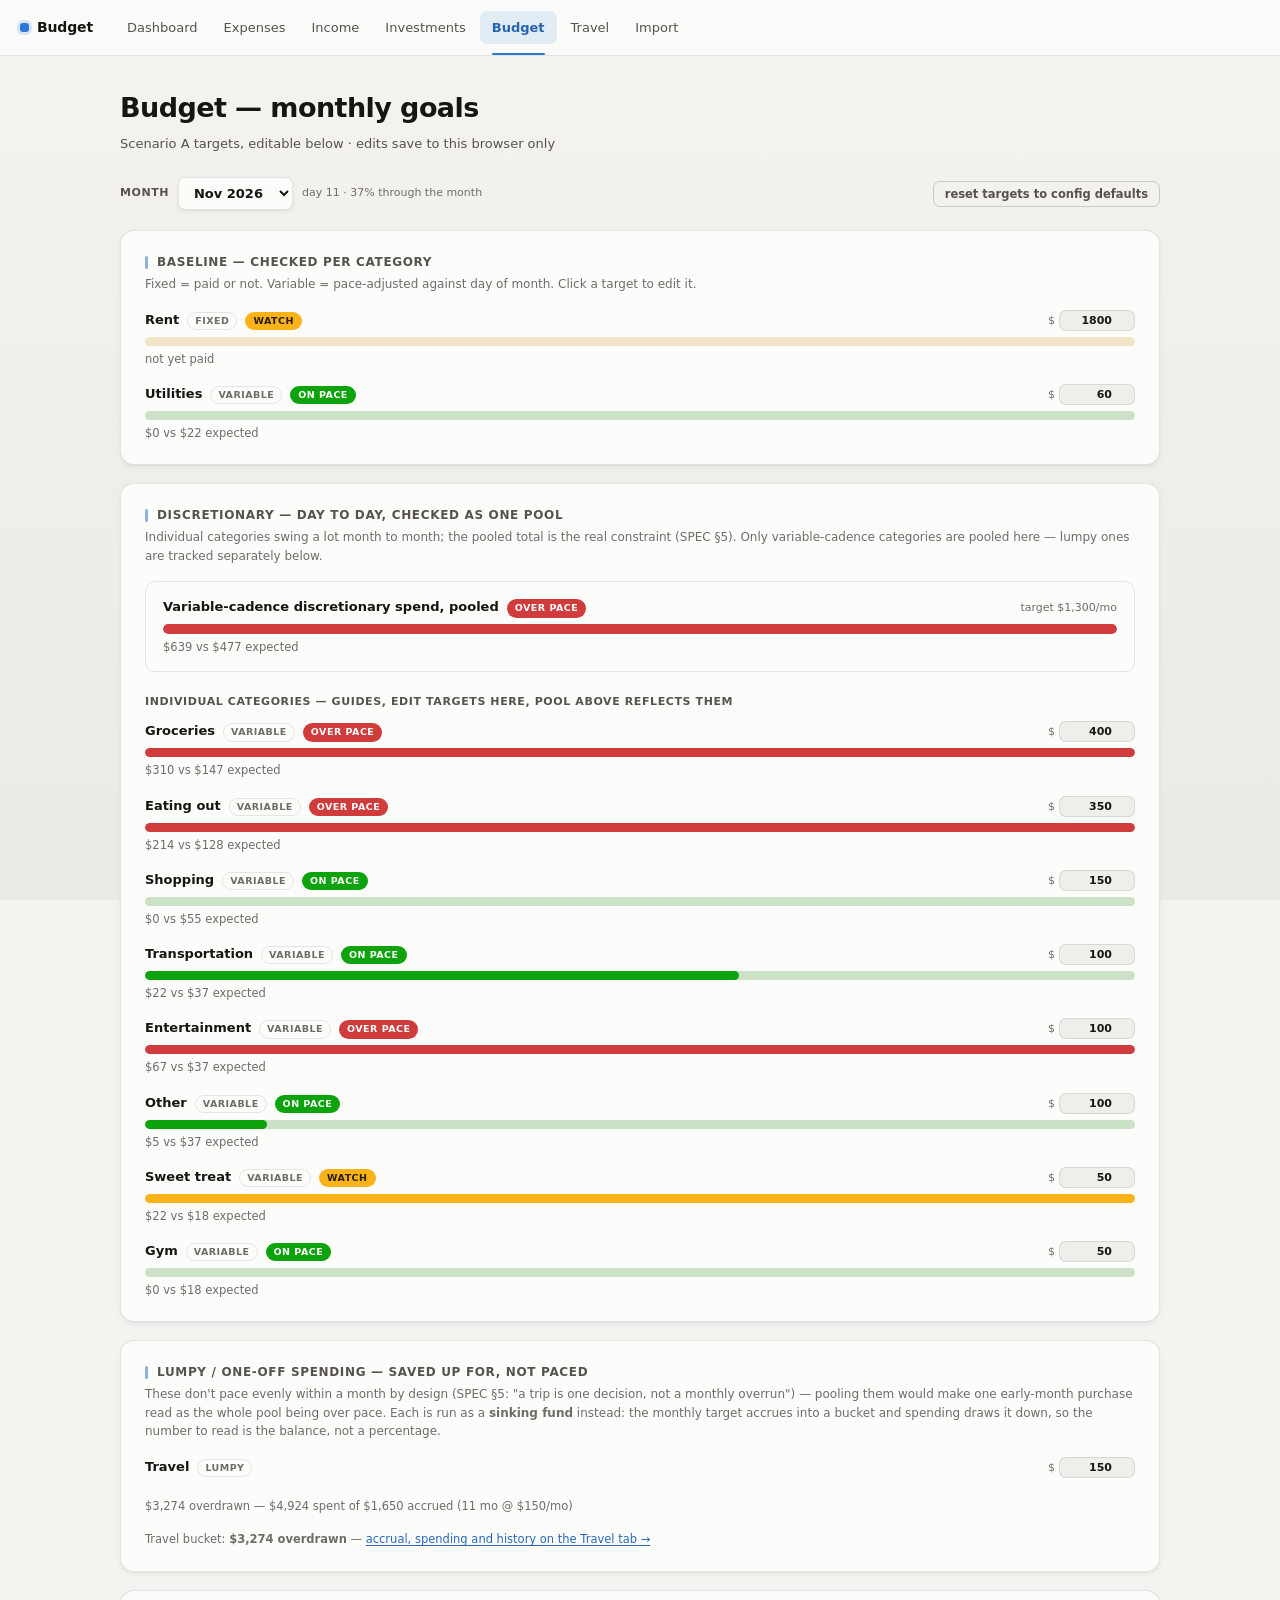
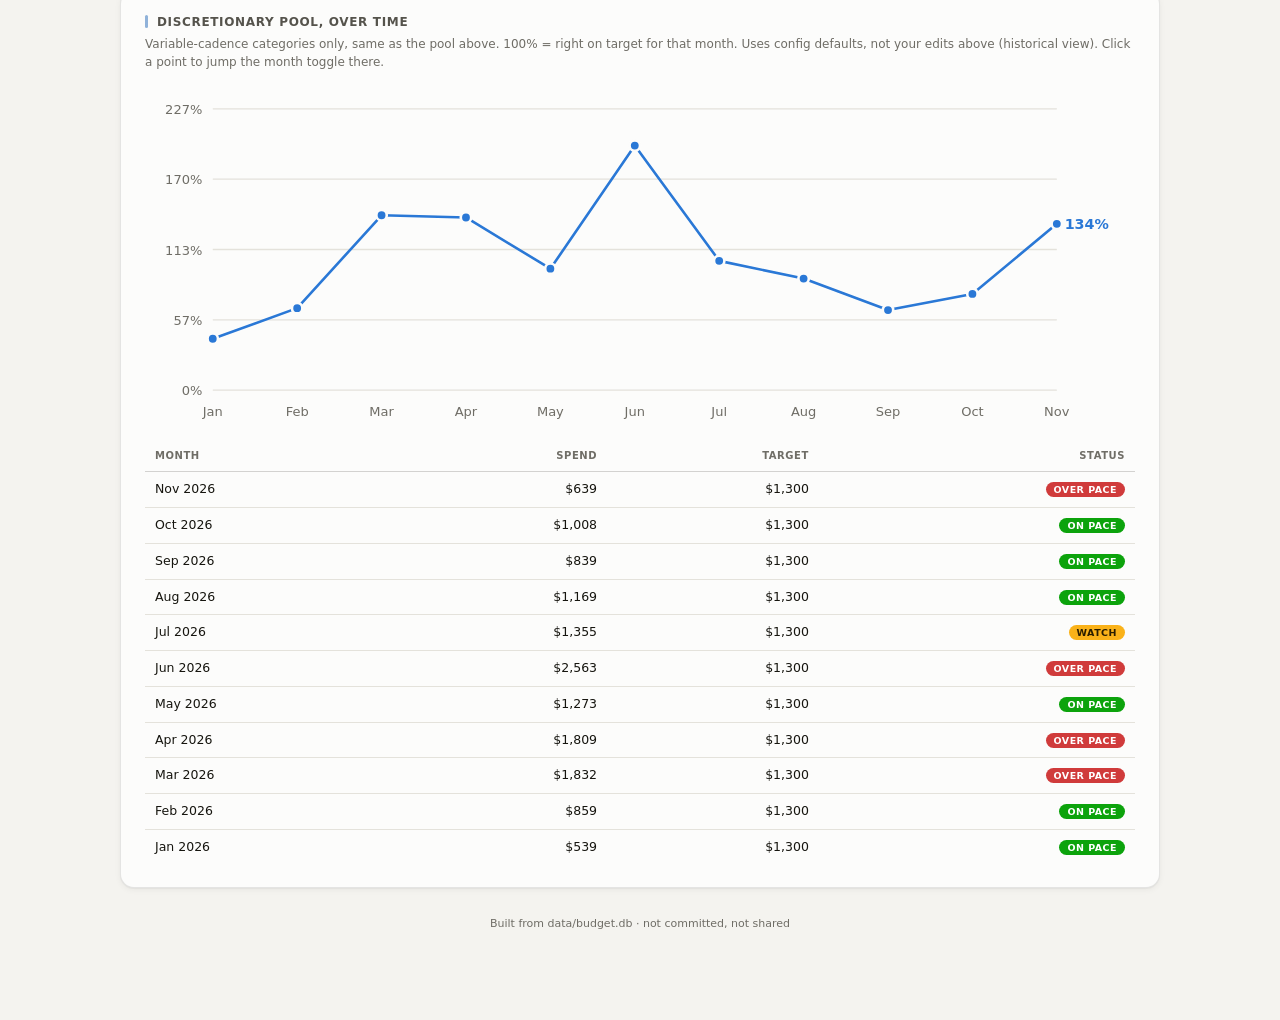
==== site/budget.html @ 8f135753 "Regenerate the dashboard Renames buckets.html to travel.html and swaps the Dashboard's bucket tile f" ====
<!doctype html>
<html>
<head>
<meta charset="utf-8">
<meta name="viewport" content="width=device-width, initial-scale=1">
<title>Budget · Budget</title>
<link rel="stylesheet" href="style.css">
</head>
<body>
<nav class="topnav">
  <span class="brand">Budget</span>
  <a href="index.html">Dashboard</a><a href="expenses.html">Expenses</a><a href="income.html">Income</a><a href="investments.html">Investments</a><a href="budget.html" class="active">Budget</a><a href="travel.html">Travel</a><a href="import.html">Import</a>
</nav>
<div class="wrap">

  <div class="page-header">
    <h1>Budget — monthly goals</h1>
    <div class="subtitle">Scenario A targets, editable below · edits save to this browser only</div>
  </div>

  <div class="month-toggle">
    <label for="month-select">Month</label>
    <select id="month-select"></select>
    <span class="edit-hint" id="month-progress"></span>
    <button class="reset-btn" id="reset-btn" style="margin-left:auto">reset targets to config defaults</button>
  </div>

  <div class="card">
    <h2>Baseline — checked per category</h2>
    <div class="card-sub">Fixed = paid or not. Variable = pace-adjusted against day of month. Click a target to edit it.</div>
    
    <div class="meter-row" id="meter-rent" data-cat="rent">
      <div class="meter-head">
        <span class="meter-label">Rent</span>
        <span class="meter-cadence">fixed</span>
        <span class="status-badge neutral m-badge"></span>
        <span class="target-input-wrap"><span class="prefix">$</span><input type="number" class="target-input" id="input-rent" data-cat="rent" step="1" min="0"></span>
      </div>
      <div class="meter-track m-track"><div class="meter-fill m-fill"></div></div>
      <div class="meter-note m-note"></div>
    </div>
    <div class="meter-row" id="meter-utilities" data-cat="utilities">
      <div class="meter-head">
        <span class="meter-label">Utilities</span>
        <span class="meter-cadence">variable</span>
        <span class="status-badge neutral m-badge"></span>
        <span class="target-input-wrap"><span class="prefix">$</span><input type="number" class="target-input" id="input-utilities" data-cat="utilities" step="1" min="0"></span>
      </div>
      <div class="meter-track m-track"><div class="meter-fill m-fill"></div></div>
      <div class="meter-note m-note"></div>
    </div>
  </div>

  <div class="card">
    <h2>Discretionary — day to day, checked as one pool</h2>
    <div class="card-sub">Individual categories swing a lot month to month; the pooled total is the real constraint (SPEC §5).
      Only variable-cadence categories are pooled here — lumpy ones are tracked separately below.</div>
    
    <div class="pool-card" id="pool-discretionary">
      <div class="meter-head">
        <span class="meter-label">Variable-cadence discretionary spend, pooled</span>
        <span class="status-badge neutral m-badge"></span>
        <span class="meter-target">target <span class="m-target-val">—</span>/mo</span>
      </div>
      <div class="meter-track m-track" style="height:10px;"><div class="meter-fill m-fill"></div></div>
      <div class="meter-note m-note"></div>
    </div>
    <div class="group-label">Individual categories — guides, edit targets here, pool above reflects them</div>
    
    <div class="meter-row" id="meter-groceries" data-cat="groceries">
      <div class="meter-head">
        <span class="meter-label">Groceries</span>
        <span class="meter-cadence">variable</span>
        <span class="status-badge neutral m-badge"></span>
        <span class="target-input-wrap"><span class="prefix">$</span><input type="number" class="target-input" id="input-groceries" data-cat="groceries" step="1" min="0"></span>
      </div>
      <div class="meter-track m-track"><div class="meter-fill m-fill"></div></div>
      <div class="meter-note m-note"></div>
    </div>
    <div class="meter-row" id="meter-eating_out" data-cat="eating_out">
      <div class="meter-head">
        <span class="meter-label">Eating out</span>
        <span class="meter-cadence">variable</span>
        <span class="status-badge neutral m-badge"></span>
        <span class="target-input-wrap"><span class="prefix">$</span><input type="number" class="target-input" id="input-eating_out" data-cat="eating_out" step="1" min="0"></span>
      </div>
      <div class="meter-track m-track"><div class="meter-fill m-fill"></div></div>
      <div class="meter-note m-note"></div>
    </div>
    <div class="meter-row" id="meter-shopping" data-cat="shopping">
      <div class="meter-head">
        <span class="meter-label">Shopping</span>
        <span class="meter-cadence">variable</span>
        <span class="status-badge neutral m-badge"></span>
        <span class="target-input-wrap"><span class="prefix">$</span><input type="number" class="target-input" id="input-shopping" data-cat="shopping" step="1" min="0"></span>
      </div>
      <div class="meter-track m-track"><div class="meter-fill m-fill"></div></div>
      <div class="meter-note m-note"></div>
    </div>
    <div class="meter-row" id="meter-transportation" data-cat="transportation">
      <div class="meter-head">
        <span class="meter-label">Transportation</span>
        <span class="meter-cadence">variable</span>
        <span class="status-badge neutral m-badge"></span>
        <span class="target-input-wrap"><span class="prefix">$</span><input type="number" class="target-input" id="input-transportation" data-cat="transportation" step="1" min="0"></span>
      </div>
      <div class="meter-track m-track"><div class="meter-fill m-fill"></div></div>
      <div class="meter-note m-note"></div>
    </div>
    <div class="meter-row" id="meter-entertainment" data-cat="entertainment">
      <div class="meter-head">
        <span class="meter-label">Entertainment</span>
        <span class="meter-cadence">variable</span>
        <span class="status-badge neutral m-badge"></span>
        <span class="target-input-wrap"><span class="prefix">$</span><input type="number" class="target-input" id="input-entertainment" data-cat="entertainment" step="1" min="0"></span>
      </div>
      <div class="meter-track m-track"><div class="meter-fill m-fill"></div></div>
      <div class="meter-note m-note"></div>
    </div>
    <div class="meter-row" id="meter-other" data-cat="other">
      <div class="meter-head">
        <span class="meter-label">Other</span>
        <span class="meter-cadence">variable</span>
        <span class="status-badge neutral m-badge"></span>
        <span class="target-input-wrap"><span class="prefix">$</span><input type="number" class="target-input" id="input-other" data-cat="other" step="1" min="0"></span>
      </div>
      <div class="meter-track m-track"><div class="meter-fill m-fill"></div></div>
      <div class="meter-note m-note"></div>
    </div>
    <div class="meter-row" id="meter-sweet_treat" data-cat="sweet_treat">
      <div class="meter-head">
        <span class="meter-label">Sweet treat</span>
        <span class="meter-cadence">variable</span>
        <span class="status-badge neutral m-badge"></span>
        <span class="target-input-wrap"><span class="prefix">$</span><input type="number" class="target-input" id="input-sweet_treat" data-cat="sweet_treat" step="1" min="0"></span>
      </div>
      <div class="meter-track m-track"><div class="meter-fill m-fill"></div></div>
      <div class="meter-note m-note"></div>
    </div>
    <div class="meter-row" id="meter-gym" data-cat="gym">
      <div class="meter-head">
        <span class="meter-label">Gym</span>
        <span class="meter-cadence">variable</span>
        <span class="status-badge neutral m-badge"></span>
        <span class="target-input-wrap"><span class="prefix">$</span><input type="number" class="target-input" id="input-gym" data-cat="gym" step="1" min="0"></span>
      </div>
      <div class="meter-track m-track"><div class="meter-fill m-fill"></div></div>
      <div class="meter-note m-note"></div>
    </div>
  </div>

  
  <div class="card">
    <h2>Lumpy / one-off spending — saved up for, not paced</h2>
    <div class="card-sub">These don't pace evenly within a month by design (SPEC §5: "a trip is one decision, not a
      monthly overrun") — pooling them would make one early-month purchase read as the whole pool being over pace.
      Each is run as a <strong>sinking fund</strong> instead: the monthly target accrues into a bucket and spending
      draws it down, so the number to read is the balance, not a percentage.</div>
    
    <div class="meter-row" id="meter-travel" data-cat="travel">
      <div class="meter-head">
        <span class="meter-label">Travel</span>
        <span class="meter-cadence">lumpy</span>
        <span class="status-badge neutral m-badge"></span>
        <span class="target-input-wrap"><span class="prefix">$</span><input type="number" class="target-input" id="input-travel" data-cat="travel" step="1" min="0"></span>
      </div>
      <div class="meter-track m-track"><div class="meter-fill m-fill"></div></div>
      <div class="meter-note m-note"></div>
    </div>
    <div class="meter-note" style="margin-top:6px">Travel bucket: <strong>$3,274 overdrawn</strong> —
      <a href="travel.html">accrual, spending and history on the Travel tab →</a></div>
  </div>

  <div class="card">
    <h2>Discretionary pool, over time</h2>
    <div class="card-sub">Variable-cadence categories only, same as the pool above. 100% = right on target for that
      month. Uses config defaults, not your edits above (historical view). Click a point to jump the month toggle there.</div>
    
  <svg viewBox="0 0 760 260" class="chart-svg">
    <line x1="52" y1="232.0" x2="700" y2="232.0" stroke="var(--gridline)" stroke-width="1"/><text x="44" y="236.0" text-anchor="end" class="axis-label">0%</text><line x1="52" y1="178.0" x2="700" y2="178.0" stroke="var(--gridline)" stroke-width="1"/><text x="44" y="182.0" text-anchor="end" class="axis-label">57%</text><line x1="52" y1="124.0" x2="700" y2="124.0" stroke="var(--gridline)" stroke-width="1"/><text x="44" y="128.0" text-anchor="end" class="axis-label">113%</text><line x1="52" y1="70.0" x2="700" y2="70.0" stroke="var(--gridline)" stroke-width="1"/><text x="44" y="74.0" text-anchor="end" class="axis-label">170%</text><line x1="52" y1="16.0" x2="700" y2="16.0" stroke="var(--gridline)" stroke-width="1"/><text x="44" y="20.0" text-anchor="end" class="axis-label">227%</text>
    <path d="M 52.0 192.5 L 116.8 169.0 L 181.6 97.7 L 246.4 99.4 L 311.2 138.7 L 376.0 44.2 L 440.8 132.7 L 505.6 146.3 L 570.4 170.5 L 635.2 158.1 L 700.0 104.3" fill="none" stroke="var(--series-1)" stroke-width="2" stroke-linejoin="round" stroke-linecap="round"/>
    <circle cx="52.0" cy="192.5" r="4" fill="var(--series-1)" stroke="var(--surface-1)" stroke-width="2"/><circle cx="116.8" cy="169.0" r="4" fill="var(--series-1)" stroke="var(--surface-1)" stroke-width="2"/><circle cx="181.6" cy="97.7" r="4" fill="var(--series-1)" stroke="var(--surface-1)" stroke-width="2"/><circle cx="246.4" cy="99.4" r="4" fill="var(--series-1)" stroke="var(--surface-1)" stroke-width="2"/><circle cx="311.2" cy="138.7" r="4" fill="var(--series-1)" stroke="var(--surface-1)" stroke-width="2"/><circle cx="376.0" cy="44.2" r="4" fill="var(--series-1)" stroke="var(--surface-1)" stroke-width="2"/><circle cx="440.8" cy="132.7" r="4" fill="var(--series-1)" stroke="var(--surface-1)" stroke-width="2"/><circle cx="505.6" cy="146.3" r="4" fill="var(--series-1)" stroke="var(--surface-1)" stroke-width="2"/><circle cx="570.4" cy="170.5" r="4" fill="var(--series-1)" stroke="var(--surface-1)" stroke-width="2"/><circle cx="635.2" cy="158.1" r="4" fill="var(--series-1)" stroke="var(--surface-1)" stroke-width="2"/><circle cx="700.0" cy="104.3" r="4" fill="var(--series-1)" stroke="var(--surface-1)" stroke-width="2"/>
    <text x="52.0" y="252" text-anchor="middle" class="axis-label">Jan</text><text x="116.8" y="252" text-anchor="middle" class="axis-label">Feb</text><text x="181.6" y="252" text-anchor="middle" class="axis-label">Mar</text><text x="246.4" y="252" text-anchor="middle" class="axis-label">Apr</text><text x="311.2" y="252" text-anchor="middle" class="axis-label">May</text><text x="376.0" y="252" text-anchor="middle" class="axis-label">Jun</text><text x="440.8" y="252" text-anchor="middle" class="axis-label">Jul</text><text x="505.6" y="252" text-anchor="middle" class="axis-label">Aug</text><text x="570.4" y="252" text-anchor="middle" class="axis-label">Sep</text><text x="635.2" y="252" text-anchor="middle" class="axis-label">Oct</text><text x="700.0" y="252" text-anchor="middle" class="axis-label">Nov</text>
    <text x="706.0" y="108.3" class="end-label" fill="var(--series-1)">134%</text>
    <line id="crosshair-pool-hist" x1="0" y1="16" x2="0" y2="232"
          stroke="var(--baseline)" stroke-width="1" style="display:none"/>
    <rect class="hit-target" data-crosshair="crosshair-pool-hist" data-cx="52.0" data-tooltip-title="Jan 2026" data-tooltip-rows="[[&quot;Discretionary spend vs target&quot;, &quot;41%&quot;, &quot;var(--series-1)&quot;]]" data-month-idx="0" x="22.5" y="16" width="58.9" height="216" fill="transparent"/><rect class="hit-target" data-crosshair="crosshair-pool-hist" data-cx="116.8" data-tooltip-title="Feb 2026" data-tooltip-rows="[[&quot;Discretionary spend vs target&quot;, &quot;66%&quot;, &quot;var(--series-1)&quot;]]" data-month-idx="1" x="87.3" y="16" width="58.9" height="216" fill="transparent"/><rect class="hit-target" data-crosshair="crosshair-pool-hist" data-cx="181.6" data-tooltip-title="Mar 2026" data-tooltip-rows="[[&quot;Discretionary spend vs target&quot;, &quot;141%&quot;, &quot;var(--series-1)&quot;]]" data-month-idx="2" x="152.1" y="16" width="58.9" height="216" fill="transparent"/><rect class="hit-target" data-crosshair="crosshair-pool-hist" data-cx="246.4" data-tooltip-title="Apr 2026" data-tooltip-rows="[[&quot;Discretionary spend vs target&quot;, &quot;139%&quot;, &quot;var(--series-1)&quot;]]" data-month-idx="3" x="216.9" y="16" width="58.9" height="216" fill="transparent"/><rect class="hit-target" data-crosshair="crosshair-pool-hist" data-cx="311.2" data-tooltip-title="May 2026" data-tooltip-rows="[[&quot;Discretionary spend vs target&quot;, &quot;98%&quot;, &quot;var(--series-1)&quot;]]" data-month-idx="4" x="281.7" y="16" width="58.9" height="216" fill="transparent"/><rect class="hit-target" data-crosshair="crosshair-pool-hist" data-cx="376.0" data-tooltip-title="Jun 2026" data-tooltip-rows="[[&quot;Discretionary spend vs target&quot;, &quot;197%&quot;, &quot;var(--series-1)&quot;]]" data-month-idx="5" x="346.5" y="16" width="58.9" height="216" fill="transparent"/><rect class="hit-target" data-crosshair="crosshair-pool-hist" data-cx="440.8" data-tooltip-title="Jul 2026" data-tooltip-rows="[[&quot;Discretionary spend vs target&quot;, &quot;104%&quot;, &quot;var(--series-1)&quot;]]" data-month-idx="6" x="411.3" y="16" width="58.9" height="216" fill="transparent"/><rect class="hit-target" data-crosshair="crosshair-pool-hist" data-cx="505.6" data-tooltip-title="Aug 2026" data-tooltip-rows="[[&quot;Discretionary spend vs target&quot;, &quot;90%&quot;, &quot;var(--series-1)&quot;]]" data-month-idx="7" x="476.1" y="16" width="58.9" height="216" fill="transparent"/><rect class="hit-target" data-crosshair="crosshair-pool-hist" data-cx="570.4" data-tooltip-title="Sep 2026" data-tooltip-rows="[[&quot;Discretionary spend vs target&quot;, &quot;65%&quot;, &quot;var(--series-1)&quot;]]" data-month-idx="8" x="540.9" y="16" width="58.9" height="216" fill="transparent"/><rect class="hit-target" data-crosshair="crosshair-pool-hist" data-cx="635.2" data-tooltip-title="Oct 2026" data-tooltip-rows="[[&quot;Discretionary spend vs target&quot;, &quot;78%&quot;, &quot;var(--series-1)&quot;]]" data-month-idx="9" x="605.7" y="16" width="58.9" height="216" fill="transparent"/><rect class="hit-target" data-crosshair="crosshair-pool-hist" data-cx="700.0" data-tooltip-title="Nov 2026" data-tooltip-rows="[[&quot;Discretionary spend vs target&quot;, &quot;134%&quot;, &quot;var(--series-1)&quot;]]" data-month-idx="10" x="670.5" y="16" width="58.9" height="216" fill="transparent"/>
  </svg>
    <table class="data-table" style="margin-top:14px">
      <thead><tr><th>Month</th><th class="num">Spend</th><th class="num">Target</th><th class="num">Status</th></tr></thead>
      <tbody><tr>
      <td>Nov 2026</td>
      <td class="num">$639</td>
      <td class="num">$1,300</td>
      <td class="num"><span class="status-badge critical">over pace</span></td>
    </tr><tr>
      <td>Oct 2026</td>
      <td class="num">$1,008</td>
      <td class="num">$1,300</td>
      <td class="num"><span class="status-badge good">on pace</span></td>
    </tr><tr>
      <td>Sep 2026</td>
      <td class="num">$839</td>
      <td class="num">$1,300</td>
      <td class="num"><span class="status-badge good">on pace</span></td>
    </tr><tr>
      <td>Aug 2026</td>
      <td class="num">$1,169</td>
      <td class="num">$1,300</td>
      <td class="num"><span class="status-badge good">on pace</span></td>
    </tr><tr>
      <td>Jul 2026</td>
      <td class="num">$1,355</td>
      <td class="num">$1,300</td>
      <td class="num"><span class="status-badge warning">watch</span></td>
    </tr><tr>
      <td>Jun 2026</td>
      <td class="num">$2,563</td>
      <td class="num">$1,300</td>
      <td class="num"><span class="status-badge critical">over pace</span></td>
    </tr><tr>
      <td>May 2026</td>
      <td class="num">$1,273</td>
      <td class="num">$1,300</td>
      <td class="num"><span class="status-badge good">on pace</span></td>
    </tr><tr>
      <td>Apr 2026</td>
      <td class="num">$1,809</td>
      <td class="num">$1,300</td>
      <td class="num"><span class="status-badge critical">over pace</span></td>
    </tr><tr>
      <td>Mar 2026</td>
      <td class="num">$1,832</td>
      <td class="num">$1,300</td>
      <td class="num"><span class="status-badge critical">over pace</span></td>
    </tr><tr>
      <td>Feb 2026</td>
      <td class="num">$859</td>
      <td class="num">$1,300</td>
      <td class="num"><span class="status-badge good">on pace</span></td>
    </tr><tr>
      <td>Jan 2026</td>
      <td class="num">$539</td>
      <td class="num">$1,300</td>
      <td class="num"><span class="status-badge good">on pace</span></td>
    </tr></tbody>
    </table>
  </div>

  <footer class="page-footer">Built from data/budget.db · not committed, not shared</footer>
</div>
<div id="tooltip"></div>
<script src="app.js"></script>
<script>
window.DATA = {"months": ["2026-01", "2026-02", "2026-03", "2026-04", "2026-05", "2026-06", "2026-07", "2026-08", "2026-09", "2026-10", "2026-11"], "monthLabels": {"2026-01": "Jan 2026", "2026-02": "Feb 2026", "2026-03": "Mar 2026", "2026-04": "Apr 2026", "2026-05": "May 2026", "2026-06": "Jun 2026", "2026-07": "Jul 2026", "2026-08": "Aug 2026", "2026-09": "Sep 2026", "2026-10": "Oct 2026", "2026-11": "Nov 2026"}, "livePace": 0.36666666666666664, "dayOfMonth": 11, "categories": {"rent": {"label": "Rent", "cadence": "fixed", "group": "baseline", "baseTarget": 1800.0}, "utilities": {"label": "Utilities", "cadence": "variable", "group": "baseline", "baseTarget": 60.0}, "groceries": {"label": "Groceries", "cadence": "variable", "group": "discretionary", "baseTarget": 400.0}, "transportation": {"label": "Transportation", "cadence": "variable", "group": "discretionary", "baseTarget": 100.0}, "eating_out": {"label": "Eating out", "cadence": "variable", "group": "discretionary", "baseTarget": 350.0}, "sweet_treat": {"label": "Sweet treat", "cadence": "variable", "group": "discretionary", "baseTarget": 50.0}, "entertainment": {"label": "Entertainment", "cadence": "variable", "group": "discretionary", "baseTarget": 100.0}, "gym": {"label": "Gym", "cadence": "variable", "group": "discretionary", "baseTarget": 50.0}, "shopping": {"label": "Shopping", "cadence": "variable", "group": "discretionary", "baseTarget": 150.0}, "other": {"label": "Other", "cadence": "variable", "group": "discretionary", "baseTarget": 100.0}, "travel": {"label": "Travel", "cadence": "lumpy", "group": "discretionary", "baseTarget": 150.0}}, "incomeCategories": {"salary": {"label": "Salary", "isTransfer": false}, "gift": {"label": "Gift", "isTransfer": false}, "side_hustle": {"label": "Side hustle", "isTransfer": false}, "tax_refund": {"label": "Tax refund", "isTransfer": false}, "reimbursement": {"label": "Reimbursement", "isTransfer": false}, "resale": {"label": "Resale", "isTransfer": false}, "stock_sale": {"label": "Stock sale", "isTransfer": true}, "deposit_return": {"label": "Deposit return", "isTransfer": true}}, "investmentCategories": {"brokerage": {"label": "Brokerage", "color": "var(--series-1)"}, "roth_ira": {"label": "Roth IRA", "color": "var(--series-4)"}, "emergency_fund": {"label": "Emergency fund", "color": "var(--series-3)"}, "crypto": {"label": "Crypto", "color": "var(--series-2)"}}, "byMonth": {"2026-01": {"income": 5497.73, "expense": 2984.97, "investment": 5000.0, "expenseByCat": {"eating_out": 203.14, "sweet_treat": 7.63, "transportation": 49.5, "travel": 562.42, "groceries": 211.14999999999998, "gym": 61.69, "shopping": 5.44, "rent": 1844.0, "utilities": 40.0}, "incomeByCat": {"salary": 4424.27, "gift": 1000.0, "resale": 73.46}, "transferByCat": {}, "investmentByCat": {"brokerage": 1000.0, "roth_ira": 4000.0}, "expenseTxns": [{"date": "2026-01-31", "description": "Subway", "category": "transportation", "amount": 18}, {"date": "2026-01-30", "description": "TJs + Big Apple Meat Market + Target", "category": "eating_out", "amount": 88.1}, {"date": "2026-01-28", "description": "Rent", "category": "rent", "amount": 1844}, {"date": "2026-01-28", "description": "Utilities", "category": "utilities", "amount": 40}, {"date": "2026-01-26", "description": "Costco Groceries", "category": "groceries", "amount": 111.78999999999999}, {"date": "2026-01-26", "description": "Chipotle", "category": "eating_out", "amount": 17.53}, {"date": "2026-01-25", "description": "Westway Diner", "category": "eating_out", "amount": 25}, {"date": "2026-01-25", "description": "Flight to SF", "category": "travel", "amount": 108.48}, {"date": "2026-01-25", "description": "Sunglasses", "category": "shopping", "amount": 5.44}, {"date": "2026-01-22", "description": "TJs + Target + Food Emporium + Udon", "category": "groceries", "amount": 99.36}, {"date": "2026-01-22", "description": "Naya", "category": "eating_out", "amount": 14.43}, {"date": "2026-01-22", "description": "Lifetime", "category": "gym", "amount": 61.69}, {"date": "2026-01-21", "description": "Uber+Lyft for SF", "category": "travel", "amount": 103.01}, {"date": "2026-01-21", "description": "Subway", "category": "transportation", "amount": 11.5}, {"date": "2026-01-21", "description": "Subway", "category": "transportation", "amount": 18}, {"date": "2026-01-21", "description": "Flights to SF", "category": "travel", "amount": 216.8}, {"date": "2026-01-20", "description": "DragonEats (Banh Mi)", "category": "travel", "amount": 32.86}, {"date": "2026-01-19", "description": "CVS (..)", "category": "travel", "amount": 17.29}, {"date": "2026-01-19", "description": "Ben Thai", "category": "travel", "amount": 54.96}, {"date": "2026-01-18", "description": "Sausalito Ferry + Pizza", "category": "travel", "amount": 15.35}, {"date": "2026-01-17", "description": "Tadaima", "category": "travel", "amount": 7.33}, {"date": "2026-01-17", "description": "Bi-Rite Market", "category": "travel", "amount": 6.34}, {"date": "2026-01-15", "description": "Marie's Deli (Banh Mi)", "category": "eating_out", "amount": 16.13}, {"date": "2026-01-13", "description": "Metro", "category": "transportation", "amount": 2}, {"date": "2026-01-13", "description": "Pressed Acai Bowl", "category": "eating_out", "amount": 13.95}, {"date": "2026-01-11", "description": "Omma Tofu House", "category": "eating_out", "amount": 18}, {"date": "2026-01-11", "description": "One Tea Boba", "category": "sweet_treat", "amount": 7.63}, {"date": "2026-01-10", "description": "YinTang Hotpot", "category": "eating_out", "amount": 10}], "incomeTxns": [{"date": "2026-01-23", "description": "Underdog", "category": "resale", "amount": 73.46, "kind": "income"}, {"date": "2026-01-23", "description": "Deloitte", "category": "salary", "amount": 2212.13, "kind": "income"}, {"date": "2026-01-14", "description": "Happy New Year", "category": "gift", "amount": 1000, "kind": "income"}, {"date": "2026-01-09", "description": "Deloitte", "category": "salary", "amount": 2212.14, "kind": "income"}], "investmentTxns": [{"date": "2026-01-23", "description": "MoneyLink transfer from Chase", "category": "brokerage", "amount": 1000}, {"date": "2026-01-23", "description": "MoneyLink transfer from Chase (Roth IRA)", "category": "roth_ira", "amount": 4000}]}, "2026-02": {"income": 6424.2699999999995, "expense": 3992.33, "investment": 2200.0, "expenseByCat": {"eating_out": 144.39, "gym": 298.0, "groceries": 243.45000000000002, "other": 29.92, "transportation": 68.5, "travel": 1236.8899999999999, "rent": 1844.0, "utilities": 52.0, "entertainment": 62.83, "sweet_treat": 12.35}, "incomeByCat": {"salary": 4424.27, "gift": 2000.0}, "transferByCat": {}, "investmentByCat": {"brokerage": 2200.0}, "expenseTxns": [{"date": "2026-02-28", "description": "Salt Bread + Matcha", "category": "sweet_treat", "amount": 12.35}, {"date": "2026-02-28", "description": "Amy Ruth's Soul Food", "category": "eating_out", "amount": 30}, {"date": "2026-02-28", "description": "Trader Joe's", "category": "groceries", "amount": 91.87}, {"date": "2026-02-28", "description": "Subway", "category": "transportation", "amount": 21}, {"date": "2026-02-27", "description": "Rent", "category": "rent", "amount": 1844}, {"date": "2026-02-27", "description": "Utilities", "category": "utilities", "amount": 52}, {"date": "2026-02-27", "description": "Night out (karaoke + pocha + uber + fluffies)", "category": "entertainment", "amount": 62.83}, {"date": "2026-02-26", "description": "Duke's", "category": "eating_out", "amount": 17.96}, {"date": "2026-02-22", "description": "Springbone", "category": "eating_out", "amount": 25.91}, {"date": "2026-02-21", "description": "Subway", "category": "transportation", "amount": 21}, {"date": "2026-02-20", "description": "Trader Joe's", "category": "groceries", "amount": 129.17000000000002}, {"date": "2026-02-16", "description": "PhotoBooth", "category": "travel", "amount": 15}, {"date": "2026-02-16", "description": "Lyft Ride", "category": "travel", "amount": 14.24}, {"date": "2026-02-16", "description": "Malatang", "category": "travel", "amount": 51.61}, {"date": "2026-02-15", "description": "Lunch w/ Shashank", "category": "eating_out", "amount": 40}, {"date": "2026-02-15", "description": "Paper towels + Tissues", "category": "other", "amount": 12.5}, {"date": "2026-02-14", "description": "Khao Tiew", "category": "travel", "amount": 80.75}, {"date": "2026-02-13", "description": "Clipper", "category": "travel", "amount": 21.6}, {"date": "2026-02-12", "description": "Trader Joe's (Flowers + Choclate)", "category": "travel", "amount": 27.23}, {"date": "2026-02-12", "description": "O2 Valley", "category": "travel", "amount": 18.94}, {"date": "2026-02-12", "description": "Pho Element", "category": "travel", "amount": 45.99}, {"date": "2026-02-11", "description": "Subway", "category": "transportation", "amount": 11.5}, {"date": "2026-02-09", "description": "Korea Flight", "category": "travel", "amount": 961.53}, {"date": "2026-02-08", "description": "Glossier Lip Balm", "category": "other", "amount": 17.42}, {"date": "2026-02-08", "description": "Subway", "category": "transportation", "amount": 15}, {"date": "2026-02-06", "description": "TJs Run", "category": "groceries", "amount": 22.41}, {"date": "2026-02-04", "description": "Duke's Bibimbap", "category": "eating_out", "amount": 18}, {"date": "2026-02-03", "description": "Lifetime", "category": "gym", "amount": 298}, {"date": "2026-02-01", "description": "Chipotle", "category": "eating_out", "amount": 12.52}], "incomeTxns": [{"date": "2026-02-20", "description": "Deloitte", "category": "salary", "amount": 2212.13, "kind": "income"}, {"date": "2026-02-18", "description": "Red Envelopes", "category": "gift", "amount": 2000, "kind": "income"}, {"date": "2026-02-06", "description": "Deloitte", "category": "salary", "amount": 2212.14, "kind": "income"}], "investmentTxns": [{"date": "2026-02-06", "description": "MoneyLink transfer from Chase", "category": "brokerage", "amount": 200}, {"date": "2026-02-06", "description": "MoneyLink transfer from Chase", "category": "brokerage", "amount": 2000}]}, "2026-03": {"income": 4529.28, "expense": 3865.71, "investment": 0.0, "expenseByCat": {"gym": 381.1, "groceries": 624.5100000000001, "eating_out": 183.63, "transportation": 56.0, "entertainment": 238.25, "shopping": 155.17000000000002, "other": 180.0, "sweet_treat": 13.600000000000001, "travel": 139.4, "rent": 1844.0, "utilities": 50.05}, "incomeByCat": {"reimbursement": 105.0, "salary": 4424.28}, "transferByCat": {}, "investmentByCat": {}, "expenseTxns": [{"date": "2026-03-31", "description": "Costco Groceries", "category": "groceries", "amount": 51.46}, {"date": "2026-03-31", "description": "Urgent Care + Antibiotics", "category": "other", "amount": 30}, {"date": "2026-03-31", "description": "Rent", "category": "rent", "amount": 1844}, {"date": "2026-03-31", "description": "Utilities", "category": "utilities", "amount": 50.05}, {"date": "2026-03-30", "description": "Target", "category": "groceries", "amount": 40.709999999999994}, {"date": "2026-03-29", "description": "Lifetime - penalty", "category": "gym", "amount": 41.8}, {"date": "2026-03-29", "description": "Apollo Bagels", "category": "eating_out", "amount": 14.7}, {"date": "2026-03-29", "description": "Molly Tea", "category": "sweet_treat", "amount": 7.61}, {"date": "2026-03-28", "description": "L'industrie", "category": "eating_out", "amount": 7}, {"date": "2026-03-28", "description": "Movies", "category": "entertainment", "amount": 25}, {"date": "2026-03-28", "description": "Taxi + Uber", "category": "transportation", "amount": 8}, {"date": "2026-03-26", "description": "Mission NYC", "category": "entertainment", "amount": 30}, {"date": "2026-03-26", "description": "Naya", "category": "eating_out", "amount": 14.43}, {"date": "2026-03-25", "description": "Night-out w/ Coworkers", "category": "entertainment", "amount": 100}, {"date": "2026-03-25", "description": "Flight to NYC from SF", "category": "travel", "amount": 139.4}, {"date": "2026-03-24", "description": "Stomach Flu meds + bread", "category": "groceries", "amount": 24.76}, {"date": "2026-03-23", "description": "Costco Groceries", "category": "groceries", "amount": 69.57}, {"date": "2026-03-22", "description": "Uniqlo", "category": "shopping", "amount": 84.8}, {"date": "2026-03-22", "description": "Target", "category": "groceries", "amount": 26.06}, {"date": "2026-03-22", "description": "Subway", "category": "transportation", "amount": 9}, {"date": "2026-03-21", "description": "Hom Caf\u00e9 Matcha", "category": "sweet_treat", "amount": 5.99}, {"date": "2026-03-21", "description": "Chick Fila", "category": "eating_out", "amount": 12.74}, {"date": "2026-03-20", "description": "Trader Joe's", "category": "groceries", "amount": 76.07}, {"date": "2026-03-18", "description": "AMEX Annual Fee", "category": "other", "amount": 150}, {"date": "2026-03-15", "description": "Subway", "category": "transportation", "amount": 21}, {"date": "2026-03-15", "description": "Lifetime Smoothie", "category": "eating_out", "amount": 15.16}, {"date": "2026-03-14", "description": "Chipotle", "category": "eating_out", "amount": 17.75}, {"date": "2026-03-14", "description": "Lifetime - penalty", "category": "gym", "amount": 41.8}, {"date": "2026-03-13", "description": "Trader Joe's", "category": "groceries", "amount": 62.73}, {"date": "2026-03-13", "description": "Tofu Tofu", "category": "eating_out", "amount": 75.5}, {"date": "2026-03-12", "description": "Target", "category": "groceries", "amount": 41.02}, {"date": "2026-03-12", "description": "Amazon - Macbook case, Usb", "category": "shopping", "amount": 70.37}, {"date": "2026-03-10", "description": "Bay to Breakers", "category": "entertainment", "amount": 83.25}, {"date": "2026-03-08", "description": "Subway", "category": "transportation", "amount": 18}, {"date": "2026-03-07", "description": "Prince St. Pizza", "category": "eating_out", "amount": 8.17}, {"date": "2026-03-07", "description": "Chipotle", "category": "eating_out", "amount": 18.18}, {"date": "2026-03-07", "description": "Trader Joe's", "category": "groceries", "amount": 105.63}, {"date": "2026-03-06", "description": "Target", "category": "groceries", "amount": 34.629999999999995}, {"date": "2026-03-01", "description": "Lifetime", "category": "gym", "amount": 297.5}, {"date": "2026-03-01", "description": "Trader Joe's", "category": "groceries", "amount": 91.87}], "incomeTxns": [{"date": "2026-03-22", "description": "Deloitte", "category": "salary", "amount": 2212.14, "kind": "income"}, {"date": "2026-03-06", "description": "Deloitte", "category": "salary", "amount": 2212.14, "kind": "income"}, {"date": "2026-03-02", "description": "Eye Medical Reimbursement", "category": "reimbursement", "amount": 105, "kind": "income"}], "investmentTxns": []}, "2026-04": {"income": 6534.360000000001, "expense": 5027.04, "investment": 0.0, "expenseByCat": {"gym": 297.5, "groceries": 214.46, "other": 583.0, "sweet_treat": 59.25999999999999, "eating_out": 513.65, "entertainment": 62.84, "transportation": 78.0, "travel": 1319.33, "rent": 1844.0, "utilities": 55.0}, "incomeByCat": {"salary": 3654.36, "tax_refund": 2880.0}, "transferByCat": {}, "investmentByCat": {}, "expenseTxns": [{"date": "2026-04-30", "description": "Running Gels", "category": "entertainment", "amount": 33}, {"date": "2026-04-29", "description": "Rent", "category": "rent", "amount": 1844}, {"date": "2026-04-29", "description": "Utilities", "category": "utilities", "amount": 55}, {"date": "2026-04-28", "description": "Olive Young", "category": "travel", "amount": 52.41}, {"date": "2026-04-28", "description": "Convenience Stores", "category": "travel", "amount": 89.57}, {"date": "2026-04-28", "description": "Korea Misc.", "category": "travel", "amount": 121.13999999999999}, {"date": "2026-04-28", "description": "Trader Joe's", "category": "groceries", "amount": 62.87}, {"date": "2026-04-28", "description": "Target", "category": "groceries", "amount": 38.47}, {"date": "2026-04-27", "description": "Chain", "category": "travel", "amount": 101.69}, {"date": "2026-04-26", "description": "Musinsa", "category": "travel", "amount": 54.16}, {"date": "2026-04-25", "description": "Uniqlo Drop", "category": "travel", "amount": 179.44}, {"date": "2026-04-25", "description": "Haircut + hair cream", "category": "travel", "amount": 58.36}, {"date": "2026-04-24", "description": "Luh Calm Fit", "category": "travel", "amount": 100.91}, {"date": "2026-04-23", "description": "Gentle Monsters", "category": "travel", "amount": 218.5}, {"date": "2026-04-22", "description": "MLB-shirt", "category": "travel", "amount": 45.09}, {"date": "2026-04-21", "description": "Woodaepobeulraeg", "category": "travel", "amount": 59.13}, {"date": "2026-04-20", "description": "Uber for Korea", "category": "travel", "amount": 19.94}, {"date": "2026-04-20", "description": "Cash for Korea", "category": "travel", "amount": 200}, {"date": "2026-04-20", "description": "Capital One Annual Fee", "category": "other", "amount": 395}, {"date": "2026-04-20", "description": "Esim for Korea", "category": "travel", "amount": 18.99}, {"date": "2026-04-19", "description": "Subway", "category": "transportation", "amount": 24}, {"date": "2026-04-19", "description": "Souraji", "category": "eating_out", "amount": 130.65}, {"date": "2026-04-18", "description": "Raku + Pizza", "category": "eating_out", "amount": 42.39}, {"date": "2026-04-18", "description": "Matcha", "category": "sweet_treat", "amount": 8.44}, {"date": "2026-04-16", "description": "Los Tacos", "category": "eating_out", "amount": 12.96}, {"date": "2026-04-16", "description": "Jollibee", "category": "eating_out", "amount": 21}, {"date": "2026-04-15", "description": "Claude", "category": "other", "amount": 20}, {"date": "2026-04-14", "description": "Taxes", "category": "other", "amount": 88}, {"date": "2026-04-13", "description": "Tennis Balls", "category": "entertainment", "amount": 10}, {"date": "2026-04-12", "description": "Subway", "category": "transportation", "amount": 21}, {"date": "2026-04-11", "description": "Kettl + Kijitora Matcha", "category": "sweet_treat", "amount": 16.88}, {"date": "2026-04-11", "description": "Birds of a Feather + Radio Bakery", "category": "eating_out", "amount": 50}, {"date": "2026-04-10", "description": "Target", "category": "groceries", "amount": 25.7}, {"date": "2026-04-08", "description": "Whole Foods", "category": "groceries", "amount": 3.29}, {"date": "2026-04-07", "description": "Broad Nosh Bagels", "category": "eating_out", "amount": 19.99}, {"date": "2026-04-06", "description": "Subway", "category": "transportation", "amount": 33}, {"date": "2026-04-06", "description": "Sorate", "category": "sweet_treat", "amount": 7.84}, {"date": "2026-04-05", "description": "Fish Cheeks", "category": "eating_out", "amount": 93.66}, {"date": "2026-04-05", "description": "AunTea Jenny", "category": "sweet_treat", "amount": 7.62}, {"date": "2026-04-04", "description": "Luckin Coffee", "category": "sweet_treat", "amount": 2.17}, {"date": "2026-04-04", "description": "Nubiani", "category": "eating_out", "amount": 143}, {"date": "2026-04-04", "description": "Wine", "category": "entertainment", "amount": 19.84}, {"date": "2026-04-03", "description": "ATM Withdrawal", "category": "other", "amount": 80}, {"date": "2026-04-03", "description": "HeyTea", "category": "sweet_treat", "amount": 16.31}, {"date": "2026-04-02", "description": "Trader Joe's", "category": "groceries", "amount": 84.13}, {"date": "2026-04-01", "description": "Lifetime", "category": "gym", "amount": 297.5}], "incomeTxns": [{"date": "2026-04-21", "description": "Tax Refund - Federal", "category": "tax_refund", "amount": 2615, "kind": "income"}, {"date": "2026-04-21", "description": "Tax Refund - State", "category": "tax_refund", "amount": 265, "kind": "income"}, {"date": "2026-04-17", "description": "Deloitte", "category": "salary", "amount": 1800.2, "kind": "income"}, {"date": "2026-04-03", "description": "Deloitte", "category": "salary", "amount": 1854.16, "kind": "income"}], "investmentTxns": []}, "2026-05": {"income": 7337.33, "expense": 3380.2, "investment": 3500.0, "expenseByCat": {"gym": 269.0, "groceries": 236.70000000000002, "transportation": 100.97, "eating_out": 240.47000000000003, "shopping": 85.0, "entertainment": 226.99, "sweet_treat": 22.74, "other": 90.68, "travel": 243.71, "utilities": 63.94, "rent": 1800.0}, "incomeByCat": {"salary": 7227.33, "resale": 110.0}, "transferByCat": {"stock_sale": 2000.0}, "investmentByCat": {"roth_ira": 3500.0}, "expenseTxns": [{"date": "2026-05-30", "description": "Subway", "category": "transportation", "amount": 9.34}, {"date": "2026-05-30", "description": "Utilities", "category": "utilities", "amount": 63.94}, {"date": "2026-05-30", "description": "Rent", "category": "rent", "amount": 1800}, {"date": "2026-05-28", "description": "Drinks w Tennis Tuesday", "category": "entertainment", "amount": 36.72}, {"date": "2026-05-28", "description": "Drinking w QCS gang", "category": "entertainment", "amount": 110.35}, {"date": "2026-05-26", "description": "Hotel for Santa Rosa", "category": "travel", "amount": 243.71}, {"date": "2026-05-24", "description": "Subway", "category": "transportation", "amount": 17.75}, {"date": "2026-05-23", "description": "E-bike", "category": "transportation", "amount": 3.34}, {"date": "2026-05-22", "description": "Gum + Cane's", "category": "sweet_treat", "amount": 6.41}, {"date": "2026-05-20", "description": "Apple Storage", "category": "other", "amount": 90.68}, {"date": "2026-05-20", "description": "Groceries - Target", "category": "groceries", "amount": 90.68}, {"date": "2026-05-18", "description": "Uber - SF", "category": "transportation", "amount": 37.54}, {"date": "2026-05-17", "description": "Original Joe's + Salt Straw", "category": "eating_out", "amount": 54.05}, {"date": "2026-05-16", "description": "Perilla - Pho", "category": "eating_out", "amount": 50.77}, {"date": "2026-05-16", "description": "Night out - drinks", "category": "entertainment", "amount": 36.92}, {"date": "2026-05-15", "description": "Trader Joe's (water)", "category": "groceries", "amount": 8.02}, {"date": "2026-05-15", "description": "Gott's + Gott's Soft-serve", "category": "eating_out", "amount": 54.12}, {"date": "2026-05-11", "description": "Poke", "category": "eating_out", "amount": 17.7}, {"date": "2026-05-10", "description": "Subway", "category": "transportation", "amount": 3}, {"date": "2026-05-09", "description": "DayDrinks", "category": "sweet_treat", "amount": 16.33}, {"date": "2026-05-09", "description": "Big Apple Market", "category": "groceries", "amount": 10.31}, {"date": "2026-05-07", "description": "Shake Shack", "category": "eating_out", "amount": 11.97}, {"date": "2026-05-07", "description": "Haus Beater", "category": "shopping", "amount": 85}, {"date": "2026-05-07", "description": "Mission NYC + alc", "category": "entertainment", "amount": 43}, {"date": "2026-05-05", "description": "Taco Bell", "category": "eating_out", "amount": 11.41}, {"date": "2026-05-03", "description": "Subway", "category": "transportation", "amount": 30}, {"date": "2026-05-03", "description": "Chipotle", "category": "eating_out", "amount": 40.45}, {"date": "2026-05-02", "description": "Trader Joe's", "category": "groceries", "amount": 127.69}, {"date": "2026-05-01", "description": "Lifetime", "category": "gym", "amount": 269}], "incomeTxns": [{"date": "2026-05-29", "description": "FB Marketplace BS", "category": "resale", "amount": 110, "kind": "income"}, {"date": "2026-05-29", "description": "Deloitte", "category": "salary", "amount": 2229.22, "kind": "income"}, {"date": "2026-05-15", "description": "Deloitte", "category": "salary", "amount": 2768.89, "kind": "income"}, {"date": "2026-05-11", "description": "Stock Money", "category": "stock_sale", "amount": 2000, "kind": "transfer"}, {"date": "2026-05-01", "description": "Deloitte", "category": "salary", "amount": 2229.22, "kind": "income"}], "investmentTxns": [{"date": "2026-05-19", "description": "MoneyLink transfer from Chase (Roth IRA)", "category": "roth_ira", "amount": 1500}, {"date": "2026-05-19", "description": "MoneyLink transfer from Chase (Roth IRA)", "category": "roth_ira", "amount": 2000}]}, "2026-06": {"income": 5092.84, "expense": 4362.880000000001, "investment": 5000.0, "expenseByCat": {"other": 93.77000000000001, "shopping": 1549.0300000000002, "eating_out": 345.19000000000005, "groceries": 327.56999999999994, "sweet_treat": 35.47, "transportation": 151.39, "entertainment": 60.46, "rent": 1800.0}, "incomeByCat": {"side_hustle": 295.0, "salary": 4797.84}, "transferByCat": {"deposit_return": 1801.25, "stock_sale": 3000.0}, "investmentByCat": {"brokerage": 5000.0}, "expenseTxns": [{"date": "2026-06-30", "description": "Trader Joes'", "category": "groceries", "amount": 43.66}, {"date": "2026-06-30", "description": "Rent", "category": "rent", "amount": 1800}, {"date": "2026-06-29", "description": "Matcha w boys", "category": "sweet_treat", "amount": 8.42}, {"date": "2026-06-29", "description": "Mid ramen w boys", "category": "eating_out", "amount": 17}, {"date": "2026-06-29", "description": "Clipper Weekend", "category": "transportation", "amount": 22.1}, {"date": "2026-06-28", "description": "Urban Outfitter Jeans", "category": "other", "amount": 75.73}, {"date": "2026-06-28", "description": "Amazon misc.", "category": "shopping", "amount": 64.65}, {"date": "2026-06-27", "description": "Pho Dinner", "category": "eating_out", "amount": 51.59}, {"date": "2026-06-27", "description": "Swenson Ice Cream", "category": "sweet_treat", "amount": 10.9}, {"date": "2026-06-26", "description": "Uber", "category": "transportation", "amount": 12.65}, {"date": "2026-06-26", "description": "Biergarten", "category": "entertainment", "amount": 43.46}, {"date": "2026-06-21", "description": "Panda", "category": "eating_out", "amount": 14.98}, {"date": "2026-06-21", "description": "Jamba", "category": "sweet_treat", "amount": 1}, {"date": "2026-06-18", "description": "Costco chicken bake", "category": "eating_out", "amount": 4.38}, {"date": "2026-06-18", "description": "Amazon Misc.", "category": "shopping", "amount": 198.71000000000004}, {"date": "2026-06-17", "description": "Badminton", "category": "entertainment", "amount": 17}, {"date": "2026-06-17", "description": "Uber + Clipper + Clipper", "category": "transportation", "amount": 27.689999999999998}, {"date": "2026-06-15", "description": "UG Tea", "category": "sweet_treat", "amount": 7.4}, {"date": "2026-06-15", "description": "Marshalls", "category": "shopping", "amount": 40}, {"date": "2026-06-15", "description": "Costco", "category": "shopping", "amount": 97}, {"date": "2026-06-14", "description": "Dish Dash", "category": "eating_out", "amount": 76}, {"date": "2026-06-14", "description": "Uber", "category": "transportation", "amount": 11.15}, {"date": "2026-06-13", "description": "Car Wash", "category": "transportation", "amount": 15}, {"date": "2026-06-13", "description": "Target", "category": "other", "amount": 9.76}, {"date": "2026-06-12", "description": "Uber + Clipper", "category": "transportation", "amount": 38.92}, {"date": "2026-06-11", "description": "Bafang + Molly Tea", "category": "eating_out", "amount": 21.2}, {"date": "2026-06-11", "description": "Parking", "category": "transportation", "amount": 7.96}, {"date": "2026-06-10", "description": "Parking", "category": "transportation", "amount": 7.96}, {"date": "2026-06-09", "description": "Izumi", "category": "sweet_treat", "amount": 7.75}, {"date": "2026-06-09", "description": "Katsu", "category": "eating_out", "amount": 29}, {"date": "2026-06-09", "description": "Parking", "category": "transportation", "amount": 7.96}, {"date": "2026-06-08", "description": "Amazon orders", "category": "shopping", "amount": 246.41}, {"date": "2026-06-08", "description": "Trader Joe's", "category": "groceries", "amount": 67.92}, {"date": "2026-06-08", "description": "99 Ranch", "category": "groceries", "amount": 56.28}, {"date": "2026-06-07", "description": "Zareen's", "category": "eating_out", "amount": 63.46}, {"date": "2026-06-07", "description": "Ikea", "category": "shopping", "amount": 176.7}, {"date": "2026-06-07", "description": "Costco", "category": "shopping", "amount": 200}, {"date": "2026-06-07", "description": "Costco", "category": "groceries", "amount": 159.71}, {"date": "2026-06-06", "description": "Subway", "category": "eating_out", "amount": 17.81}, {"date": "2026-06-06", "description": "Whole Foods", "category": "eating_out", "amount": 20.68}, {"date": "2026-06-06", "description": "Target", "category": "shopping", "amount": 94.95}, {"date": "2026-06-04", "description": "In n out + Dave's w/Spencer", "category": "eating_out", "amount": 29.09}, {"date": "2026-06-03", "description": "Amazon prime", "category": "other", "amount": 8.28}, {"date": "2026-06-03", "description": "Bed + bed frame + blankets", "category": "shopping", "amount": 430.61}], "incomeTxns": [{"date": "2026-06-26", "description": "Deloitte", "category": "salary", "amount": 2450.75, "kind": "income"}, {"date": "2026-06-23", "description": "Stock Money", "category": "stock_sale", "amount": 1000, "kind": "transfer"}, {"date": "2026-06-21", "description": "Stock Money", "category": "stock_sale", "amount": 2000, "kind": "transfer"}, {"date": "2026-06-19", "description": "Security Deposit", "category": "deposit_return", "amount": 1801.25, "kind": "transfer"}, {"date": "2026-06-12", "description": "Deloitte", "category": "salary", "amount": 2347.09, "kind": "income"}, {"date": "2026-06-01", "description": "Draftkings + Fanduel", "category": "side_hustle", "amount": 295, "kind": "income"}], "investmentTxns": [{"date": "2026-06-09", "description": "MoneyLink transfer from Chase", "category": "brokerage", "amount": 5000}]}, "2026-07": {"income": 4553.969999999999, "expense": 3289.57, "investment": 10600.0, "expenseByCat": {"eating_out": 373.86999999999995, "sweet_treat": 74.9, "other": 168.94, "groceries": 483.34, "transportation": 102.97, "shopping": 60.85, "gym": 13.0, "entertainment": 76.7, "travel": 135.0, "rent": 1800.0}, "incomeByCat": {"salary": 4553.969999999999}, "transferByCat": {}, "investmentByCat": {"brokerage": 10600.0}, "expenseTxns": [{"date": "2026-07-31", "description": "Tennis Lights", "category": "entertainment", "amount": 5}, {"date": "2026-07-31", "description": "Daves Hot Chicken", "category": "eating_out", "amount": 19.2}, {"date": "2026-07-29", "description": "Claude", "category": "other", "amount": 20}, {"date": "2026-07-29", "description": "Tennis Lights", "category": "entertainment", "amount": 5}, {"date": "2026-07-28", "description": "Rent", "category": "rent", "amount": 1800}, {"date": "2026-07-28", "description": "Walgreens", "category": "other", "amount": 4.38}, {"date": "2026-07-28", "description": "TJs", "category": "groceries", "amount": 74.44}, {"date": "2026-07-26", "description": "Subway", "category": "eating_out", "amount": 15.18}, {"date": "2026-07-26", "description": "Salt and Straw", "category": "sweet_treat", "amount": 6.5}, {"date": "2026-07-26", "description": "Whole Foods Sandwiches", "category": "eating_out", "amount": 26.2}, {"date": "2026-07-26", "description": "Dave and Busters", "category": "travel", "amount": 28}, {"date": "2026-07-26", "description": "Burke's Canoe", "category": "travel", "amount": 97}, {"date": "2026-07-26", "description": "Boba Gusy", "category": "sweet_treat", "amount": 7.14}, {"date": "2026-07-25", "description": "Santa Rosa Parkin", "category": "transportation", "amount": 4.25}, {"date": "2026-07-25", "description": "Armstrong Parking", "category": "travel", "amount": 10}, {"date": "2026-07-24", "description": "Costco Food", "category": "eating_out", "amount": 8.13}, {"date": "2026-07-24", "description": "Uber", "category": "transportation", "amount": 10.19}, {"date": "2026-07-21", "description": "Haircut", "category": "other", "amount": 25}, {"date": "2026-07-20", "description": "Clipper Weekend", "category": "transportation", "amount": 11.35}, {"date": "2026-07-20", "description": "iCloud", "category": "other", "amount": 2.99}, {"date": "2026-07-19", "description": "Juniper Caf\u00e9", "category": "sweet_treat", "amount": 13.75}, {"date": "2026-07-19", "description": "Spin Scooter", "category": "transportation", "amount": 5.22}, {"date": "2026-07-18", "description": "TJs + 99 Ranch", "category": "groceries", "amount": 40.44}, {"date": "2026-07-18", "description": "Udon Mugizo", "category": "eating_out", "amount": 60.22}, {"date": "2026-07-16", "description": "Hey Tea", "category": "sweet_treat", "amount": 7.99}, {"date": "2026-07-15", "description": "Vegas Dinner", "category": "eating_out", "amount": 25}, {"date": "2026-07-15", "description": "Vegas Alc", "category": "entertainment", "amount": 15.7}, {"date": "2026-07-15", "description": "Groceries - Costco", "category": "groceries", "amount": 104.68}, {"date": "2026-07-15", "description": "Clothes - Costco", "category": "shopping", "amount": 43.85}, {"date": "2026-07-15", "description": "Parking", "category": "transportation", "amount": 10}, {"date": "2026-07-12", "description": "Taco Bell", "category": "eating_out", "amount": 14.04}, {"date": "2026-07-12", "description": "Vegas Ubers", "category": "transportation", "amount": 35}, {"date": "2026-07-11", "description": "Vegas Gambling", "category": "entertainment", "amount": 51}, {"date": "2026-07-11", "description": "Panda Express", "category": "eating_out", "amount": 12.03}, {"date": "2026-07-10", "description": "Lagree Class", "category": "gym", "amount": 13}, {"date": "2026-07-09", "description": "In n Out w/ Hannah", "category": "eating_out", "amount": 21.55}, {"date": "2026-07-09", "description": "Blanket for couch", "category": "shopping", "amount": 17}, {"date": "2026-07-09", "description": "In n Out w/ Dad", "category": "eating_out", "amount": 16.41}, {"date": "2026-07-08", "description": "Soda", "category": "sweet_treat", "amount": 2.78}, {"date": "2026-07-08", "description": "Metroooo", "category": "other", "amount": 65.2}, {"date": "2026-07-06", "description": "Amazon", "category": "other", "amount": 20}, {"date": "2026-07-06", "description": "Trader Joe's", "category": "groceries", "amount": 20.77}, {"date": "2026-07-05", "description": "Another Caf\u00e9", "category": "sweet_treat", "amount": 4.5}, {"date": "2026-07-05", "description": "Uber", "category": "transportation", "amount": 11.74}, {"date": "2026-07-04", "description": "Costco", "category": "groceries", "amount": 243.01}, {"date": "2026-07-04", "description": "Komeya", "category": "eating_out", "amount": 73.54}, {"date": "2026-07-04", "description": "Yasijang", "category": "eating_out", "amount": 38}, {"date": "2026-07-04", "description": "Uber", "category": "transportation", "amount": 15.22}, {"date": "2026-07-03", "description": "Whole Foods", "category": "sweet_treat", "amount": 18.3}, {"date": "2026-07-03", "description": "Target (Card/Calendar)", "category": "other", "amount": 31.37}, {"date": "2026-07-02", "description": "Hey Tea", "category": "sweet_treat", "amount": 6.99}, {"date": "2026-07-02", "description": "Tony's", "category": "eating_out", "amount": 8.37}, {"date": "2026-07-01", "description": "Zareen's + Somi Somi", "category": "eating_out", "amount": 36}, {"date": "2026-07-01", "description": "Somi Somi", "category": "sweet_treat", "amount": 6.95}], "incomeTxns": [{"date": "2026-07-24", "description": "Deloitte", "category": "salary", "amount": 2103.04, "kind": "income"}, {"date": "2026-07-10", "description": "Deloitte", "category": "salary", "amount": 2450.93, "kind": "income"}], "investmentTxns": [{"date": "2026-07-27", "description": "MoneyLink transfer from Chase", "category": "brokerage", "amount": 1600}, {"date": "2026-07-06", "description": "MoneyLink transfer from Chase", "category": "brokerage", "amount": 2000}, {"date": "2026-07-06", "description": "MoneyLink transfer from Chase", "category": "brokerage", "amount": 3000}, {"date": "2026-07-01", "description": "MoneyLink transfer from Chase", "category": "brokerage", "amount": 4000}]}, "2026-08": {"income": 4842.23, "expense": 2969.4, "investment": 0.0, "expenseByCat": {"transportation": 93.48, "sweet_treat": 52.07, "eating_out": 409.22999999999996, "other": 56.21, "groceries": 304.42, "shopping": 124.16, "entertainment": 129.83, "rent": 1800.0}, "incomeByCat": {"salary": 4842.23}, "transferByCat": {}, "investmentByCat": {}, "expenseTxns": [{"date": "2026-08-31", "description": "Com Tam Thien Huong", "category": "eating_out", "amount": 41.88}, {"date": "2026-08-30", "description": "Tacos", "category": "eating_out", "amount": 7}, {"date": "2026-08-30", "description": "Uber", "category": "transportation", "amount": 12.89}, {"date": "2026-08-30", "description": "Omee Lunch", "category": "eating_out", "amount": 24.15}, {"date": "2026-08-30", "description": "Trader Joe's", "category": "groceries", "amount": 9.38}, {"date": "2026-08-30", "description": "Target (cleaning supplies)", "category": "shopping", "amount": 43.35}, {"date": "2026-08-29", "description": "Clipper", "category": "transportation", "amount": 8.5}, {"date": "2026-08-29", "description": "Costco Lunch", "category": "eating_out", "amount": 3.83}, {"date": "2026-08-29", "description": "Costco Groceries", "category": "groceries", "amount": 108.52}, {"date": "2026-08-28", "description": "Fantasy Football Draft", "category": "other", "amount": 25}, {"date": "2026-08-28", "description": "Caltrain", "category": "transportation", "amount": 8.5}, {"date": "2026-08-28", "description": "Thonglor (Dinner)", "category": "eating_out", "amount": 46.28}, {"date": "2026-08-28", "description": "Claude", "category": "other", "amount": 20}, {"date": "2026-08-28", "description": "Shooters", "category": "entertainment", "amount": 9.96}, {"date": "2026-08-27", "description": "Chipotle", "category": "eating_out", "amount": 14.21}, {"date": "2026-08-27", "description": "Trader Joe's", "category": "groceries", "amount": 58}, {"date": "2026-08-25", "description": "Rent", "category": "rent", "amount": 1800}, {"date": "2026-08-25", "description": "Heytea", "category": "sweet_treat", "amount": 7.99}, {"date": "2026-08-20", "description": "Giants Game Ticket", "category": "entertainment", "amount": 42}, {"date": "2026-08-20", "description": "Trader Joe's", "category": "groceries", "amount": 17.66}, {"date": "2026-08-20", "description": "Apple", "category": "other", "amount": 2.99}, {"date": "2026-08-20", "description": "Pizza", "category": "eating_out", "amount": 9.68}, {"date": "2026-08-20", "description": "Molly Tea", "category": "sweet_treat", "amount": 7.86}, {"date": "2026-08-16", "description": "Sunright Tea Studio", "category": "sweet_treat", "amount": 13.55}, {"date": "2026-08-16", "description": "Safeway", "category": "groceries", "amount": 4.89}, {"date": "2026-08-15", "description": "Tobang Korean BBQ", "category": "eating_out", "amount": 50}, {"date": "2026-08-14", "description": "Liang's Villa", "category": "eating_out", "amount": 52}, {"date": "2026-08-14", "description": "Trader Joe's", "category": "groceries", "amount": 41.73}, {"date": "2026-08-14", "description": "99 Ranch #1768", "category": "groceries", "amount": 13.43}, {"date": "2026-08-13", "description": "CTLP*CSC SERV (tire air pump)", "category": "transportation", "amount": 6}, {"date": "2026-08-12", "description": "South Bay Tennis Flex", "category": "entertainment", "amount": 51.61}, {"date": "2026-08-09", "description": "Corgi Caf\u00e9", "category": "sweet_treat", "amount": 5.97}, {"date": "2026-08-09", "description": "Clipper", "category": "transportation", "amount": 32.35}, {"date": "2026-08-09", "description": "In n Out", "category": "eating_out", "amount": 9.88}, {"date": "2026-08-08", "description": "Sourdough Sandwiches", "category": "eating_out", "amount": 29.75}, {"date": "2026-08-08", "description": "Ciders", "category": "entertainment", "amount": 26.259999999999998}, {"date": "2026-08-06", "description": "Golden Gate Bridge Toll", "category": "transportation", "amount": 11.25}, {"date": "2026-08-06", "description": "Zareens", "category": "eating_out", "amount": 46.64}, {"date": "2026-08-06", "description": "Boba - Tong Sui", "category": "sweet_treat", "amount": 8.95}, {"date": "2026-08-06", "description": "Birria Tacos", "category": "eating_out", "amount": 24.93}, {"date": "2026-08-04", "description": "Parking", "category": "transportation", "amount": 9.99}, {"date": "2026-08-04", "description": "Barnes and Nobles", "category": "shopping", "amount": 80.81}, {"date": "2026-08-03", "description": "Tissue Box", "category": "other", "amount": 8.22}, {"date": "2026-08-03", "description": "T&T Groceries", "category": "groceries", "amount": 50.81}, {"date": "2026-08-03", "description": "T&T Boat", "category": "eating_out", "amount": 35}, {"date": "2026-08-01", "description": "Parking", "category": "transportation", "amount": 4}, {"date": "2026-08-01", "description": "Cere Tea", "category": "sweet_treat", "amount": 7.75}, {"date": "2026-08-01", "description": "Aloha Fresh", "category": "eating_out", "amount": 14}], "incomeTxns": [{"date": "2026-08-21", "description": "Deloitte", "category": "salary", "amount": 2414, "kind": "income"}, {"date": "2026-08-07", "description": "Deloitte", "category": "salary", "amount": 2428.23, "kind": "income"}], "investmentTxns": []}, "2026-09": {"income": 4842.02, "expense": 2638.7, "investment": 500.0, "expenseByCat": {"groceries": 264.85, "other": 85.84, "eating_out": 203.88, "entertainment": 145.0, "sweet_treat": 63.510000000000005, "transportation": 37.25, "rent": 1800.0, "shopping": 38.37}, "incomeByCat": {"salary": 4842.02}, "transferByCat": {}, "investmentByCat": {"brokerage": 500.0}, "expenseTxns": [{"date": "2026-09-30", "description": "Victoria's Secret", "category": "shopping", "amount": 38.37}, {"date": "2026-09-30", "description": "Badminton", "category": "entertainment", "amount": 17}, {"date": "2026-09-30", "description": "In-N-Out", "category": "eating_out", "amount": 15.62}, {"date": "2026-09-29", "description": "Rent", "category": "rent", "amount": 1800}, {"date": "2026-09-28", "description": "99 Ranch", "category": "groceries", "amount": 25}, {"date": "2026-09-28", "description": "Costco", "category": "groceries", "amount": 34}, {"date": "2026-09-28", "description": "Claude", "category": "other", "amount": 20}, {"date": "2026-09-27", "description": "Phin Cafe", "category": "sweet_treat", "amount": 14.4}, {"date": "2026-09-26", "description": "Molly Tea", "category": "sweet_treat", "amount": 10.99}, {"date": "2026-09-25", "description": "Parking", "category": "transportation", "amount": 6}, {"date": "2026-09-25", "description": "Quik Shop Market", "category": "other", "amount": 13.51}, {"date": "2026-09-24", "description": "Parking", "category": "transportation", "amount": 7.25}, {"date": "2026-09-24", "description": "Great America tickets", "category": "entertainment", "amount": 98}, {"date": "2026-09-23", "description": "HEYTEA", "category": "sweet_treat", "amount": 7.49}, {"date": "2026-09-22", "description": "Costco groceries", "category": "groceries", "amount": 45}, {"date": "2026-09-22", "description": "Trader Joe's", "category": "groceries", "amount": 59.67}, {"date": "2026-09-21", "description": "Taiwan Porridge", "category": "eating_out", "amount": 32.2}, {"date": "2026-09-21", "description": "In-N-Out", "category": "eating_out", "amount": 17.94}, {"date": "2026-09-20", "description": "HEYTEA", "category": "sweet_treat", "amount": 7.49}, {"date": "2026-09-20", "description": "DX Braised Chicken Rice", "category": "eating_out", "amount": 41.63}, {"date": "2026-09-19", "description": "Apple Photos", "category": "other", "amount": 2.99}, {"date": "2026-09-17", "description": "Powerade", "category": "sweet_treat", "amount": 3.04}, {"date": "2026-09-17", "description": "Metro", "category": "transportation", "amount": 24}, {"date": "2026-09-16", "description": "Drinks from bar w/ QCS", "category": "entertainment", "amount": 15}, {"date": "2026-09-16", "description": "Coffee", "category": "sweet_treat", "amount": 6.1}, {"date": "2026-09-15", "description": "Floss", "category": "other", "amount": 4.34}, {"date": "2026-09-15", "description": "Don Don (dinner)", "category": "eating_out", "amount": 42}, {"date": "2026-09-14", "description": "Sunright", "category": "sweet_treat", "amount": 14}, {"date": "2026-09-13", "description": "Hand Pull Noodles", "category": "eating_out", "amount": 33}, {"date": "2026-09-13", "description": "Bar", "category": "entertainment", "amount": 15}, {"date": "2026-09-13", "description": "Naya", "category": "eating_out", "amount": 21.49}, {"date": "2026-09-11", "description": "Haircut", "category": "other", "amount": 25}, {"date": "2026-09-05", "description": "Trader Joe's", "category": "groceries", "amount": 87.73}, {"date": "2026-09-04", "description": "LinkedIn Premium", "category": "other", "amount": 20}, {"date": "2026-09-02", "description": "Trader Joe's", "category": "groceries", "amount": 13.45}], "incomeTxns": [{"date": "2026-09-18", "description": "Deloitte", "category": "salary", "amount": 2413.8, "kind": "income"}, {"date": "2026-09-04", "description": "Deloitte", "category": "salary", "amount": 2428.22, "kind": "income"}], "investmentTxns": [{"date": "2026-09-22", "description": "MoneyLink transfer from Chase", "category": "brokerage", "amount": 500}]}, "2026-10": {"income": 7270.26, "expense": 3144.76, "investment": 5000.0, "expenseByCat": {"eating_out": 294.66999999999996, "entertainment": 287.44, "groceries": 143.57999999999998, "sweet_treat": 50.510000000000005, "shopping": 27.33, "transportation": 136.24, "other": 67.99000000000001, "rent": 1800.0, "travel": 337.0}, "incomeByCat": {"salary": 7270.26}, "transferByCat": {}, "investmentByCat": {"brokerage": 5000.0}, "expenseTxns": [{"date": "2026-10-31", "description": "Uber", "category": "transportation", "amount": 12.54}, {"date": "2026-10-30", "description": "Subway", "category": "transportation", "amount": 0.88}, {"date": "2026-10-30", "description": "Butter", "category": "entertainment", "amount": 50}, {"date": "2026-10-29", "description": "Parking", "category": "transportation", "amount": 10}, {"date": "2026-10-29", "description": "Dave's Hot Chicken", "category": "eating_out", "amount": 20.02}, {"date": "2026-10-29", "description": "Badminton", "category": "entertainment", "amount": 21}, {"date": "2026-10-28", "description": "Claude", "category": "other", "amount": 20}, {"date": "2026-10-28", "description": "NYC Flights", "category": "travel", "amount": 337}, {"date": "2026-10-26", "description": "Haircut", "category": "other", "amount": 45}, {"date": "2026-10-25", "description": "Clipper", "category": "transportation", "amount": 17}, {"date": "2026-10-25", "description": "Rent", "category": "rent", "amount": 1800}, {"date": "2026-10-25", "description": "Warriors tickets", "category": "entertainment", "amount": 62}, {"date": "2026-10-24", "description": "Boba", "category": "sweet_treat", "amount": 7.2}, {"date": "2026-10-23", "description": "BuzzBallz", "category": "entertainment", "amount": 12.44}, {"date": "2026-10-23", "description": "Lyft", "category": "transportation", "amount": 12.95}, {"date": "2026-10-22", "description": "Parking", "category": "transportation", "amount": 10}, {"date": "2026-10-21", "description": "Parking", "category": "transportation", "amount": 10}, {"date": "2026-10-20", "description": "Clipper", "category": "transportation", "amount": 17}, {"date": "2026-10-20", "description": "Apple Photos", "category": "other", "amount": 2.99}, {"date": "2026-10-19", "description": "Uber", "category": "transportation", "amount": 31.53}, {"date": "2026-10-19", "description": "Salt & Straw", "category": "sweet_treat", "amount": 8}, {"date": "2026-10-17", "description": "Lyft", "category": "transportation", "amount": 14.34}, {"date": "2026-10-17", "description": "99 Ranch", "category": "groceries", "amount": 7.38}, {"date": "2026-10-13", "description": "Badminton", "category": "entertainment", "amount": 21}, {"date": "2026-10-13", "description": "In-N-Out", "category": "eating_out", "amount": 9.27}, {"date": "2026-10-12", "description": "Trader Joe's", "category": "groceries", "amount": 30.11}, {"date": "2026-10-11", "description": "Malatown", "category": "eating_out", "amount": 38.94}, {"date": "2026-10-11", "description": "Dessert Republic", "category": "sweet_treat", "amount": 16.97}, {"date": "2026-10-11", "description": "Moonrise Dessert", "category": "sweet_treat", "amount": 12.09}, {"date": "2026-10-11", "description": "TJ Maxx (shirt)", "category": "shopping", "amount": 27.33}, {"date": "2026-10-10", "description": "Udon Mugizo", "category": "eating_out", "amount": 28.82}, {"date": "2026-10-10", "description": "Ume Boba", "category": "sweet_treat", "amount": 6.25}, {"date": "2026-10-09", "description": "Zareen's (dinner)", "category": "eating_out", "amount": 35}, {"date": "2026-10-09", "description": "Costco groceries", "category": "groceries", "amount": 100}, {"date": "2026-10-08", "description": "99 Ranch", "category": "groceries", "amount": 6.09}, {"date": "2026-10-06", "description": "HomeEat dinner", "category": "eating_out", "amount": 56}, {"date": "2026-10-06", "description": "Badminton", "category": "entertainment", "amount": 21}, {"date": "2026-10-06", "description": "In-N-Out", "category": "eating_out", "amount": 15.58}, {"date": "2026-10-05", "description": "Gambling", "category": "entertainment", "amount": 100}, {"date": "2026-10-04", "description": "Costco", "category": "eating_out", "amount": 3.29}, {"date": "2026-10-04", "description": "Zaytinya", "category": "eating_out", "amount": 87.75}], "incomeTxns": [{"date": "2026-10-30", "description": "Deloitte", "category": "salary", "amount": 2428.23, "kind": "income"}, {"date": "2026-10-16", "description": "Deloitte", "category": "salary", "amount": 2413.8, "kind": "income"}, {"date": "2026-10-02", "description": "Deloitte", "category": "salary", "amount": 2428.23, "kind": "income"}], "investmentTxns": [{"date": "2026-10-16", "description": "MoneyLink transfer from Chase", "category": "brokerage", "amount": 3000}, {"date": "2026-10-02", "description": "MoneyLink transfer from Chase", "category": "brokerage", "amount": 1500}, {"date": "2026-10-01", "description": "MoneyLink transfer from Chase", "category": "brokerage", "amount": 500}]}, "2026-11": {"income": 0.0, "expense": 1589.15, "investment": 500.0, "expenseByCat": {"other": 4.51, "eating_out": 213.84, "entertainment": 67.0, "transportation": 22.0, "groceries": 309.81, "sweet_treat": 21.99, "travel": 950.0}, "incomeByCat": {}, "transferByCat": {}, "investmentByCat": {"brokerage": 500.0}, "expenseTxns": [{"date": "2026-11-10", "description": "Badminton", "category": "entertainment", "amount": 21}, {"date": "2026-11-10", "description": "Garlic High", "category": "eating_out", "amount": 30}, {"date": "2026-11-10", "description": "In-N-Out", "category": "eating_out", "amount": 6.53}, {"date": "2026-11-09", "description": "Tong Sui", "category": "sweet_treat", "amount": 8.95}, {"date": "2026-11-07", "description": "Cuanyue Amalatang", "category": "eating_out", "amount": 41.74}, {"date": "2026-11-07", "description": "Taiwan flights", "category": "travel", "amount": 950}, {"date": "2026-11-06", "description": "Jang Tu", "category": "eating_out", "amount": 94.63}, {"date": "2026-11-06", "description": "Snacks", "category": "sweet_treat", "amount": 4.81}, {"date": "2026-11-05", "description": "HeyTea", "category": "sweet_treat", "amount": 8.23}, {"date": "2026-11-05", "description": "TJs", "category": "groceries", "amount": 46.54}, {"date": "2026-11-04", "description": "Costco", "category": "groceries", "amount": 96.44}, {"date": "2026-11-03", "description": "Giants game", "category": "entertainment", "amount": 36}, {"date": "2026-11-03", "description": "99 Ranch", "category": "groceries", "amount": 14.59}, {"date": "2026-11-03", "description": "Costco", "category": "groceries", "amount": 152.24}, {"date": "2026-11-02", "description": "Warriors bag check", "category": "entertainment", "amount": 10}, {"date": "2026-11-02", "description": "Caltrain", "category": "transportation", "amount": 22}, {"date": "2026-11-01", "description": "Red Bull", "category": "other", "amount": 4.51}, {"date": "2026-11-01", "description": "Breadbelly", "category": "eating_out", "amount": 40.94}], "incomeTxns": [], "investmentTxns": [{"date": "2026-11-02", "description": "MoneyLink transfer from Chase", "category": "brokerage", "amount": 500}]}}, "order": {"baseline": ["rent", "utilities"], "discretionary": ["groceries", "transportation", "eating_out", "sweet_treat", "entertainment", "gym", "shopping", "other", "travel"]}};

let currentMonthIdx = window.DATA.months.length - 1;

function renderBudgetPage(monthIdx) {
  currentMonthIdx = monthIdx;
  const DATA = window.DATA;
  const month = DATA.months[monthIdx];
  document.getElementById('month-progress').textContent = (monthIdx === DATA.months.length - 1)
    ? 'day ' + DATA.dayOfMonth + ' · ' + Math.round(DATA.livePace * 100) + '% through the month'
    : 'month complete';

  [...DATA.order.baseline, ...DATA.order.discretionary].forEach(cat => {
    const row = document.getElementById('meter-' + cat);
    if (row) renderMeterRow(row, categoryResult(DATA, cat, monthIdx));
  });
  renderPoolRow(document.getElementById('pool-discretionary'), poolResult(DATA, monthIdx, 'discretionary'));
}

document.querySelectorAll('.target-input').forEach(input => {
  input.addEventListener('input', () => {
    setOverride(input.dataset.cat, input.value === '' ? null : input.value);
    renderBudgetPage(currentMonthIdx);
  });
});
document.getElementById('reset-btn').addEventListener('click', () => {
  clearOverrides();
  renderBudgetPage(currentMonthIdx);
});
populateMonthSelect(document.getElementById('month-select'), window.DATA, renderBudgetPage);
renderBudgetPage(currentMonthIdx);

</script>
</body>
</html>
---- site/style.css ----
/* Budget dashboard theme.
   One stylesheet for all six generated pages. Hand-edited: the build writes
   HTML only, never this file.

   --surface-1 is the chart surface, and the categorical series colors were
   validated against these exact values (OKLab CVD separation + WCAG contrast,
   both modes). Changing either surface means re-running that validation. */

:root {
  color-scheme: light;

  /* surfaces, page -> card -> sunken */
  --page: #f4f3ef;
  --page-tint: #eceae4;        /* bottom of the page wash */
  --surface-1: #fcfcfb;        /* cards, charts — validated surface */
  --surface-2: #ffffff;        /* raised: tooltip, hovered rows */
  --sunken: #efeeea;           /* inputs, tracks, chips */

  /* ink */
  --text-primary: #16150f;
  --text-secondary: #55534c;
  --text-muted: #6f6d66;      /* 5.0:1 on the card surface — used at 10-12px */

  /* lines */
  --gridline: #e4e2db;
  --baseline: #c3c2b7;
  --border: rgba(22,21,15,0.10);
  --border-strong: rgba(22,21,15,0.18);

  /* series — do not retune without re-running the palette validator */
  --series-1: #2a78d6;   /* income / primary */
  --series-2: #eb6834;   /* expenses */
  --series-3: #1baf7a;   /* used sparingly, e.g. resale/misc income */
  --series-4: #eda100;   /* slot 4, added for a 4th investment account */
  --accent: var(--series-1);

  /* status — reserved, never reused as a series hue */
  --good: #0ca30c;
  --warning: #fab219;
  --critical: #d03b3b;
  --neutral: #898781;

  /* elevation */
  --shadow-sm: 0 1px 1px rgba(22,21,15,.04), 0 2px 6px rgba(22,21,15,.05);
  --shadow-md: 0 2px 4px rgba(22,21,15,.06), 0 10px 30px rgba(22,21,15,.10);
  --ring: 0 0 0 3px color-mix(in srgb, var(--accent) 28%, transparent);

  /* geometry */
  --r-sm: 7px;
  --r-md: 10px;
  --r-lg: 14px;
  --nav-height: 56px;

  --font: ui-sans-serif, system-ui, -apple-system, "SF Pro Text", "Segoe UI",
          Roboto, "Helvetica Neue", Arial, sans-serif;
}

@media (prefers-color-scheme: dark) {
  :root:not([data-theme="light"]) {
    color-scheme: dark;
    --page: #0f0f0e;
    --page-tint: #141413;
    --surface-1: #1a1a19;      /* unchanged — validated dark chart surface */
    --surface-2: #232321;
    --sunken: #141413;
    --text-primary: #f3f2ee;
    --text-secondary: #bdbbb3;
    --text-muted: #8a8880;
    --gridline: #2c2c2a;
    --baseline: #383835;
    --border: rgba(255,255,255,0.10);
    --border-strong: rgba(255,255,255,0.20);
    --series-1: #3987e5;
    --series-2: #d95926;
    --series-3: #199e70;
    --series-4: #c98500;
    --good: #0ca30c;
    --warning: #fab219;
    --critical: #e66767;
    --shadow-sm: 0 1px 1px rgba(0,0,0,.30), 0 2px 8px rgba(0,0,0,.28);
    --shadow-md: 0 2px 6px rgba(0,0,0,.40), 0 14px 36px rgba(0,0,0,.44);
  }
}

:root[data-theme="dark"] {
  color-scheme: dark;
  --page: #0f0f0e;
  --page-tint: #141413;
  --surface-1: #1a1a19;
  --surface-2: #232321;
  --sunken: #141413;
  --text-primary: #f3f2ee;
  --text-secondary: #bdbbb3;
  --text-muted: #8a8880;
  --gridline: #2c2c2a;
  --baseline: #383835;
  --border: rgba(255,255,255,0.10);
  --border-strong: rgba(255,255,255,0.20);
  --series-1: #3987e5;
  --series-2: #d95926;
  --series-3: #199e70;
  --series-4: #c98500;
  --good: #0ca30c;
  --warning: #fab219;
  --critical: #e66767;
  --shadow-sm: 0 1px 1px rgba(0,0,0,.30), 0 2px 8px rgba(0,0,0,.28);
  --shadow-md: 0 2px 6px rgba(0,0,0,.40), 0 14px 36px rgba(0,0,0,.44);
}

/* ---- base ---- */
* { box-sizing: border-box; }
html, body { margin: 0; }
body {
  background: var(--page);
  background-image: linear-gradient(180deg, var(--page) 0%, var(--page-tint) 100%);
  background-attachment: fixed;
  color: var(--text-primary);
  font-family: var(--font);
  font-size: 14px;
  line-height: 1.5;
  -webkit-font-smoothing: antialiased;
  -moz-osx-font-smoothing: grayscale;
}
:focus-visible {
  outline: 2px solid var(--accent);
  outline-offset: 2px;
  border-radius: 4px;
}
@media (prefers-reduced-motion: reduce) {
  * { transition: none !important; animation: none !important; }
}

/* ---- nav ---- */
nav.topnav {
  height: var(--nav-height);
  display: flex;
  align-items: center;
  gap: 2px;
  padding: 0 20px;
  border-bottom: 1px solid var(--border);
  background: color-mix(in srgb, var(--surface-1) 86%, transparent);
  -webkit-backdrop-filter: saturate(180%) blur(12px);
  backdrop-filter: saturate(180%) blur(12px);
  position: sticky;
  top: 0;
  z-index: 20;
}
nav.topnav .brand {
  display: inline-flex;
  align-items: center;
  gap: 8px;
  font-weight: 700;
  font-size: 14px;
  letter-spacing: -0.01em;
  margin-right: 20px;
  white-space: nowrap;
}
nav.topnav .brand::before {
  content: "";
  width: 9px; height: 9px;
  border-radius: 3px;
  background: var(--accent);
  box-shadow: 0 0 0 3px color-mix(in srgb, var(--accent) 16%, transparent);
}
nav.topnav a {
  position: relative;
  color: var(--text-secondary);
  text-decoration: none;
  font-size: 13px;
  font-weight: 500;
  padding: 7px 12px;
  border-radius: var(--r-sm);
  transition: background .14s ease, color .14s ease;
}
nav.topnav a:hover { background: var(--sunken); color: var(--text-primary); }
nav.topnav a.active {
  background: color-mix(in srgb, var(--accent) 12%, transparent);
  color: color-mix(in srgb, var(--accent) 80%, var(--text-primary));
  font-weight: 650;
}
nav.topnav a.active::after {
  content: "";
  position: absolute;
  left: 12px; right: 12px; bottom: -11px;
  height: 2px; border-radius: 2px;
  background: var(--accent);
}

/* ---- layout ---- */
.wrap { max-width: 1080px; margin: 0 auto; padding: 32px 20px 88px; }
.page-header { margin-bottom: 24px; }
.page-header h1 {
  font-size: 27px;
  font-weight: 700;
  letter-spacing: -0.021em;
  margin: 0 0 5px;
}
.page-header .subtitle { color: var(--text-secondary); font-size: 13px; }

.card {
  background: var(--surface-1);
  border: 1px solid var(--border);
  border-radius: var(--r-lg);
  padding: 22px 24px;
  margin-bottom: 18px;
  overflow-x: auto;
  box-shadow: var(--shadow-sm);
}
.card h2 {
  display: flex;
  align-items: center;
  gap: 9px;
  font-size: 12px;
  font-weight: 700;
  margin: 0 0 16px;
  color: var(--text-secondary);
  text-transform: uppercase;
  letter-spacing: .055em;
}
.card h2::before {
  content: "";
  width: 3px; height: 13px;
  border-radius: 2px;
  background: color-mix(in srgb, var(--accent) 45%, var(--gridline));
  flex: none;
}
.card .card-sub { font-size: 12px; color: var(--text-muted); margin: -12px 0 16px; line-height: 1.55; }
.card .card-sub code {
  font-size: 11px;
  background: var(--sunken);
  border: 1px solid var(--border);
  border-radius: 5px;
  padding: 1px 5px;
}
.card a, .card-sub a { color: color-mix(in srgb, var(--accent) 85%, var(--text-primary)); text-underline-offset: 2px; }

/* ---- stat tiles ---- */
.tiles { display: grid; grid-template-columns: repeat(auto-fit, minmax(170px,1fr)); gap: 12px; margin-bottom: 18px; }
.tile {
  position: relative;
  background: var(--surface-1);
  border: 1px solid var(--border);
  border-radius: var(--r-lg);
  padding: 16px 18px 17px;
  box-shadow: var(--shadow-sm);
  overflow: hidden;
  transition: box-shadow .16s ease, transform .16s ease;
}
.tile::before {
  content: "";
  position: absolute; inset: 0 0 auto 0;
  height: 3px;
  background: var(--tile-accent, var(--gridline));
}
.tile:hover { box-shadow: var(--shadow-md); transform: translateY(-1px); }
.tile-head-row { display: flex; align-items: flex-start; justify-content: space-between; gap: 8px; margin-bottom: 6px; }
.tile-head-row .tile-label { margin-bottom: 0; }
.tile-spark { flex-shrink: 0; line-height: 0; }
.tile-label {
  font-size: 11px; color: var(--text-secondary); margin-bottom: 7px;
  font-weight: 650; text-transform: uppercase; letter-spacing: .05em;
}
.tile-value {
  font-size: 28px; font-weight: 700; letter-spacing: -0.025em; line-height: 1.12;
  font-variant-numeric: tabular-nums;
}
.tile-sub { font-size: 11.5px; color: var(--text-muted); margin-top: 5px; }
.tile-delta { font-size: 11.5px; font-weight: 700; margin-top: 4px; }
.tile-delta.good { color: var(--good); }
.tile-delta.bad { color: var(--critical); }
.tile-delta.neutral { color: var(--text-muted); font-weight: 500; }

/* ---- form controls ---- */
.txn-search, .month-toggle select, .target-input,
.f-date, .f-description, .f-amount, .f-kind, .f-category {
  font-family: inherit;
  color: var(--text-primary);
  background: var(--sunken);
  border: 1px solid var(--border);
  border-radius: var(--r-sm);
  transition: border-color .14s ease, box-shadow .14s ease, background .14s ease;
}
.txn-search:focus, .month-toggle select:focus, .target-input:focus,
.f-date:focus, .f-description:focus, .f-amount:focus, .f-kind:focus, .f-category:focus {
  outline: none;
  border-color: var(--accent);
  box-shadow: var(--ring);
  background: var(--surface-1);
}
.txn-search {
  width: 100%; max-width: 340px; font-size: 13px;
  padding: 8px 11px; margin-bottom: 12px;
}
.txn-search::placeholder { color: var(--text-muted); }
.search-note { font-size: 12px; color: var(--text-muted); margin-bottom: 10px; }

/* ---- buttons ---- */
.btn {
  font-family: inherit; font-size: 12px; font-weight: 650;
  padding: 6px 12px; border-radius: var(--r-sm); cursor: pointer;
  border: 1px solid transparent;
  background: var(--accent); color: #fff;
  transition: filter .14s ease, box-shadow .14s ease, background .14s ease;
}
.btn:hover { filter: brightness(1.07); box-shadow: var(--shadow-sm); }
.btn:active { filter: brightness(.95); }
.btn-approve { background: var(--good); }
.btn-reject {
  background: transparent;
  border-color: var(--border-strong);
  color: var(--text-secondary);
}
.btn-reject:hover { background: var(--sunken); color: var(--text-primary); filter: none; }

/* ---- meters ---- */
.meter-row { margin-bottom: 16px; }
.meter-row:last-child { margin-bottom: 0; }
.meter-head { display: flex; align-items: baseline; gap: 8px; margin-bottom: 6px; flex-wrap: wrap; }
.meter-label { font-size: 13px; font-weight: 650; }
.meter-cadence {
  font-size: 9.5px; color: var(--text-muted); text-transform: uppercase; letter-spacing: .05em;
  border: 1px solid var(--border); border-radius: 999px; padding: 1px 7px; font-weight: 600;
}
.status-badge {
  font-size: 9.5px; font-weight: 700; text-transform: uppercase; letter-spacing: .05em;
  border-radius: 999px; padding: 2px 8px; color: #fff; white-space: nowrap;
}
.status-badge.good { background: var(--good); }
.status-badge.warning { background: var(--warning); color: #2a1e00; }
.status-badge.critical { background: var(--critical); }
.status-badge.neutral { background: var(--baseline); color: var(--text-primary); }
.meter-target { font-size: 11px; color: var(--text-muted); margin-left: auto; font-variant-numeric: tabular-nums; }
.meter-track {
  height: 9px; border-radius: 999px; overflow: hidden;
  background: color-mix(in srgb, var(--fill-color) 16%, var(--sunken));
}
.meter-fill { height: 100%; border-radius: 999px; transition: width .3s cubic-bezier(.2,.7,.3,1); }
.meter-note { font-size: 11.5px; color: var(--text-muted); margin-top: 5px; }
.group-label {
  font-size: 11px; font-weight: 700; color: var(--text-secondary); margin: 22px 0 11px;
  text-transform: uppercase; letter-spacing: .055em;
}
.group-label:first-child { margin-top: 0; }
.pool-card {
  border: 1px solid var(--border); border-radius: var(--r-md); padding: 15px 17px;
  background: color-mix(in srgb, var(--fill-color) 7%, var(--surface-1));
  margin-bottom: 4px;
}

/* ---- charts ---- */
.axis-label { font-size: 10px; fill: var(--text-muted); font-family: var(--font); font-variant-numeric: tabular-nums; }
.end-label { font-size: 11px; font-weight: 700; font-family: var(--font); font-variant-numeric: tabular-nums; }
.chart-svg { width: 100%; height: auto; display: block; overflow: visible; }
.legend { display: flex; flex-wrap: wrap; gap: 8px 18px; font-size: 12px; color: var(--text-secondary); margin-bottom: 14px; }
.legend-key { display: inline-flex; align-items: center; gap: 7px; }
.legend-swatch { width: 14px; height: 2px; border-radius: 1px; display: inline-block; }
.hit-target { cursor: pointer; }
.sparkline { display: block; }

/* ---- tables ---- */
table.data-table { width: 100%; border-collapse: collapse; font-size: 12.5px; }
table.data-table th {
  text-align: left; font-size: 10px; text-transform: uppercase; letter-spacing: .055em;
  color: var(--text-muted); font-weight: 700; padding: 8px 10px;
  background: var(--surface-1);
  border-bottom: 1px solid var(--border-strong);
}
table.data-table td {
  padding: 8px 10px; border-bottom: 1px solid var(--gridline);
  font-variant-numeric: tabular-nums;
}
table.data-table tbody tr { transition: background .12s ease; }
table.data-table tbody tr:hover { background: var(--sunken); }
table.data-table td.num, table.data-table th.num { text-align: right; }
table.data-table tr:last-child td { border-bottom: none; }
table.data-table td.cat-tag {
  display: inline-block; font-size: 10.5px; padding: 2px 9px; border-radius: 999px;
  background: var(--sunken); border: 1px solid var(--border);
  color: var(--text-secondary); font-weight: 600;
}
table.data-table .f-date, table.data-table .f-description,
table.data-table .f-amount, table.data-table .f-kind, table.data-table .f-category {
  font-size: 12px; padding: 5px 8px; max-width: 100%;
}
table.data-table .f-description { width: 100%; min-width: 150px; }

/* ---- tooltip ---- */
#tooltip {
  position: fixed; pointer-events: none;
  background: var(--surface-2);
  border: 1px solid var(--border);
  border-radius: var(--r-md); padding: 9px 11px;
  font-size: 12px; box-shadow: var(--shadow-md);
  display: none; z-index: 100; min-width: 130px;
  font-variant-numeric: tabular-nums;
}
#tooltip .t-title { font-weight: 700; margin-bottom: 5px; letter-spacing: -0.005em; }
#tooltip .t-row { display: flex; gap: 10px; align-items: center; }
#tooltip .t-value { font-weight: 700; margin-left: auto; }
#tooltip .t-key { width: 10px; height: 2px; display: inline-block; flex-shrink: 0; border-radius: 1px; }

/* ---- banners ---- */
.banner {
  position: relative;
  background: color-mix(in srgb, var(--warning) 12%, var(--surface-1));
  border: 1px solid var(--border);
  border-left: 3px solid color-mix(in srgb, var(--warning) 70%, var(--border));
  border-radius: var(--r-md);
  padding: 12px 15px;
  font-size: 12px; line-height: 1.55; margin-bottom: 18px;
  color: var(--text-secondary);
  box-shadow: var(--shadow-sm);
}
.banner a { color: color-mix(in srgb, var(--accent) 85%, var(--text-primary)); }
.banner-warn {
  background: color-mix(in srgb, var(--critical) 10%, var(--surface-1));
  border-color: var(--border);
  border-left-color: var(--critical);
  color: var(--text-primary);
}
.banner-warn li { margin-bottom: 3px; }
.banner strong { color: var(--text-primary); }
footer.page-footer { font-size: 11px; color: var(--text-muted); text-align: center; margin-top: 28px; }

/* ---- month toggle ---- */
.month-toggle { display: flex; align-items: center; gap: 9px; margin: 4px 0 20px; }
.month-toggle label { font-size: 11px; color: var(--text-secondary); font-weight: 650; text-transform: uppercase; letter-spacing: .05em; }
.month-toggle select {
  font-size: 13px; font-weight: 650;
  background: var(--surface-1);
  padding: 7px 11px; cursor: pointer;
  box-shadow: var(--shadow-sm);
}
.month-toggle select:hover { border-color: var(--border-strong); }

/* ---- editable target input ---- */
.target-input {
  font-size: 11px; font-weight: 650;
  width: 76px; padding: 3px 7px; margin-left: auto; text-align: right;
  font-variant-numeric: tabular-nums;
}
.target-input-wrap { display: flex; align-items: baseline; gap: 4px; margin-left: auto; }
.target-input-wrap .prefix { font-size: 11px; color: var(--text-muted); }
.reset-btn {
  font-family: inherit; font-size: 11.5px; font-weight: 650; color: var(--text-secondary);
  background: transparent; border: 1px solid var(--border-strong); border-radius: var(--r-sm);
  padding: 5px 11px; cursor: pointer; transition: background .14s ease, color .14s ease;
}
.reset-btn:hover { background: var(--sunken); color: var(--text-primary); }
.edit-hint { font-size: 11px; color: var(--text-muted); }

/* ---- JS-rendered bar list (per-month breakdowns) ---- */
.jsbar-row {
  display: grid; grid-template-columns: 116px 1fr 68px; align-items: center; gap: 11px;
  margin-bottom: 7px; border-radius: var(--r-sm); padding: 3px 5px; margin-left: -5px;
  transition: opacity .12s ease, background .12s ease;
}
.jsbar-label { font-size: 12px; color: var(--text-secondary); text-align: right; white-space: nowrap; overflow: hidden; text-overflow: ellipsis; }
.jsbar-track { height: 15px; border-radius: 5px; background: var(--sunken); overflow: hidden; }
.jsbar-fill { height: 100%; border-radius: 5px; transition: width .3s cubic-bezier(.2,.7,.3,1); }
.jsbar-value { font-size: 11.5px; color: var(--text-muted); font-variant-numeric: tabular-nums; }
.jsbar-row--clickable { cursor: pointer; }
.jsbar-row--clickable:hover { background: var(--sunken); }
.jsbar-row--selected { background: var(--sunken); }
.jsbar-row--selected .jsbar-label { color: var(--text-primary); font-weight: 700; }
.jsbar-row--dimmed { opacity: 0.42; }
.filter-chip {
  display: inline-flex; align-items: center; gap: 7px; font-size: 12px; font-weight: 650;
  background: var(--sunken); border: 1px solid var(--border);
  border-radius: 999px; padding: 4px 6px 4px 13px; margin-bottom: 12px;
}
.filter-chip button {
  font-family: inherit; font-size: 13px; line-height: 1; border: none;
  background: var(--text-secondary); color: var(--surface-1);
  border-radius: 999px; width: 18px; height: 18px; cursor: pointer;
}
.filter-chip button:hover { background: var(--text-primary); }

/* ---- dashboard: headline status row ---- */
.status-row { display: grid; grid-template-columns: 1fr 1fr; gap: 14px; margin-bottom: 4px; }
.status-card {
  position: relative;
  background: var(--surface-1); border: 1px solid var(--border); border-radius: var(--r-lg);
  padding: 17px 19px; margin-bottom: 12px; overflow: hidden;
  box-shadow: var(--shadow-sm);
}
.status-card::before {
  content: "";
  position: absolute; inset: 0 0 auto 0; height: 3px;
  background: var(--fill-color, var(--gridline));
}
.status-card .sc-head { display: flex; align-items: baseline; justify-content: space-between; gap: 8px; margin-bottom: 9px; }
.status-card .sc-label { font-size: 11px; font-weight: 650; text-transform: uppercase; letter-spacing: .05em; color: var(--text-secondary); }
.status-card .sc-value { font-size: 21px; font-weight: 700; margin-bottom: 7px; letter-spacing: -0.02em; font-variant-numeric: tabular-nums; }
.status-card .sc-track {
  height: 9px; border-radius: 999px; overflow: hidden; margin-bottom: 7px;
  background: color-mix(in srgb, var(--fill-color, var(--series-1)) 16%, var(--sunken));
}
.status-card .sc-fill { height: 100%; border-radius: 999px; background: var(--fill-color, var(--series-1)); transition: width .3s cubic-bezier(.2,.7,.3,1); }
.status-card .sc-note { font-size: 11.5px; color: var(--text-muted); }
.status-card a { color: inherit; text-decoration: underline; text-decoration-color: var(--border-strong); text-underline-offset: 2px; }

/* ---- responsive ---- */
@media (max-width: 760px) {
  .wrap { padding: 24px 16px 72px; }
  .card { padding: 18px 16px; border-radius: var(--r-md); }
  .page-header h1 { font-size: 23px; }
}
@media (max-width: 640px) {
  nav.topnav { overflow-x: auto; scrollbar-width: none; }
  nav.topnav::-webkit-scrollbar { display: none; }
  .tiles { grid-template-columns: repeat(2, 1fr); }
  .tile-value { font-size: 24px; }
  .jsbar-row { grid-template-columns: 84px 1fr 60px; }
  .status-row { grid-template-columns: 1fr; }
}
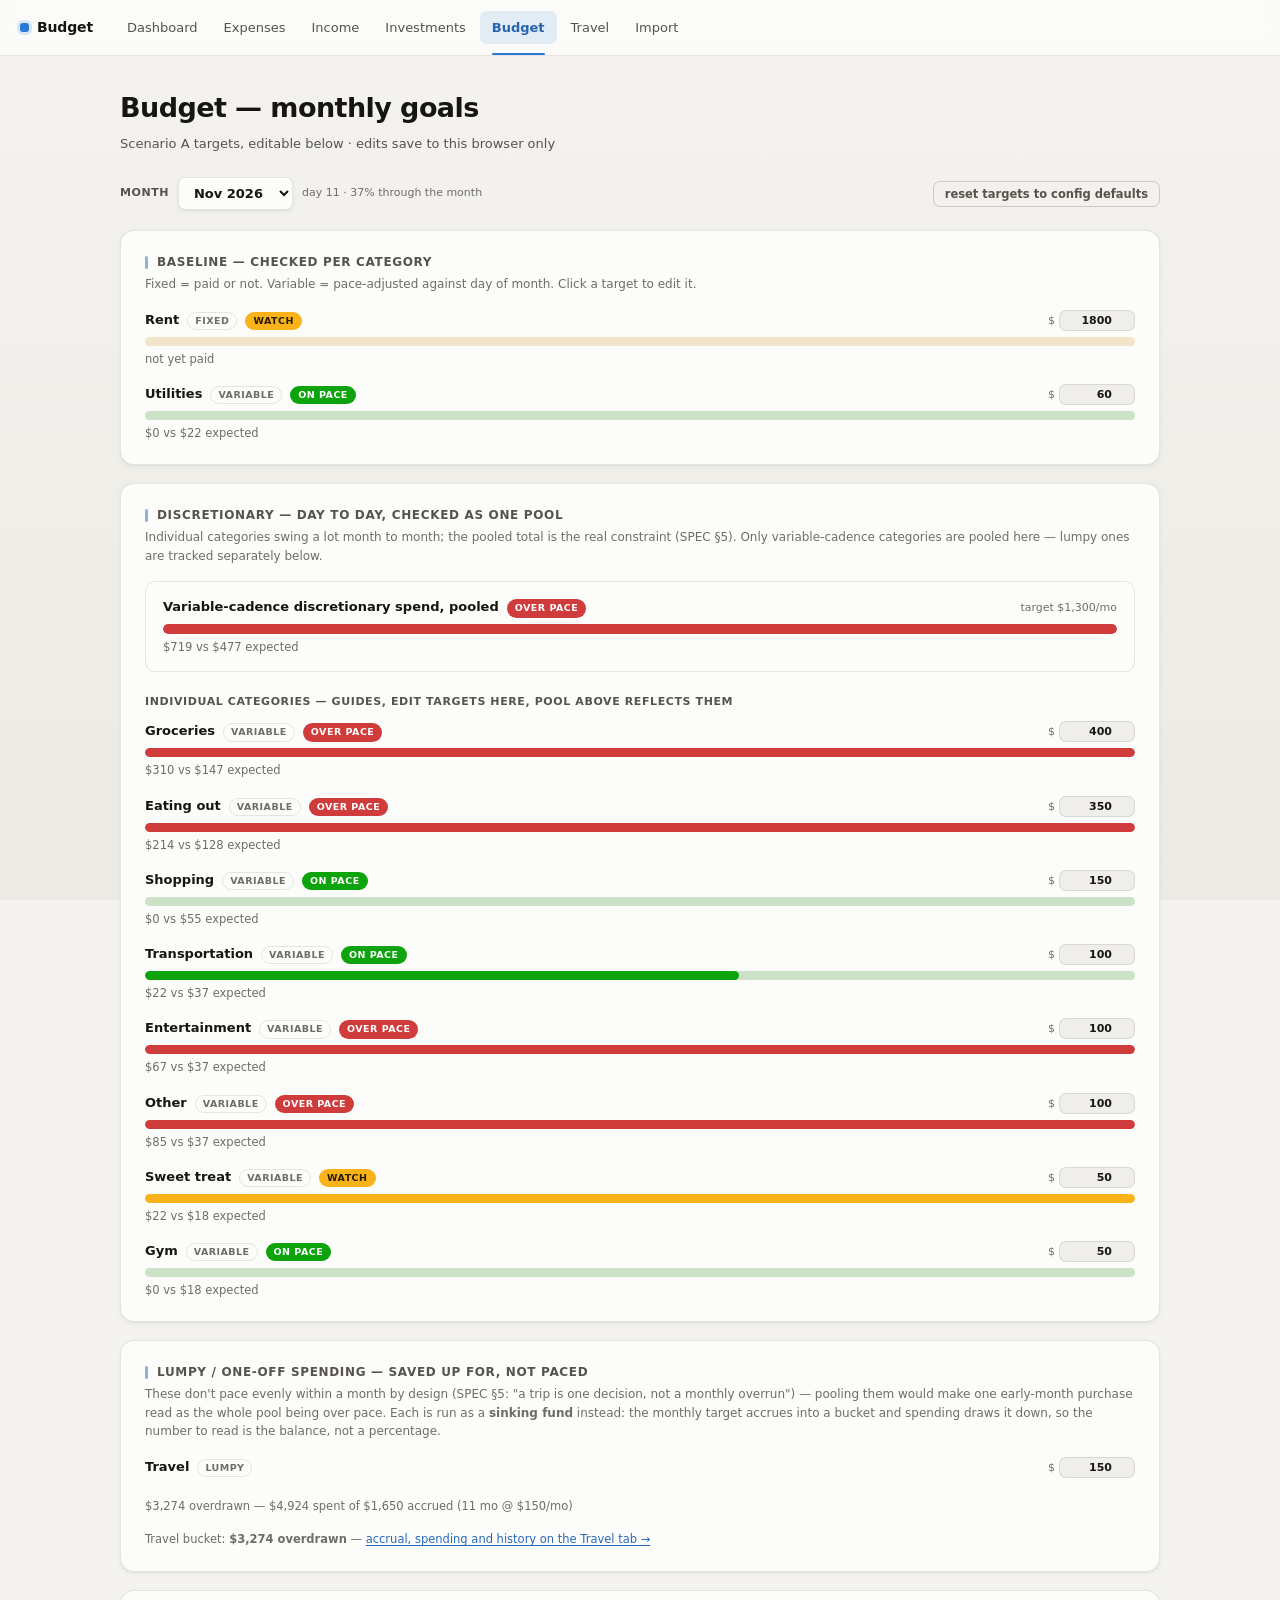
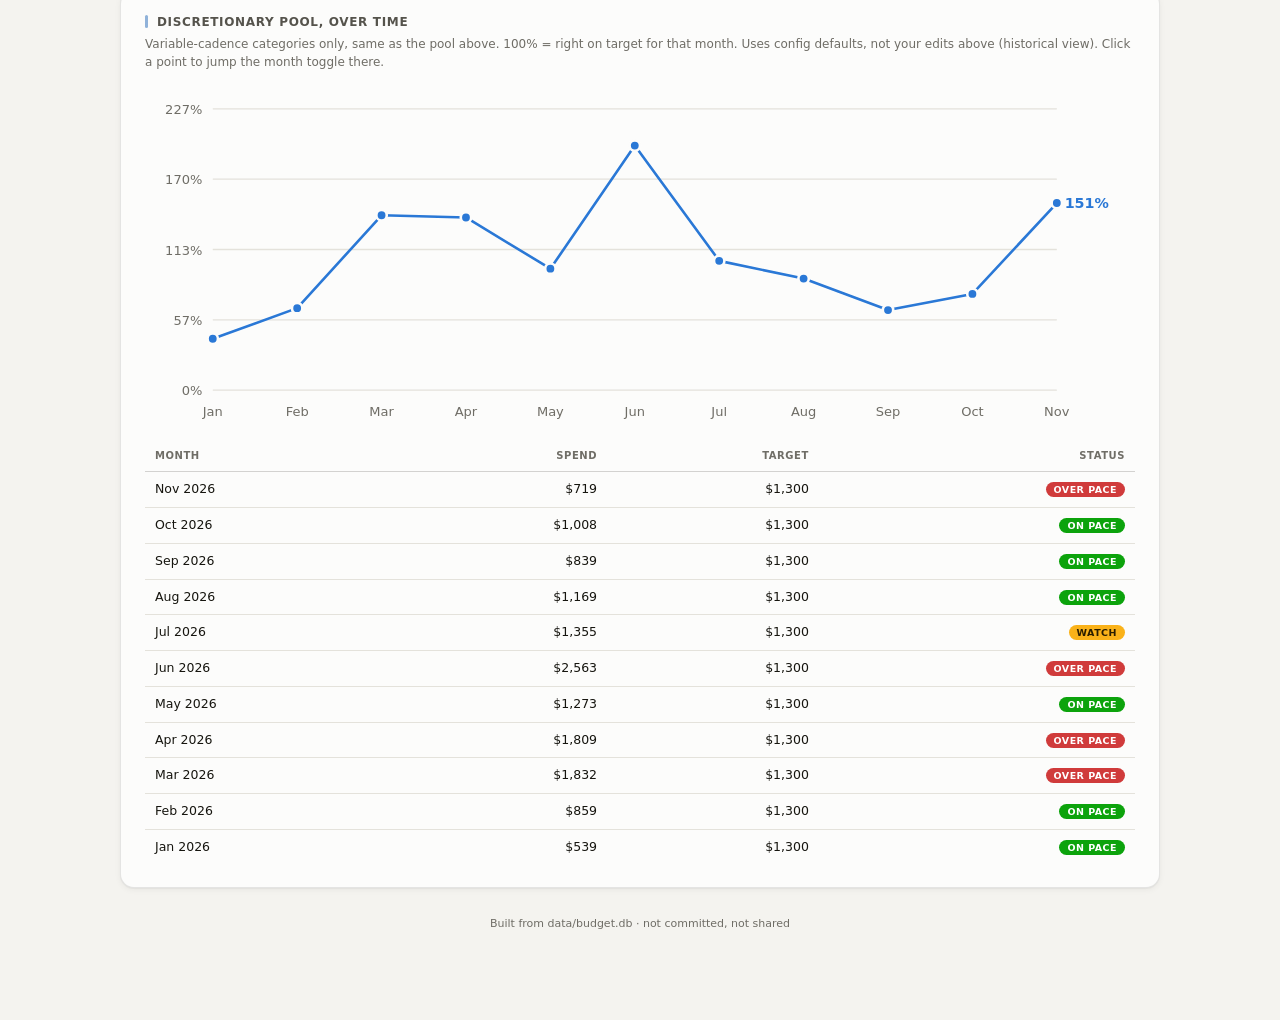
==== commit 42f7d7cd: "Regenerate the dashboard Picks up four rows entered through the import queue: Subway $80.00 (gift ca" ====
--- a/site/budget.html
+++ b/site/budget.html
@@ -178,19 +178,19 @@
     
   <svg viewBox="0 0 760 260" class="chart-svg">
     <line x1="52" y1="232.0" x2="700" y2="232.0" stroke="var(--gridline)" stroke-width="1"/><text x="44" y="236.0" text-anchor="end" class="axis-label">0%</text><line x1="52" y1="178.0" x2="700" y2="178.0" stroke="var(--gridline)" stroke-width="1"/><text x="44" y="182.0" text-anchor="end" class="axis-label">57%</text><line x1="52" y1="124.0" x2="700" y2="124.0" stroke="var(--gridline)" stroke-width="1"/><text x="44" y="128.0" text-anchor="end" class="axis-label">113%</text><line x1="52" y1="70.0" x2="700" y2="70.0" stroke="var(--gridline)" stroke-width="1"/><text x="44" y="74.0" text-anchor="end" class="axis-label">170%</text><line x1="52" y1="16.0" x2="700" y2="16.0" stroke="var(--gridline)" stroke-width="1"/><text x="44" y="20.0" text-anchor="end" class="axis-label">227%</text>
-    <path d="M 52.0 192.5 L 116.8 169.0 L 181.6 97.7 L 246.4 99.4 L 311.2 138.7 L 376.0 44.2 L 440.8 132.7 L 505.6 146.3 L 570.4 170.5 L 635.2 158.1 L 700.0 104.3" fill="none" stroke="var(--series-1)" stroke-width="2" stroke-linejoin="round" stroke-linecap="round"/>
-    <circle cx="52.0" cy="192.5" r="4" fill="var(--series-1)" stroke="var(--surface-1)" stroke-width="2"/><circle cx="116.8" cy="169.0" r="4" fill="var(--series-1)" stroke="var(--surface-1)" stroke-width="2"/><circle cx="181.6" cy="97.7" r="4" fill="var(--series-1)" stroke="var(--surface-1)" stroke-width="2"/><circle cx="246.4" cy="99.4" r="4" fill="var(--series-1)" stroke="var(--surface-1)" stroke-width="2"/><circle cx="311.2" cy="138.7" r="4" fill="var(--series-1)" stroke="var(--surface-1)" stroke-width="2"/><circle cx="376.0" cy="44.2" r="4" fill="var(--series-1)" stroke="var(--surface-1)" stroke-width="2"/><circle cx="440.8" cy="132.7" r="4" fill="var(--series-1)" stroke="var(--surface-1)" stroke-width="2"/><circle cx="505.6" cy="146.3" r="4" fill="var(--series-1)" stroke="var(--surface-1)" stroke-width="2"/><circle cx="570.4" cy="170.5" r="4" fill="var(--series-1)" stroke="var(--surface-1)" stroke-width="2"/><circle cx="635.2" cy="158.1" r="4" fill="var(--series-1)" stroke="var(--surface-1)" stroke-width="2"/><circle cx="700.0" cy="104.3" r="4" fill="var(--series-1)" stroke="var(--surface-1)" stroke-width="2"/>
+    <path d="M 52.0 192.5 L 116.8 169.0 L 181.6 97.7 L 246.4 99.4 L 311.2 138.7 L 376.0 44.2 L 440.8 132.7 L 505.6 146.3 L 570.4 170.5 L 635.2 158.1 L 700.0 88.3" fill="none" stroke="var(--series-1)" stroke-width="2" stroke-linejoin="round" stroke-linecap="round"/>
+    <circle cx="52.0" cy="192.5" r="4" fill="var(--series-1)" stroke="var(--surface-1)" stroke-width="2"/><circle cx="116.8" cy="169.0" r="4" fill="var(--series-1)" stroke="var(--surface-1)" stroke-width="2"/><circle cx="181.6" cy="97.7" r="4" fill="var(--series-1)" stroke="var(--surface-1)" stroke-width="2"/><circle cx="246.4" cy="99.4" r="4" fill="var(--series-1)" stroke="var(--surface-1)" stroke-width="2"/><circle cx="311.2" cy="138.7" r="4" fill="var(--series-1)" stroke="var(--surface-1)" stroke-width="2"/><circle cx="376.0" cy="44.2" r="4" fill="var(--series-1)" stroke="var(--surface-1)" stroke-width="2"/><circle cx="440.8" cy="132.7" r="4" fill="var(--series-1)" stroke="var(--surface-1)" stroke-width="2"/><circle cx="505.6" cy="146.3" r="4" fill="var(--series-1)" stroke="var(--surface-1)" stroke-width="2"/><circle cx="570.4" cy="170.5" r="4" fill="var(--series-1)" stroke="var(--surface-1)" stroke-width="2"/><circle cx="635.2" cy="158.1" r="4" fill="var(--series-1)" stroke="var(--surface-1)" stroke-width="2"/><circle cx="700.0" cy="88.3" r="4" fill="var(--series-1)" stroke="var(--surface-1)" stroke-width="2"/>
     <text x="52.0" y="252" text-anchor="middle" class="axis-label">Jan</text><text x="116.8" y="252" text-anchor="middle" class="axis-label">Feb</text><text x="181.6" y="252" text-anchor="middle" class="axis-label">Mar</text><text x="246.4" y="252" text-anchor="middle" class="axis-label">Apr</text><text x="311.2" y="252" text-anchor="middle" class="axis-label">May</text><text x="376.0" y="252" text-anchor="middle" class="axis-label">Jun</text><text x="440.8" y="252" text-anchor="middle" class="axis-label">Jul</text><text x="505.6" y="252" text-anchor="middle" class="axis-label">Aug</text><text x="570.4" y="252" text-anchor="middle" class="axis-label">Sep</text><text x="635.2" y="252" text-anchor="middle" class="axis-label">Oct</text><text x="700.0" y="252" text-anchor="middle" class="axis-label">Nov</text>
-    <text x="706.0" y="108.3" class="end-label" fill="var(--series-1)">134%</text>
+    <text x="706.0" y="92.3" class="end-label" fill="var(--series-1)">151%</text>
     <line id="crosshair-pool-hist" x1="0" y1="16" x2="0" y2="232"
           stroke="var(--baseline)" stroke-width="1" style="display:none"/>
-    <rect class="hit-target" data-crosshair="crosshair-pool-hist" data-cx="52.0" data-tooltip-title="Jan 2026" data-tooltip-rows="[[&quot;Discretionary spend vs target&quot;, &quot;41%&quot;, &quot;var(--series-1)&quot;]]" data-month-idx="0" x="22.5" y="16" width="58.9" height="216" fill="transparent"/><rect class="hit-target" data-crosshair="crosshair-pool-hist" data-cx="116.8" data-tooltip-title="Feb 2026" data-tooltip-rows="[[&quot;Discretionary spend vs target&quot;, &quot;66%&quot;, &quot;var(--series-1)&quot;]]" data-month-idx="1" x="87.3" y="16" width="58.9" height="216" fill="transparent"/><rect class="hit-target" data-crosshair="crosshair-pool-hist" data-cx="181.6" data-tooltip-title="Mar 2026" data-tooltip-rows="[[&quot;Discretionary spend vs target&quot;, &quot;141%&quot;, &quot;var(--series-1)&quot;]]" data-month-idx="2" x="152.1" y="16" width="58.9" height="216" fill="transparent"/><rect class="hit-target" data-crosshair="crosshair-pool-hist" data-cx="246.4" data-tooltip-title="Apr 2026" data-tooltip-rows="[[&quot;Discretionary spend vs target&quot;, &quot;139%&quot;, &quot;var(--series-1)&quot;]]" data-month-idx="3" x="216.9" y="16" width="58.9" height="216" fill="transparent"/><rect class="hit-target" data-crosshair="crosshair-pool-hist" data-cx="311.2" data-tooltip-title="May 2026" data-tooltip-rows="[[&quot;Discretionary spend vs target&quot;, &quot;98%&quot;, &quot;var(--series-1)&quot;]]" data-month-idx="4" x="281.7" y="16" width="58.9" height="216" fill="transparent"/><rect class="hit-target" data-crosshair="crosshair-pool-hist" data-cx="376.0" data-tooltip-title="Jun 2026" data-tooltip-rows="[[&quot;Discretionary spend vs target&quot;, &quot;197%&quot;, &quot;var(--series-1)&quot;]]" data-month-idx="5" x="346.5" y="16" width="58.9" height="216" fill="transparent"/><rect class="hit-target" data-crosshair="crosshair-pool-hist" data-cx="440.8" data-tooltip-title="Jul 2026" data-tooltip-rows="[[&quot;Discretionary spend vs target&quot;, &quot;104%&quot;, &quot;var(--series-1)&quot;]]" data-month-idx="6" x="411.3" y="16" width="58.9" height="216" fill="transparent"/><rect class="hit-target" data-crosshair="crosshair-pool-hist" data-cx="505.6" data-tooltip-title="Aug 2026" data-tooltip-rows="[[&quot;Discretionary spend vs target&quot;, &quot;90%&quot;, &quot;var(--series-1)&quot;]]" data-month-idx="7" x="476.1" y="16" width="58.9" height="216" fill="transparent"/><rect class="hit-target" data-crosshair="crosshair-pool-hist" data-cx="570.4" data-tooltip-title="Sep 2026" data-tooltip-rows="[[&quot;Discretionary spend vs target&quot;, &quot;65%&quot;, &quot;var(--series-1)&quot;]]" data-month-idx="8" x="540.9" y="16" width="58.9" height="216" fill="transparent"/><rect class="hit-target" data-crosshair="crosshair-pool-hist" data-cx="635.2" data-tooltip-title="Oct 2026" data-tooltip-rows="[[&quot;Discretionary spend vs target&quot;, &quot;78%&quot;, &quot;var(--series-1)&quot;]]" data-month-idx="9" x="605.7" y="16" width="58.9" height="216" fill="transparent"/><rect class="hit-target" data-crosshair="crosshair-pool-hist" data-cx="700.0" data-tooltip-title="Nov 2026" data-tooltip-rows="[[&quot;Discretionary spend vs target&quot;, &quot;134%&quot;, &quot;var(--series-1)&quot;]]" data-month-idx="10" x="670.5" y="16" width="58.9" height="216" fill="transparent"/>
+    <rect class="hit-target" data-crosshair="crosshair-pool-hist" data-cx="52.0" data-tooltip-title="Jan 2026" data-tooltip-rows="[[&quot;Discretionary spend vs target&quot;, &quot;41%&quot;, &quot;var(--series-1)&quot;]]" data-month-idx="0" x="22.5" y="16" width="58.9" height="216" fill="transparent"/><rect class="hit-target" data-crosshair="crosshair-pool-hist" data-cx="116.8" data-tooltip-title="Feb 2026" data-tooltip-rows="[[&quot;Discretionary spend vs target&quot;, &quot;66%&quot;, &quot;var(--series-1)&quot;]]" data-month-idx="1" x="87.3" y="16" width="58.9" height="216" fill="transparent"/><rect class="hit-target" data-crosshair="crosshair-pool-hist" data-cx="181.6" data-tooltip-title="Mar 2026" data-tooltip-rows="[[&quot;Discretionary spend vs target&quot;, &quot;141%&quot;, &quot;var(--series-1)&quot;]]" data-month-idx="2" x="152.1" y="16" width="58.9" height="216" fill="transparent"/><rect class="hit-target" data-crosshair="crosshair-pool-hist" data-cx="246.4" data-tooltip-title="Apr 2026" data-tooltip-rows="[[&quot;Discretionary spend vs target&quot;, &quot;139%&quot;, &quot;var(--series-1)&quot;]]" data-month-idx="3" x="216.9" y="16" width="58.9" height="216" fill="transparent"/><rect class="hit-target" data-crosshair="crosshair-pool-hist" data-cx="311.2" data-tooltip-title="May 2026" data-tooltip-rows="[[&quot;Discretionary spend vs target&quot;, &quot;98%&quot;, &quot;var(--series-1)&quot;]]" data-month-idx="4" x="281.7" y="16" width="58.9" height="216" fill="transparent"/><rect class="hit-target" data-crosshair="crosshair-pool-hist" data-cx="376.0" data-tooltip-title="Jun 2026" data-tooltip-rows="[[&quot;Discretionary spend vs target&quot;, &quot;197%&quot;, &quot;var(--series-1)&quot;]]" data-month-idx="5" x="346.5" y="16" width="58.9" height="216" fill="transparent"/><rect class="hit-target" data-crosshair="crosshair-pool-hist" data-cx="440.8" data-tooltip-title="Jul 2026" data-tooltip-rows="[[&quot;Discretionary spend vs target&quot;, &quot;104%&quot;, &quot;var(--series-1)&quot;]]" data-month-idx="6" x="411.3" y="16" width="58.9" height="216" fill="transparent"/><rect class="hit-target" data-crosshair="crosshair-pool-hist" data-cx="505.6" data-tooltip-title="Aug 2026" data-tooltip-rows="[[&quot;Discretionary spend vs target&quot;, &quot;90%&quot;, &quot;var(--series-1)&quot;]]" data-month-idx="7" x="476.1" y="16" width="58.9" height="216" fill="transparent"/><rect class="hit-target" data-crosshair="crosshair-pool-hist" data-cx="570.4" data-tooltip-title="Sep 2026" data-tooltip-rows="[[&quot;Discretionary spend vs target&quot;, &quot;65%&quot;, &quot;var(--series-1)&quot;]]" data-month-idx="8" x="540.9" y="16" width="58.9" height="216" fill="transparent"/><rect class="hit-target" data-crosshair="crosshair-pool-hist" data-cx="635.2" data-tooltip-title="Oct 2026" data-tooltip-rows="[[&quot;Discretionary spend vs target&quot;, &quot;78%&quot;, &quot;var(--series-1)&quot;]]" data-month-idx="9" x="605.7" y="16" width="58.9" height="216" fill="transparent"/><rect class="hit-target" data-crosshair="crosshair-pool-hist" data-cx="700.0" data-tooltip-title="Nov 2026" data-tooltip-rows="[[&quot;Discretionary spend vs target&quot;, &quot;151%&quot;, &quot;var(--series-1)&quot;]]" data-month-idx="10" x="670.5" y="16" width="58.9" height="216" fill="transparent"/>
   </svg>
     <table class="data-table" style="margin-top:14px">
       <thead><tr><th>Month</th><th class="num">Spend</th><th class="num">Target</th><th class="num">Status</th></tr></thead>
       <tbody><tr>
       <td>Nov 2026</td>
-      <td class="num">$639</td>
+      <td class="num">$719</td>
       <td class="num">$1,300</td>
       <td class="num"><span class="status-badge critical">over pace</span></td>
     </tr><tr>
@@ -252,7 +252,7 @@
 <div id="tooltip"></div>
 <script src="app.js"></script>
 <script>
-window.DATA = {"months": ["2026-01", "2026-02", "2026-03", "2026-04", "2026-05", "2026-06", "2026-07", "2026-08", "2026-09", "2026-10", "2026-11"], "monthLabels": {"2026-01": "Jan 2026", "2026-02": "Feb 2026", "2026-03": "Mar 2026", "2026-04": "Apr 2026", "2026-05": "May 2026", "2026-06": "Jun 2026", "2026-07": "Jul 2026", "2026-08": "Aug 2026", "2026-09": "Sep 2026", "2026-10": "Oct 2026", "2026-11": "Nov 2026"}, "livePace": 0.36666666666666664, "dayOfMonth": 11, "categories": {"rent": {"label": "Rent", "cadence": "fixed", "group": "baseline", "baseTarget": 1800.0}, "utilities": {"label": "Utilities", "cadence": "variable", "group": "baseline", "baseTarget": 60.0}, "groceries": {"label": "Groceries", "cadence": "variable", "group": "discretionary", "baseTarget": 400.0}, "transportation": {"label": "Transportation", "cadence": "variable", "group": "discretionary", "baseTarget": 100.0}, "eating_out": {"label": "Eating out", "cadence": "variable", "group": "discretionary", "baseTarget": 350.0}, "sweet_treat": {"label": "Sweet treat", "cadence": "variable", "group": "discretionary", "baseTarget": 50.0}, "entertainment": {"label": "Entertainment", "cadence": "variable", "group": "discretionary", "baseTarget": 100.0}, "gym": {"label": "Gym", "cadence": "variable", "group": "discretionary", "baseTarget": 50.0}, "shopping": {"label": "Shopping", "cadence": "variable", "group": "discretionary", "baseTarget": 150.0}, "other": {"label": "Other", "cadence": "variable", "group": "discretionary", "baseTarget": 100.0}, "travel": {"label": "Travel", "cadence": "lumpy", "group": "discretionary", "baseTarget": 150.0}}, "incomeCategories": {"salary": {"label": "Salary", "isTransfer": false}, "gift": {"label": "Gift", "isTransfer": false}, "side_hustle": {"label": "Side hustle", "isTransfer": false}, "tax_refund": {"label": "Tax refund", "isTransfer": false}, "reimbursement": {"label": "Reimbursement", "isTransfer": false}, "resale": {"label": "Resale", "isTransfer": false}, "stock_sale": {"label": "Stock sale", "isTransfer": true}, "deposit_return": {"label": "Deposit return", "isTransfer": true}}, "investmentCategories": {"brokerage": {"label": "Brokerage", "color": "var(--series-1)"}, "roth_ira": {"label": "Roth IRA", "color": "var(--series-4)"}, "emergency_fund": {"label": "Emergency fund", "color": "var(--series-3)"}, "crypto": {"label": "Crypto", "color": "var(--series-2)"}}, "byMonth": {"2026-01": {"income": 5497.73, "expense": 2984.97, "investment": 5000.0, "expenseByCat": {"eating_out": 203.14, "sweet_treat": 7.63, "transportation": 49.5, "travel": 562.42, "groceries": 211.14999999999998, "gym": 61.69, "shopping": 5.44, "rent": 1844.0, "utilities": 40.0}, "incomeByCat": {"salary": 4424.27, "gift": 1000.0, "resale": 73.46}, "transferByCat": {}, "investmentByCat": {"brokerage": 1000.0, "roth_ira": 4000.0}, "expenseTxns": [{"date": "2026-01-31", "description": "Subway", "category": "transportation", "amount": 18}, {"date": "2026-01-30", "description": "TJs + Big Apple Meat Market + Target", "category": "eating_out", "amount": 88.1}, {"date": "2026-01-28", "description": "Rent", "category": "rent", "amount": 1844}, {"date": "2026-01-28", "description": "Utilities", "category": "utilities", "amount": 40}, {"date": "2026-01-26", "description": "Costco Groceries", "category": "groceries", "amount": 111.78999999999999}, {"date": "2026-01-26", "description": "Chipotle", "category": "eating_out", "amount": 17.53}, {"date": "2026-01-25", "description": "Westway Diner", "category": "eating_out", "amount": 25}, {"date": "2026-01-25", "description": "Flight to SF", "category": "travel", "amount": 108.48}, {"date": "2026-01-25", "description": "Sunglasses", "category": "shopping", "amount": 5.44}, {"date": "2026-01-22", "description": "TJs + Target + Food Emporium + Udon", "category": "groceries", "amount": 99.36}, {"date": "2026-01-22", "description": "Naya", "category": "eating_out", "amount": 14.43}, {"date": "2026-01-22", "description": "Lifetime", "category": "gym", "amount": 61.69}, {"date": "2026-01-21", "description": "Uber+Lyft for SF", "category": "travel", "amount": 103.01}, {"date": "2026-01-21", "description": "Subway", "category": "transportation", "amount": 11.5}, {"date": "2026-01-21", "description": "Subway", "category": "transportation", "amount": 18}, {"date": "2026-01-21", "description": "Flights to SF", "category": "travel", "amount": 216.8}, {"date": "2026-01-20", "description": "DragonEats (Banh Mi)", "category": "travel", "amount": 32.86}, {"date": "2026-01-19", "description": "CVS (..)", "category": "travel", "amount": 17.29}, {"date": "2026-01-19", "description": "Ben Thai", "category": "travel", "amount": 54.96}, {"date": "2026-01-18", "description": "Sausalito Ferry + Pizza", "category": "travel", "amount": 15.35}, {"date": "2026-01-17", "description": "Tadaima", "category": "travel", "amount": 7.33}, {"date": "2026-01-17", "description": "Bi-Rite Market", "category": "travel", "amount": 6.34}, {"date": "2026-01-15", "description": "Marie's Deli (Banh Mi)", "category": "eating_out", "amount": 16.13}, {"date": "2026-01-13", "description": "Metro", "category": "transportation", "amount": 2}, {"date": "2026-01-13", "description": "Pressed Acai Bowl", "category": "eating_out", "amount": 13.95}, {"date": "2026-01-11", "description": "Omma Tofu House", "category": "eating_out", "amount": 18}, {"date": "2026-01-11", "description": "One Tea Boba", "category": "sweet_treat", "amount": 7.63}, {"date": "2026-01-10", "description": "YinTang Hotpot", "category": "eating_out", "amount": 10}], "incomeTxns": [{"date": "2026-01-23", "description": "Underdog", "category": "resale", "amount": 73.46, "kind": "income"}, {"date": "2026-01-23", "description": "Deloitte", "category": "salary", "amount": 2212.13, "kind": "income"}, {"date": "2026-01-14", "description": "Happy New Year", "category": "gift", "amount": 1000, "kind": "income"}, {"date": "2026-01-09", "description": "Deloitte", "category": "salary", "amount": 2212.14, "kind": "income"}], "investmentTxns": [{"date": "2026-01-23", "description": "MoneyLink transfer from Chase", "category": "brokerage", "amount": 1000}, {"date": "2026-01-23", "description": "MoneyLink transfer from Chase (Roth IRA)", "category": "roth_ira", "amount": 4000}]}, "2026-02": {"income": 6424.2699999999995, "expense": 3992.33, "investment": 2200.0, "expenseByCat": {"eating_out": 144.39, "gym": 298.0, "groceries": 243.45000000000002, "other": 29.92, "transportation": 68.5, "travel": 1236.8899999999999, "rent": 1844.0, "utilities": 52.0, "entertainment": 62.83, "sweet_treat": 12.35}, "incomeByCat": {"salary": 4424.27, "gift": 2000.0}, "transferByCat": {}, "investmentByCat": {"brokerage": 2200.0}, "expenseTxns": [{"date": "2026-02-28", "description": "Salt Bread + Matcha", "category": "sweet_treat", "amount": 12.35}, {"date": "2026-02-28", "description": "Amy Ruth's Soul Food", "category": "eating_out", "amount": 30}, {"date": "2026-02-28", "description": "Trader Joe's", "category": "groceries", "amount": 91.87}, {"date": "2026-02-28", "description": "Subway", "category": "transportation", "amount": 21}, {"date": "2026-02-27", "description": "Rent", "category": "rent", "amount": 1844}, {"date": "2026-02-27", "description": "Utilities", "category": "utilities", "amount": 52}, {"date": "2026-02-27", "description": "Night out (karaoke + pocha + uber + fluffies)", "category": "entertainment", "amount": 62.83}, {"date": "2026-02-26", "description": "Duke's", "category": "eating_out", "amount": 17.96}, {"date": "2026-02-22", "description": "Springbone", "category": "eating_out", "amount": 25.91}, {"date": "2026-02-21", "description": "Subway", "category": "transportation", "amount": 21}, {"date": "2026-02-20", "description": "Trader Joe's", "category": "groceries", "amount": 129.17000000000002}, {"date": "2026-02-16", "description": "PhotoBooth", "category": "travel", "amount": 15}, {"date": "2026-02-16", "description": "Lyft Ride", "category": "travel", "amount": 14.24}, {"date": "2026-02-16", "description": "Malatang", "category": "travel", "amount": 51.61}, {"date": "2026-02-15", "description": "Lunch w/ Shashank", "category": "eating_out", "amount": 40}, {"date": "2026-02-15", "description": "Paper towels + Tissues", "category": "other", "amount": 12.5}, {"date": "2026-02-14", "description": "Khao Tiew", "category": "travel", "amount": 80.75}, {"date": "2026-02-13", "description": "Clipper", "category": "travel", "amount": 21.6}, {"date": "2026-02-12", "description": "Trader Joe's (Flowers + Choclate)", "category": "travel", "amount": 27.23}, {"date": "2026-02-12", "description": "O2 Valley", "category": "travel", "amount": 18.94}, {"date": "2026-02-12", "description": "Pho Element", "category": "travel", "amount": 45.99}, {"date": "2026-02-11", "description": "Subway", "category": "transportation", "amount": 11.5}, {"date": "2026-02-09", "description": "Korea Flight", "category": "travel", "amount": 961.53}, {"date": "2026-02-08", "description": "Glossier Lip Balm", "category": "other", "amount": 17.42}, {"date": "2026-02-08", "description": "Subway", "category": "transportation", "amount": 15}, {"date": "2026-02-06", "description": "TJs Run", "category": "groceries", "amount": 22.41}, {"date": "2026-02-04", "description": "Duke's Bibimbap", "category": "eating_out", "amount": 18}, {"date": "2026-02-03", "description": "Lifetime", "category": "gym", "amount": 298}, {"date": "2026-02-01", "description": "Chipotle", "category": "eating_out", "amount": 12.52}], "incomeTxns": [{"date": "2026-02-20", "description": "Deloitte", "category": "salary", "amount": 2212.13, "kind": "income"}, {"date": "2026-02-18", "description": "Red Envelopes", "category": "gift", "amount": 2000, "kind": "income"}, {"date": "2026-02-06", "description": "Deloitte", "category": "salary", "amount": 2212.14, "kind": "income"}], "investmentTxns": [{"date": "2026-02-06", "description": "MoneyLink transfer from Chase", "category": "brokerage", "amount": 200}, {"date": "2026-02-06", "description": "MoneyLink transfer from Chase", "category": "brokerage", "amount": 2000}]}, "2026-03": {"income": 4529.28, "expense": 3865.71, "investment": 0.0, "expenseByCat": {"gym": 381.1, "groceries": 624.5100000000001, "eating_out": 183.63, "transportation": 56.0, "entertainment": 238.25, "shopping": 155.17000000000002, "other": 180.0, "sweet_treat": 13.600000000000001, "travel": 139.4, "rent": 1844.0, "utilities": 50.05}, "incomeByCat": {"reimbursement": 105.0, "salary": 4424.28}, "transferByCat": {}, "investmentByCat": {}, "expenseTxns": [{"date": "2026-03-31", "description": "Costco Groceries", "category": "groceries", "amount": 51.46}, {"date": "2026-03-31", "description": "Urgent Care + Antibiotics", "category": "other", "amount": 30}, {"date": "2026-03-31", "description": "Rent", "category": "rent", "amount": 1844}, {"date": "2026-03-31", "description": "Utilities", "category": "utilities", "amount": 50.05}, {"date": "2026-03-30", "description": "Target", "category": "groceries", "amount": 40.709999999999994}, {"date": "2026-03-29", "description": "Lifetime - penalty", "category": "gym", "amount": 41.8}, {"date": "2026-03-29", "description": "Apollo Bagels", "category": "eating_out", "amount": 14.7}, {"date": "2026-03-29", "description": "Molly Tea", "category": "sweet_treat", "amount": 7.61}, {"date": "2026-03-28", "description": "L'industrie", "category": "eating_out", "amount": 7}, {"date": "2026-03-28", "description": "Movies", "category": "entertainment", "amount": 25}, {"date": "2026-03-28", "description": "Taxi + Uber", "category": "transportation", "amount": 8}, {"date": "2026-03-26", "description": "Mission NYC", "category": "entertainment", "amount": 30}, {"date": "2026-03-26", "description": "Naya", "category": "eating_out", "amount": 14.43}, {"date": "2026-03-25", "description": "Night-out w/ Coworkers", "category": "entertainment", "amount": 100}, {"date": "2026-03-25", "description": "Flight to NYC from SF", "category": "travel", "amount": 139.4}, {"date": "2026-03-24", "description": "Stomach Flu meds + bread", "category": "groceries", "amount": 24.76}, {"date": "2026-03-23", "description": "Costco Groceries", "category": "groceries", "amount": 69.57}, {"date": "2026-03-22", "description": "Uniqlo", "category": "shopping", "amount": 84.8}, {"date": "2026-03-22", "description": "Target", "category": "groceries", "amount": 26.06}, {"date": "2026-03-22", "description": "Subway", "category": "transportation", "amount": 9}, {"date": "2026-03-21", "description": "Hom Caf\u00e9 Matcha", "category": "sweet_treat", "amount": 5.99}, {"date": "2026-03-21", "description": "Chick Fila", "category": "eating_out", "amount": 12.74}, {"date": "2026-03-20", "description": "Trader Joe's", "category": "groceries", "amount": 76.07}, {"date": "2026-03-18", "description": "AMEX Annual Fee", "category": "other", "amount": 150}, {"date": "2026-03-15", "description": "Subway", "category": "transportation", "amount": 21}, {"date": "2026-03-15", "description": "Lifetime Smoothie", "category": "eating_out", "amount": 15.16}, {"date": "2026-03-14", "description": "Chipotle", "category": "eating_out", "amount": 17.75}, {"date": "2026-03-14", "description": "Lifetime - penalty", "category": "gym", "amount": 41.8}, {"date": "2026-03-13", "description": "Trader Joe's", "category": "groceries", "amount": 62.73}, {"date": "2026-03-13", "description": "Tofu Tofu", "category": "eating_out", "amount": 75.5}, {"date": "2026-03-12", "description": "Target", "category": "groceries", "amount": 41.02}, {"date": "2026-03-12", "description": "Amazon - Macbook case, Usb", "category": "shopping", "amount": 70.37}, {"date": "2026-03-10", "description": "Bay to Breakers", "category": "entertainment", "amount": 83.25}, {"date": "2026-03-08", "description": "Subway", "category": "transportation", "amount": 18}, {"date": "2026-03-07", "description": "Prince St. Pizza", "category": "eating_out", "amount": 8.17}, {"date": "2026-03-07", "description": "Chipotle", "category": "eating_out", "amount": 18.18}, {"date": "2026-03-07", "description": "Trader Joe's", "category": "groceries", "amount": 105.63}, {"date": "2026-03-06", "description": "Target", "category": "groceries", "amount": 34.629999999999995}, {"date": "2026-03-01", "description": "Lifetime", "category": "gym", "amount": 297.5}, {"date": "2026-03-01", "description": "Trader Joe's", "category": "groceries", "amount": 91.87}], "incomeTxns": [{"date": "2026-03-22", "description": "Deloitte", "category": "salary", "amount": 2212.14, "kind": "income"}, {"date": "2026-03-06", "description": "Deloitte", "category": "salary", "amount": 2212.14, "kind": "income"}, {"date": "2026-03-02", "description": "Eye Medical Reimbursement", "category": "reimbursement", "amount": 105, "kind": "income"}], "investmentTxns": []}, "2026-04": {"income": 6534.360000000001, "expense": 5027.04, "investment": 0.0, "expenseByCat": {"gym": 297.5, "groceries": 214.46, "other": 583.0, "sweet_treat": 59.25999999999999, "eating_out": 513.65, "entertainment": 62.84, "transportation": 78.0, "travel": 1319.33, "rent": 1844.0, "utilities": 55.0}, "incomeByCat": {"salary": 3654.36, "tax_refund": 2880.0}, "transferByCat": {}, "investmentByCat": {}, "expenseTxns": [{"date": "2026-04-30", "description": "Running Gels", "category": "entertainment", "amount": 33}, {"date": "2026-04-29", "description": "Rent", "category": "rent", "amount": 1844}, {"date": "2026-04-29", "description": "Utilities", "category": "utilities", "amount": 55}, {"date": "2026-04-28", "description": "Olive Young", "category": "travel", "amount": 52.41}, {"date": "2026-04-28", "description": "Convenience Stores", "category": "travel", "amount": 89.57}, {"date": "2026-04-28", "description": "Korea Misc.", "category": "travel", "amount": 121.13999999999999}, {"date": "2026-04-28", "description": "Trader Joe's", "category": "groceries", "amount": 62.87}, {"date": "2026-04-28", "description": "Target", "category": "groceries", "amount": 38.47}, {"date": "2026-04-27", "description": "Chain", "category": "travel", "amount": 101.69}, {"date": "2026-04-26", "description": "Musinsa", "category": "travel", "amount": 54.16}, {"date": "2026-04-25", "description": "Uniqlo Drop", "category": "travel", "amount": 179.44}, {"date": "2026-04-25", "description": "Haircut + hair cream", "category": "travel", "amount": 58.36}, {"date": "2026-04-24", "description": "Luh Calm Fit", "category": "travel", "amount": 100.91}, {"date": "2026-04-23", "description": "Gentle Monsters", "category": "travel", "amount": 218.5}, {"date": "2026-04-22", "description": "MLB-shirt", "category": "travel", "amount": 45.09}, {"date": "2026-04-21", "description": "Woodaepobeulraeg", "category": "travel", "amount": 59.13}, {"date": "2026-04-20", "description": "Uber for Korea", "category": "travel", "amount": 19.94}, {"date": "2026-04-20", "description": "Cash for Korea", "category": "travel", "amount": 200}, {"date": "2026-04-20", "description": "Capital One Annual Fee", "category": "other", "amount": 395}, {"date": "2026-04-20", "description": "Esim for Korea", "category": "travel", "amount": 18.99}, {"date": "2026-04-19", "description": "Subway", "category": "transportation", "amount": 24}, {"date": "2026-04-19", "description": "Souraji", "category": "eating_out", "amount": 130.65}, {"date": "2026-04-18", "description": "Raku + Pizza", "category": "eating_out", "amount": 42.39}, {"date": "2026-04-18", "description": "Matcha", "category": "sweet_treat", "amount": 8.44}, {"date": "2026-04-16", "description": "Los Tacos", "category": "eating_out", "amount": 12.96}, {"date": "2026-04-16", "description": "Jollibee", "category": "eating_out", "amount": 21}, {"date": "2026-04-15", "description": "Claude", "category": "other", "amount": 20}, {"date": "2026-04-14", "description": "Taxes", "category": "other", "amount": 88}, {"date": "2026-04-13", "description": "Tennis Balls", "category": "entertainment", "amount": 10}, {"date": "2026-04-12", "description": "Subway", "category": "transportation", "amount": 21}, {"date": "2026-04-11", "description": "Kettl + Kijitora Matcha", "category": "sweet_treat", "amount": 16.88}, {"date": "2026-04-11", "description": "Birds of a Feather + Radio Bakery", "category": "eating_out", "amount": 50}, {"date": "2026-04-10", "description": "Target", "category": "groceries", "amount": 25.7}, {"date": "2026-04-08", "description": "Whole Foods", "category": "groceries", "amount": 3.29}, {"date": "2026-04-07", "description": "Broad Nosh Bagels", "category": "eating_out", "amount": 19.99}, {"date": "2026-04-06", "description": "Subway", "category": "transportation", "amount": 33}, {"date": "2026-04-06", "description": "Sorate", "category": "sweet_treat", "amount": 7.84}, {"date": "2026-04-05", "description": "Fish Cheeks", "category": "eating_out", "amount": 93.66}, {"date": "2026-04-05", "description": "AunTea Jenny", "category": "sweet_treat", "amount": 7.62}, {"date": "2026-04-04", "description": "Luckin Coffee", "category": "sweet_treat", "amount": 2.17}, {"date": "2026-04-04", "description": "Nubiani", "category": "eating_out", "amount": 143}, {"date": "2026-04-04", "description": "Wine", "category": "entertainment", "amount": 19.84}, {"date": "2026-04-03", "description": "ATM Withdrawal", "category": "other", "amount": 80}, {"date": "2026-04-03", "description": "HeyTea", "category": "sweet_treat", "amount": 16.31}, {"date": "2026-04-02", "description": "Trader Joe's", "category": "groceries", "amount": 84.13}, {"date": "2026-04-01", "description": "Lifetime", "category": "gym", "amount": 297.5}], "incomeTxns": [{"date": "2026-04-21", "description": "Tax Refund - Federal", "category": "tax_refund", "amount": 2615, "kind": "income"}, {"date": "2026-04-21", "description": "Tax Refund - State", "category": "tax_refund", "amount": 265, "kind": "income"}, {"date": "2026-04-17", "description": "Deloitte", "category": "salary", "amount": 1800.2, "kind": "income"}, {"date": "2026-04-03", "description": "Deloitte", "category": "salary", "amount": 1854.16, "kind": "income"}], "investmentTxns": []}, "2026-05": {"income": 7337.33, "expense": 3380.2, "investment": 3500.0, "expenseByCat": {"gym": 269.0, "groceries": 236.70000000000002, "transportation": 100.97, "eating_out": 240.47000000000003, "shopping": 85.0, "entertainment": 226.99, "sweet_treat": 22.74, "other": 90.68, "travel": 243.71, "utilities": 63.94, "rent": 1800.0}, "incomeByCat": {"salary": 7227.33, "resale": 110.0}, "transferByCat": {"stock_sale": 2000.0}, "investmentByCat": {"roth_ira": 3500.0}, "expenseTxns": [{"date": "2026-05-30", "description": "Subway", "category": "transportation", "amount": 9.34}, {"date": "2026-05-30", "description": "Utilities", "category": "utilities", "amount": 63.94}, {"date": "2026-05-30", "description": "Rent", "category": "rent", "amount": 1800}, {"date": "2026-05-28", "description": "Drinks w Tennis Tuesday", "category": "entertainment", "amount": 36.72}, {"date": "2026-05-28", "description": "Drinking w QCS gang", "category": "entertainment", "amount": 110.35}, {"date": "2026-05-26", "description": "Hotel for Santa Rosa", "category": "travel", "amount": 243.71}, {"date": "2026-05-24", "description": "Subway", "category": "transportation", "amount": 17.75}, {"date": "2026-05-23", "description": "E-bike", "category": "transportation", "amount": 3.34}, {"date": "2026-05-22", "description": "Gum + Cane's", "category": "sweet_treat", "amount": 6.41}, {"date": "2026-05-20", "description": "Apple Storage", "category": "other", "amount": 90.68}, {"date": "2026-05-20", "description": "Groceries - Target", "category": "groceries", "amount": 90.68}, {"date": "2026-05-18", "description": "Uber - SF", "category": "transportation", "amount": 37.54}, {"date": "2026-05-17", "description": "Original Joe's + Salt Straw", "category": "eating_out", "amount": 54.05}, {"date": "2026-05-16", "description": "Perilla - Pho", "category": "eating_out", "amount": 50.77}, {"date": "2026-05-16", "description": "Night out - drinks", "category": "entertainment", "amount": 36.92}, {"date": "2026-05-15", "description": "Trader Joe's (water)", "category": "groceries", "amount": 8.02}, {"date": "2026-05-15", "description": "Gott's + Gott's Soft-serve", "category": "eating_out", "amount": 54.12}, {"date": "2026-05-11", "description": "Poke", "category": "eating_out", "amount": 17.7}, {"date": "2026-05-10", "description": "Subway", "category": "transportation", "amount": 3}, {"date": "2026-05-09", "description": "DayDrinks", "category": "sweet_treat", "amount": 16.33}, {"date": "2026-05-09", "description": "Big Apple Market", "category": "groceries", "amount": 10.31}, {"date": "2026-05-07", "description": "Shake Shack", "category": "eating_out", "amount": 11.97}, {"date": "2026-05-07", "description": "Haus Beater", "category": "shopping", "amount": 85}, {"date": "2026-05-07", "description": "Mission NYC + alc", "category": "entertainment", "amount": 43}, {"date": "2026-05-05", "description": "Taco Bell", "category": "eating_out", "amount": 11.41}, {"date": "2026-05-03", "description": "Subway", "category": "transportation", "amount": 30}, {"date": "2026-05-03", "description": "Chipotle", "category": "eating_out", "amount": 40.45}, {"date": "2026-05-02", "description": "Trader Joe's", "category": "groceries", "amount": 127.69}, {"date": "2026-05-01", "description": "Lifetime", "category": "gym", "amount": 269}], "incomeTxns": [{"date": "2026-05-29", "description": "FB Marketplace BS", "category": "resale", "amount": 110, "kind": "income"}, {"date": "2026-05-29", "description": "Deloitte", "category": "salary", "amount": 2229.22, "kind": "income"}, {"date": "2026-05-15", "description": "Deloitte", "category": "salary", "amount": 2768.89, "kind": "income"}, {"date": "2026-05-11", "description": "Stock Money", "category": "stock_sale", "amount": 2000, "kind": "transfer"}, {"date": "2026-05-01", "description": "Deloitte", "category": "salary", "amount": 2229.22, "kind": "income"}], "investmentTxns": [{"date": "2026-05-19", "description": "MoneyLink transfer from Chase (Roth IRA)", "category": "roth_ira", "amount": 1500}, {"date": "2026-05-19", "description": "MoneyLink transfer from Chase (Roth IRA)", "category": "roth_ira", "amount": 2000}]}, "2026-06": {"income": 5092.84, "expense": 4362.880000000001, "investment": 5000.0, "expenseByCat": {"other": 93.77000000000001, "shopping": 1549.0300000000002, "eating_out": 345.19000000000005, "groceries": 327.56999999999994, "sweet_treat": 35.47, "transportation": 151.39, "entertainment": 60.46, "rent": 1800.0}, "incomeByCat": {"side_hustle": 295.0, "salary": 4797.84}, "transferByCat": {"deposit_return": 1801.25, "stock_sale": 3000.0}, "investmentByCat": {"brokerage": 5000.0}, "expenseTxns": [{"date": "2026-06-30", "description": "Trader Joes'", "category": "groceries", "amount": 43.66}, {"date": "2026-06-30", "description": "Rent", "category": "rent", "amount": 1800}, {"date": "2026-06-29", "description": "Matcha w boys", "category": "sweet_treat", "amount": 8.42}, {"date": "2026-06-29", "description": "Mid ramen w boys", "category": "eating_out", "amount": 17}, {"date": "2026-06-29", "description": "Clipper Weekend", "category": "transportation", "amount": 22.1}, {"date": "2026-06-28", "description": "Urban Outfitter Jeans", "category": "other", "amount": 75.73}, {"date": "2026-06-28", "description": "Amazon misc.", "category": "shopping", "amount": 64.65}, {"date": "2026-06-27", "description": "Pho Dinner", "category": "eating_out", "amount": 51.59}, {"date": "2026-06-27", "description": "Swenson Ice Cream", "category": "sweet_treat", "amount": 10.9}, {"date": "2026-06-26", "description": "Uber", "category": "transportation", "amount": 12.65}, {"date": "2026-06-26", "description": "Biergarten", "category": "entertainment", "amount": 43.46}, {"date": "2026-06-21", "description": "Panda", "category": "eating_out", "amount": 14.98}, {"date": "2026-06-21", "description": "Jamba", "category": "sweet_treat", "amount": 1}, {"date": "2026-06-18", "description": "Costco chicken bake", "category": "eating_out", "amount": 4.38}, {"date": "2026-06-18", "description": "Amazon Misc.", "category": "shopping", "amount": 198.71000000000004}, {"date": "2026-06-17", "description": "Badminton", "category": "entertainment", "amount": 17}, {"date": "2026-06-17", "description": "Uber + Clipper + Clipper", "category": "transportation", "amount": 27.689999999999998}, {"date": "2026-06-15", "description": "UG Tea", "category": "sweet_treat", "amount": 7.4}, {"date": "2026-06-15", "description": "Marshalls", "category": "shopping", "amount": 40}, {"date": "2026-06-15", "description": "Costco", "category": "shopping", "amount": 97}, {"date": "2026-06-14", "description": "Dish Dash", "category": "eating_out", "amount": 76}, {"date": "2026-06-14", "description": "Uber", "category": "transportation", "amount": 11.15}, {"date": "2026-06-13", "description": "Car Wash", "category": "transportation", "amount": 15}, {"date": "2026-06-13", "description": "Target", "category": "other", "amount": 9.76}, {"date": "2026-06-12", "description": "Uber + Clipper", "category": "transportation", "amount": 38.92}, {"date": "2026-06-11", "description": "Bafang + Molly Tea", "category": "eating_out", "amount": 21.2}, {"date": "2026-06-11", "description": "Parking", "category": "transportation", "amount": 7.96}, {"date": "2026-06-10", "description": "Parking", "category": "transportation", "amount": 7.96}, {"date": "2026-06-09", "description": "Izumi", "category": "sweet_treat", "amount": 7.75}, {"date": "2026-06-09", "description": "Katsu", "category": "eating_out", "amount": 29}, {"date": "2026-06-09", "description": "Parking", "category": "transportation", "amount": 7.96}, {"date": "2026-06-08", "description": "Amazon orders", "category": "shopping", "amount": 246.41}, {"date": "2026-06-08", "description": "Trader Joe's", "category": "groceries", "amount": 67.92}, {"date": "2026-06-08", "description": "99 Ranch", "category": "groceries", "amount": 56.28}, {"date": "2026-06-07", "description": "Zareen's", "category": "eating_out", "amount": 63.46}, {"date": "2026-06-07", "description": "Ikea", "category": "shopping", "amount": 176.7}, {"date": "2026-06-07", "description": "Costco", "category": "shopping", "amount": 200}, {"date": "2026-06-07", "description": "Costco", "category": "groceries", "amount": 159.71}, {"date": "2026-06-06", "description": "Subway", "category": "eating_out", "amount": 17.81}, {"date": "2026-06-06", "description": "Whole Foods", "category": "eating_out", "amount": 20.68}, {"date": "2026-06-06", "description": "Target", "category": "shopping", "amount": 94.95}, {"date": "2026-06-04", "description": "In n out + Dave's w/Spencer", "category": "eating_out", "amount": 29.09}, {"date": "2026-06-03", "description": "Amazon prime", "category": "other", "amount": 8.28}, {"date": "2026-06-03", "description": "Bed + bed frame + blankets", "category": "shopping", "amount": 430.61}], "incomeTxns": [{"date": "2026-06-26", "description": "Deloitte", "category": "salary", "amount": 2450.75, "kind": "income"}, {"date": "2026-06-23", "description": "Stock Money", "category": "stock_sale", "amount": 1000, "kind": "transfer"}, {"date": "2026-06-21", "description": "Stock Money", "category": "stock_sale", "amount": 2000, "kind": "transfer"}, {"date": "2026-06-19", "description": "Security Deposit", "category": "deposit_return", "amount": 1801.25, "kind": "transfer"}, {"date": "2026-06-12", "description": "Deloitte", "category": "salary", "amount": 2347.09, "kind": "income"}, {"date": "2026-06-01", "description": "Draftkings + Fanduel", "category": "side_hustle", "amount": 295, "kind": "income"}], "investmentTxns": [{"date": "2026-06-09", "description": "MoneyLink transfer from Chase", "category": "brokerage", "amount": 5000}]}, "2026-07": {"income": 4553.969999999999, "expense": 3289.57, "investment": 10600.0, "expenseByCat": {"eating_out": 373.86999999999995, "sweet_treat": 74.9, "other": 168.94, "groceries": 483.34, "transportation": 102.97, "shopping": 60.85, "gym": 13.0, "entertainment": 76.7, "travel": 135.0, "rent": 1800.0}, "incomeByCat": {"salary": 4553.969999999999}, "transferByCat": {}, "investmentByCat": {"brokerage": 10600.0}, "expenseTxns": [{"date": "2026-07-31", "description": "Tennis Lights", "category": "entertainment", "amount": 5}, {"date": "2026-07-31", "description": "Daves Hot Chicken", "category": "eating_out", "amount": 19.2}, {"date": "2026-07-29", "description": "Claude", "category": "other", "amount": 20}, {"date": "2026-07-29", "description": "Tennis Lights", "category": "entertainment", "amount": 5}, {"date": "2026-07-28", "description": "Rent", "category": "rent", "amount": 1800}, {"date": "2026-07-28", "description": "Walgreens", "category": "other", "amount": 4.38}, {"date": "2026-07-28", "description": "TJs", "category": "groceries", "amount": 74.44}, {"date": "2026-07-26", "description": "Subway", "category": "eating_out", "amount": 15.18}, {"date": "2026-07-26", "description": "Salt and Straw", "category": "sweet_treat", "amount": 6.5}, {"date": "2026-07-26", "description": "Whole Foods Sandwiches", "category": "eating_out", "amount": 26.2}, {"date": "2026-07-26", "description": "Dave and Busters", "category": "travel", "amount": 28}, {"date": "2026-07-26", "description": "Burke's Canoe", "category": "travel", "amount": 97}, {"date": "2026-07-26", "description": "Boba Gusy", "category": "sweet_treat", "amount": 7.14}, {"date": "2026-07-25", "description": "Santa Rosa Parkin", "category": "transportation", "amount": 4.25}, {"date": "2026-07-25", "description": "Armstrong Parking", "category": "travel", "amount": 10}, {"date": "2026-07-24", "description": "Costco Food", "category": "eating_out", "amount": 8.13}, {"date": "2026-07-24", "description": "Uber", "category": "transportation", "amount": 10.19}, {"date": "2026-07-21", "description": "Haircut", "category": "other", "amount": 25}, {"date": "2026-07-20", "description": "Clipper Weekend", "category": "transportation", "amount": 11.35}, {"date": "2026-07-20", "description": "iCloud", "category": "other", "amount": 2.99}, {"date": "2026-07-19", "description": "Juniper Caf\u00e9", "category": "sweet_treat", "amount": 13.75}, {"date": "2026-07-19", "description": "Spin Scooter", "category": "transportation", "amount": 5.22}, {"date": "2026-07-18", "description": "TJs + 99 Ranch", "category": "groceries", "amount": 40.44}, {"date": "2026-07-18", "description": "Udon Mugizo", "category": "eating_out", "amount": 60.22}, {"date": "2026-07-16", "description": "Hey Tea", "category": "sweet_treat", "amount": 7.99}, {"date": "2026-07-15", "description": "Vegas Dinner", "category": "eating_out", "amount": 25}, {"date": "2026-07-15", "description": "Vegas Alc", "category": "entertainment", "amount": 15.7}, {"date": "2026-07-15", "description": "Groceries - Costco", "category": "groceries", "amount": 104.68}, {"date": "2026-07-15", "description": "Clothes - Costco", "category": "shopping", "amount": 43.85}, {"date": "2026-07-15", "description": "Parking", "category": "transportation", "amount": 10}, {"date": "2026-07-12", "description": "Taco Bell", "category": "eating_out", "amount": 14.04}, {"date": "2026-07-12", "description": "Vegas Ubers", "category": "transportation", "amount": 35}, {"date": "2026-07-11", "description": "Vegas Gambling", "category": "entertainment", "amount": 51}, {"date": "2026-07-11", "description": "Panda Express", "category": "eating_out", "amount": 12.03}, {"date": "2026-07-10", "description": "Lagree Class", "category": "gym", "amount": 13}, {"date": "2026-07-09", "description": "In n Out w/ Hannah", "category": "eating_out", "amount": 21.55}, {"date": "2026-07-09", "description": "Blanket for couch", "category": "shopping", "amount": 17}, {"date": "2026-07-09", "description": "In n Out w/ Dad", "category": "eating_out", "amount": 16.41}, {"date": "2026-07-08", "description": "Soda", "category": "sweet_treat", "amount": 2.78}, {"date": "2026-07-08", "description": "Metroooo", "category": "other", "amount": 65.2}, {"date": "2026-07-06", "description": "Amazon", "category": "other", "amount": 20}, {"date": "2026-07-06", "description": "Trader Joe's", "category": "groceries", "amount": 20.77}, {"date": "2026-07-05", "description": "Another Caf\u00e9", "category": "sweet_treat", "amount": 4.5}, {"date": "2026-07-05", "description": "Uber", "category": "transportation", "amount": 11.74}, {"date": "2026-07-04", "description": "Costco", "category": "groceries", "amount": 243.01}, {"date": "2026-07-04", "description": "Komeya", "category": "eating_out", "amount": 73.54}, {"date": "2026-07-04", "description": "Yasijang", "category": "eating_out", "amount": 38}, {"date": "2026-07-04", "description": "Uber", "category": "transportation", "amount": 15.22}, {"date": "2026-07-03", "description": "Whole Foods", "category": "sweet_treat", "amount": 18.3}, {"date": "2026-07-03", "description": "Target (Card/Calendar)", "category": "other", "amount": 31.37}, {"date": "2026-07-02", "description": "Hey Tea", "category": "sweet_treat", "amount": 6.99}, {"date": "2026-07-02", "description": "Tony's", "category": "eating_out", "amount": 8.37}, {"date": "2026-07-01", "description": "Zareen's + Somi Somi", "category": "eating_out", "amount": 36}, {"date": "2026-07-01", "description": "Somi Somi", "category": "sweet_treat", "amount": 6.95}], "incomeTxns": [{"date": "2026-07-24", "description": "Deloitte", "category": "salary", "amount": 2103.04, "kind": "income"}, {"date": "2026-07-10", "description": "Deloitte", "category": "salary", "amount": 2450.93, "kind": "income"}], "investmentTxns": [{"date": "2026-07-27", "description": "MoneyLink transfer from Chase", "category": "brokerage", "amount": 1600}, {"date": "2026-07-06", "description": "MoneyLink transfer from Chase", "category": "brokerage", "amount": 2000}, {"date": "2026-07-06", "description": "MoneyLink transfer from Chase", "category": "brokerage", "amount": 3000}, {"date": "2026-07-01", "description": "MoneyLink transfer from Chase", "category": "brokerage", "amount": 4000}]}, "2026-08": {"income": 4842.23, "expense": 2969.4, "investment": 0.0, "expenseByCat": {"transportation": 93.48, "sweet_treat": 52.07, "eating_out": 409.22999999999996, "other": 56.21, "groceries": 304.42, "shopping": 124.16, "entertainment": 129.83, "rent": 1800.0}, "incomeByCat": {"salary": 4842.23}, "transferByCat": {}, "investmentByCat": {}, "expenseTxns": [{"date": "2026-08-31", "description": "Com Tam Thien Huong", "category": "eating_out", "amount": 41.88}, {"date": "2026-08-30", "description": "Tacos", "category": "eating_out", "amount": 7}, {"date": "2026-08-30", "description": "Uber", "category": "transportation", "amount": 12.89}, {"date": "2026-08-30", "description": "Omee Lunch", "category": "eating_out", "amount": 24.15}, {"date": "2026-08-30", "description": "Trader Joe's", "category": "groceries", "amount": 9.38}, {"date": "2026-08-30", "description": "Target (cleaning supplies)", "category": "shopping", "amount": 43.35}, {"date": "2026-08-29", "description": "Clipper", "category": "transportation", "amount": 8.5}, {"date": "2026-08-29", "description": "Costco Lunch", "category": "eating_out", "amount": 3.83}, {"date": "2026-08-29", "description": "Costco Groceries", "category": "groceries", "amount": 108.52}, {"date": "2026-08-28", "description": "Fantasy Football Draft", "category": "other", "amount": 25}, {"date": "2026-08-28", "description": "Caltrain", "category": "transportation", "amount": 8.5}, {"date": "2026-08-28", "description": "Thonglor (Dinner)", "category": "eating_out", "amount": 46.28}, {"date": "2026-08-28", "description": "Claude", "category": "other", "amount": 20}, {"date": "2026-08-28", "description": "Shooters", "category": "entertainment", "amount": 9.96}, {"date": "2026-08-27", "description": "Chipotle", "category": "eating_out", "amount": 14.21}, {"date": "2026-08-27", "description": "Trader Joe's", "category": "groceries", "amount": 58}, {"date": "2026-08-25", "description": "Rent", "category": "rent", "amount": 1800}, {"date": "2026-08-25", "description": "Heytea", "category": "sweet_treat", "amount": 7.99}, {"date": "2026-08-20", "description": "Giants Game Ticket", "category": "entertainment", "amount": 42}, {"date": "2026-08-20", "description": "Trader Joe's", "category": "groceries", "amount": 17.66}, {"date": "2026-08-20", "description": "Apple", "category": "other", "amount": 2.99}, {"date": "2026-08-20", "description": "Pizza", "category": "eating_out", "amount": 9.68}, {"date": "2026-08-20", "description": "Molly Tea", "category": "sweet_treat", "amount": 7.86}, {"date": "2026-08-16", "description": "Sunright Tea Studio", "category": "sweet_treat", "amount": 13.55}, {"date": "2026-08-16", "description": "Safeway", "category": "groceries", "amount": 4.89}, {"date": "2026-08-15", "description": "Tobang Korean BBQ", "category": "eating_out", "amount": 50}, {"date": "2026-08-14", "description": "Liang's Villa", "category": "eating_out", "amount": 52}, {"date": "2026-08-14", "description": "Trader Joe's", "category": "groceries", "amount": 41.73}, {"date": "2026-08-14", "description": "99 Ranch #1768", "category": "groceries", "amount": 13.43}, {"date": "2026-08-13", "description": "CTLP*CSC SERV (tire air pump)", "category": "transportation", "amount": 6}, {"date": "2026-08-12", "description": "South Bay Tennis Flex", "category": "entertainment", "amount": 51.61}, {"date": "2026-08-09", "description": "Corgi Caf\u00e9", "category": "sweet_treat", "amount": 5.97}, {"date": "2026-08-09", "description": "Clipper", "category": "transportation", "amount": 32.35}, {"date": "2026-08-09", "description": "In n Out", "category": "eating_out", "amount": 9.88}, {"date": "2026-08-08", "description": "Sourdough Sandwiches", "category": "eating_out", "amount": 29.75}, {"date": "2026-08-08", "description": "Ciders", "category": "entertainment", "amount": 26.259999999999998}, {"date": "2026-08-06", "description": "Golden Gate Bridge Toll", "category": "transportation", "amount": 11.25}, {"date": "2026-08-06", "description": "Zareens", "category": "eating_out", "amount": 46.64}, {"date": "2026-08-06", "description": "Boba - Tong Sui", "category": "sweet_treat", "amount": 8.95}, {"date": "2026-08-06", "description": "Birria Tacos", "category": "eating_out", "amount": 24.93}, {"date": "2026-08-04", "description": "Parking", "category": "transportation", "amount": 9.99}, {"date": "2026-08-04", "description": "Barnes and Nobles", "category": "shopping", "amount": 80.81}, {"date": "2026-08-03", "description": "Tissue Box", "category": "other", "amount": 8.22}, {"date": "2026-08-03", "description": "T&T Groceries", "category": "groceries", "amount": 50.81}, {"date": "2026-08-03", "description": "T&T Boat", "category": "eating_out", "amount": 35}, {"date": "2026-08-01", "description": "Parking", "category": "transportation", "amount": 4}, {"date": "2026-08-01", "description": "Cere Tea", "category": "sweet_treat", "amount": 7.75}, {"date": "2026-08-01", "description": "Aloha Fresh", "category": "eating_out", "amount": 14}], "incomeTxns": [{"date": "2026-08-21", "description": "Deloitte", "category": "salary", "amount": 2414, "kind": "income"}, {"date": "2026-08-07", "description": "Deloitte", "category": "salary", "amount": 2428.23, "kind": "income"}], "investmentTxns": []}, "2026-09": {"income": 4842.02, "expense": 2638.7, "investment": 500.0, "expenseByCat": {"groceries": 264.85, "other": 85.84, "eating_out": 203.88, "entertainment": 145.0, "sweet_treat": 63.510000000000005, "transportation": 37.25, "rent": 1800.0, "shopping": 38.37}, "incomeByCat": {"salary": 4842.02}, "transferByCat": {}, "investmentByCat": {"brokerage": 500.0}, "expenseTxns": [{"date": "2026-09-30", "description": "Victoria's Secret", "category": "shopping", "amount": 38.37}, {"date": "2026-09-30", "description": "Badminton", "category": "entertainment", "amount": 17}, {"date": "2026-09-30", "description": "In-N-Out", "category": "eating_out", "amount": 15.62}, {"date": "2026-09-29", "description": "Rent", "category": "rent", "amount": 1800}, {"date": "2026-09-28", "description": "99 Ranch", "category": "groceries", "amount": 25}, {"date": "2026-09-28", "description": "Costco", "category": "groceries", "amount": 34}, {"date": "2026-09-28", "description": "Claude", "category": "other", "amount": 20}, {"date": "2026-09-27", "description": "Phin Cafe", "category": "sweet_treat", "amount": 14.4}, {"date": "2026-09-26", "description": "Molly Tea", "category": "sweet_treat", "amount": 10.99}, {"date": "2026-09-25", "description": "Parking", "category": "transportation", "amount": 6}, {"date": "2026-09-25", "description": "Quik Shop Market", "category": "other", "amount": 13.51}, {"date": "2026-09-24", "description": "Parking", "category": "transportation", "amount": 7.25}, {"date": "2026-09-24", "description": "Great America tickets", "category": "entertainment", "amount": 98}, {"date": "2026-09-23", "description": "HEYTEA", "category": "sweet_treat", "amount": 7.49}, {"date": "2026-09-22", "description": "Costco groceries", "category": "groceries", "amount": 45}, {"date": "2026-09-22", "description": "Trader Joe's", "category": "groceries", "amount": 59.67}, {"date": "2026-09-21", "description": "Taiwan Porridge", "category": "eating_out", "amount": 32.2}, {"date": "2026-09-21", "description": "In-N-Out", "category": "eating_out", "amount": 17.94}, {"date": "2026-09-20", "description": "HEYTEA", "category": "sweet_treat", "amount": 7.49}, {"date": "2026-09-20", "description": "DX Braised Chicken Rice", "category": "eating_out", "amount": 41.63}, {"date": "2026-09-19", "description": "Apple Photos", "category": "other", "amount": 2.99}, {"date": "2026-09-17", "description": "Powerade", "category": "sweet_treat", "amount": 3.04}, {"date": "2026-09-17", "description": "Metro", "category": "transportation", "amount": 24}, {"date": "2026-09-16", "description": "Drinks from bar w/ QCS", "category": "entertainment", "amount": 15}, {"date": "2026-09-16", "description": "Coffee", "category": "sweet_treat", "amount": 6.1}, {"date": "2026-09-15", "description": "Floss", "category": "other", "amount": 4.34}, {"date": "2026-09-15", "description": "Don Don (dinner)", "category": "eating_out", "amount": 42}, {"date": "2026-09-14", "description": "Sunright", "category": "sweet_treat", "amount": 14}, {"date": "2026-09-13", "description": "Hand Pull Noodles", "category": "eating_out", "amount": 33}, {"date": "2026-09-13", "description": "Bar", "category": "entertainment", "amount": 15}, {"date": "2026-09-13", "description": "Naya", "category": "eating_out", "amount": 21.49}, {"date": "2026-09-11", "description": "Haircut", "category": "other", "amount": 25}, {"date": "2026-09-05", "description": "Trader Joe's", "category": "groceries", "amount": 87.73}, {"date": "2026-09-04", "description": "LinkedIn Premium", "category": "other", "amount": 20}, {"date": "2026-09-02", "description": "Trader Joe's", "category": "groceries", "amount": 13.45}], "incomeTxns": [{"date": "2026-09-18", "description": "Deloitte", "category": "salary", "amount": 2413.8, "kind": "income"}, {"date": "2026-09-04", "description": "Deloitte", "category": "salary", "amount": 2428.22, "kind": "income"}], "investmentTxns": [{"date": "2026-09-22", "description": "MoneyLink transfer from Chase", "category": "brokerage", "amount": 500}]}, "2026-10": {"income": 7270.26, "expense": 3144.76, "investment": 5000.0, "expenseByCat": {"eating_out": 294.66999999999996, "entertainment": 287.44, "groceries": 143.57999999999998, "sweet_treat": 50.510000000000005, "shopping": 27.33, "transportation": 136.24, "other": 67.99000000000001, "rent": 1800.0, "travel": 337.0}, "incomeByCat": {"salary": 7270.26}, "transferByCat": {}, "investmentByCat": {"brokerage": 5000.0}, "expenseTxns": [{"date": "2026-10-31", "description": "Uber", "category": "transportation", "amount": 12.54}, {"date": "2026-10-30", "description": "Subway", "category": "transportation", "amount": 0.88}, {"date": "2026-10-30", "description": "Butter", "category": "entertainment", "amount": 50}, {"date": "2026-10-29", "description": "Parking", "category": "transportation", "amount": 10}, {"date": "2026-10-29", "description": "Dave's Hot Chicken", "category": "eating_out", "amount": 20.02}, {"date": "2026-10-29", "description": "Badminton", "category": "entertainment", "amount": 21}, {"date": "2026-10-28", "description": "Claude", "category": "other", "amount": 20}, {"date": "2026-10-28", "description": "NYC Flights", "category": "travel", "amount": 337}, {"date": "2026-10-26", "description": "Haircut", "category": "other", "amount": 45}, {"date": "2026-10-25", "description": "Clipper", "category": "transportation", "amount": 17}, {"date": "2026-10-25", "description": "Rent", "category": "rent", "amount": 1800}, {"date": "2026-10-25", "description": "Warriors tickets", "category": "entertainment", "amount": 62}, {"date": "2026-10-24", "description": "Boba", "category": "sweet_treat", "amount": 7.2}, {"date": "2026-10-23", "description": "BuzzBallz", "category": "entertainment", "amount": 12.44}, {"date": "2026-10-23", "description": "Lyft", "category": "transportation", "amount": 12.95}, {"date": "2026-10-22", "description": "Parking", "category": "transportation", "amount": 10}, {"date": "2026-10-21", "description": "Parking", "category": "transportation", "amount": 10}, {"date": "2026-10-20", "description": "Clipper", "category": "transportation", "amount": 17}, {"date": "2026-10-20", "description": "Apple Photos", "category": "other", "amount": 2.99}, {"date": "2026-10-19", "description": "Uber", "category": "transportation", "amount": 31.53}, {"date": "2026-10-19", "description": "Salt & Straw", "category": "sweet_treat", "amount": 8}, {"date": "2026-10-17", "description": "Lyft", "category": "transportation", "amount": 14.34}, {"date": "2026-10-17", "description": "99 Ranch", "category": "groceries", "amount": 7.38}, {"date": "2026-10-13", "description": "Badminton", "category": "entertainment", "amount": 21}, {"date": "2026-10-13", "description": "In-N-Out", "category": "eating_out", "amount": 9.27}, {"date": "2026-10-12", "description": "Trader Joe's", "category": "groceries", "amount": 30.11}, {"date": "2026-10-11", "description": "Malatown", "category": "eating_out", "amount": 38.94}, {"date": "2026-10-11", "description": "Dessert Republic", "category": "sweet_treat", "amount": 16.97}, {"date": "2026-10-11", "description": "Moonrise Dessert", "category": "sweet_treat", "amount": 12.09}, {"date": "2026-10-11", "description": "TJ Maxx (shirt)", "category": "shopping", "amount": 27.33}, {"date": "2026-10-10", "description": "Udon Mugizo", "category": "eating_out", "amount": 28.82}, {"date": "2026-10-10", "description": "Ume Boba", "category": "sweet_treat", "amount": 6.25}, {"date": "2026-10-09", "description": "Zareen's (dinner)", "category": "eating_out", "amount": 35}, {"date": "2026-10-09", "description": "Costco groceries", "category": "groceries", "amount": 100}, {"date": "2026-10-08", "description": "99 Ranch", "category": "groceries", "amount": 6.09}, {"date": "2026-10-06", "description": "HomeEat dinner", "category": "eating_out", "amount": 56}, {"date": "2026-10-06", "description": "Badminton", "category": "entertainment", "amount": 21}, {"date": "2026-10-06", "description": "In-N-Out", "category": "eating_out", "amount": 15.58}, {"date": "2026-10-05", "description": "Gambling", "category": "entertainment", "amount": 100}, {"date": "2026-10-04", "description": "Costco", "category": "eating_out", "amount": 3.29}, {"date": "2026-10-04", "description": "Zaytinya", "category": "eating_out", "amount": 87.75}], "incomeTxns": [{"date": "2026-10-30", "description": "Deloitte", "category": "salary", "amount": 2428.23, "kind": "income"}, {"date": "2026-10-16", "description": "Deloitte", "category": "salary", "amount": 2413.8, "kind": "income"}, {"date": "2026-10-02", "description": "Deloitte", "category": "salary", "amount": 2428.23, "kind": "income"}], "investmentTxns": [{"date": "2026-10-16", "description": "MoneyLink transfer from Chase", "category": "brokerage", "amount": 3000}, {"date": "2026-10-02", "description": "MoneyLink transfer from Chase", "category": "brokerage", "amount": 1500}, {"date": "2026-10-01", "description": "MoneyLink transfer from Chase", "category": "brokerage", "amount": 500}]}, "2026-11": {"income": 0.0, "expense": 1589.15, "investment": 500.0, "expenseByCat": {"other": 4.51, "eating_out": 213.84, "entertainment": 67.0, "transportation": 22.0, "groceries": 309.81, "sweet_treat": 21.99, "travel": 950.0}, "incomeByCat": {}, "transferByCat": {}, "investmentByCat": {"brokerage": 500.0}, "expenseTxns": [{"date": "2026-11-10", "description": "Badminton", "category": "entertainment", "amount": 21}, {"date": "2026-11-10", "description": "Garlic High", "category": "eating_out", "amount": 30}, {"date": "2026-11-10", "description": "In-N-Out", "category": "eating_out", "amount": 6.53}, {"date": "2026-11-09", "description": "Tong Sui", "category": "sweet_treat", "amount": 8.95}, {"date": "2026-11-07", "description": "Cuanyue Amalatang", "category": "eating_out", "amount": 41.74}, {"date": "2026-11-07", "description": "Taiwan flights", "category": "travel", "amount": 950}, {"date": "2026-11-06", "description": "Jang Tu", "category": "eating_out", "amount": 94.63}, {"date": "2026-11-06", "description": "Snacks", "category": "sweet_treat", "amount": 4.81}, {"date": "2026-11-05", "description": "HeyTea", "category": "sweet_treat", "amount": 8.23}, {"date": "2026-11-05", "description": "TJs", "category": "groceries", "amount": 46.54}, {"date": "2026-11-04", "description": "Costco", "category": "groceries", "amount": 96.44}, {"date": "2026-11-03", "description": "Giants game", "category": "entertainment", "amount": 36}, {"date": "2026-11-03", "description": "99 Ranch", "category": "groceries", "amount": 14.59}, {"date": "2026-11-03", "description": "Costco", "category": "groceries", "amount": 152.24}, {"date": "2026-11-02", "description": "Warriors bag check", "category": "entertainment", "amount": 10}, {"date": "2026-11-02", "description": "Caltrain", "category": "transportation", "amount": 22}, {"date": "2026-11-01", "description": "Red Bull", "category": "other", "amount": 4.51}, {"date": "2026-11-01", "description": "Breadbelly", "category": "eating_out", "amount": 40.94}], "incomeTxns": [], "investmentTxns": [{"date": "2026-11-02", "description": "MoneyLink transfer from Chase", "category": "brokerage", "amount": 500}]}}, "order": {"baseline": ["rent", "utilities"], "discretionary": ["groceries", "transportation", "eating_out", "sweet_treat", "entertainment", "gym", "shopping", "other", "travel"]}};
+window.DATA = {"months": ["2026-01", "2026-02", "2026-03", "2026-04", "2026-05", "2026-06", "2026-07", "2026-08", "2026-09", "2026-10", "2026-11"], "monthLabels": {"2026-01": "Jan 2026", "2026-02": "Feb 2026", "2026-03": "Mar 2026", "2026-04": "Apr 2026", "2026-05": "May 2026", "2026-06": "Jun 2026", "2026-07": "Jul 2026", "2026-08": "Aug 2026", "2026-09": "Sep 2026", "2026-10": "Oct 2026", "2026-11": "Nov 2026"}, "livePace": 0.36666666666666664, "dayOfMonth": 11, "categories": {"rent": {"label": "Rent", "cadence": "fixed", "group": "baseline", "baseTarget": 1800.0}, "utilities": {"label": "Utilities", "cadence": "variable", "group": "baseline", "baseTarget": 60.0}, "groceries": {"label": "Groceries", "cadence": "variable", "group": "discretionary", "baseTarget": 400.0}, "transportation": {"label": "Transportation", "cadence": "variable", "group": "discretionary", "baseTarget": 100.0}, "eating_out": {"label": "Eating out", "cadence": "variable", "group": "discretionary", "baseTarget": 350.0}, "sweet_treat": {"label": "Sweet treat", "cadence": "variable", "group": "discretionary", "baseTarget": 50.0}, "entertainment": {"label": "Entertainment", "cadence": "variable", "group": "discretionary", "baseTarget": 100.0}, "gym": {"label": "Gym", "cadence": "variable", "group": "discretionary", "baseTarget": 50.0}, "shopping": {"label": "Shopping", "cadence": "variable", "group": "discretionary", "baseTarget": 150.0}, "other": {"label": "Other", "cadence": "variable", "group": "discretionary", "baseTarget": 100.0}, "travel": {"label": "Travel", "cadence": "lumpy", "group": "discretionary", "baseTarget": 150.0}}, "incomeCategories": {"salary": {"label": "Salary", "isTransfer": false}, "gift": {"label": "Gift", "isTransfer": false}, "side_hustle": {"label": "Side hustle", "isTransfer": false}, "tax_refund": {"label": "Tax refund", "isTransfer": false}, "reimbursement": {"label": "Reimbursement", "isTransfer": false}, "resale": {"label": "Resale", "isTransfer": false}, "rebate": {"label": "Rebate", "isTransfer": false}, "stock_sale": {"label": "Stock sale", "isTransfer": true}, "deposit_return": {"label": "Deposit return", "isTransfer": true}}, "investmentCategories": {"brokerage": {"label": "Brokerage", "color": "var(--series-1)"}, "roth_ira": {"label": "Roth IRA", "color": "var(--series-4)"}, "emergency_fund": {"label": "Emergency fund", "color": "var(--series-3)"}, "crypto": {"label": "Crypto", "color": "var(--series-2)"}}, "byMonth": {"2026-01": {"income": 5497.73, "expense": 2984.97, "investment": 5000.0, "expenseByCat": {"eating_out": 203.14, "sweet_treat": 7.63, "transportation": 49.5, "travel": 562.42, "groceries": 211.14999999999998, "gym": 61.69, "shopping": 5.44, "rent": 1844.0, "utilities": 40.0}, "incomeByCat": {"salary": 4424.27, "gift": 1000.0, "resale": 73.46}, "transferByCat": {}, "investmentByCat": {"brokerage": 1000.0, "roth_ira": 4000.0}, "expenseTxns": [{"date": "2026-01-31", "description": "Subway", "category": "transportation", "amount": 18}, {"date": "2026-01-30", "description": "TJs + Big Apple Meat Market + Target", "category": "eating_out", "amount": 88.1}, {"date": "2026-01-28", "description": "Rent", "category": "rent", "amount": 1844}, {"date": "2026-01-28", "description": "Utilities", "category": "utilities", "amount": 40}, {"date": "2026-01-26", "description": "Costco Groceries", "category": "groceries", "amount": 111.78999999999999}, {"date": "2026-01-26", "description": "Chipotle", "category": "eating_out", "amount": 17.53}, {"date": "2026-01-25", "description": "Westway Diner", "category": "eating_out", "amount": 25}, {"date": "2026-01-25", "description": "Flight to SF", "category": "travel", "amount": 108.48}, {"date": "2026-01-25", "description": "Sunglasses", "category": "shopping", "amount": 5.44}, {"date": "2026-01-22", "description": "TJs + Target + Food Emporium + Udon", "category": "groceries", "amount": 99.36}, {"date": "2026-01-22", "description": "Naya", "category": "eating_out", "amount": 14.43}, {"date": "2026-01-22", "description": "Lifetime", "category": "gym", "amount": 61.69}, {"date": "2026-01-21", "description": "Uber+Lyft for SF", "category": "travel", "amount": 103.01}, {"date": "2026-01-21", "description": "Subway", "category": "transportation", "amount": 11.5}, {"date": "2026-01-21", "description": "Subway", "category": "transportation", "amount": 18}, {"date": "2026-01-21", "description": "Flights to SF", "category": "travel", "amount": 216.8}, {"date": "2026-01-20", "description": "DragonEats (Banh Mi)", "category": "travel", "amount": 32.86}, {"date": "2026-01-19", "description": "CVS (..)", "category": "travel", "amount": 17.29}, {"date": "2026-01-19", "description": "Ben Thai", "category": "travel", "amount": 54.96}, {"date": "2026-01-18", "description": "Sausalito Ferry + Pizza", "category": "travel", "amount": 15.35}, {"date": "2026-01-17", "description": "Tadaima", "category": "travel", "amount": 7.33}, {"date": "2026-01-17", "description": "Bi-Rite Market", "category": "travel", "amount": 6.34}, {"date": "2026-01-15", "description": "Marie's Deli (Banh Mi)", "category": "eating_out", "amount": 16.13}, {"date": "2026-01-13", "description": "Metro", "category": "transportation", "amount": 2}, {"date": "2026-01-13", "description": "Pressed Acai Bowl", "category": "eating_out", "amount": 13.95}, {"date": "2026-01-11", "description": "Omma Tofu House", "category": "eating_out", "amount": 18}, {"date": "2026-01-11", "description": "One Tea Boba", "category": "sweet_treat", "amount": 7.63}, {"date": "2026-01-10", "description": "YinTang Hotpot", "category": "eating_out", "amount": 10}], "incomeTxns": [{"date": "2026-01-23", "description": "Underdog", "category": "resale", "amount": 73.46, "kind": "income"}, {"date": "2026-01-23", "description": "Deloitte", "category": "salary", "amount": 2212.13, "kind": "income"}, {"date": "2026-01-14", "description": "Happy New Year", "category": "gift", "amount": 1000, "kind": "income"}, {"date": "2026-01-09", "description": "Deloitte", "category": "salary", "amount": 2212.14, "kind": "income"}], "investmentTxns": [{"date": "2026-01-23", "description": "MoneyLink transfer from Chase", "category": "brokerage", "amount": 1000}, {"date": "2026-01-23", "description": "MoneyLink transfer from Chase (Roth IRA)", "category": "roth_ira", "amount": 4000}]}, "2026-02": {"income": 6424.2699999999995, "expense": 3992.33, "investment": 2200.0, "expenseByCat": {"eating_out": 144.39, "gym": 298.0, "groceries": 243.45000000000002, "other": 29.92, "transportation": 68.5, "travel": 1236.8899999999999, "rent": 1844.0, "utilities": 52.0, "entertainment": 62.83, "sweet_treat": 12.35}, "incomeByCat": {"salary": 4424.27, "gift": 2000.0}, "transferByCat": {}, "investmentByCat": {"brokerage": 2200.0}, "expenseTxns": [{"date": "2026-02-28", "description": "Salt Bread + Matcha", "category": "sweet_treat", "amount": 12.35}, {"date": "2026-02-28", "description": "Amy Ruth's Soul Food", "category": "eating_out", "amount": 30}, {"date": "2026-02-28", "description": "Trader Joe's", "category": "groceries", "amount": 91.87}, {"date": "2026-02-28", "description": "Subway", "category": "transportation", "amount": 21}, {"date": "2026-02-27", "description": "Rent", "category": "rent", "amount": 1844}, {"date": "2026-02-27", "description": "Utilities", "category": "utilities", "amount": 52}, {"date": "2026-02-27", "description": "Night out (karaoke + pocha + uber + fluffies)", "category": "entertainment", "amount": 62.83}, {"date": "2026-02-26", "description": "Duke's", "category": "eating_out", "amount": 17.96}, {"date": "2026-02-22", "description": "Springbone", "category": "eating_out", "amount": 25.91}, {"date": "2026-02-21", "description": "Subway", "category": "transportation", "amount": 21}, {"date": "2026-02-20", "description": "Trader Joe's", "category": "groceries", "amount": 129.17000000000002}, {"date": "2026-02-16", "description": "PhotoBooth", "category": "travel", "amount": 15}, {"date": "2026-02-16", "description": "Lyft Ride", "category": "travel", "amount": 14.24}, {"date": "2026-02-16", "description": "Malatang", "category": "travel", "amount": 51.61}, {"date": "2026-02-15", "description": "Lunch w/ Shashank", "category": "eating_out", "amount": 40}, {"date": "2026-02-15", "description": "Paper towels + Tissues", "category": "other", "amount": 12.5}, {"date": "2026-02-14", "description": "Khao Tiew", "category": "travel", "amount": 80.75}, {"date": "2026-02-13", "description": "Clipper", "category": "travel", "amount": 21.6}, {"date": "2026-02-12", "description": "Trader Joe's (Flowers + Choclate)", "category": "travel", "amount": 27.23}, {"date": "2026-02-12", "description": "O2 Valley", "category": "travel", "amount": 18.94}, {"date": "2026-02-12", "description": "Pho Element", "category": "travel", "amount": 45.99}, {"date": "2026-02-11", "description": "Subway", "category": "transportation", "amount": 11.5}, {"date": "2026-02-09", "description": "Korea Flight", "category": "travel", "amount": 961.53}, {"date": "2026-02-08", "description": "Glossier Lip Balm", "category": "other", "amount": 17.42}, {"date": "2026-02-08", "description": "Subway", "category": "transportation", "amount": 15}, {"date": "2026-02-06", "description": "TJs Run", "category": "groceries", "amount": 22.41}, {"date": "2026-02-04", "description": "Duke's Bibimbap", "category": "eating_out", "amount": 18}, {"date": "2026-02-03", "description": "Lifetime", "category": "gym", "amount": 298}, {"date": "2026-02-01", "description": "Chipotle", "category": "eating_out", "amount": 12.52}], "incomeTxns": [{"date": "2026-02-20", "description": "Deloitte", "category": "salary", "amount": 2212.13, "kind": "income"}, {"date": "2026-02-18", "description": "Red Envelopes", "category": "gift", "amount": 2000, "kind": "income"}, {"date": "2026-02-06", "description": "Deloitte", "category": "salary", "amount": 2212.14, "kind": "income"}], "investmentTxns": [{"date": "2026-02-06", "description": "MoneyLink transfer from Chase", "category": "brokerage", "amount": 200}, {"date": "2026-02-06", "description": "MoneyLink transfer from Chase", "category": "brokerage", "amount": 2000}]}, "2026-03": {"income": 4529.28, "expense": 3865.71, "investment": 0.0, "expenseByCat": {"gym": 381.1, "groceries": 624.5100000000001, "eating_out": 183.63, "transportation": 56.0, "entertainment": 238.25, "shopping": 155.17000000000002, "other": 180.0, "sweet_treat": 13.600000000000001, "travel": 139.4, "rent": 1844.0, "utilities": 50.05}, "incomeByCat": {"reimbursement": 105.0, "salary": 4424.28}, "transferByCat": {}, "investmentByCat": {}, "expenseTxns": [{"date": "2026-03-31", "description": "Costco Groceries", "category": "groceries", "amount": 51.46}, {"date": "2026-03-31", "description": "Urgent Care + Antibiotics", "category": "other", "amount": 30}, {"date": "2026-03-31", "description": "Rent", "category": "rent", "amount": 1844}, {"date": "2026-03-31", "description": "Utilities", "category": "utilities", "amount": 50.05}, {"date": "2026-03-30", "description": "Target", "category": "groceries", "amount": 40.709999999999994}, {"date": "2026-03-29", "description": "Lifetime - penalty", "category": "gym", "amount": 41.8}, {"date": "2026-03-29", "description": "Apollo Bagels", "category": "eating_out", "amount": 14.7}, {"date": "2026-03-29", "description": "Molly Tea", "category": "sweet_treat", "amount": 7.61}, {"date": "2026-03-28", "description": "L'industrie", "category": "eating_out", "amount": 7}, {"date": "2026-03-28", "description": "Movies", "category": "entertainment", "amount": 25}, {"date": "2026-03-28", "description": "Taxi + Uber", "category": "transportation", "amount": 8}, {"date": "2026-03-26", "description": "Mission NYC", "category": "entertainment", "amount": 30}, {"date": "2026-03-26", "description": "Naya", "category": "eating_out", "amount": 14.43}, {"date": "2026-03-25", "description": "Night-out w/ Coworkers", "category": "entertainment", "amount": 100}, {"date": "2026-03-25", "description": "Flight to NYC from SF", "category": "travel", "amount": 139.4}, {"date": "2026-03-24", "description": "Stomach Flu meds + bread", "category": "groceries", "amount": 24.76}, {"date": "2026-03-23", "description": "Costco Groceries", "category": "groceries", "amount": 69.57}, {"date": "2026-03-22", "description": "Uniqlo", "category": "shopping", "amount": 84.8}, {"date": "2026-03-22", "description": "Target", "category": "groceries", "amount": 26.06}, {"date": "2026-03-22", "description": "Subway", "category": "transportation", "amount": 9}, {"date": "2026-03-21", "description": "Hom Caf\u00e9 Matcha", "category": "sweet_treat", "amount": 5.99}, {"date": "2026-03-21", "description": "Chick Fila", "category": "eating_out", "amount": 12.74}, {"date": "2026-03-20", "description": "Trader Joe's", "category": "groceries", "amount": 76.07}, {"date": "2026-03-18", "description": "AMEX Annual Fee", "category": "other", "amount": 150}, {"date": "2026-03-15", "description": "Subway", "category": "transportation", "amount": 21}, {"date": "2026-03-15", "description": "Lifetime Smoothie", "category": "eating_out", "amount": 15.16}, {"date": "2026-03-14", "description": "Chipotle", "category": "eating_out", "amount": 17.75}, {"date": "2026-03-14", "description": "Lifetime - penalty", "category": "gym", "amount": 41.8}, {"date": "2026-03-13", "description": "Trader Joe's", "category": "groceries", "amount": 62.73}, {"date": "2026-03-13", "description": "Tofu Tofu", "category": "eating_out", "amount": 75.5}, {"date": "2026-03-12", "description": "Target", "category": "groceries", "amount": 41.02}, {"date": "2026-03-12", "description": "Amazon - Macbook case, Usb", "category": "shopping", "amount": 70.37}, {"date": "2026-03-10", "description": "Bay to Breakers", "category": "entertainment", "amount": 83.25}, {"date": "2026-03-08", "description": "Subway", "category": "transportation", "amount": 18}, {"date": "2026-03-07", "description": "Prince St. Pizza", "category": "eating_out", "amount": 8.17}, {"date": "2026-03-07", "description": "Chipotle", "category": "eating_out", "amount": 18.18}, {"date": "2026-03-07", "description": "Trader Joe's", "category": "groceries", "amount": 105.63}, {"date": "2026-03-06", "description": "Target", "category": "groceries", "amount": 34.629999999999995}, {"date": "2026-03-01", "description": "Lifetime", "category": "gym", "amount": 297.5}, {"date": "2026-03-01", "description": "Trader Joe's", "category": "groceries", "amount": 91.87}], "incomeTxns": [{"date": "2026-03-22", "description": "Deloitte", "category": "salary", "amount": 2212.14, "kind": "income"}, {"date": "2026-03-06", "description": "Deloitte", "category": "salary", "amount": 2212.14, "kind": "income"}, {"date": "2026-03-02", "description": "Eye Medical Reimbursement", "category": "reimbursement", "amount": 105, "kind": "income"}], "investmentTxns": []}, "2026-04": {"income": 6534.360000000001, "expense": 5027.04, "investment": 0.0, "expenseByCat": {"gym": 297.5, "groceries": 214.46, "other": 583.0, "sweet_treat": 59.25999999999999, "eating_out": 513.65, "entertainment": 62.84, "transportation": 78.0, "travel": 1319.33, "rent": 1844.0, "utilities": 55.0}, "incomeByCat": {"salary": 3654.36, "tax_refund": 2880.0}, "transferByCat": {}, "investmentByCat": {}, "expenseTxns": [{"date": "2026-04-30", "description": "Running Gels", "category": "entertainment", "amount": 33}, {"date": "2026-04-29", "description": "Rent", "category": "rent", "amount": 1844}, {"date": "2026-04-29", "description": "Utilities", "category": "utilities", "amount": 55}, {"date": "2026-04-28", "description": "Olive Young", "category": "travel", "amount": 52.41}, {"date": "2026-04-28", "description": "Convenience Stores", "category": "travel", "amount": 89.57}, {"date": "2026-04-28", "description": "Korea Misc.", "category": "travel", "amount": 121.13999999999999}, {"date": "2026-04-28", "description": "Trader Joe's", "category": "groceries", "amount": 62.87}, {"date": "2026-04-28", "description": "Target", "category": "groceries", "amount": 38.47}, {"date": "2026-04-27", "description": "Chain", "category": "travel", "amount": 101.69}, {"date": "2026-04-26", "description": "Musinsa", "category": "travel", "amount": 54.16}, {"date": "2026-04-25", "description": "Uniqlo Drop", "category": "travel", "amount": 179.44}, {"date": "2026-04-25", "description": "Haircut + hair cream", "category": "travel", "amount": 58.36}, {"date": "2026-04-24", "description": "Luh Calm Fit", "category": "travel", "amount": 100.91}, {"date": "2026-04-23", "description": "Gentle Monsters", "category": "travel", "amount": 218.5}, {"date": "2026-04-22", "description": "MLB-shirt", "category": "travel", "amount": 45.09}, {"date": "2026-04-21", "description": "Woodaepobeulraeg", "category": "travel", "amount": 59.13}, {"date": "2026-04-20", "description": "Uber for Korea", "category": "travel", "amount": 19.94}, {"date": "2026-04-20", "description": "Cash for Korea", "category": "travel", "amount": 200}, {"date": "2026-04-20", "description": "Capital One Annual Fee", "category": "other", "amount": 395}, {"date": "2026-04-20", "description": "Esim for Korea", "category": "travel", "amount": 18.99}, {"date": "2026-04-19", "description": "Subway", "category": "transportation", "amount": 24}, {"date": "2026-04-19", "description": "Souraji", "category": "eating_out", "amount": 130.65}, {"date": "2026-04-18", "description": "Raku + Pizza", "category": "eating_out", "amount": 42.39}, {"date": "2026-04-18", "description": "Matcha", "category": "sweet_treat", "amount": 8.44}, {"date": "2026-04-16", "description": "Los Tacos", "category": "eating_out", "amount": 12.96}, {"date": "2026-04-16", "description": "Jollibee", "category": "eating_out", "amount": 21}, {"date": "2026-04-15", "description": "Claude", "category": "other", "amount": 20}, {"date": "2026-04-14", "description": "Taxes", "category": "other", "amount": 88}, {"date": "2026-04-13", "description": "Tennis Balls", "category": "entertainment", "amount": 10}, {"date": "2026-04-12", "description": "Subway", "category": "transportation", "amount": 21}, {"date": "2026-04-11", "description": "Kettl + Kijitora Matcha", "category": "sweet_treat", "amount": 16.88}, {"date": "2026-04-11", "description": "Birds of a Feather + Radio Bakery", "category": "eating_out", "amount": 50}, {"date": "2026-04-10", "description": "Target", "category": "groceries", "amount": 25.7}, {"date": "2026-04-08", "description": "Whole Foods", "category": "groceries", "amount": 3.29}, {"date": "2026-04-07", "description": "Broad Nosh Bagels", "category": "eating_out", "amount": 19.99}, {"date": "2026-04-06", "description": "Subway", "category": "transportation", "amount": 33}, {"date": "2026-04-06", "description": "Sorate", "category": "sweet_treat", "amount": 7.84}, {"date": "2026-04-05", "description": "Fish Cheeks", "category": "eating_out", "amount": 93.66}, {"date": "2026-04-05", "description": "AunTea Jenny", "category": "sweet_treat", "amount": 7.62}, {"date": "2026-04-04", "description": "Luckin Coffee", "category": "sweet_treat", "amount": 2.17}, {"date": "2026-04-04", "description": "Nubiani", "category": "eating_out", "amount": 143}, {"date": "2026-04-04", "description": "Wine", "category": "entertainment", "amount": 19.84}, {"date": "2026-04-03", "description": "ATM Withdrawal", "category": "other", "amount": 80}, {"date": "2026-04-03", "description": "HeyTea", "category": "sweet_treat", "amount": 16.31}, {"date": "2026-04-02", "description": "Trader Joe's", "category": "groceries", "amount": 84.13}, {"date": "2026-04-01", "description": "Lifetime", "category": "gym", "amount": 297.5}], "incomeTxns": [{"date": "2026-04-21", "description": "Tax Refund - Federal", "category": "tax_refund", "amount": 2615, "kind": "income"}, {"date": "2026-04-21", "description": "Tax Refund - State", "category": "tax_refund", "amount": 265, "kind": "income"}, {"date": "2026-04-17", "description": "Deloitte", "category": "salary", "amount": 1800.2, "kind": "income"}, {"date": "2026-04-03", "description": "Deloitte", "category": "salary", "amount": 1854.16, "kind": "income"}], "investmentTxns": []}, "2026-05": {"income": 7337.33, "expense": 3380.2, "investment": 3500.0, "expenseByCat": {"gym": 269.0, "groceries": 236.70000000000002, "transportation": 100.97, "eating_out": 240.47000000000003, "shopping": 85.0, "entertainment": 226.99, "sweet_treat": 22.74, "other": 90.68, "travel": 243.71, "utilities": 63.94, "rent": 1800.0}, "incomeByCat": {"salary": 7227.33, "resale": 110.0}, "transferByCat": {"stock_sale": 2000.0}, "investmentByCat": {"roth_ira": 3500.0}, "expenseTxns": [{"date": "2026-05-30", "description": "Subway", "category": "transportation", "amount": 9.34}, {"date": "2026-05-30", "description": "Utilities", "category": "utilities", "amount": 63.94}, {"date": "2026-05-30", "description": "Rent", "category": "rent", "amount": 1800}, {"date": "2026-05-28", "description": "Drinks w Tennis Tuesday", "category": "entertainment", "amount": 36.72}, {"date": "2026-05-28", "description": "Drinking w QCS gang", "category": "entertainment", "amount": 110.35}, {"date": "2026-05-26", "description": "Hotel for Santa Rosa", "category": "travel", "amount": 243.71}, {"date": "2026-05-24", "description": "Subway", "category": "transportation", "amount": 17.75}, {"date": "2026-05-23", "description": "E-bike", "category": "transportation", "amount": 3.34}, {"date": "2026-05-22", "description": "Gum + Cane's", "category": "sweet_treat", "amount": 6.41}, {"date": "2026-05-20", "description": "Apple Storage", "category": "other", "amount": 90.68}, {"date": "2026-05-20", "description": "Groceries - Target", "category": "groceries", "amount": 90.68}, {"date": "2026-05-18", "description": "Uber - SF", "category": "transportation", "amount": 37.54}, {"date": "2026-05-17", "description": "Original Joe's + Salt Straw", "category": "eating_out", "amount": 54.05}, {"date": "2026-05-16", "description": "Perilla - Pho", "category": "eating_out", "amount": 50.77}, {"date": "2026-05-16", "description": "Night out - drinks", "category": "entertainment", "amount": 36.92}, {"date": "2026-05-15", "description": "Trader Joe's (water)", "category": "groceries", "amount": 8.02}, {"date": "2026-05-15", "description": "Gott's + Gott's Soft-serve", "category": "eating_out", "amount": 54.12}, {"date": "2026-05-11", "description": "Poke", "category": "eating_out", "amount": 17.7}, {"date": "2026-05-10", "description": "Subway", "category": "transportation", "amount": 3}, {"date": "2026-05-09", "description": "DayDrinks", "category": "sweet_treat", "amount": 16.33}, {"date": "2026-05-09", "description": "Big Apple Market", "category": "groceries", "amount": 10.31}, {"date": "2026-05-07", "description": "Shake Shack", "category": "eating_out", "amount": 11.97}, {"date": "2026-05-07", "description": "Haus Beater", "category": "shopping", "amount": 85}, {"date": "2026-05-07", "description": "Mission NYC + alc", "category": "entertainment", "amount": 43}, {"date": "2026-05-05", "description": "Taco Bell", "category": "eating_out", "amount": 11.41}, {"date": "2026-05-03", "description": "Subway", "category": "transportation", "amount": 30}, {"date": "2026-05-03", "description": "Chipotle", "category": "eating_out", "amount": 40.45}, {"date": "2026-05-02", "description": "Trader Joe's", "category": "groceries", "amount": 127.69}, {"date": "2026-05-01", "description": "Lifetime", "category": "gym", "amount": 269}], "incomeTxns": [{"date": "2026-05-29", "description": "FB Marketplace BS", "category": "resale", "amount": 110, "kind": "income"}, {"date": "2026-05-29", "description": "Deloitte", "category": "salary", "amount": 2229.22, "kind": "income"}, {"date": "2026-05-15", "description": "Deloitte", "category": "salary", "amount": 2768.89, "kind": "income"}, {"date": "2026-05-11", "description": "Stock Money", "category": "stock_sale", "amount": 2000, "kind": "transfer"}, {"date": "2026-05-01", "description": "Deloitte", "category": "salary", "amount": 2229.22, "kind": "income"}], "investmentTxns": [{"date": "2026-05-19", "description": "MoneyLink transfer from Chase (Roth IRA)", "category": "roth_ira", "amount": 1500}, {"date": "2026-05-19", "description": "MoneyLink transfer from Chase (Roth IRA)", "category": "roth_ira", "amount": 2000}]}, "2026-06": {"income": 5092.84, "expense": 4362.880000000001, "investment": 5000.0, "expenseByCat": {"other": 93.77000000000001, "shopping": 1549.0300000000002, "eating_out": 345.19000000000005, "groceries": 327.56999999999994, "sweet_treat": 35.47, "transportation": 151.39, "entertainment": 60.46, "rent": 1800.0}, "incomeByCat": {"side_hustle": 295.0, "salary": 4797.84}, "transferByCat": {"deposit_return": 1801.25, "stock_sale": 3000.0}, "investmentByCat": {"brokerage": 5000.0}, "expenseTxns": [{"date": "2026-06-30", "description": "Trader Joes'", "category": "groceries", "amount": 43.66}, {"date": "2026-06-30", "description": "Rent", "category": "rent", "amount": 1800}, {"date": "2026-06-29", "description": "Matcha w boys", "category": "sweet_treat", "amount": 8.42}, {"date": "2026-06-29", "description": "Mid ramen w boys", "category": "eating_out", "amount": 17}, {"date": "2026-06-29", "description": "Clipper Weekend", "category": "transportation", "amount": 22.1}, {"date": "2026-06-28", "description": "Urban Outfitter Jeans", "category": "other", "amount": 75.73}, {"date": "2026-06-28", "description": "Amazon misc.", "category": "shopping", "amount": 64.65}, {"date": "2026-06-27", "description": "Pho Dinner", "category": "eating_out", "amount": 51.59}, {"date": "2026-06-27", "description": "Swenson Ice Cream", "category": "sweet_treat", "amount": 10.9}, {"date": "2026-06-26", "description": "Uber", "category": "transportation", "amount": 12.65}, {"date": "2026-06-26", "description": "Biergarten", "category": "entertainment", "amount": 43.46}, {"date": "2026-06-21", "description": "Panda", "category": "eating_out", "amount": 14.98}, {"date": "2026-06-21", "description": "Jamba", "category": "sweet_treat", "amount": 1}, {"date": "2026-06-18", "description": "Costco chicken bake", "category": "eating_out", "amount": 4.38}, {"date": "2026-06-18", "description": "Amazon Misc.", "category": "shopping", "amount": 198.71000000000004}, {"date": "2026-06-17", "description": "Badminton", "category": "entertainment", "amount": 17}, {"date": "2026-06-17", "description": "Uber + Clipper + Clipper", "category": "transportation", "amount": 27.689999999999998}, {"date": "2026-06-15", "description": "UG Tea", "category": "sweet_treat", "amount": 7.4}, {"date": "2026-06-15", "description": "Marshalls", "category": "shopping", "amount": 40}, {"date": "2026-06-15", "description": "Costco", "category": "shopping", "amount": 97}, {"date": "2026-06-14", "description": "Dish Dash", "category": "eating_out", "amount": 76}, {"date": "2026-06-14", "description": "Uber", "category": "transportation", "amount": 11.15}, {"date": "2026-06-13", "description": "Car Wash", "category": "transportation", "amount": 15}, {"date": "2026-06-13", "description": "Target", "category": "other", "amount": 9.76}, {"date": "2026-06-12", "description": "Uber + Clipper", "category": "transportation", "amount": 38.92}, {"date": "2026-06-11", "description": "Bafang + Molly Tea", "category": "eating_out", "amount": 21.2}, {"date": "2026-06-11", "description": "Parking", "category": "transportation", "amount": 7.96}, {"date": "2026-06-10", "description": "Parking", "category": "transportation", "amount": 7.96}, {"date": "2026-06-09", "description": "Izumi", "category": "sweet_treat", "amount": 7.75}, {"date": "2026-06-09", "description": "Katsu", "category": "eating_out", "amount": 29}, {"date": "2026-06-09", "description": "Parking", "category": "transportation", "amount": 7.96}, {"date": "2026-06-08", "description": "Amazon orders", "category": "shopping", "amount": 246.41}, {"date": "2026-06-08", "description": "Trader Joe's", "category": "groceries", "amount": 67.92}, {"date": "2026-06-08", "description": "99 Ranch", "category": "groceries", "amount": 56.28}, {"date": "2026-06-07", "description": "Zareen's", "category": "eating_out", "amount": 63.46}, {"date": "2026-06-07", "description": "Ikea", "category": "shopping", "amount": 176.7}, {"date": "2026-06-07", "description": "Costco", "category": "shopping", "amount": 200}, {"date": "2026-06-07", "description": "Costco", "category": "groceries", "amount": 159.71}, {"date": "2026-06-06", "description": "Subway", "category": "eating_out", "amount": 17.81}, {"date": "2026-06-06", "description": "Whole Foods", "category": "eating_out", "amount": 20.68}, {"date": "2026-06-06", "description": "Target", "category": "shopping", "amount": 94.95}, {"date": "2026-06-04", "description": "In n out + Dave's w/Spencer", "category": "eating_out", "amount": 29.09}, {"date": "2026-06-03", "description": "Amazon prime", "category": "other", "amount": 8.28}, {"date": "2026-06-03", "description": "Bed + bed frame + blankets", "category": "shopping", "amount": 430.61}], "incomeTxns": [{"date": "2026-06-26", "description": "Deloitte", "category": "salary", "amount": 2450.75, "kind": "income"}, {"date": "2026-06-23", "description": "Stock Money", "category": "stock_sale", "amount": 1000, "kind": "transfer"}, {"date": "2026-06-21", "description": "Stock Money", "category": "stock_sale", "amount": 2000, "kind": "transfer"}, {"date": "2026-06-19", "description": "Security Deposit", "category": "deposit_return", "amount": 1801.25, "kind": "transfer"}, {"date": "2026-06-12", "description": "Deloitte", "category": "salary", "amount": 2347.09, "kind": "income"}, {"date": "2026-06-01", "description": "Draftkings + Fanduel", "category": "side_hustle", "amount": 295, "kind": "income"}], "investmentTxns": [{"date": "2026-06-09", "description": "MoneyLink transfer from Chase", "category": "brokerage", "amount": 5000}]}, "2026-07": {"income": 4553.969999999999, "expense": 3289.57, "investment": 10600.0, "expenseByCat": {"eating_out": 373.86999999999995, "sweet_treat": 74.9, "other": 168.94, "groceries": 483.34, "transportation": 102.97, "shopping": 60.85, "gym": 13.0, "entertainment": 76.7, "travel": 135.0, "rent": 1800.0}, "incomeByCat": {"salary": 4553.969999999999}, "transferByCat": {}, "investmentByCat": {"brokerage": 10600.0}, "expenseTxns": [{"date": "2026-07-31", "description": "Tennis Lights", "category": "entertainment", "amount": 5}, {"date": "2026-07-31", "description": "Daves Hot Chicken", "category": "eating_out", "amount": 19.2}, {"date": "2026-07-29", "description": "Claude", "category": "other", "amount": 20}, {"date": "2026-07-29", "description": "Tennis Lights", "category": "entertainment", "amount": 5}, {"date": "2026-07-28", "description": "Rent", "category": "rent", "amount": 1800}, {"date": "2026-07-28", "description": "Walgreens", "category": "other", "amount": 4.38}, {"date": "2026-07-28", "description": "TJs", "category": "groceries", "amount": 74.44}, {"date": "2026-07-26", "description": "Subway", "category": "eating_out", "amount": 15.18}, {"date": "2026-07-26", "description": "Salt and Straw", "category": "sweet_treat", "amount": 6.5}, {"date": "2026-07-26", "description": "Whole Foods Sandwiches", "category": "eating_out", "amount": 26.2}, {"date": "2026-07-26", "description": "Dave and Busters", "category": "travel", "amount": 28}, {"date": "2026-07-26", "description": "Burke's Canoe", "category": "travel", "amount": 97}, {"date": "2026-07-26", "description": "Boba Gusy", "category": "sweet_treat", "amount": 7.14}, {"date": "2026-07-25", "description": "Santa Rosa Parkin", "category": "transportation", "amount": 4.25}, {"date": "2026-07-25", "description": "Armstrong Parking", "category": "travel", "amount": 10}, {"date": "2026-07-24", "description": "Costco Food", "category": "eating_out", "amount": 8.13}, {"date": "2026-07-24", "description": "Uber", "category": "transportation", "amount": 10.19}, {"date": "2026-07-21", "description": "Haircut", "category": "other", "amount": 25}, {"date": "2026-07-20", "description": "Clipper Weekend", "category": "transportation", "amount": 11.35}, {"date": "2026-07-20", "description": "iCloud", "category": "other", "amount": 2.99}, {"date": "2026-07-19", "description": "Juniper Caf\u00e9", "category": "sweet_treat", "amount": 13.75}, {"date": "2026-07-19", "description": "Spin Scooter", "category": "transportation", "amount": 5.22}, {"date": "2026-07-18", "description": "TJs + 99 Ranch", "category": "groceries", "amount": 40.44}, {"date": "2026-07-18", "description": "Udon Mugizo", "category": "eating_out", "amount": 60.22}, {"date": "2026-07-16", "description": "Hey Tea", "category": "sweet_treat", "amount": 7.99}, {"date": "2026-07-15", "description": "Vegas Dinner", "category": "eating_out", "amount": 25}, {"date": "2026-07-15", "description": "Vegas Alc", "category": "entertainment", "amount": 15.7}, {"date": "2026-07-15", "description": "Groceries - Costco", "category": "groceries", "amount": 104.68}, {"date": "2026-07-15", "description": "Clothes - Costco", "category": "shopping", "amount": 43.85}, {"date": "2026-07-15", "description": "Parking", "category": "transportation", "amount": 10}, {"date": "2026-07-12", "description": "Taco Bell", "category": "eating_out", "amount": 14.04}, {"date": "2026-07-12", "description": "Vegas Ubers", "category": "transportation", "amount": 35}, {"date": "2026-07-11", "description": "Vegas Gambling", "category": "entertainment", "amount": 51}, {"date": "2026-07-11", "description": "Panda Express", "category": "eating_out", "amount": 12.03}, {"date": "2026-07-10", "description": "Lagree Class", "category": "gym", "amount": 13}, {"date": "2026-07-09", "description": "In n Out w/ Hannah", "category": "eating_out", "amount": 21.55}, {"date": "2026-07-09", "description": "Blanket for couch", "category": "shopping", "amount": 17}, {"date": "2026-07-09", "description": "In n Out w/ Dad", "category": "eating_out", "amount": 16.41}, {"date": "2026-07-08", "description": "Soda", "category": "sweet_treat", "amount": 2.78}, {"date": "2026-07-08", "description": "Metroooo", "category": "other", "amount": 65.2}, {"date": "2026-07-06", "description": "Amazon", "category": "other", "amount": 20}, {"date": "2026-07-06", "description": "Trader Joe's", "category": "groceries", "amount": 20.77}, {"date": "2026-07-05", "description": "Another Caf\u00e9", "category": "sweet_treat", "amount": 4.5}, {"date": "2026-07-05", "description": "Uber", "category": "transportation", "amount": 11.74}, {"date": "2026-07-04", "description": "Costco", "category": "groceries", "amount": 243.01}, {"date": "2026-07-04", "description": "Komeya", "category": "eating_out", "amount": 73.54}, {"date": "2026-07-04", "description": "Yasijang", "category": "eating_out", "amount": 38}, {"date": "2026-07-04", "description": "Uber", "category": "transportation", "amount": 15.22}, {"date": "2026-07-03", "description": "Whole Foods", "category": "sweet_treat", "amount": 18.3}, {"date": "2026-07-03", "description": "Target (Card/Calendar)", "category": "other", "amount": 31.37}, {"date": "2026-07-02", "description": "Hey Tea", "category": "sweet_treat", "amount": 6.99}, {"date": "2026-07-02", "description": "Tony's", "category": "eating_out", "amount": 8.37}, {"date": "2026-07-01", "description": "Zareen's + Somi Somi", "category": "eating_out", "amount": 36}, {"date": "2026-07-01", "description": "Somi Somi", "category": "sweet_treat", "amount": 6.95}], "incomeTxns": [{"date": "2026-07-24", "description": "Deloitte", "category": "salary", "amount": 2103.04, "kind": "income"}, {"date": "2026-07-10", "description": "Deloitte", "category": "salary", "amount": 2450.93, "kind": "income"}], "investmentTxns": [{"date": "2026-07-27", "description": "MoneyLink transfer from Chase", "category": "brokerage", "amount": 1600}, {"date": "2026-07-06", "description": "MoneyLink transfer from Chase", "category": "brokerage", "amount": 2000}, {"date": "2026-07-06", "description": "MoneyLink transfer from Chase", "category": "brokerage", "amount": 3000}, {"date": "2026-07-01", "description": "MoneyLink transfer from Chase", "category": "brokerage", "amount": 4000}]}, "2026-08": {"income": 4842.23, "expense": 2969.4, "investment": 0.0, "expenseByCat": {"transportation": 93.48, "sweet_treat": 52.07, "eating_out": 409.22999999999996, "other": 56.21, "groceries": 304.42, "shopping": 124.16, "entertainment": 129.83, "rent": 1800.0}, "incomeByCat": {"salary": 4842.23}, "transferByCat": {}, "investmentByCat": {}, "expenseTxns": [{"date": "2026-08-31", "description": "Com Tam Thien Huong", "category": "eating_out", "amount": 41.88}, {"date": "2026-08-30", "description": "Tacos", "category": "eating_out", "amount": 7}, {"date": "2026-08-30", "description": "Uber", "category": "transportation", "amount": 12.89}, {"date": "2026-08-30", "description": "Omee Lunch", "category": "eating_out", "amount": 24.15}, {"date": "2026-08-30", "description": "Trader Joe's", "category": "groceries", "amount": 9.38}, {"date": "2026-08-30", "description": "Target (cleaning supplies)", "category": "shopping", "amount": 43.35}, {"date": "2026-08-29", "description": "Clipper", "category": "transportation", "amount": 8.5}, {"date": "2026-08-29", "description": "Costco Lunch", "category": "eating_out", "amount": 3.83}, {"date": "2026-08-29", "description": "Costco Groceries", "category": "groceries", "amount": 108.52}, {"date": "2026-08-28", "description": "Fantasy Football Draft", "category": "other", "amount": 25}, {"date": "2026-08-28", "description": "Caltrain", "category": "transportation", "amount": 8.5}, {"date": "2026-08-28", "description": "Thonglor (Dinner)", "category": "eating_out", "amount": 46.28}, {"date": "2026-08-28", "description": "Claude", "category": "other", "amount": 20}, {"date": "2026-08-28", "description": "Shooters", "category": "entertainment", "amount": 9.96}, {"date": "2026-08-27", "description": "Chipotle", "category": "eating_out", "amount": 14.21}, {"date": "2026-08-27", "description": "Trader Joe's", "category": "groceries", "amount": 58}, {"date": "2026-08-25", "description": "Rent", "category": "rent", "amount": 1800}, {"date": "2026-08-25", "description": "Heytea", "category": "sweet_treat", "amount": 7.99}, {"date": "2026-08-20", "description": "Giants Game Ticket", "category": "entertainment", "amount": 42}, {"date": "2026-08-20", "description": "Trader Joe's", "category": "groceries", "amount": 17.66}, {"date": "2026-08-20", "description": "Apple", "category": "other", "amount": 2.99}, {"date": "2026-08-20", "description": "Pizza", "category": "eating_out", "amount": 9.68}, {"date": "2026-08-20", "description": "Molly Tea", "category": "sweet_treat", "amount": 7.86}, {"date": "2026-08-16", "description": "Sunright Tea Studio", "category": "sweet_treat", "amount": 13.55}, {"date": "2026-08-16", "description": "Safeway", "category": "groceries", "amount": 4.89}, {"date": "2026-08-15", "description": "Tobang Korean BBQ", "category": "eating_out", "amount": 50}, {"date": "2026-08-14", "description": "Liang's Villa", "category": "eating_out", "amount": 52}, {"date": "2026-08-14", "description": "Trader Joe's", "category": "groceries", "amount": 41.73}, {"date": "2026-08-14", "description": "99 Ranch #1768", "category": "groceries", "amount": 13.43}, {"date": "2026-08-13", "description": "CTLP*CSC SERV (tire air pump)", "category": "transportation", "amount": 6}, {"date": "2026-08-12", "description": "South Bay Tennis Flex", "category": "entertainment", "amount": 51.61}, {"date": "2026-08-09", "description": "Corgi Caf\u00e9", "category": "sweet_treat", "amount": 5.97}, {"date": "2026-08-09", "description": "Clipper", "category": "transportation", "amount": 32.35}, {"date": "2026-08-09", "description": "In n Out", "category": "eating_out", "amount": 9.88}, {"date": "2026-08-08", "description": "Sourdough Sandwiches", "category": "eating_out", "amount": 29.75}, {"date": "2026-08-08", "description": "Ciders", "category": "entertainment", "amount": 26.259999999999998}, {"date": "2026-08-06", "description": "Golden Gate Bridge Toll", "category": "transportation", "amount": 11.25}, {"date": "2026-08-06", "description": "Zareens", "category": "eating_out", "amount": 46.64}, {"date": "2026-08-06", "description": "Boba - Tong Sui", "category": "sweet_treat", "amount": 8.95}, {"date": "2026-08-06", "description": "Birria Tacos", "category": "eating_out", "amount": 24.93}, {"date": "2026-08-04", "description": "Parking", "category": "transportation", "amount": 9.99}, {"date": "2026-08-04", "description": "Barnes and Nobles", "category": "shopping", "amount": 80.81}, {"date": "2026-08-03", "description": "Tissue Box", "category": "other", "amount": 8.22}, {"date": "2026-08-03", "description": "T&T Groceries", "category": "groceries", "amount": 50.81}, {"date": "2026-08-03", "description": "T&T Boat", "category": "eating_out", "amount": 35}, {"date": "2026-08-01", "description": "Parking", "category": "transportation", "amount": 4}, {"date": "2026-08-01", "description": "Cere Tea", "category": "sweet_treat", "amount": 7.75}, {"date": "2026-08-01", "description": "Aloha Fresh", "category": "eating_out", "amount": 14}], "incomeTxns": [{"date": "2026-08-21", "description": "Deloitte", "category": "salary", "amount": 2414, "kind": "income"}, {"date": "2026-08-07", "description": "Deloitte", "category": "salary", "amount": 2428.23, "kind": "income"}], "investmentTxns": []}, "2026-09": {"income": 4842.02, "expense": 2638.7, "investment": 500.0, "expenseByCat": {"groceries": 264.85, "other": 85.84, "eating_out": 203.88, "entertainment": 145.0, "sweet_treat": 63.510000000000005, "transportation": 37.25, "rent": 1800.0, "shopping": 38.37}, "incomeByCat": {"salary": 4842.02}, "transferByCat": {}, "investmentByCat": {"brokerage": 500.0}, "expenseTxns": [{"date": "2026-09-30", "description": "Victoria's Secret", "category": "shopping", "amount": 38.37}, {"date": "2026-09-30", "description": "Badminton", "category": "entertainment", "amount": 17}, {"date": "2026-09-30", "description": "In-N-Out", "category": "eating_out", "amount": 15.62}, {"date": "2026-09-29", "description": "Rent", "category": "rent", "amount": 1800}, {"date": "2026-09-28", "description": "99 Ranch", "category": "groceries", "amount": 25}, {"date": "2026-09-28", "description": "Costco", "category": "groceries", "amount": 34}, {"date": "2026-09-28", "description": "Claude", "category": "other", "amount": 20}, {"date": "2026-09-27", "description": "Phin Cafe", "category": "sweet_treat", "amount": 14.4}, {"date": "2026-09-26", "description": "Molly Tea", "category": "sweet_treat", "amount": 10.99}, {"date": "2026-09-25", "description": "Parking", "category": "transportation", "amount": 6}, {"date": "2026-09-25", "description": "Quik Shop Market", "category": "other", "amount": 13.51}, {"date": "2026-09-24", "description": "Parking", "category": "transportation", "amount": 7.25}, {"date": "2026-09-24", "description": "Great America tickets", "category": "entertainment", "amount": 98}, {"date": "2026-09-23", "description": "HEYTEA", "category": "sweet_treat", "amount": 7.49}, {"date": "2026-09-22", "description": "Costco groceries", "category": "groceries", "amount": 45}, {"date": "2026-09-22", "description": "Trader Joe's", "category": "groceries", "amount": 59.67}, {"date": "2026-09-21", "description": "Taiwan Porridge", "category": "eating_out", "amount": 32.2}, {"date": "2026-09-21", "description": "In-N-Out", "category": "eating_out", "amount": 17.94}, {"date": "2026-09-20", "description": "HEYTEA", "category": "sweet_treat", "amount": 7.49}, {"date": "2026-09-20", "description": "DX Braised Chicken Rice", "category": "eating_out", "amount": 41.63}, {"date": "2026-09-19", "description": "Apple Photos", "category": "other", "amount": 2.99}, {"date": "2026-09-17", "description": "Powerade", "category": "sweet_treat", "amount": 3.04}, {"date": "2026-09-17", "description": "Metro", "category": "transportation", "amount": 24}, {"date": "2026-09-16", "description": "Drinks from bar w/ QCS", "category": "entertainment", "amount": 15}, {"date": "2026-09-16", "description": "Coffee", "category": "sweet_treat", "amount": 6.1}, {"date": "2026-09-15", "description": "Floss", "category": "other", "amount": 4.34}, {"date": "2026-09-15", "description": "Don Don (dinner)", "category": "eating_out", "amount": 42}, {"date": "2026-09-14", "description": "Sunright", "category": "sweet_treat", "amount": 14}, {"date": "2026-09-13", "description": "Hand Pull Noodles", "category": "eating_out", "amount": 33}, {"date": "2026-09-13", "description": "Bar", "category": "entertainment", "amount": 15}, {"date": "2026-09-13", "description": "Naya", "category": "eating_out", "amount": 21.49}, {"date": "2026-09-11", "description": "Haircut", "category": "other", "amount": 25}, {"date": "2026-09-05", "description": "Trader Joe's", "category": "groceries", "amount": 87.73}, {"date": "2026-09-04", "description": "LinkedIn Premium", "category": "other", "amount": 20}, {"date": "2026-09-02", "description": "Trader Joe's", "category": "groceries", "amount": 13.45}], "incomeTxns": [{"date": "2026-09-18", "description": "Deloitte", "category": "salary", "amount": 2413.8, "kind": "income"}, {"date": "2026-09-04", "description": "Deloitte", "category": "salary", "amount": 2428.22, "kind": "income"}], "investmentTxns": [{"date": "2026-09-22", "description": "MoneyLink transfer from Chase", "category": "brokerage", "amount": 500}]}, "2026-10": {"income": 7320.26, "expense": 3144.76, "investment": 5000.0, "expenseByCat": {"eating_out": 294.66999999999996, "entertainment": 287.44, "groceries": 143.57999999999998, "sweet_treat": 50.510000000000005, "shopping": 27.33, "transportation": 136.24, "other": 67.99000000000001, "rent": 1800.0, "travel": 337.0}, "incomeByCat": {"salary": 7270.26, "side_hustle": 50.0}, "transferByCat": {}, "investmentByCat": {"brokerage": 5000.0}, "expenseTxns": [{"date": "2026-10-31", "description": "Uber", "category": "transportation", "amount": 12.54}, {"date": "2026-10-30", "description": "Subway", "category": "transportation", "amount": 0.88}, {"date": "2026-10-30", "description": "Butter", "category": "entertainment", "amount": 50}, {"date": "2026-10-29", "description": "Parking", "category": "transportation", "amount": 10}, {"date": "2026-10-29", "description": "Dave's Hot Chicken", "category": "eating_out", "amount": 20.02}, {"date": "2026-10-29", "description": "Badminton", "category": "entertainment", "amount": 21}, {"date": "2026-10-28", "description": "Claude", "category": "other", "amount": 20}, {"date": "2026-10-28", "description": "NYC Flights", "category": "travel", "amount": 337}, {"date": "2026-10-26", "description": "Haircut", "category": "other", "amount": 45}, {"date": "2026-10-25", "description": "Clipper", "category": "transportation", "amount": 17}, {"date": "2026-10-25", "description": "Rent", "category": "rent", "amount": 1800}, {"date": "2026-10-25", "description": "Warriors tickets", "category": "entertainment", "amount": 62}, {"date": "2026-10-24", "description": "Boba", "category": "sweet_treat", "amount": 7.2}, {"date": "2026-10-23", "description": "BuzzBallz", "category": "entertainment", "amount": 12.44}, {"date": "2026-10-23", "description": "Lyft", "category": "transportation", "amount": 12.95}, {"date": "2026-10-22", "description": "Parking", "category": "transportation", "amount": 10}, {"date": "2026-10-21", "description": "Parking", "category": "transportation", "amount": 10}, {"date": "2026-10-20", "description": "Clipper", "category": "transportation", "amount": 17}, {"date": "2026-10-20", "description": "Apple Photos", "category": "other", "amount": 2.99}, {"date": "2026-10-19", "description": "Uber", "category": "transportation", "amount": 31.53}, {"date": "2026-10-19", "description": "Salt & Straw", "category": "sweet_treat", "amount": 8}, {"date": "2026-10-17", "description": "Lyft", "category": "transportation", "amount": 14.34}, {"date": "2026-10-17", "description": "99 Ranch", "category": "groceries", "amount": 7.38}, {"date": "2026-10-13", "description": "Badminton", "category": "entertainment", "amount": 21}, {"date": "2026-10-13", "description": "In-N-Out", "category": "eating_out", "amount": 9.27}, {"date": "2026-10-12", "description": "Trader Joe's", "category": "groceries", "amount": 30.11}, {"date": "2026-10-11", "description": "Malatown", "category": "eating_out", "amount": 38.94}, {"date": "2026-10-11", "description": "Dessert Republic", "category": "sweet_treat", "amount": 16.97}, {"date": "2026-10-11", "description": "Moonrise Dessert", "category": "sweet_treat", "amount": 12.09}, {"date": "2026-10-11", "description": "TJ Maxx (shirt)", "category": "shopping", "amount": 27.33}, {"date": "2026-10-10", "description": "Udon Mugizo", "category": "eating_out", "amount": 28.82}, {"date": "2026-10-10", "description": "Ume Boba", "category": "sweet_treat", "amount": 6.25}, {"date": "2026-10-09", "description": "Zareen's (dinner)", "category": "eating_out", "amount": 35}, {"date": "2026-10-09", "description": "Costco groceries", "category": "groceries", "amount": 100}, {"date": "2026-10-08", "description": "99 Ranch", "category": "groceries", "amount": 6.09}, {"date": "2026-10-06", "description": "HomeEat dinner", "category": "eating_out", "amount": 56}, {"date": "2026-10-06", "description": "Badminton", "category": "entertainment", "amount": 21}, {"date": "2026-10-06", "description": "In-N-Out", "category": "eating_out", "amount": 15.58}, {"date": "2026-10-05", "description": "Gambling", "category": "entertainment", "amount": 100}, {"date": "2026-10-04", "description": "Costco", "category": "eating_out", "amount": 3.29}, {"date": "2026-10-04", "description": "Zaytinya", "category": "eating_out", "amount": 87.75}], "incomeTxns": [{"date": "2026-10-30", "description": "Deloitte", "category": "salary", "amount": 2428.23, "kind": "income"}, {"date": "2026-10-25", "description": "Content (Figure Fruit)", "category": "side_hustle", "amount": 50, "kind": "income"}, {"date": "2026-10-16", "description": "Deloitte", "category": "salary", "amount": 2413.8, "kind": "income"}, {"date": "2026-10-02", "description": "Deloitte", "category": "salary", "amount": 2428.23, "kind": "income"}], "investmentTxns": [{"date": "2026-10-16", "description": "MoneyLink transfer from Chase", "category": "brokerage", "amount": 3000}, {"date": "2026-10-02", "description": "MoneyLink transfer from Chase", "category": "brokerage", "amount": 1500}, {"date": "2026-10-01", "description": "MoneyLink transfer from Chase", "category": "brokerage", "amount": 500}]}, "2026-11": {"income": 80.0, "expense": 1669.15, "investment": 1500.0, "expenseByCat": {"other": 84.51, "eating_out": 213.84, "entertainment": 67.0, "transportation": 22.0, "groceries": 309.81, "sweet_treat": 21.99, "travel": 950.0}, "incomeByCat": {"rebate": 80.0}, "transferByCat": {}, "investmentByCat": {"brokerage": 1500.0}, "expenseTxns": [{"date": "2026-11-11", "description": "Subway", "category": "other", "amount": 80}, {"date": "2026-11-10", "description": "Badminton", "category": "entertainment", "amount": 21}, {"date": "2026-11-10", "description": "Garlic High", "category": "eating_out", "amount": 30}, {"date": "2026-11-10", "description": "In-N-Out", "category": "eating_out", "amount": 6.53}, {"date": "2026-11-09", "description": "Tong Sui", "category": "sweet_treat", "amount": 8.95}, {"date": "2026-11-07", "description": "Cuanyue Amalatang", "category": "eating_out", "amount": 41.74}, {"date": "2026-11-07", "description": "Taiwan flights", "category": "travel", "amount": 950}, {"date": "2026-11-06", "description": "Jang Tu", "category": "eating_out", "amount": 94.63}, {"date": "2026-11-06", "description": "Snacks", "category": "sweet_treat", "amount": 4.81}, {"date": "2026-11-05", "description": "HeyTea", "category": "sweet_treat", "amount": 8.23}, {"date": "2026-11-05", "description": "TJs", "category": "groceries", "amount": 46.54}, {"date": "2026-11-04", "description": "Costco", "category": "groceries", "amount": 96.44}, {"date": "2026-11-03", "description": "Giants game", "category": "entertainment", "amount": 36}, {"date": "2026-11-03", "description": "99 Ranch", "category": "groceries", "amount": 14.59}, {"date": "2026-11-03", "description": "Costco", "category": "groceries", "amount": 152.24}, {"date": "2026-11-02", "description": "Warriors bag check", "category": "entertainment", "amount": 10}, {"date": "2026-11-02", "description": "Caltrain", "category": "transportation", "amount": 22}, {"date": "2026-11-01", "description": "Red Bull", "category": "other", "amount": 4.51}, {"date": "2026-11-01", "description": "Breadbelly", "category": "eating_out", "amount": 40.94}], "incomeTxns": [{"date": "2026-11-11", "description": "Costco rebate", "category": "rebate", "amount": 80, "kind": "income"}], "investmentTxns": [{"date": "2026-11-12", "description": "Anthropic IPO", "category": "brokerage", "amount": 1000}, {"date": "2026-11-02", "description": "MoneyLink transfer from Chase", "category": "brokerage", "amount": 500}]}}, "order": {"baseline": ["rent", "utilities"], "discretionary": ["groceries", "transportation", "eating_out", "sweet_treat", "entertainment", "gym", "shopping", "other", "travel"]}};
 
 let currentMonthIdx = window.DATA.months.length - 1;
 
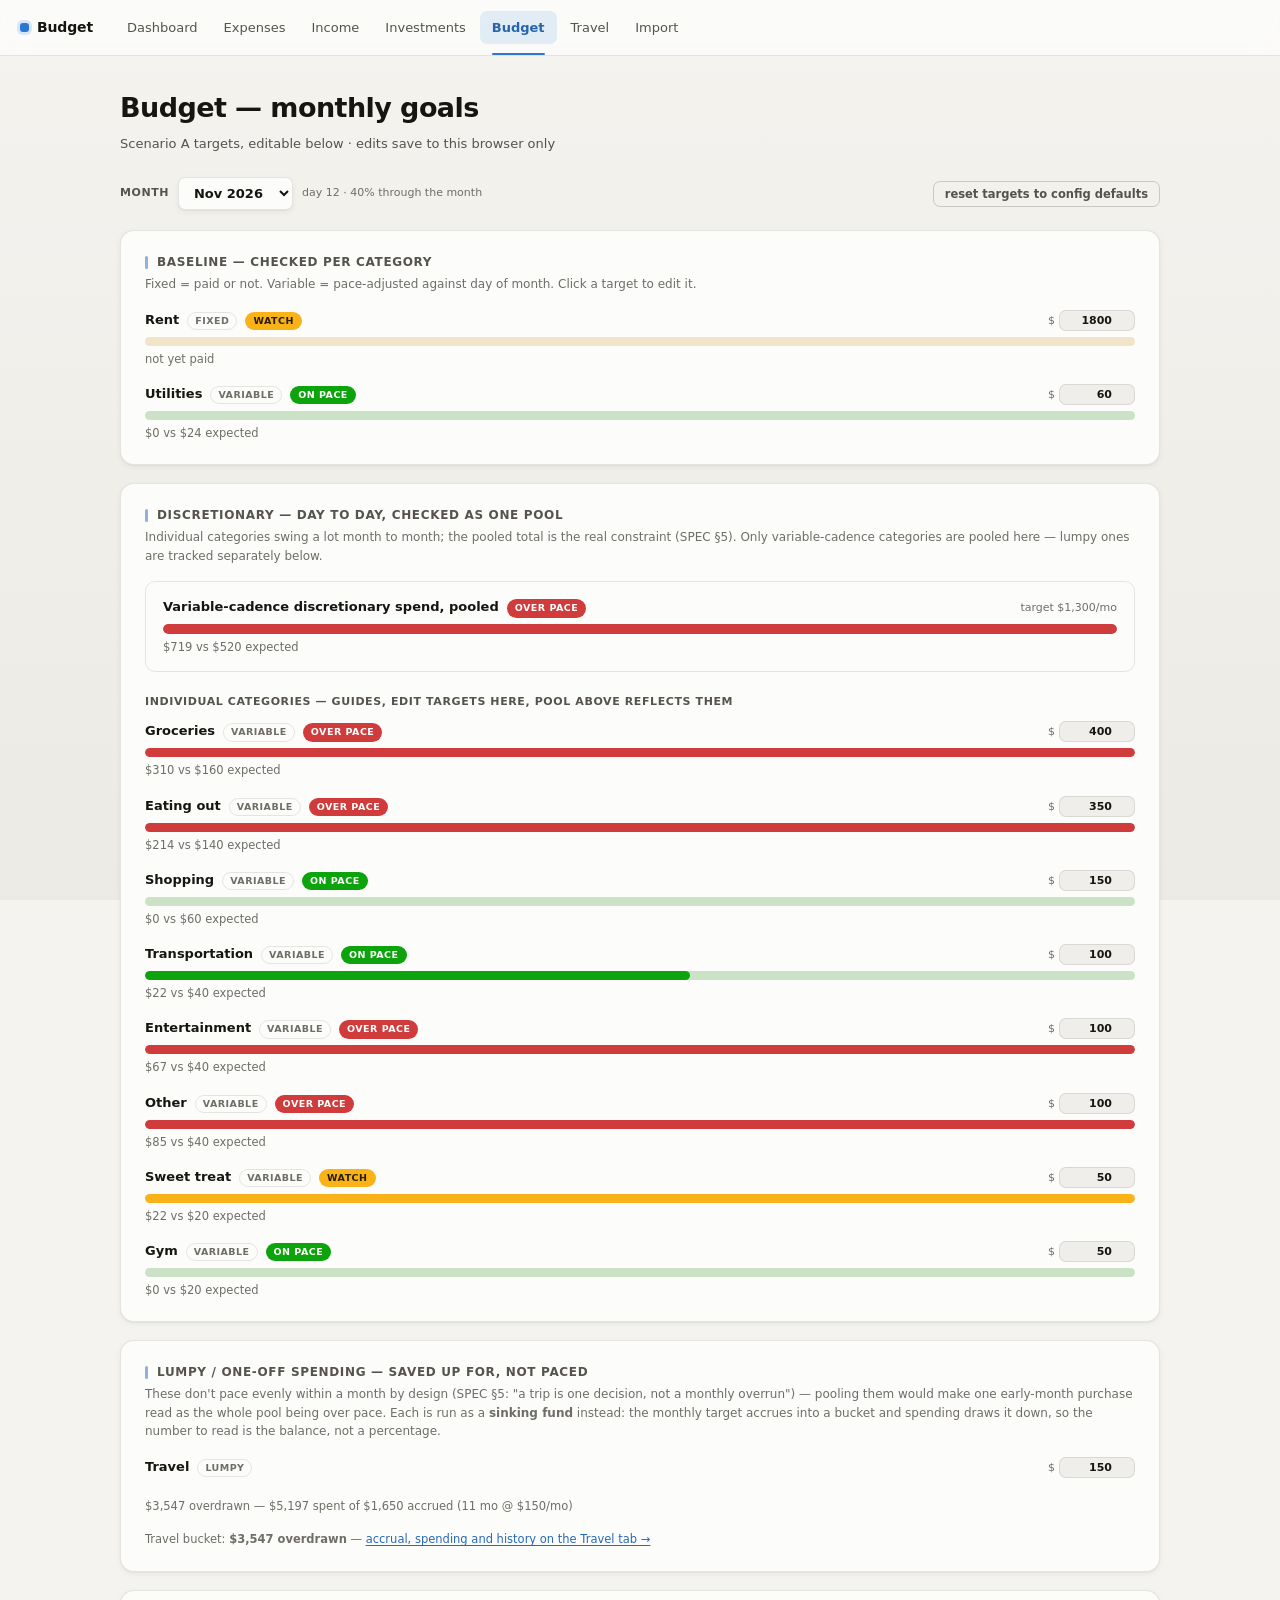
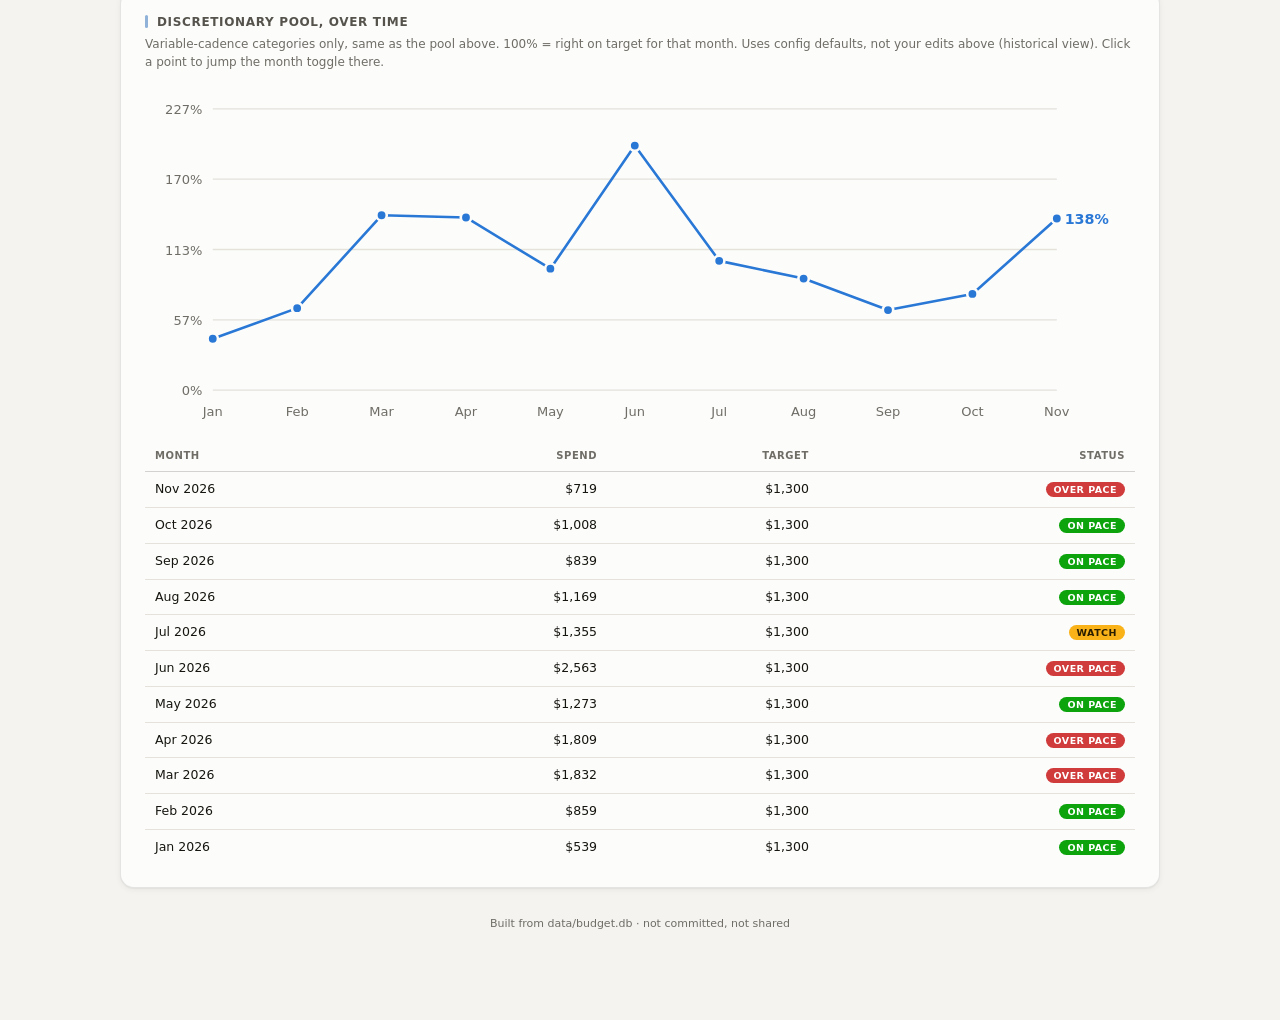
==== commit 18b4cc22: "Regenerate the dashboard Co-Authored-By: Claude Opus 5 <noreply@anthropic.com>" ====
--- a/site/budget.html
+++ b/site/budget.html
@@ -167,7 +167,7 @@
       <div class="meter-track m-track"><div class="meter-fill m-fill"></div></div>
       <div class="meter-note m-note"></div>
     </div>
-    <div class="meter-note" style="margin-top:6px">Travel bucket: <strong>$3,274 overdrawn</strong> —
+    <div class="meter-note" style="margin-top:6px">Travel bucket: <strong>$3,547 overdrawn</strong> —
       <a href="travel.html">accrual, spending and history on the Travel tab →</a></div>
   </div>
 
@@ -178,13 +178,13 @@
     
   <svg viewBox="0 0 760 260" class="chart-svg">
     <line x1="52" y1="232.0" x2="700" y2="232.0" stroke="var(--gridline)" stroke-width="1"/><text x="44" y="236.0" text-anchor="end" class="axis-label">0%</text><line x1="52" y1="178.0" x2="700" y2="178.0" stroke="var(--gridline)" stroke-width="1"/><text x="44" y="182.0" text-anchor="end" class="axis-label">57%</text><line x1="52" y1="124.0" x2="700" y2="124.0" stroke="var(--gridline)" stroke-width="1"/><text x="44" y="128.0" text-anchor="end" class="axis-label">113%</text><line x1="52" y1="70.0" x2="700" y2="70.0" stroke="var(--gridline)" stroke-width="1"/><text x="44" y="74.0" text-anchor="end" class="axis-label">170%</text><line x1="52" y1="16.0" x2="700" y2="16.0" stroke="var(--gridline)" stroke-width="1"/><text x="44" y="20.0" text-anchor="end" class="axis-label">227%</text>
-    <path d="M 52.0 192.5 L 116.8 169.0 L 181.6 97.7 L 246.4 99.4 L 311.2 138.7 L 376.0 44.2 L 440.8 132.7 L 505.6 146.3 L 570.4 170.5 L 635.2 158.1 L 700.0 88.3" fill="none" stroke="var(--series-1)" stroke-width="2" stroke-linejoin="round" stroke-linecap="round"/>
-    <circle cx="52.0" cy="192.5" r="4" fill="var(--series-1)" stroke="var(--surface-1)" stroke-width="2"/><circle cx="116.8" cy="169.0" r="4" fill="var(--series-1)" stroke="var(--surface-1)" stroke-width="2"/><circle cx="181.6" cy="97.7" r="4" fill="var(--series-1)" stroke="var(--surface-1)" stroke-width="2"/><circle cx="246.4" cy="99.4" r="4" fill="var(--series-1)" stroke="var(--surface-1)" stroke-width="2"/><circle cx="311.2" cy="138.7" r="4" fill="var(--series-1)" stroke="var(--surface-1)" stroke-width="2"/><circle cx="376.0" cy="44.2" r="4" fill="var(--series-1)" stroke="var(--surface-1)" stroke-width="2"/><circle cx="440.8" cy="132.7" r="4" fill="var(--series-1)" stroke="var(--surface-1)" stroke-width="2"/><circle cx="505.6" cy="146.3" r="4" fill="var(--series-1)" stroke="var(--surface-1)" stroke-width="2"/><circle cx="570.4" cy="170.5" r="4" fill="var(--series-1)" stroke="var(--surface-1)" stroke-width="2"/><circle cx="635.2" cy="158.1" r="4" fill="var(--series-1)" stroke="var(--surface-1)" stroke-width="2"/><circle cx="700.0" cy="88.3" r="4" fill="var(--series-1)" stroke="var(--surface-1)" stroke-width="2"/>
+    <path d="M 52.0 192.5 L 116.8 169.0 L 181.6 97.7 L 246.4 99.4 L 311.2 138.7 L 376.0 44.2 L 440.8 132.7 L 505.6 146.3 L 570.4 170.5 L 635.2 158.1 L 700.0 100.2" fill="none" stroke="var(--series-1)" stroke-width="2" stroke-linejoin="round" stroke-linecap="round"/>
+    <circle cx="52.0" cy="192.5" r="4" fill="var(--series-1)" stroke="var(--surface-1)" stroke-width="2"/><circle cx="116.8" cy="169.0" r="4" fill="var(--series-1)" stroke="var(--surface-1)" stroke-width="2"/><circle cx="181.6" cy="97.7" r="4" fill="var(--series-1)" stroke="var(--surface-1)" stroke-width="2"/><circle cx="246.4" cy="99.4" r="4" fill="var(--series-1)" stroke="var(--surface-1)" stroke-width="2"/><circle cx="311.2" cy="138.7" r="4" fill="var(--series-1)" stroke="var(--surface-1)" stroke-width="2"/><circle cx="376.0" cy="44.2" r="4" fill="var(--series-1)" stroke="var(--surface-1)" stroke-width="2"/><circle cx="440.8" cy="132.7" r="4" fill="var(--series-1)" stroke="var(--surface-1)" stroke-width="2"/><circle cx="505.6" cy="146.3" r="4" fill="var(--series-1)" stroke="var(--surface-1)" stroke-width="2"/><circle cx="570.4" cy="170.5" r="4" fill="var(--series-1)" stroke="var(--surface-1)" stroke-width="2"/><circle cx="635.2" cy="158.1" r="4" fill="var(--series-1)" stroke="var(--surface-1)" stroke-width="2"/><circle cx="700.0" cy="100.2" r="4" fill="var(--series-1)" stroke="var(--surface-1)" stroke-width="2"/>
     <text x="52.0" y="252" text-anchor="middle" class="axis-label">Jan</text><text x="116.8" y="252" text-anchor="middle" class="axis-label">Feb</text><text x="181.6" y="252" text-anchor="middle" class="axis-label">Mar</text><text x="246.4" y="252" text-anchor="middle" class="axis-label">Apr</text><text x="311.2" y="252" text-anchor="middle" class="axis-label">May</text><text x="376.0" y="252" text-anchor="middle" class="axis-label">Jun</text><text x="440.8" y="252" text-anchor="middle" class="axis-label">Jul</text><text x="505.6" y="252" text-anchor="middle" class="axis-label">Aug</text><text x="570.4" y="252" text-anchor="middle" class="axis-label">Sep</text><text x="635.2" y="252" text-anchor="middle" class="axis-label">Oct</text><text x="700.0" y="252" text-anchor="middle" class="axis-label">Nov</text>
-    <text x="706.0" y="92.3" class="end-label" fill="var(--series-1)">151%</text>
+    <text x="706.0" y="104.2" class="end-label" fill="var(--series-1)">138%</text>
     <line id="crosshair-pool-hist" x1="0" y1="16" x2="0" y2="232"
           stroke="var(--baseline)" stroke-width="1" style="display:none"/>
-    <rect class="hit-target" data-crosshair="crosshair-pool-hist" data-cx="52.0" data-tooltip-title="Jan 2026" data-tooltip-rows="[[&quot;Discretionary spend vs target&quot;, &quot;41%&quot;, &quot;var(--series-1)&quot;]]" data-month-idx="0" x="22.5" y="16" width="58.9" height="216" fill="transparent"/><rect class="hit-target" data-crosshair="crosshair-pool-hist" data-cx="116.8" data-tooltip-title="Feb 2026" data-tooltip-rows="[[&quot;Discretionary spend vs target&quot;, &quot;66%&quot;, &quot;var(--series-1)&quot;]]" data-month-idx="1" x="87.3" y="16" width="58.9" height="216" fill="transparent"/><rect class="hit-target" data-crosshair="crosshair-pool-hist" data-cx="181.6" data-tooltip-title="Mar 2026" data-tooltip-rows="[[&quot;Discretionary spend vs target&quot;, &quot;141%&quot;, &quot;var(--series-1)&quot;]]" data-month-idx="2" x="152.1" y="16" width="58.9" height="216" fill="transparent"/><rect class="hit-target" data-crosshair="crosshair-pool-hist" data-cx="246.4" data-tooltip-title="Apr 2026" data-tooltip-rows="[[&quot;Discretionary spend vs target&quot;, &quot;139%&quot;, &quot;var(--series-1)&quot;]]" data-month-idx="3" x="216.9" y="16" width="58.9" height="216" fill="transparent"/><rect class="hit-target" data-crosshair="crosshair-pool-hist" data-cx="311.2" data-tooltip-title="May 2026" data-tooltip-rows="[[&quot;Discretionary spend vs target&quot;, &quot;98%&quot;, &quot;var(--series-1)&quot;]]" data-month-idx="4" x="281.7" y="16" width="58.9" height="216" fill="transparent"/><rect class="hit-target" data-crosshair="crosshair-pool-hist" data-cx="376.0" data-tooltip-title="Jun 2026" data-tooltip-rows="[[&quot;Discretionary spend vs target&quot;, &quot;197%&quot;, &quot;var(--series-1)&quot;]]" data-month-idx="5" x="346.5" y="16" width="58.9" height="216" fill="transparent"/><rect class="hit-target" data-crosshair="crosshair-pool-hist" data-cx="440.8" data-tooltip-title="Jul 2026" data-tooltip-rows="[[&quot;Discretionary spend vs target&quot;, &quot;104%&quot;, &quot;var(--series-1)&quot;]]" data-month-idx="6" x="411.3" y="16" width="58.9" height="216" fill="transparent"/><rect class="hit-target" data-crosshair="crosshair-pool-hist" data-cx="505.6" data-tooltip-title="Aug 2026" data-tooltip-rows="[[&quot;Discretionary spend vs target&quot;, &quot;90%&quot;, &quot;var(--series-1)&quot;]]" data-month-idx="7" x="476.1" y="16" width="58.9" height="216" fill="transparent"/><rect class="hit-target" data-crosshair="crosshair-pool-hist" data-cx="570.4" data-tooltip-title="Sep 2026" data-tooltip-rows="[[&quot;Discretionary spend vs target&quot;, &quot;65%&quot;, &quot;var(--series-1)&quot;]]" data-month-idx="8" x="540.9" y="16" width="58.9" height="216" fill="transparent"/><rect class="hit-target" data-crosshair="crosshair-pool-hist" data-cx="635.2" data-tooltip-title="Oct 2026" data-tooltip-rows="[[&quot;Discretionary spend vs target&quot;, &quot;78%&quot;, &quot;var(--series-1)&quot;]]" data-month-idx="9" x="605.7" y="16" width="58.9" height="216" fill="transparent"/><rect class="hit-target" data-crosshair="crosshair-pool-hist" data-cx="700.0" data-tooltip-title="Nov 2026" data-tooltip-rows="[[&quot;Discretionary spend vs target&quot;, &quot;151%&quot;, &quot;var(--series-1)&quot;]]" data-month-idx="10" x="670.5" y="16" width="58.9" height="216" fill="transparent"/>
+    <rect class="hit-target" data-crosshair="crosshair-pool-hist" data-cx="52.0" data-tooltip-title="Jan 2026" data-tooltip-rows="[[&quot;Discretionary spend vs target&quot;, &quot;41%&quot;, &quot;var(--series-1)&quot;]]" data-month-idx="0" x="22.5" y="16" width="58.9" height="216" fill="transparent"/><rect class="hit-target" data-crosshair="crosshair-pool-hist" data-cx="116.8" data-tooltip-title="Feb 2026" data-tooltip-rows="[[&quot;Discretionary spend vs target&quot;, &quot;66%&quot;, &quot;var(--series-1)&quot;]]" data-month-idx="1" x="87.3" y="16" width="58.9" height="216" fill="transparent"/><rect class="hit-target" data-crosshair="crosshair-pool-hist" data-cx="181.6" data-tooltip-title="Mar 2026" data-tooltip-rows="[[&quot;Discretionary spend vs target&quot;, &quot;141%&quot;, &quot;var(--series-1)&quot;]]" data-month-idx="2" x="152.1" y="16" width="58.9" height="216" fill="transparent"/><rect class="hit-target" data-crosshair="crosshair-pool-hist" data-cx="246.4" data-tooltip-title="Apr 2026" data-tooltip-rows="[[&quot;Discretionary spend vs target&quot;, &quot;139%&quot;, &quot;var(--series-1)&quot;]]" data-month-idx="3" x="216.9" y="16" width="58.9" height="216" fill="transparent"/><rect class="hit-target" data-crosshair="crosshair-pool-hist" data-cx="311.2" data-tooltip-title="May 2026" data-tooltip-rows="[[&quot;Discretionary spend vs target&quot;, &quot;98%&quot;, &quot;var(--series-1)&quot;]]" data-month-idx="4" x="281.7" y="16" width="58.9" height="216" fill="transparent"/><rect class="hit-target" data-crosshair="crosshair-pool-hist" data-cx="376.0" data-tooltip-title="Jun 2026" data-tooltip-rows="[[&quot;Discretionary spend vs target&quot;, &quot;197%&quot;, &quot;var(--series-1)&quot;]]" data-month-idx="5" x="346.5" y="16" width="58.9" height="216" fill="transparent"/><rect class="hit-target" data-crosshair="crosshair-pool-hist" data-cx="440.8" data-tooltip-title="Jul 2026" data-tooltip-rows="[[&quot;Discretionary spend vs target&quot;, &quot;104%&quot;, &quot;var(--series-1)&quot;]]" data-month-idx="6" x="411.3" y="16" width="58.9" height="216" fill="transparent"/><rect class="hit-target" data-crosshair="crosshair-pool-hist" data-cx="505.6" data-tooltip-title="Aug 2026" data-tooltip-rows="[[&quot;Discretionary spend vs target&quot;, &quot;90%&quot;, &quot;var(--series-1)&quot;]]" data-month-idx="7" x="476.1" y="16" width="58.9" height="216" fill="transparent"/><rect class="hit-target" data-crosshair="crosshair-pool-hist" data-cx="570.4" data-tooltip-title="Sep 2026" data-tooltip-rows="[[&quot;Discretionary spend vs target&quot;, &quot;65%&quot;, &quot;var(--series-1)&quot;]]" data-month-idx="8" x="540.9" y="16" width="58.9" height="216" fill="transparent"/><rect class="hit-target" data-crosshair="crosshair-pool-hist" data-cx="635.2" data-tooltip-title="Oct 2026" data-tooltip-rows="[[&quot;Discretionary spend vs target&quot;, &quot;78%&quot;, &quot;var(--series-1)&quot;]]" data-month-idx="9" x="605.7" y="16" width="58.9" height="216" fill="transparent"/><rect class="hit-target" data-crosshair="crosshair-pool-hist" data-cx="700.0" data-tooltip-title="Nov 2026" data-tooltip-rows="[[&quot;Discretionary spend vs target&quot;, &quot;138%&quot;, &quot;var(--series-1)&quot;]]" data-month-idx="10" x="670.5" y="16" width="58.9" height="216" fill="transparent"/>
   </svg>
     <table class="data-table" style="margin-top:14px">
       <thead><tr><th>Month</th><th class="num">Spend</th><th class="num">Target</th><th class="num">Status</th></tr></thead>
@@ -252,7 +252,7 @@
 <div id="tooltip"></div>
 <script src="app.js"></script>
 <script>
-window.DATA = {"months": ["2026-01", "2026-02", "2026-03", "2026-04", "2026-05", "2026-06", "2026-07", "2026-08", "2026-09", "2026-10", "2026-11"], "monthLabels": {"2026-01": "Jan 2026", "2026-02": "Feb 2026", "2026-03": "Mar 2026", "2026-04": "Apr 2026", "2026-05": "May 2026", "2026-06": "Jun 2026", "2026-07": "Jul 2026", "2026-08": "Aug 2026", "2026-09": "Sep 2026", "2026-10": "Oct 2026", "2026-11": "Nov 2026"}, "livePace": 0.36666666666666664, "dayOfMonth": 11, "categories": {"rent": {"label": "Rent", "cadence": "fixed", "group": "baseline", "baseTarget": 1800.0}, "utilities": {"label": "Utilities", "cadence": "variable", "group": "baseline", "baseTarget": 60.0}, "groceries": {"label": "Groceries", "cadence": "variable", "group": "discretionary", "baseTarget": 400.0}, "transportation": {"label": "Transportation", "cadence": "variable", "group": "discretionary", "baseTarget": 100.0}, "eating_out": {"label": "Eating out", "cadence": "variable", "group": "discretionary", "baseTarget": 350.0}, "sweet_treat": {"label": "Sweet treat", "cadence": "variable", "group": "discretionary", "baseTarget": 50.0}, "entertainment": {"label": "Entertainment", "cadence": "variable", "group": "discretionary", "baseTarget": 100.0}, "gym": {"label": "Gym", "cadence": "variable", "group": "discretionary", "baseTarget": 50.0}, "shopping": {"label": "Shopping", "cadence": "variable", "group": "discretionary", "baseTarget": 150.0}, "other": {"label": "Other", "cadence": "variable", "group": "discretionary", "baseTarget": 100.0}, "travel": {"label": "Travel", "cadence": "lumpy", "group": "discretionary", "baseTarget": 150.0}}, "incomeCategories": {"salary": {"label": "Salary", "isTransfer": false}, "gift": {"label": "Gift", "isTransfer": false}, "side_hustle": {"label": "Side hustle", "isTransfer": false}, "tax_refund": {"label": "Tax refund", "isTransfer": false}, "reimbursement": {"label": "Reimbursement", "isTransfer": false}, "resale": {"label": "Resale", "isTransfer": false}, "rebate": {"label": "Rebate", "isTransfer": false}, "stock_sale": {"label": "Stock sale", "isTransfer": true}, "deposit_return": {"label": "Deposit return", "isTransfer": true}}, "investmentCategories": {"brokerage": {"label": "Brokerage", "color": "var(--series-1)"}, "roth_ira": {"label": "Roth IRA", "color": "var(--series-4)"}, "emergency_fund": {"label": "Emergency fund", "color": "var(--series-3)"}, "crypto": {"label": "Crypto", "color": "var(--series-2)"}}, "byMonth": {"2026-01": {"income": 5497.73, "expense": 2984.97, "investment": 5000.0, "expenseByCat": {"eating_out": 203.14, "sweet_treat": 7.63, "transportation": 49.5, "travel": 562.42, "groceries": 211.14999999999998, "gym": 61.69, "shopping": 5.44, "rent": 1844.0, "utilities": 40.0}, "incomeByCat": {"salary": 4424.27, "gift": 1000.0, "resale": 73.46}, "transferByCat": {}, "investmentByCat": {"brokerage": 1000.0, "roth_ira": 4000.0}, "expenseTxns": [{"date": "2026-01-31", "description": "Subway", "category": "transportation", "amount": 18}, {"date": "2026-01-30", "description": "TJs + Big Apple Meat Market + Target", "category": "eating_out", "amount": 88.1}, {"date": "2026-01-28", "description": "Rent", "category": "rent", "amount": 1844}, {"date": "2026-01-28", "description": "Utilities", "category": "utilities", "amount": 40}, {"date": "2026-01-26", "description": "Costco Groceries", "category": "groceries", "amount": 111.78999999999999}, {"date": "2026-01-26", "description": "Chipotle", "category": "eating_out", "amount": 17.53}, {"date": "2026-01-25", "description": "Westway Diner", "category": "eating_out", "amount": 25}, {"date": "2026-01-25", "description": "Flight to SF", "category": "travel", "amount": 108.48}, {"date": "2026-01-25", "description": "Sunglasses", "category": "shopping", "amount": 5.44}, {"date": "2026-01-22", "description": "TJs + Target + Food Emporium + Udon", "category": "groceries", "amount": 99.36}, {"date": "2026-01-22", "description": "Naya", "category": "eating_out", "amount": 14.43}, {"date": "2026-01-22", "description": "Lifetime", "category": "gym", "amount": 61.69}, {"date": "2026-01-21", "description": "Uber+Lyft for SF", "category": "travel", "amount": 103.01}, {"date": "2026-01-21", "description": "Subway", "category": "transportation", "amount": 11.5}, {"date": "2026-01-21", "description": "Subway", "category": "transportation", "amount": 18}, {"date": "2026-01-21", "description": "Flights to SF", "category": "travel", "amount": 216.8}, {"date": "2026-01-20", "description": "DragonEats (Banh Mi)", "category": "travel", "amount": 32.86}, {"date": "2026-01-19", "description": "CVS (..)", "category": "travel", "amount": 17.29}, {"date": "2026-01-19", "description": "Ben Thai", "category": "travel", "amount": 54.96}, {"date": "2026-01-18", "description": "Sausalito Ferry + Pizza", "category": "travel", "amount": 15.35}, {"date": "2026-01-17", "description": "Tadaima", "category": "travel", "amount": 7.33}, {"date": "2026-01-17", "description": "Bi-Rite Market", "category": "travel", "amount": 6.34}, {"date": "2026-01-15", "description": "Marie's Deli (Banh Mi)", "category": "eating_out", "amount": 16.13}, {"date": "2026-01-13", "description": "Metro", "category": "transportation", "amount": 2}, {"date": "2026-01-13", "description": "Pressed Acai Bowl", "category": "eating_out", "amount": 13.95}, {"date": "2026-01-11", "description": "Omma Tofu House", "category": "eating_out", "amount": 18}, {"date": "2026-01-11", "description": "One Tea Boba", "category": "sweet_treat", "amount": 7.63}, {"date": "2026-01-10", "description": "YinTang Hotpot", "category": "eating_out", "amount": 10}], "incomeTxns": [{"date": "2026-01-23", "description": "Underdog", "category": "resale", "amount": 73.46, "kind": "income"}, {"date": "2026-01-23", "description": "Deloitte", "category": "salary", "amount": 2212.13, "kind": "income"}, {"date": "2026-01-14", "description": "Happy New Year", "category": "gift", "amount": 1000, "kind": "income"}, {"date": "2026-01-09", "description": "Deloitte", "category": "salary", "amount": 2212.14, "kind": "income"}], "investmentTxns": [{"date": "2026-01-23", "description": "MoneyLink transfer from Chase", "category": "brokerage", "amount": 1000}, {"date": "2026-01-23", "description": "MoneyLink transfer from Chase (Roth IRA)", "category": "roth_ira", "amount": 4000}]}, "2026-02": {"income": 6424.2699999999995, "expense": 3992.33, "investment": 2200.0, "expenseByCat": {"eating_out": 144.39, "gym": 298.0, "groceries": 243.45000000000002, "other": 29.92, "transportation": 68.5, "travel": 1236.8899999999999, "rent": 1844.0, "utilities": 52.0, "entertainment": 62.83, "sweet_treat": 12.35}, "incomeByCat": {"salary": 4424.27, "gift": 2000.0}, "transferByCat": {}, "investmentByCat": {"brokerage": 2200.0}, "expenseTxns": [{"date": "2026-02-28", "description": "Salt Bread + Matcha", "category": "sweet_treat", "amount": 12.35}, {"date": "2026-02-28", "description": "Amy Ruth's Soul Food", "category": "eating_out", "amount": 30}, {"date": "2026-02-28", "description": "Trader Joe's", "category": "groceries", "amount": 91.87}, {"date": "2026-02-28", "description": "Subway", "category": "transportation", "amount": 21}, {"date": "2026-02-27", "description": "Rent", "category": "rent", "amount": 1844}, {"date": "2026-02-27", "description": "Utilities", "category": "utilities", "amount": 52}, {"date": "2026-02-27", "description": "Night out (karaoke + pocha + uber + fluffies)", "category": "entertainment", "amount": 62.83}, {"date": "2026-02-26", "description": "Duke's", "category": "eating_out", "amount": 17.96}, {"date": "2026-02-22", "description": "Springbone", "category": "eating_out", "amount": 25.91}, {"date": "2026-02-21", "description": "Subway", "category": "transportation", "amount": 21}, {"date": "2026-02-20", "description": "Trader Joe's", "category": "groceries", "amount": 129.17000000000002}, {"date": "2026-02-16", "description": "PhotoBooth", "category": "travel", "amount": 15}, {"date": "2026-02-16", "description": "Lyft Ride", "category": "travel", "amount": 14.24}, {"date": "2026-02-16", "description": "Malatang", "category": "travel", "amount": 51.61}, {"date": "2026-02-15", "description": "Lunch w/ Shashank", "category": "eating_out", "amount": 40}, {"date": "2026-02-15", "description": "Paper towels + Tissues", "category": "other", "amount": 12.5}, {"date": "2026-02-14", "description": "Khao Tiew", "category": "travel", "amount": 80.75}, {"date": "2026-02-13", "description": "Clipper", "category": "travel", "amount": 21.6}, {"date": "2026-02-12", "description": "Trader Joe's (Flowers + Choclate)", "category": "travel", "amount": 27.23}, {"date": "2026-02-12", "description": "O2 Valley", "category": "travel", "amount": 18.94}, {"date": "2026-02-12", "description": "Pho Element", "category": "travel", "amount": 45.99}, {"date": "2026-02-11", "description": "Subway", "category": "transportation", "amount": 11.5}, {"date": "2026-02-09", "description": "Korea Flight", "category": "travel", "amount": 961.53}, {"date": "2026-02-08", "description": "Glossier Lip Balm", "category": "other", "amount": 17.42}, {"date": "2026-02-08", "description": "Subway", "category": "transportation", "amount": 15}, {"date": "2026-02-06", "description": "TJs Run", "category": "groceries", "amount": 22.41}, {"date": "2026-02-04", "description": "Duke's Bibimbap", "category": "eating_out", "amount": 18}, {"date": "2026-02-03", "description": "Lifetime", "category": "gym", "amount": 298}, {"date": "2026-02-01", "description": "Chipotle", "category": "eating_out", "amount": 12.52}], "incomeTxns": [{"date": "2026-02-20", "description": "Deloitte", "category": "salary", "amount": 2212.13, "kind": "income"}, {"date": "2026-02-18", "description": "Red Envelopes", "category": "gift", "amount": 2000, "kind": "income"}, {"date": "2026-02-06", "description": "Deloitte", "category": "salary", "amount": 2212.14, "kind": "income"}], "investmentTxns": [{"date": "2026-02-06", "description": "MoneyLink transfer from Chase", "category": "brokerage", "amount": 200}, {"date": "2026-02-06", "description": "MoneyLink transfer from Chase", "category": "brokerage", "amount": 2000}]}, "2026-03": {"income": 4529.28, "expense": 3865.71, "investment": 0.0, "expenseByCat": {"gym": 381.1, "groceries": 624.5100000000001, "eating_out": 183.63, "transportation": 56.0, "entertainment": 238.25, "shopping": 155.17000000000002, "other": 180.0, "sweet_treat": 13.600000000000001, "travel": 139.4, "rent": 1844.0, "utilities": 50.05}, "incomeByCat": {"reimbursement": 105.0, "salary": 4424.28}, "transferByCat": {}, "investmentByCat": {}, "expenseTxns": [{"date": "2026-03-31", "description": "Costco Groceries", "category": "groceries", "amount": 51.46}, {"date": "2026-03-31", "description": "Urgent Care + Antibiotics", "category": "other", "amount": 30}, {"date": "2026-03-31", "description": "Rent", "category": "rent", "amount": 1844}, {"date": "2026-03-31", "description": "Utilities", "category": "utilities", "amount": 50.05}, {"date": "2026-03-30", "description": "Target", "category": "groceries", "amount": 40.709999999999994}, {"date": "2026-03-29", "description": "Lifetime - penalty", "category": "gym", "amount": 41.8}, {"date": "2026-03-29", "description": "Apollo Bagels", "category": "eating_out", "amount": 14.7}, {"date": "2026-03-29", "description": "Molly Tea", "category": "sweet_treat", "amount": 7.61}, {"date": "2026-03-28", "description": "L'industrie", "category": "eating_out", "amount": 7}, {"date": "2026-03-28", "description": "Movies", "category": "entertainment", "amount": 25}, {"date": "2026-03-28", "description": "Taxi + Uber", "category": "transportation", "amount": 8}, {"date": "2026-03-26", "description": "Mission NYC", "category": "entertainment", "amount": 30}, {"date": "2026-03-26", "description": "Naya", "category": "eating_out", "amount": 14.43}, {"date": "2026-03-25", "description": "Night-out w/ Coworkers", "category": "entertainment", "amount": 100}, {"date": "2026-03-25", "description": "Flight to NYC from SF", "category": "travel", "amount": 139.4}, {"date": "2026-03-24", "description": "Stomach Flu meds + bread", "category": "groceries", "amount": 24.76}, {"date": "2026-03-23", "description": "Costco Groceries", "category": "groceries", "amount": 69.57}, {"date": "2026-03-22", "description": "Uniqlo", "category": "shopping", "amount": 84.8}, {"date": "2026-03-22", "description": "Target", "category": "groceries", "amount": 26.06}, {"date": "2026-03-22", "description": "Subway", "category": "transportation", "amount": 9}, {"date": "2026-03-21", "description": "Hom Caf\u00e9 Matcha", "category": "sweet_treat", "amount": 5.99}, {"date": "2026-03-21", "description": "Chick Fila", "category": "eating_out", "amount": 12.74}, {"date": "2026-03-20", "description": "Trader Joe's", "category": "groceries", "amount": 76.07}, {"date": "2026-03-18", "description": "AMEX Annual Fee", "category": "other", "amount": 150}, {"date": "2026-03-15", "description": "Subway", "category": "transportation", "amount": 21}, {"date": "2026-03-15", "description": "Lifetime Smoothie", "category": "eating_out", "amount": 15.16}, {"date": "2026-03-14", "description": "Chipotle", "category": "eating_out", "amount": 17.75}, {"date": "2026-03-14", "description": "Lifetime - penalty", "category": "gym", "amount": 41.8}, {"date": "2026-03-13", "description": "Trader Joe's", "category": "groceries", "amount": 62.73}, {"date": "2026-03-13", "description": "Tofu Tofu", "category": "eating_out", "amount": 75.5}, {"date": "2026-03-12", "description": "Target", "category": "groceries", "amount": 41.02}, {"date": "2026-03-12", "description": "Amazon - Macbook case, Usb", "category": "shopping", "amount": 70.37}, {"date": "2026-03-10", "description": "Bay to Breakers", "category": "entertainment", "amount": 83.25}, {"date": "2026-03-08", "description": "Subway", "category": "transportation", "amount": 18}, {"date": "2026-03-07", "description": "Prince St. Pizza", "category": "eating_out", "amount": 8.17}, {"date": "2026-03-07", "description": "Chipotle", "category": "eating_out", "amount": 18.18}, {"date": "2026-03-07", "description": "Trader Joe's", "category": "groceries", "amount": 105.63}, {"date": "2026-03-06", "description": "Target", "category": "groceries", "amount": 34.629999999999995}, {"date": "2026-03-01", "description": "Lifetime", "category": "gym", "amount": 297.5}, {"date": "2026-03-01", "description": "Trader Joe's", "category": "groceries", "amount": 91.87}], "incomeTxns": [{"date": "2026-03-22", "description": "Deloitte", "category": "salary", "amount": 2212.14, "kind": "income"}, {"date": "2026-03-06", "description": "Deloitte", "category": "salary", "amount": 2212.14, "kind": "income"}, {"date": "2026-03-02", "description": "Eye Medical Reimbursement", "category": "reimbursement", "amount": 105, "kind": "income"}], "investmentTxns": []}, "2026-04": {"income": 6534.360000000001, "expense": 5027.04, "investment": 0.0, "expenseByCat": {"gym": 297.5, "groceries": 214.46, "other": 583.0, "sweet_treat": 59.25999999999999, "eating_out": 513.65, "entertainment": 62.84, "transportation": 78.0, "travel": 1319.33, "rent": 1844.0, "utilities": 55.0}, "incomeByCat": {"salary": 3654.36, "tax_refund": 2880.0}, "transferByCat": {}, "investmentByCat": {}, "expenseTxns": [{"date": "2026-04-30", "description": "Running Gels", "category": "entertainment", "amount": 33}, {"date": "2026-04-29", "description": "Rent", "category": "rent", "amount": 1844}, {"date": "2026-04-29", "description": "Utilities", "category": "utilities", "amount": 55}, {"date": "2026-04-28", "description": "Olive Young", "category": "travel", "amount": 52.41}, {"date": "2026-04-28", "description": "Convenience Stores", "category": "travel", "amount": 89.57}, {"date": "2026-04-28", "description": "Korea Misc.", "category": "travel", "amount": 121.13999999999999}, {"date": "2026-04-28", "description": "Trader Joe's", "category": "groceries", "amount": 62.87}, {"date": "2026-04-28", "description": "Target", "category": "groceries", "amount": 38.47}, {"date": "2026-04-27", "description": "Chain", "category": "travel", "amount": 101.69}, {"date": "2026-04-26", "description": "Musinsa", "category": "travel", "amount": 54.16}, {"date": "2026-04-25", "description": "Uniqlo Drop", "category": "travel", "amount": 179.44}, {"date": "2026-04-25", "description": "Haircut + hair cream", "category": "travel", "amount": 58.36}, {"date": "2026-04-24", "description": "Luh Calm Fit", "category": "travel", "amount": 100.91}, {"date": "2026-04-23", "description": "Gentle Monsters", "category": "travel", "amount": 218.5}, {"date": "2026-04-22", "description": "MLB-shirt", "category": "travel", "amount": 45.09}, {"date": "2026-04-21", "description": "Woodaepobeulraeg", "category": "travel", "amount": 59.13}, {"date": "2026-04-20", "description": "Uber for Korea", "category": "travel", "amount": 19.94}, {"date": "2026-04-20", "description": "Cash for Korea", "category": "travel", "amount": 200}, {"date": "2026-04-20", "description": "Capital One Annual Fee", "category": "other", "amount": 395}, {"date": "2026-04-20", "description": "Esim for Korea", "category": "travel", "amount": 18.99}, {"date": "2026-04-19", "description": "Subway", "category": "transportation", "amount": 24}, {"date": "2026-04-19", "description": "Souraji", "category": "eating_out", "amount": 130.65}, {"date": "2026-04-18", "description": "Raku + Pizza", "category": "eating_out", "amount": 42.39}, {"date": "2026-04-18", "description": "Matcha", "category": "sweet_treat", "amount": 8.44}, {"date": "2026-04-16", "description": "Los Tacos", "category": "eating_out", "amount": 12.96}, {"date": "2026-04-16", "description": "Jollibee", "category": "eating_out", "amount": 21}, {"date": "2026-04-15", "description": "Claude", "category": "other", "amount": 20}, {"date": "2026-04-14", "description": "Taxes", "category": "other", "amount": 88}, {"date": "2026-04-13", "description": "Tennis Balls", "category": "entertainment", "amount": 10}, {"date": "2026-04-12", "description": "Subway", "category": "transportation", "amount": 21}, {"date": "2026-04-11", "description": "Kettl + Kijitora Matcha", "category": "sweet_treat", "amount": 16.88}, {"date": "2026-04-11", "description": "Birds of a Feather + Radio Bakery", "category": "eating_out", "amount": 50}, {"date": "2026-04-10", "description": "Target", "category": "groceries", "amount": 25.7}, {"date": "2026-04-08", "description": "Whole Foods", "category": "groceries", "amount": 3.29}, {"date": "2026-04-07", "description": "Broad Nosh Bagels", "category": "eating_out", "amount": 19.99}, {"date": "2026-04-06", "description": "Subway", "category": "transportation", "amount": 33}, {"date": "2026-04-06", "description": "Sorate", "category": "sweet_treat", "amount": 7.84}, {"date": "2026-04-05", "description": "Fish Cheeks", "category": "eating_out", "amount": 93.66}, {"date": "2026-04-05", "description": "AunTea Jenny", "category": "sweet_treat", "amount": 7.62}, {"date": "2026-04-04", "description": "Luckin Coffee", "category": "sweet_treat", "amount": 2.17}, {"date": "2026-04-04", "description": "Nubiani", "category": "eating_out", "amount": 143}, {"date": "2026-04-04", "description": "Wine", "category": "entertainment", "amount": 19.84}, {"date": "2026-04-03", "description": "ATM Withdrawal", "category": "other", "amount": 80}, {"date": "2026-04-03", "description": "HeyTea", "category": "sweet_treat", "amount": 16.31}, {"date": "2026-04-02", "description": "Trader Joe's", "category": "groceries", "amount": 84.13}, {"date": "2026-04-01", "description": "Lifetime", "category": "gym", "amount": 297.5}], "incomeTxns": [{"date": "2026-04-21", "description": "Tax Refund - Federal", "category": "tax_refund", "amount": 2615, "kind": "income"}, {"date": "2026-04-21", "description": "Tax Refund - State", "category": "tax_refund", "amount": 265, "kind": "income"}, {"date": "2026-04-17", "description": "Deloitte", "category": "salary", "amount": 1800.2, "kind": "income"}, {"date": "2026-04-03", "description": "Deloitte", "category": "salary", "amount": 1854.16, "kind": "income"}], "investmentTxns": []}, "2026-05": {"income": 7337.33, "expense": 3380.2, "investment": 3500.0, "expenseByCat": {"gym": 269.0, "groceries": 236.70000000000002, "transportation": 100.97, "eating_out": 240.47000000000003, "shopping": 85.0, "entertainment": 226.99, "sweet_treat": 22.74, "other": 90.68, "travel": 243.71, "utilities": 63.94, "rent": 1800.0}, "incomeByCat": {"salary": 7227.33, "resale": 110.0}, "transferByCat": {"stock_sale": 2000.0}, "investmentByCat": {"roth_ira": 3500.0}, "expenseTxns": [{"date": "2026-05-30", "description": "Subway", "category": "transportation", "amount": 9.34}, {"date": "2026-05-30", "description": "Utilities", "category": "utilities", "amount": 63.94}, {"date": "2026-05-30", "description": "Rent", "category": "rent", "amount": 1800}, {"date": "2026-05-28", "description": "Drinks w Tennis Tuesday", "category": "entertainment", "amount": 36.72}, {"date": "2026-05-28", "description": "Drinking w QCS gang", "category": "entertainment", "amount": 110.35}, {"date": "2026-05-26", "description": "Hotel for Santa Rosa", "category": "travel", "amount": 243.71}, {"date": "2026-05-24", "description": "Subway", "category": "transportation", "amount": 17.75}, {"date": "2026-05-23", "description": "E-bike", "category": "transportation", "amount": 3.34}, {"date": "2026-05-22", "description": "Gum + Cane's", "category": "sweet_treat", "amount": 6.41}, {"date": "2026-05-20", "description": "Apple Storage", "category": "other", "amount": 90.68}, {"date": "2026-05-20", "description": "Groceries - Target", "category": "groceries", "amount": 90.68}, {"date": "2026-05-18", "description": "Uber - SF", "category": "transportation", "amount": 37.54}, {"date": "2026-05-17", "description": "Original Joe's + Salt Straw", "category": "eating_out", "amount": 54.05}, {"date": "2026-05-16", "description": "Perilla - Pho", "category": "eating_out", "amount": 50.77}, {"date": "2026-05-16", "description": "Night out - drinks", "category": "entertainment", "amount": 36.92}, {"date": "2026-05-15", "description": "Trader Joe's (water)", "category": "groceries", "amount": 8.02}, {"date": "2026-05-15", "description": "Gott's + Gott's Soft-serve", "category": "eating_out", "amount": 54.12}, {"date": "2026-05-11", "description": "Poke", "category": "eating_out", "amount": 17.7}, {"date": "2026-05-10", "description": "Subway", "category": "transportation", "amount": 3}, {"date": "2026-05-09", "description": "DayDrinks", "category": "sweet_treat", "amount": 16.33}, {"date": "2026-05-09", "description": "Big Apple Market", "category": "groceries", "amount": 10.31}, {"date": "2026-05-07", "description": "Shake Shack", "category": "eating_out", "amount": 11.97}, {"date": "2026-05-07", "description": "Haus Beater", "category": "shopping", "amount": 85}, {"date": "2026-05-07", "description": "Mission NYC + alc", "category": "entertainment", "amount": 43}, {"date": "2026-05-05", "description": "Taco Bell", "category": "eating_out", "amount": 11.41}, {"date": "2026-05-03", "description": "Subway", "category": "transportation", "amount": 30}, {"date": "2026-05-03", "description": "Chipotle", "category": "eating_out", "amount": 40.45}, {"date": "2026-05-02", "description": "Trader Joe's", "category": "groceries", "amount": 127.69}, {"date": "2026-05-01", "description": "Lifetime", "category": "gym", "amount": 269}], "incomeTxns": [{"date": "2026-05-29", "description": "FB Marketplace BS", "category": "resale", "amount": 110, "kind": "income"}, {"date": "2026-05-29", "description": "Deloitte", "category": "salary", "amount": 2229.22, "kind": "income"}, {"date": "2026-05-15", "description": "Deloitte", "category": "salary", "amount": 2768.89, "kind": "income"}, {"date": "2026-05-11", "description": "Stock Money", "category": "stock_sale", "amount": 2000, "kind": "transfer"}, {"date": "2026-05-01", "description": "Deloitte", "category": "salary", "amount": 2229.22, "kind": "income"}], "investmentTxns": [{"date": "2026-05-19", "description": "MoneyLink transfer from Chase (Roth IRA)", "category": "roth_ira", "amount": 1500}, {"date": "2026-05-19", "description": "MoneyLink transfer from Chase (Roth IRA)", "category": "roth_ira", "amount": 2000}]}, "2026-06": {"income": 5092.84, "expense": 4362.880000000001, "investment": 5000.0, "expenseByCat": {"other": 93.77000000000001, "shopping": 1549.0300000000002, "eating_out": 345.19000000000005, "groceries": 327.56999999999994, "sweet_treat": 35.47, "transportation": 151.39, "entertainment": 60.46, "rent": 1800.0}, "incomeByCat": {"side_hustle": 295.0, "salary": 4797.84}, "transferByCat": {"deposit_return": 1801.25, "stock_sale": 3000.0}, "investmentByCat": {"brokerage": 5000.0}, "expenseTxns": [{"date": "2026-06-30", "description": "Trader Joes'", "category": "groceries", "amount": 43.66}, {"date": "2026-06-30", "description": "Rent", "category": "rent", "amount": 1800}, {"date": "2026-06-29", "description": "Matcha w boys", "category": "sweet_treat", "amount": 8.42}, {"date": "2026-06-29", "description": "Mid ramen w boys", "category": "eating_out", "amount": 17}, {"date": "2026-06-29", "description": "Clipper Weekend", "category": "transportation", "amount": 22.1}, {"date": "2026-06-28", "description": "Urban Outfitter Jeans", "category": "other", "amount": 75.73}, {"date": "2026-06-28", "description": "Amazon misc.", "category": "shopping", "amount": 64.65}, {"date": "2026-06-27", "description": "Pho Dinner", "category": "eating_out", "amount": 51.59}, {"date": "2026-06-27", "description": "Swenson Ice Cream", "category": "sweet_treat", "amount": 10.9}, {"date": "2026-06-26", "description": "Uber", "category": "transportation", "amount": 12.65}, {"date": "2026-06-26", "description": "Biergarten", "category": "entertainment", "amount": 43.46}, {"date": "2026-06-21", "description": "Panda", "category": "eating_out", "amount": 14.98}, {"date": "2026-06-21", "description": "Jamba", "category": "sweet_treat", "amount": 1}, {"date": "2026-06-18", "description": "Costco chicken bake", "category": "eating_out", "amount": 4.38}, {"date": "2026-06-18", "description": "Amazon Misc.", "category": "shopping", "amount": 198.71000000000004}, {"date": "2026-06-17", "description": "Badminton", "category": "entertainment", "amount": 17}, {"date": "2026-06-17", "description": "Uber + Clipper + Clipper", "category": "transportation", "amount": 27.689999999999998}, {"date": "2026-06-15", "description": "UG Tea", "category": "sweet_treat", "amount": 7.4}, {"date": "2026-06-15", "description": "Marshalls", "category": "shopping", "amount": 40}, {"date": "2026-06-15", "description": "Costco", "category": "shopping", "amount": 97}, {"date": "2026-06-14", "description": "Dish Dash", "category": "eating_out", "amount": 76}, {"date": "2026-06-14", "description": "Uber", "category": "transportation", "amount": 11.15}, {"date": "2026-06-13", "description": "Car Wash", "category": "transportation", "amount": 15}, {"date": "2026-06-13", "description": "Target", "category": "other", "amount": 9.76}, {"date": "2026-06-12", "description": "Uber + Clipper", "category": "transportation", "amount": 38.92}, {"date": "2026-06-11", "description": "Bafang + Molly Tea", "category": "eating_out", "amount": 21.2}, {"date": "2026-06-11", "description": "Parking", "category": "transportation", "amount": 7.96}, {"date": "2026-06-10", "description": "Parking", "category": "transportation", "amount": 7.96}, {"date": "2026-06-09", "description": "Izumi", "category": "sweet_treat", "amount": 7.75}, {"date": "2026-06-09", "description": "Katsu", "category": "eating_out", "amount": 29}, {"date": "2026-06-09", "description": "Parking", "category": "transportation", "amount": 7.96}, {"date": "2026-06-08", "description": "Amazon orders", "category": "shopping", "amount": 246.41}, {"date": "2026-06-08", "description": "Trader Joe's", "category": "groceries", "amount": 67.92}, {"date": "2026-06-08", "description": "99 Ranch", "category": "groceries", "amount": 56.28}, {"date": "2026-06-07", "description": "Zareen's", "category": "eating_out", "amount": 63.46}, {"date": "2026-06-07", "description": "Ikea", "category": "shopping", "amount": 176.7}, {"date": "2026-06-07", "description": "Costco", "category": "shopping", "amount": 200}, {"date": "2026-06-07", "description": "Costco", "category": "groceries", "amount": 159.71}, {"date": "2026-06-06", "description": "Subway", "category": "eating_out", "amount": 17.81}, {"date": "2026-06-06", "description": "Whole Foods", "category": "eating_out", "amount": 20.68}, {"date": "2026-06-06", "description": "Target", "category": "shopping", "amount": 94.95}, {"date": "2026-06-04", "description": "In n out + Dave's w/Spencer", "category": "eating_out", "amount": 29.09}, {"date": "2026-06-03", "description": "Amazon prime", "category": "other", "amount": 8.28}, {"date": "2026-06-03", "description": "Bed + bed frame + blankets", "category": "shopping", "amount": 430.61}], "incomeTxns": [{"date": "2026-06-26", "description": "Deloitte", "category": "salary", "amount": 2450.75, "kind": "income"}, {"date": "2026-06-23", "description": "Stock Money", "category": "stock_sale", "amount": 1000, "kind": "transfer"}, {"date": "2026-06-21", "description": "Stock Money", "category": "stock_sale", "amount": 2000, "kind": "transfer"}, {"date": "2026-06-19", "description": "Security Deposit", "category": "deposit_return", "amount": 1801.25, "kind": "transfer"}, {"date": "2026-06-12", "description": "Deloitte", "category": "salary", "amount": 2347.09, "kind": "income"}, {"date": "2026-06-01", "description": "Draftkings + Fanduel", "category": "side_hustle", "amount": 295, "kind": "income"}], "investmentTxns": [{"date": "2026-06-09", "description": "MoneyLink transfer from Chase", "category": "brokerage", "amount": 5000}]}, "2026-07": {"income": 4553.969999999999, "expense": 3289.57, "investment": 10600.0, "expenseByCat": {"eating_out": 373.86999999999995, "sweet_treat": 74.9, "other": 168.94, "groceries": 483.34, "transportation": 102.97, "shopping": 60.85, "gym": 13.0, "entertainment": 76.7, "travel": 135.0, "rent": 1800.0}, "incomeByCat": {"salary": 4553.969999999999}, "transferByCat": {}, "investmentByCat": {"brokerage": 10600.0}, "expenseTxns": [{"date": "2026-07-31", "description": "Tennis Lights", "category": "entertainment", "amount": 5}, {"date": "2026-07-31", "description": "Daves Hot Chicken", "category": "eating_out", "amount": 19.2}, {"date": "2026-07-29", "description": "Claude", "category": "other", "amount": 20}, {"date": "2026-07-29", "description": "Tennis Lights", "category": "entertainment", "amount": 5}, {"date": "2026-07-28", "description": "Rent", "category": "rent", "amount": 1800}, {"date": "2026-07-28", "description": "Walgreens", "category": "other", "amount": 4.38}, {"date": "2026-07-28", "description": "TJs", "category": "groceries", "amount": 74.44}, {"date": "2026-07-26", "description": "Subway", "category": "eating_out", "amount": 15.18}, {"date": "2026-07-26", "description": "Salt and Straw", "category": "sweet_treat", "amount": 6.5}, {"date": "2026-07-26", "description": "Whole Foods Sandwiches", "category": "eating_out", "amount": 26.2}, {"date": "2026-07-26", "description": "Dave and Busters", "category": "travel", "amount": 28}, {"date": "2026-07-26", "description": "Burke's Canoe", "category": "travel", "amount": 97}, {"date": "2026-07-26", "description": "Boba Gusy", "category": "sweet_treat", "amount": 7.14}, {"date": "2026-07-25", "description": "Santa Rosa Parkin", "category": "transportation", "amount": 4.25}, {"date": "2026-07-25", "description": "Armstrong Parking", "category": "travel", "amount": 10}, {"date": "2026-07-24", "description": "Costco Food", "category": "eating_out", "amount": 8.13}, {"date": "2026-07-24", "description": "Uber", "category": "transportation", "amount": 10.19}, {"date": "2026-07-21", "description": "Haircut", "category": "other", "amount": 25}, {"date": "2026-07-20", "description": "Clipper Weekend", "category": "transportation", "amount": 11.35}, {"date": "2026-07-20", "description": "iCloud", "category": "other", "amount": 2.99}, {"date": "2026-07-19", "description": "Juniper Caf\u00e9", "category": "sweet_treat", "amount": 13.75}, {"date": "2026-07-19", "description": "Spin Scooter", "category": "transportation", "amount": 5.22}, {"date": "2026-07-18", "description": "TJs + 99 Ranch", "category": "groceries", "amount": 40.44}, {"date": "2026-07-18", "description": "Udon Mugizo", "category": "eating_out", "amount": 60.22}, {"date": "2026-07-16", "description": "Hey Tea", "category": "sweet_treat", "amount": 7.99}, {"date": "2026-07-15", "description": "Vegas Dinner", "category": "eating_out", "amount": 25}, {"date": "2026-07-15", "description": "Vegas Alc", "category": "entertainment", "amount": 15.7}, {"date": "2026-07-15", "description": "Groceries - Costco", "category": "groceries", "amount": 104.68}, {"date": "2026-07-15", "description": "Clothes - Costco", "category": "shopping", "amount": 43.85}, {"date": "2026-07-15", "description": "Parking", "category": "transportation", "amount": 10}, {"date": "2026-07-12", "description": "Taco Bell", "category": "eating_out", "amount": 14.04}, {"date": "2026-07-12", "description": "Vegas Ubers", "category": "transportation", "amount": 35}, {"date": "2026-07-11", "description": "Vegas Gambling", "category": "entertainment", "amount": 51}, {"date": "2026-07-11", "description": "Panda Express", "category": "eating_out", "amount": 12.03}, {"date": "2026-07-10", "description": "Lagree Class", "category": "gym", "amount": 13}, {"date": "2026-07-09", "description": "In n Out w/ Hannah", "category": "eating_out", "amount": 21.55}, {"date": "2026-07-09", "description": "Blanket for couch", "category": "shopping", "amount": 17}, {"date": "2026-07-09", "description": "In n Out w/ Dad", "category": "eating_out", "amount": 16.41}, {"date": "2026-07-08", "description": "Soda", "category": "sweet_treat", "amount": 2.78}, {"date": "2026-07-08", "description": "Metroooo", "category": "other", "amount": 65.2}, {"date": "2026-07-06", "description": "Amazon", "category": "other", "amount": 20}, {"date": "2026-07-06", "description": "Trader Joe's", "category": "groceries", "amount": 20.77}, {"date": "2026-07-05", "description": "Another Caf\u00e9", "category": "sweet_treat", "amount": 4.5}, {"date": "2026-07-05", "description": "Uber", "category": "transportation", "amount": 11.74}, {"date": "2026-07-04", "description": "Costco", "category": "groceries", "amount": 243.01}, {"date": "2026-07-04", "description": "Komeya", "category": "eating_out", "amount": 73.54}, {"date": "2026-07-04", "description": "Yasijang", "category": "eating_out", "amount": 38}, {"date": "2026-07-04", "description": "Uber", "category": "transportation", "amount": 15.22}, {"date": "2026-07-03", "description": "Whole Foods", "category": "sweet_treat", "amount": 18.3}, {"date": "2026-07-03", "description": "Target (Card/Calendar)", "category": "other", "amount": 31.37}, {"date": "2026-07-02", "description": "Hey Tea", "category": "sweet_treat", "amount": 6.99}, {"date": "2026-07-02", "description": "Tony's", "category": "eating_out", "amount": 8.37}, {"date": "2026-07-01", "description": "Zareen's + Somi Somi", "category": "eating_out", "amount": 36}, {"date": "2026-07-01", "description": "Somi Somi", "category": "sweet_treat", "amount": 6.95}], "incomeTxns": [{"date": "2026-07-24", "description": "Deloitte", "category": "salary", "amount": 2103.04, "kind": "income"}, {"date": "2026-07-10", "description": "Deloitte", "category": "salary", "amount": 2450.93, "kind": "income"}], "investmentTxns": [{"date": "2026-07-27", "description": "MoneyLink transfer from Chase", "category": "brokerage", "amount": 1600}, {"date": "2026-07-06", "description": "MoneyLink transfer from Chase", "category": "brokerage", "amount": 2000}, {"date": "2026-07-06", "description": "MoneyLink transfer from Chase", "category": "brokerage", "amount": 3000}, {"date": "2026-07-01", "description": "MoneyLink transfer from Chase", "category": "brokerage", "amount": 4000}]}, "2026-08": {"income": 4842.23, "expense": 2969.4, "investment": 0.0, "expenseByCat": {"transportation": 93.48, "sweet_treat": 52.07, "eating_out": 409.22999999999996, "other": 56.21, "groceries": 304.42, "shopping": 124.16, "entertainment": 129.83, "rent": 1800.0}, "incomeByCat": {"salary": 4842.23}, "transferByCat": {}, "investmentByCat": {}, "expenseTxns": [{"date": "2026-08-31", "description": "Com Tam Thien Huong", "category": "eating_out", "amount": 41.88}, {"date": "2026-08-30", "description": "Tacos", "category": "eating_out", "amount": 7}, {"date": "2026-08-30", "description": "Uber", "category": "transportation", "amount": 12.89}, {"date": "2026-08-30", "description": "Omee Lunch", "category": "eating_out", "amount": 24.15}, {"date": "2026-08-30", "description": "Trader Joe's", "category": "groceries", "amount": 9.38}, {"date": "2026-08-30", "description": "Target (cleaning supplies)", "category": "shopping", "amount": 43.35}, {"date": "2026-08-29", "description": "Clipper", "category": "transportation", "amount": 8.5}, {"date": "2026-08-29", "description": "Costco Lunch", "category": "eating_out", "amount": 3.83}, {"date": "2026-08-29", "description": "Costco Groceries", "category": "groceries", "amount": 108.52}, {"date": "2026-08-28", "description": "Fantasy Football Draft", "category": "other", "amount": 25}, {"date": "2026-08-28", "description": "Caltrain", "category": "transportation", "amount": 8.5}, {"date": "2026-08-28", "description": "Thonglor (Dinner)", "category": "eating_out", "amount": 46.28}, {"date": "2026-08-28", "description": "Claude", "category": "other", "amount": 20}, {"date": "2026-08-28", "description": "Shooters", "category": "entertainment", "amount": 9.96}, {"date": "2026-08-27", "description": "Chipotle", "category": "eating_out", "amount": 14.21}, {"date": "2026-08-27", "description": "Trader Joe's", "category": "groceries", "amount": 58}, {"date": "2026-08-25", "description": "Rent", "category": "rent", "amount": 1800}, {"date": "2026-08-25", "description": "Heytea", "category": "sweet_treat", "amount": 7.99}, {"date": "2026-08-20", "description": "Giants Game Ticket", "category": "entertainment", "amount": 42}, {"date": "2026-08-20", "description": "Trader Joe's", "category": "groceries", "amount": 17.66}, {"date": "2026-08-20", "description": "Apple", "category": "other", "amount": 2.99}, {"date": "2026-08-20", "description": "Pizza", "category": "eating_out", "amount": 9.68}, {"date": "2026-08-20", "description": "Molly Tea", "category": "sweet_treat", "amount": 7.86}, {"date": "2026-08-16", "description": "Sunright Tea Studio", "category": "sweet_treat", "amount": 13.55}, {"date": "2026-08-16", "description": "Safeway", "category": "groceries", "amount": 4.89}, {"date": "2026-08-15", "description": "Tobang Korean BBQ", "category": "eating_out", "amount": 50}, {"date": "2026-08-14", "description": "Liang's Villa", "category": "eating_out", "amount": 52}, {"date": "2026-08-14", "description": "Trader Joe's", "category": "groceries", "amount": 41.73}, {"date": "2026-08-14", "description": "99 Ranch #1768", "category": "groceries", "amount": 13.43}, {"date": "2026-08-13", "description": "CTLP*CSC SERV (tire air pump)", "category": "transportation", "amount": 6}, {"date": "2026-08-12", "description": "South Bay Tennis Flex", "category": "entertainment", "amount": 51.61}, {"date": "2026-08-09", "description": "Corgi Caf\u00e9", "category": "sweet_treat", "amount": 5.97}, {"date": "2026-08-09", "description": "Clipper", "category": "transportation", "amount": 32.35}, {"date": "2026-08-09", "description": "In n Out", "category": "eating_out", "amount": 9.88}, {"date": "2026-08-08", "description": "Sourdough Sandwiches", "category": "eating_out", "amount": 29.75}, {"date": "2026-08-08", "description": "Ciders", "category": "entertainment", "amount": 26.259999999999998}, {"date": "2026-08-06", "description": "Golden Gate Bridge Toll", "category": "transportation", "amount": 11.25}, {"date": "2026-08-06", "description": "Zareens", "category": "eating_out", "amount": 46.64}, {"date": "2026-08-06", "description": "Boba - Tong Sui", "category": "sweet_treat", "amount": 8.95}, {"date": "2026-08-06", "description": "Birria Tacos", "category": "eating_out", "amount": 24.93}, {"date": "2026-08-04", "description": "Parking", "category": "transportation", "amount": 9.99}, {"date": "2026-08-04", "description": "Barnes and Nobles", "category": "shopping", "amount": 80.81}, {"date": "2026-08-03", "description": "Tissue Box", "category": "other", "amount": 8.22}, {"date": "2026-08-03", "description": "T&T Groceries", "category": "groceries", "amount": 50.81}, {"date": "2026-08-03", "description": "T&T Boat", "category": "eating_out", "amount": 35}, {"date": "2026-08-01", "description": "Parking", "category": "transportation", "amount": 4}, {"date": "2026-08-01", "description": "Cere Tea", "category": "sweet_treat", "amount": 7.75}, {"date": "2026-08-01", "description": "Aloha Fresh", "category": "eating_out", "amount": 14}], "incomeTxns": [{"date": "2026-08-21", "description": "Deloitte", "category": "salary", "amount": 2414, "kind": "income"}, {"date": "2026-08-07", "description": "Deloitte", "category": "salary", "amount": 2428.23, "kind": "income"}], "investmentTxns": []}, "2026-09": {"income": 4842.02, "expense": 2638.7, "investment": 500.0, "expenseByCat": {"groceries": 264.85, "other": 85.84, "eating_out": 203.88, "entertainment": 145.0, "sweet_treat": 63.510000000000005, "transportation": 37.25, "rent": 1800.0, "shopping": 38.37}, "incomeByCat": {"salary": 4842.02}, "transferByCat": {}, "investmentByCat": {"brokerage": 500.0}, "expenseTxns": [{"date": "2026-09-30", "description": "Victoria's Secret", "category": "shopping", "amount": 38.37}, {"date": "2026-09-30", "description": "Badminton", "category": "entertainment", "amount": 17}, {"date": "2026-09-30", "description": "In-N-Out", "category": "eating_out", "amount": 15.62}, {"date": "2026-09-29", "description": "Rent", "category": "rent", "amount": 1800}, {"date": "2026-09-28", "description": "99 Ranch", "category": "groceries", "amount": 25}, {"date": "2026-09-28", "description": "Costco", "category": "groceries", "amount": 34}, {"date": "2026-09-28", "description": "Claude", "category": "other", "amount": 20}, {"date": "2026-09-27", "description": "Phin Cafe", "category": "sweet_treat", "amount": 14.4}, {"date": "2026-09-26", "description": "Molly Tea", "category": "sweet_treat", "amount": 10.99}, {"date": "2026-09-25", "description": "Parking", "category": "transportation", "amount": 6}, {"date": "2026-09-25", "description": "Quik Shop Market", "category": "other", "amount": 13.51}, {"date": "2026-09-24", "description": "Parking", "category": "transportation", "amount": 7.25}, {"date": "2026-09-24", "description": "Great America tickets", "category": "entertainment", "amount": 98}, {"date": "2026-09-23", "description": "HEYTEA", "category": "sweet_treat", "amount": 7.49}, {"date": "2026-09-22", "description": "Costco groceries", "category": "groceries", "amount": 45}, {"date": "2026-09-22", "description": "Trader Joe's", "category": "groceries", "amount": 59.67}, {"date": "2026-09-21", "description": "Taiwan Porridge", "category": "eating_out", "amount": 32.2}, {"date": "2026-09-21", "description": "In-N-Out", "category": "eating_out", "amount": 17.94}, {"date": "2026-09-20", "description": "HEYTEA", "category": "sweet_treat", "amount": 7.49}, {"date": "2026-09-20", "description": "DX Braised Chicken Rice", "category": "eating_out", "amount": 41.63}, {"date": "2026-09-19", "description": "Apple Photos", "category": "other", "amount": 2.99}, {"date": "2026-09-17", "description": "Powerade", "category": "sweet_treat", "amount": 3.04}, {"date": "2026-09-17", "description": "Metro", "category": "transportation", "amount": 24}, {"date": "2026-09-16", "description": "Drinks from bar w/ QCS", "category": "entertainment", "amount": 15}, {"date": "2026-09-16", "description": "Coffee", "category": "sweet_treat", "amount": 6.1}, {"date": "2026-09-15", "description": "Floss", "category": "other", "amount": 4.34}, {"date": "2026-09-15", "description": "Don Don (dinner)", "category": "eating_out", "amount": 42}, {"date": "2026-09-14", "description": "Sunright", "category": "sweet_treat", "amount": 14}, {"date": "2026-09-13", "description": "Hand Pull Noodles", "category": "eating_out", "amount": 33}, {"date": "2026-09-13", "description": "Bar", "category": "entertainment", "amount": 15}, {"date": "2026-09-13", "description": "Naya", "category": "eating_out", "amount": 21.49}, {"date": "2026-09-11", "description": "Haircut", "category": "other", "amount": 25}, {"date": "2026-09-05", "description": "Trader Joe's", "category": "groceries", "amount": 87.73}, {"date": "2026-09-04", "description": "LinkedIn Premium", "category": "other", "amount": 20}, {"date": "2026-09-02", "description": "Trader Joe's", "category": "groceries", "amount": 13.45}], "incomeTxns": [{"date": "2026-09-18", "description": "Deloitte", "category": "salary", "amount": 2413.8, "kind": "income"}, {"date": "2026-09-04", "description": "Deloitte", "category": "salary", "amount": 2428.22, "kind": "income"}], "investmentTxns": [{"date": "2026-09-22", "description": "MoneyLink transfer from Chase", "category": "brokerage", "amount": 500}]}, "2026-10": {"income": 7320.26, "expense": 3144.76, "investment": 5000.0, "expenseByCat": {"eating_out": 294.66999999999996, "entertainment": 287.44, "groceries": 143.57999999999998, "sweet_treat": 50.510000000000005, "shopping": 27.33, "transportation": 136.24, "other": 67.99000000000001, "rent": 1800.0, "travel": 337.0}, "incomeByCat": {"salary": 7270.26, "side_hustle": 50.0}, "transferByCat": {}, "investmentByCat": {"brokerage": 5000.0}, "expenseTxns": [{"date": "2026-10-31", "description": "Uber", "category": "transportation", "amount": 12.54}, {"date": "2026-10-30", "description": "Subway", "category": "transportation", "amount": 0.88}, {"date": "2026-10-30", "description": "Butter", "category": "entertainment", "amount": 50}, {"date": "2026-10-29", "description": "Parking", "category": "transportation", "amount": 10}, {"date": "2026-10-29", "description": "Dave's Hot Chicken", "category": "eating_out", "amount": 20.02}, {"date": "2026-10-29", "description": "Badminton", "category": "entertainment", "amount": 21}, {"date": "2026-10-28", "description": "Claude", "category": "other", "amount": 20}, {"date": "2026-10-28", "description": "NYC Flights", "category": "travel", "amount": 337}, {"date": "2026-10-26", "description": "Haircut", "category": "other", "amount": 45}, {"date": "2026-10-25", "description": "Clipper", "category": "transportation", "amount": 17}, {"date": "2026-10-25", "description": "Rent", "category": "rent", "amount": 1800}, {"date": "2026-10-25", "description": "Warriors tickets", "category": "entertainment", "amount": 62}, {"date": "2026-10-24", "description": "Boba", "category": "sweet_treat", "amount": 7.2}, {"date": "2026-10-23", "description": "BuzzBallz", "category": "entertainment", "amount": 12.44}, {"date": "2026-10-23", "description": "Lyft", "category": "transportation", "amount": 12.95}, {"date": "2026-10-22", "description": "Parking", "category": "transportation", "amount": 10}, {"date": "2026-10-21", "description": "Parking", "category": "transportation", "amount": 10}, {"date": "2026-10-20", "description": "Clipper", "category": "transportation", "amount": 17}, {"date": "2026-10-20", "description": "Apple Photos", "category": "other", "amount": 2.99}, {"date": "2026-10-19", "description": "Uber", "category": "transportation", "amount": 31.53}, {"date": "2026-10-19", "description": "Salt & Straw", "category": "sweet_treat", "amount": 8}, {"date": "2026-10-17", "description": "Lyft", "category": "transportation", "amount": 14.34}, {"date": "2026-10-17", "description": "99 Ranch", "category": "groceries", "amount": 7.38}, {"date": "2026-10-13", "description": "Badminton", "category": "entertainment", "amount": 21}, {"date": "2026-10-13", "description": "In-N-Out", "category": "eating_out", "amount": 9.27}, {"date": "2026-10-12", "description": "Trader Joe's", "category": "groceries", "amount": 30.11}, {"date": "2026-10-11", "description": "Malatown", "category": "eating_out", "amount": 38.94}, {"date": "2026-10-11", "description": "Dessert Republic", "category": "sweet_treat", "amount": 16.97}, {"date": "2026-10-11", "description": "Moonrise Dessert", "category": "sweet_treat", "amount": 12.09}, {"date": "2026-10-11", "description": "TJ Maxx (shirt)", "category": "shopping", "amount": 27.33}, {"date": "2026-10-10", "description": "Udon Mugizo", "category": "eating_out", "amount": 28.82}, {"date": "2026-10-10", "description": "Ume Boba", "category": "sweet_treat", "amount": 6.25}, {"date": "2026-10-09", "description": "Zareen's (dinner)", "category": "eating_out", "amount": 35}, {"date": "2026-10-09", "description": "Costco groceries", "category": "groceries", "amount": 100}, {"date": "2026-10-08", "description": "99 Ranch", "category": "groceries", "amount": 6.09}, {"date": "2026-10-06", "description": "HomeEat dinner", "category": "eating_out", "amount": 56}, {"date": "2026-10-06", "description": "Badminton", "category": "entertainment", "amount": 21}, {"date": "2026-10-06", "description": "In-N-Out", "category": "eating_out", "amount": 15.58}, {"date": "2026-10-05", "description": "Gambling", "category": "entertainment", "amount": 100}, {"date": "2026-10-04", "description": "Costco", "category": "eating_out", "amount": 3.29}, {"date": "2026-10-04", "description": "Zaytinya", "category": "eating_out", "amount": 87.75}], "incomeTxns": [{"date": "2026-10-30", "description": "Deloitte", "category": "salary", "amount": 2428.23, "kind": "income"}, {"date": "2026-10-25", "description": "Content (Figure Fruit)", "category": "side_hustle", "amount": 50, "kind": "income"}, {"date": "2026-10-16", "description": "Deloitte", "category": "salary", "amount": 2413.8, "kind": "income"}, {"date": "2026-10-02", "description": "Deloitte", "category": "salary", "amount": 2428.23, "kind": "income"}], "investmentTxns": [{"date": "2026-10-16", "description": "MoneyLink transfer from Chase", "category": "brokerage", "amount": 3000}, {"date": "2026-10-02", "description": "MoneyLink transfer from Chase", "category": "brokerage", "amount": 1500}, {"date": "2026-10-01", "description": "MoneyLink transfer from Chase", "category": "brokerage", "amount": 500}]}, "2026-11": {"income": 80.0, "expense": 1669.15, "investment": 1500.0, "expenseByCat": {"other": 84.51, "eating_out": 213.84, "entertainment": 67.0, "transportation": 22.0, "groceries": 309.81, "sweet_treat": 21.99, "travel": 950.0}, "incomeByCat": {"rebate": 80.0}, "transferByCat": {}, "investmentByCat": {"brokerage": 1500.0}, "expenseTxns": [{"date": "2026-11-11", "description": "Subway", "category": "other", "amount": 80}, {"date": "2026-11-10", "description": "Badminton", "category": "entertainment", "amount": 21}, {"date": "2026-11-10", "description": "Garlic High", "category": "eating_out", "amount": 30}, {"date": "2026-11-10", "description": "In-N-Out", "category": "eating_out", "amount": 6.53}, {"date": "2026-11-09", "description": "Tong Sui", "category": "sweet_treat", "amount": 8.95}, {"date": "2026-11-07", "description": "Cuanyue Amalatang", "category": "eating_out", "amount": 41.74}, {"date": "2026-11-07", "description": "Taiwan flights", "category": "travel", "amount": 950}, {"date": "2026-11-06", "description": "Jang Tu", "category": "eating_out", "amount": 94.63}, {"date": "2026-11-06", "description": "Snacks", "category": "sweet_treat", "amount": 4.81}, {"date": "2026-11-05", "description": "HeyTea", "category": "sweet_treat", "amount": 8.23}, {"date": "2026-11-05", "description": "TJs", "category": "groceries", "amount": 46.54}, {"date": "2026-11-04", "description": "Costco", "category": "groceries", "amount": 96.44}, {"date": "2026-11-03", "description": "Giants game", "category": "entertainment", "amount": 36}, {"date": "2026-11-03", "description": "99 Ranch", "category": "groceries", "amount": 14.59}, {"date": "2026-11-03", "description": "Costco", "category": "groceries", "amount": 152.24}, {"date": "2026-11-02", "description": "Warriors bag check", "category": "entertainment", "amount": 10}, {"date": "2026-11-02", "description": "Caltrain", "category": "transportation", "amount": 22}, {"date": "2026-11-01", "description": "Red Bull", "category": "other", "amount": 4.51}, {"date": "2026-11-01", "description": "Breadbelly", "category": "eating_out", "amount": 40.94}], "incomeTxns": [{"date": "2026-11-11", "description": "Costco rebate", "category": "rebate", "amount": 80, "kind": "income"}], "investmentTxns": [{"date": "2026-11-12", "description": "Anthropic IPO", "category": "brokerage", "amount": 1000}, {"date": "2026-11-02", "description": "MoneyLink transfer from Chase", "category": "brokerage", "amount": 500}]}}, "order": {"baseline": ["rent", "utilities"], "discretionary": ["groceries", "transportation", "eating_out", "sweet_treat", "entertainment", "gym", "shopping", "other", "travel"]}};
+window.DATA = {"months": ["2026-01", "2026-02", "2026-03", "2026-04", "2026-05", "2026-06", "2026-07", "2026-08", "2026-09", "2026-10", "2026-11"], "monthLabels": {"2026-01": "Jan 2026", "2026-02": "Feb 2026", "2026-03": "Mar 2026", "2026-04": "Apr 2026", "2026-05": "May 2026", "2026-06": "Jun 2026", "2026-07": "Jul 2026", "2026-08": "Aug 2026", "2026-09": "Sep 2026", "2026-10": "Oct 2026", "2026-11": "Nov 2026"}, "livePace": 0.4, "dayOfMonth": 12, "categories": {"rent": {"label": "Rent", "cadence": "fixed", "group": "baseline", "baseTarget": 1800.0}, "utilities": {"label": "Utilities", "cadence": "variable", "group": "baseline", "baseTarget": 60.0}, "groceries": {"label": "Groceries", "cadence": "variable", "group": "discretionary", "baseTarget": 400.0}, "transportation": {"label": "Transportation", "cadence": "variable", "group": "discretionary", "baseTarget": 100.0}, "eating_out": {"label": "Eating out", "cadence": "variable", "group": "discretionary", "baseTarget": 350.0}, "sweet_treat": {"label": "Sweet treat", "cadence": "variable", "group": "discretionary", "baseTarget": 50.0}, "entertainment": {"label": "Entertainment", "cadence": "variable", "group": "discretionary", "baseTarget": 100.0}, "gym": {"label": "Gym", "cadence": "variable", "group": "discretionary", "baseTarget": 50.0}, "shopping": {"label": "Shopping", "cadence": "variable", "group": "discretionary", "baseTarget": 150.0}, "other": {"label": "Other", "cadence": "variable", "group": "discretionary", "baseTarget": 100.0}, "travel": {"label": "Travel", "cadence": "lumpy", "group": "discretionary", "baseTarget": 150.0}}, "incomeCategories": {"salary": {"label": "Salary", "isTransfer": false}, "gift": {"label": "Gift", "isTransfer": false}, "side_hustle": {"label": "Side hustle", "isTransfer": false}, "tax_refund": {"label": "Tax refund", "isTransfer": false}, "reimbursement": {"label": "Reimbursement", "isTransfer": false}, "resale": {"label": "Resale", "isTransfer": false}, "rebate": {"label": "Rebate", "isTransfer": false}, "stock_sale": {"label": "Stock sale", "isTransfer": true}, "deposit_return": {"label": "Deposit return", "isTransfer": true}}, "investmentCategories": {"brokerage": {"label": "Brokerage", "color": "var(--series-1)"}, "roth_ira": {"label": "Roth IRA", "color": "var(--series-4)"}, "emergency_fund": {"label": "Emergency fund", "color": "var(--series-3)"}, "crypto": {"label": "Crypto", "color": "var(--series-2)"}}, "byMonth": {"2026-01": {"income": 5497.73, "expense": 2984.97, "investment": 5000.0, "expenseByCat": {"eating_out": 203.14, "sweet_treat": 7.63, "transportation": 49.5, "travel": 562.42, "groceries": 211.14999999999998, "gym": 61.69, "shopping": 5.44, "rent": 1844.0, "utilities": 40.0}, "incomeByCat": {"salary": 4424.27, "gift": 1000.0, "resale": 73.46}, "transferByCat": {}, "investmentByCat": {"brokerage": 1000.0, "roth_ira": 4000.0}, "expenseTxns": [{"date": "2026-01-31", "description": "Subway", "category": "transportation", "amount": 18}, {"date": "2026-01-30", "description": "TJs + Big Apple Meat Market + Target", "category": "eating_out", "amount": 88.1}, {"date": "2026-01-28", "description": "Rent", "category": "rent", "amount": 1844}, {"date": "2026-01-28", "description": "Utilities", "category": "utilities", "amount": 40}, {"date": "2026-01-26", "description": "Costco Groceries", "category": "groceries", "amount": 111.78999999999999}, {"date": "2026-01-26", "description": "Chipotle", "category": "eating_out", "amount": 17.53}, {"date": "2026-01-25", "description": "Westway Diner", "category": "eating_out", "amount": 25}, {"date": "2026-01-25", "description": "Flight to SF", "category": "travel", "amount": 108.48}, {"date": "2026-01-25", "description": "Sunglasses", "category": "shopping", "amount": 5.44}, {"date": "2026-01-22", "description": "TJs + Target + Food Emporium + Udon", "category": "groceries", "amount": 99.36}, {"date": "2026-01-22", "description": "Naya", "category": "eating_out", "amount": 14.43}, {"date": "2026-01-22", "description": "Lifetime", "category": "gym", "amount": 61.69}, {"date": "2026-01-21", "description": "Uber+Lyft for SF", "category": "travel", "amount": 103.01}, {"date": "2026-01-21", "description": "Subway", "category": "transportation", "amount": 11.5}, {"date": "2026-01-21", "description": "Subway", "category": "transportation", "amount": 18}, {"date": "2026-01-21", "description": "Flights to SF", "category": "travel", "amount": 216.8}, {"date": "2026-01-20", "description": "DragonEats (Banh Mi)", "category": "travel", "amount": 32.86}, {"date": "2026-01-19", "description": "CVS (..)", "category": "travel", "amount": 17.29}, {"date": "2026-01-19", "description": "Ben Thai", "category": "travel", "amount": 54.96}, {"date": "2026-01-18", "description": "Sausalito Ferry + Pizza", "category": "travel", "amount": 15.35}, {"date": "2026-01-17", "description": "Tadaima", "category": "travel", "amount": 7.33}, {"date": "2026-01-17", "description": "Bi-Rite Market", "category": "travel", "amount": 6.34}, {"date": "2026-01-15", "description": "Marie's Deli (Banh Mi)", "category": "eating_out", "amount": 16.13}, {"date": "2026-01-13", "description": "Metro", "category": "transportation", "amount": 2}, {"date": "2026-01-13", "description": "Pressed Acai Bowl", "category": "eating_out", "amount": 13.95}, {"date": "2026-01-11", "description": "Omma Tofu House", "category": "eating_out", "amount": 18}, {"date": "2026-01-11", "description": "One Tea Boba", "category": "sweet_treat", "amount": 7.63}, {"date": "2026-01-10", "description": "YinTang Hotpot", "category": "eating_out", "amount": 10}], "incomeTxns": [{"date": "2026-01-23", "description": "Underdog", "category": "resale", "amount": 73.46, "kind": "income"}, {"date": "2026-01-23", "description": "Deloitte", "category": "salary", "amount": 2212.13, "kind": "income"}, {"date": "2026-01-14", "description": "Happy New Year", "category": "gift", "amount": 1000, "kind": "income"}, {"date": "2026-01-09", "description": "Deloitte", "category": "salary", "amount": 2212.14, "kind": "income"}], "investmentTxns": [{"date": "2026-01-23", "description": "MoneyLink transfer from Chase", "category": "brokerage", "amount": 1000}, {"date": "2026-01-23", "description": "MoneyLink transfer from Chase (Roth IRA)", "category": "roth_ira", "amount": 4000}]}, "2026-02": {"income": 6424.2699999999995, "expense": 3992.33, "investment": 2200.0, "expenseByCat": {"eating_out": 144.39, "gym": 298.0, "groceries": 243.45000000000002, "other": 29.92, "transportation": 68.5, "travel": 1236.8899999999999, "rent": 1844.0, "utilities": 52.0, "entertainment": 62.83, "sweet_treat": 12.35}, "incomeByCat": {"salary": 4424.27, "gift": 2000.0}, "transferByCat": {}, "investmentByCat": {"brokerage": 2200.0}, "expenseTxns": [{"date": "2026-02-28", "description": "Salt Bread + Matcha", "category": "sweet_treat", "amount": 12.35}, {"date": "2026-02-28", "description": "Amy Ruth's Soul Food", "category": "eating_out", "amount": 30}, {"date": "2026-02-28", "description": "Trader Joe's", "category": "groceries", "amount": 91.87}, {"date": "2026-02-28", "description": "Subway", "category": "transportation", "amount": 21}, {"date": "2026-02-27", "description": "Rent", "category": "rent", "amount": 1844}, {"date": "2026-02-27", "description": "Utilities", "category": "utilities", "amount": 52}, {"date": "2026-02-27", "description": "Night out (karaoke + pocha + uber + fluffies)", "category": "entertainment", "amount": 62.83}, {"date": "2026-02-26", "description": "Duke's", "category": "eating_out", "amount": 17.96}, {"date": "2026-02-22", "description": "Springbone", "category": "eating_out", "amount": 25.91}, {"date": "2026-02-21", "description": "Subway", "category": "transportation", "amount": 21}, {"date": "2026-02-20", "description": "Trader Joe's", "category": "groceries", "amount": 129.17000000000002}, {"date": "2026-02-16", "description": "PhotoBooth", "category": "travel", "amount": 15}, {"date": "2026-02-16", "description": "Lyft Ride", "category": "travel", "amount": 14.24}, {"date": "2026-02-16", "description": "Malatang", "category": "travel", "amount": 51.61}, {"date": "2026-02-15", "description": "Lunch w/ Shashank", "category": "eating_out", "amount": 40}, {"date": "2026-02-15", "description": "Paper towels + Tissues", "category": "other", "amount": 12.5}, {"date": "2026-02-14", "description": "Khao Tiew", "category": "travel", "amount": 80.75}, {"date": "2026-02-13", "description": "Clipper", "category": "travel", "amount": 21.6}, {"date": "2026-02-12", "description": "Trader Joe's (Flowers + Choclate)", "category": "travel", "amount": 27.23}, {"date": "2026-02-12", "description": "O2 Valley", "category": "travel", "amount": 18.94}, {"date": "2026-02-12", "description": "Pho Element", "category": "travel", "amount": 45.99}, {"date": "2026-02-11", "description": "Subway", "category": "transportation", "amount": 11.5}, {"date": "2026-02-09", "description": "Korea Flight", "category": "travel", "amount": 961.53}, {"date": "2026-02-08", "description": "Glossier Lip Balm", "category": "other", "amount": 17.42}, {"date": "2026-02-08", "description": "Subway", "category": "transportation", "amount": 15}, {"date": "2026-02-06", "description": "TJs Run", "category": "groceries", "amount": 22.41}, {"date": "2026-02-04", "description": "Duke's Bibimbap", "category": "eating_out", "amount": 18}, {"date": "2026-02-03", "description": "Lifetime", "category": "gym", "amount": 298}, {"date": "2026-02-01", "description": "Chipotle", "category": "eating_out", "amount": 12.52}], "incomeTxns": [{"date": "2026-02-20", "description": "Deloitte", "category": "salary", "amount": 2212.13, "kind": "income"}, {"date": "2026-02-18", "description": "Red Envelopes", "category": "gift", "amount": 2000, "kind": "income"}, {"date": "2026-02-06", "description": "Deloitte", "category": "salary", "amount": 2212.14, "kind": "income"}], "investmentTxns": [{"date": "2026-02-06", "description": "MoneyLink transfer from Chase", "category": "brokerage", "amount": 200}, {"date": "2026-02-06", "description": "MoneyLink transfer from Chase", "category": "brokerage", "amount": 2000}]}, "2026-03": {"income": 4529.28, "expense": 3865.71, "investment": 0.0, "expenseByCat": {"gym": 381.1, "groceries": 624.5100000000001, "eating_out": 183.63, "transportation": 56.0, "entertainment": 238.25, "shopping": 155.17000000000002, "other": 180.0, "sweet_treat": 13.600000000000001, "travel": 139.4, "rent": 1844.0, "utilities": 50.05}, "incomeByCat": {"reimbursement": 105.0, "salary": 4424.28}, "transferByCat": {}, "investmentByCat": {}, "expenseTxns": [{"date": "2026-03-31", "description": "Costco Groceries", "category": "groceries", "amount": 51.46}, {"date": "2026-03-31", "description": "Urgent Care + Antibiotics", "category": "other", "amount": 30}, {"date": "2026-03-31", "description": "Rent", "category": "rent", "amount": 1844}, {"date": "2026-03-31", "description": "Utilities", "category": "utilities", "amount": 50.05}, {"date": "2026-03-30", "description": "Target", "category": "groceries", "amount": 40.709999999999994}, {"date": "2026-03-29", "description": "Lifetime - penalty", "category": "gym", "amount": 41.8}, {"date": "2026-03-29", "description": "Apollo Bagels", "category": "eating_out", "amount": 14.7}, {"date": "2026-03-29", "description": "Molly Tea", "category": "sweet_treat", "amount": 7.61}, {"date": "2026-03-28", "description": "L'industrie", "category": "eating_out", "amount": 7}, {"date": "2026-03-28", "description": "Movies", "category": "entertainment", "amount": 25}, {"date": "2026-03-28", "description": "Taxi + Uber", "category": "transportation", "amount": 8}, {"date": "2026-03-26", "description": "Mission NYC", "category": "entertainment", "amount": 30}, {"date": "2026-03-26", "description": "Naya", "category": "eating_out", "amount": 14.43}, {"date": "2026-03-25", "description": "Night-out w/ Coworkers", "category": "entertainment", "amount": 100}, {"date": "2026-03-25", "description": "Flight to NYC from SF", "category": "travel", "amount": 139.4}, {"date": "2026-03-24", "description": "Stomach Flu meds + bread", "category": "groceries", "amount": 24.76}, {"date": "2026-03-23", "description": "Costco Groceries", "category": "groceries", "amount": 69.57}, {"date": "2026-03-22", "description": "Uniqlo", "category": "shopping", "amount": 84.8}, {"date": "2026-03-22", "description": "Target", "category": "groceries", "amount": 26.06}, {"date": "2026-03-22", "description": "Subway", "category": "transportation", "amount": 9}, {"date": "2026-03-21", "description": "Hom Caf\u00e9 Matcha", "category": "sweet_treat", "amount": 5.99}, {"date": "2026-03-21", "description": "Chick Fila", "category": "eating_out", "amount": 12.74}, {"date": "2026-03-20", "description": "Trader Joe's", "category": "groceries", "amount": 76.07}, {"date": "2026-03-18", "description": "AMEX Annual Fee", "category": "other", "amount": 150}, {"date": "2026-03-15", "description": "Subway", "category": "transportation", "amount": 21}, {"date": "2026-03-15", "description": "Lifetime Smoothie", "category": "eating_out", "amount": 15.16}, {"date": "2026-03-14", "description": "Chipotle", "category": "eating_out", "amount": 17.75}, {"date": "2026-03-14", "description": "Lifetime - penalty", "category": "gym", "amount": 41.8}, {"date": "2026-03-13", "description": "Trader Joe's", "category": "groceries", "amount": 62.73}, {"date": "2026-03-13", "description": "Tofu Tofu", "category": "eating_out", "amount": 75.5}, {"date": "2026-03-12", "description": "Target", "category": "groceries", "amount": 41.02}, {"date": "2026-03-12", "description": "Amazon - Macbook case, Usb", "category": "shopping", "amount": 70.37}, {"date": "2026-03-10", "description": "Bay to Breakers", "category": "entertainment", "amount": 83.25}, {"date": "2026-03-08", "description": "Subway", "category": "transportation", "amount": 18}, {"date": "2026-03-07", "description": "Prince St. Pizza", "category": "eating_out", "amount": 8.17}, {"date": "2026-03-07", "description": "Chipotle", "category": "eating_out", "amount": 18.18}, {"date": "2026-03-07", "description": "Trader Joe's", "category": "groceries", "amount": 105.63}, {"date": "2026-03-06", "description": "Target", "category": "groceries", "amount": 34.629999999999995}, {"date": "2026-03-01", "description": "Lifetime", "category": "gym", "amount": 297.5}, {"date": "2026-03-01", "description": "Trader Joe's", "category": "groceries", "amount": 91.87}], "incomeTxns": [{"date": "2026-03-22", "description": "Deloitte", "category": "salary", "amount": 2212.14, "kind": "income"}, {"date": "2026-03-06", "description": "Deloitte", "category": "salary", "amount": 2212.14, "kind": "income"}, {"date": "2026-03-02", "description": "Eye Medical Reimbursement", "category": "reimbursement", "amount": 105, "kind": "income"}], "investmentTxns": []}, "2026-04": {"income": 6534.360000000001, "expense": 5027.04, "investment": 0.0, "expenseByCat": {"gym": 297.5, "groceries": 214.46, "other": 583.0, "sweet_treat": 59.25999999999999, "eating_out": 513.65, "entertainment": 62.84, "transportation": 78.0, "travel": 1319.33, "rent": 1844.0, "utilities": 55.0}, "incomeByCat": {"salary": 3654.36, "tax_refund": 2880.0}, "transferByCat": {}, "investmentByCat": {}, "expenseTxns": [{"date": "2026-04-30", "description": "Running Gels", "category": "entertainment", "amount": 33}, {"date": "2026-04-29", "description": "Rent", "category": "rent", "amount": 1844}, {"date": "2026-04-29", "description": "Utilities", "category": "utilities", "amount": 55}, {"date": "2026-04-28", "description": "Olive Young", "category": "travel", "amount": 52.41}, {"date": "2026-04-28", "description": "Convenience Stores", "category": "travel", "amount": 89.57}, {"date": "2026-04-28", "description": "Korea Misc.", "category": "travel", "amount": 121.13999999999999}, {"date": "2026-04-28", "description": "Trader Joe's", "category": "groceries", "amount": 62.87}, {"date": "2026-04-28", "description": "Target", "category": "groceries", "amount": 38.47}, {"date": "2026-04-27", "description": "Chain", "category": "travel", "amount": 101.69}, {"date": "2026-04-26", "description": "Musinsa", "category": "travel", "amount": 54.16}, {"date": "2026-04-25", "description": "Uniqlo Drop", "category": "travel", "amount": 179.44}, {"date": "2026-04-25", "description": "Haircut + hair cream", "category": "travel", "amount": 58.36}, {"date": "2026-04-24", "description": "Luh Calm Fit", "category": "travel", "amount": 100.91}, {"date": "2026-04-23", "description": "Gentle Monsters", "category": "travel", "amount": 218.5}, {"date": "2026-04-22", "description": "MLB-shirt", "category": "travel", "amount": 45.09}, {"date": "2026-04-21", "description": "Woodaepobeulraeg", "category": "travel", "amount": 59.13}, {"date": "2026-04-20", "description": "Uber for Korea", "category": "travel", "amount": 19.94}, {"date": "2026-04-20", "description": "Cash for Korea", "category": "travel", "amount": 200}, {"date": "2026-04-20", "description": "Capital One Annual Fee", "category": "other", "amount": 395}, {"date": "2026-04-20", "description": "Esim for Korea", "category": "travel", "amount": 18.99}, {"date": "2026-04-19", "description": "Subway", "category": "transportation", "amount": 24}, {"date": "2026-04-19", "description": "Souraji", "category": "eating_out", "amount": 130.65}, {"date": "2026-04-18", "description": "Raku + Pizza", "category": "eating_out", "amount": 42.39}, {"date": "2026-04-18", "description": "Matcha", "category": "sweet_treat", "amount": 8.44}, {"date": "2026-04-16", "description": "Los Tacos", "category": "eating_out", "amount": 12.96}, {"date": "2026-04-16", "description": "Jollibee", "category": "eating_out", "amount": 21}, {"date": "2026-04-15", "description": "Claude", "category": "other", "amount": 20}, {"date": "2026-04-14", "description": "Taxes", "category": "other", "amount": 88}, {"date": "2026-04-13", "description": "Tennis Balls", "category": "entertainment", "amount": 10}, {"date": "2026-04-12", "description": "Subway", "category": "transportation", "amount": 21}, {"date": "2026-04-11", "description": "Kettl + Kijitora Matcha", "category": "sweet_treat", "amount": 16.88}, {"date": "2026-04-11", "description": "Birds of a Feather + Radio Bakery", "category": "eating_out", "amount": 50}, {"date": "2026-04-10", "description": "Target", "category": "groceries", "amount": 25.7}, {"date": "2026-04-08", "description": "Whole Foods", "category": "groceries", "amount": 3.29}, {"date": "2026-04-07", "description": "Broad Nosh Bagels", "category": "eating_out", "amount": 19.99}, {"date": "2026-04-06", "description": "Subway", "category": "transportation", "amount": 33}, {"date": "2026-04-06", "description": "Sorate", "category": "sweet_treat", "amount": 7.84}, {"date": "2026-04-05", "description": "Fish Cheeks", "category": "eating_out", "amount": 93.66}, {"date": "2026-04-05", "description": "AunTea Jenny", "category": "sweet_treat", "amount": 7.62}, {"date": "2026-04-04", "description": "Luckin Coffee", "category": "sweet_treat", "amount": 2.17}, {"date": "2026-04-04", "description": "Nubiani", "category": "eating_out", "amount": 143}, {"date": "2026-04-04", "description": "Wine", "category": "entertainment", "amount": 19.84}, {"date": "2026-04-03", "description": "ATM Withdrawal", "category": "other", "amount": 80}, {"date": "2026-04-03", "description": "HeyTea", "category": "sweet_treat", "amount": 16.31}, {"date": "2026-04-02", "description": "Trader Joe's", "category": "groceries", "amount": 84.13}, {"date": "2026-04-01", "description": "Lifetime", "category": "gym", "amount": 297.5}], "incomeTxns": [{"date": "2026-04-21", "description": "Tax Refund - Federal", "category": "tax_refund", "amount": 2615, "kind": "income"}, {"date": "2026-04-21", "description": "Tax Refund - State", "category": "tax_refund", "amount": 265, "kind": "income"}, {"date": "2026-04-17", "description": "Deloitte", "category": "salary", "amount": 1800.2, "kind": "income"}, {"date": "2026-04-03", "description": "Deloitte", "category": "salary", "amount": 1854.16, "kind": "income"}], "investmentTxns": []}, "2026-05": {"income": 7337.33, "expense": 3380.2, "investment": 3500.0, "expenseByCat": {"gym": 269.0, "groceries": 236.70000000000002, "transportation": 100.97, "eating_out": 240.47000000000003, "shopping": 85.0, "entertainment": 226.99, "sweet_treat": 22.74, "other": 90.68, "travel": 243.71, "utilities": 63.94, "rent": 1800.0}, "incomeByCat": {"salary": 7227.33, "resale": 110.0}, "transferByCat": {"stock_sale": 2000.0}, "investmentByCat": {"roth_ira": 3500.0}, "expenseTxns": [{"date": "2026-05-30", "description": "Subway", "category": "transportation", "amount": 9.34}, {"date": "2026-05-30", "description": "Utilities", "category": "utilities", "amount": 63.94}, {"date": "2026-05-30", "description": "Rent", "category": "rent", "amount": 1800}, {"date": "2026-05-28", "description": "Drinks w Tennis Tuesday", "category": "entertainment", "amount": 36.72}, {"date": "2026-05-28", "description": "Drinking w QCS gang", "category": "entertainment", "amount": 110.35}, {"date": "2026-05-26", "description": "Hotel for Santa Rosa", "category": "travel", "amount": 243.71}, {"date": "2026-05-24", "description": "Subway", "category": "transportation", "amount": 17.75}, {"date": "2026-05-23", "description": "E-bike", "category": "transportation", "amount": 3.34}, {"date": "2026-05-22", "description": "Gum + Cane's", "category": "sweet_treat", "amount": 6.41}, {"date": "2026-05-20", "description": "Apple Storage", "category": "other", "amount": 90.68}, {"date": "2026-05-20", "description": "Groceries - Target", "category": "groceries", "amount": 90.68}, {"date": "2026-05-18", "description": "Uber - SF", "category": "transportation", "amount": 37.54}, {"date": "2026-05-17", "description": "Original Joe's + Salt Straw", "category": "eating_out", "amount": 54.05}, {"date": "2026-05-16", "description": "Perilla - Pho", "category": "eating_out", "amount": 50.77}, {"date": "2026-05-16", "description": "Night out - drinks", "category": "entertainment", "amount": 36.92}, {"date": "2026-05-15", "description": "Trader Joe's (water)", "category": "groceries", "amount": 8.02}, {"date": "2026-05-15", "description": "Gott's + Gott's Soft-serve", "category": "eating_out", "amount": 54.12}, {"date": "2026-05-11", "description": "Poke", "category": "eating_out", "amount": 17.7}, {"date": "2026-05-10", "description": "Subway", "category": "transportation", "amount": 3}, {"date": "2026-05-09", "description": "DayDrinks", "category": "sweet_treat", "amount": 16.33}, {"date": "2026-05-09", "description": "Big Apple Market", "category": "groceries", "amount": 10.31}, {"date": "2026-05-07", "description": "Shake Shack", "category": "eating_out", "amount": 11.97}, {"date": "2026-05-07", "description": "Haus Beater", "category": "shopping", "amount": 85}, {"date": "2026-05-07", "description": "Mission NYC + alc", "category": "entertainment", "amount": 43}, {"date": "2026-05-05", "description": "Taco Bell", "category": "eating_out", "amount": 11.41}, {"date": "2026-05-03", "description": "Subway", "category": "transportation", "amount": 30}, {"date": "2026-05-03", "description": "Chipotle", "category": "eating_out", "amount": 40.45}, {"date": "2026-05-02", "description": "Trader Joe's", "category": "groceries", "amount": 127.69}, {"date": "2026-05-01", "description": "Lifetime", "category": "gym", "amount": 269}], "incomeTxns": [{"date": "2026-05-29", "description": "FB Marketplace BS", "category": "resale", "amount": 110, "kind": "income"}, {"date": "2026-05-29", "description": "Deloitte", "category": "salary", "amount": 2229.22, "kind": "income"}, {"date": "2026-05-15", "description": "Deloitte", "category": "salary", "amount": 2768.89, "kind": "income"}, {"date": "2026-05-11", "description": "Stock Money", "category": "stock_sale", "amount": 2000, "kind": "transfer"}, {"date": "2026-05-01", "description": "Deloitte", "category": "salary", "amount": 2229.22, "kind": "income"}], "investmentTxns": [{"date": "2026-05-19", "description": "MoneyLink transfer from Chase (Roth IRA)", "category": "roth_ira", "amount": 1500}, {"date": "2026-05-19", "description": "MoneyLink transfer from Chase (Roth IRA)", "category": "roth_ira", "amount": 2000}]}, "2026-06": {"income": 5092.84, "expense": 4362.880000000001, "investment": 5000.0, "expenseByCat": {"other": 93.77000000000001, "shopping": 1549.0300000000002, "eating_out": 345.19000000000005, "groceries": 327.56999999999994, "sweet_treat": 35.47, "transportation": 151.39, "entertainment": 60.46, "rent": 1800.0}, "incomeByCat": {"side_hustle": 295.0, "salary": 4797.84}, "transferByCat": {"deposit_return": 1801.25, "stock_sale": 3000.0}, "investmentByCat": {"brokerage": 5000.0}, "expenseTxns": [{"date": "2026-06-30", "description": "Trader Joes'", "category": "groceries", "amount": 43.66}, {"date": "2026-06-30", "description": "Rent", "category": "rent", "amount": 1800}, {"date": "2026-06-29", "description": "Matcha w boys", "category": "sweet_treat", "amount": 8.42}, {"date": "2026-06-29", "description": "Mid ramen w boys", "category": "eating_out", "amount": 17}, {"date": "2026-06-29", "description": "Clipper Weekend", "category": "transportation", "amount": 22.1}, {"date": "2026-06-28", "description": "Urban Outfitter Jeans", "category": "other", "amount": 75.73}, {"date": "2026-06-28", "description": "Amazon misc.", "category": "shopping", "amount": 64.65}, {"date": "2026-06-27", "description": "Pho Dinner", "category": "eating_out", "amount": 51.59}, {"date": "2026-06-27", "description": "Swenson Ice Cream", "category": "sweet_treat", "amount": 10.9}, {"date": "2026-06-26", "description": "Uber", "category": "transportation", "amount": 12.65}, {"date": "2026-06-26", "description": "Biergarten", "category": "entertainment", "amount": 43.46}, {"date": "2026-06-21", "description": "Panda", "category": "eating_out", "amount": 14.98}, {"date": "2026-06-21", "description": "Jamba", "category": "sweet_treat", "amount": 1}, {"date": "2026-06-18", "description": "Costco chicken bake", "category": "eating_out", "amount": 4.38}, {"date": "2026-06-18", "description": "Amazon Misc.", "category": "shopping", "amount": 198.71000000000004}, {"date": "2026-06-17", "description": "Badminton", "category": "entertainment", "amount": 17}, {"date": "2026-06-17", "description": "Uber + Clipper + Clipper", "category": "transportation", "amount": 27.689999999999998}, {"date": "2026-06-15", "description": "UG Tea", "category": "sweet_treat", "amount": 7.4}, {"date": "2026-06-15", "description": "Marshalls", "category": "shopping", "amount": 40}, {"date": "2026-06-15", "description": "Costco", "category": "shopping", "amount": 97}, {"date": "2026-06-14", "description": "Dish Dash", "category": "eating_out", "amount": 76}, {"date": "2026-06-14", "description": "Uber", "category": "transportation", "amount": 11.15}, {"date": "2026-06-13", "description": "Car Wash", "category": "transportation", "amount": 15}, {"date": "2026-06-13", "description": "Target", "category": "other", "amount": 9.76}, {"date": "2026-06-12", "description": "Uber + Clipper", "category": "transportation", "amount": 38.92}, {"date": "2026-06-11", "description": "Bafang + Molly Tea", "category": "eating_out", "amount": 21.2}, {"date": "2026-06-11", "description": "Parking", "category": "transportation", "amount": 7.96}, {"date": "2026-06-10", "description": "Parking", "category": "transportation", "amount": 7.96}, {"date": "2026-06-09", "description": "Izumi", "category": "sweet_treat", "amount": 7.75}, {"date": "2026-06-09", "description": "Katsu", "category": "eating_out", "amount": 29}, {"date": "2026-06-09", "description": "Parking", "category": "transportation", "amount": 7.96}, {"date": "2026-06-08", "description": "Amazon orders", "category": "shopping", "amount": 246.41}, {"date": "2026-06-08", "description": "Trader Joe's", "category": "groceries", "amount": 67.92}, {"date": "2026-06-08", "description": "99 Ranch", "category": "groceries", "amount": 56.28}, {"date": "2026-06-07", "description": "Zareen's", "category": "eating_out", "amount": 63.46}, {"date": "2026-06-07", "description": "Ikea", "category": "shopping", "amount": 176.7}, {"date": "2026-06-07", "description": "Costco", "category": "shopping", "amount": 200}, {"date": "2026-06-07", "description": "Costco", "category": "groceries", "amount": 159.71}, {"date": "2026-06-06", "description": "Subway", "category": "eating_out", "amount": 17.81}, {"date": "2026-06-06", "description": "Whole Foods", "category": "eating_out", "amount": 20.68}, {"date": "2026-06-06", "description": "Target", "category": "shopping", "amount": 94.95}, {"date": "2026-06-04", "description": "In n out + Dave's w/Spencer", "category": "eating_out", "amount": 29.09}, {"date": "2026-06-03", "description": "Amazon prime", "category": "other", "amount": 8.28}, {"date": "2026-06-03", "description": "Bed + bed frame + blankets", "category": "shopping", "amount": 430.61}], "incomeTxns": [{"date": "2026-06-26", "description": "Deloitte", "category": "salary", "amount": 2450.75, "kind": "income"}, {"date": "2026-06-23", "description": "Stock Money", "category": "stock_sale", "amount": 1000, "kind": "transfer"}, {"date": "2026-06-21", "description": "Stock Money", "category": "stock_sale", "amount": 2000, "kind": "transfer"}, {"date": "2026-06-19", "description": "Security Deposit", "category": "deposit_return", "amount": 1801.25, "kind": "transfer"}, {"date": "2026-06-12", "description": "Deloitte", "category": "salary", "amount": 2347.09, "kind": "income"}, {"date": "2026-06-01", "description": "Draftkings + Fanduel", "category": "side_hustle", "amount": 295, "kind": "income"}], "investmentTxns": [{"date": "2026-06-09", "description": "MoneyLink transfer from Chase", "category": "brokerage", "amount": 5000}]}, "2026-07": {"income": 4553.969999999999, "expense": 3289.57, "investment": 10600.0, "expenseByCat": {"eating_out": 373.86999999999995, "sweet_treat": 74.9, "other": 168.94, "groceries": 483.34, "transportation": 102.97, "shopping": 60.85, "gym": 13.0, "entertainment": 76.7, "travel": 135.0, "rent": 1800.0}, "incomeByCat": {"salary": 4553.969999999999}, "transferByCat": {}, "investmentByCat": {"brokerage": 10600.0}, "expenseTxns": [{"date": "2026-07-31", "description": "Tennis Lights", "category": "entertainment", "amount": 5}, {"date": "2026-07-31", "description": "Daves Hot Chicken", "category": "eating_out", "amount": 19.2}, {"date": "2026-07-29", "description": "Claude", "category": "other", "amount": 20}, {"date": "2026-07-29", "description": "Tennis Lights", "category": "entertainment", "amount": 5}, {"date": "2026-07-28", "description": "Rent", "category": "rent", "amount": 1800}, {"date": "2026-07-28", "description": "Walgreens", "category": "other", "amount": 4.38}, {"date": "2026-07-28", "description": "TJs", "category": "groceries", "amount": 74.44}, {"date": "2026-07-26", "description": "Subway", "category": "eating_out", "amount": 15.18}, {"date": "2026-07-26", "description": "Salt and Straw", "category": "sweet_treat", "amount": 6.5}, {"date": "2026-07-26", "description": "Whole Foods Sandwiches", "category": "eating_out", "amount": 26.2}, {"date": "2026-07-26", "description": "Dave and Busters", "category": "travel", "amount": 28}, {"date": "2026-07-26", "description": "Burke's Canoe", "category": "travel", "amount": 97}, {"date": "2026-07-26", "description": "Boba Gusy", "category": "sweet_treat", "amount": 7.14}, {"date": "2026-07-25", "description": "Santa Rosa Parkin", "category": "transportation", "amount": 4.25}, {"date": "2026-07-25", "description": "Armstrong Parking", "category": "travel", "amount": 10}, {"date": "2026-07-24", "description": "Costco Food", "category": "eating_out", "amount": 8.13}, {"date": "2026-07-24", "description": "Uber", "category": "transportation", "amount": 10.19}, {"date": "2026-07-21", "description": "Haircut", "category": "other", "amount": 25}, {"date": "2026-07-20", "description": "Clipper Weekend", "category": "transportation", "amount": 11.35}, {"date": "2026-07-20", "description": "iCloud", "category": "other", "amount": 2.99}, {"date": "2026-07-19", "description": "Juniper Caf\u00e9", "category": "sweet_treat", "amount": 13.75}, {"date": "2026-07-19", "description": "Spin Scooter", "category": "transportation", "amount": 5.22}, {"date": "2026-07-18", "description": "TJs + 99 Ranch", "category": "groceries", "amount": 40.44}, {"date": "2026-07-18", "description": "Udon Mugizo", "category": "eating_out", "amount": 60.22}, {"date": "2026-07-16", "description": "Hey Tea", "category": "sweet_treat", "amount": 7.99}, {"date": "2026-07-15", "description": "Vegas Dinner", "category": "eating_out", "amount": 25}, {"date": "2026-07-15", "description": "Vegas Alc", "category": "entertainment", "amount": 15.7}, {"date": "2026-07-15", "description": "Groceries - Costco", "category": "groceries", "amount": 104.68}, {"date": "2026-07-15", "description": "Clothes - Costco", "category": "shopping", "amount": 43.85}, {"date": "2026-07-15", "description": "Parking", "category": "transportation", "amount": 10}, {"date": "2026-07-12", "description": "Taco Bell", "category": "eating_out", "amount": 14.04}, {"date": "2026-07-12", "description": "Vegas Ubers", "category": "transportation", "amount": 35}, {"date": "2026-07-11", "description": "Vegas Gambling", "category": "entertainment", "amount": 51}, {"date": "2026-07-11", "description": "Panda Express", "category": "eating_out", "amount": 12.03}, {"date": "2026-07-10", "description": "Lagree Class", "category": "gym", "amount": 13}, {"date": "2026-07-09", "description": "In n Out w/ Hannah", "category": "eating_out", "amount": 21.55}, {"date": "2026-07-09", "description": "Blanket for couch", "category": "shopping", "amount": 17}, {"date": "2026-07-09", "description": "In n Out w/ Dad", "category": "eating_out", "amount": 16.41}, {"date": "2026-07-08", "description": "Soda", "category": "sweet_treat", "amount": 2.78}, {"date": "2026-07-08", "description": "Metroooo", "category": "other", "amount": 65.2}, {"date": "2026-07-06", "description": "Amazon", "category": "other", "amount": 20}, {"date": "2026-07-06", "description": "Trader Joe's", "category": "groceries", "amount": 20.77}, {"date": "2026-07-05", "description": "Another Caf\u00e9", "category": "sweet_treat", "amount": 4.5}, {"date": "2026-07-05", "description": "Uber", "category": "transportation", "amount": 11.74}, {"date": "2026-07-04", "description": "Costco", "category": "groceries", "amount": 243.01}, {"date": "2026-07-04", "description": "Komeya", "category": "eating_out", "amount": 73.54}, {"date": "2026-07-04", "description": "Yasijang", "category": "eating_out", "amount": 38}, {"date": "2026-07-04", "description": "Uber", "category": "transportation", "amount": 15.22}, {"date": "2026-07-03", "description": "Whole Foods", "category": "sweet_treat", "amount": 18.3}, {"date": "2026-07-03", "description": "Target (Card/Calendar)", "category": "other", "amount": 31.37}, {"date": "2026-07-02", "description": "Hey Tea", "category": "sweet_treat", "amount": 6.99}, {"date": "2026-07-02", "description": "Tony's", "category": "eating_out", "amount": 8.37}, {"date": "2026-07-01", "description": "Zareen's + Somi Somi", "category": "eating_out", "amount": 36}, {"date": "2026-07-01", "description": "Somi Somi", "category": "sweet_treat", "amount": 6.95}], "incomeTxns": [{"date": "2026-07-24", "description": "Deloitte", "category": "salary", "amount": 2103.04, "kind": "income"}, {"date": "2026-07-10", "description": "Deloitte", "category": "salary", "amount": 2450.93, "kind": "income"}], "investmentTxns": [{"date": "2026-07-27", "description": "MoneyLink transfer from Chase", "category": "brokerage", "amount": 1600}, {"date": "2026-07-06", "description": "MoneyLink transfer from Chase", "category": "brokerage", "amount": 2000}, {"date": "2026-07-06", "description": "MoneyLink transfer from Chase", "category": "brokerage", "amount": 3000}, {"date": "2026-07-01", "description": "MoneyLink transfer from Chase", "category": "brokerage", "amount": 4000}]}, "2026-08": {"income": 4842.23, "expense": 2969.4, "investment": 0.0, "expenseByCat": {"transportation": 93.48, "sweet_treat": 52.07, "eating_out": 409.22999999999996, "other": 56.21, "groceries": 304.42, "shopping": 124.16, "entertainment": 129.83, "rent": 1800.0}, "incomeByCat": {"salary": 4842.23}, "transferByCat": {}, "investmentByCat": {}, "expenseTxns": [{"date": "2026-08-31", "description": "Com Tam Thien Huong", "category": "eating_out", "amount": 41.88}, {"date": "2026-08-30", "description": "Tacos", "category": "eating_out", "amount": 7}, {"date": "2026-08-30", "description": "Uber", "category": "transportation", "amount": 12.89}, {"date": "2026-08-30", "description": "Omee Lunch", "category": "eating_out", "amount": 24.15}, {"date": "2026-08-30", "description": "Trader Joe's", "category": "groceries", "amount": 9.38}, {"date": "2026-08-30", "description": "Target (cleaning supplies)", "category": "shopping", "amount": 43.35}, {"date": "2026-08-29", "description": "Clipper", "category": "transportation", "amount": 8.5}, {"date": "2026-08-29", "description": "Costco Lunch", "category": "eating_out", "amount": 3.83}, {"date": "2026-08-29", "description": "Costco Groceries", "category": "groceries", "amount": 108.52}, {"date": "2026-08-28", "description": "Fantasy Football Draft", "category": "other", "amount": 25}, {"date": "2026-08-28", "description": "Caltrain", "category": "transportation", "amount": 8.5}, {"date": "2026-08-28", "description": "Thonglor (Dinner)", "category": "eating_out", "amount": 46.28}, {"date": "2026-08-28", "description": "Claude", "category": "other", "amount": 20}, {"date": "2026-08-28", "description": "Shooters", "category": "entertainment", "amount": 9.96}, {"date": "2026-08-27", "description": "Chipotle", "category": "eating_out", "amount": 14.21}, {"date": "2026-08-27", "description": "Trader Joe's", "category": "groceries", "amount": 58}, {"date": "2026-08-25", "description": "Rent", "category": "rent", "amount": 1800}, {"date": "2026-08-25", "description": "Heytea", "category": "sweet_treat", "amount": 7.99}, {"date": "2026-08-20", "description": "Giants Game Ticket", "category": "entertainment", "amount": 42}, {"date": "2026-08-20", "description": "Trader Joe's", "category": "groceries", "amount": 17.66}, {"date": "2026-08-20", "description": "Apple", "category": "other", "amount": 2.99}, {"date": "2026-08-20", "description": "Pizza", "category": "eating_out", "amount": 9.68}, {"date": "2026-08-20", "description": "Molly Tea", "category": "sweet_treat", "amount": 7.86}, {"date": "2026-08-16", "description": "Sunright Tea Studio", "category": "sweet_treat", "amount": 13.55}, {"date": "2026-08-16", "description": "Safeway", "category": "groceries", "amount": 4.89}, {"date": "2026-08-15", "description": "Tobang Korean BBQ", "category": "eating_out", "amount": 50}, {"date": "2026-08-14", "description": "Liang's Villa", "category": "eating_out", "amount": 52}, {"date": "2026-08-14", "description": "Trader Joe's", "category": "groceries", "amount": 41.73}, {"date": "2026-08-14", "description": "99 Ranch #1768", "category": "groceries", "amount": 13.43}, {"date": "2026-08-13", "description": "CTLP*CSC SERV (tire air pump)", "category": "transportation", "amount": 6}, {"date": "2026-08-12", "description": "South Bay Tennis Flex", "category": "entertainment", "amount": 51.61}, {"date": "2026-08-09", "description": "Corgi Caf\u00e9", "category": "sweet_treat", "amount": 5.97}, {"date": "2026-08-09", "description": "Clipper", "category": "transportation", "amount": 32.35}, {"date": "2026-08-09", "description": "In n Out", "category": "eating_out", "amount": 9.88}, {"date": "2026-08-08", "description": "Sourdough Sandwiches", "category": "eating_out", "amount": 29.75}, {"date": "2026-08-08", "description": "Ciders", "category": "entertainment", "amount": 26.259999999999998}, {"date": "2026-08-06", "description": "Golden Gate Bridge Toll", "category": "transportation", "amount": 11.25}, {"date": "2026-08-06", "description": "Zareens", "category": "eating_out", "amount": 46.64}, {"date": "2026-08-06", "description": "Boba - Tong Sui", "category": "sweet_treat", "amount": 8.95}, {"date": "2026-08-06", "description": "Birria Tacos", "category": "eating_out", "amount": 24.93}, {"date": "2026-08-04", "description": "Parking", "category": "transportation", "amount": 9.99}, {"date": "2026-08-04", "description": "Barnes and Nobles", "category": "shopping", "amount": 80.81}, {"date": "2026-08-03", "description": "Tissue Box", "category": "other", "amount": 8.22}, {"date": "2026-08-03", "description": "T&T Groceries", "category": "groceries", "amount": 50.81}, {"date": "2026-08-03", "description": "T&T Boat", "category": "eating_out", "amount": 35}, {"date": "2026-08-01", "description": "Parking", "category": "transportation", "amount": 4}, {"date": "2026-08-01", "description": "Cere Tea", "category": "sweet_treat", "amount": 7.75}, {"date": "2026-08-01", "description": "Aloha Fresh", "category": "eating_out", "amount": 14}], "incomeTxns": [{"date": "2026-08-21", "description": "Deloitte", "category": "salary", "amount": 2414, "kind": "income"}, {"date": "2026-08-07", "description": "Deloitte", "category": "salary", "amount": 2428.23, "kind": "income"}], "investmentTxns": []}, "2026-09": {"income": 4842.02, "expense": 2638.7, "investment": 500.0, "expenseByCat": {"groceries": 264.85, "other": 85.84, "eating_out": 203.88, "entertainment": 145.0, "sweet_treat": 63.510000000000005, "transportation": 37.25, "rent": 1800.0, "shopping": 38.37}, "incomeByCat": {"salary": 4842.02}, "transferByCat": {}, "investmentByCat": {"brokerage": 500.0}, "expenseTxns": [{"date": "2026-09-30", "description": "Victoria's Secret", "category": "shopping", "amount": 38.37}, {"date": "2026-09-30", "description": "Badminton", "category": "entertainment", "amount": 17}, {"date": "2026-09-30", "description": "In-N-Out", "category": "eating_out", "amount": 15.62}, {"date": "2026-09-29", "description": "Rent", "category": "rent", "amount": 1800}, {"date": "2026-09-28", "description": "99 Ranch", "category": "groceries", "amount": 25}, {"date": "2026-09-28", "description": "Costco", "category": "groceries", "amount": 34}, {"date": "2026-09-28", "description": "Claude", "category": "other", "amount": 20}, {"date": "2026-09-27", "description": "Phin Cafe", "category": "sweet_treat", "amount": 14.4}, {"date": "2026-09-26", "description": "Molly Tea", "category": "sweet_treat", "amount": 10.99}, {"date": "2026-09-25", "description": "Parking", "category": "transportation", "amount": 6}, {"date": "2026-09-25", "description": "Quik Shop Market", "category": "other", "amount": 13.51}, {"date": "2026-09-24", "description": "Parking", "category": "transportation", "amount": 7.25}, {"date": "2026-09-24", "description": "Great America tickets", "category": "entertainment", "amount": 98}, {"date": "2026-09-23", "description": "HEYTEA", "category": "sweet_treat", "amount": 7.49}, {"date": "2026-09-22", "description": "Costco groceries", "category": "groceries", "amount": 45}, {"date": "2026-09-22", "description": "Trader Joe's", "category": "groceries", "amount": 59.67}, {"date": "2026-09-21", "description": "Taiwan Porridge", "category": "eating_out", "amount": 32.2}, {"date": "2026-09-21", "description": "In-N-Out", "category": "eating_out", "amount": 17.94}, {"date": "2026-09-20", "description": "HEYTEA", "category": "sweet_treat", "amount": 7.49}, {"date": "2026-09-20", "description": "DX Braised Chicken Rice", "category": "eating_out", "amount": 41.63}, {"date": "2026-09-19", "description": "Apple Photos", "category": "other", "amount": 2.99}, {"date": "2026-09-17", "description": "Powerade", "category": "sweet_treat", "amount": 3.04}, {"date": "2026-09-17", "description": "Metro", "category": "transportation", "amount": 24}, {"date": "2026-09-16", "description": "Drinks from bar w/ QCS", "category": "entertainment", "amount": 15}, {"date": "2026-09-16", "description": "Coffee", "category": "sweet_treat", "amount": 6.1}, {"date": "2026-09-15", "description": "Floss", "category": "other", "amount": 4.34}, {"date": "2026-09-15", "description": "Don Don (dinner)", "category": "eating_out", "amount": 42}, {"date": "2026-09-14", "description": "Sunright", "category": "sweet_treat", "amount": 14}, {"date": "2026-09-13", "description": "Hand Pull Noodles", "category": "eating_out", "amount": 33}, {"date": "2026-09-13", "description": "Bar", "category": "entertainment", "amount": 15}, {"date": "2026-09-13", "description": "Naya", "category": "eating_out", "amount": 21.49}, {"date": "2026-09-11", "description": "Haircut", "category": "other", "amount": 25}, {"date": "2026-09-05", "description": "Trader Joe's", "category": "groceries", "amount": 87.73}, {"date": "2026-09-04", "description": "LinkedIn Premium", "category": "other", "amount": 20}, {"date": "2026-09-02", "description": "Trader Joe's", "category": "groceries", "amount": 13.45}], "incomeTxns": [{"date": "2026-09-18", "description": "Deloitte", "category": "salary", "amount": 2413.8, "kind": "income"}, {"date": "2026-09-04", "description": "Deloitte", "category": "salary", "amount": 2428.22, "kind": "income"}], "investmentTxns": [{"date": "2026-09-22", "description": "MoneyLink transfer from Chase", "category": "brokerage", "amount": 500}]}, "2026-10": {"income": 7320.26, "expense": 3144.76, "investment": 5000.0, "expenseByCat": {"eating_out": 294.66999999999996, "entertainment": 287.44, "groceries": 143.57999999999998, "sweet_treat": 50.510000000000005, "shopping": 27.33, "transportation": 136.24, "other": 67.99000000000001, "rent": 1800.0, "travel": 337.0}, "incomeByCat": {"salary": 7270.26, "side_hustle": 50.0}, "transferByCat": {}, "investmentByCat": {"brokerage": 5000.0}, "expenseTxns": [{"date": "2026-10-31", "description": "Uber", "category": "transportation", "amount": 12.54}, {"date": "2026-10-30", "description": "Subway", "category": "transportation", "amount": 0.88}, {"date": "2026-10-30", "description": "Butter", "category": "entertainment", "amount": 50}, {"date": "2026-10-29", "description": "Parking", "category": "transportation", "amount": 10}, {"date": "2026-10-29", "description": "Dave's Hot Chicken", "category": "eating_out", "amount": 20.02}, {"date": "2026-10-29", "description": "Badminton", "category": "entertainment", "amount": 21}, {"date": "2026-10-28", "description": "Claude", "category": "other", "amount": 20}, {"date": "2026-10-28", "description": "NYC Flights", "category": "travel", "amount": 337}, {"date": "2026-10-26", "description": "Haircut", "category": "other", "amount": 45}, {"date": "2026-10-25", "description": "Clipper", "category": "transportation", "amount": 17}, {"date": "2026-10-25", "description": "Rent", "category": "rent", "amount": 1800}, {"date": "2026-10-25", "description": "Warriors tickets", "category": "entertainment", "amount": 62}, {"date": "2026-10-24", "description": "Boba", "category": "sweet_treat", "amount": 7.2}, {"date": "2026-10-23", "description": "BuzzBallz", "category": "entertainment", "amount": 12.44}, {"date": "2026-10-23", "description": "Lyft", "category": "transportation", "amount": 12.95}, {"date": "2026-10-22", "description": "Parking", "category": "transportation", "amount": 10}, {"date": "2026-10-21", "description": "Parking", "category": "transportation", "amount": 10}, {"date": "2026-10-20", "description": "Clipper", "category": "transportation", "amount": 17}, {"date": "2026-10-20", "description": "Apple Photos", "category": "other", "amount": 2.99}, {"date": "2026-10-19", "description": "Uber", "category": "transportation", "amount": 31.53}, {"date": "2026-10-19", "description": "Salt & Straw", "category": "sweet_treat", "amount": 8}, {"date": "2026-10-17", "description": "Lyft", "category": "transportation", "amount": 14.34}, {"date": "2026-10-17", "description": "99 Ranch", "category": "groceries", "amount": 7.38}, {"date": "2026-10-13", "description": "Badminton", "category": "entertainment", "amount": 21}, {"date": "2026-10-13", "description": "In-N-Out", "category": "eating_out", "amount": 9.27}, {"date": "2026-10-12", "description": "Trader Joe's", "category": "groceries", "amount": 30.11}, {"date": "2026-10-11", "description": "Malatown", "category": "eating_out", "amount": 38.94}, {"date": "2026-10-11", "description": "Dessert Republic", "category": "sweet_treat", "amount": 16.97}, {"date": "2026-10-11", "description": "Moonrise Dessert", "category": "sweet_treat", "amount": 12.09}, {"date": "2026-10-11", "description": "TJ Maxx (shirt)", "category": "shopping", "amount": 27.33}, {"date": "2026-10-10", "description": "Udon Mugizo", "category": "eating_out", "amount": 28.82}, {"date": "2026-10-10", "description": "Ume Boba", "category": "sweet_treat", "amount": 6.25}, {"date": "2026-10-09", "description": "Zareen's (dinner)", "category": "eating_out", "amount": 35}, {"date": "2026-10-09", "description": "Costco groceries", "category": "groceries", "amount": 100}, {"date": "2026-10-08", "description": "99 Ranch", "category": "groceries", "amount": 6.09}, {"date": "2026-10-06", "description": "HomeEat dinner", "category": "eating_out", "amount": 56}, {"date": "2026-10-06", "description": "Badminton", "category": "entertainment", "amount": 21}, {"date": "2026-10-06", "description": "In-N-Out", "category": "eating_out", "amount": 15.58}, {"date": "2026-10-05", "description": "Gambling", "category": "entertainment", "amount": 100}, {"date": "2026-10-04", "description": "Costco", "category": "eating_out", "amount": 3.29}, {"date": "2026-10-04", "description": "Zaytinya", "category": "eating_out", "amount": 87.75}], "incomeTxns": [{"date": "2026-10-30", "description": "Deloitte", "category": "salary", "amount": 2428.23, "kind": "income"}, {"date": "2026-10-25", "description": "Content (Figure Fruit)", "category": "side_hustle", "amount": 50, "kind": "income"}, {"date": "2026-10-16", "description": "Deloitte", "category": "salary", "amount": 2413.8, "kind": "income"}, {"date": "2026-10-02", "description": "Deloitte", "category": "salary", "amount": 2428.23, "kind": "income"}], "investmentTxns": [{"date": "2026-10-16", "description": "MoneyLink transfer from Chase", "category": "brokerage", "amount": 3000}, {"date": "2026-10-02", "description": "MoneyLink transfer from Chase", "category": "brokerage", "amount": 1500}, {"date": "2026-10-01", "description": "MoneyLink transfer from Chase", "category": "brokerage", "amount": 500}]}, "2026-11": {"income": 80.0, "expense": 1942.65, "investment": 1500.0, "expenseByCat": {"other": 84.51, "eating_out": 213.84, "entertainment": 67.0, "transportation": 22.0, "groceries": 309.81, "sweet_treat": 21.99, "travel": 1223.5}, "incomeByCat": {"rebate": 80.0}, "transferByCat": {}, "investmentByCat": {"brokerage": 1500.0}, "expenseTxns": [{"date": "2026-11-11", "description": "Subway", "category": "other", "amount": 80}, {"date": "2026-11-10", "description": "Badminton", "category": "entertainment", "amount": 21}, {"date": "2026-11-10", "description": "Garlic High", "category": "eating_out", "amount": 30}, {"date": "2026-11-10", "description": "In-N-Out", "category": "eating_out", "amount": 6.53}, {"date": "2026-11-10", "description": "Taiwan flights", "category": "travel", "amount": 273.5}, {"date": "2026-11-09", "description": "Tong Sui", "category": "sweet_treat", "amount": 8.95}, {"date": "2026-11-07", "description": "Cuanyue Amalatang", "category": "eating_out", "amount": 41.74}, {"date": "2026-11-07", "description": "Taiwan flights", "category": "travel", "amount": 950}, {"date": "2026-11-06", "description": "Jang Tu", "category": "eating_out", "amount": 94.63}, {"date": "2026-11-06", "description": "Snacks", "category": "sweet_treat", "amount": 4.81}, {"date": "2026-11-05", "description": "HeyTea", "category": "sweet_treat", "amount": 8.23}, {"date": "2026-11-05", "description": "TJs", "category": "groceries", "amount": 46.54}, {"date": "2026-11-04", "description": "Costco", "category": "groceries", "amount": 96.44}, {"date": "2026-11-03", "description": "Giants game", "category": "entertainment", "amount": 36}, {"date": "2026-11-03", "description": "99 Ranch", "category": "groceries", "amount": 14.59}, {"date": "2026-11-03", "description": "Costco", "category": "groceries", "amount": 152.24}, {"date": "2026-11-02", "description": "Warriors bag check", "category": "entertainment", "amount": 10}, {"date": "2026-11-02", "description": "Caltrain", "category": "transportation", "amount": 22}, {"date": "2026-11-01", "description": "Red Bull", "category": "other", "amount": 4.51}, {"date": "2026-11-01", "description": "Breadbelly", "category": "eating_out", "amount": 40.94}], "incomeTxns": [{"date": "2026-11-11", "description": "Costco rebate", "category": "rebate", "amount": 80, "kind": "income"}], "investmentTxns": [{"date": "2026-11-12", "description": "Anthropic IPO", "category": "brokerage", "amount": 1000}, {"date": "2026-11-02", "description": "MoneyLink transfer from Chase", "category": "brokerage", "amount": 500}]}}, "order": {"baseline": ["rent", "utilities"], "discretionary": ["groceries", "transportation", "eating_out", "sweet_treat", "entertainment", "gym", "shopping", "other", "travel"]}};
 
 let currentMonthIdx = window.DATA.months.length - 1;
 
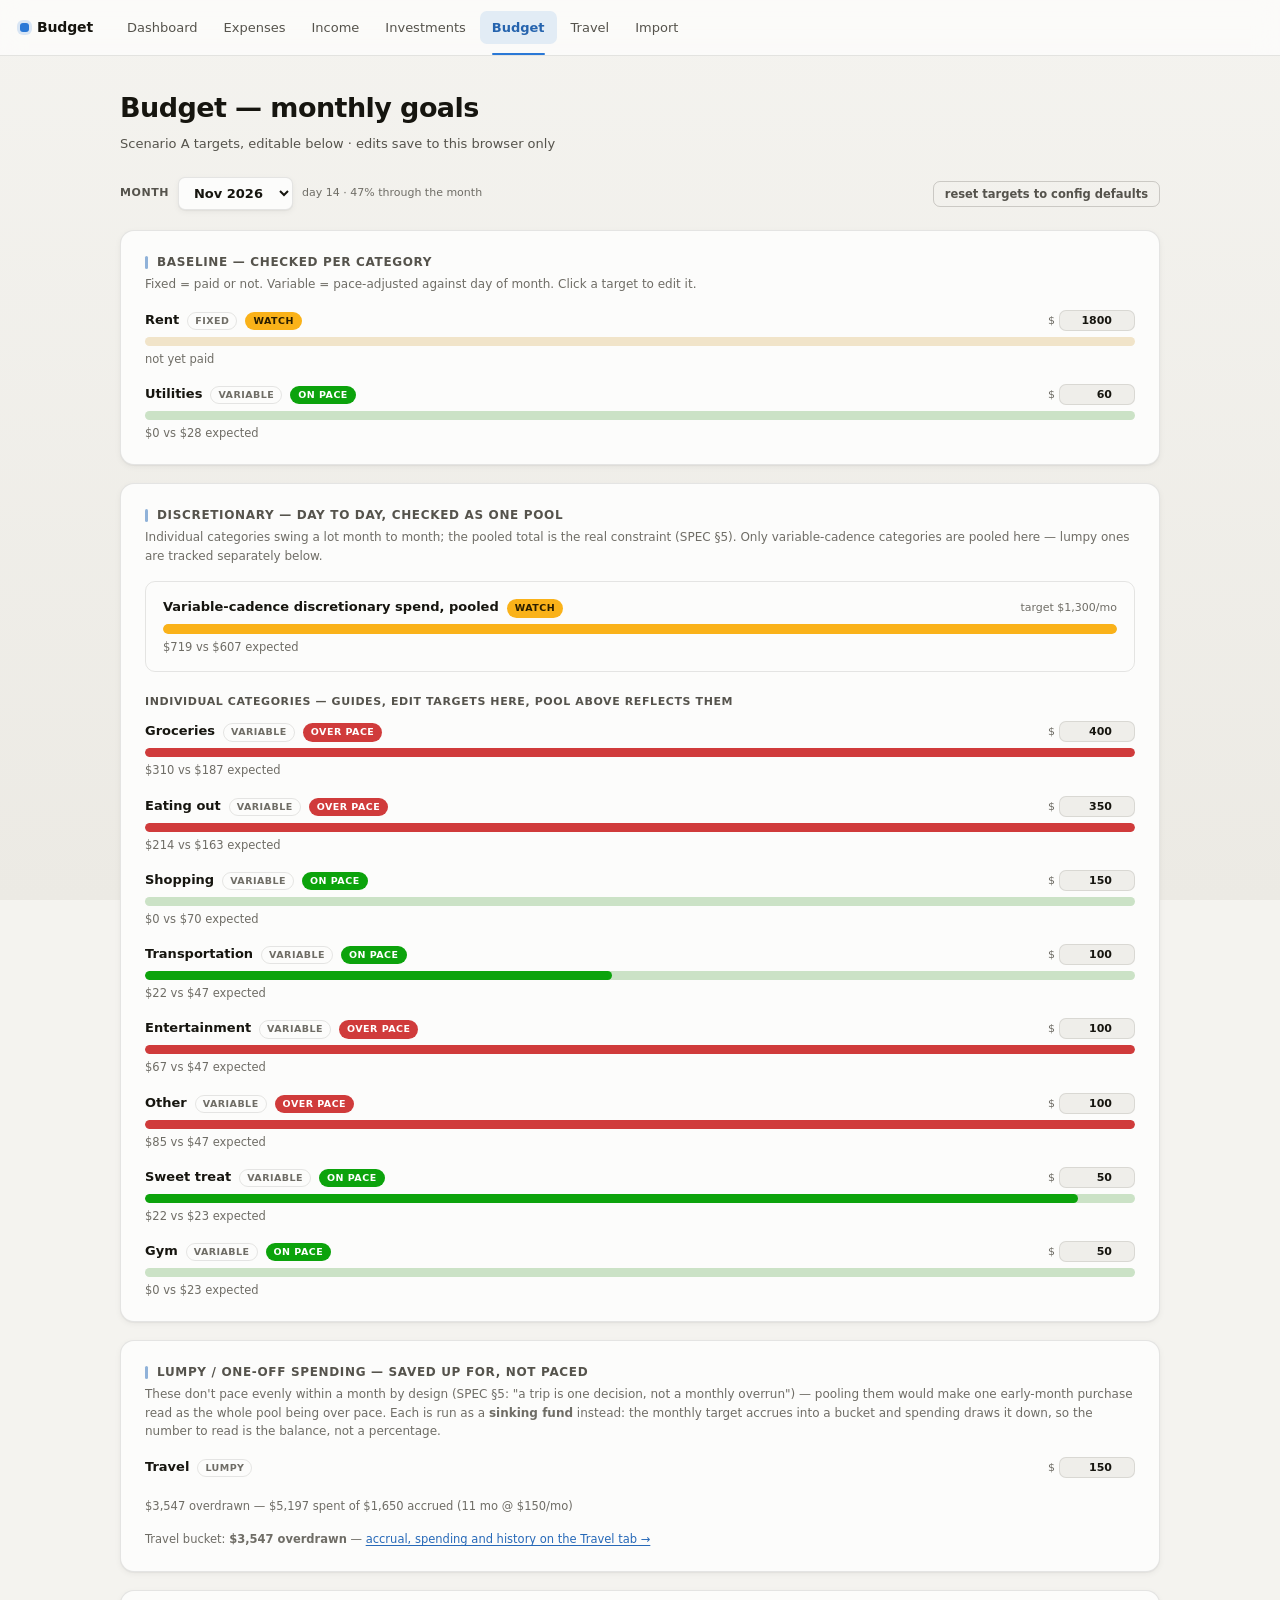
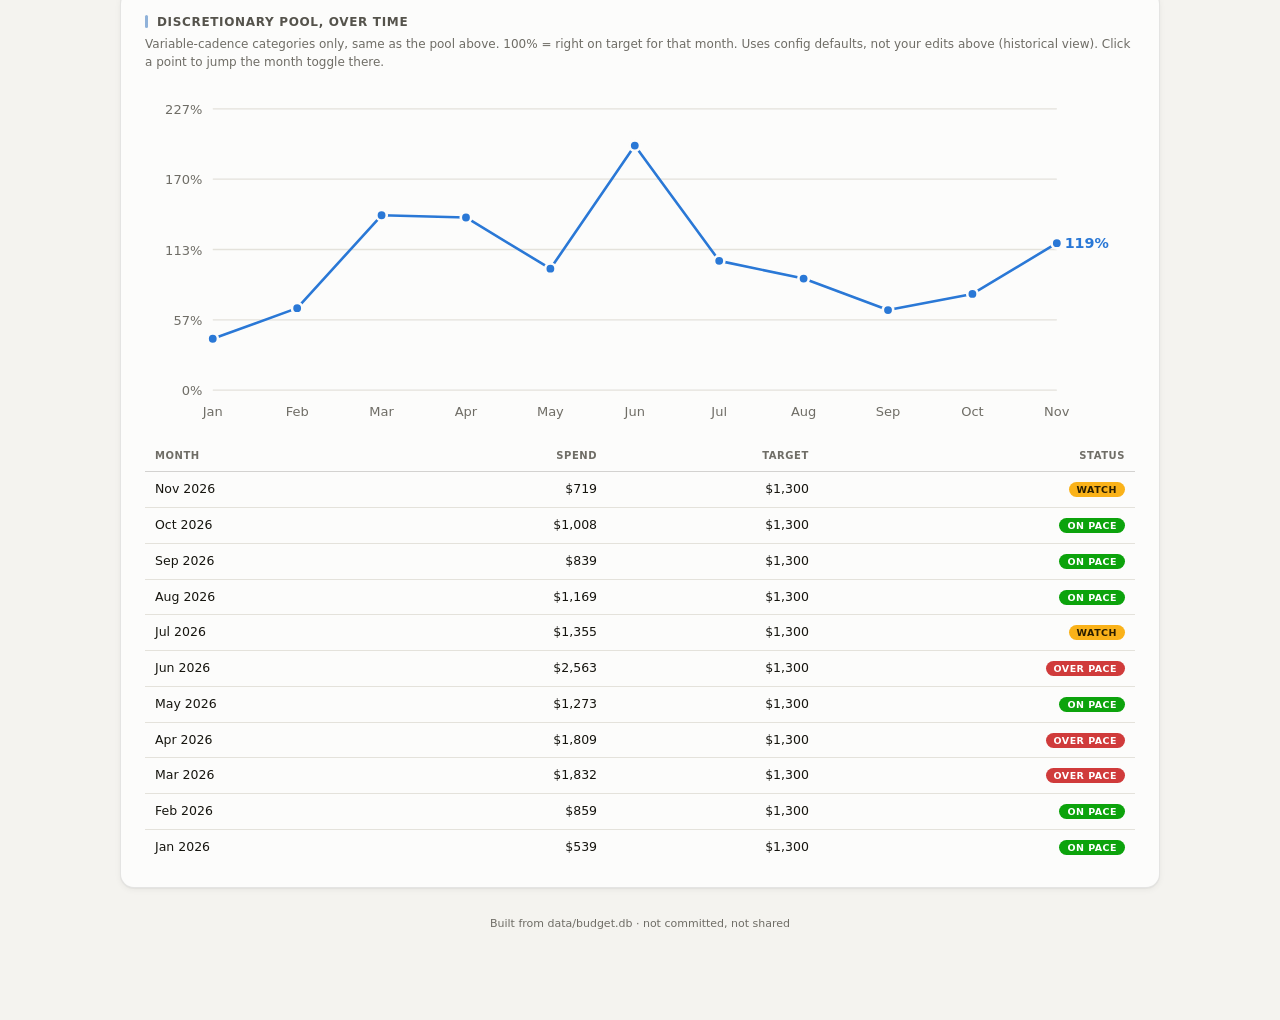
==== commit 5c40000f: "Regenerate the dashboard Co-Authored-By: Claude Opus 5 <noreply@anthropic.com>" ====
--- a/site/budget.html
+++ b/site/budget.html
@@ -178,13 +178,13 @@
     
   <svg viewBox="0 0 760 260" class="chart-svg">
     <line x1="52" y1="232.0" x2="700" y2="232.0" stroke="var(--gridline)" stroke-width="1"/><text x="44" y="236.0" text-anchor="end" class="axis-label">0%</text><line x1="52" y1="178.0" x2="700" y2="178.0" stroke="var(--gridline)" stroke-width="1"/><text x="44" y="182.0" text-anchor="end" class="axis-label">57%</text><line x1="52" y1="124.0" x2="700" y2="124.0" stroke="var(--gridline)" stroke-width="1"/><text x="44" y="128.0" text-anchor="end" class="axis-label">113%</text><line x1="52" y1="70.0" x2="700" y2="70.0" stroke="var(--gridline)" stroke-width="1"/><text x="44" y="74.0" text-anchor="end" class="axis-label">170%</text><line x1="52" y1="16.0" x2="700" y2="16.0" stroke="var(--gridline)" stroke-width="1"/><text x="44" y="20.0" text-anchor="end" class="axis-label">227%</text>
-    <path d="M 52.0 192.5 L 116.8 169.0 L 181.6 97.7 L 246.4 99.4 L 311.2 138.7 L 376.0 44.2 L 440.8 132.7 L 505.6 146.3 L 570.4 170.5 L 635.2 158.1 L 700.0 100.2" fill="none" stroke="var(--series-1)" stroke-width="2" stroke-linejoin="round" stroke-linecap="round"/>
-    <circle cx="52.0" cy="192.5" r="4" fill="var(--series-1)" stroke="var(--surface-1)" stroke-width="2"/><circle cx="116.8" cy="169.0" r="4" fill="var(--series-1)" stroke="var(--surface-1)" stroke-width="2"/><circle cx="181.6" cy="97.7" r="4" fill="var(--series-1)" stroke="var(--surface-1)" stroke-width="2"/><circle cx="246.4" cy="99.4" r="4" fill="var(--series-1)" stroke="var(--surface-1)" stroke-width="2"/><circle cx="311.2" cy="138.7" r="4" fill="var(--series-1)" stroke="var(--surface-1)" stroke-width="2"/><circle cx="376.0" cy="44.2" r="4" fill="var(--series-1)" stroke="var(--surface-1)" stroke-width="2"/><circle cx="440.8" cy="132.7" r="4" fill="var(--series-1)" stroke="var(--surface-1)" stroke-width="2"/><circle cx="505.6" cy="146.3" r="4" fill="var(--series-1)" stroke="var(--surface-1)" stroke-width="2"/><circle cx="570.4" cy="170.5" r="4" fill="var(--series-1)" stroke="var(--surface-1)" stroke-width="2"/><circle cx="635.2" cy="158.1" r="4" fill="var(--series-1)" stroke="var(--surface-1)" stroke-width="2"/><circle cx="700.0" cy="100.2" r="4" fill="var(--series-1)" stroke="var(--surface-1)" stroke-width="2"/>
+    <path d="M 52.0 192.5 L 116.8 169.0 L 181.6 97.7 L 246.4 99.4 L 311.2 138.7 L 376.0 44.2 L 440.8 132.7 L 505.6 146.3 L 570.4 170.5 L 635.2 158.1 L 700.0 119.1" fill="none" stroke="var(--series-1)" stroke-width="2" stroke-linejoin="round" stroke-linecap="round"/>
+    <circle cx="52.0" cy="192.5" r="4" fill="var(--series-1)" stroke="var(--surface-1)" stroke-width="2"/><circle cx="116.8" cy="169.0" r="4" fill="var(--series-1)" stroke="var(--surface-1)" stroke-width="2"/><circle cx="181.6" cy="97.7" r="4" fill="var(--series-1)" stroke="var(--surface-1)" stroke-width="2"/><circle cx="246.4" cy="99.4" r="4" fill="var(--series-1)" stroke="var(--surface-1)" stroke-width="2"/><circle cx="311.2" cy="138.7" r="4" fill="var(--series-1)" stroke="var(--surface-1)" stroke-width="2"/><circle cx="376.0" cy="44.2" r="4" fill="var(--series-1)" stroke="var(--surface-1)" stroke-width="2"/><circle cx="440.8" cy="132.7" r="4" fill="var(--series-1)" stroke="var(--surface-1)" stroke-width="2"/><circle cx="505.6" cy="146.3" r="4" fill="var(--series-1)" stroke="var(--surface-1)" stroke-width="2"/><circle cx="570.4" cy="170.5" r="4" fill="var(--series-1)" stroke="var(--surface-1)" stroke-width="2"/><circle cx="635.2" cy="158.1" r="4" fill="var(--series-1)" stroke="var(--surface-1)" stroke-width="2"/><circle cx="700.0" cy="119.1" r="4" fill="var(--series-1)" stroke="var(--surface-1)" stroke-width="2"/>
     <text x="52.0" y="252" text-anchor="middle" class="axis-label">Jan</text><text x="116.8" y="252" text-anchor="middle" class="axis-label">Feb</text><text x="181.6" y="252" text-anchor="middle" class="axis-label">Mar</text><text x="246.4" y="252" text-anchor="middle" class="axis-label">Apr</text><text x="311.2" y="252" text-anchor="middle" class="axis-label">May</text><text x="376.0" y="252" text-anchor="middle" class="axis-label">Jun</text><text x="440.8" y="252" text-anchor="middle" class="axis-label">Jul</text><text x="505.6" y="252" text-anchor="middle" class="axis-label">Aug</text><text x="570.4" y="252" text-anchor="middle" class="axis-label">Sep</text><text x="635.2" y="252" text-anchor="middle" class="axis-label">Oct</text><text x="700.0" y="252" text-anchor="middle" class="axis-label">Nov</text>
-    <text x="706.0" y="104.2" class="end-label" fill="var(--series-1)">138%</text>
+    <text x="706.0" y="123.1" class="end-label" fill="var(--series-1)">119%</text>
     <line id="crosshair-pool-hist" x1="0" y1="16" x2="0" y2="232"
           stroke="var(--baseline)" stroke-width="1" style="display:none"/>
-    <rect class="hit-target" data-crosshair="crosshair-pool-hist" data-cx="52.0" data-tooltip-title="Jan 2026" data-tooltip-rows="[[&quot;Discretionary spend vs target&quot;, &quot;41%&quot;, &quot;var(--series-1)&quot;]]" data-month-idx="0" x="22.5" y="16" width="58.9" height="216" fill="transparent"/><rect class="hit-target" data-crosshair="crosshair-pool-hist" data-cx="116.8" data-tooltip-title="Feb 2026" data-tooltip-rows="[[&quot;Discretionary spend vs target&quot;, &quot;66%&quot;, &quot;var(--series-1)&quot;]]" data-month-idx="1" x="87.3" y="16" width="58.9" height="216" fill="transparent"/><rect class="hit-target" data-crosshair="crosshair-pool-hist" data-cx="181.6" data-tooltip-title="Mar 2026" data-tooltip-rows="[[&quot;Discretionary spend vs target&quot;, &quot;141%&quot;, &quot;var(--series-1)&quot;]]" data-month-idx="2" x="152.1" y="16" width="58.9" height="216" fill="transparent"/><rect class="hit-target" data-crosshair="crosshair-pool-hist" data-cx="246.4" data-tooltip-title="Apr 2026" data-tooltip-rows="[[&quot;Discretionary spend vs target&quot;, &quot;139%&quot;, &quot;var(--series-1)&quot;]]" data-month-idx="3" x="216.9" y="16" width="58.9" height="216" fill="transparent"/><rect class="hit-target" data-crosshair="crosshair-pool-hist" data-cx="311.2" data-tooltip-title="May 2026" data-tooltip-rows="[[&quot;Discretionary spend vs target&quot;, &quot;98%&quot;, &quot;var(--series-1)&quot;]]" data-month-idx="4" x="281.7" y="16" width="58.9" height="216" fill="transparent"/><rect class="hit-target" data-crosshair="crosshair-pool-hist" data-cx="376.0" data-tooltip-title="Jun 2026" data-tooltip-rows="[[&quot;Discretionary spend vs target&quot;, &quot;197%&quot;, &quot;var(--series-1)&quot;]]" data-month-idx="5" x="346.5" y="16" width="58.9" height="216" fill="transparent"/><rect class="hit-target" data-crosshair="crosshair-pool-hist" data-cx="440.8" data-tooltip-title="Jul 2026" data-tooltip-rows="[[&quot;Discretionary spend vs target&quot;, &quot;104%&quot;, &quot;var(--series-1)&quot;]]" data-month-idx="6" x="411.3" y="16" width="58.9" height="216" fill="transparent"/><rect class="hit-target" data-crosshair="crosshair-pool-hist" data-cx="505.6" data-tooltip-title="Aug 2026" data-tooltip-rows="[[&quot;Discretionary spend vs target&quot;, &quot;90%&quot;, &quot;var(--series-1)&quot;]]" data-month-idx="7" x="476.1" y="16" width="58.9" height="216" fill="transparent"/><rect class="hit-target" data-crosshair="crosshair-pool-hist" data-cx="570.4" data-tooltip-title="Sep 2026" data-tooltip-rows="[[&quot;Discretionary spend vs target&quot;, &quot;65%&quot;, &quot;var(--series-1)&quot;]]" data-month-idx="8" x="540.9" y="16" width="58.9" height="216" fill="transparent"/><rect class="hit-target" data-crosshair="crosshair-pool-hist" data-cx="635.2" data-tooltip-title="Oct 2026" data-tooltip-rows="[[&quot;Discretionary spend vs target&quot;, &quot;78%&quot;, &quot;var(--series-1)&quot;]]" data-month-idx="9" x="605.7" y="16" width="58.9" height="216" fill="transparent"/><rect class="hit-target" data-crosshair="crosshair-pool-hist" data-cx="700.0" data-tooltip-title="Nov 2026" data-tooltip-rows="[[&quot;Discretionary spend vs target&quot;, &quot;138%&quot;, &quot;var(--series-1)&quot;]]" data-month-idx="10" x="670.5" y="16" width="58.9" height="216" fill="transparent"/>
+    <rect class="hit-target" data-crosshair="crosshair-pool-hist" data-cx="52.0" data-tooltip-title="Jan 2026" data-tooltip-rows="[[&quot;Discretionary spend vs target&quot;, &quot;41%&quot;, &quot;var(--series-1)&quot;]]" data-month-idx="0" x="22.5" y="16" width="58.9" height="216" fill="transparent"/><rect class="hit-target" data-crosshair="crosshair-pool-hist" data-cx="116.8" data-tooltip-title="Feb 2026" data-tooltip-rows="[[&quot;Discretionary spend vs target&quot;, &quot;66%&quot;, &quot;var(--series-1)&quot;]]" data-month-idx="1" x="87.3" y="16" width="58.9" height="216" fill="transparent"/><rect class="hit-target" data-crosshair="crosshair-pool-hist" data-cx="181.6" data-tooltip-title="Mar 2026" data-tooltip-rows="[[&quot;Discretionary spend vs target&quot;, &quot;141%&quot;, &quot;var(--series-1)&quot;]]" data-month-idx="2" x="152.1" y="16" width="58.9" height="216" fill="transparent"/><rect class="hit-target" data-crosshair="crosshair-pool-hist" data-cx="246.4" data-tooltip-title="Apr 2026" data-tooltip-rows="[[&quot;Discretionary spend vs target&quot;, &quot;139%&quot;, &quot;var(--series-1)&quot;]]" data-month-idx="3" x="216.9" y="16" width="58.9" height="216" fill="transparent"/><rect class="hit-target" data-crosshair="crosshair-pool-hist" data-cx="311.2" data-tooltip-title="May 2026" data-tooltip-rows="[[&quot;Discretionary spend vs target&quot;, &quot;98%&quot;, &quot;var(--series-1)&quot;]]" data-month-idx="4" x="281.7" y="16" width="58.9" height="216" fill="transparent"/><rect class="hit-target" data-crosshair="crosshair-pool-hist" data-cx="376.0" data-tooltip-title="Jun 2026" data-tooltip-rows="[[&quot;Discretionary spend vs target&quot;, &quot;197%&quot;, &quot;var(--series-1)&quot;]]" data-month-idx="5" x="346.5" y="16" width="58.9" height="216" fill="transparent"/><rect class="hit-target" data-crosshair="crosshair-pool-hist" data-cx="440.8" data-tooltip-title="Jul 2026" data-tooltip-rows="[[&quot;Discretionary spend vs target&quot;, &quot;104%&quot;, &quot;var(--series-1)&quot;]]" data-month-idx="6" x="411.3" y="16" width="58.9" height="216" fill="transparent"/><rect class="hit-target" data-crosshair="crosshair-pool-hist" data-cx="505.6" data-tooltip-title="Aug 2026" data-tooltip-rows="[[&quot;Discretionary spend vs target&quot;, &quot;90%&quot;, &quot;var(--series-1)&quot;]]" data-month-idx="7" x="476.1" y="16" width="58.9" height="216" fill="transparent"/><rect class="hit-target" data-crosshair="crosshair-pool-hist" data-cx="570.4" data-tooltip-title="Sep 2026" data-tooltip-rows="[[&quot;Discretionary spend vs target&quot;, &quot;65%&quot;, &quot;var(--series-1)&quot;]]" data-month-idx="8" x="540.9" y="16" width="58.9" height="216" fill="transparent"/><rect class="hit-target" data-crosshair="crosshair-pool-hist" data-cx="635.2" data-tooltip-title="Oct 2026" data-tooltip-rows="[[&quot;Discretionary spend vs target&quot;, &quot;78%&quot;, &quot;var(--series-1)&quot;]]" data-month-idx="9" x="605.7" y="16" width="58.9" height="216" fill="transparent"/><rect class="hit-target" data-crosshair="crosshair-pool-hist" data-cx="700.0" data-tooltip-title="Nov 2026" data-tooltip-rows="[[&quot;Discretionary spend vs target&quot;, &quot;119%&quot;, &quot;var(--series-1)&quot;]]" data-month-idx="10" x="670.5" y="16" width="58.9" height="216" fill="transparent"/>
   </svg>
     <table class="data-table" style="margin-top:14px">
       <thead><tr><th>Month</th><th class="num">Spend</th><th class="num">Target</th><th class="num">Status</th></tr></thead>
@@ -192,7 +192,7 @@
       <td>Nov 2026</td>
       <td class="num">$719</td>
       <td class="num">$1,300</td>
-      <td class="num"><span class="status-badge critical">over pace</span></td>
+      <td class="num"><span class="status-badge warning">watch</span></td>
     </tr><tr>
       <td>Oct 2026</td>
       <td class="num">$1,008</td>
@@ -252,7 +252,7 @@
 <div id="tooltip"></div>
 <script src="app.js"></script>
 <script>
-window.DATA = {"months": ["2026-01", "2026-02", "2026-03", "2026-04", "2026-05", "2026-06", "2026-07", "2026-08", "2026-09", "2026-10", "2026-11"], "monthLabels": {"2026-01": "Jan 2026", "2026-02": "Feb 2026", "2026-03": "Mar 2026", "2026-04": "Apr 2026", "2026-05": "May 2026", "2026-06": "Jun 2026", "2026-07": "Jul 2026", "2026-08": "Aug 2026", "2026-09": "Sep 2026", "2026-10": "Oct 2026", "2026-11": "Nov 2026"}, "livePace": 0.4, "dayOfMonth": 12, "categories": {"rent": {"label": "Rent", "cadence": "fixed", "group": "baseline", "baseTarget": 1800.0}, "utilities": {"label": "Utilities", "cadence": "variable", "group": "baseline", "baseTarget": 60.0}, "groceries": {"label": "Groceries", "cadence": "variable", "group": "discretionary", "baseTarget": 400.0}, "transportation": {"label": "Transportation", "cadence": "variable", "group": "discretionary", "baseTarget": 100.0}, "eating_out": {"label": "Eating out", "cadence": "variable", "group": "discretionary", "baseTarget": 350.0}, "sweet_treat": {"label": "Sweet treat", "cadence": "variable", "group": "discretionary", "baseTarget": 50.0}, "entertainment": {"label": "Entertainment", "cadence": "variable", "group": "discretionary", "baseTarget": 100.0}, "gym": {"label": "Gym", "cadence": "variable", "group": "discretionary", "baseTarget": 50.0}, "shopping": {"label": "Shopping", "cadence": "variable", "group": "discretionary", "baseTarget": 150.0}, "other": {"label": "Other", "cadence": "variable", "group": "discretionary", "baseTarget": 100.0}, "travel": {"label": "Travel", "cadence": "lumpy", "group": "discretionary", "baseTarget": 150.0}}, "incomeCategories": {"salary": {"label": "Salary", "isTransfer": false}, "gift": {"label": "Gift", "isTransfer": false}, "side_hustle": {"label": "Side hustle", "isTransfer": false}, "tax_refund": {"label": "Tax refund", "isTransfer": false}, "reimbursement": {"label": "Reimbursement", "isTransfer": false}, "resale": {"label": "Resale", "isTransfer": false}, "rebate": {"label": "Rebate", "isTransfer": false}, "stock_sale": {"label": "Stock sale", "isTransfer": true}, "deposit_return": {"label": "Deposit return", "isTransfer": true}}, "investmentCategories": {"brokerage": {"label": "Brokerage", "color": "var(--series-1)"}, "roth_ira": {"label": "Roth IRA", "color": "var(--series-4)"}, "emergency_fund": {"label": "Emergency fund", "color": "var(--series-3)"}, "crypto": {"label": "Crypto", "color": "var(--series-2)"}}, "byMonth": {"2026-01": {"income": 5497.73, "expense": 2984.97, "investment": 5000.0, "expenseByCat": {"eating_out": 203.14, "sweet_treat": 7.63, "transportation": 49.5, "travel": 562.42, "groceries": 211.14999999999998, "gym": 61.69, "shopping": 5.44, "rent": 1844.0, "utilities": 40.0}, "incomeByCat": {"salary": 4424.27, "gift": 1000.0, "resale": 73.46}, "transferByCat": {}, "investmentByCat": {"brokerage": 1000.0, "roth_ira": 4000.0}, "expenseTxns": [{"date": "2026-01-31", "description": "Subway", "category": "transportation", "amount": 18}, {"date": "2026-01-30", "description": "TJs + Big Apple Meat Market + Target", "category": "eating_out", "amount": 88.1}, {"date": "2026-01-28", "description": "Rent", "category": "rent", "amount": 1844}, {"date": "2026-01-28", "description": "Utilities", "category": "utilities", "amount": 40}, {"date": "2026-01-26", "description": "Costco Groceries", "category": "groceries", "amount": 111.78999999999999}, {"date": "2026-01-26", "description": "Chipotle", "category": "eating_out", "amount": 17.53}, {"date": "2026-01-25", "description": "Westway Diner", "category": "eating_out", "amount": 25}, {"date": "2026-01-25", "description": "Flight to SF", "category": "travel", "amount": 108.48}, {"date": "2026-01-25", "description": "Sunglasses", "category": "shopping", "amount": 5.44}, {"date": "2026-01-22", "description": "TJs + Target + Food Emporium + Udon", "category": "groceries", "amount": 99.36}, {"date": "2026-01-22", "description": "Naya", "category": "eating_out", "amount": 14.43}, {"date": "2026-01-22", "description": "Lifetime", "category": "gym", "amount": 61.69}, {"date": "2026-01-21", "description": "Uber+Lyft for SF", "category": "travel", "amount": 103.01}, {"date": "2026-01-21", "description": "Subway", "category": "transportation", "amount": 11.5}, {"date": "2026-01-21", "description": "Subway", "category": "transportation", "amount": 18}, {"date": "2026-01-21", "description": "Flights to SF", "category": "travel", "amount": 216.8}, {"date": "2026-01-20", "description": "DragonEats (Banh Mi)", "category": "travel", "amount": 32.86}, {"date": "2026-01-19", "description": "CVS (..)", "category": "travel", "amount": 17.29}, {"date": "2026-01-19", "description": "Ben Thai", "category": "travel", "amount": 54.96}, {"date": "2026-01-18", "description": "Sausalito Ferry + Pizza", "category": "travel", "amount": 15.35}, {"date": "2026-01-17", "description": "Tadaima", "category": "travel", "amount": 7.33}, {"date": "2026-01-17", "description": "Bi-Rite Market", "category": "travel", "amount": 6.34}, {"date": "2026-01-15", "description": "Marie's Deli (Banh Mi)", "category": "eating_out", "amount": 16.13}, {"date": "2026-01-13", "description": "Metro", "category": "transportation", "amount": 2}, {"date": "2026-01-13", "description": "Pressed Acai Bowl", "category": "eating_out", "amount": 13.95}, {"date": "2026-01-11", "description": "Omma Tofu House", "category": "eating_out", "amount": 18}, {"date": "2026-01-11", "description": "One Tea Boba", "category": "sweet_treat", "amount": 7.63}, {"date": "2026-01-10", "description": "YinTang Hotpot", "category": "eating_out", "amount": 10}], "incomeTxns": [{"date": "2026-01-23", "description": "Underdog", "category": "resale", "amount": 73.46, "kind": "income"}, {"date": "2026-01-23", "description": "Deloitte", "category": "salary", "amount": 2212.13, "kind": "income"}, {"date": "2026-01-14", "description": "Happy New Year", "category": "gift", "amount": 1000, "kind": "income"}, {"date": "2026-01-09", "description": "Deloitte", "category": "salary", "amount": 2212.14, "kind": "income"}], "investmentTxns": [{"date": "2026-01-23", "description": "MoneyLink transfer from Chase", "category": "brokerage", "amount": 1000}, {"date": "2026-01-23", "description": "MoneyLink transfer from Chase (Roth IRA)", "category": "roth_ira", "amount": 4000}]}, "2026-02": {"income": 6424.2699999999995, "expense": 3992.33, "investment": 2200.0, "expenseByCat": {"eating_out": 144.39, "gym": 298.0, "groceries": 243.45000000000002, "other": 29.92, "transportation": 68.5, "travel": 1236.8899999999999, "rent": 1844.0, "utilities": 52.0, "entertainment": 62.83, "sweet_treat": 12.35}, "incomeByCat": {"salary": 4424.27, "gift": 2000.0}, "transferByCat": {}, "investmentByCat": {"brokerage": 2200.0}, "expenseTxns": [{"date": "2026-02-28", "description": "Salt Bread + Matcha", "category": "sweet_treat", "amount": 12.35}, {"date": "2026-02-28", "description": "Amy Ruth's Soul Food", "category": "eating_out", "amount": 30}, {"date": "2026-02-28", "description": "Trader Joe's", "category": "groceries", "amount": 91.87}, {"date": "2026-02-28", "description": "Subway", "category": "transportation", "amount": 21}, {"date": "2026-02-27", "description": "Rent", "category": "rent", "amount": 1844}, {"date": "2026-02-27", "description": "Utilities", "category": "utilities", "amount": 52}, {"date": "2026-02-27", "description": "Night out (karaoke + pocha + uber + fluffies)", "category": "entertainment", "amount": 62.83}, {"date": "2026-02-26", "description": "Duke's", "category": "eating_out", "amount": 17.96}, {"date": "2026-02-22", "description": "Springbone", "category": "eating_out", "amount": 25.91}, {"date": "2026-02-21", "description": "Subway", "category": "transportation", "amount": 21}, {"date": "2026-02-20", "description": "Trader Joe's", "category": "groceries", "amount": 129.17000000000002}, {"date": "2026-02-16", "description": "PhotoBooth", "category": "travel", "amount": 15}, {"date": "2026-02-16", "description": "Lyft Ride", "category": "travel", "amount": 14.24}, {"date": "2026-02-16", "description": "Malatang", "category": "travel", "amount": 51.61}, {"date": "2026-02-15", "description": "Lunch w/ Shashank", "category": "eating_out", "amount": 40}, {"date": "2026-02-15", "description": "Paper towels + Tissues", "category": "other", "amount": 12.5}, {"date": "2026-02-14", "description": "Khao Tiew", "category": "travel", "amount": 80.75}, {"date": "2026-02-13", "description": "Clipper", "category": "travel", "amount": 21.6}, {"date": "2026-02-12", "description": "Trader Joe's (Flowers + Choclate)", "category": "travel", "amount": 27.23}, {"date": "2026-02-12", "description": "O2 Valley", "category": "travel", "amount": 18.94}, {"date": "2026-02-12", "description": "Pho Element", "category": "travel", "amount": 45.99}, {"date": "2026-02-11", "description": "Subway", "category": "transportation", "amount": 11.5}, {"date": "2026-02-09", "description": "Korea Flight", "category": "travel", "amount": 961.53}, {"date": "2026-02-08", "description": "Glossier Lip Balm", "category": "other", "amount": 17.42}, {"date": "2026-02-08", "description": "Subway", "category": "transportation", "amount": 15}, {"date": "2026-02-06", "description": "TJs Run", "category": "groceries", "amount": 22.41}, {"date": "2026-02-04", "description": "Duke's Bibimbap", "category": "eating_out", "amount": 18}, {"date": "2026-02-03", "description": "Lifetime", "category": "gym", "amount": 298}, {"date": "2026-02-01", "description": "Chipotle", "category": "eating_out", "amount": 12.52}], "incomeTxns": [{"date": "2026-02-20", "description": "Deloitte", "category": "salary", "amount": 2212.13, "kind": "income"}, {"date": "2026-02-18", "description": "Red Envelopes", "category": "gift", "amount": 2000, "kind": "income"}, {"date": "2026-02-06", "description": "Deloitte", "category": "salary", "amount": 2212.14, "kind": "income"}], "investmentTxns": [{"date": "2026-02-06", "description": "MoneyLink transfer from Chase", "category": "brokerage", "amount": 200}, {"date": "2026-02-06", "description": "MoneyLink transfer from Chase", "category": "brokerage", "amount": 2000}]}, "2026-03": {"income": 4529.28, "expense": 3865.71, "investment": 0.0, "expenseByCat": {"gym": 381.1, "groceries": 624.5100000000001, "eating_out": 183.63, "transportation": 56.0, "entertainment": 238.25, "shopping": 155.17000000000002, "other": 180.0, "sweet_treat": 13.600000000000001, "travel": 139.4, "rent": 1844.0, "utilities": 50.05}, "incomeByCat": {"reimbursement": 105.0, "salary": 4424.28}, "transferByCat": {}, "investmentByCat": {}, "expenseTxns": [{"date": "2026-03-31", "description": "Costco Groceries", "category": "groceries", "amount": 51.46}, {"date": "2026-03-31", "description": "Urgent Care + Antibiotics", "category": "other", "amount": 30}, {"date": "2026-03-31", "description": "Rent", "category": "rent", "amount": 1844}, {"date": "2026-03-31", "description": "Utilities", "category": "utilities", "amount": 50.05}, {"date": "2026-03-30", "description": "Target", "category": "groceries", "amount": 40.709999999999994}, {"date": "2026-03-29", "description": "Lifetime - penalty", "category": "gym", "amount": 41.8}, {"date": "2026-03-29", "description": "Apollo Bagels", "category": "eating_out", "amount": 14.7}, {"date": "2026-03-29", "description": "Molly Tea", "category": "sweet_treat", "amount": 7.61}, {"date": "2026-03-28", "description": "L'industrie", "category": "eating_out", "amount": 7}, {"date": "2026-03-28", "description": "Movies", "category": "entertainment", "amount": 25}, {"date": "2026-03-28", "description": "Taxi + Uber", "category": "transportation", "amount": 8}, {"date": "2026-03-26", "description": "Mission NYC", "category": "entertainment", "amount": 30}, {"date": "2026-03-26", "description": "Naya", "category": "eating_out", "amount": 14.43}, {"date": "2026-03-25", "description": "Night-out w/ Coworkers", "category": "entertainment", "amount": 100}, {"date": "2026-03-25", "description": "Flight to NYC from SF", "category": "travel", "amount": 139.4}, {"date": "2026-03-24", "description": "Stomach Flu meds + bread", "category": "groceries", "amount": 24.76}, {"date": "2026-03-23", "description": "Costco Groceries", "category": "groceries", "amount": 69.57}, {"date": "2026-03-22", "description": "Uniqlo", "category": "shopping", "amount": 84.8}, {"date": "2026-03-22", "description": "Target", "category": "groceries", "amount": 26.06}, {"date": "2026-03-22", "description": "Subway", "category": "transportation", "amount": 9}, {"date": "2026-03-21", "description": "Hom Caf\u00e9 Matcha", "category": "sweet_treat", "amount": 5.99}, {"date": "2026-03-21", "description": "Chick Fila", "category": "eating_out", "amount": 12.74}, {"date": "2026-03-20", "description": "Trader Joe's", "category": "groceries", "amount": 76.07}, {"date": "2026-03-18", "description": "AMEX Annual Fee", "category": "other", "amount": 150}, {"date": "2026-03-15", "description": "Subway", "category": "transportation", "amount": 21}, {"date": "2026-03-15", "description": "Lifetime Smoothie", "category": "eating_out", "amount": 15.16}, {"date": "2026-03-14", "description": "Chipotle", "category": "eating_out", "amount": 17.75}, {"date": "2026-03-14", "description": "Lifetime - penalty", "category": "gym", "amount": 41.8}, {"date": "2026-03-13", "description": "Trader Joe's", "category": "groceries", "amount": 62.73}, {"date": "2026-03-13", "description": "Tofu Tofu", "category": "eating_out", "amount": 75.5}, {"date": "2026-03-12", "description": "Target", "category": "groceries", "amount": 41.02}, {"date": "2026-03-12", "description": "Amazon - Macbook case, Usb", "category": "shopping", "amount": 70.37}, {"date": "2026-03-10", "description": "Bay to Breakers", "category": "entertainment", "amount": 83.25}, {"date": "2026-03-08", "description": "Subway", "category": "transportation", "amount": 18}, {"date": "2026-03-07", "description": "Prince St. Pizza", "category": "eating_out", "amount": 8.17}, {"date": "2026-03-07", "description": "Chipotle", "category": "eating_out", "amount": 18.18}, {"date": "2026-03-07", "description": "Trader Joe's", "category": "groceries", "amount": 105.63}, {"date": "2026-03-06", "description": "Target", "category": "groceries", "amount": 34.629999999999995}, {"date": "2026-03-01", "description": "Lifetime", "category": "gym", "amount": 297.5}, {"date": "2026-03-01", "description": "Trader Joe's", "category": "groceries", "amount": 91.87}], "incomeTxns": [{"date": "2026-03-22", "description": "Deloitte", "category": "salary", "amount": 2212.14, "kind": "income"}, {"date": "2026-03-06", "description": "Deloitte", "category": "salary", "amount": 2212.14, "kind": "income"}, {"date": "2026-03-02", "description": "Eye Medical Reimbursement", "category": "reimbursement", "amount": 105, "kind": "income"}], "investmentTxns": []}, "2026-04": {"income": 6534.360000000001, "expense": 5027.04, "investment": 0.0, "expenseByCat": {"gym": 297.5, "groceries": 214.46, "other": 583.0, "sweet_treat": 59.25999999999999, "eating_out": 513.65, "entertainment": 62.84, "transportation": 78.0, "travel": 1319.33, "rent": 1844.0, "utilities": 55.0}, "incomeByCat": {"salary": 3654.36, "tax_refund": 2880.0}, "transferByCat": {}, "investmentByCat": {}, "expenseTxns": [{"date": "2026-04-30", "description": "Running Gels", "category": "entertainment", "amount": 33}, {"date": "2026-04-29", "description": "Rent", "category": "rent", "amount": 1844}, {"date": "2026-04-29", "description": "Utilities", "category": "utilities", "amount": 55}, {"date": "2026-04-28", "description": "Olive Young", "category": "travel", "amount": 52.41}, {"date": "2026-04-28", "description": "Convenience Stores", "category": "travel", "amount": 89.57}, {"date": "2026-04-28", "description": "Korea Misc.", "category": "travel", "amount": 121.13999999999999}, {"date": "2026-04-28", "description": "Trader Joe's", "category": "groceries", "amount": 62.87}, {"date": "2026-04-28", "description": "Target", "category": "groceries", "amount": 38.47}, {"date": "2026-04-27", "description": "Chain", "category": "travel", "amount": 101.69}, {"date": "2026-04-26", "description": "Musinsa", "category": "travel", "amount": 54.16}, {"date": "2026-04-25", "description": "Uniqlo Drop", "category": "travel", "amount": 179.44}, {"date": "2026-04-25", "description": "Haircut + hair cream", "category": "travel", "amount": 58.36}, {"date": "2026-04-24", "description": "Luh Calm Fit", "category": "travel", "amount": 100.91}, {"date": "2026-04-23", "description": "Gentle Monsters", "category": "travel", "amount": 218.5}, {"date": "2026-04-22", "description": "MLB-shirt", "category": "travel", "amount": 45.09}, {"date": "2026-04-21", "description": "Woodaepobeulraeg", "category": "travel", "amount": 59.13}, {"date": "2026-04-20", "description": "Uber for Korea", "category": "travel", "amount": 19.94}, {"date": "2026-04-20", "description": "Cash for Korea", "category": "travel", "amount": 200}, {"date": "2026-04-20", "description": "Capital One Annual Fee", "category": "other", "amount": 395}, {"date": "2026-04-20", "description": "Esim for Korea", "category": "travel", "amount": 18.99}, {"date": "2026-04-19", "description": "Subway", "category": "transportation", "amount": 24}, {"date": "2026-04-19", "description": "Souraji", "category": "eating_out", "amount": 130.65}, {"date": "2026-04-18", "description": "Raku + Pizza", "category": "eating_out", "amount": 42.39}, {"date": "2026-04-18", "description": "Matcha", "category": "sweet_treat", "amount": 8.44}, {"date": "2026-04-16", "description": "Los Tacos", "category": "eating_out", "amount": 12.96}, {"date": "2026-04-16", "description": "Jollibee", "category": "eating_out", "amount": 21}, {"date": "2026-04-15", "description": "Claude", "category": "other", "amount": 20}, {"date": "2026-04-14", "description": "Taxes", "category": "other", "amount": 88}, {"date": "2026-04-13", "description": "Tennis Balls", "category": "entertainment", "amount": 10}, {"date": "2026-04-12", "description": "Subway", "category": "transportation", "amount": 21}, {"date": "2026-04-11", "description": "Kettl + Kijitora Matcha", "category": "sweet_treat", "amount": 16.88}, {"date": "2026-04-11", "description": "Birds of a Feather + Radio Bakery", "category": "eating_out", "amount": 50}, {"date": "2026-04-10", "description": "Target", "category": "groceries", "amount": 25.7}, {"date": "2026-04-08", "description": "Whole Foods", "category": "groceries", "amount": 3.29}, {"date": "2026-04-07", "description": "Broad Nosh Bagels", "category": "eating_out", "amount": 19.99}, {"date": "2026-04-06", "description": "Subway", "category": "transportation", "amount": 33}, {"date": "2026-04-06", "description": "Sorate", "category": "sweet_treat", "amount": 7.84}, {"date": "2026-04-05", "description": "Fish Cheeks", "category": "eating_out", "amount": 93.66}, {"date": "2026-04-05", "description": "AunTea Jenny", "category": "sweet_treat", "amount": 7.62}, {"date": "2026-04-04", "description": "Luckin Coffee", "category": "sweet_treat", "amount": 2.17}, {"date": "2026-04-04", "description": "Nubiani", "category": "eating_out", "amount": 143}, {"date": "2026-04-04", "description": "Wine", "category": "entertainment", "amount": 19.84}, {"date": "2026-04-03", "description": "ATM Withdrawal", "category": "other", "amount": 80}, {"date": "2026-04-03", "description": "HeyTea", "category": "sweet_treat", "amount": 16.31}, {"date": "2026-04-02", "description": "Trader Joe's", "category": "groceries", "amount": 84.13}, {"date": "2026-04-01", "description": "Lifetime", "category": "gym", "amount": 297.5}], "incomeTxns": [{"date": "2026-04-21", "description": "Tax Refund - Federal", "category": "tax_refund", "amount": 2615, "kind": "income"}, {"date": "2026-04-21", "description": "Tax Refund - State", "category": "tax_refund", "amount": 265, "kind": "income"}, {"date": "2026-04-17", "description": "Deloitte", "category": "salary", "amount": 1800.2, "kind": "income"}, {"date": "2026-04-03", "description": "Deloitte", "category": "salary", "amount": 1854.16, "kind": "income"}], "investmentTxns": []}, "2026-05": {"income": 7337.33, "expense": 3380.2, "investment": 3500.0, "expenseByCat": {"gym": 269.0, "groceries": 236.70000000000002, "transportation": 100.97, "eating_out": 240.47000000000003, "shopping": 85.0, "entertainment": 226.99, "sweet_treat": 22.74, "other": 90.68, "travel": 243.71, "utilities": 63.94, "rent": 1800.0}, "incomeByCat": {"salary": 7227.33, "resale": 110.0}, "transferByCat": {"stock_sale": 2000.0}, "investmentByCat": {"roth_ira": 3500.0}, "expenseTxns": [{"date": "2026-05-30", "description": "Subway", "category": "transportation", "amount": 9.34}, {"date": "2026-05-30", "description": "Utilities", "category": "utilities", "amount": 63.94}, {"date": "2026-05-30", "description": "Rent", "category": "rent", "amount": 1800}, {"date": "2026-05-28", "description": "Drinks w Tennis Tuesday", "category": "entertainment", "amount": 36.72}, {"date": "2026-05-28", "description": "Drinking w QCS gang", "category": "entertainment", "amount": 110.35}, {"date": "2026-05-26", "description": "Hotel for Santa Rosa", "category": "travel", "amount": 243.71}, {"date": "2026-05-24", "description": "Subway", "category": "transportation", "amount": 17.75}, {"date": "2026-05-23", "description": "E-bike", "category": "transportation", "amount": 3.34}, {"date": "2026-05-22", "description": "Gum + Cane's", "category": "sweet_treat", "amount": 6.41}, {"date": "2026-05-20", "description": "Apple Storage", "category": "other", "amount": 90.68}, {"date": "2026-05-20", "description": "Groceries - Target", "category": "groceries", "amount": 90.68}, {"date": "2026-05-18", "description": "Uber - SF", "category": "transportation", "amount": 37.54}, {"date": "2026-05-17", "description": "Original Joe's + Salt Straw", "category": "eating_out", "amount": 54.05}, {"date": "2026-05-16", "description": "Perilla - Pho", "category": "eating_out", "amount": 50.77}, {"date": "2026-05-16", "description": "Night out - drinks", "category": "entertainment", "amount": 36.92}, {"date": "2026-05-15", "description": "Trader Joe's (water)", "category": "groceries", "amount": 8.02}, {"date": "2026-05-15", "description": "Gott's + Gott's Soft-serve", "category": "eating_out", "amount": 54.12}, {"date": "2026-05-11", "description": "Poke", "category": "eating_out", "amount": 17.7}, {"date": "2026-05-10", "description": "Subway", "category": "transportation", "amount": 3}, {"date": "2026-05-09", "description": "DayDrinks", "category": "sweet_treat", "amount": 16.33}, {"date": "2026-05-09", "description": "Big Apple Market", "category": "groceries", "amount": 10.31}, {"date": "2026-05-07", "description": "Shake Shack", "category": "eating_out", "amount": 11.97}, {"date": "2026-05-07", "description": "Haus Beater", "category": "shopping", "amount": 85}, {"date": "2026-05-07", "description": "Mission NYC + alc", "category": "entertainment", "amount": 43}, {"date": "2026-05-05", "description": "Taco Bell", "category": "eating_out", "amount": 11.41}, {"date": "2026-05-03", "description": "Subway", "category": "transportation", "amount": 30}, {"date": "2026-05-03", "description": "Chipotle", "category": "eating_out", "amount": 40.45}, {"date": "2026-05-02", "description": "Trader Joe's", "category": "groceries", "amount": 127.69}, {"date": "2026-05-01", "description": "Lifetime", "category": "gym", "amount": 269}], "incomeTxns": [{"date": "2026-05-29", "description": "FB Marketplace BS", "category": "resale", "amount": 110, "kind": "income"}, {"date": "2026-05-29", "description": "Deloitte", "category": "salary", "amount": 2229.22, "kind": "income"}, {"date": "2026-05-15", "description": "Deloitte", "category": "salary", "amount": 2768.89, "kind": "income"}, {"date": "2026-05-11", "description": "Stock Money", "category": "stock_sale", "amount": 2000, "kind": "transfer"}, {"date": "2026-05-01", "description": "Deloitte", "category": "salary", "amount": 2229.22, "kind": "income"}], "investmentTxns": [{"date": "2026-05-19", "description": "MoneyLink transfer from Chase (Roth IRA)", "category": "roth_ira", "amount": 1500}, {"date": "2026-05-19", "description": "MoneyLink transfer from Chase (Roth IRA)", "category": "roth_ira", "amount": 2000}]}, "2026-06": {"income": 5092.84, "expense": 4362.880000000001, "investment": 5000.0, "expenseByCat": {"other": 93.77000000000001, "shopping": 1549.0300000000002, "eating_out": 345.19000000000005, "groceries": 327.56999999999994, "sweet_treat": 35.47, "transportation": 151.39, "entertainment": 60.46, "rent": 1800.0}, "incomeByCat": {"side_hustle": 295.0, "salary": 4797.84}, "transferByCat": {"deposit_return": 1801.25, "stock_sale": 3000.0}, "investmentByCat": {"brokerage": 5000.0}, "expenseTxns": [{"date": "2026-06-30", "description": "Trader Joes'", "category": "groceries", "amount": 43.66}, {"date": "2026-06-30", "description": "Rent", "category": "rent", "amount": 1800}, {"date": "2026-06-29", "description": "Matcha w boys", "category": "sweet_treat", "amount": 8.42}, {"date": "2026-06-29", "description": "Mid ramen w boys", "category": "eating_out", "amount": 17}, {"date": "2026-06-29", "description": "Clipper Weekend", "category": "transportation", "amount": 22.1}, {"date": "2026-06-28", "description": "Urban Outfitter Jeans", "category": "other", "amount": 75.73}, {"date": "2026-06-28", "description": "Amazon misc.", "category": "shopping", "amount": 64.65}, {"date": "2026-06-27", "description": "Pho Dinner", "category": "eating_out", "amount": 51.59}, {"date": "2026-06-27", "description": "Swenson Ice Cream", "category": "sweet_treat", "amount": 10.9}, {"date": "2026-06-26", "description": "Uber", "category": "transportation", "amount": 12.65}, {"date": "2026-06-26", "description": "Biergarten", "category": "entertainment", "amount": 43.46}, {"date": "2026-06-21", "description": "Panda", "category": "eating_out", "amount": 14.98}, {"date": "2026-06-21", "description": "Jamba", "category": "sweet_treat", "amount": 1}, {"date": "2026-06-18", "description": "Costco chicken bake", "category": "eating_out", "amount": 4.38}, {"date": "2026-06-18", "description": "Amazon Misc.", "category": "shopping", "amount": 198.71000000000004}, {"date": "2026-06-17", "description": "Badminton", "category": "entertainment", "amount": 17}, {"date": "2026-06-17", "description": "Uber + Clipper + Clipper", "category": "transportation", "amount": 27.689999999999998}, {"date": "2026-06-15", "description": "UG Tea", "category": "sweet_treat", "amount": 7.4}, {"date": "2026-06-15", "description": "Marshalls", "category": "shopping", "amount": 40}, {"date": "2026-06-15", "description": "Costco", "category": "shopping", "amount": 97}, {"date": "2026-06-14", "description": "Dish Dash", "category": "eating_out", "amount": 76}, {"date": "2026-06-14", "description": "Uber", "category": "transportation", "amount": 11.15}, {"date": "2026-06-13", "description": "Car Wash", "category": "transportation", "amount": 15}, {"date": "2026-06-13", "description": "Target", "category": "other", "amount": 9.76}, {"date": "2026-06-12", "description": "Uber + Clipper", "category": "transportation", "amount": 38.92}, {"date": "2026-06-11", "description": "Bafang + Molly Tea", "category": "eating_out", "amount": 21.2}, {"date": "2026-06-11", "description": "Parking", "category": "transportation", "amount": 7.96}, {"date": "2026-06-10", "description": "Parking", "category": "transportation", "amount": 7.96}, {"date": "2026-06-09", "description": "Izumi", "category": "sweet_treat", "amount": 7.75}, {"date": "2026-06-09", "description": "Katsu", "category": "eating_out", "amount": 29}, {"date": "2026-06-09", "description": "Parking", "category": "transportation", "amount": 7.96}, {"date": "2026-06-08", "description": "Amazon orders", "category": "shopping", "amount": 246.41}, {"date": "2026-06-08", "description": "Trader Joe's", "category": "groceries", "amount": 67.92}, {"date": "2026-06-08", "description": "99 Ranch", "category": "groceries", "amount": 56.28}, {"date": "2026-06-07", "description": "Zareen's", "category": "eating_out", "amount": 63.46}, {"date": "2026-06-07", "description": "Ikea", "category": "shopping", "amount": 176.7}, {"date": "2026-06-07", "description": "Costco", "category": "shopping", "amount": 200}, {"date": "2026-06-07", "description": "Costco", "category": "groceries", "amount": 159.71}, {"date": "2026-06-06", "description": "Subway", "category": "eating_out", "amount": 17.81}, {"date": "2026-06-06", "description": "Whole Foods", "category": "eating_out", "amount": 20.68}, {"date": "2026-06-06", "description": "Target", "category": "shopping", "amount": 94.95}, {"date": "2026-06-04", "description": "In n out + Dave's w/Spencer", "category": "eating_out", "amount": 29.09}, {"date": "2026-06-03", "description": "Amazon prime", "category": "other", "amount": 8.28}, {"date": "2026-06-03", "description": "Bed + bed frame + blankets", "category": "shopping", "amount": 430.61}], "incomeTxns": [{"date": "2026-06-26", "description": "Deloitte", "category": "salary", "amount": 2450.75, "kind": "income"}, {"date": "2026-06-23", "description": "Stock Money", "category": "stock_sale", "amount": 1000, "kind": "transfer"}, {"date": "2026-06-21", "description": "Stock Money", "category": "stock_sale", "amount": 2000, "kind": "transfer"}, {"date": "2026-06-19", "description": "Security Deposit", "category": "deposit_return", "amount": 1801.25, "kind": "transfer"}, {"date": "2026-06-12", "description": "Deloitte", "category": "salary", "amount": 2347.09, "kind": "income"}, {"date": "2026-06-01", "description": "Draftkings + Fanduel", "category": "side_hustle", "amount": 295, "kind": "income"}], "investmentTxns": [{"date": "2026-06-09", "description": "MoneyLink transfer from Chase", "category": "brokerage", "amount": 5000}]}, "2026-07": {"income": 4553.969999999999, "expense": 3289.57, "investment": 10600.0, "expenseByCat": {"eating_out": 373.86999999999995, "sweet_treat": 74.9, "other": 168.94, "groceries": 483.34, "transportation": 102.97, "shopping": 60.85, "gym": 13.0, "entertainment": 76.7, "travel": 135.0, "rent": 1800.0}, "incomeByCat": {"salary": 4553.969999999999}, "transferByCat": {}, "investmentByCat": {"brokerage": 10600.0}, "expenseTxns": [{"date": "2026-07-31", "description": "Tennis Lights", "category": "entertainment", "amount": 5}, {"date": "2026-07-31", "description": "Daves Hot Chicken", "category": "eating_out", "amount": 19.2}, {"date": "2026-07-29", "description": "Claude", "category": "other", "amount": 20}, {"date": "2026-07-29", "description": "Tennis Lights", "category": "entertainment", "amount": 5}, {"date": "2026-07-28", "description": "Rent", "category": "rent", "amount": 1800}, {"date": "2026-07-28", "description": "Walgreens", "category": "other", "amount": 4.38}, {"date": "2026-07-28", "description": "TJs", "category": "groceries", "amount": 74.44}, {"date": "2026-07-26", "description": "Subway", "category": "eating_out", "amount": 15.18}, {"date": "2026-07-26", "description": "Salt and Straw", "category": "sweet_treat", "amount": 6.5}, {"date": "2026-07-26", "description": "Whole Foods Sandwiches", "category": "eating_out", "amount": 26.2}, {"date": "2026-07-26", "description": "Dave and Busters", "category": "travel", "amount": 28}, {"date": "2026-07-26", "description": "Burke's Canoe", "category": "travel", "amount": 97}, {"date": "2026-07-26", "description": "Boba Gusy", "category": "sweet_treat", "amount": 7.14}, {"date": "2026-07-25", "description": "Santa Rosa Parkin", "category": "transportation", "amount": 4.25}, {"date": "2026-07-25", "description": "Armstrong Parking", "category": "travel", "amount": 10}, {"date": "2026-07-24", "description": "Costco Food", "category": "eating_out", "amount": 8.13}, {"date": "2026-07-24", "description": "Uber", "category": "transportation", "amount": 10.19}, {"date": "2026-07-21", "description": "Haircut", "category": "other", "amount": 25}, {"date": "2026-07-20", "description": "Clipper Weekend", "category": "transportation", "amount": 11.35}, {"date": "2026-07-20", "description": "iCloud", "category": "other", "amount": 2.99}, {"date": "2026-07-19", "description": "Juniper Caf\u00e9", "category": "sweet_treat", "amount": 13.75}, {"date": "2026-07-19", "description": "Spin Scooter", "category": "transportation", "amount": 5.22}, {"date": "2026-07-18", "description": "TJs + 99 Ranch", "category": "groceries", "amount": 40.44}, {"date": "2026-07-18", "description": "Udon Mugizo", "category": "eating_out", "amount": 60.22}, {"date": "2026-07-16", "description": "Hey Tea", "category": "sweet_treat", "amount": 7.99}, {"date": "2026-07-15", "description": "Vegas Dinner", "category": "eating_out", "amount": 25}, {"date": "2026-07-15", "description": "Vegas Alc", "category": "entertainment", "amount": 15.7}, {"date": "2026-07-15", "description": "Groceries - Costco", "category": "groceries", "amount": 104.68}, {"date": "2026-07-15", "description": "Clothes - Costco", "category": "shopping", "amount": 43.85}, {"date": "2026-07-15", "description": "Parking", "category": "transportation", "amount": 10}, {"date": "2026-07-12", "description": "Taco Bell", "category": "eating_out", "amount": 14.04}, {"date": "2026-07-12", "description": "Vegas Ubers", "category": "transportation", "amount": 35}, {"date": "2026-07-11", "description": "Vegas Gambling", "category": "entertainment", "amount": 51}, {"date": "2026-07-11", "description": "Panda Express", "category": "eating_out", "amount": 12.03}, {"date": "2026-07-10", "description": "Lagree Class", "category": "gym", "amount": 13}, {"date": "2026-07-09", "description": "In n Out w/ Hannah", "category": "eating_out", "amount": 21.55}, {"date": "2026-07-09", "description": "Blanket for couch", "category": "shopping", "amount": 17}, {"date": "2026-07-09", "description": "In n Out w/ Dad", "category": "eating_out", "amount": 16.41}, {"date": "2026-07-08", "description": "Soda", "category": "sweet_treat", "amount": 2.78}, {"date": "2026-07-08", "description": "Metroooo", "category": "other", "amount": 65.2}, {"date": "2026-07-06", "description": "Amazon", "category": "other", "amount": 20}, {"date": "2026-07-06", "description": "Trader Joe's", "category": "groceries", "amount": 20.77}, {"date": "2026-07-05", "description": "Another Caf\u00e9", "category": "sweet_treat", "amount": 4.5}, {"date": "2026-07-05", "description": "Uber", "category": "transportation", "amount": 11.74}, {"date": "2026-07-04", "description": "Costco", "category": "groceries", "amount": 243.01}, {"date": "2026-07-04", "description": "Komeya", "category": "eating_out", "amount": 73.54}, {"date": "2026-07-04", "description": "Yasijang", "category": "eating_out", "amount": 38}, {"date": "2026-07-04", "description": "Uber", "category": "transportation", "amount": 15.22}, {"date": "2026-07-03", "description": "Whole Foods", "category": "sweet_treat", "amount": 18.3}, {"date": "2026-07-03", "description": "Target (Card/Calendar)", "category": "other", "amount": 31.37}, {"date": "2026-07-02", "description": "Hey Tea", "category": "sweet_treat", "amount": 6.99}, {"date": "2026-07-02", "description": "Tony's", "category": "eating_out", "amount": 8.37}, {"date": "2026-07-01", "description": "Zareen's + Somi Somi", "category": "eating_out", "amount": 36}, {"date": "2026-07-01", "description": "Somi Somi", "category": "sweet_treat", "amount": 6.95}], "incomeTxns": [{"date": "2026-07-24", "description": "Deloitte", "category": "salary", "amount": 2103.04, "kind": "income"}, {"date": "2026-07-10", "description": "Deloitte", "category": "salary", "amount": 2450.93, "kind": "income"}], "investmentTxns": [{"date": "2026-07-27", "description": "MoneyLink transfer from Chase", "category": "brokerage", "amount": 1600}, {"date": "2026-07-06", "description": "MoneyLink transfer from Chase", "category": "brokerage", "amount": 2000}, {"date": "2026-07-06", "description": "MoneyLink transfer from Chase", "category": "brokerage", "amount": 3000}, {"date": "2026-07-01", "description": "MoneyLink transfer from Chase", "category": "brokerage", "amount": 4000}]}, "2026-08": {"income": 4842.23, "expense": 2969.4, "investment": 0.0, "expenseByCat": {"transportation": 93.48, "sweet_treat": 52.07, "eating_out": 409.22999999999996, "other": 56.21, "groceries": 304.42, "shopping": 124.16, "entertainment": 129.83, "rent": 1800.0}, "incomeByCat": {"salary": 4842.23}, "transferByCat": {}, "investmentByCat": {}, "expenseTxns": [{"date": "2026-08-31", "description": "Com Tam Thien Huong", "category": "eating_out", "amount": 41.88}, {"date": "2026-08-30", "description": "Tacos", "category": "eating_out", "amount": 7}, {"date": "2026-08-30", "description": "Uber", "category": "transportation", "amount": 12.89}, {"date": "2026-08-30", "description": "Omee Lunch", "category": "eating_out", "amount": 24.15}, {"date": "2026-08-30", "description": "Trader Joe's", "category": "groceries", "amount": 9.38}, {"date": "2026-08-30", "description": "Target (cleaning supplies)", "category": "shopping", "amount": 43.35}, {"date": "2026-08-29", "description": "Clipper", "category": "transportation", "amount": 8.5}, {"date": "2026-08-29", "description": "Costco Lunch", "category": "eating_out", "amount": 3.83}, {"date": "2026-08-29", "description": "Costco Groceries", "category": "groceries", "amount": 108.52}, {"date": "2026-08-28", "description": "Fantasy Football Draft", "category": "other", "amount": 25}, {"date": "2026-08-28", "description": "Caltrain", "category": "transportation", "amount": 8.5}, {"date": "2026-08-28", "description": "Thonglor (Dinner)", "category": "eating_out", "amount": 46.28}, {"date": "2026-08-28", "description": "Claude", "category": "other", "amount": 20}, {"date": "2026-08-28", "description": "Shooters", "category": "entertainment", "amount": 9.96}, {"date": "2026-08-27", "description": "Chipotle", "category": "eating_out", "amount": 14.21}, {"date": "2026-08-27", "description": "Trader Joe's", "category": "groceries", "amount": 58}, {"date": "2026-08-25", "description": "Rent", "category": "rent", "amount": 1800}, {"date": "2026-08-25", "description": "Heytea", "category": "sweet_treat", "amount": 7.99}, {"date": "2026-08-20", "description": "Giants Game Ticket", "category": "entertainment", "amount": 42}, {"date": "2026-08-20", "description": "Trader Joe's", "category": "groceries", "amount": 17.66}, {"date": "2026-08-20", "description": "Apple", "category": "other", "amount": 2.99}, {"date": "2026-08-20", "description": "Pizza", "category": "eating_out", "amount": 9.68}, {"date": "2026-08-20", "description": "Molly Tea", "category": "sweet_treat", "amount": 7.86}, {"date": "2026-08-16", "description": "Sunright Tea Studio", "category": "sweet_treat", "amount": 13.55}, {"date": "2026-08-16", "description": "Safeway", "category": "groceries", "amount": 4.89}, {"date": "2026-08-15", "description": "Tobang Korean BBQ", "category": "eating_out", "amount": 50}, {"date": "2026-08-14", "description": "Liang's Villa", "category": "eating_out", "amount": 52}, {"date": "2026-08-14", "description": "Trader Joe's", "category": "groceries", "amount": 41.73}, {"date": "2026-08-14", "description": "99 Ranch #1768", "category": "groceries", "amount": 13.43}, {"date": "2026-08-13", "description": "CTLP*CSC SERV (tire air pump)", "category": "transportation", "amount": 6}, {"date": "2026-08-12", "description": "South Bay Tennis Flex", "category": "entertainment", "amount": 51.61}, {"date": "2026-08-09", "description": "Corgi Caf\u00e9", "category": "sweet_treat", "amount": 5.97}, {"date": "2026-08-09", "description": "Clipper", "category": "transportation", "amount": 32.35}, {"date": "2026-08-09", "description": "In n Out", "category": "eating_out", "amount": 9.88}, {"date": "2026-08-08", "description": "Sourdough Sandwiches", "category": "eating_out", "amount": 29.75}, {"date": "2026-08-08", "description": "Ciders", "category": "entertainment", "amount": 26.259999999999998}, {"date": "2026-08-06", "description": "Golden Gate Bridge Toll", "category": "transportation", "amount": 11.25}, {"date": "2026-08-06", "description": "Zareens", "category": "eating_out", "amount": 46.64}, {"date": "2026-08-06", "description": "Boba - Tong Sui", "category": "sweet_treat", "amount": 8.95}, {"date": "2026-08-06", "description": "Birria Tacos", "category": "eating_out", "amount": 24.93}, {"date": "2026-08-04", "description": "Parking", "category": "transportation", "amount": 9.99}, {"date": "2026-08-04", "description": "Barnes and Nobles", "category": "shopping", "amount": 80.81}, {"date": "2026-08-03", "description": "Tissue Box", "category": "other", "amount": 8.22}, {"date": "2026-08-03", "description": "T&T Groceries", "category": "groceries", "amount": 50.81}, {"date": "2026-08-03", "description": "T&T Boat", "category": "eating_out", "amount": 35}, {"date": "2026-08-01", "description": "Parking", "category": "transportation", "amount": 4}, {"date": "2026-08-01", "description": "Cere Tea", "category": "sweet_treat", "amount": 7.75}, {"date": "2026-08-01", "description": "Aloha Fresh", "category": "eating_out", "amount": 14}], "incomeTxns": [{"date": "2026-08-21", "description": "Deloitte", "category": "salary", "amount": 2414, "kind": "income"}, {"date": "2026-08-07", "description": "Deloitte", "category": "salary", "amount": 2428.23, "kind": "income"}], "investmentTxns": []}, "2026-09": {"income": 4842.02, "expense": 2638.7, "investment": 500.0, "expenseByCat": {"groceries": 264.85, "other": 85.84, "eating_out": 203.88, "entertainment": 145.0, "sweet_treat": 63.510000000000005, "transportation": 37.25, "rent": 1800.0, "shopping": 38.37}, "incomeByCat": {"salary": 4842.02}, "transferByCat": {}, "investmentByCat": {"brokerage": 500.0}, "expenseTxns": [{"date": "2026-09-30", "description": "Victoria's Secret", "category": "shopping", "amount": 38.37}, {"date": "2026-09-30", "description": "Badminton", "category": "entertainment", "amount": 17}, {"date": "2026-09-30", "description": "In-N-Out", "category": "eating_out", "amount": 15.62}, {"date": "2026-09-29", "description": "Rent", "category": "rent", "amount": 1800}, {"date": "2026-09-28", "description": "99 Ranch", "category": "groceries", "amount": 25}, {"date": "2026-09-28", "description": "Costco", "category": "groceries", "amount": 34}, {"date": "2026-09-28", "description": "Claude", "category": "other", "amount": 20}, {"date": "2026-09-27", "description": "Phin Cafe", "category": "sweet_treat", "amount": 14.4}, {"date": "2026-09-26", "description": "Molly Tea", "category": "sweet_treat", "amount": 10.99}, {"date": "2026-09-25", "description": "Parking", "category": "transportation", "amount": 6}, {"date": "2026-09-25", "description": "Quik Shop Market", "category": "other", "amount": 13.51}, {"date": "2026-09-24", "description": "Parking", "category": "transportation", "amount": 7.25}, {"date": "2026-09-24", "description": "Great America tickets", "category": "entertainment", "amount": 98}, {"date": "2026-09-23", "description": "HEYTEA", "category": "sweet_treat", "amount": 7.49}, {"date": "2026-09-22", "description": "Costco groceries", "category": "groceries", "amount": 45}, {"date": "2026-09-22", "description": "Trader Joe's", "category": "groceries", "amount": 59.67}, {"date": "2026-09-21", "description": "Taiwan Porridge", "category": "eating_out", "amount": 32.2}, {"date": "2026-09-21", "description": "In-N-Out", "category": "eating_out", "amount": 17.94}, {"date": "2026-09-20", "description": "HEYTEA", "category": "sweet_treat", "amount": 7.49}, {"date": "2026-09-20", "description": "DX Braised Chicken Rice", "category": "eating_out", "amount": 41.63}, {"date": "2026-09-19", "description": "Apple Photos", "category": "other", "amount": 2.99}, {"date": "2026-09-17", "description": "Powerade", "category": "sweet_treat", "amount": 3.04}, {"date": "2026-09-17", "description": "Metro", "category": "transportation", "amount": 24}, {"date": "2026-09-16", "description": "Drinks from bar w/ QCS", "category": "entertainment", "amount": 15}, {"date": "2026-09-16", "description": "Coffee", "category": "sweet_treat", "amount": 6.1}, {"date": "2026-09-15", "description": "Floss", "category": "other", "amount": 4.34}, {"date": "2026-09-15", "description": "Don Don (dinner)", "category": "eating_out", "amount": 42}, {"date": "2026-09-14", "description": "Sunright", "category": "sweet_treat", "amount": 14}, {"date": "2026-09-13", "description": "Hand Pull Noodles", "category": "eating_out", "amount": 33}, {"date": "2026-09-13", "description": "Bar", "category": "entertainment", "amount": 15}, {"date": "2026-09-13", "description": "Naya", "category": "eating_out", "amount": 21.49}, {"date": "2026-09-11", "description": "Haircut", "category": "other", "amount": 25}, {"date": "2026-09-05", "description": "Trader Joe's", "category": "groceries", "amount": 87.73}, {"date": "2026-09-04", "description": "LinkedIn Premium", "category": "other", "amount": 20}, {"date": "2026-09-02", "description": "Trader Joe's", "category": "groceries", "amount": 13.45}], "incomeTxns": [{"date": "2026-09-18", "description": "Deloitte", "category": "salary", "amount": 2413.8, "kind": "income"}, {"date": "2026-09-04", "description": "Deloitte", "category": "salary", "amount": 2428.22, "kind": "income"}], "investmentTxns": [{"date": "2026-09-22", "description": "MoneyLink transfer from Chase", "category": "brokerage", "amount": 500}]}, "2026-10": {"income": 7320.26, "expense": 3144.76, "investment": 5000.0, "expenseByCat": {"eating_out": 294.66999999999996, "entertainment": 287.44, "groceries": 143.57999999999998, "sweet_treat": 50.510000000000005, "shopping": 27.33, "transportation": 136.24, "other": 67.99000000000001, "rent": 1800.0, "travel": 337.0}, "incomeByCat": {"salary": 7270.26, "side_hustle": 50.0}, "transferByCat": {}, "investmentByCat": {"brokerage": 5000.0}, "expenseTxns": [{"date": "2026-10-31", "description": "Uber", "category": "transportation", "amount": 12.54}, {"date": "2026-10-30", "description": "Subway", "category": "transportation", "amount": 0.88}, {"date": "2026-10-30", "description": "Butter", "category": "entertainment", "amount": 50}, {"date": "2026-10-29", "description": "Parking", "category": "transportation", "amount": 10}, {"date": "2026-10-29", "description": "Dave's Hot Chicken", "category": "eating_out", "amount": 20.02}, {"date": "2026-10-29", "description": "Badminton", "category": "entertainment", "amount": 21}, {"date": "2026-10-28", "description": "Claude", "category": "other", "amount": 20}, {"date": "2026-10-28", "description": "NYC Flights", "category": "travel", "amount": 337}, {"date": "2026-10-26", "description": "Haircut", "category": "other", "amount": 45}, {"date": "2026-10-25", "description": "Clipper", "category": "transportation", "amount": 17}, {"date": "2026-10-25", "description": "Rent", "category": "rent", "amount": 1800}, {"date": "2026-10-25", "description": "Warriors tickets", "category": "entertainment", "amount": 62}, {"date": "2026-10-24", "description": "Boba", "category": "sweet_treat", "amount": 7.2}, {"date": "2026-10-23", "description": "BuzzBallz", "category": "entertainment", "amount": 12.44}, {"date": "2026-10-23", "description": "Lyft", "category": "transportation", "amount": 12.95}, {"date": "2026-10-22", "description": "Parking", "category": "transportation", "amount": 10}, {"date": "2026-10-21", "description": "Parking", "category": "transportation", "amount": 10}, {"date": "2026-10-20", "description": "Clipper", "category": "transportation", "amount": 17}, {"date": "2026-10-20", "description": "Apple Photos", "category": "other", "amount": 2.99}, {"date": "2026-10-19", "description": "Uber", "category": "transportation", "amount": 31.53}, {"date": "2026-10-19", "description": "Salt & Straw", "category": "sweet_treat", "amount": 8}, {"date": "2026-10-17", "description": "Lyft", "category": "transportation", "amount": 14.34}, {"date": "2026-10-17", "description": "99 Ranch", "category": "groceries", "amount": 7.38}, {"date": "2026-10-13", "description": "Badminton", "category": "entertainment", "amount": 21}, {"date": "2026-10-13", "description": "In-N-Out", "category": "eating_out", "amount": 9.27}, {"date": "2026-10-12", "description": "Trader Joe's", "category": "groceries", "amount": 30.11}, {"date": "2026-10-11", "description": "Malatown", "category": "eating_out", "amount": 38.94}, {"date": "2026-10-11", "description": "Dessert Republic", "category": "sweet_treat", "amount": 16.97}, {"date": "2026-10-11", "description": "Moonrise Dessert", "category": "sweet_treat", "amount": 12.09}, {"date": "2026-10-11", "description": "TJ Maxx (shirt)", "category": "shopping", "amount": 27.33}, {"date": "2026-10-10", "description": "Udon Mugizo", "category": "eating_out", "amount": 28.82}, {"date": "2026-10-10", "description": "Ume Boba", "category": "sweet_treat", "amount": 6.25}, {"date": "2026-10-09", "description": "Zareen's (dinner)", "category": "eating_out", "amount": 35}, {"date": "2026-10-09", "description": "Costco groceries", "category": "groceries", "amount": 100}, {"date": "2026-10-08", "description": "99 Ranch", "category": "groceries", "amount": 6.09}, {"date": "2026-10-06", "description": "HomeEat dinner", "category": "eating_out", "amount": 56}, {"date": "2026-10-06", "description": "Badminton", "category": "entertainment", "amount": 21}, {"date": "2026-10-06", "description": "In-N-Out", "category": "eating_out", "amount": 15.58}, {"date": "2026-10-05", "description": "Gambling", "category": "entertainment", "amount": 100}, {"date": "2026-10-04", "description": "Costco", "category": "eating_out", "amount": 3.29}, {"date": "2026-10-04", "description": "Zaytinya", "category": "eating_out", "amount": 87.75}], "incomeTxns": [{"date": "2026-10-30", "description": "Deloitte", "category": "salary", "amount": 2428.23, "kind": "income"}, {"date": "2026-10-25", "description": "Content (Figure Fruit)", "category": "side_hustle", "amount": 50, "kind": "income"}, {"date": "2026-10-16", "description": "Deloitte", "category": "salary", "amount": 2413.8, "kind": "income"}, {"date": "2026-10-02", "description": "Deloitte", "category": "salary", "amount": 2428.23, "kind": "income"}], "investmentTxns": [{"date": "2026-10-16", "description": "MoneyLink transfer from Chase", "category": "brokerage", "amount": 3000}, {"date": "2026-10-02", "description": "MoneyLink transfer from Chase", "category": "brokerage", "amount": 1500}, {"date": "2026-10-01", "description": "MoneyLink transfer from Chase", "category": "brokerage", "amount": 500}]}, "2026-11": {"income": 80.0, "expense": 1942.65, "investment": 1500.0, "expenseByCat": {"other": 84.51, "eating_out": 213.84, "entertainment": 67.0, "transportation": 22.0, "groceries": 309.81, "sweet_treat": 21.99, "travel": 1223.5}, "incomeByCat": {"rebate": 80.0}, "transferByCat": {}, "investmentByCat": {"brokerage": 1500.0}, "expenseTxns": [{"date": "2026-11-11", "description": "Subway", "category": "other", "amount": 80}, {"date": "2026-11-10", "description": "Badminton", "category": "entertainment", "amount": 21}, {"date": "2026-11-10", "description": "Garlic High", "category": "eating_out", "amount": 30}, {"date": "2026-11-10", "description": "In-N-Out", "category": "eating_out", "amount": 6.53}, {"date": "2026-11-10", "description": "Taiwan flights", "category": "travel", "amount": 273.5}, {"date": "2026-11-09", "description": "Tong Sui", "category": "sweet_treat", "amount": 8.95}, {"date": "2026-11-07", "description": "Cuanyue Amalatang", "category": "eating_out", "amount": 41.74}, {"date": "2026-11-07", "description": "Taiwan flights", "category": "travel", "amount": 950}, {"date": "2026-11-06", "description": "Jang Tu", "category": "eating_out", "amount": 94.63}, {"date": "2026-11-06", "description": "Snacks", "category": "sweet_treat", "amount": 4.81}, {"date": "2026-11-05", "description": "HeyTea", "category": "sweet_treat", "amount": 8.23}, {"date": "2026-11-05", "description": "TJs", "category": "groceries", "amount": 46.54}, {"date": "2026-11-04", "description": "Costco", "category": "groceries", "amount": 96.44}, {"date": "2026-11-03", "description": "Giants game", "category": "entertainment", "amount": 36}, {"date": "2026-11-03", "description": "99 Ranch", "category": "groceries", "amount": 14.59}, {"date": "2026-11-03", "description": "Costco", "category": "groceries", "amount": 152.24}, {"date": "2026-11-02", "description": "Warriors bag check", "category": "entertainment", "amount": 10}, {"date": "2026-11-02", "description": "Caltrain", "category": "transportation", "amount": 22}, {"date": "2026-11-01", "description": "Red Bull", "category": "other", "amount": 4.51}, {"date": "2026-11-01", "description": "Breadbelly", "category": "eating_out", "amount": 40.94}], "incomeTxns": [{"date": "2026-11-11", "description": "Costco rebate", "category": "rebate", "amount": 80, "kind": "income"}], "investmentTxns": [{"date": "2026-11-12", "description": "Anthropic IPO", "category": "brokerage", "amount": 1000}, {"date": "2026-11-02", "description": "MoneyLink transfer from Chase", "category": "brokerage", "amount": 500}]}}, "order": {"baseline": ["rent", "utilities"], "discretionary": ["groceries", "transportation", "eating_out", "sweet_treat", "entertainment", "gym", "shopping", "other", "travel"]}};
+window.DATA = {"months": ["2026-01", "2026-02", "2026-03", "2026-04", "2026-05", "2026-06", "2026-07", "2026-08", "2026-09", "2026-10", "2026-11"], "monthLabels": {"2026-01": "Jan 2026", "2026-02": "Feb 2026", "2026-03": "Mar 2026", "2026-04": "Apr 2026", "2026-05": "May 2026", "2026-06": "Jun 2026", "2026-07": "Jul 2026", "2026-08": "Aug 2026", "2026-09": "Sep 2026", "2026-10": "Oct 2026", "2026-11": "Nov 2026"}, "livePace": 0.4666666666666667, "dayOfMonth": 14, "categories": {"rent": {"label": "Rent", "cadence": "fixed", "group": "baseline", "baseTarget": 1800.0}, "utilities": {"label": "Utilities", "cadence": "variable", "group": "baseline", "baseTarget": 60.0}, "groceries": {"label": "Groceries", "cadence": "variable", "group": "discretionary", "baseTarget": 400.0}, "transportation": {"label": "Transportation", "cadence": "variable", "group": "discretionary", "baseTarget": 100.0}, "eating_out": {"label": "Eating out", "cadence": "variable", "group": "discretionary", "baseTarget": 350.0}, "sweet_treat": {"label": "Sweet treat", "cadence": "variable", "group": "discretionary", "baseTarget": 50.0}, "entertainment": {"label": "Entertainment", "cadence": "variable", "group": "discretionary", "baseTarget": 100.0}, "gym": {"label": "Gym", "cadence": "variable", "group": "discretionary", "baseTarget": 50.0}, "shopping": {"label": "Shopping", "cadence": "variable", "group": "discretionary", "baseTarget": 150.0}, "other": {"label": "Other", "cadence": "variable", "group": "discretionary", "baseTarget": 100.0}, "travel": {"label": "Travel", "cadence": "lumpy", "group": "discretionary", "baseTarget": 150.0}}, "incomeCategories": {"salary": {"label": "Salary", "isTransfer": false}, "gift": {"label": "Gift", "isTransfer": false}, "side_hustle": {"label": "Side hustle", "isTransfer": false}, "tax_refund": {"label": "Tax refund", "isTransfer": false}, "reimbursement": {"label": "Reimbursement", "isTransfer": false}, "resale": {"label": "Resale", "isTransfer": false}, "rebate": {"label": "Rebate", "isTransfer": false}, "stock_sale": {"label": "Stock sale", "isTransfer": true}, "deposit_return": {"label": "Deposit return", "isTransfer": true}}, "investmentCategories": {"brokerage": {"label": "Brokerage", "color": "var(--series-1)"}, "roth_ira": {"label": "Roth IRA", "color": "var(--series-4)"}, "emergency_fund": {"label": "Emergency fund", "color": "var(--series-3)"}, "crypto": {"label": "Crypto", "color": "var(--series-2)"}}, "byMonth": {"2026-01": {"income": 5497.73, "expense": 2984.97, "investment": 5000.0, "expenseByCat": {"eating_out": 203.14, "sweet_treat": 7.63, "transportation": 49.5, "travel": 562.42, "groceries": 211.14999999999998, "gym": 61.69, "shopping": 5.44, "rent": 1844.0, "utilities": 40.0}, "incomeByCat": {"salary": 4424.27, "gift": 1000.0, "resale": 73.46}, "transferByCat": {}, "investmentByCat": {"brokerage": 1000.0, "roth_ira": 4000.0}, "expenseTxns": [{"date": "2026-01-31", "description": "Subway", "category": "transportation", "amount": 18}, {"date": "2026-01-30", "description": "TJs + Big Apple Meat Market + Target", "category": "eating_out", "amount": 88.1}, {"date": "2026-01-28", "description": "Rent", "category": "rent", "amount": 1844}, {"date": "2026-01-28", "description": "Utilities", "category": "utilities", "amount": 40}, {"date": "2026-01-26", "description": "Costco Groceries", "category": "groceries", "amount": 111.78999999999999}, {"date": "2026-01-26", "description": "Chipotle", "category": "eating_out", "amount": 17.53}, {"date": "2026-01-25", "description": "Westway Diner", "category": "eating_out", "amount": 25}, {"date": "2026-01-25", "description": "Flight to SF", "category": "travel", "amount": 108.48}, {"date": "2026-01-25", "description": "Sunglasses", "category": "shopping", "amount": 5.44}, {"date": "2026-01-22", "description": "TJs + Target + Food Emporium + Udon", "category": "groceries", "amount": 99.36}, {"date": "2026-01-22", "description": "Naya", "category": "eating_out", "amount": 14.43}, {"date": "2026-01-22", "description": "Lifetime", "category": "gym", "amount": 61.69}, {"date": "2026-01-21", "description": "Uber+Lyft for SF", "category": "travel", "amount": 103.01}, {"date": "2026-01-21", "description": "Subway", "category": "transportation", "amount": 11.5}, {"date": "2026-01-21", "description": "Subway", "category": "transportation", "amount": 18}, {"date": "2026-01-21", "description": "Flights to SF", "category": "travel", "amount": 216.8}, {"date": "2026-01-20", "description": "DragonEats (Banh Mi)", "category": "travel", "amount": 32.86}, {"date": "2026-01-19", "description": "CVS (..)", "category": "travel", "amount": 17.29}, {"date": "2026-01-19", "description": "Ben Thai", "category": "travel", "amount": 54.96}, {"date": "2026-01-18", "description": "Sausalito Ferry + Pizza", "category": "travel", "amount": 15.35}, {"date": "2026-01-17", "description": "Tadaima", "category": "travel", "amount": 7.33}, {"date": "2026-01-17", "description": "Bi-Rite Market", "category": "travel", "amount": 6.34}, {"date": "2026-01-15", "description": "Marie's Deli (Banh Mi)", "category": "eating_out", "amount": 16.13}, {"date": "2026-01-13", "description": "Metro", "category": "transportation", "amount": 2}, {"date": "2026-01-13", "description": "Pressed Acai Bowl", "category": "eating_out", "amount": 13.95}, {"date": "2026-01-11", "description": "Omma Tofu House", "category": "eating_out", "amount": 18}, {"date": "2026-01-11", "description": "One Tea Boba", "category": "sweet_treat", "amount": 7.63}, {"date": "2026-01-10", "description": "YinTang Hotpot", "category": "eating_out", "amount": 10}], "incomeTxns": [{"date": "2026-01-23", "description": "Underdog", "category": "resale", "amount": 73.46, "kind": "income"}, {"date": "2026-01-23", "description": "Deloitte", "category": "salary", "amount": 2212.13, "kind": "income"}, {"date": "2026-01-14", "description": "Happy New Year", "category": "gift", "amount": 1000, "kind": "income"}, {"date": "2026-01-09", "description": "Deloitte", "category": "salary", "amount": 2212.14, "kind": "income"}], "investmentTxns": [{"date": "2026-01-23", "description": "MoneyLink transfer from Chase", "category": "brokerage", "amount": 1000}, {"date": "2026-01-23", "description": "MoneyLink transfer from Chase (Roth IRA)", "category": "roth_ira", "amount": 4000}]}, "2026-02": {"income": 6424.2699999999995, "expense": 3992.33, "investment": 2200.0, "expenseByCat": {"eating_out": 144.39, "gym": 298.0, "groceries": 243.45000000000002, "other": 29.92, "transportation": 68.5, "travel": 1236.8899999999999, "rent": 1844.0, "utilities": 52.0, "entertainment": 62.83, "sweet_treat": 12.35}, "incomeByCat": {"salary": 4424.27, "gift": 2000.0}, "transferByCat": {}, "investmentByCat": {"brokerage": 2200.0}, "expenseTxns": [{"date": "2026-02-28", "description": "Salt Bread + Matcha", "category": "sweet_treat", "amount": 12.35}, {"date": "2026-02-28", "description": "Amy Ruth's Soul Food", "category": "eating_out", "amount": 30}, {"date": "2026-02-28", "description": "Trader Joe's", "category": "groceries", "amount": 91.87}, {"date": "2026-02-28", "description": "Subway", "category": "transportation", "amount": 21}, {"date": "2026-02-27", "description": "Rent", "category": "rent", "amount": 1844}, {"date": "2026-02-27", "description": "Utilities", "category": "utilities", "amount": 52}, {"date": "2026-02-27", "description": "Night out (karaoke + pocha + uber + fluffies)", "category": "entertainment", "amount": 62.83}, {"date": "2026-02-26", "description": "Duke's", "category": "eating_out", "amount": 17.96}, {"date": "2026-02-22", "description": "Springbone", "category": "eating_out", "amount": 25.91}, {"date": "2026-02-21", "description": "Subway", "category": "transportation", "amount": 21}, {"date": "2026-02-20", "description": "Trader Joe's", "category": "groceries", "amount": 129.17000000000002}, {"date": "2026-02-16", "description": "PhotoBooth", "category": "travel", "amount": 15}, {"date": "2026-02-16", "description": "Lyft Ride", "category": "travel", "amount": 14.24}, {"date": "2026-02-16", "description": "Malatang", "category": "travel", "amount": 51.61}, {"date": "2026-02-15", "description": "Lunch w/ Shashank", "category": "eating_out", "amount": 40}, {"date": "2026-02-15", "description": "Paper towels + Tissues", "category": "other", "amount": 12.5}, {"date": "2026-02-14", "description": "Khao Tiew", "category": "travel", "amount": 80.75}, {"date": "2026-02-13", "description": "Clipper", "category": "travel", "amount": 21.6}, {"date": "2026-02-12", "description": "Trader Joe's (Flowers + Choclate)", "category": "travel", "amount": 27.23}, {"date": "2026-02-12", "description": "O2 Valley", "category": "travel", "amount": 18.94}, {"date": "2026-02-12", "description": "Pho Element", "category": "travel", "amount": 45.99}, {"date": "2026-02-11", "description": "Subway", "category": "transportation", "amount": 11.5}, {"date": "2026-02-09", "description": "Korea Flight", "category": "travel", "amount": 961.53}, {"date": "2026-02-08", "description": "Glossier Lip Balm", "category": "other", "amount": 17.42}, {"date": "2026-02-08", "description": "Subway", "category": "transportation", "amount": 15}, {"date": "2026-02-06", "description": "TJs Run", "category": "groceries", "amount": 22.41}, {"date": "2026-02-04", "description": "Duke's Bibimbap", "category": "eating_out", "amount": 18}, {"date": "2026-02-03", "description": "Lifetime", "category": "gym", "amount": 298}, {"date": "2026-02-01", "description": "Chipotle", "category": "eating_out", "amount": 12.52}], "incomeTxns": [{"date": "2026-02-20", "description": "Deloitte", "category": "salary", "amount": 2212.13, "kind": "income"}, {"date": "2026-02-18", "description": "Red Envelopes", "category": "gift", "amount": 2000, "kind": "income"}, {"date": "2026-02-06", "description": "Deloitte", "category": "salary", "amount": 2212.14, "kind": "income"}], "investmentTxns": [{"date": "2026-02-06", "description": "MoneyLink transfer from Chase", "category": "brokerage", "amount": 200}, {"date": "2026-02-06", "description": "MoneyLink transfer from Chase", "category": "brokerage", "amount": 2000}]}, "2026-03": {"income": 4529.28, "expense": 3865.71, "investment": 0.0, "expenseByCat": {"gym": 381.1, "groceries": 624.5100000000001, "eating_out": 183.63, "transportation": 56.0, "entertainment": 238.25, "shopping": 155.17000000000002, "other": 180.0, "sweet_treat": 13.600000000000001, "travel": 139.4, "rent": 1844.0, "utilities": 50.05}, "incomeByCat": {"reimbursement": 105.0, "salary": 4424.28}, "transferByCat": {}, "investmentByCat": {}, "expenseTxns": [{"date": "2026-03-31", "description": "Costco Groceries", "category": "groceries", "amount": 51.46}, {"date": "2026-03-31", "description": "Urgent Care + Antibiotics", "category": "other", "amount": 30}, {"date": "2026-03-31", "description": "Rent", "category": "rent", "amount": 1844}, {"date": "2026-03-31", "description": "Utilities", "category": "utilities", "amount": 50.05}, {"date": "2026-03-30", "description": "Target", "category": "groceries", "amount": 40.709999999999994}, {"date": "2026-03-29", "description": "Lifetime - penalty", "category": "gym", "amount": 41.8}, {"date": "2026-03-29", "description": "Apollo Bagels", "category": "eating_out", "amount": 14.7}, {"date": "2026-03-29", "description": "Molly Tea", "category": "sweet_treat", "amount": 7.61}, {"date": "2026-03-28", "description": "L'industrie", "category": "eating_out", "amount": 7}, {"date": "2026-03-28", "description": "Movies", "category": "entertainment", "amount": 25}, {"date": "2026-03-28", "description": "Taxi + Uber", "category": "transportation", "amount": 8}, {"date": "2026-03-26", "description": "Mission NYC", "category": "entertainment", "amount": 30}, {"date": "2026-03-26", "description": "Naya", "category": "eating_out", "amount": 14.43}, {"date": "2026-03-25", "description": "Night-out w/ Coworkers", "category": "entertainment", "amount": 100}, {"date": "2026-03-25", "description": "Flight to NYC from SF", "category": "travel", "amount": 139.4}, {"date": "2026-03-24", "description": "Stomach Flu meds + bread", "category": "groceries", "amount": 24.76}, {"date": "2026-03-23", "description": "Costco Groceries", "category": "groceries", "amount": 69.57}, {"date": "2026-03-22", "description": "Uniqlo", "category": "shopping", "amount": 84.8}, {"date": "2026-03-22", "description": "Target", "category": "groceries", "amount": 26.06}, {"date": "2026-03-22", "description": "Subway", "category": "transportation", "amount": 9}, {"date": "2026-03-21", "description": "Hom Caf\u00e9 Matcha", "category": "sweet_treat", "amount": 5.99}, {"date": "2026-03-21", "description": "Chick Fila", "category": "eating_out", "amount": 12.74}, {"date": "2026-03-20", "description": "Trader Joe's", "category": "groceries", "amount": 76.07}, {"date": "2026-03-18", "description": "AMEX Annual Fee", "category": "other", "amount": 150}, {"date": "2026-03-15", "description": "Subway", "category": "transportation", "amount": 21}, {"date": "2026-03-15", "description": "Lifetime Smoothie", "category": "eating_out", "amount": 15.16}, {"date": "2026-03-14", "description": "Chipotle", "category": "eating_out", "amount": 17.75}, {"date": "2026-03-14", "description": "Lifetime - penalty", "category": "gym", "amount": 41.8}, {"date": "2026-03-13", "description": "Trader Joe's", "category": "groceries", "amount": 62.73}, {"date": "2026-03-13", "description": "Tofu Tofu", "category": "eating_out", "amount": 75.5}, {"date": "2026-03-12", "description": "Target", "category": "groceries", "amount": 41.02}, {"date": "2026-03-12", "description": "Amazon - Macbook case, Usb", "category": "shopping", "amount": 70.37}, {"date": "2026-03-10", "description": "Bay to Breakers", "category": "entertainment", "amount": 83.25}, {"date": "2026-03-08", "description": "Subway", "category": "transportation", "amount": 18}, {"date": "2026-03-07", "description": "Prince St. Pizza", "category": "eating_out", "amount": 8.17}, {"date": "2026-03-07", "description": "Chipotle", "category": "eating_out", "amount": 18.18}, {"date": "2026-03-07", "description": "Trader Joe's", "category": "groceries", "amount": 105.63}, {"date": "2026-03-06", "description": "Target", "category": "groceries", "amount": 34.629999999999995}, {"date": "2026-03-01", "description": "Lifetime", "category": "gym", "amount": 297.5}, {"date": "2026-03-01", "description": "Trader Joe's", "category": "groceries", "amount": 91.87}], "incomeTxns": [{"date": "2026-03-22", "description": "Deloitte", "category": "salary", "amount": 2212.14, "kind": "income"}, {"date": "2026-03-06", "description": "Deloitte", "category": "salary", "amount": 2212.14, "kind": "income"}, {"date": "2026-03-02", "description": "Eye Medical Reimbursement", "category": "reimbursement", "amount": 105, "kind": "income"}], "investmentTxns": []}, "2026-04": {"income": 6534.360000000001, "expense": 5027.04, "investment": 0.0, "expenseByCat": {"gym": 297.5, "groceries": 214.46, "other": 583.0, "sweet_treat": 59.25999999999999, "eating_out": 513.65, "entertainment": 62.84, "transportation": 78.0, "travel": 1319.33, "rent": 1844.0, "utilities": 55.0}, "incomeByCat": {"salary": 3654.36, "tax_refund": 2880.0}, "transferByCat": {}, "investmentByCat": {}, "expenseTxns": [{"date": "2026-04-30", "description": "Running Gels", "category": "entertainment", "amount": 33}, {"date": "2026-04-29", "description": "Rent", "category": "rent", "amount": 1844}, {"date": "2026-04-29", "description": "Utilities", "category": "utilities", "amount": 55}, {"date": "2026-04-28", "description": "Olive Young", "category": "travel", "amount": 52.41}, {"date": "2026-04-28", "description": "Convenience Stores", "category": "travel", "amount": 89.57}, {"date": "2026-04-28", "description": "Korea Misc.", "category": "travel", "amount": 121.13999999999999}, {"date": "2026-04-28", "description": "Trader Joe's", "category": "groceries", "amount": 62.87}, {"date": "2026-04-28", "description": "Target", "category": "groceries", "amount": 38.47}, {"date": "2026-04-27", "description": "Chain", "category": "travel", "amount": 101.69}, {"date": "2026-04-26", "description": "Musinsa", "category": "travel", "amount": 54.16}, {"date": "2026-04-25", "description": "Uniqlo Drop", "category": "travel", "amount": 179.44}, {"date": "2026-04-25", "description": "Haircut + hair cream", "category": "travel", "amount": 58.36}, {"date": "2026-04-24", "description": "Luh Calm Fit", "category": "travel", "amount": 100.91}, {"date": "2026-04-23", "description": "Gentle Monsters", "category": "travel", "amount": 218.5}, {"date": "2026-04-22", "description": "MLB-shirt", "category": "travel", "amount": 45.09}, {"date": "2026-04-21", "description": "Woodaepobeulraeg", "category": "travel", "amount": 59.13}, {"date": "2026-04-20", "description": "Uber for Korea", "category": "travel", "amount": 19.94}, {"date": "2026-04-20", "description": "Cash for Korea", "category": "travel", "amount": 200}, {"date": "2026-04-20", "description": "Capital One Annual Fee", "category": "other", "amount": 395}, {"date": "2026-04-20", "description": "Esim for Korea", "category": "travel", "amount": 18.99}, {"date": "2026-04-19", "description": "Subway", "category": "transportation", "amount": 24}, {"date": "2026-04-19", "description": "Souraji", "category": "eating_out", "amount": 130.65}, {"date": "2026-04-18", "description": "Raku + Pizza", "category": "eating_out", "amount": 42.39}, {"date": "2026-04-18", "description": "Matcha", "category": "sweet_treat", "amount": 8.44}, {"date": "2026-04-16", "description": "Los Tacos", "category": "eating_out", "amount": 12.96}, {"date": "2026-04-16", "description": "Jollibee", "category": "eating_out", "amount": 21}, {"date": "2026-04-15", "description": "Claude", "category": "other", "amount": 20}, {"date": "2026-04-14", "description": "Taxes", "category": "other", "amount": 88}, {"date": "2026-04-13", "description": "Tennis Balls", "category": "entertainment", "amount": 10}, {"date": "2026-04-12", "description": "Subway", "category": "transportation", "amount": 21}, {"date": "2026-04-11", "description": "Kettl + Kijitora Matcha", "category": "sweet_treat", "amount": 16.88}, {"date": "2026-04-11", "description": "Birds of a Feather + Radio Bakery", "category": "eating_out", "amount": 50}, {"date": "2026-04-10", "description": "Target", "category": "groceries", "amount": 25.7}, {"date": "2026-04-08", "description": "Whole Foods", "category": "groceries", "amount": 3.29}, {"date": "2026-04-07", "description": "Broad Nosh Bagels", "category": "eating_out", "amount": 19.99}, {"date": "2026-04-06", "description": "Subway", "category": "transportation", "amount": 33}, {"date": "2026-04-06", "description": "Sorate", "category": "sweet_treat", "amount": 7.84}, {"date": "2026-04-05", "description": "Fish Cheeks", "category": "eating_out", "amount": 93.66}, {"date": "2026-04-05", "description": "AunTea Jenny", "category": "sweet_treat", "amount": 7.62}, {"date": "2026-04-04", "description": "Luckin Coffee", "category": "sweet_treat", "amount": 2.17}, {"date": "2026-04-04", "description": "Nubiani", "category": "eating_out", "amount": 143}, {"date": "2026-04-04", "description": "Wine", "category": "entertainment", "amount": 19.84}, {"date": "2026-04-03", "description": "ATM Withdrawal", "category": "other", "amount": 80}, {"date": "2026-04-03", "description": "HeyTea", "category": "sweet_treat", "amount": 16.31}, {"date": "2026-04-02", "description": "Trader Joe's", "category": "groceries", "amount": 84.13}, {"date": "2026-04-01", "description": "Lifetime", "category": "gym", "amount": 297.5}], "incomeTxns": [{"date": "2026-04-21", "description": "Tax Refund - Federal", "category": "tax_refund", "amount": 2615, "kind": "income"}, {"date": "2026-04-21", "description": "Tax Refund - State", "category": "tax_refund", "amount": 265, "kind": "income"}, {"date": "2026-04-17", "description": "Deloitte", "category": "salary", "amount": 1800.2, "kind": "income"}, {"date": "2026-04-03", "description": "Deloitte", "category": "salary", "amount": 1854.16, "kind": "income"}], "investmentTxns": []}, "2026-05": {"income": 7337.33, "expense": 3380.2, "investment": 3500.0, "expenseByCat": {"gym": 269.0, "groceries": 236.70000000000002, "transportation": 100.97, "eating_out": 240.47000000000003, "shopping": 85.0, "entertainment": 226.99, "sweet_treat": 22.74, "other": 90.68, "travel": 243.71, "utilities": 63.94, "rent": 1800.0}, "incomeByCat": {"salary": 7227.33, "resale": 110.0}, "transferByCat": {"stock_sale": 2000.0}, "investmentByCat": {"roth_ira": 3500.0}, "expenseTxns": [{"date": "2026-05-30", "description": "Subway", "category": "transportation", "amount": 9.34}, {"date": "2026-05-30", "description": "Utilities", "category": "utilities", "amount": 63.94}, {"date": "2026-05-30", "description": "Rent", "category": "rent", "amount": 1800}, {"date": "2026-05-28", "description": "Drinks w Tennis Tuesday", "category": "entertainment", "amount": 36.72}, {"date": "2026-05-28", "description": "Drinking w QCS gang", "category": "entertainment", "amount": 110.35}, {"date": "2026-05-26", "description": "Hotel for Santa Rosa", "category": "travel", "amount": 243.71}, {"date": "2026-05-24", "description": "Subway", "category": "transportation", "amount": 17.75}, {"date": "2026-05-23", "description": "E-bike", "category": "transportation", "amount": 3.34}, {"date": "2026-05-22", "description": "Gum + Cane's", "category": "sweet_treat", "amount": 6.41}, {"date": "2026-05-20", "description": "Apple Storage", "category": "other", "amount": 90.68}, {"date": "2026-05-20", "description": "Groceries - Target", "category": "groceries", "amount": 90.68}, {"date": "2026-05-18", "description": "Uber - SF", "category": "transportation", "amount": 37.54}, {"date": "2026-05-17", "description": "Original Joe's + Salt Straw", "category": "eating_out", "amount": 54.05}, {"date": "2026-05-16", "description": "Perilla - Pho", "category": "eating_out", "amount": 50.77}, {"date": "2026-05-16", "description": "Night out - drinks", "category": "entertainment", "amount": 36.92}, {"date": "2026-05-15", "description": "Trader Joe's (water)", "category": "groceries", "amount": 8.02}, {"date": "2026-05-15", "description": "Gott's + Gott's Soft-serve", "category": "eating_out", "amount": 54.12}, {"date": "2026-05-11", "description": "Poke", "category": "eating_out", "amount": 17.7}, {"date": "2026-05-10", "description": "Subway", "category": "transportation", "amount": 3}, {"date": "2026-05-09", "description": "DayDrinks", "category": "sweet_treat", "amount": 16.33}, {"date": "2026-05-09", "description": "Big Apple Market", "category": "groceries", "amount": 10.31}, {"date": "2026-05-07", "description": "Shake Shack", "category": "eating_out", "amount": 11.97}, {"date": "2026-05-07", "description": "Haus Beater", "category": "shopping", "amount": 85}, {"date": "2026-05-07", "description": "Mission NYC + alc", "category": "entertainment", "amount": 43}, {"date": "2026-05-05", "description": "Taco Bell", "category": "eating_out", "amount": 11.41}, {"date": "2026-05-03", "description": "Subway", "category": "transportation", "amount": 30}, {"date": "2026-05-03", "description": "Chipotle", "category": "eating_out", "amount": 40.45}, {"date": "2026-05-02", "description": "Trader Joe's", "category": "groceries", "amount": 127.69}, {"date": "2026-05-01", "description": "Lifetime", "category": "gym", "amount": 269}], "incomeTxns": [{"date": "2026-05-29", "description": "FB Marketplace BS", "category": "resale", "amount": 110, "kind": "income"}, {"date": "2026-05-29", "description": "Deloitte", "category": "salary", "amount": 2229.22, "kind": "income"}, {"date": "2026-05-15", "description": "Deloitte", "category": "salary", "amount": 2768.89, "kind": "income"}, {"date": "2026-05-11", "description": "Stock Money", "category": "stock_sale", "amount": 2000, "kind": "transfer"}, {"date": "2026-05-01", "description": "Deloitte", "category": "salary", "amount": 2229.22, "kind": "income"}], "investmentTxns": [{"date": "2026-05-19", "description": "MoneyLink transfer from Chase (Roth IRA)", "category": "roth_ira", "amount": 1500}, {"date": "2026-05-19", "description": "MoneyLink transfer from Chase (Roth IRA)", "category": "roth_ira", "amount": 2000}]}, "2026-06": {"income": 5092.84, "expense": 4362.880000000001, "investment": 5000.0, "expenseByCat": {"other": 93.77000000000001, "shopping": 1549.0300000000002, "eating_out": 345.19000000000005, "groceries": 327.56999999999994, "sweet_treat": 35.47, "transportation": 151.39, "entertainment": 60.46, "rent": 1800.0}, "incomeByCat": {"side_hustle": 295.0, "salary": 4797.84}, "transferByCat": {"deposit_return": 1801.25, "stock_sale": 3000.0}, "investmentByCat": {"brokerage": 5000.0}, "expenseTxns": [{"date": "2026-06-30", "description": "Trader Joes'", "category": "groceries", "amount": 43.66}, {"date": "2026-06-30", "description": "Rent", "category": "rent", "amount": 1800}, {"date": "2026-06-29", "description": "Matcha w boys", "category": "sweet_treat", "amount": 8.42}, {"date": "2026-06-29", "description": "Mid ramen w boys", "category": "eating_out", "amount": 17}, {"date": "2026-06-29", "description": "Clipper Weekend", "category": "transportation", "amount": 22.1}, {"date": "2026-06-28", "description": "Urban Outfitter Jeans", "category": "other", "amount": 75.73}, {"date": "2026-06-28", "description": "Amazon misc.", "category": "shopping", "amount": 64.65}, {"date": "2026-06-27", "description": "Pho Dinner", "category": "eating_out", "amount": 51.59}, {"date": "2026-06-27", "description": "Swenson Ice Cream", "category": "sweet_treat", "amount": 10.9}, {"date": "2026-06-26", "description": "Uber", "category": "transportation", "amount": 12.65}, {"date": "2026-06-26", "description": "Biergarten", "category": "entertainment", "amount": 43.46}, {"date": "2026-06-21", "description": "Panda", "category": "eating_out", "amount": 14.98}, {"date": "2026-06-21", "description": "Jamba", "category": "sweet_treat", "amount": 1}, {"date": "2026-06-18", "description": "Costco chicken bake", "category": "eating_out", "amount": 4.38}, {"date": "2026-06-18", "description": "Amazon Misc.", "category": "shopping", "amount": 198.71000000000004}, {"date": "2026-06-17", "description": "Badminton", "category": "entertainment", "amount": 17}, {"date": "2026-06-17", "description": "Uber + Clipper + Clipper", "category": "transportation", "amount": 27.689999999999998}, {"date": "2026-06-15", "description": "UG Tea", "category": "sweet_treat", "amount": 7.4}, {"date": "2026-06-15", "description": "Marshalls", "category": "shopping", "amount": 40}, {"date": "2026-06-15", "description": "Costco", "category": "shopping", "amount": 97}, {"date": "2026-06-14", "description": "Dish Dash", "category": "eating_out", "amount": 76}, {"date": "2026-06-14", "description": "Uber", "category": "transportation", "amount": 11.15}, {"date": "2026-06-13", "description": "Car Wash", "category": "transportation", "amount": 15}, {"date": "2026-06-13", "description": "Target", "category": "other", "amount": 9.76}, {"date": "2026-06-12", "description": "Uber + Clipper", "category": "transportation", "amount": 38.92}, {"date": "2026-06-11", "description": "Bafang + Molly Tea", "category": "eating_out", "amount": 21.2}, {"date": "2026-06-11", "description": "Parking", "category": "transportation", "amount": 7.96}, {"date": "2026-06-10", "description": "Parking", "category": "transportation", "amount": 7.96}, {"date": "2026-06-09", "description": "Izumi", "category": "sweet_treat", "amount": 7.75}, {"date": "2026-06-09", "description": "Katsu", "category": "eating_out", "amount": 29}, {"date": "2026-06-09", "description": "Parking", "category": "transportation", "amount": 7.96}, {"date": "2026-06-08", "description": "Amazon orders", "category": "shopping", "amount": 246.41}, {"date": "2026-06-08", "description": "Trader Joe's", "category": "groceries", "amount": 67.92}, {"date": "2026-06-08", "description": "99 Ranch", "category": "groceries", "amount": 56.28}, {"date": "2026-06-07", "description": "Zareen's", "category": "eating_out", "amount": 63.46}, {"date": "2026-06-07", "description": "Ikea", "category": "shopping", "amount": 176.7}, {"date": "2026-06-07", "description": "Costco", "category": "shopping", "amount": 200}, {"date": "2026-06-07", "description": "Costco", "category": "groceries", "amount": 159.71}, {"date": "2026-06-06", "description": "Subway", "category": "eating_out", "amount": 17.81}, {"date": "2026-06-06", "description": "Whole Foods", "category": "eating_out", "amount": 20.68}, {"date": "2026-06-06", "description": "Target", "category": "shopping", "amount": 94.95}, {"date": "2026-06-04", "description": "In n out + Dave's w/Spencer", "category": "eating_out", "amount": 29.09}, {"date": "2026-06-03", "description": "Amazon prime", "category": "other", "amount": 8.28}, {"date": "2026-06-03", "description": "Bed + bed frame + blankets", "category": "shopping", "amount": 430.61}], "incomeTxns": [{"date": "2026-06-26", "description": "Deloitte", "category": "salary", "amount": 2450.75, "kind": "income"}, {"date": "2026-06-23", "description": "Stock Money", "category": "stock_sale", "amount": 1000, "kind": "transfer"}, {"date": "2026-06-21", "description": "Stock Money", "category": "stock_sale", "amount": 2000, "kind": "transfer"}, {"date": "2026-06-19", "description": "Security Deposit", "category": "deposit_return", "amount": 1801.25, "kind": "transfer"}, {"date": "2026-06-12", "description": "Deloitte", "category": "salary", "amount": 2347.09, "kind": "income"}, {"date": "2026-06-01", "description": "Draftkings + Fanduel", "category": "side_hustle", "amount": 295, "kind": "income"}], "investmentTxns": [{"date": "2026-06-09", "description": "MoneyLink transfer from Chase", "category": "brokerage", "amount": 5000}]}, "2026-07": {"income": 4553.969999999999, "expense": 3289.57, "investment": 10600.0, "expenseByCat": {"eating_out": 373.86999999999995, "sweet_treat": 74.9, "other": 168.94, "groceries": 483.34, "transportation": 102.97, "shopping": 60.85, "gym": 13.0, "entertainment": 76.7, "travel": 135.0, "rent": 1800.0}, "incomeByCat": {"salary": 4553.969999999999}, "transferByCat": {}, "investmentByCat": {"brokerage": 10600.0}, "expenseTxns": [{"date": "2026-07-31", "description": "Tennis Lights", "category": "entertainment", "amount": 5}, {"date": "2026-07-31", "description": "Daves Hot Chicken", "category": "eating_out", "amount": 19.2}, {"date": "2026-07-29", "description": "Claude", "category": "other", "amount": 20}, {"date": "2026-07-29", "description": "Tennis Lights", "category": "entertainment", "amount": 5}, {"date": "2026-07-28", "description": "Rent", "category": "rent", "amount": 1800}, {"date": "2026-07-28", "description": "Walgreens", "category": "other", "amount": 4.38}, {"date": "2026-07-28", "description": "TJs", "category": "groceries", "amount": 74.44}, {"date": "2026-07-26", "description": "Subway", "category": "eating_out", "amount": 15.18}, {"date": "2026-07-26", "description": "Salt and Straw", "category": "sweet_treat", "amount": 6.5}, {"date": "2026-07-26", "description": "Whole Foods Sandwiches", "category": "eating_out", "amount": 26.2}, {"date": "2026-07-26", "description": "Dave and Busters", "category": "travel", "amount": 28}, {"date": "2026-07-26", "description": "Burke's Canoe", "category": "travel", "amount": 97}, {"date": "2026-07-26", "description": "Boba Gusy", "category": "sweet_treat", "amount": 7.14}, {"date": "2026-07-25", "description": "Santa Rosa Parkin", "category": "transportation", "amount": 4.25}, {"date": "2026-07-25", "description": "Armstrong Parking", "category": "travel", "amount": 10}, {"date": "2026-07-24", "description": "Costco Food", "category": "eating_out", "amount": 8.13}, {"date": "2026-07-24", "description": "Uber", "category": "transportation", "amount": 10.19}, {"date": "2026-07-21", "description": "Haircut", "category": "other", "amount": 25}, {"date": "2026-07-20", "description": "Clipper Weekend", "category": "transportation", "amount": 11.35}, {"date": "2026-07-20", "description": "iCloud", "category": "other", "amount": 2.99}, {"date": "2026-07-19", "description": "Juniper Caf\u00e9", "category": "sweet_treat", "amount": 13.75}, {"date": "2026-07-19", "description": "Spin Scooter", "category": "transportation", "amount": 5.22}, {"date": "2026-07-18", "description": "TJs + 99 Ranch", "category": "groceries", "amount": 40.44}, {"date": "2026-07-18", "description": "Udon Mugizo", "category": "eating_out", "amount": 60.22}, {"date": "2026-07-16", "description": "Hey Tea", "category": "sweet_treat", "amount": 7.99}, {"date": "2026-07-15", "description": "Vegas Dinner", "category": "eating_out", "amount": 25}, {"date": "2026-07-15", "description": "Vegas Alc", "category": "entertainment", "amount": 15.7}, {"date": "2026-07-15", "description": "Groceries - Costco", "category": "groceries", "amount": 104.68}, {"date": "2026-07-15", "description": "Clothes - Costco", "category": "shopping", "amount": 43.85}, {"date": "2026-07-15", "description": "Parking", "category": "transportation", "amount": 10}, {"date": "2026-07-12", "description": "Taco Bell", "category": "eating_out", "amount": 14.04}, {"date": "2026-07-12", "description": "Vegas Ubers", "category": "transportation", "amount": 35}, {"date": "2026-07-11", "description": "Vegas Gambling", "category": "entertainment", "amount": 51}, {"date": "2026-07-11", "description": "Panda Express", "category": "eating_out", "amount": 12.03}, {"date": "2026-07-10", "description": "Lagree Class", "category": "gym", "amount": 13}, {"date": "2026-07-09", "description": "In n Out w/ Hannah", "category": "eating_out", "amount": 21.55}, {"date": "2026-07-09", "description": "Blanket for couch", "category": "shopping", "amount": 17}, {"date": "2026-07-09", "description": "In n Out w/ Dad", "category": "eating_out", "amount": 16.41}, {"date": "2026-07-08", "description": "Soda", "category": "sweet_treat", "amount": 2.78}, {"date": "2026-07-08", "description": "Metroooo", "category": "other", "amount": 65.2}, {"date": "2026-07-06", "description": "Amazon", "category": "other", "amount": 20}, {"date": "2026-07-06", "description": "Trader Joe's", "category": "groceries", "amount": 20.77}, {"date": "2026-07-05", "description": "Another Caf\u00e9", "category": "sweet_treat", "amount": 4.5}, {"date": "2026-07-05", "description": "Uber", "category": "transportation", "amount": 11.74}, {"date": "2026-07-04", "description": "Costco", "category": "groceries", "amount": 243.01}, {"date": "2026-07-04", "description": "Komeya", "category": "eating_out", "amount": 73.54}, {"date": "2026-07-04", "description": "Yasijang", "category": "eating_out", "amount": 38}, {"date": "2026-07-04", "description": "Uber", "category": "transportation", "amount": 15.22}, {"date": "2026-07-03", "description": "Whole Foods", "category": "sweet_treat", "amount": 18.3}, {"date": "2026-07-03", "description": "Target (Card/Calendar)", "category": "other", "amount": 31.37}, {"date": "2026-07-02", "description": "Hey Tea", "category": "sweet_treat", "amount": 6.99}, {"date": "2026-07-02", "description": "Tony's", "category": "eating_out", "amount": 8.37}, {"date": "2026-07-01", "description": "Zareen's + Somi Somi", "category": "eating_out", "amount": 36}, {"date": "2026-07-01", "description": "Somi Somi", "category": "sweet_treat", "amount": 6.95}], "incomeTxns": [{"date": "2026-07-24", "description": "Deloitte", "category": "salary", "amount": 2103.04, "kind": "income"}, {"date": "2026-07-10", "description": "Deloitte", "category": "salary", "amount": 2450.93, "kind": "income"}], "investmentTxns": [{"date": "2026-07-27", "description": "MoneyLink transfer from Chase", "category": "brokerage", "amount": 1600}, {"date": "2026-07-06", "description": "MoneyLink transfer from Chase", "category": "brokerage", "amount": 2000}, {"date": "2026-07-06", "description": "MoneyLink transfer from Chase", "category": "brokerage", "amount": 3000}, {"date": "2026-07-01", "description": "MoneyLink transfer from Chase", "category": "brokerage", "amount": 4000}]}, "2026-08": {"income": 4842.23, "expense": 2969.4, "investment": 0.0, "expenseByCat": {"transportation": 93.48, "sweet_treat": 52.07, "eating_out": 409.22999999999996, "other": 56.21, "groceries": 304.42, "shopping": 124.16, "entertainment": 129.83, "rent": 1800.0}, "incomeByCat": {"salary": 4842.23}, "transferByCat": {}, "investmentByCat": {}, "expenseTxns": [{"date": "2026-08-31", "description": "Com Tam Thien Huong", "category": "eating_out", "amount": 41.88}, {"date": "2026-08-30", "description": "Tacos", "category": "eating_out", "amount": 7}, {"date": "2026-08-30", "description": "Uber", "category": "transportation", "amount": 12.89}, {"date": "2026-08-30", "description": "Omee Lunch", "category": "eating_out", "amount": 24.15}, {"date": "2026-08-30", "description": "Trader Joe's", "category": "groceries", "amount": 9.38}, {"date": "2026-08-30", "description": "Target (cleaning supplies)", "category": "shopping", "amount": 43.35}, {"date": "2026-08-29", "description": "Clipper", "category": "transportation", "amount": 8.5}, {"date": "2026-08-29", "description": "Costco Lunch", "category": "eating_out", "amount": 3.83}, {"date": "2026-08-29", "description": "Costco Groceries", "category": "groceries", "amount": 108.52}, {"date": "2026-08-28", "description": "Fantasy Football Draft", "category": "other", "amount": 25}, {"date": "2026-08-28", "description": "Caltrain", "category": "transportation", "amount": 8.5}, {"date": "2026-08-28", "description": "Thonglor (Dinner)", "category": "eating_out", "amount": 46.28}, {"date": "2026-08-28", "description": "Claude", "category": "other", "amount": 20}, {"date": "2026-08-28", "description": "Shooters", "category": "entertainment", "amount": 9.96}, {"date": "2026-08-27", "description": "Chipotle", "category": "eating_out", "amount": 14.21}, {"date": "2026-08-27", "description": "Trader Joe's", "category": "groceries", "amount": 58}, {"date": "2026-08-25", "description": "Rent", "category": "rent", "amount": 1800}, {"date": "2026-08-25", "description": "Heytea", "category": "sweet_treat", "amount": 7.99}, {"date": "2026-08-20", "description": "Giants Game Ticket", "category": "entertainment", "amount": 42}, {"date": "2026-08-20", "description": "Trader Joe's", "category": "groceries", "amount": 17.66}, {"date": "2026-08-20", "description": "Apple", "category": "other", "amount": 2.99}, {"date": "2026-08-20", "description": "Pizza", "category": "eating_out", "amount": 9.68}, {"date": "2026-08-20", "description": "Molly Tea", "category": "sweet_treat", "amount": 7.86}, {"date": "2026-08-16", "description": "Sunright Tea Studio", "category": "sweet_treat", "amount": 13.55}, {"date": "2026-08-16", "description": "Safeway", "category": "groceries", "amount": 4.89}, {"date": "2026-08-15", "description": "Tobang Korean BBQ", "category": "eating_out", "amount": 50}, {"date": "2026-08-14", "description": "Liang's Villa", "category": "eating_out", "amount": 52}, {"date": "2026-08-14", "description": "Trader Joe's", "category": "groceries", "amount": 41.73}, {"date": "2026-08-14", "description": "99 Ranch #1768", "category": "groceries", "amount": 13.43}, {"date": "2026-08-13", "description": "CTLP*CSC SERV (tire air pump)", "category": "transportation", "amount": 6}, {"date": "2026-08-12", "description": "South Bay Tennis Flex", "category": "entertainment", "amount": 51.61}, {"date": "2026-08-09", "description": "Corgi Caf\u00e9", "category": "sweet_treat", "amount": 5.97}, {"date": "2026-08-09", "description": "Clipper", "category": "transportation", "amount": 32.35}, {"date": "2026-08-09", "description": "In n Out", "category": "eating_out", "amount": 9.88}, {"date": "2026-08-08", "description": "Sourdough Sandwiches", "category": "eating_out", "amount": 29.75}, {"date": "2026-08-08", "description": "Ciders", "category": "entertainment", "amount": 26.259999999999998}, {"date": "2026-08-06", "description": "Golden Gate Bridge Toll", "category": "transportation", "amount": 11.25}, {"date": "2026-08-06", "description": "Zareens", "category": "eating_out", "amount": 46.64}, {"date": "2026-08-06", "description": "Boba - Tong Sui", "category": "sweet_treat", "amount": 8.95}, {"date": "2026-08-06", "description": "Birria Tacos", "category": "eating_out", "amount": 24.93}, {"date": "2026-08-04", "description": "Parking", "category": "transportation", "amount": 9.99}, {"date": "2026-08-04", "description": "Barnes and Nobles", "category": "shopping", "amount": 80.81}, {"date": "2026-08-03", "description": "Tissue Box", "category": "other", "amount": 8.22}, {"date": "2026-08-03", "description": "T&T Groceries", "category": "groceries", "amount": 50.81}, {"date": "2026-08-03", "description": "T&T Boat", "category": "eating_out", "amount": 35}, {"date": "2026-08-01", "description": "Parking", "category": "transportation", "amount": 4}, {"date": "2026-08-01", "description": "Cere Tea", "category": "sweet_treat", "amount": 7.75}, {"date": "2026-08-01", "description": "Aloha Fresh", "category": "eating_out", "amount": 14}], "incomeTxns": [{"date": "2026-08-21", "description": "Deloitte", "category": "salary", "amount": 2414, "kind": "income"}, {"date": "2026-08-07", "description": "Deloitte", "category": "salary", "amount": 2428.23, "kind": "income"}], "investmentTxns": []}, "2026-09": {"income": 4842.02, "expense": 2638.7, "investment": 500.0, "expenseByCat": {"groceries": 264.85, "other": 85.84, "eating_out": 203.88, "entertainment": 145.0, "sweet_treat": 63.510000000000005, "transportation": 37.25, "rent": 1800.0, "shopping": 38.37}, "incomeByCat": {"salary": 4842.02}, "transferByCat": {}, "investmentByCat": {"brokerage": 500.0}, "expenseTxns": [{"date": "2026-09-30", "description": "Victoria's Secret", "category": "shopping", "amount": 38.37}, {"date": "2026-09-30", "description": "Badminton", "category": "entertainment", "amount": 17}, {"date": "2026-09-30", "description": "In-N-Out", "category": "eating_out", "amount": 15.62}, {"date": "2026-09-29", "description": "Rent", "category": "rent", "amount": 1800}, {"date": "2026-09-28", "description": "99 Ranch", "category": "groceries", "amount": 25}, {"date": "2026-09-28", "description": "Costco", "category": "groceries", "amount": 34}, {"date": "2026-09-28", "description": "Claude", "category": "other", "amount": 20}, {"date": "2026-09-27", "description": "Phin Cafe", "category": "sweet_treat", "amount": 14.4}, {"date": "2026-09-26", "description": "Molly Tea", "category": "sweet_treat", "amount": 10.99}, {"date": "2026-09-25", "description": "Parking", "category": "transportation", "amount": 6}, {"date": "2026-09-25", "description": "Quik Shop Market", "category": "other", "amount": 13.51}, {"date": "2026-09-24", "description": "Parking", "category": "transportation", "amount": 7.25}, {"date": "2026-09-24", "description": "Great America tickets", "category": "entertainment", "amount": 98}, {"date": "2026-09-23", "description": "HEYTEA", "category": "sweet_treat", "amount": 7.49}, {"date": "2026-09-22", "description": "Costco groceries", "category": "groceries", "amount": 45}, {"date": "2026-09-22", "description": "Trader Joe's", "category": "groceries", "amount": 59.67}, {"date": "2026-09-21", "description": "Taiwan Porridge", "category": "eating_out", "amount": 32.2}, {"date": "2026-09-21", "description": "In-N-Out", "category": "eating_out", "amount": 17.94}, {"date": "2026-09-20", "description": "HEYTEA", "category": "sweet_treat", "amount": 7.49}, {"date": "2026-09-20", "description": "DX Braised Chicken Rice", "category": "eating_out", "amount": 41.63}, {"date": "2026-09-19", "description": "Apple Photos", "category": "other", "amount": 2.99}, {"date": "2026-09-17", "description": "Powerade", "category": "sweet_treat", "amount": 3.04}, {"date": "2026-09-17", "description": "Metro", "category": "transportation", "amount": 24}, {"date": "2026-09-16", "description": "Drinks from bar w/ QCS", "category": "entertainment", "amount": 15}, {"date": "2026-09-16", "description": "Coffee", "category": "sweet_treat", "amount": 6.1}, {"date": "2026-09-15", "description": "Floss", "category": "other", "amount": 4.34}, {"date": "2026-09-15", "description": "Don Don (dinner)", "category": "eating_out", "amount": 42}, {"date": "2026-09-14", "description": "Sunright", "category": "sweet_treat", "amount": 14}, {"date": "2026-09-13", "description": "Hand Pull Noodles", "category": "eating_out", "amount": 33}, {"date": "2026-09-13", "description": "Bar", "category": "entertainment", "amount": 15}, {"date": "2026-09-13", "description": "Naya", "category": "eating_out", "amount": 21.49}, {"date": "2026-09-11", "description": "Haircut", "category": "other", "amount": 25}, {"date": "2026-09-05", "description": "Trader Joe's", "category": "groceries", "amount": 87.73}, {"date": "2026-09-04", "description": "LinkedIn Premium", "category": "other", "amount": 20}, {"date": "2026-09-02", "description": "Trader Joe's", "category": "groceries", "amount": 13.45}], "incomeTxns": [{"date": "2026-09-18", "description": "Deloitte", "category": "salary", "amount": 2413.8, "kind": "income"}, {"date": "2026-09-04", "description": "Deloitte", "category": "salary", "amount": 2428.22, "kind": "income"}], "investmentTxns": [{"date": "2026-09-22", "description": "MoneyLink transfer from Chase", "category": "brokerage", "amount": 500}]}, "2026-10": {"income": 7320.26, "expense": 3144.76, "investment": 5000.0, "expenseByCat": {"eating_out": 294.66999999999996, "entertainment": 287.44, "groceries": 143.57999999999998, "sweet_treat": 50.510000000000005, "shopping": 27.33, "transportation": 136.24, "other": 67.99000000000001, "rent": 1800.0, "travel": 337.0}, "incomeByCat": {"salary": 7270.26, "side_hustle": 50.0}, "transferByCat": {}, "investmentByCat": {"brokerage": 5000.0}, "expenseTxns": [{"date": "2026-10-31", "description": "Uber", "category": "transportation", "amount": 12.54}, {"date": "2026-10-30", "description": "Subway", "category": "transportation", "amount": 0.88}, {"date": "2026-10-30", "description": "Butter", "category": "entertainment", "amount": 50}, {"date": "2026-10-29", "description": "Parking", "category": "transportation", "amount": 10}, {"date": "2026-10-29", "description": "Dave's Hot Chicken", "category": "eating_out", "amount": 20.02}, {"date": "2026-10-29", "description": "Badminton", "category": "entertainment", "amount": 21}, {"date": "2026-10-28", "description": "Claude", "category": "other", "amount": 20}, {"date": "2026-10-28", "description": "NYC Flights", "category": "travel", "amount": 337}, {"date": "2026-10-26", "description": "Haircut", "category": "other", "amount": 45}, {"date": "2026-10-25", "description": "Clipper", "category": "transportation", "amount": 17}, {"date": "2026-10-25", "description": "Rent", "category": "rent", "amount": 1800}, {"date": "2026-10-25", "description": "Warriors tickets", "category": "entertainment", "amount": 62}, {"date": "2026-10-24", "description": "Boba", "category": "sweet_treat", "amount": 7.2}, {"date": "2026-10-23", "description": "BuzzBallz", "category": "entertainment", "amount": 12.44}, {"date": "2026-10-23", "description": "Lyft", "category": "transportation", "amount": 12.95}, {"date": "2026-10-22", "description": "Parking", "category": "transportation", "amount": 10}, {"date": "2026-10-21", "description": "Parking", "category": "transportation", "amount": 10}, {"date": "2026-10-20", "description": "Clipper", "category": "transportation", "amount": 17}, {"date": "2026-10-20", "description": "Apple Photos", "category": "other", "amount": 2.99}, {"date": "2026-10-19", "description": "Uber", "category": "transportation", "amount": 31.53}, {"date": "2026-10-19", "description": "Salt & Straw", "category": "sweet_treat", "amount": 8}, {"date": "2026-10-17", "description": "Lyft", "category": "transportation", "amount": 14.34}, {"date": "2026-10-17", "description": "99 Ranch", "category": "groceries", "amount": 7.38}, {"date": "2026-10-13", "description": "Badminton", "category": "entertainment", "amount": 21}, {"date": "2026-10-13", "description": "In-N-Out", "category": "eating_out", "amount": 9.27}, {"date": "2026-10-12", "description": "Trader Joe's", "category": "groceries", "amount": 30.11}, {"date": "2026-10-11", "description": "Malatown", "category": "eating_out", "amount": 38.94}, {"date": "2026-10-11", "description": "Dessert Republic", "category": "sweet_treat", "amount": 16.97}, {"date": "2026-10-11", "description": "Moonrise Dessert", "category": "sweet_treat", "amount": 12.09}, {"date": "2026-10-11", "description": "TJ Maxx (shirt)", "category": "shopping", "amount": 27.33}, {"date": "2026-10-10", "description": "Udon Mugizo", "category": "eating_out", "amount": 28.82}, {"date": "2026-10-10", "description": "Ume Boba", "category": "sweet_treat", "amount": 6.25}, {"date": "2026-10-09", "description": "Zareen's (dinner)", "category": "eating_out", "amount": 35}, {"date": "2026-10-09", "description": "Costco groceries", "category": "groceries", "amount": 100}, {"date": "2026-10-08", "description": "99 Ranch", "category": "groceries", "amount": 6.09}, {"date": "2026-10-06", "description": "HomeEat dinner", "category": "eating_out", "amount": 56}, {"date": "2026-10-06", "description": "Badminton", "category": "entertainment", "amount": 21}, {"date": "2026-10-06", "description": "In-N-Out", "category": "eating_out", "amount": 15.58}, {"date": "2026-10-05", "description": "Gambling", "category": "entertainment", "amount": 100}, {"date": "2026-10-04", "description": "Costco", "category": "eating_out", "amount": 3.29}, {"date": "2026-10-04", "description": "Zaytinya", "category": "eating_out", "amount": 87.75}], "incomeTxns": [{"date": "2026-10-30", "description": "Deloitte", "category": "salary", "amount": 2428.23, "kind": "income"}, {"date": "2026-10-25", "description": "Content (Figure Fruit)", "category": "side_hustle", "amount": 50, "kind": "income"}, {"date": "2026-10-16", "description": "Deloitte", "category": "salary", "amount": 2413.8, "kind": "income"}, {"date": "2026-10-02", "description": "Deloitte", "category": "salary", "amount": 2428.23, "kind": "income"}], "investmentTxns": [{"date": "2026-10-16", "description": "MoneyLink transfer from Chase", "category": "brokerage", "amount": 3000}, {"date": "2026-10-02", "description": "MoneyLink transfer from Chase", "category": "brokerage", "amount": 1500}, {"date": "2026-10-01", "description": "MoneyLink transfer from Chase", "category": "brokerage", "amount": 500}]}, "2026-11": {"income": 80.0, "expense": 1942.65, "investment": 1500.0, "expenseByCat": {"other": 84.51, "eating_out": 213.84, "entertainment": 67.0, "transportation": 22.0, "groceries": 309.81, "sweet_treat": 21.99, "travel": 1223.5}, "incomeByCat": {"rebate": 80.0}, "transferByCat": {}, "investmentByCat": {"brokerage": 1500.0}, "expenseTxns": [{"date": "2026-11-11", "description": "Subway", "category": "other", "amount": 80}, {"date": "2026-11-10", "description": "Badminton", "category": "entertainment", "amount": 21}, {"date": "2026-11-10", "description": "Garlic High", "category": "eating_out", "amount": 30}, {"date": "2026-11-10", "description": "In-N-Out", "category": "eating_out", "amount": 6.53}, {"date": "2026-11-10", "description": "Taiwan flights", "category": "travel", "amount": 273.5}, {"date": "2026-11-09", "description": "Tong Sui", "category": "sweet_treat", "amount": 8.95}, {"date": "2026-11-07", "description": "Cuanyue Amalatang", "category": "eating_out", "amount": 41.74}, {"date": "2026-11-07", "description": "Taiwan flights", "category": "travel", "amount": 950}, {"date": "2026-11-06", "description": "Jang Tu", "category": "eating_out", "amount": 94.63}, {"date": "2026-11-06", "description": "Snacks", "category": "sweet_treat", "amount": 4.81}, {"date": "2026-11-05", "description": "HeyTea", "category": "sweet_treat", "amount": 8.23}, {"date": "2026-11-05", "description": "TJs", "category": "groceries", "amount": 46.54}, {"date": "2026-11-04", "description": "Costco", "category": "groceries", "amount": 96.44}, {"date": "2026-11-03", "description": "Giants game", "category": "entertainment", "amount": 36}, {"date": "2026-11-03", "description": "99 Ranch", "category": "groceries", "amount": 14.59}, {"date": "2026-11-03", "description": "Costco", "category": "groceries", "amount": 152.24}, {"date": "2026-11-02", "description": "Warriors bag check", "category": "entertainment", "amount": 10}, {"date": "2026-11-02", "description": "Caltrain", "category": "transportation", "amount": 22}, {"date": "2026-11-01", "description": "Red Bull", "category": "other", "amount": 4.51}, {"date": "2026-11-01", "description": "Breadbelly", "category": "eating_out", "amount": 40.94}], "incomeTxns": [{"date": "2026-11-11", "description": "Costco rebate", "category": "rebate", "amount": 80, "kind": "income"}], "investmentTxns": [{"date": "2026-11-12", "description": "Anthropic IPO", "category": "brokerage", "amount": 1000}, {"date": "2026-11-02", "description": "MoneyLink transfer from Chase", "category": "brokerage", "amount": 500}]}}, "order": {"baseline": ["rent", "utilities"], "discretionary": ["groceries", "transportation", "eating_out", "sweet_treat", "entertainment", "gym", "shopping", "other", "travel"]}};
 
 let currentMonthIdx = window.DATA.months.length - 1;
 
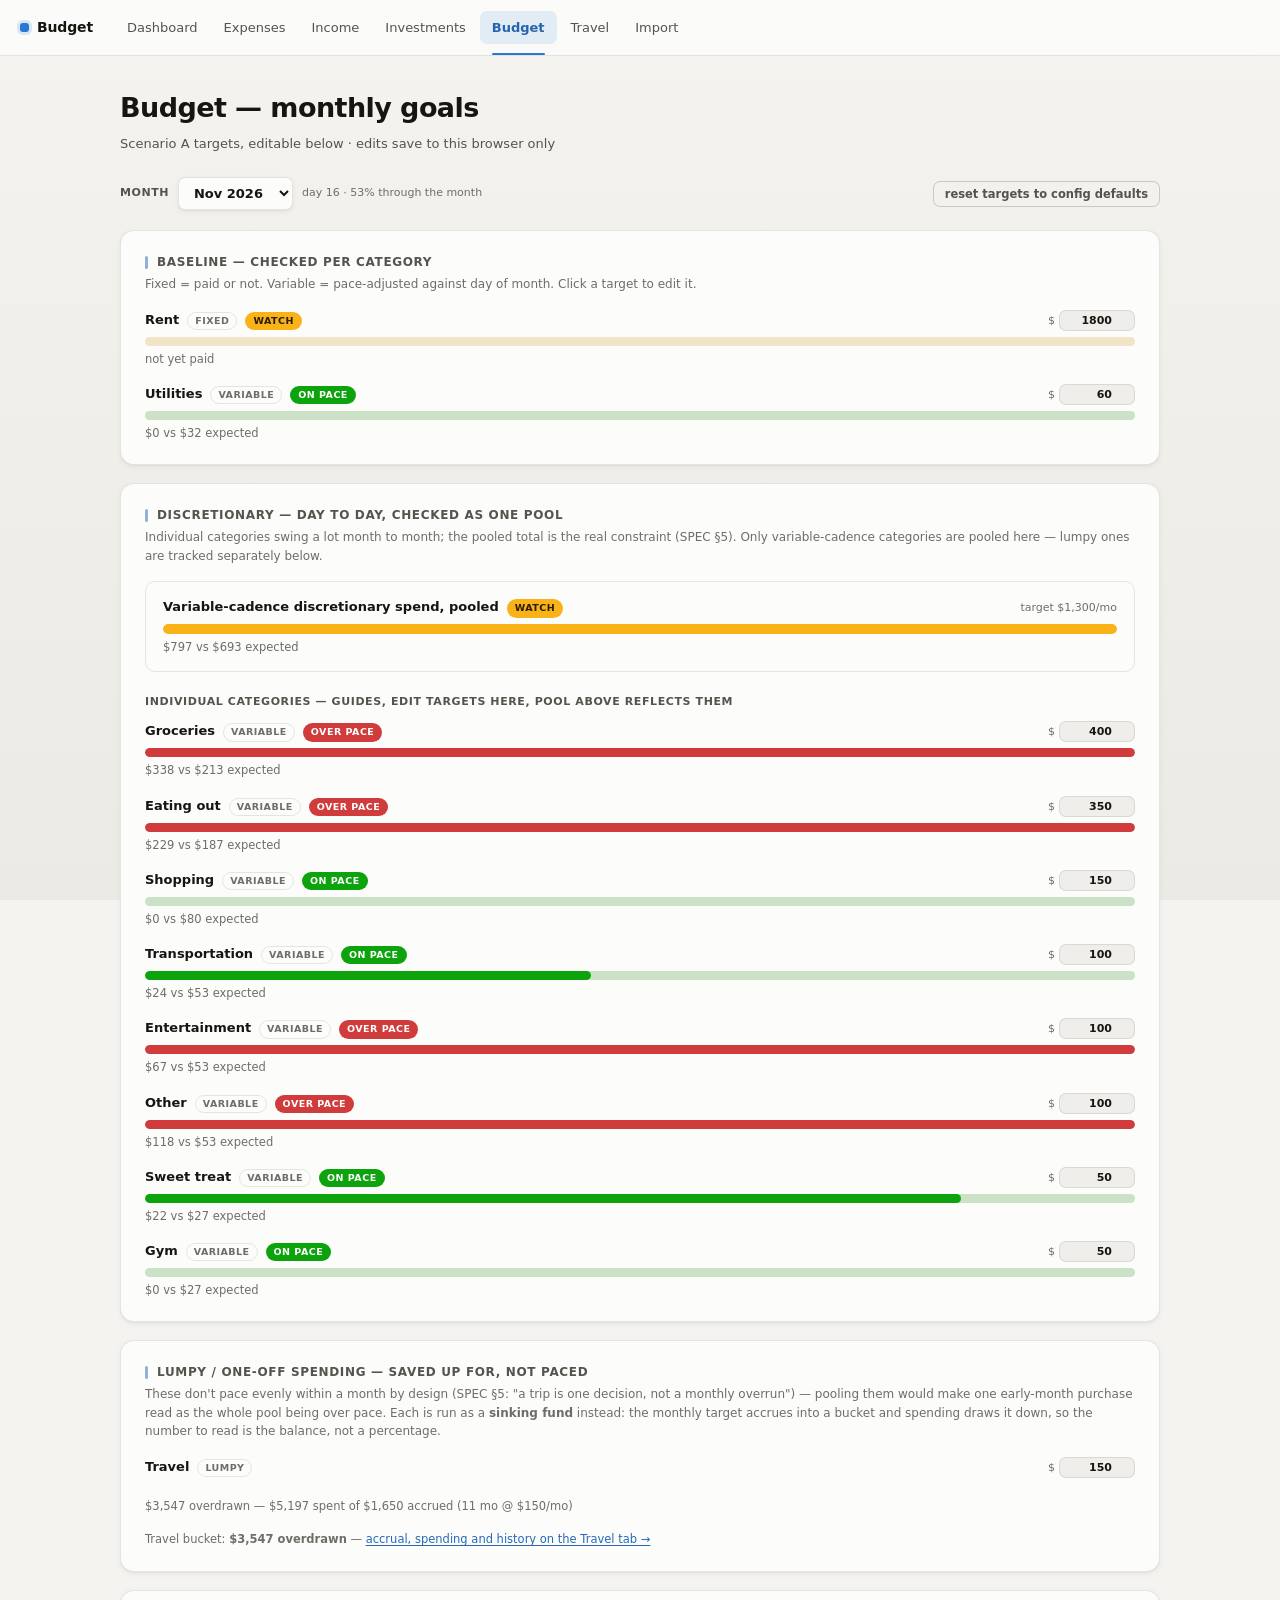
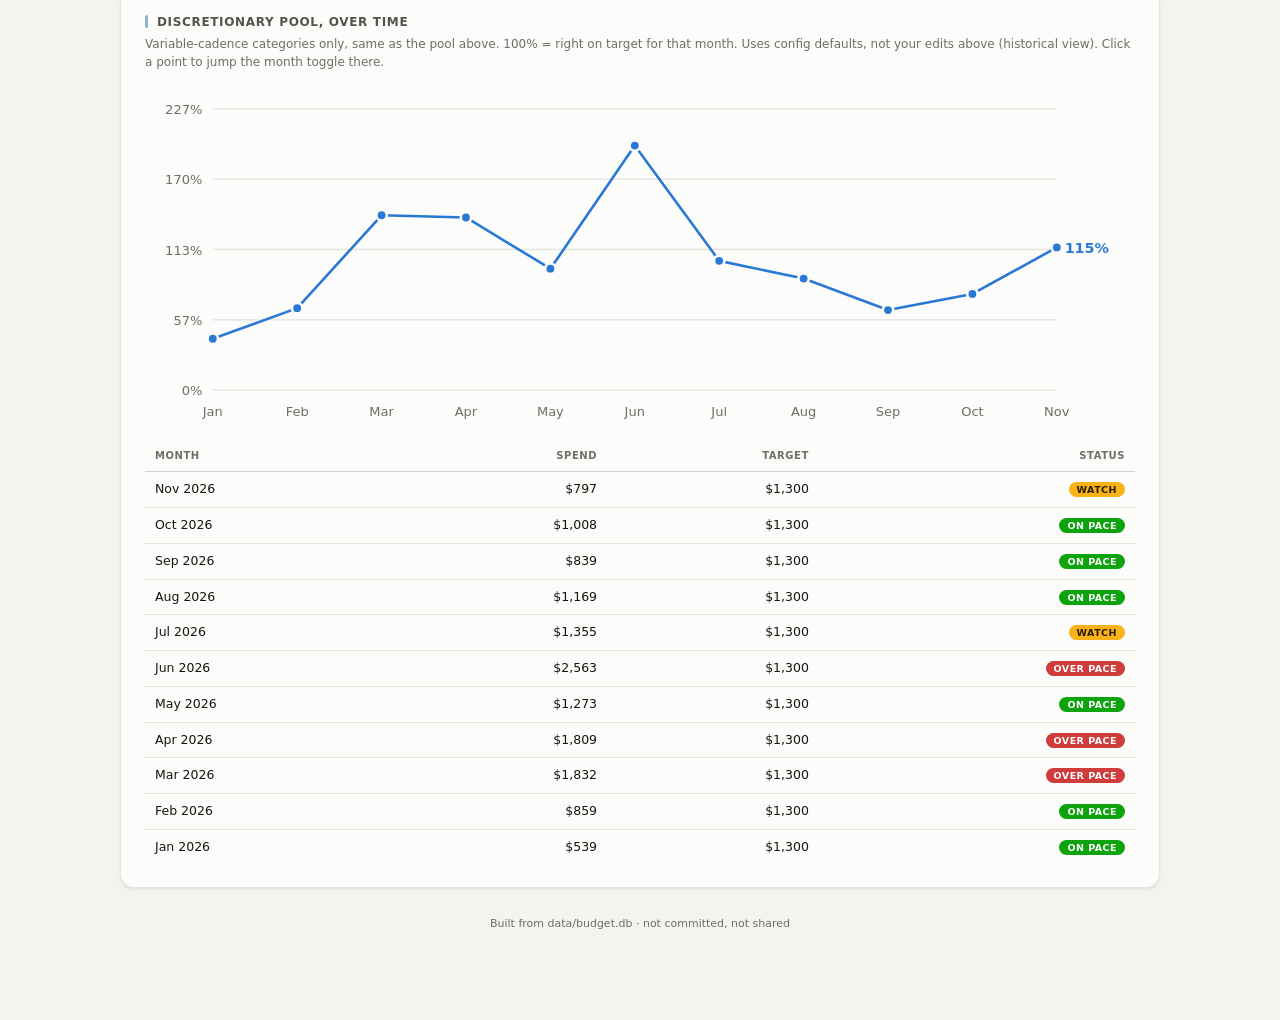
==== commit e9075d46: "Regenerate the dashboard Six new transactions entered through the Import tab: four November expenses" ====
--- a/site/budget.html
+++ b/site/budget.html
@@ -178,19 +178,19 @@
     
   <svg viewBox="0 0 760 260" class="chart-svg">
     <line x1="52" y1="232.0" x2="700" y2="232.0" stroke="var(--gridline)" stroke-width="1"/><text x="44" y="236.0" text-anchor="end" class="axis-label">0%</text><line x1="52" y1="178.0" x2="700" y2="178.0" stroke="var(--gridline)" stroke-width="1"/><text x="44" y="182.0" text-anchor="end" class="axis-label">57%</text><line x1="52" y1="124.0" x2="700" y2="124.0" stroke="var(--gridline)" stroke-width="1"/><text x="44" y="128.0" text-anchor="end" class="axis-label">113%</text><line x1="52" y1="70.0" x2="700" y2="70.0" stroke="var(--gridline)" stroke-width="1"/><text x="44" y="74.0" text-anchor="end" class="axis-label">170%</text><line x1="52" y1="16.0" x2="700" y2="16.0" stroke="var(--gridline)" stroke-width="1"/><text x="44" y="20.0" text-anchor="end" class="axis-label">227%</text>
-    <path d="M 52.0 192.5 L 116.8 169.0 L 181.6 97.7 L 246.4 99.4 L 311.2 138.7 L 376.0 44.2 L 440.8 132.7 L 505.6 146.3 L 570.4 170.5 L 635.2 158.1 L 700.0 119.1" fill="none" stroke="var(--series-1)" stroke-width="2" stroke-linejoin="round" stroke-linecap="round"/>
-    <circle cx="52.0" cy="192.5" r="4" fill="var(--series-1)" stroke="var(--surface-1)" stroke-width="2"/><circle cx="116.8" cy="169.0" r="4" fill="var(--series-1)" stroke="var(--surface-1)" stroke-width="2"/><circle cx="181.6" cy="97.7" r="4" fill="var(--series-1)" stroke="var(--surface-1)" stroke-width="2"/><circle cx="246.4" cy="99.4" r="4" fill="var(--series-1)" stroke="var(--surface-1)" stroke-width="2"/><circle cx="311.2" cy="138.7" r="4" fill="var(--series-1)" stroke="var(--surface-1)" stroke-width="2"/><circle cx="376.0" cy="44.2" r="4" fill="var(--series-1)" stroke="var(--surface-1)" stroke-width="2"/><circle cx="440.8" cy="132.7" r="4" fill="var(--series-1)" stroke="var(--surface-1)" stroke-width="2"/><circle cx="505.6" cy="146.3" r="4" fill="var(--series-1)" stroke="var(--surface-1)" stroke-width="2"/><circle cx="570.4" cy="170.5" r="4" fill="var(--series-1)" stroke="var(--surface-1)" stroke-width="2"/><circle cx="635.2" cy="158.1" r="4" fill="var(--series-1)" stroke="var(--surface-1)" stroke-width="2"/><circle cx="700.0" cy="119.1" r="4" fill="var(--series-1)" stroke="var(--surface-1)" stroke-width="2"/>
+    <path d="M 52.0 192.5 L 116.8 169.0 L 181.6 97.7 L 246.4 99.4 L 311.2 138.7 L 376.0 44.2 L 440.8 132.7 L 505.6 146.3 L 570.4 170.5 L 635.2 158.1 L 700.0 122.4" fill="none" stroke="var(--series-1)" stroke-width="2" stroke-linejoin="round" stroke-linecap="round"/>
+    <circle cx="52.0" cy="192.5" r="4" fill="var(--series-1)" stroke="var(--surface-1)" stroke-width="2"/><circle cx="116.8" cy="169.0" r="4" fill="var(--series-1)" stroke="var(--surface-1)" stroke-width="2"/><circle cx="181.6" cy="97.7" r="4" fill="var(--series-1)" stroke="var(--surface-1)" stroke-width="2"/><circle cx="246.4" cy="99.4" r="4" fill="var(--series-1)" stroke="var(--surface-1)" stroke-width="2"/><circle cx="311.2" cy="138.7" r="4" fill="var(--series-1)" stroke="var(--surface-1)" stroke-width="2"/><circle cx="376.0" cy="44.2" r="4" fill="var(--series-1)" stroke="var(--surface-1)" stroke-width="2"/><circle cx="440.8" cy="132.7" r="4" fill="var(--series-1)" stroke="var(--surface-1)" stroke-width="2"/><circle cx="505.6" cy="146.3" r="4" fill="var(--series-1)" stroke="var(--surface-1)" stroke-width="2"/><circle cx="570.4" cy="170.5" r="4" fill="var(--series-1)" stroke="var(--surface-1)" stroke-width="2"/><circle cx="635.2" cy="158.1" r="4" fill="var(--series-1)" stroke="var(--surface-1)" stroke-width="2"/><circle cx="700.0" cy="122.4" r="4" fill="var(--series-1)" stroke="var(--surface-1)" stroke-width="2"/>
     <text x="52.0" y="252" text-anchor="middle" class="axis-label">Jan</text><text x="116.8" y="252" text-anchor="middle" class="axis-label">Feb</text><text x="181.6" y="252" text-anchor="middle" class="axis-label">Mar</text><text x="246.4" y="252" text-anchor="middle" class="axis-label">Apr</text><text x="311.2" y="252" text-anchor="middle" class="axis-label">May</text><text x="376.0" y="252" text-anchor="middle" class="axis-label">Jun</text><text x="440.8" y="252" text-anchor="middle" class="axis-label">Jul</text><text x="505.6" y="252" text-anchor="middle" class="axis-label">Aug</text><text x="570.4" y="252" text-anchor="middle" class="axis-label">Sep</text><text x="635.2" y="252" text-anchor="middle" class="axis-label">Oct</text><text x="700.0" y="252" text-anchor="middle" class="axis-label">Nov</text>
-    <text x="706.0" y="123.1" class="end-label" fill="var(--series-1)">119%</text>
+    <text x="706.0" y="126.4" class="end-label" fill="var(--series-1)">115%</text>
     <line id="crosshair-pool-hist" x1="0" y1="16" x2="0" y2="232"
           stroke="var(--baseline)" stroke-width="1" style="display:none"/>
-    <rect class="hit-target" data-crosshair="crosshair-pool-hist" data-cx="52.0" data-tooltip-title="Jan 2026" data-tooltip-rows="[[&quot;Discretionary spend vs target&quot;, &quot;41%&quot;, &quot;var(--series-1)&quot;]]" data-month-idx="0" x="22.5" y="16" width="58.9" height="216" fill="transparent"/><rect class="hit-target" data-crosshair="crosshair-pool-hist" data-cx="116.8" data-tooltip-title="Feb 2026" data-tooltip-rows="[[&quot;Discretionary spend vs target&quot;, &quot;66%&quot;, &quot;var(--series-1)&quot;]]" data-month-idx="1" x="87.3" y="16" width="58.9" height="216" fill="transparent"/><rect class="hit-target" data-crosshair="crosshair-pool-hist" data-cx="181.6" data-tooltip-title="Mar 2026" data-tooltip-rows="[[&quot;Discretionary spend vs target&quot;, &quot;141%&quot;, &quot;var(--series-1)&quot;]]" data-month-idx="2" x="152.1" y="16" width="58.9" height="216" fill="transparent"/><rect class="hit-target" data-crosshair="crosshair-pool-hist" data-cx="246.4" data-tooltip-title="Apr 2026" data-tooltip-rows="[[&quot;Discretionary spend vs target&quot;, &quot;139%&quot;, &quot;var(--series-1)&quot;]]" data-month-idx="3" x="216.9" y="16" width="58.9" height="216" fill="transparent"/><rect class="hit-target" data-crosshair="crosshair-pool-hist" data-cx="311.2" data-tooltip-title="May 2026" data-tooltip-rows="[[&quot;Discretionary spend vs target&quot;, &quot;98%&quot;, &quot;var(--series-1)&quot;]]" data-month-idx="4" x="281.7" y="16" width="58.9" height="216" fill="transparent"/><rect class="hit-target" data-crosshair="crosshair-pool-hist" data-cx="376.0" data-tooltip-title="Jun 2026" data-tooltip-rows="[[&quot;Discretionary spend vs target&quot;, &quot;197%&quot;, &quot;var(--series-1)&quot;]]" data-month-idx="5" x="346.5" y="16" width="58.9" height="216" fill="transparent"/><rect class="hit-target" data-crosshair="crosshair-pool-hist" data-cx="440.8" data-tooltip-title="Jul 2026" data-tooltip-rows="[[&quot;Discretionary spend vs target&quot;, &quot;104%&quot;, &quot;var(--series-1)&quot;]]" data-month-idx="6" x="411.3" y="16" width="58.9" height="216" fill="transparent"/><rect class="hit-target" data-crosshair="crosshair-pool-hist" data-cx="505.6" data-tooltip-title="Aug 2026" data-tooltip-rows="[[&quot;Discretionary spend vs target&quot;, &quot;90%&quot;, &quot;var(--series-1)&quot;]]" data-month-idx="7" x="476.1" y="16" width="58.9" height="216" fill="transparent"/><rect class="hit-target" data-crosshair="crosshair-pool-hist" data-cx="570.4" data-tooltip-title="Sep 2026" data-tooltip-rows="[[&quot;Discretionary spend vs target&quot;, &quot;65%&quot;, &quot;var(--series-1)&quot;]]" data-month-idx="8" x="540.9" y="16" width="58.9" height="216" fill="transparent"/><rect class="hit-target" data-crosshair="crosshair-pool-hist" data-cx="635.2" data-tooltip-title="Oct 2026" data-tooltip-rows="[[&quot;Discretionary spend vs target&quot;, &quot;78%&quot;, &quot;var(--series-1)&quot;]]" data-month-idx="9" x="605.7" y="16" width="58.9" height="216" fill="transparent"/><rect class="hit-target" data-crosshair="crosshair-pool-hist" data-cx="700.0" data-tooltip-title="Nov 2026" data-tooltip-rows="[[&quot;Discretionary spend vs target&quot;, &quot;119%&quot;, &quot;var(--series-1)&quot;]]" data-month-idx="10" x="670.5" y="16" width="58.9" height="216" fill="transparent"/>
+    <rect class="hit-target" data-crosshair="crosshair-pool-hist" data-cx="52.0" data-tooltip-title="Jan 2026" data-tooltip-rows="[[&quot;Discretionary spend vs target&quot;, &quot;41%&quot;, &quot;var(--series-1)&quot;]]" data-month-idx="0" x="22.5" y="16" width="58.9" height="216" fill="transparent"/><rect class="hit-target" data-crosshair="crosshair-pool-hist" data-cx="116.8" data-tooltip-title="Feb 2026" data-tooltip-rows="[[&quot;Discretionary spend vs target&quot;, &quot;66%&quot;, &quot;var(--series-1)&quot;]]" data-month-idx="1" x="87.3" y="16" width="58.9" height="216" fill="transparent"/><rect class="hit-target" data-crosshair="crosshair-pool-hist" data-cx="181.6" data-tooltip-title="Mar 2026" data-tooltip-rows="[[&quot;Discretionary spend vs target&quot;, &quot;141%&quot;, &quot;var(--series-1)&quot;]]" data-month-idx="2" x="152.1" y="16" width="58.9" height="216" fill="transparent"/><rect class="hit-target" data-crosshair="crosshair-pool-hist" data-cx="246.4" data-tooltip-title="Apr 2026" data-tooltip-rows="[[&quot;Discretionary spend vs target&quot;, &quot;139%&quot;, &quot;var(--series-1)&quot;]]" data-month-idx="3" x="216.9" y="16" width="58.9" height="216" fill="transparent"/><rect class="hit-target" data-crosshair="crosshair-pool-hist" data-cx="311.2" data-tooltip-title="May 2026" data-tooltip-rows="[[&quot;Discretionary spend vs target&quot;, &quot;98%&quot;, &quot;var(--series-1)&quot;]]" data-month-idx="4" x="281.7" y="16" width="58.9" height="216" fill="transparent"/><rect class="hit-target" data-crosshair="crosshair-pool-hist" data-cx="376.0" data-tooltip-title="Jun 2026" data-tooltip-rows="[[&quot;Discretionary spend vs target&quot;, &quot;197%&quot;, &quot;var(--series-1)&quot;]]" data-month-idx="5" x="346.5" y="16" width="58.9" height="216" fill="transparent"/><rect class="hit-target" data-crosshair="crosshair-pool-hist" data-cx="440.8" data-tooltip-title="Jul 2026" data-tooltip-rows="[[&quot;Discretionary spend vs target&quot;, &quot;104%&quot;, &quot;var(--series-1)&quot;]]" data-month-idx="6" x="411.3" y="16" width="58.9" height="216" fill="transparent"/><rect class="hit-target" data-crosshair="crosshair-pool-hist" data-cx="505.6" data-tooltip-title="Aug 2026" data-tooltip-rows="[[&quot;Discretionary spend vs target&quot;, &quot;90%&quot;, &quot;var(--series-1)&quot;]]" data-month-idx="7" x="476.1" y="16" width="58.9" height="216" fill="transparent"/><rect class="hit-target" data-crosshair="crosshair-pool-hist" data-cx="570.4" data-tooltip-title="Sep 2026" data-tooltip-rows="[[&quot;Discretionary spend vs target&quot;, &quot;65%&quot;, &quot;var(--series-1)&quot;]]" data-month-idx="8" x="540.9" y="16" width="58.9" height="216" fill="transparent"/><rect class="hit-target" data-crosshair="crosshair-pool-hist" data-cx="635.2" data-tooltip-title="Oct 2026" data-tooltip-rows="[[&quot;Discretionary spend vs target&quot;, &quot;78%&quot;, &quot;var(--series-1)&quot;]]" data-month-idx="9" x="605.7" y="16" width="58.9" height="216" fill="transparent"/><rect class="hit-target" data-crosshair="crosshair-pool-hist" data-cx="700.0" data-tooltip-title="Nov 2026" data-tooltip-rows="[[&quot;Discretionary spend vs target&quot;, &quot;115%&quot;, &quot;var(--series-1)&quot;]]" data-month-idx="10" x="670.5" y="16" width="58.9" height="216" fill="transparent"/>
   </svg>
     <table class="data-table" style="margin-top:14px">
       <thead><tr><th>Month</th><th class="num">Spend</th><th class="num">Target</th><th class="num">Status</th></tr></thead>
       <tbody><tr>
       <td>Nov 2026</td>
-      <td class="num">$719</td>
+      <td class="num">$797</td>
       <td class="num">$1,300</td>
       <td class="num"><span class="status-badge warning">watch</span></td>
     </tr><tr>
@@ -252,7 +252,7 @@
 <div id="tooltip"></div>
 <script src="app.js"></script>
 <script>
-window.DATA = {"months": ["2026-01", "2026-02", "2026-03", "2026-04", "2026-05", "2026-06", "2026-07", "2026-08", "2026-09", "2026-10", "2026-11"], "monthLabels": {"2026-01": "Jan 2026", "2026-02": "Feb 2026", "2026-03": "Mar 2026", "2026-04": "Apr 2026", "2026-05": "May 2026", "2026-06": "Jun 2026", "2026-07": "Jul 2026", "2026-08": "Aug 2026", "2026-09": "Sep 2026", "2026-10": "Oct 2026", "2026-11": "Nov 2026"}, "livePace": 0.4666666666666667, "dayOfMonth": 14, "categories": {"rent": {"label": "Rent", "cadence": "fixed", "group": "baseline", "baseTarget": 1800.0}, "utilities": {"label": "Utilities", "cadence": "variable", "group": "baseline", "baseTarget": 60.0}, "groceries": {"label": "Groceries", "cadence": "variable", "group": "discretionary", "baseTarget": 400.0}, "transportation": {"label": "Transportation", "cadence": "variable", "group": "discretionary", "baseTarget": 100.0}, "eating_out": {"label": "Eating out", "cadence": "variable", "group": "discretionary", "baseTarget": 350.0}, "sweet_treat": {"label": "Sweet treat", "cadence": "variable", "group": "discretionary", "baseTarget": 50.0}, "entertainment": {"label": "Entertainment", "cadence": "variable", "group": "discretionary", "baseTarget": 100.0}, "gym": {"label": "Gym", "cadence": "variable", "group": "discretionary", "baseTarget": 50.0}, "shopping": {"label": "Shopping", "cadence": "variable", "group": "discretionary", "baseTarget": 150.0}, "other": {"label": "Other", "cadence": "variable", "group": "discretionary", "baseTarget": 100.0}, "travel": {"label": "Travel", "cadence": "lumpy", "group": "discretionary", "baseTarget": 150.0}}, "incomeCategories": {"salary": {"label": "Salary", "isTransfer": false}, "gift": {"label": "Gift", "isTransfer": false}, "side_hustle": {"label": "Side hustle", "isTransfer": false}, "tax_refund": {"label": "Tax refund", "isTransfer": false}, "reimbursement": {"label": "Reimbursement", "isTransfer": false}, "resale": {"label": "Resale", "isTransfer": false}, "rebate": {"label": "Rebate", "isTransfer": false}, "stock_sale": {"label": "Stock sale", "isTransfer": true}, "deposit_return": {"label": "Deposit return", "isTransfer": true}}, "investmentCategories": {"brokerage": {"label": "Brokerage", "color": "var(--series-1)"}, "roth_ira": {"label": "Roth IRA", "color": "var(--series-4)"}, "emergency_fund": {"label": "Emergency fund", "color": "var(--series-3)"}, "crypto": {"label": "Crypto", "color": "var(--series-2)"}}, "byMonth": {"2026-01": {"income": 5497.73, "expense": 2984.97, "investment": 5000.0, "expenseByCat": {"eating_out": 203.14, "sweet_treat": 7.63, "transportation": 49.5, "travel": 562.42, "groceries": 211.14999999999998, "gym": 61.69, "shopping": 5.44, "rent": 1844.0, "utilities": 40.0}, "incomeByCat": {"salary": 4424.27, "gift": 1000.0, "resale": 73.46}, "transferByCat": {}, "investmentByCat": {"brokerage": 1000.0, "roth_ira": 4000.0}, "expenseTxns": [{"date": "2026-01-31", "description": "Subway", "category": "transportation", "amount": 18}, {"date": "2026-01-30", "description": "TJs + Big Apple Meat Market + Target", "category": "eating_out", "amount": 88.1}, {"date": "2026-01-28", "description": "Rent", "category": "rent", "amount": 1844}, {"date": "2026-01-28", "description": "Utilities", "category": "utilities", "amount": 40}, {"date": "2026-01-26", "description": "Costco Groceries", "category": "groceries", "amount": 111.78999999999999}, {"date": "2026-01-26", "description": "Chipotle", "category": "eating_out", "amount": 17.53}, {"date": "2026-01-25", "description": "Westway Diner", "category": "eating_out", "amount": 25}, {"date": "2026-01-25", "description": "Flight to SF", "category": "travel", "amount": 108.48}, {"date": "2026-01-25", "description": "Sunglasses", "category": "shopping", "amount": 5.44}, {"date": "2026-01-22", "description": "TJs + Target + Food Emporium + Udon", "category": "groceries", "amount": 99.36}, {"date": "2026-01-22", "description": "Naya", "category": "eating_out", "amount": 14.43}, {"date": "2026-01-22", "description": "Lifetime", "category": "gym", "amount": 61.69}, {"date": "2026-01-21", "description": "Uber+Lyft for SF", "category": "travel", "amount": 103.01}, {"date": "2026-01-21", "description": "Subway", "category": "transportation", "amount": 11.5}, {"date": "2026-01-21", "description": "Subway", "category": "transportation", "amount": 18}, {"date": "2026-01-21", "description": "Flights to SF", "category": "travel", "amount": 216.8}, {"date": "2026-01-20", "description": "DragonEats (Banh Mi)", "category": "travel", "amount": 32.86}, {"date": "2026-01-19", "description": "CVS (..)", "category": "travel", "amount": 17.29}, {"date": "2026-01-19", "description": "Ben Thai", "category": "travel", "amount": 54.96}, {"date": "2026-01-18", "description": "Sausalito Ferry + Pizza", "category": "travel", "amount": 15.35}, {"date": "2026-01-17", "description": "Tadaima", "category": "travel", "amount": 7.33}, {"date": "2026-01-17", "description": "Bi-Rite Market", "category": "travel", "amount": 6.34}, {"date": "2026-01-15", "description": "Marie's Deli (Banh Mi)", "category": "eating_out", "amount": 16.13}, {"date": "2026-01-13", "description": "Metro", "category": "transportation", "amount": 2}, {"date": "2026-01-13", "description": "Pressed Acai Bowl", "category": "eating_out", "amount": 13.95}, {"date": "2026-01-11", "description": "Omma Tofu House", "category": "eating_out", "amount": 18}, {"date": "2026-01-11", "description": "One Tea Boba", "category": "sweet_treat", "amount": 7.63}, {"date": "2026-01-10", "description": "YinTang Hotpot", "category": "eating_out", "amount": 10}], "incomeTxns": [{"date": "2026-01-23", "description": "Underdog", "category": "resale", "amount": 73.46, "kind": "income"}, {"date": "2026-01-23", "description": "Deloitte", "category": "salary", "amount": 2212.13, "kind": "income"}, {"date": "2026-01-14", "description": "Happy New Year", "category": "gift", "amount": 1000, "kind": "income"}, {"date": "2026-01-09", "description": "Deloitte", "category": "salary", "amount": 2212.14, "kind": "income"}], "investmentTxns": [{"date": "2026-01-23", "description": "MoneyLink transfer from Chase", "category": "brokerage", "amount": 1000}, {"date": "2026-01-23", "description": "MoneyLink transfer from Chase (Roth IRA)", "category": "roth_ira", "amount": 4000}]}, "2026-02": {"income": 6424.2699999999995, "expense": 3992.33, "investment": 2200.0, "expenseByCat": {"eating_out": 144.39, "gym": 298.0, "groceries": 243.45000000000002, "other": 29.92, "transportation": 68.5, "travel": 1236.8899999999999, "rent": 1844.0, "utilities": 52.0, "entertainment": 62.83, "sweet_treat": 12.35}, "incomeByCat": {"salary": 4424.27, "gift": 2000.0}, "transferByCat": {}, "investmentByCat": {"brokerage": 2200.0}, "expenseTxns": [{"date": "2026-02-28", "description": "Salt Bread + Matcha", "category": "sweet_treat", "amount": 12.35}, {"date": "2026-02-28", "description": "Amy Ruth's Soul Food", "category": "eating_out", "amount": 30}, {"date": "2026-02-28", "description": "Trader Joe's", "category": "groceries", "amount": 91.87}, {"date": "2026-02-28", "description": "Subway", "category": "transportation", "amount": 21}, {"date": "2026-02-27", "description": "Rent", "category": "rent", "amount": 1844}, {"date": "2026-02-27", "description": "Utilities", "category": "utilities", "amount": 52}, {"date": "2026-02-27", "description": "Night out (karaoke + pocha + uber + fluffies)", "category": "entertainment", "amount": 62.83}, {"date": "2026-02-26", "description": "Duke's", "category": "eating_out", "amount": 17.96}, {"date": "2026-02-22", "description": "Springbone", "category": "eating_out", "amount": 25.91}, {"date": "2026-02-21", "description": "Subway", "category": "transportation", "amount": 21}, {"date": "2026-02-20", "description": "Trader Joe's", "category": "groceries", "amount": 129.17000000000002}, {"date": "2026-02-16", "description": "PhotoBooth", "category": "travel", "amount": 15}, {"date": "2026-02-16", "description": "Lyft Ride", "category": "travel", "amount": 14.24}, {"date": "2026-02-16", "description": "Malatang", "category": "travel", "amount": 51.61}, {"date": "2026-02-15", "description": "Lunch w/ Shashank", "category": "eating_out", "amount": 40}, {"date": "2026-02-15", "description": "Paper towels + Tissues", "category": "other", "amount": 12.5}, {"date": "2026-02-14", "description": "Khao Tiew", "category": "travel", "amount": 80.75}, {"date": "2026-02-13", "description": "Clipper", "category": "travel", "amount": 21.6}, {"date": "2026-02-12", "description": "Trader Joe's (Flowers + Choclate)", "category": "travel", "amount": 27.23}, {"date": "2026-02-12", "description": "O2 Valley", "category": "travel", "amount": 18.94}, {"date": "2026-02-12", "description": "Pho Element", "category": "travel", "amount": 45.99}, {"date": "2026-02-11", "description": "Subway", "category": "transportation", "amount": 11.5}, {"date": "2026-02-09", "description": "Korea Flight", "category": "travel", "amount": 961.53}, {"date": "2026-02-08", "description": "Glossier Lip Balm", "category": "other", "amount": 17.42}, {"date": "2026-02-08", "description": "Subway", "category": "transportation", "amount": 15}, {"date": "2026-02-06", "description": "TJs Run", "category": "groceries", "amount": 22.41}, {"date": "2026-02-04", "description": "Duke's Bibimbap", "category": "eating_out", "amount": 18}, {"date": "2026-02-03", "description": "Lifetime", "category": "gym", "amount": 298}, {"date": "2026-02-01", "description": "Chipotle", "category": "eating_out", "amount": 12.52}], "incomeTxns": [{"date": "2026-02-20", "description": "Deloitte", "category": "salary", "amount": 2212.13, "kind": "income"}, {"date": "2026-02-18", "description": "Red Envelopes", "category": "gift", "amount": 2000, "kind": "income"}, {"date": "2026-02-06", "description": "Deloitte", "category": "salary", "amount": 2212.14, "kind": "income"}], "investmentTxns": [{"date": "2026-02-06", "description": "MoneyLink transfer from Chase", "category": "brokerage", "amount": 200}, {"date": "2026-02-06", "description": "MoneyLink transfer from Chase", "category": "brokerage", "amount": 2000}]}, "2026-03": {"income": 4529.28, "expense": 3865.71, "investment": 0.0, "expenseByCat": {"gym": 381.1, "groceries": 624.5100000000001, "eating_out": 183.63, "transportation": 56.0, "entertainment": 238.25, "shopping": 155.17000000000002, "other": 180.0, "sweet_treat": 13.600000000000001, "travel": 139.4, "rent": 1844.0, "utilities": 50.05}, "incomeByCat": {"reimbursement": 105.0, "salary": 4424.28}, "transferByCat": {}, "investmentByCat": {}, "expenseTxns": [{"date": "2026-03-31", "description": "Costco Groceries", "category": "groceries", "amount": 51.46}, {"date": "2026-03-31", "description": "Urgent Care + Antibiotics", "category": "other", "amount": 30}, {"date": "2026-03-31", "description": "Rent", "category": "rent", "amount": 1844}, {"date": "2026-03-31", "description": "Utilities", "category": "utilities", "amount": 50.05}, {"date": "2026-03-30", "description": "Target", "category": "groceries", "amount": 40.709999999999994}, {"date": "2026-03-29", "description": "Lifetime - penalty", "category": "gym", "amount": 41.8}, {"date": "2026-03-29", "description": "Apollo Bagels", "category": "eating_out", "amount": 14.7}, {"date": "2026-03-29", "description": "Molly Tea", "category": "sweet_treat", "amount": 7.61}, {"date": "2026-03-28", "description": "L'industrie", "category": "eating_out", "amount": 7}, {"date": "2026-03-28", "description": "Movies", "category": "entertainment", "amount": 25}, {"date": "2026-03-28", "description": "Taxi + Uber", "category": "transportation", "amount": 8}, {"date": "2026-03-26", "description": "Mission NYC", "category": "entertainment", "amount": 30}, {"date": "2026-03-26", "description": "Naya", "category": "eating_out", "amount": 14.43}, {"date": "2026-03-25", "description": "Night-out w/ Coworkers", "category": "entertainment", "amount": 100}, {"date": "2026-03-25", "description": "Flight to NYC from SF", "category": "travel", "amount": 139.4}, {"date": "2026-03-24", "description": "Stomach Flu meds + bread", "category": "groceries", "amount": 24.76}, {"date": "2026-03-23", "description": "Costco Groceries", "category": "groceries", "amount": 69.57}, {"date": "2026-03-22", "description": "Uniqlo", "category": "shopping", "amount": 84.8}, {"date": "2026-03-22", "description": "Target", "category": "groceries", "amount": 26.06}, {"date": "2026-03-22", "description": "Subway", "category": "transportation", "amount": 9}, {"date": "2026-03-21", "description": "Hom Caf\u00e9 Matcha", "category": "sweet_treat", "amount": 5.99}, {"date": "2026-03-21", "description": "Chick Fila", "category": "eating_out", "amount": 12.74}, {"date": "2026-03-20", "description": "Trader Joe's", "category": "groceries", "amount": 76.07}, {"date": "2026-03-18", "description": "AMEX Annual Fee", "category": "other", "amount": 150}, {"date": "2026-03-15", "description": "Subway", "category": "transportation", "amount": 21}, {"date": "2026-03-15", "description": "Lifetime Smoothie", "category": "eating_out", "amount": 15.16}, {"date": "2026-03-14", "description": "Chipotle", "category": "eating_out", "amount": 17.75}, {"date": "2026-03-14", "description": "Lifetime - penalty", "category": "gym", "amount": 41.8}, {"date": "2026-03-13", "description": "Trader Joe's", "category": "groceries", "amount": 62.73}, {"date": "2026-03-13", "description": "Tofu Tofu", "category": "eating_out", "amount": 75.5}, {"date": "2026-03-12", "description": "Target", "category": "groceries", "amount": 41.02}, {"date": "2026-03-12", "description": "Amazon - Macbook case, Usb", "category": "shopping", "amount": 70.37}, {"date": "2026-03-10", "description": "Bay to Breakers", "category": "entertainment", "amount": 83.25}, {"date": "2026-03-08", "description": "Subway", "category": "transportation", "amount": 18}, {"date": "2026-03-07", "description": "Prince St. Pizza", "category": "eating_out", "amount": 8.17}, {"date": "2026-03-07", "description": "Chipotle", "category": "eating_out", "amount": 18.18}, {"date": "2026-03-07", "description": "Trader Joe's", "category": "groceries", "amount": 105.63}, {"date": "2026-03-06", "description": "Target", "category": "groceries", "amount": 34.629999999999995}, {"date": "2026-03-01", "description": "Lifetime", "category": "gym", "amount": 297.5}, {"date": "2026-03-01", "description": "Trader Joe's", "category": "groceries", "amount": 91.87}], "incomeTxns": [{"date": "2026-03-22", "description": "Deloitte", "category": "salary", "amount": 2212.14, "kind": "income"}, {"date": "2026-03-06", "description": "Deloitte", "category": "salary", "amount": 2212.14, "kind": "income"}, {"date": "2026-03-02", "description": "Eye Medical Reimbursement", "category": "reimbursement", "amount": 105, "kind": "income"}], "investmentTxns": []}, "2026-04": {"income": 6534.360000000001, "expense": 5027.04, "investment": 0.0, "expenseByCat": {"gym": 297.5, "groceries": 214.46, "other": 583.0, "sweet_treat": 59.25999999999999, "eating_out": 513.65, "entertainment": 62.84, "transportation": 78.0, "travel": 1319.33, "rent": 1844.0, "utilities": 55.0}, "incomeByCat": {"salary": 3654.36, "tax_refund": 2880.0}, "transferByCat": {}, "investmentByCat": {}, "expenseTxns": [{"date": "2026-04-30", "description": "Running Gels", "category": "entertainment", "amount": 33}, {"date": "2026-04-29", "description": "Rent", "category": "rent", "amount": 1844}, {"date": "2026-04-29", "description": "Utilities", "category": "utilities", "amount": 55}, {"date": "2026-04-28", "description": "Olive Young", "category": "travel", "amount": 52.41}, {"date": "2026-04-28", "description": "Convenience Stores", "category": "travel", "amount": 89.57}, {"date": "2026-04-28", "description": "Korea Misc.", "category": "travel", "amount": 121.13999999999999}, {"date": "2026-04-28", "description": "Trader Joe's", "category": "groceries", "amount": 62.87}, {"date": "2026-04-28", "description": "Target", "category": "groceries", "amount": 38.47}, {"date": "2026-04-27", "description": "Chain", "category": "travel", "amount": 101.69}, {"date": "2026-04-26", "description": "Musinsa", "category": "travel", "amount": 54.16}, {"date": "2026-04-25", "description": "Uniqlo Drop", "category": "travel", "amount": 179.44}, {"date": "2026-04-25", "description": "Haircut + hair cream", "category": "travel", "amount": 58.36}, {"date": "2026-04-24", "description": "Luh Calm Fit", "category": "travel", "amount": 100.91}, {"date": "2026-04-23", "description": "Gentle Monsters", "category": "travel", "amount": 218.5}, {"date": "2026-04-22", "description": "MLB-shirt", "category": "travel", "amount": 45.09}, {"date": "2026-04-21", "description": "Woodaepobeulraeg", "category": "travel", "amount": 59.13}, {"date": "2026-04-20", "description": "Uber for Korea", "category": "travel", "amount": 19.94}, {"date": "2026-04-20", "description": "Cash for Korea", "category": "travel", "amount": 200}, {"date": "2026-04-20", "description": "Capital One Annual Fee", "category": "other", "amount": 395}, {"date": "2026-04-20", "description": "Esim for Korea", "category": "travel", "amount": 18.99}, {"date": "2026-04-19", "description": "Subway", "category": "transportation", "amount": 24}, {"date": "2026-04-19", "description": "Souraji", "category": "eating_out", "amount": 130.65}, {"date": "2026-04-18", "description": "Raku + Pizza", "category": "eating_out", "amount": 42.39}, {"date": "2026-04-18", "description": "Matcha", "category": "sweet_treat", "amount": 8.44}, {"date": "2026-04-16", "description": "Los Tacos", "category": "eating_out", "amount": 12.96}, {"date": "2026-04-16", "description": "Jollibee", "category": "eating_out", "amount": 21}, {"date": "2026-04-15", "description": "Claude", "category": "other", "amount": 20}, {"date": "2026-04-14", "description": "Taxes", "category": "other", "amount": 88}, {"date": "2026-04-13", "description": "Tennis Balls", "category": "entertainment", "amount": 10}, {"date": "2026-04-12", "description": "Subway", "category": "transportation", "amount": 21}, {"date": "2026-04-11", "description": "Kettl + Kijitora Matcha", "category": "sweet_treat", "amount": 16.88}, {"date": "2026-04-11", "description": "Birds of a Feather + Radio Bakery", "category": "eating_out", "amount": 50}, {"date": "2026-04-10", "description": "Target", "category": "groceries", "amount": 25.7}, {"date": "2026-04-08", "description": "Whole Foods", "category": "groceries", "amount": 3.29}, {"date": "2026-04-07", "description": "Broad Nosh Bagels", "category": "eating_out", "amount": 19.99}, {"date": "2026-04-06", "description": "Subway", "category": "transportation", "amount": 33}, {"date": "2026-04-06", "description": "Sorate", "category": "sweet_treat", "amount": 7.84}, {"date": "2026-04-05", "description": "Fish Cheeks", "category": "eating_out", "amount": 93.66}, {"date": "2026-04-05", "description": "AunTea Jenny", "category": "sweet_treat", "amount": 7.62}, {"date": "2026-04-04", "description": "Luckin Coffee", "category": "sweet_treat", "amount": 2.17}, {"date": "2026-04-04", "description": "Nubiani", "category": "eating_out", "amount": 143}, {"date": "2026-04-04", "description": "Wine", "category": "entertainment", "amount": 19.84}, {"date": "2026-04-03", "description": "ATM Withdrawal", "category": "other", "amount": 80}, {"date": "2026-04-03", "description": "HeyTea", "category": "sweet_treat", "amount": 16.31}, {"date": "2026-04-02", "description": "Trader Joe's", "category": "groceries", "amount": 84.13}, {"date": "2026-04-01", "description": "Lifetime", "category": "gym", "amount": 297.5}], "incomeTxns": [{"date": "2026-04-21", "description": "Tax Refund - Federal", "category": "tax_refund", "amount": 2615, "kind": "income"}, {"date": "2026-04-21", "description": "Tax Refund - State", "category": "tax_refund", "amount": 265, "kind": "income"}, {"date": "2026-04-17", "description": "Deloitte", "category": "salary", "amount": 1800.2, "kind": "income"}, {"date": "2026-04-03", "description": "Deloitte", "category": "salary", "amount": 1854.16, "kind": "income"}], "investmentTxns": []}, "2026-05": {"income": 7337.33, "expense": 3380.2, "investment": 3500.0, "expenseByCat": {"gym": 269.0, "groceries": 236.70000000000002, "transportation": 100.97, "eating_out": 240.47000000000003, "shopping": 85.0, "entertainment": 226.99, "sweet_treat": 22.74, "other": 90.68, "travel": 243.71, "utilities": 63.94, "rent": 1800.0}, "incomeByCat": {"salary": 7227.33, "resale": 110.0}, "transferByCat": {"stock_sale": 2000.0}, "investmentByCat": {"roth_ira": 3500.0}, "expenseTxns": [{"date": "2026-05-30", "description": "Subway", "category": "transportation", "amount": 9.34}, {"date": "2026-05-30", "description": "Utilities", "category": "utilities", "amount": 63.94}, {"date": "2026-05-30", "description": "Rent", "category": "rent", "amount": 1800}, {"date": "2026-05-28", "description": "Drinks w Tennis Tuesday", "category": "entertainment", "amount": 36.72}, {"date": "2026-05-28", "description": "Drinking w QCS gang", "category": "entertainment", "amount": 110.35}, {"date": "2026-05-26", "description": "Hotel for Santa Rosa", "category": "travel", "amount": 243.71}, {"date": "2026-05-24", "description": "Subway", "category": "transportation", "amount": 17.75}, {"date": "2026-05-23", "description": "E-bike", "category": "transportation", "amount": 3.34}, {"date": "2026-05-22", "description": "Gum + Cane's", "category": "sweet_treat", "amount": 6.41}, {"date": "2026-05-20", "description": "Apple Storage", "category": "other", "amount": 90.68}, {"date": "2026-05-20", "description": "Groceries - Target", "category": "groceries", "amount": 90.68}, {"date": "2026-05-18", "description": "Uber - SF", "category": "transportation", "amount": 37.54}, {"date": "2026-05-17", "description": "Original Joe's + Salt Straw", "category": "eating_out", "amount": 54.05}, {"date": "2026-05-16", "description": "Perilla - Pho", "category": "eating_out", "amount": 50.77}, {"date": "2026-05-16", "description": "Night out - drinks", "category": "entertainment", "amount": 36.92}, {"date": "2026-05-15", "description": "Trader Joe's (water)", "category": "groceries", "amount": 8.02}, {"date": "2026-05-15", "description": "Gott's + Gott's Soft-serve", "category": "eating_out", "amount": 54.12}, {"date": "2026-05-11", "description": "Poke", "category": "eating_out", "amount": 17.7}, {"date": "2026-05-10", "description": "Subway", "category": "transportation", "amount": 3}, {"date": "2026-05-09", "description": "DayDrinks", "category": "sweet_treat", "amount": 16.33}, {"date": "2026-05-09", "description": "Big Apple Market", "category": "groceries", "amount": 10.31}, {"date": "2026-05-07", "description": "Shake Shack", "category": "eating_out", "amount": 11.97}, {"date": "2026-05-07", "description": "Haus Beater", "category": "shopping", "amount": 85}, {"date": "2026-05-07", "description": "Mission NYC + alc", "category": "entertainment", "amount": 43}, {"date": "2026-05-05", "description": "Taco Bell", "category": "eating_out", "amount": 11.41}, {"date": "2026-05-03", "description": "Subway", "category": "transportation", "amount": 30}, {"date": "2026-05-03", "description": "Chipotle", "category": "eating_out", "amount": 40.45}, {"date": "2026-05-02", "description": "Trader Joe's", "category": "groceries", "amount": 127.69}, {"date": "2026-05-01", "description": "Lifetime", "category": "gym", "amount": 269}], "incomeTxns": [{"date": "2026-05-29", "description": "FB Marketplace BS", "category": "resale", "amount": 110, "kind": "income"}, {"date": "2026-05-29", "description": "Deloitte", "category": "salary", "amount": 2229.22, "kind": "income"}, {"date": "2026-05-15", "description": "Deloitte", "category": "salary", "amount": 2768.89, "kind": "income"}, {"date": "2026-05-11", "description": "Stock Money", "category": "stock_sale", "amount": 2000, "kind": "transfer"}, {"date": "2026-05-01", "description": "Deloitte", "category": "salary", "amount": 2229.22, "kind": "income"}], "investmentTxns": [{"date": "2026-05-19", "description": "MoneyLink transfer from Chase (Roth IRA)", "category": "roth_ira", "amount": 1500}, {"date": "2026-05-19", "description": "MoneyLink transfer from Chase (Roth IRA)", "category": "roth_ira", "amount": 2000}]}, "2026-06": {"income": 5092.84, "expense": 4362.880000000001, "investment": 5000.0, "expenseByCat": {"other": 93.77000000000001, "shopping": 1549.0300000000002, "eating_out": 345.19000000000005, "groceries": 327.56999999999994, "sweet_treat": 35.47, "transportation": 151.39, "entertainment": 60.46, "rent": 1800.0}, "incomeByCat": {"side_hustle": 295.0, "salary": 4797.84}, "transferByCat": {"deposit_return": 1801.25, "stock_sale": 3000.0}, "investmentByCat": {"brokerage": 5000.0}, "expenseTxns": [{"date": "2026-06-30", "description": "Trader Joes'", "category": "groceries", "amount": 43.66}, {"date": "2026-06-30", "description": "Rent", "category": "rent", "amount": 1800}, {"date": "2026-06-29", "description": "Matcha w boys", "category": "sweet_treat", "amount": 8.42}, {"date": "2026-06-29", "description": "Mid ramen w boys", "category": "eating_out", "amount": 17}, {"date": "2026-06-29", "description": "Clipper Weekend", "category": "transportation", "amount": 22.1}, {"date": "2026-06-28", "description": "Urban Outfitter Jeans", "category": "other", "amount": 75.73}, {"date": "2026-06-28", "description": "Amazon misc.", "category": "shopping", "amount": 64.65}, {"date": "2026-06-27", "description": "Pho Dinner", "category": "eating_out", "amount": 51.59}, {"date": "2026-06-27", "description": "Swenson Ice Cream", "category": "sweet_treat", "amount": 10.9}, {"date": "2026-06-26", "description": "Uber", "category": "transportation", "amount": 12.65}, {"date": "2026-06-26", "description": "Biergarten", "category": "entertainment", "amount": 43.46}, {"date": "2026-06-21", "description": "Panda", "category": "eating_out", "amount": 14.98}, {"date": "2026-06-21", "description": "Jamba", "category": "sweet_treat", "amount": 1}, {"date": "2026-06-18", "description": "Costco chicken bake", "category": "eating_out", "amount": 4.38}, {"date": "2026-06-18", "description": "Amazon Misc.", "category": "shopping", "amount": 198.71000000000004}, {"date": "2026-06-17", "description": "Badminton", "category": "entertainment", "amount": 17}, {"date": "2026-06-17", "description": "Uber + Clipper + Clipper", "category": "transportation", "amount": 27.689999999999998}, {"date": "2026-06-15", "description": "UG Tea", "category": "sweet_treat", "amount": 7.4}, {"date": "2026-06-15", "description": "Marshalls", "category": "shopping", "amount": 40}, {"date": "2026-06-15", "description": "Costco", "category": "shopping", "amount": 97}, {"date": "2026-06-14", "description": "Dish Dash", "category": "eating_out", "amount": 76}, {"date": "2026-06-14", "description": "Uber", "category": "transportation", "amount": 11.15}, {"date": "2026-06-13", "description": "Car Wash", "category": "transportation", "amount": 15}, {"date": "2026-06-13", "description": "Target", "category": "other", "amount": 9.76}, {"date": "2026-06-12", "description": "Uber + Clipper", "category": "transportation", "amount": 38.92}, {"date": "2026-06-11", "description": "Bafang + Molly Tea", "category": "eating_out", "amount": 21.2}, {"date": "2026-06-11", "description": "Parking", "category": "transportation", "amount": 7.96}, {"date": "2026-06-10", "description": "Parking", "category": "transportation", "amount": 7.96}, {"date": "2026-06-09", "description": "Izumi", "category": "sweet_treat", "amount": 7.75}, {"date": "2026-06-09", "description": "Katsu", "category": "eating_out", "amount": 29}, {"date": "2026-06-09", "description": "Parking", "category": "transportation", "amount": 7.96}, {"date": "2026-06-08", "description": "Amazon orders", "category": "shopping", "amount": 246.41}, {"date": "2026-06-08", "description": "Trader Joe's", "category": "groceries", "amount": 67.92}, {"date": "2026-06-08", "description": "99 Ranch", "category": "groceries", "amount": 56.28}, {"date": "2026-06-07", "description": "Zareen's", "category": "eating_out", "amount": 63.46}, {"date": "2026-06-07", "description": "Ikea", "category": "shopping", "amount": 176.7}, {"date": "2026-06-07", "description": "Costco", "category": "shopping", "amount": 200}, {"date": "2026-06-07", "description": "Costco", "category": "groceries", "amount": 159.71}, {"date": "2026-06-06", "description": "Subway", "category": "eating_out", "amount": 17.81}, {"date": "2026-06-06", "description": "Whole Foods", "category": "eating_out", "amount": 20.68}, {"date": "2026-06-06", "description": "Target", "category": "shopping", "amount": 94.95}, {"date": "2026-06-04", "description": "In n out + Dave's w/Spencer", "category": "eating_out", "amount": 29.09}, {"date": "2026-06-03", "description": "Amazon prime", "category": "other", "amount": 8.28}, {"date": "2026-06-03", "description": "Bed + bed frame + blankets", "category": "shopping", "amount": 430.61}], "incomeTxns": [{"date": "2026-06-26", "description": "Deloitte", "category": "salary", "amount": 2450.75, "kind": "income"}, {"date": "2026-06-23", "description": "Stock Money", "category": "stock_sale", "amount": 1000, "kind": "transfer"}, {"date": "2026-06-21", "description": "Stock Money", "category": "stock_sale", "amount": 2000, "kind": "transfer"}, {"date": "2026-06-19", "description": "Security Deposit", "category": "deposit_return", "amount": 1801.25, "kind": "transfer"}, {"date": "2026-06-12", "description": "Deloitte", "category": "salary", "amount": 2347.09, "kind": "income"}, {"date": "2026-06-01", "description": "Draftkings + Fanduel", "category": "side_hustle", "amount": 295, "kind": "income"}], "investmentTxns": [{"date": "2026-06-09", "description": "MoneyLink transfer from Chase", "category": "brokerage", "amount": 5000}]}, "2026-07": {"income": 4553.969999999999, "expense": 3289.57, "investment": 10600.0, "expenseByCat": {"eating_out": 373.86999999999995, "sweet_treat": 74.9, "other": 168.94, "groceries": 483.34, "transportation": 102.97, "shopping": 60.85, "gym": 13.0, "entertainment": 76.7, "travel": 135.0, "rent": 1800.0}, "incomeByCat": {"salary": 4553.969999999999}, "transferByCat": {}, "investmentByCat": {"brokerage": 10600.0}, "expenseTxns": [{"date": "2026-07-31", "description": "Tennis Lights", "category": "entertainment", "amount": 5}, {"date": "2026-07-31", "description": "Daves Hot Chicken", "category": "eating_out", "amount": 19.2}, {"date": "2026-07-29", "description": "Claude", "category": "other", "amount": 20}, {"date": "2026-07-29", "description": "Tennis Lights", "category": "entertainment", "amount": 5}, {"date": "2026-07-28", "description": "Rent", "category": "rent", "amount": 1800}, {"date": "2026-07-28", "description": "Walgreens", "category": "other", "amount": 4.38}, {"date": "2026-07-28", "description": "TJs", "category": "groceries", "amount": 74.44}, {"date": "2026-07-26", "description": "Subway", "category": "eating_out", "amount": 15.18}, {"date": "2026-07-26", "description": "Salt and Straw", "category": "sweet_treat", "amount": 6.5}, {"date": "2026-07-26", "description": "Whole Foods Sandwiches", "category": "eating_out", "amount": 26.2}, {"date": "2026-07-26", "description": "Dave and Busters", "category": "travel", "amount": 28}, {"date": "2026-07-26", "description": "Burke's Canoe", "category": "travel", "amount": 97}, {"date": "2026-07-26", "description": "Boba Gusy", "category": "sweet_treat", "amount": 7.14}, {"date": "2026-07-25", "description": "Santa Rosa Parkin", "category": "transportation", "amount": 4.25}, {"date": "2026-07-25", "description": "Armstrong Parking", "category": "travel", "amount": 10}, {"date": "2026-07-24", "description": "Costco Food", "category": "eating_out", "amount": 8.13}, {"date": "2026-07-24", "description": "Uber", "category": "transportation", "amount": 10.19}, {"date": "2026-07-21", "description": "Haircut", "category": "other", "amount": 25}, {"date": "2026-07-20", "description": "Clipper Weekend", "category": "transportation", "amount": 11.35}, {"date": "2026-07-20", "description": "iCloud", "category": "other", "amount": 2.99}, {"date": "2026-07-19", "description": "Juniper Caf\u00e9", "category": "sweet_treat", "amount": 13.75}, {"date": "2026-07-19", "description": "Spin Scooter", "category": "transportation", "amount": 5.22}, {"date": "2026-07-18", "description": "TJs + 99 Ranch", "category": "groceries", "amount": 40.44}, {"date": "2026-07-18", "description": "Udon Mugizo", "category": "eating_out", "amount": 60.22}, {"date": "2026-07-16", "description": "Hey Tea", "category": "sweet_treat", "amount": 7.99}, {"date": "2026-07-15", "description": "Vegas Dinner", "category": "eating_out", "amount": 25}, {"date": "2026-07-15", "description": "Vegas Alc", "category": "entertainment", "amount": 15.7}, {"date": "2026-07-15", "description": "Groceries - Costco", "category": "groceries", "amount": 104.68}, {"date": "2026-07-15", "description": "Clothes - Costco", "category": "shopping", "amount": 43.85}, {"date": "2026-07-15", "description": "Parking", "category": "transportation", "amount": 10}, {"date": "2026-07-12", "description": "Taco Bell", "category": "eating_out", "amount": 14.04}, {"date": "2026-07-12", "description": "Vegas Ubers", "category": "transportation", "amount": 35}, {"date": "2026-07-11", "description": "Vegas Gambling", "category": "entertainment", "amount": 51}, {"date": "2026-07-11", "description": "Panda Express", "category": "eating_out", "amount": 12.03}, {"date": "2026-07-10", "description": "Lagree Class", "category": "gym", "amount": 13}, {"date": "2026-07-09", "description": "In n Out w/ Hannah", "category": "eating_out", "amount": 21.55}, {"date": "2026-07-09", "description": "Blanket for couch", "category": "shopping", "amount": 17}, {"date": "2026-07-09", "description": "In n Out w/ Dad", "category": "eating_out", "amount": 16.41}, {"date": "2026-07-08", "description": "Soda", "category": "sweet_treat", "amount": 2.78}, {"date": "2026-07-08", "description": "Metroooo", "category": "other", "amount": 65.2}, {"date": "2026-07-06", "description": "Amazon", "category": "other", "amount": 20}, {"date": "2026-07-06", "description": "Trader Joe's", "category": "groceries", "amount": 20.77}, {"date": "2026-07-05", "description": "Another Caf\u00e9", "category": "sweet_treat", "amount": 4.5}, {"date": "2026-07-05", "description": "Uber", "category": "transportation", "amount": 11.74}, {"date": "2026-07-04", "description": "Costco", "category": "groceries", "amount": 243.01}, {"date": "2026-07-04", "description": "Komeya", "category": "eating_out", "amount": 73.54}, {"date": "2026-07-04", "description": "Yasijang", "category": "eating_out", "amount": 38}, {"date": "2026-07-04", "description": "Uber", "category": "transportation", "amount": 15.22}, {"date": "2026-07-03", "description": "Whole Foods", "category": "sweet_treat", "amount": 18.3}, {"date": "2026-07-03", "description": "Target (Card/Calendar)", "category": "other", "amount": 31.37}, {"date": "2026-07-02", "description": "Hey Tea", "category": "sweet_treat", "amount": 6.99}, {"date": "2026-07-02", "description": "Tony's", "category": "eating_out", "amount": 8.37}, {"date": "2026-07-01", "description": "Zareen's + Somi Somi", "category": "eating_out", "amount": 36}, {"date": "2026-07-01", "description": "Somi Somi", "category": "sweet_treat", "amount": 6.95}], "incomeTxns": [{"date": "2026-07-24", "description": "Deloitte", "category": "salary", "amount": 2103.04, "kind": "income"}, {"date": "2026-07-10", "description": "Deloitte", "category": "salary", "amount": 2450.93, "kind": "income"}], "investmentTxns": [{"date": "2026-07-27", "description": "MoneyLink transfer from Chase", "category": "brokerage", "amount": 1600}, {"date": "2026-07-06", "description": "MoneyLink transfer from Chase", "category": "brokerage", "amount": 2000}, {"date": "2026-07-06", "description": "MoneyLink transfer from Chase", "category": "brokerage", "amount": 3000}, {"date": "2026-07-01", "description": "MoneyLink transfer from Chase", "category": "brokerage", "amount": 4000}]}, "2026-08": {"income": 4842.23, "expense": 2969.4, "investment": 0.0, "expenseByCat": {"transportation": 93.48, "sweet_treat": 52.07, "eating_out": 409.22999999999996, "other": 56.21, "groceries": 304.42, "shopping": 124.16, "entertainment": 129.83, "rent": 1800.0}, "incomeByCat": {"salary": 4842.23}, "transferByCat": {}, "investmentByCat": {}, "expenseTxns": [{"date": "2026-08-31", "description": "Com Tam Thien Huong", "category": "eating_out", "amount": 41.88}, {"date": "2026-08-30", "description": "Tacos", "category": "eating_out", "amount": 7}, {"date": "2026-08-30", "description": "Uber", "category": "transportation", "amount": 12.89}, {"date": "2026-08-30", "description": "Omee Lunch", "category": "eating_out", "amount": 24.15}, {"date": "2026-08-30", "description": "Trader Joe's", "category": "groceries", "amount": 9.38}, {"date": "2026-08-30", "description": "Target (cleaning supplies)", "category": "shopping", "amount": 43.35}, {"date": "2026-08-29", "description": "Clipper", "category": "transportation", "amount": 8.5}, {"date": "2026-08-29", "description": "Costco Lunch", "category": "eating_out", "amount": 3.83}, {"date": "2026-08-29", "description": "Costco Groceries", "category": "groceries", "amount": 108.52}, {"date": "2026-08-28", "description": "Fantasy Football Draft", "category": "other", "amount": 25}, {"date": "2026-08-28", "description": "Caltrain", "category": "transportation", "amount": 8.5}, {"date": "2026-08-28", "description": "Thonglor (Dinner)", "category": "eating_out", "amount": 46.28}, {"date": "2026-08-28", "description": "Claude", "category": "other", "amount": 20}, {"date": "2026-08-28", "description": "Shooters", "category": "entertainment", "amount": 9.96}, {"date": "2026-08-27", "description": "Chipotle", "category": "eating_out", "amount": 14.21}, {"date": "2026-08-27", "description": "Trader Joe's", "category": "groceries", "amount": 58}, {"date": "2026-08-25", "description": "Rent", "category": "rent", "amount": 1800}, {"date": "2026-08-25", "description": "Heytea", "category": "sweet_treat", "amount": 7.99}, {"date": "2026-08-20", "description": "Giants Game Ticket", "category": "entertainment", "amount": 42}, {"date": "2026-08-20", "description": "Trader Joe's", "category": "groceries", "amount": 17.66}, {"date": "2026-08-20", "description": "Apple", "category": "other", "amount": 2.99}, {"date": "2026-08-20", "description": "Pizza", "category": "eating_out", "amount": 9.68}, {"date": "2026-08-20", "description": "Molly Tea", "category": "sweet_treat", "amount": 7.86}, {"date": "2026-08-16", "description": "Sunright Tea Studio", "category": "sweet_treat", "amount": 13.55}, {"date": "2026-08-16", "description": "Safeway", "category": "groceries", "amount": 4.89}, {"date": "2026-08-15", "description": "Tobang Korean BBQ", "category": "eating_out", "amount": 50}, {"date": "2026-08-14", "description": "Liang's Villa", "category": "eating_out", "amount": 52}, {"date": "2026-08-14", "description": "Trader Joe's", "category": "groceries", "amount": 41.73}, {"date": "2026-08-14", "description": "99 Ranch #1768", "category": "groceries", "amount": 13.43}, {"date": "2026-08-13", "description": "CTLP*CSC SERV (tire air pump)", "category": "transportation", "amount": 6}, {"date": "2026-08-12", "description": "South Bay Tennis Flex", "category": "entertainment", "amount": 51.61}, {"date": "2026-08-09", "description": "Corgi Caf\u00e9", "category": "sweet_treat", "amount": 5.97}, {"date": "2026-08-09", "description": "Clipper", "category": "transportation", "amount": 32.35}, {"date": "2026-08-09", "description": "In n Out", "category": "eating_out", "amount": 9.88}, {"date": "2026-08-08", "description": "Sourdough Sandwiches", "category": "eating_out", "amount": 29.75}, {"date": "2026-08-08", "description": "Ciders", "category": "entertainment", "amount": 26.259999999999998}, {"date": "2026-08-06", "description": "Golden Gate Bridge Toll", "category": "transportation", "amount": 11.25}, {"date": "2026-08-06", "description": "Zareens", "category": "eating_out", "amount": 46.64}, {"date": "2026-08-06", "description": "Boba - Tong Sui", "category": "sweet_treat", "amount": 8.95}, {"date": "2026-08-06", "description": "Birria Tacos", "category": "eating_out", "amount": 24.93}, {"date": "2026-08-04", "description": "Parking", "category": "transportation", "amount": 9.99}, {"date": "2026-08-04", "description": "Barnes and Nobles", "category": "shopping", "amount": 80.81}, {"date": "2026-08-03", "description": "Tissue Box", "category": "other", "amount": 8.22}, {"date": "2026-08-03", "description": "T&T Groceries", "category": "groceries", "amount": 50.81}, {"date": "2026-08-03", "description": "T&T Boat", "category": "eating_out", "amount": 35}, {"date": "2026-08-01", "description": "Parking", "category": "transportation", "amount": 4}, {"date": "2026-08-01", "description": "Cere Tea", "category": "sweet_treat", "amount": 7.75}, {"date": "2026-08-01", "description": "Aloha Fresh", "category": "eating_out", "amount": 14}], "incomeTxns": [{"date": "2026-08-21", "description": "Deloitte", "category": "salary", "amount": 2414, "kind": "income"}, {"date": "2026-08-07", "description": "Deloitte", "category": "salary", "amount": 2428.23, "kind": "income"}], "investmentTxns": []}, "2026-09": {"income": 4842.02, "expense": 2638.7, "investment": 500.0, "expenseByCat": {"groceries": 264.85, "other": 85.84, "eating_out": 203.88, "entertainment": 145.0, "sweet_treat": 63.510000000000005, "transportation": 37.25, "rent": 1800.0, "shopping": 38.37}, "incomeByCat": {"salary": 4842.02}, "transferByCat": {}, "investmentByCat": {"brokerage": 500.0}, "expenseTxns": [{"date": "2026-09-30", "description": "Victoria's Secret", "category": "shopping", "amount": 38.37}, {"date": "2026-09-30", "description": "Badminton", "category": "entertainment", "amount": 17}, {"date": "2026-09-30", "description": "In-N-Out", "category": "eating_out", "amount": 15.62}, {"date": "2026-09-29", "description": "Rent", "category": "rent", "amount": 1800}, {"date": "2026-09-28", "description": "99 Ranch", "category": "groceries", "amount": 25}, {"date": "2026-09-28", "description": "Costco", "category": "groceries", "amount": 34}, {"date": "2026-09-28", "description": "Claude", "category": "other", "amount": 20}, {"date": "2026-09-27", "description": "Phin Cafe", "category": "sweet_treat", "amount": 14.4}, {"date": "2026-09-26", "description": "Molly Tea", "category": "sweet_treat", "amount": 10.99}, {"date": "2026-09-25", "description": "Parking", "category": "transportation", "amount": 6}, {"date": "2026-09-25", "description": "Quik Shop Market", "category": "other", "amount": 13.51}, {"date": "2026-09-24", "description": "Parking", "category": "transportation", "amount": 7.25}, {"date": "2026-09-24", "description": "Great America tickets", "category": "entertainment", "amount": 98}, {"date": "2026-09-23", "description": "HEYTEA", "category": "sweet_treat", "amount": 7.49}, {"date": "2026-09-22", "description": "Costco groceries", "category": "groceries", "amount": 45}, {"date": "2026-09-22", "description": "Trader Joe's", "category": "groceries", "amount": 59.67}, {"date": "2026-09-21", "description": "Taiwan Porridge", "category": "eating_out", "amount": 32.2}, {"date": "2026-09-21", "description": "In-N-Out", "category": "eating_out", "amount": 17.94}, {"date": "2026-09-20", "description": "HEYTEA", "category": "sweet_treat", "amount": 7.49}, {"date": "2026-09-20", "description": "DX Braised Chicken Rice", "category": "eating_out", "amount": 41.63}, {"date": "2026-09-19", "description": "Apple Photos", "category": "other", "amount": 2.99}, {"date": "2026-09-17", "description": "Powerade", "category": "sweet_treat", "amount": 3.04}, {"date": "2026-09-17", "description": "Metro", "category": "transportation", "amount": 24}, {"date": "2026-09-16", "description": "Drinks from bar w/ QCS", "category": "entertainment", "amount": 15}, {"date": "2026-09-16", "description": "Coffee", "category": "sweet_treat", "amount": 6.1}, {"date": "2026-09-15", "description": "Floss", "category": "other", "amount": 4.34}, {"date": "2026-09-15", "description": "Don Don (dinner)", "category": "eating_out", "amount": 42}, {"date": "2026-09-14", "description": "Sunright", "category": "sweet_treat", "amount": 14}, {"date": "2026-09-13", "description": "Hand Pull Noodles", "category": "eating_out", "amount": 33}, {"date": "2026-09-13", "description": "Bar", "category": "entertainment", "amount": 15}, {"date": "2026-09-13", "description": "Naya", "category": "eating_out", "amount": 21.49}, {"date": "2026-09-11", "description": "Haircut", "category": "other", "amount": 25}, {"date": "2026-09-05", "description": "Trader Joe's", "category": "groceries", "amount": 87.73}, {"date": "2026-09-04", "description": "LinkedIn Premium", "category": "other", "amount": 20}, {"date": "2026-09-02", "description": "Trader Joe's", "category": "groceries", "amount": 13.45}], "incomeTxns": [{"date": "2026-09-18", "description": "Deloitte", "category": "salary", "amount": 2413.8, "kind": "income"}, {"date": "2026-09-04", "description": "Deloitte", "category": "salary", "amount": 2428.22, "kind": "income"}], "investmentTxns": [{"date": "2026-09-22", "description": "MoneyLink transfer from Chase", "category": "brokerage", "amount": 500}]}, "2026-10": {"income": 7320.26, "expense": 3144.76, "investment": 5000.0, "expenseByCat": {"eating_out": 294.66999999999996, "entertainment": 287.44, "groceries": 143.57999999999998, "sweet_treat": 50.510000000000005, "shopping": 27.33, "transportation": 136.24, "other": 67.99000000000001, "rent": 1800.0, "travel": 337.0}, "incomeByCat": {"salary": 7270.26, "side_hustle": 50.0}, "transferByCat": {}, "investmentByCat": {"brokerage": 5000.0}, "expenseTxns": [{"date": "2026-10-31", "description": "Uber", "category": "transportation", "amount": 12.54}, {"date": "2026-10-30", "description": "Subway", "category": "transportation", "amount": 0.88}, {"date": "2026-10-30", "description": "Butter", "category": "entertainment", "amount": 50}, {"date": "2026-10-29", "description": "Parking", "category": "transportation", "amount": 10}, {"date": "2026-10-29", "description": "Dave's Hot Chicken", "category": "eating_out", "amount": 20.02}, {"date": "2026-10-29", "description": "Badminton", "category": "entertainment", "amount": 21}, {"date": "2026-10-28", "description": "Claude", "category": "other", "amount": 20}, {"date": "2026-10-28", "description": "NYC Flights", "category": "travel", "amount": 337}, {"date": "2026-10-26", "description": "Haircut", "category": "other", "amount": 45}, {"date": "2026-10-25", "description": "Clipper", "category": "transportation", "amount": 17}, {"date": "2026-10-25", "description": "Rent", "category": "rent", "amount": 1800}, {"date": "2026-10-25", "description": "Warriors tickets", "category": "entertainment", "amount": 62}, {"date": "2026-10-24", "description": "Boba", "category": "sweet_treat", "amount": 7.2}, {"date": "2026-10-23", "description": "BuzzBallz", "category": "entertainment", "amount": 12.44}, {"date": "2026-10-23", "description": "Lyft", "category": "transportation", "amount": 12.95}, {"date": "2026-10-22", "description": "Parking", "category": "transportation", "amount": 10}, {"date": "2026-10-21", "description": "Parking", "category": "transportation", "amount": 10}, {"date": "2026-10-20", "description": "Clipper", "category": "transportation", "amount": 17}, {"date": "2026-10-20", "description": "Apple Photos", "category": "other", "amount": 2.99}, {"date": "2026-10-19", "description": "Uber", "category": "transportation", "amount": 31.53}, {"date": "2026-10-19", "description": "Salt & Straw", "category": "sweet_treat", "amount": 8}, {"date": "2026-10-17", "description": "Lyft", "category": "transportation", "amount": 14.34}, {"date": "2026-10-17", "description": "99 Ranch", "category": "groceries", "amount": 7.38}, {"date": "2026-10-13", "description": "Badminton", "category": "entertainment", "amount": 21}, {"date": "2026-10-13", "description": "In-N-Out", "category": "eating_out", "amount": 9.27}, {"date": "2026-10-12", "description": "Trader Joe's", "category": "groceries", "amount": 30.11}, {"date": "2026-10-11", "description": "Malatown", "category": "eating_out", "amount": 38.94}, {"date": "2026-10-11", "description": "Dessert Republic", "category": "sweet_treat", "amount": 16.97}, {"date": "2026-10-11", "description": "Moonrise Dessert", "category": "sweet_treat", "amount": 12.09}, {"date": "2026-10-11", "description": "TJ Maxx (shirt)", "category": "shopping", "amount": 27.33}, {"date": "2026-10-10", "description": "Udon Mugizo", "category": "eating_out", "amount": 28.82}, {"date": "2026-10-10", "description": "Ume Boba", "category": "sweet_treat", "amount": 6.25}, {"date": "2026-10-09", "description": "Zareen's (dinner)", "category": "eating_out", "amount": 35}, {"date": "2026-10-09", "description": "Costco groceries", "category": "groceries", "amount": 100}, {"date": "2026-10-08", "description": "99 Ranch", "category": "groceries", "amount": 6.09}, {"date": "2026-10-06", "description": "HomeEat dinner", "category": "eating_out", "amount": 56}, {"date": "2026-10-06", "description": "Badminton", "category": "entertainment", "amount": 21}, {"date": "2026-10-06", "description": "In-N-Out", "category": "eating_out", "amount": 15.58}, {"date": "2026-10-05", "description": "Gambling", "category": "entertainment", "amount": 100}, {"date": "2026-10-04", "description": "Costco", "category": "eating_out", "amount": 3.29}, {"date": "2026-10-04", "description": "Zaytinya", "category": "eating_out", "amount": 87.75}], "incomeTxns": [{"date": "2026-10-30", "description": "Deloitte", "category": "salary", "amount": 2428.23, "kind": "income"}, {"date": "2026-10-25", "description": "Content (Figure Fruit)", "category": "side_hustle", "amount": 50, "kind": "income"}, {"date": "2026-10-16", "description": "Deloitte", "category": "salary", "amount": 2413.8, "kind": "income"}, {"date": "2026-10-02", "description": "Deloitte", "category": "salary", "amount": 2428.23, "kind": "income"}], "investmentTxns": [{"date": "2026-10-16", "description": "MoneyLink transfer from Chase", "category": "brokerage", "amount": 3000}, {"date": "2026-10-02", "description": "MoneyLink transfer from Chase", "category": "brokerage", "amount": 1500}, {"date": "2026-10-01", "description": "MoneyLink transfer from Chase", "category": "brokerage", "amount": 500}]}, "2026-11": {"income": 80.0, "expense": 1942.65, "investment": 1500.0, "expenseByCat": {"other": 84.51, "eating_out": 213.84, "entertainment": 67.0, "transportation": 22.0, "groceries": 309.81, "sweet_treat": 21.99, "travel": 1223.5}, "incomeByCat": {"rebate": 80.0}, "transferByCat": {}, "investmentByCat": {"brokerage": 1500.0}, "expenseTxns": [{"date": "2026-11-11", "description": "Subway", "category": "other", "amount": 80}, {"date": "2026-11-10", "description": "Badminton", "category": "entertainment", "amount": 21}, {"date": "2026-11-10", "description": "Garlic High", "category": "eating_out", "amount": 30}, {"date": "2026-11-10", "description": "In-N-Out", "category": "eating_out", "amount": 6.53}, {"date": "2026-11-10", "description": "Taiwan flights", "category": "travel", "amount": 273.5}, {"date": "2026-11-09", "description": "Tong Sui", "category": "sweet_treat", "amount": 8.95}, {"date": "2026-11-07", "description": "Cuanyue Amalatang", "category": "eating_out", "amount": 41.74}, {"date": "2026-11-07", "description": "Taiwan flights", "category": "travel", "amount": 950}, {"date": "2026-11-06", "description": "Jang Tu", "category": "eating_out", "amount": 94.63}, {"date": "2026-11-06", "description": "Snacks", "category": "sweet_treat", "amount": 4.81}, {"date": "2026-11-05", "description": "HeyTea", "category": "sweet_treat", "amount": 8.23}, {"date": "2026-11-05", "description": "TJs", "category": "groceries", "amount": 46.54}, {"date": "2026-11-04", "description": "Costco", "category": "groceries", "amount": 96.44}, {"date": "2026-11-03", "description": "Giants game", "category": "entertainment", "amount": 36}, {"date": "2026-11-03", "description": "99 Ranch", "category": "groceries", "amount": 14.59}, {"date": "2026-11-03", "description": "Costco", "category": "groceries", "amount": 152.24}, {"date": "2026-11-02", "description": "Warriors bag check", "category": "entertainment", "amount": 10}, {"date": "2026-11-02", "description": "Caltrain", "category": "transportation", "amount": 22}, {"date": "2026-11-01", "description": "Red Bull", "category": "other", "amount": 4.51}, {"date": "2026-11-01", "description": "Breadbelly", "category": "eating_out", "amount": 40.94}], "incomeTxns": [{"date": "2026-11-11", "description": "Costco rebate", "category": "rebate", "amount": 80, "kind": "income"}], "investmentTxns": [{"date": "2026-11-12", "description": "Anthropic IPO", "category": "brokerage", "amount": 1000}, {"date": "2026-11-02", "description": "MoneyLink transfer from Chase", "category": "brokerage", "amount": 500}]}}, "order": {"baseline": ["rent", "utilities"], "discretionary": ["groceries", "transportation", "eating_out", "sweet_treat", "entertainment", "gym", "shopping", "other", "travel"]}};
+window.DATA = {"months": ["2026-01", "2026-02", "2026-03", "2026-04", "2026-05", "2026-06", "2026-07", "2026-08", "2026-09", "2026-10", "2026-11"], "monthLabels": {"2026-01": "Jan 2026", "2026-02": "Feb 2026", "2026-03": "Mar 2026", "2026-04": "Apr 2026", "2026-05": "May 2026", "2026-06": "Jun 2026", "2026-07": "Jul 2026", "2026-08": "Aug 2026", "2026-09": "Sep 2026", "2026-10": "Oct 2026", "2026-11": "Nov 2026"}, "livePace": 0.5333333333333333, "dayOfMonth": 16, "categories": {"rent": {"label": "Rent", "cadence": "fixed", "group": "baseline", "baseTarget": 1800.0}, "utilities": {"label": "Utilities", "cadence": "variable", "group": "baseline", "baseTarget": 60.0}, "groceries": {"label": "Groceries", "cadence": "variable", "group": "discretionary", "baseTarget": 400.0}, "transportation": {"label": "Transportation", "cadence": "variable", "group": "discretionary", "baseTarget": 100.0}, "eating_out": {"label": "Eating out", "cadence": "variable", "group": "discretionary", "baseTarget": 350.0}, "sweet_treat": {"label": "Sweet treat", "cadence": "variable", "group": "discretionary", "baseTarget": 50.0}, "entertainment": {"label": "Entertainment", "cadence": "variable", "group": "discretionary", "baseTarget": 100.0}, "gym": {"label": "Gym", "cadence": "variable", "group": "discretionary", "baseTarget": 50.0}, "shopping": {"label": "Shopping", "cadence": "variable", "group": "discretionary", "baseTarget": 150.0}, "other": {"label": "Other", "cadence": "variable", "group": "discretionary", "baseTarget": 100.0}, "travel": {"label": "Travel", "cadence": "lumpy", "group": "discretionary", "baseTarget": 150.0}}, "incomeCategories": {"salary": {"label": "Salary", "isTransfer": false}, "gift": {"label": "Gift", "isTransfer": false}, "side_hustle": {"label": "Side hustle", "isTransfer": false}, "tax_refund": {"label": "Tax refund", "isTransfer": false}, "reimbursement": {"label": "Reimbursement", "isTransfer": false}, "resale": {"label": "Resale", "isTransfer": false}, "rebate": {"label": "Rebate", "isTransfer": false}, "stock_sale": {"label": "Stock sale", "isTransfer": true}, "deposit_return": {"label": "Deposit return", "isTransfer": true}}, "investmentCategories": {"brokerage": {"label": "Brokerage", "color": "var(--series-1)"}, "roth_ira": {"label": "Roth IRA", "color": "var(--series-4)"}, "emergency_fund": {"label": "Emergency fund", "color": "var(--series-3)"}, "crypto": {"label": "Crypto", "color": "var(--series-2)"}}, "byMonth": {"2026-01": {"income": 5497.73, "expense": 2984.97, "investment": 5000.0, "expenseByCat": {"eating_out": 203.14, "sweet_treat": 7.63, "transportation": 49.5, "travel": 562.42, "groceries": 211.14999999999998, "gym": 61.69, "shopping": 5.44, "rent": 1844.0, "utilities": 40.0}, "incomeByCat": {"salary": 4424.27, "gift": 1000.0, "resale": 73.46}, "transferByCat": {}, "investmentByCat": {"brokerage": 1000.0, "roth_ira": 4000.0}, "expenseTxns": [{"date": "2026-01-31", "description": "Subway", "category": "transportation", "amount": 18}, {"date": "2026-01-30", "description": "TJs + Big Apple Meat Market + Target", "category": "eating_out", "amount": 88.1}, {"date": "2026-01-28", "description": "Rent", "category": "rent", "amount": 1844}, {"date": "2026-01-28", "description": "Utilities", "category": "utilities", "amount": 40}, {"date": "2026-01-26", "description": "Costco Groceries", "category": "groceries", "amount": 111.78999999999999}, {"date": "2026-01-26", "description": "Chipotle", "category": "eating_out", "amount": 17.53}, {"date": "2026-01-25", "description": "Westway Diner", "category": "eating_out", "amount": 25}, {"date": "2026-01-25", "description": "Flight to SF", "category": "travel", "amount": 108.48}, {"date": "2026-01-25", "description": "Sunglasses", "category": "shopping", "amount": 5.44}, {"date": "2026-01-22", "description": "TJs + Target + Food Emporium + Udon", "category": "groceries", "amount": 99.36}, {"date": "2026-01-22", "description": "Naya", "category": "eating_out", "amount": 14.43}, {"date": "2026-01-22", "description": "Lifetime", "category": "gym", "amount": 61.69}, {"date": "2026-01-21", "description": "Uber+Lyft for SF", "category": "travel", "amount": 103.01}, {"date": "2026-01-21", "description": "Subway", "category": "transportation", "amount": 11.5}, {"date": "2026-01-21", "description": "Subway", "category": "transportation", "amount": 18}, {"date": "2026-01-21", "description": "Flights to SF", "category": "travel", "amount": 216.8}, {"date": "2026-01-20", "description": "DragonEats (Banh Mi)", "category": "travel", "amount": 32.86}, {"date": "2026-01-19", "description": "CVS (..)", "category": "travel", "amount": 17.29}, {"date": "2026-01-19", "description": "Ben Thai", "category": "travel", "amount": 54.96}, {"date": "2026-01-18", "description": "Sausalito Ferry + Pizza", "category": "travel", "amount": 15.35}, {"date": "2026-01-17", "description": "Tadaima", "category": "travel", "amount": 7.33}, {"date": "2026-01-17", "description": "Bi-Rite Market", "category": "travel", "amount": 6.34}, {"date": "2026-01-15", "description": "Marie's Deli (Banh Mi)", "category": "eating_out", "amount": 16.13}, {"date": "2026-01-13", "description": "Metro", "category": "transportation", "amount": 2}, {"date": "2026-01-13", "description": "Pressed Acai Bowl", "category": "eating_out", "amount": 13.95}, {"date": "2026-01-11", "description": "Omma Tofu House", "category": "eating_out", "amount": 18}, {"date": "2026-01-11", "description": "One Tea Boba", "category": "sweet_treat", "amount": 7.63}, {"date": "2026-01-10", "description": "YinTang Hotpot", "category": "eating_out", "amount": 10}], "incomeTxns": [{"date": "2026-01-23", "description": "Underdog", "category": "resale", "amount": 73.46, "kind": "income"}, {"date": "2026-01-23", "description": "Deloitte", "category": "salary", "amount": 2212.13, "kind": "income"}, {"date": "2026-01-14", "description": "Happy New Year", "category": "gift", "amount": 1000, "kind": "income"}, {"date": "2026-01-09", "description": "Deloitte", "category": "salary", "amount": 2212.14, "kind": "income"}], "investmentTxns": [{"date": "2026-01-23", "description": "MoneyLink transfer from Chase", "category": "brokerage", "amount": 1000}, {"date": "2026-01-23", "description": "MoneyLink transfer from Chase (Roth IRA)", "category": "roth_ira", "amount": 4000}]}, "2026-02": {"income": 6424.2699999999995, "expense": 3992.33, "investment": 2200.0, "expenseByCat": {"eating_out": 144.39, "gym": 298.0, "groceries": 243.45000000000002, "other": 29.92, "transportation": 68.5, "travel": 1236.8899999999999, "rent": 1844.0, "utilities": 52.0, "entertainment": 62.83, "sweet_treat": 12.35}, "incomeByCat": {"salary": 4424.27, "gift": 2000.0}, "transferByCat": {}, "investmentByCat": {"brokerage": 2200.0}, "expenseTxns": [{"date": "2026-02-28", "description": "Salt Bread + Matcha", "category": "sweet_treat", "amount": 12.35}, {"date": "2026-02-28", "description": "Amy Ruth's Soul Food", "category": "eating_out", "amount": 30}, {"date": "2026-02-28", "description": "Trader Joe's", "category": "groceries", "amount": 91.87}, {"date": "2026-02-28", "description": "Subway", "category": "transportation", "amount": 21}, {"date": "2026-02-27", "description": "Rent", "category": "rent", "amount": 1844}, {"date": "2026-02-27", "description": "Utilities", "category": "utilities", "amount": 52}, {"date": "2026-02-27", "description": "Night out (karaoke + pocha + uber + fluffies)", "category": "entertainment", "amount": 62.83}, {"date": "2026-02-26", "description": "Duke's", "category": "eating_out", "amount": 17.96}, {"date": "2026-02-22", "description": "Springbone", "category": "eating_out", "amount": 25.91}, {"date": "2026-02-21", "description": "Subway", "category": "transportation", "amount": 21}, {"date": "2026-02-20", "description": "Trader Joe's", "category": "groceries", "amount": 129.17000000000002}, {"date": "2026-02-16", "description": "PhotoBooth", "category": "travel", "amount": 15}, {"date": "2026-02-16", "description": "Lyft Ride", "category": "travel", "amount": 14.24}, {"date": "2026-02-16", "description": "Malatang", "category": "travel", "amount": 51.61}, {"date": "2026-02-15", "description": "Lunch w/ Shashank", "category": "eating_out", "amount": 40}, {"date": "2026-02-15", "description": "Paper towels + Tissues", "category": "other", "amount": 12.5}, {"date": "2026-02-14", "description": "Khao Tiew", "category": "travel", "amount": 80.75}, {"date": "2026-02-13", "description": "Clipper", "category": "travel", "amount": 21.6}, {"date": "2026-02-12", "description": "Trader Joe's (Flowers + Choclate)", "category": "travel", "amount": 27.23}, {"date": "2026-02-12", "description": "O2 Valley", "category": "travel", "amount": 18.94}, {"date": "2026-02-12", "description": "Pho Element", "category": "travel", "amount": 45.99}, {"date": "2026-02-11", "description": "Subway", "category": "transportation", "amount": 11.5}, {"date": "2026-02-09", "description": "Korea Flight", "category": "travel", "amount": 961.53}, {"date": "2026-02-08", "description": "Glossier Lip Balm", "category": "other", "amount": 17.42}, {"date": "2026-02-08", "description": "Subway", "category": "transportation", "amount": 15}, {"date": "2026-02-06", "description": "TJs Run", "category": "groceries", "amount": 22.41}, {"date": "2026-02-04", "description": "Duke's Bibimbap", "category": "eating_out", "amount": 18}, {"date": "2026-02-03", "description": "Lifetime", "category": "gym", "amount": 298}, {"date": "2026-02-01", "description": "Chipotle", "category": "eating_out", "amount": 12.52}], "incomeTxns": [{"date": "2026-02-20", "description": "Deloitte", "category": "salary", "amount": 2212.13, "kind": "income"}, {"date": "2026-02-18", "description": "Red Envelopes", "category": "gift", "amount": 2000, "kind": "income"}, {"date": "2026-02-06", "description": "Deloitte", "category": "salary", "amount": 2212.14, "kind": "income"}], "investmentTxns": [{"date": "2026-02-06", "description": "MoneyLink transfer from Chase", "category": "brokerage", "amount": 200}, {"date": "2026-02-06", "description": "MoneyLink transfer from Chase", "category": "brokerage", "amount": 2000}]}, "2026-03": {"income": 4529.28, "expense": 3865.71, "investment": 0.0, "expenseByCat": {"gym": 381.1, "groceries": 624.5100000000001, "eating_out": 183.63, "transportation": 56.0, "entertainment": 238.25, "shopping": 155.17000000000002, "other": 180.0, "sweet_treat": 13.600000000000001, "travel": 139.4, "rent": 1844.0, "utilities": 50.05}, "incomeByCat": {"reimbursement": 105.0, "salary": 4424.28}, "transferByCat": {}, "investmentByCat": {}, "expenseTxns": [{"date": "2026-03-31", "description": "Costco Groceries", "category": "groceries", "amount": 51.46}, {"date": "2026-03-31", "description": "Urgent Care + Antibiotics", "category": "other", "amount": 30}, {"date": "2026-03-31", "description": "Rent", "category": "rent", "amount": 1844}, {"date": "2026-03-31", "description": "Utilities", "category": "utilities", "amount": 50.05}, {"date": "2026-03-30", "description": "Target", "category": "groceries", "amount": 40.709999999999994}, {"date": "2026-03-29", "description": "Lifetime - penalty", "category": "gym", "amount": 41.8}, {"date": "2026-03-29", "description": "Apollo Bagels", "category": "eating_out", "amount": 14.7}, {"date": "2026-03-29", "description": "Molly Tea", "category": "sweet_treat", "amount": 7.61}, {"date": "2026-03-28", "description": "L'industrie", "category": "eating_out", "amount": 7}, {"date": "2026-03-28", "description": "Movies", "category": "entertainment", "amount": 25}, {"date": "2026-03-28", "description": "Taxi + Uber", "category": "transportation", "amount": 8}, {"date": "2026-03-26", "description": "Mission NYC", "category": "entertainment", "amount": 30}, {"date": "2026-03-26", "description": "Naya", "category": "eating_out", "amount": 14.43}, {"date": "2026-03-25", "description": "Night-out w/ Coworkers", "category": "entertainment", "amount": 100}, {"date": "2026-03-25", "description": "Flight to NYC from SF", "category": "travel", "amount": 139.4}, {"date": "2026-03-24", "description": "Stomach Flu meds + bread", "category": "groceries", "amount": 24.76}, {"date": "2026-03-23", "description": "Costco Groceries", "category": "groceries", "amount": 69.57}, {"date": "2026-03-22", "description": "Uniqlo", "category": "shopping", "amount": 84.8}, {"date": "2026-03-22", "description": "Target", "category": "groceries", "amount": 26.06}, {"date": "2026-03-22", "description": "Subway", "category": "transportation", "amount": 9}, {"date": "2026-03-21", "description": "Hom Caf\u00e9 Matcha", "category": "sweet_treat", "amount": 5.99}, {"date": "2026-03-21", "description": "Chick Fila", "category": "eating_out", "amount": 12.74}, {"date": "2026-03-20", "description": "Trader Joe's", "category": "groceries", "amount": 76.07}, {"date": "2026-03-18", "description": "AMEX Annual Fee", "category": "other", "amount": 150}, {"date": "2026-03-15", "description": "Subway", "category": "transportation", "amount": 21}, {"date": "2026-03-15", "description": "Lifetime Smoothie", "category": "eating_out", "amount": 15.16}, {"date": "2026-03-14", "description": "Chipotle", "category": "eating_out", "amount": 17.75}, {"date": "2026-03-14", "description": "Lifetime - penalty", "category": "gym", "amount": 41.8}, {"date": "2026-03-13", "description": "Trader Joe's", "category": "groceries", "amount": 62.73}, {"date": "2026-03-13", "description": "Tofu Tofu", "category": "eating_out", "amount": 75.5}, {"date": "2026-03-12", "description": "Target", "category": "groceries", "amount": 41.02}, {"date": "2026-03-12", "description": "Amazon - Macbook case, Usb", "category": "shopping", "amount": 70.37}, {"date": "2026-03-10", "description": "Bay to Breakers", "category": "entertainment", "amount": 83.25}, {"date": "2026-03-08", "description": "Subway", "category": "transportation", "amount": 18}, {"date": "2026-03-07", "description": "Prince St. Pizza", "category": "eating_out", "amount": 8.17}, {"date": "2026-03-07", "description": "Chipotle", "category": "eating_out", "amount": 18.18}, {"date": "2026-03-07", "description": "Trader Joe's", "category": "groceries", "amount": 105.63}, {"date": "2026-03-06", "description": "Target", "category": "groceries", "amount": 34.629999999999995}, {"date": "2026-03-01", "description": "Lifetime", "category": "gym", "amount": 297.5}, {"date": "2026-03-01", "description": "Trader Joe's", "category": "groceries", "amount": 91.87}], "incomeTxns": [{"date": "2026-03-22", "description": "Deloitte", "category": "salary", "amount": 2212.14, "kind": "income"}, {"date": "2026-03-06", "description": "Deloitte", "category": "salary", "amount": 2212.14, "kind": "income"}, {"date": "2026-03-02", "description": "Eye Medical Reimbursement", "category": "reimbursement", "amount": 105, "kind": "income"}], "investmentTxns": []}, "2026-04": {"income": 6534.360000000001, "expense": 5027.04, "investment": 0.0, "expenseByCat": {"gym": 297.5, "groceries": 214.46, "other": 583.0, "sweet_treat": 59.25999999999999, "eating_out": 513.65, "entertainment": 62.84, "transportation": 78.0, "travel": 1319.33, "rent": 1844.0, "utilities": 55.0}, "incomeByCat": {"salary": 3654.36, "tax_refund": 2880.0}, "transferByCat": {}, "investmentByCat": {}, "expenseTxns": [{"date": "2026-04-30", "description": "Running Gels", "category": "entertainment", "amount": 33}, {"date": "2026-04-29", "description": "Rent", "category": "rent", "amount": 1844}, {"date": "2026-04-29", "description": "Utilities", "category": "utilities", "amount": 55}, {"date": "2026-04-28", "description": "Olive Young", "category": "travel", "amount": 52.41}, {"date": "2026-04-28", "description": "Convenience Stores", "category": "travel", "amount": 89.57}, {"date": "2026-04-28", "description": "Korea Misc.", "category": "travel", "amount": 121.13999999999999}, {"date": "2026-04-28", "description": "Trader Joe's", "category": "groceries", "amount": 62.87}, {"date": "2026-04-28", "description": "Target", "category": "groceries", "amount": 38.47}, {"date": "2026-04-27", "description": "Chain", "category": "travel", "amount": 101.69}, {"date": "2026-04-26", "description": "Musinsa", "category": "travel", "amount": 54.16}, {"date": "2026-04-25", "description": "Uniqlo Drop", "category": "travel", "amount": 179.44}, {"date": "2026-04-25", "description": "Haircut + hair cream", "category": "travel", "amount": 58.36}, {"date": "2026-04-24", "description": "Luh Calm Fit", "category": "travel", "amount": 100.91}, {"date": "2026-04-23", "description": "Gentle Monsters", "category": "travel", "amount": 218.5}, {"date": "2026-04-22", "description": "MLB-shirt", "category": "travel", "amount": 45.09}, {"date": "2026-04-21", "description": "Woodaepobeulraeg", "category": "travel", "amount": 59.13}, {"date": "2026-04-20", "description": "Uber for Korea", "category": "travel", "amount": 19.94}, {"date": "2026-04-20", "description": "Cash for Korea", "category": "travel", "amount": 200}, {"date": "2026-04-20", "description": "Capital One Annual Fee", "category": "other", "amount": 395}, {"date": "2026-04-20", "description": "Esim for Korea", "category": "travel", "amount": 18.99}, {"date": "2026-04-19", "description": "Subway", "category": "transportation", "amount": 24}, {"date": "2026-04-19", "description": "Souraji", "category": "eating_out", "amount": 130.65}, {"date": "2026-04-18", "description": "Raku + Pizza", "category": "eating_out", "amount": 42.39}, {"date": "2026-04-18", "description": "Matcha", "category": "sweet_treat", "amount": 8.44}, {"date": "2026-04-16", "description": "Los Tacos", "category": "eating_out", "amount": 12.96}, {"date": "2026-04-16", "description": "Jollibee", "category": "eating_out", "amount": 21}, {"date": "2026-04-15", "description": "Claude", "category": "other", "amount": 20}, {"date": "2026-04-14", "description": "Taxes", "category": "other", "amount": 88}, {"date": "2026-04-13", "description": "Tennis Balls", "category": "entertainment", "amount": 10}, {"date": "2026-04-12", "description": "Subway", "category": "transportation", "amount": 21}, {"date": "2026-04-11", "description": "Kettl + Kijitora Matcha", "category": "sweet_treat", "amount": 16.88}, {"date": "2026-04-11", "description": "Birds of a Feather + Radio Bakery", "category": "eating_out", "amount": 50}, {"date": "2026-04-10", "description": "Target", "category": "groceries", "amount": 25.7}, {"date": "2026-04-08", "description": "Whole Foods", "category": "groceries", "amount": 3.29}, {"date": "2026-04-07", "description": "Broad Nosh Bagels", "category": "eating_out", "amount": 19.99}, {"date": "2026-04-06", "description": "Subway", "category": "transportation", "amount": 33}, {"date": "2026-04-06", "description": "Sorate", "category": "sweet_treat", "amount": 7.84}, {"date": "2026-04-05", "description": "Fish Cheeks", "category": "eating_out", "amount": 93.66}, {"date": "2026-04-05", "description": "AunTea Jenny", "category": "sweet_treat", "amount": 7.62}, {"date": "2026-04-04", "description": "Luckin Coffee", "category": "sweet_treat", "amount": 2.17}, {"date": "2026-04-04", "description": "Nubiani", "category": "eating_out", "amount": 143}, {"date": "2026-04-04", "description": "Wine", "category": "entertainment", "amount": 19.84}, {"date": "2026-04-03", "description": "ATM Withdrawal", "category": "other", "amount": 80}, {"date": "2026-04-03", "description": "HeyTea", "category": "sweet_treat", "amount": 16.31}, {"date": "2026-04-02", "description": "Trader Joe's", "category": "groceries", "amount": 84.13}, {"date": "2026-04-01", "description": "Lifetime", "category": "gym", "amount": 297.5}], "incomeTxns": [{"date": "2026-04-21", "description": "Tax Refund - Federal", "category": "tax_refund", "amount": 2615, "kind": "income"}, {"date": "2026-04-21", "description": "Tax Refund - State", "category": "tax_refund", "amount": 265, "kind": "income"}, {"date": "2026-04-17", "description": "Deloitte", "category": "salary", "amount": 1800.2, "kind": "income"}, {"date": "2026-04-03", "description": "Deloitte", "category": "salary", "amount": 1854.16, "kind": "income"}], "investmentTxns": []}, "2026-05": {"income": 7337.33, "expense": 3380.2, "investment": 3500.0, "expenseByCat": {"gym": 269.0, "groceries": 236.70000000000002, "transportation": 100.97, "eating_out": 240.47000000000003, "shopping": 85.0, "entertainment": 226.99, "sweet_treat": 22.74, "other": 90.68, "travel": 243.71, "utilities": 63.94, "rent": 1800.0}, "incomeByCat": {"salary": 7227.33, "resale": 110.0}, "transferByCat": {"stock_sale": 2000.0}, "investmentByCat": {"roth_ira": 3500.0}, "expenseTxns": [{"date": "2026-05-30", "description": "Subway", "category": "transportation", "amount": 9.34}, {"date": "2026-05-30", "description": "Utilities", "category": "utilities", "amount": 63.94}, {"date": "2026-05-30", "description": "Rent", "category": "rent", "amount": 1800}, {"date": "2026-05-28", "description": "Drinks w Tennis Tuesday", "category": "entertainment", "amount": 36.72}, {"date": "2026-05-28", "description": "Drinking w QCS gang", "category": "entertainment", "amount": 110.35}, {"date": "2026-05-26", "description": "Hotel for Santa Rosa", "category": "travel", "amount": 243.71}, {"date": "2026-05-24", "description": "Subway", "category": "transportation", "amount": 17.75}, {"date": "2026-05-23", "description": "E-bike", "category": "transportation", "amount": 3.34}, {"date": "2026-05-22", "description": "Gum + Cane's", "category": "sweet_treat", "amount": 6.41}, {"date": "2026-05-20", "description": "Apple Storage", "category": "other", "amount": 90.68}, {"date": "2026-05-20", "description": "Groceries - Target", "category": "groceries", "amount": 90.68}, {"date": "2026-05-18", "description": "Uber - SF", "category": "transportation", "amount": 37.54}, {"date": "2026-05-17", "description": "Original Joe's + Salt Straw", "category": "eating_out", "amount": 54.05}, {"date": "2026-05-16", "description": "Perilla - Pho", "category": "eating_out", "amount": 50.77}, {"date": "2026-05-16", "description": "Night out - drinks", "category": "entertainment", "amount": 36.92}, {"date": "2026-05-15", "description": "Trader Joe's (water)", "category": "groceries", "amount": 8.02}, {"date": "2026-05-15", "description": "Gott's + Gott's Soft-serve", "category": "eating_out", "amount": 54.12}, {"date": "2026-05-11", "description": "Poke", "category": "eating_out", "amount": 17.7}, {"date": "2026-05-10", "description": "Subway", "category": "transportation", "amount": 3}, {"date": "2026-05-09", "description": "DayDrinks", "category": "sweet_treat", "amount": 16.33}, {"date": "2026-05-09", "description": "Big Apple Market", "category": "groceries", "amount": 10.31}, {"date": "2026-05-07", "description": "Shake Shack", "category": "eating_out", "amount": 11.97}, {"date": "2026-05-07", "description": "Haus Beater", "category": "shopping", "amount": 85}, {"date": "2026-05-07", "description": "Mission NYC + alc", "category": "entertainment", "amount": 43}, {"date": "2026-05-05", "description": "Taco Bell", "category": "eating_out", "amount": 11.41}, {"date": "2026-05-03", "description": "Subway", "category": "transportation", "amount": 30}, {"date": "2026-05-03", "description": "Chipotle", "category": "eating_out", "amount": 40.45}, {"date": "2026-05-02", "description": "Trader Joe's", "category": "groceries", "amount": 127.69}, {"date": "2026-05-01", "description": "Lifetime", "category": "gym", "amount": 269}], "incomeTxns": [{"date": "2026-05-29", "description": "FB Marketplace BS", "category": "resale", "amount": 110, "kind": "income"}, {"date": "2026-05-29", "description": "Deloitte", "category": "salary", "amount": 2229.22, "kind": "income"}, {"date": "2026-05-15", "description": "Deloitte", "category": "salary", "amount": 2768.89, "kind": "income"}, {"date": "2026-05-11", "description": "Stock Money", "category": "stock_sale", "amount": 2000, "kind": "transfer"}, {"date": "2026-05-01", "description": "Deloitte", "category": "salary", "amount": 2229.22, "kind": "income"}], "investmentTxns": [{"date": "2026-05-19", "description": "MoneyLink transfer from Chase (Roth IRA)", "category": "roth_ira", "amount": 1500}, {"date": "2026-05-19", "description": "MoneyLink transfer from Chase (Roth IRA)", "category": "roth_ira", "amount": 2000}]}, "2026-06": {"income": 5092.84, "expense": 4362.880000000001, "investment": 5000.0, "expenseByCat": {"other": 93.77000000000001, "shopping": 1549.0300000000002, "eating_out": 345.19000000000005, "groceries": 327.56999999999994, "sweet_treat": 35.47, "transportation": 151.39, "entertainment": 60.46, "rent": 1800.0}, "incomeByCat": {"side_hustle": 295.0, "salary": 4797.84}, "transferByCat": {"deposit_return": 1801.25, "stock_sale": 3000.0}, "investmentByCat": {"brokerage": 5000.0}, "expenseTxns": [{"date": "2026-06-30", "description": "Trader Joes'", "category": "groceries", "amount": 43.66}, {"date": "2026-06-30", "description": "Rent", "category": "rent", "amount": 1800}, {"date": "2026-06-29", "description": "Matcha w boys", "category": "sweet_treat", "amount": 8.42}, {"date": "2026-06-29", "description": "Mid ramen w boys", "category": "eating_out", "amount": 17}, {"date": "2026-06-29", "description": "Clipper Weekend", "category": "transportation", "amount": 22.1}, {"date": "2026-06-28", "description": "Urban Outfitter Jeans", "category": "other", "amount": 75.73}, {"date": "2026-06-28", "description": "Amazon misc.", "category": "shopping", "amount": 64.65}, {"date": "2026-06-27", "description": "Pho Dinner", "category": "eating_out", "amount": 51.59}, {"date": "2026-06-27", "description": "Swenson Ice Cream", "category": "sweet_treat", "amount": 10.9}, {"date": "2026-06-26", "description": "Uber", "category": "transportation", "amount": 12.65}, {"date": "2026-06-26", "description": "Biergarten", "category": "entertainment", "amount": 43.46}, {"date": "2026-06-21", "description": "Panda", "category": "eating_out", "amount": 14.98}, {"date": "2026-06-21", "description": "Jamba", "category": "sweet_treat", "amount": 1}, {"date": "2026-06-18", "description": "Costco chicken bake", "category": "eating_out", "amount": 4.38}, {"date": "2026-06-18", "description": "Amazon Misc.", "category": "shopping", "amount": 198.71000000000004}, {"date": "2026-06-17", "description": "Badminton", "category": "entertainment", "amount": 17}, {"date": "2026-06-17", "description": "Uber + Clipper + Clipper", "category": "transportation", "amount": 27.689999999999998}, {"date": "2026-06-15", "description": "UG Tea", "category": "sweet_treat", "amount": 7.4}, {"date": "2026-06-15", "description": "Marshalls", "category": "shopping", "amount": 40}, {"date": "2026-06-15", "description": "Costco", "category": "shopping", "amount": 97}, {"date": "2026-06-14", "description": "Dish Dash", "category": "eating_out", "amount": 76}, {"date": "2026-06-14", "description": "Uber", "category": "transportation", "amount": 11.15}, {"date": "2026-06-13", "description": "Car Wash", "category": "transportation", "amount": 15}, {"date": "2026-06-13", "description": "Target", "category": "other", "amount": 9.76}, {"date": "2026-06-12", "description": "Uber + Clipper", "category": "transportation", "amount": 38.92}, {"date": "2026-06-11", "description": "Bafang + Molly Tea", "category": "eating_out", "amount": 21.2}, {"date": "2026-06-11", "description": "Parking", "category": "transportation", "amount": 7.96}, {"date": "2026-06-10", "description": "Parking", "category": "transportation", "amount": 7.96}, {"date": "2026-06-09", "description": "Izumi", "category": "sweet_treat", "amount": 7.75}, {"date": "2026-06-09", "description": "Katsu", "category": "eating_out", "amount": 29}, {"date": "2026-06-09", "description": "Parking", "category": "transportation", "amount": 7.96}, {"date": "2026-06-08", "description": "Amazon orders", "category": "shopping", "amount": 246.41}, {"date": "2026-06-08", "description": "Trader Joe's", "category": "groceries", "amount": 67.92}, {"date": "2026-06-08", "description": "99 Ranch", "category": "groceries", "amount": 56.28}, {"date": "2026-06-07", "description": "Zareen's", "category": "eating_out", "amount": 63.46}, {"date": "2026-06-07", "description": "Ikea", "category": "shopping", "amount": 176.7}, {"date": "2026-06-07", "description": "Costco", "category": "shopping", "amount": 200}, {"date": "2026-06-07", "description": "Costco", "category": "groceries", "amount": 159.71}, {"date": "2026-06-06", "description": "Subway", "category": "eating_out", "amount": 17.81}, {"date": "2026-06-06", "description": "Whole Foods", "category": "eating_out", "amount": 20.68}, {"date": "2026-06-06", "description": "Target", "category": "shopping", "amount": 94.95}, {"date": "2026-06-04", "description": "In n out + Dave's w/Spencer", "category": "eating_out", "amount": 29.09}, {"date": "2026-06-03", "description": "Amazon prime", "category": "other", "amount": 8.28}, {"date": "2026-06-03", "description": "Bed + bed frame + blankets", "category": "shopping", "amount": 430.61}], "incomeTxns": [{"date": "2026-06-26", "description": "Deloitte", "category": "salary", "amount": 2450.75, "kind": "income"}, {"date": "2026-06-23", "description": "Stock Money", "category": "stock_sale", "amount": 1000, "kind": "transfer"}, {"date": "2026-06-21", "description": "Stock Money", "category": "stock_sale", "amount": 2000, "kind": "transfer"}, {"date": "2026-06-19", "description": "Security Deposit", "category": "deposit_return", "amount": 1801.25, "kind": "transfer"}, {"date": "2026-06-12", "description": "Deloitte", "category": "salary", "amount": 2347.09, "kind": "income"}, {"date": "2026-06-01", "description": "Draftkings + Fanduel", "category": "side_hustle", "amount": 295, "kind": "income"}], "investmentTxns": [{"date": "2026-06-09", "description": "MoneyLink transfer from Chase", "category": "brokerage", "amount": 5000}]}, "2026-07": {"income": 4553.969999999999, "expense": 3289.57, "investment": 10600.0, "expenseByCat": {"eating_out": 373.86999999999995, "sweet_treat": 74.9, "other": 168.94, "groceries": 483.34, "transportation": 102.97, "shopping": 60.85, "gym": 13.0, "entertainment": 76.7, "travel": 135.0, "rent": 1800.0}, "incomeByCat": {"salary": 4553.969999999999}, "transferByCat": {}, "investmentByCat": {"brokerage": 10600.0}, "expenseTxns": [{"date": "2026-07-31", "description": "Tennis Lights", "category": "entertainment", "amount": 5}, {"date": "2026-07-31", "description": "Daves Hot Chicken", "category": "eating_out", "amount": 19.2}, {"date": "2026-07-29", "description": "Claude", "category": "other", "amount": 20}, {"date": "2026-07-29", "description": "Tennis Lights", "category": "entertainment", "amount": 5}, {"date": "2026-07-28", "description": "Rent", "category": "rent", "amount": 1800}, {"date": "2026-07-28", "description": "Walgreens", "category": "other", "amount": 4.38}, {"date": "2026-07-28", "description": "TJs", "category": "groceries", "amount": 74.44}, {"date": "2026-07-26", "description": "Subway", "category": "eating_out", "amount": 15.18}, {"date": "2026-07-26", "description": "Salt and Straw", "category": "sweet_treat", "amount": 6.5}, {"date": "2026-07-26", "description": "Whole Foods Sandwiches", "category": "eating_out", "amount": 26.2}, {"date": "2026-07-26", "description": "Dave and Busters", "category": "travel", "amount": 28}, {"date": "2026-07-26", "description": "Burke's Canoe", "category": "travel", "amount": 97}, {"date": "2026-07-26", "description": "Boba Gusy", "category": "sweet_treat", "amount": 7.14}, {"date": "2026-07-25", "description": "Santa Rosa Parkin", "category": "transportation", "amount": 4.25}, {"date": "2026-07-25", "description": "Armstrong Parking", "category": "travel", "amount": 10}, {"date": "2026-07-24", "description": "Costco Food", "category": "eating_out", "amount": 8.13}, {"date": "2026-07-24", "description": "Uber", "category": "transportation", "amount": 10.19}, {"date": "2026-07-21", "description": "Haircut", "category": "other", "amount": 25}, {"date": "2026-07-20", "description": "Clipper Weekend", "category": "transportation", "amount": 11.35}, {"date": "2026-07-20", "description": "iCloud", "category": "other", "amount": 2.99}, {"date": "2026-07-19", "description": "Juniper Caf\u00e9", "category": "sweet_treat", "amount": 13.75}, {"date": "2026-07-19", "description": "Spin Scooter", "category": "transportation", "amount": 5.22}, {"date": "2026-07-18", "description": "TJs + 99 Ranch", "category": "groceries", "amount": 40.44}, {"date": "2026-07-18", "description": "Udon Mugizo", "category": "eating_out", "amount": 60.22}, {"date": "2026-07-16", "description": "Hey Tea", "category": "sweet_treat", "amount": 7.99}, {"date": "2026-07-15", "description": "Vegas Dinner", "category": "eating_out", "amount": 25}, {"date": "2026-07-15", "description": "Vegas Alc", "category": "entertainment", "amount": 15.7}, {"date": "2026-07-15", "description": "Groceries - Costco", "category": "groceries", "amount": 104.68}, {"date": "2026-07-15", "description": "Clothes - Costco", "category": "shopping", "amount": 43.85}, {"date": "2026-07-15", "description": "Parking", "category": "transportation", "amount": 10}, {"date": "2026-07-12", "description": "Taco Bell", "category": "eating_out", "amount": 14.04}, {"date": "2026-07-12", "description": "Vegas Ubers", "category": "transportation", "amount": 35}, {"date": "2026-07-11", "description": "Vegas Gambling", "category": "entertainment", "amount": 51}, {"date": "2026-07-11", "description": "Panda Express", "category": "eating_out", "amount": 12.03}, {"date": "2026-07-10", "description": "Lagree Class", "category": "gym", "amount": 13}, {"date": "2026-07-09", "description": "In n Out w/ Hannah", "category": "eating_out", "amount": 21.55}, {"date": "2026-07-09", "description": "Blanket for couch", "category": "shopping", "amount": 17}, {"date": "2026-07-09", "description": "In n Out w/ Dad", "category": "eating_out", "amount": 16.41}, {"date": "2026-07-08", "description": "Soda", "category": "sweet_treat", "amount": 2.78}, {"date": "2026-07-08", "description": "Metroooo", "category": "other", "amount": 65.2}, {"date": "2026-07-06", "description": "Amazon", "category": "other", "amount": 20}, {"date": "2026-07-06", "description": "Trader Joe's", "category": "groceries", "amount": 20.77}, {"date": "2026-07-05", "description": "Another Caf\u00e9", "category": "sweet_treat", "amount": 4.5}, {"date": "2026-07-05", "description": "Uber", "category": "transportation", "amount": 11.74}, {"date": "2026-07-04", "description": "Costco", "category": "groceries", "amount": 243.01}, {"date": "2026-07-04", "description": "Komeya", "category": "eating_out", "amount": 73.54}, {"date": "2026-07-04", "description": "Yasijang", "category": "eating_out", "amount": 38}, {"date": "2026-07-04", "description": "Uber", "category": "transportation", "amount": 15.22}, {"date": "2026-07-03", "description": "Whole Foods", "category": "sweet_treat", "amount": 18.3}, {"date": "2026-07-03", "description": "Target (Card/Calendar)", "category": "other", "amount": 31.37}, {"date": "2026-07-02", "description": "Hey Tea", "category": "sweet_treat", "amount": 6.99}, {"date": "2026-07-02", "description": "Tony's", "category": "eating_out", "amount": 8.37}, {"date": "2026-07-01", "description": "Zareen's + Somi Somi", "category": "eating_out", "amount": 36}, {"date": "2026-07-01", "description": "Somi Somi", "category": "sweet_treat", "amount": 6.95}], "incomeTxns": [{"date": "2026-07-24", "description": "Deloitte", "category": "salary", "amount": 2103.04, "kind": "income"}, {"date": "2026-07-10", "description": "Deloitte", "category": "salary", "amount": 2450.93, "kind": "income"}], "investmentTxns": [{"date": "2026-07-27", "description": "MoneyLink transfer from Chase", "category": "brokerage", "amount": 1600}, {"date": "2026-07-06", "description": "MoneyLink transfer from Chase", "category": "brokerage", "amount": 2000}, {"date": "2026-07-06", "description": "MoneyLink transfer from Chase", "category": "brokerage", "amount": 3000}, {"date": "2026-07-01", "description": "MoneyLink transfer from Chase", "category": "brokerage", "amount": 4000}]}, "2026-08": {"income": 4842.23, "expense": 2969.4, "investment": 0.0, "expenseByCat": {"transportation": 93.48, "sweet_treat": 52.07, "eating_out": 409.22999999999996, "other": 56.21, "groceries": 304.42, "shopping": 124.16, "entertainment": 129.83, "rent": 1800.0}, "incomeByCat": {"salary": 4842.23}, "transferByCat": {}, "investmentByCat": {}, "expenseTxns": [{"date": "2026-08-31", "description": "Com Tam Thien Huong", "category": "eating_out", "amount": 41.88}, {"date": "2026-08-30", "description": "Tacos", "category": "eating_out", "amount": 7}, {"date": "2026-08-30", "description": "Uber", "category": "transportation", "amount": 12.89}, {"date": "2026-08-30", "description": "Omee Lunch", "category": "eating_out", "amount": 24.15}, {"date": "2026-08-30", "description": "Trader Joe's", "category": "groceries", "amount": 9.38}, {"date": "2026-08-30", "description": "Target (cleaning supplies)", "category": "shopping", "amount": 43.35}, {"date": "2026-08-29", "description": "Clipper", "category": "transportation", "amount": 8.5}, {"date": "2026-08-29", "description": "Costco Lunch", "category": "eating_out", "amount": 3.83}, {"date": "2026-08-29", "description": "Costco Groceries", "category": "groceries", "amount": 108.52}, {"date": "2026-08-28", "description": "Fantasy Football Draft", "category": "other", "amount": 25}, {"date": "2026-08-28", "description": "Caltrain", "category": "transportation", "amount": 8.5}, {"date": "2026-08-28", "description": "Thonglor (Dinner)", "category": "eating_out", "amount": 46.28}, {"date": "2026-08-28", "description": "Claude", "category": "other", "amount": 20}, {"date": "2026-08-28", "description": "Shooters", "category": "entertainment", "amount": 9.96}, {"date": "2026-08-27", "description": "Chipotle", "category": "eating_out", "amount": 14.21}, {"date": "2026-08-27", "description": "Trader Joe's", "category": "groceries", "amount": 58}, {"date": "2026-08-25", "description": "Rent", "category": "rent", "amount": 1800}, {"date": "2026-08-25", "description": "Heytea", "category": "sweet_treat", "amount": 7.99}, {"date": "2026-08-20", "description": "Giants Game Ticket", "category": "entertainment", "amount": 42}, {"date": "2026-08-20", "description": "Trader Joe's", "category": "groceries", "amount": 17.66}, {"date": "2026-08-20", "description": "Apple", "category": "other", "amount": 2.99}, {"date": "2026-08-20", "description": "Pizza", "category": "eating_out", "amount": 9.68}, {"date": "2026-08-20", "description": "Molly Tea", "category": "sweet_treat", "amount": 7.86}, {"date": "2026-08-16", "description": "Sunright Tea Studio", "category": "sweet_treat", "amount": 13.55}, {"date": "2026-08-16", "description": "Safeway", "category": "groceries", "amount": 4.89}, {"date": "2026-08-15", "description": "Tobang Korean BBQ", "category": "eating_out", "amount": 50}, {"date": "2026-08-14", "description": "Liang's Villa", "category": "eating_out", "amount": 52}, {"date": "2026-08-14", "description": "Trader Joe's", "category": "groceries", "amount": 41.73}, {"date": "2026-08-14", "description": "99 Ranch #1768", "category": "groceries", "amount": 13.43}, {"date": "2026-08-13", "description": "CTLP*CSC SERV (tire air pump)", "category": "transportation", "amount": 6}, {"date": "2026-08-12", "description": "South Bay Tennis Flex", "category": "entertainment", "amount": 51.61}, {"date": "2026-08-09", "description": "Corgi Caf\u00e9", "category": "sweet_treat", "amount": 5.97}, {"date": "2026-08-09", "description": "Clipper", "category": "transportation", "amount": 32.35}, {"date": "2026-08-09", "description": "In n Out", "category": "eating_out", "amount": 9.88}, {"date": "2026-08-08", "description": "Sourdough Sandwiches", "category": "eating_out", "amount": 29.75}, {"date": "2026-08-08", "description": "Ciders", "category": "entertainment", "amount": 26.259999999999998}, {"date": "2026-08-06", "description": "Golden Gate Bridge Toll", "category": "transportation", "amount": 11.25}, {"date": "2026-08-06", "description": "Zareens", "category": "eating_out", "amount": 46.64}, {"date": "2026-08-06", "description": "Boba - Tong Sui", "category": "sweet_treat", "amount": 8.95}, {"date": "2026-08-06", "description": "Birria Tacos", "category": "eating_out", "amount": 24.93}, {"date": "2026-08-04", "description": "Parking", "category": "transportation", "amount": 9.99}, {"date": "2026-08-04", "description": "Barnes and Nobles", "category": "shopping", "amount": 80.81}, {"date": "2026-08-03", "description": "Tissue Box", "category": "other", "amount": 8.22}, {"date": "2026-08-03", "description": "T&T Groceries", "category": "groceries", "amount": 50.81}, {"date": "2026-08-03", "description": "T&T Boat", "category": "eating_out", "amount": 35}, {"date": "2026-08-01", "description": "Parking", "category": "transportation", "amount": 4}, {"date": "2026-08-01", "description": "Cere Tea", "category": "sweet_treat", "amount": 7.75}, {"date": "2026-08-01", "description": "Aloha Fresh", "category": "eating_out", "amount": 14}], "incomeTxns": [{"date": "2026-08-21", "description": "Deloitte", "category": "salary", "amount": 2414, "kind": "income"}, {"date": "2026-08-07", "description": "Deloitte", "category": "salary", "amount": 2428.23, "kind": "income"}], "investmentTxns": []}, "2026-09": {"income": 4842.02, "expense": 2638.7, "investment": 500.0, "expenseByCat": {"groceries": 264.85, "other": 85.84, "eating_out": 203.88, "entertainment": 145.0, "sweet_treat": 63.510000000000005, "transportation": 37.25, "rent": 1800.0, "shopping": 38.37}, "incomeByCat": {"salary": 4842.02}, "transferByCat": {}, "investmentByCat": {"brokerage": 500.0}, "expenseTxns": [{"date": "2026-09-30", "description": "Victoria's Secret", "category": "shopping", "amount": 38.37}, {"date": "2026-09-30", "description": "Badminton", "category": "entertainment", "amount": 17}, {"date": "2026-09-30", "description": "In-N-Out", "category": "eating_out", "amount": 15.62}, {"date": "2026-09-29", "description": "Rent", "category": "rent", "amount": 1800}, {"date": "2026-09-28", "description": "99 Ranch", "category": "groceries", "amount": 25}, {"date": "2026-09-28", "description": "Costco", "category": "groceries", "amount": 34}, {"date": "2026-09-28", "description": "Claude", "category": "other", "amount": 20}, {"date": "2026-09-27", "description": "Phin Cafe", "category": "sweet_treat", "amount": 14.4}, {"date": "2026-09-26", "description": "Molly Tea", "category": "sweet_treat", "amount": 10.99}, {"date": "2026-09-25", "description": "Parking", "category": "transportation", "amount": 6}, {"date": "2026-09-25", "description": "Quik Shop Market", "category": "other", "amount": 13.51}, {"date": "2026-09-24", "description": "Parking", "category": "transportation", "amount": 7.25}, {"date": "2026-09-24", "description": "Great America tickets", "category": "entertainment", "amount": 98}, {"date": "2026-09-23", "description": "HEYTEA", "category": "sweet_treat", "amount": 7.49}, {"date": "2026-09-22", "description": "Costco groceries", "category": "groceries", "amount": 45}, {"date": "2026-09-22", "description": "Trader Joe's", "category": "groceries", "amount": 59.67}, {"date": "2026-09-21", "description": "Taiwan Porridge", "category": "eating_out", "amount": 32.2}, {"date": "2026-09-21", "description": "In-N-Out", "category": "eating_out", "amount": 17.94}, {"date": "2026-09-20", "description": "HEYTEA", "category": "sweet_treat", "amount": 7.49}, {"date": "2026-09-20", "description": "DX Braised Chicken Rice", "category": "eating_out", "amount": 41.63}, {"date": "2026-09-19", "description": "Apple Photos", "category": "other", "amount": 2.99}, {"date": "2026-09-17", "description": "Powerade", "category": "sweet_treat", "amount": 3.04}, {"date": "2026-09-17", "description": "Metro", "category": "transportation", "amount": 24}, {"date": "2026-09-16", "description": "Drinks from bar w/ QCS", "category": "entertainment", "amount": 15}, {"date": "2026-09-16", "description": "Coffee", "category": "sweet_treat", "amount": 6.1}, {"date": "2026-09-15", "description": "Floss", "category": "other", "amount": 4.34}, {"date": "2026-09-15", "description": "Don Don (dinner)", "category": "eating_out", "amount": 42}, {"date": "2026-09-14", "description": "Sunright", "category": "sweet_treat", "amount": 14}, {"date": "2026-09-13", "description": "Hand Pull Noodles", "category": "eating_out", "amount": 33}, {"date": "2026-09-13", "description": "Bar", "category": "entertainment", "amount": 15}, {"date": "2026-09-13", "description": "Naya", "category": "eating_out", "amount": 21.49}, {"date": "2026-09-11", "description": "Haircut", "category": "other", "amount": 25}, {"date": "2026-09-05", "description": "Trader Joe's", "category": "groceries", "amount": 87.73}, {"date": "2026-09-04", "description": "LinkedIn Premium", "category": "other", "amount": 20}, {"date": "2026-09-02", "description": "Trader Joe's", "category": "groceries", "amount": 13.45}], "incomeTxns": [{"date": "2026-09-18", "description": "Deloitte", "category": "salary", "amount": 2413.8, "kind": "income"}, {"date": "2026-09-04", "description": "Deloitte", "category": "salary", "amount": 2428.22, "kind": "income"}], "investmentTxns": [{"date": "2026-09-22", "description": "MoneyLink transfer from Chase", "category": "brokerage", "amount": 500}]}, "2026-10": {"income": 7320.26, "expense": 3144.76, "investment": 5000.0, "expenseByCat": {"eating_out": 294.66999999999996, "entertainment": 287.44, "groceries": 143.57999999999998, "sweet_treat": 50.510000000000005, "shopping": 27.33, "transportation": 136.24, "other": 67.99000000000001, "rent": 1800.0, "travel": 337.0}, "incomeByCat": {"salary": 7270.26, "side_hustle": 50.0}, "transferByCat": {}, "investmentByCat": {"brokerage": 5000.0}, "expenseTxns": [{"date": "2026-10-31", "description": "Uber", "category": "transportation", "amount": 12.54}, {"date": "2026-10-30", "description": "Subway", "category": "transportation", "amount": 0.88}, {"date": "2026-10-30", "description": "Butter", "category": "entertainment", "amount": 50}, {"date": "2026-10-29", "description": "Parking", "category": "transportation", "amount": 10}, {"date": "2026-10-29", "description": "Dave's Hot Chicken", "category": "eating_out", "amount": 20.02}, {"date": "2026-10-29", "description": "Badminton", "category": "entertainment", "amount": 21}, {"date": "2026-10-28", "description": "Claude", "category": "other", "amount": 20}, {"date": "2026-10-28", "description": "NYC Flights", "category": "travel", "amount": 337}, {"date": "2026-10-26", "description": "Haircut", "category": "other", "amount": 45}, {"date": "2026-10-25", "description": "Clipper", "category": "transportation", "amount": 17}, {"date": "2026-10-25", "description": "Rent", "category": "rent", "amount": 1800}, {"date": "2026-10-25", "description": "Warriors tickets", "category": "entertainment", "amount": 62}, {"date": "2026-10-24", "description": "Boba", "category": "sweet_treat", "amount": 7.2}, {"date": "2026-10-23", "description": "BuzzBallz", "category": "entertainment", "amount": 12.44}, {"date": "2026-10-23", "description": "Lyft", "category": "transportation", "amount": 12.95}, {"date": "2026-10-22", "description": "Parking", "category": "transportation", "amount": 10}, {"date": "2026-10-21", "description": "Parking", "category": "transportation", "amount": 10}, {"date": "2026-10-20", "description": "Clipper", "category": "transportation", "amount": 17}, {"date": "2026-10-20", "description": "Apple Photos", "category": "other", "amount": 2.99}, {"date": "2026-10-19", "description": "Uber", "category": "transportation", "amount": 31.53}, {"date": "2026-10-19", "description": "Salt & Straw", "category": "sweet_treat", "amount": 8}, {"date": "2026-10-17", "description": "Lyft", "category": "transportation", "amount": 14.34}, {"date": "2026-10-17", "description": "99 Ranch", "category": "groceries", "amount": 7.38}, {"date": "2026-10-13", "description": "Badminton", "category": "entertainment", "amount": 21}, {"date": "2026-10-13", "description": "In-N-Out", "category": "eating_out", "amount": 9.27}, {"date": "2026-10-12", "description": "Trader Joe's", "category": "groceries", "amount": 30.11}, {"date": "2026-10-11", "description": "Malatown", "category": "eating_out", "amount": 38.94}, {"date": "2026-10-11", "description": "Dessert Republic", "category": "sweet_treat", "amount": 16.97}, {"date": "2026-10-11", "description": "Moonrise Dessert", "category": "sweet_treat", "amount": 12.09}, {"date": "2026-10-11", "description": "TJ Maxx (shirt)", "category": "shopping", "amount": 27.33}, {"date": "2026-10-10", "description": "Udon Mugizo", "category": "eating_out", "amount": 28.82}, {"date": "2026-10-10", "description": "Ume Boba", "category": "sweet_treat", "amount": 6.25}, {"date": "2026-10-09", "description": "Zareen's (dinner)", "category": "eating_out", "amount": 35}, {"date": "2026-10-09", "description": "Costco groceries", "category": "groceries", "amount": 100}, {"date": "2026-10-08", "description": "99 Ranch", "category": "groceries", "amount": 6.09}, {"date": "2026-10-06", "description": "HomeEat dinner", "category": "eating_out", "amount": 56}, {"date": "2026-10-06", "description": "Badminton", "category": "entertainment", "amount": 21}, {"date": "2026-10-06", "description": "In-N-Out", "category": "eating_out", "amount": 15.58}, {"date": "2026-10-05", "description": "Gambling", "category": "entertainment", "amount": 100}, {"date": "2026-10-04", "description": "Costco", "category": "eating_out", "amount": 3.29}, {"date": "2026-10-04", "description": "Zaytinya", "category": "eating_out", "amount": 87.75}], "incomeTxns": [{"date": "2026-10-30", "description": "Deloitte", "category": "salary", "amount": 2428.23, "kind": "income"}, {"date": "2026-10-25", "description": "Content (Figure Fruit)", "category": "side_hustle", "amount": 50, "kind": "income"}, {"date": "2026-10-16", "description": "Deloitte", "category": "salary", "amount": 2413.8, "kind": "income"}, {"date": "2026-10-02", "description": "Deloitte", "category": "salary", "amount": 2428.23, "kind": "income"}], "investmentTxns": [{"date": "2026-10-16", "description": "MoneyLink transfer from Chase", "category": "brokerage", "amount": 3000}, {"date": "2026-10-02", "description": "MoneyLink transfer from Chase", "category": "brokerage", "amount": 1500}, {"date": "2026-10-01", "description": "MoneyLink transfer from Chase", "category": "brokerage", "amount": 500}]}, "2026-11": {"income": 80.0, "expense": 2020.8, "investment": 2500.0, "expenseByCat": {"other": 117.60000000000001, "eating_out": 229.21, "entertainment": 67.0, "transportation": 24.0, "groceries": 337.5, "sweet_treat": 21.99, "travel": 1223.5}, "incomeByCat": {"rebate": 80.0}, "transferByCat": {}, "investmentByCat": {"brokerage": 2500.0}, "expenseTxns": [{"date": "2026-11-16", "description": "TJs", "category": "groceries", "amount": 27.69}, {"date": "2026-11-15", "description": "Amazon", "category": "other", "amount": 33.09}, {"date": "2026-11-12", "description": "Panda Express", "category": "eating_out", "amount": 15.37}, {"date": "2026-11-12", "description": "Parking", "category": "transportation", "amount": 2}, {"date": "2026-11-11", "description": "Subway", "category": "other", "amount": 80}, {"date": "2026-11-10", "description": "Badminton", "category": "entertainment", "amount": 21}, {"date": "2026-11-10", "description": "Garlic High", "category": "eating_out", "amount": 30}, {"date": "2026-11-10", "description": "In-N-Out", "category": "eating_out", "amount": 6.53}, {"date": "2026-11-10", "description": "Taiwan flights", "category": "travel", "amount": 273.5}, {"date": "2026-11-09", "description": "Tong Sui", "category": "sweet_treat", "amount": 8.95}, {"date": "2026-11-07", "description": "Cuanyue Amalatang", "category": "eating_out", "amount": 41.74}, {"date": "2026-11-07", "description": "Taiwan flights", "category": "travel", "amount": 950}, {"date": "2026-11-06", "description": "Jang Tu", "category": "eating_out", "amount": 94.63}, {"date": "2026-11-06", "description": "Snacks", "category": "sweet_treat", "amount": 4.81}, {"date": "2026-11-05", "description": "HeyTea", "category": "sweet_treat", "amount": 8.23}, {"date": "2026-11-05", "description": "TJs", "category": "groceries", "amount": 46.54}, {"date": "2026-11-04", "description": "Costco", "category": "groceries", "amount": 96.44}, {"date": "2026-11-03", "description": "Giants game", "category": "entertainment", "amount": 36}, {"date": "2026-11-03", "description": "99 Ranch", "category": "groceries", "amount": 14.59}, {"date": "2026-11-03", "description": "Costco", "category": "groceries", "amount": 152.24}, {"date": "2026-11-02", "description": "Warriors bag check", "category": "entertainment", "amount": 10}, {"date": "2026-11-02", "description": "Caltrain", "category": "transportation", "amount": 22}, {"date": "2026-11-01", "description": "Red Bull", "category": "other", "amount": 4.51}, {"date": "2026-11-01", "description": "Breadbelly", "category": "eating_out", "amount": 40.94}], "incomeTxns": [{"date": "2026-11-11", "description": "Costco rebate", "category": "rebate", "amount": 80, "kind": "income"}], "investmentTxns": [{"date": "2026-11-16", "description": "MoneyLink transfer from Chase", "category": "brokerage", "amount": 500}, {"date": "2026-11-13", "description": "MoneyLink transfer from Chase", "category": "brokerage", "amount": 500}, {"date": "2026-11-12", "description": "Anthropic IPO", "category": "brokerage", "amount": 1000}, {"date": "2026-11-02", "description": "MoneyLink transfer from Chase", "category": "brokerage", "amount": 500}]}}, "order": {"baseline": ["rent", "utilities"], "discretionary": ["groceries", "transportation", "eating_out", "sweet_treat", "entertainment", "gym", "shopping", "other", "travel"]}};
 
 let currentMonthIdx = window.DATA.months.length - 1;
 
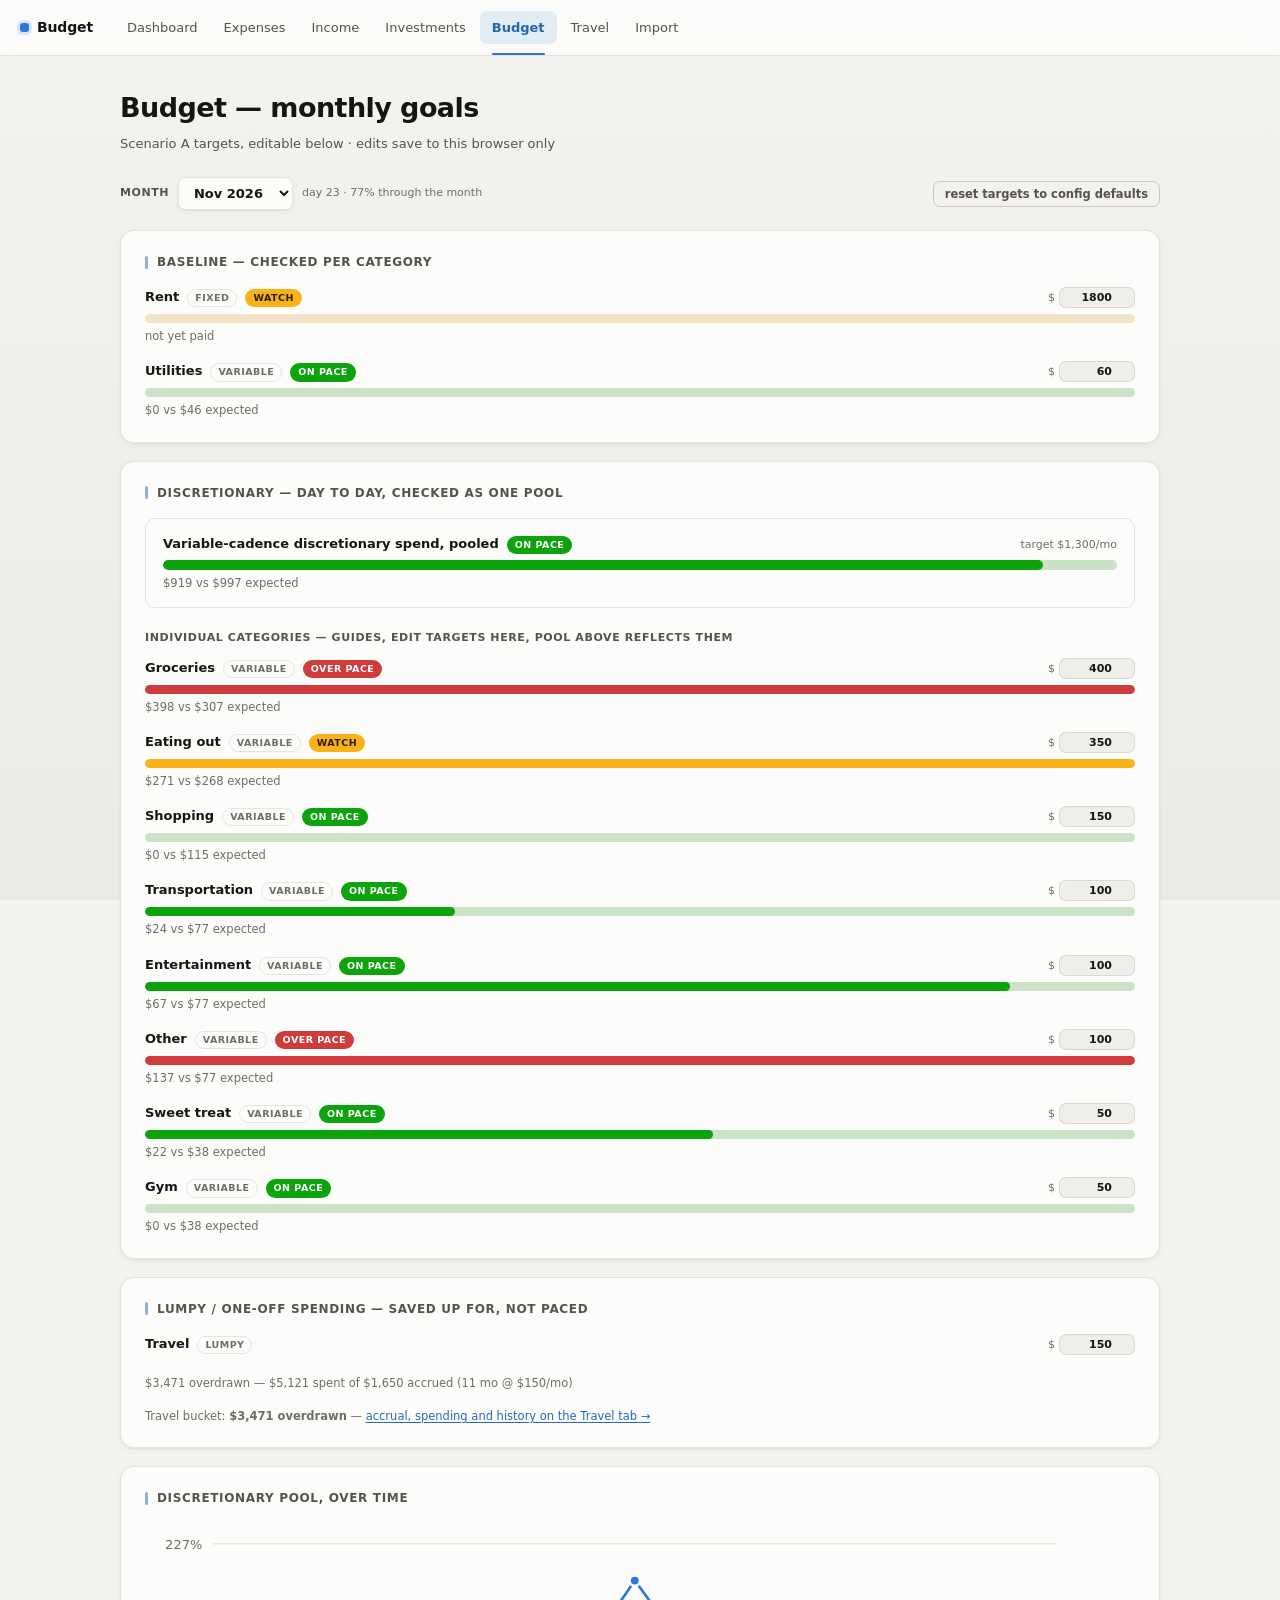
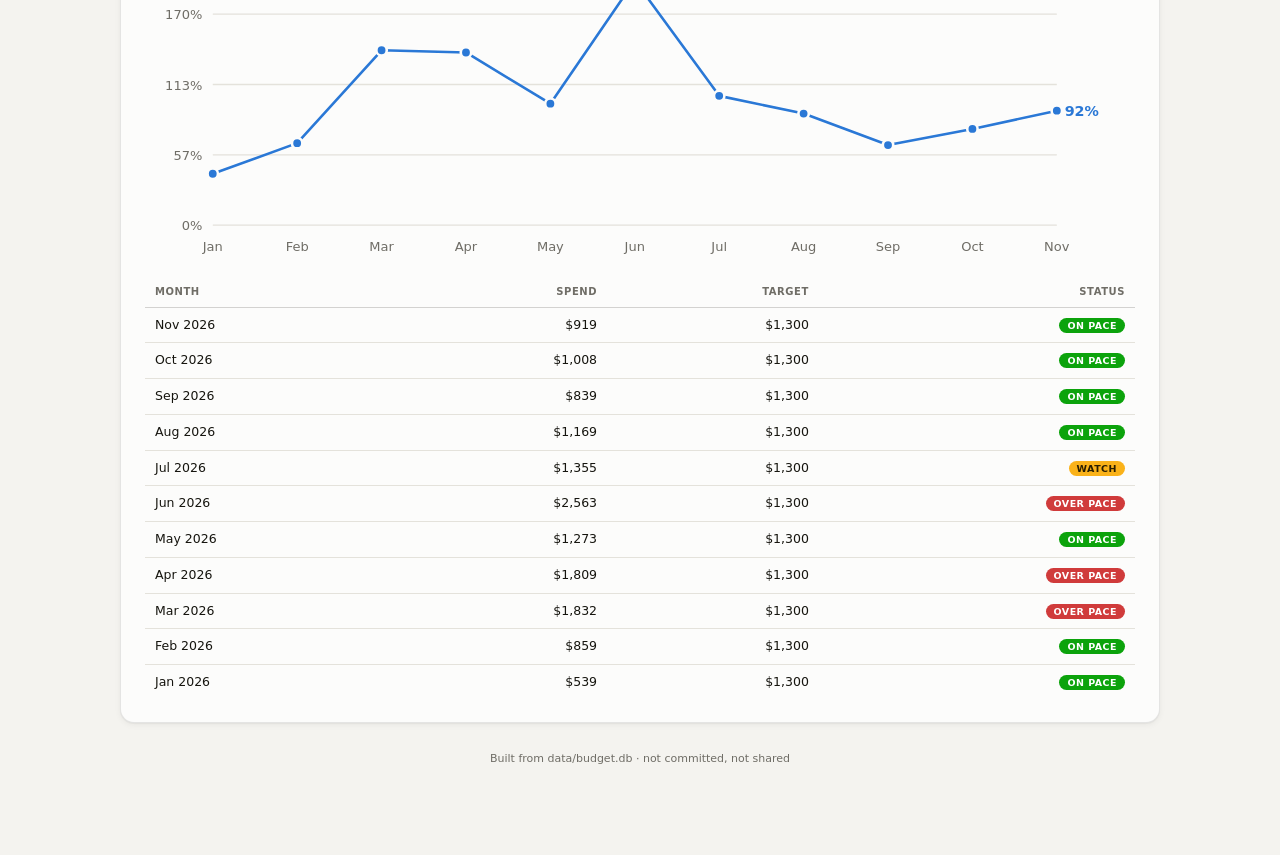
==== commit b78351e5: "Add five November expenses; take lumpy categories off the Expenses tab Staged through the Import que" ====
--- a/site/budget.html
+++ b/site/budget.html
@@ -27,7 +27,6 @@
 
   <div class="card">
     <h2>Baseline — checked per category</h2>
-    <div class="card-sub">Fixed = paid or not. Variable = pace-adjusted against day of month. Click a target to edit it.</div>
     
     <div class="meter-row" id="meter-rent" data-cat="rent">
       <div class="meter-head">
@@ -53,8 +52,6 @@
 
   <div class="card">
     <h2>Discretionary — day to day, checked as one pool</h2>
-    <div class="card-sub">Individual categories swing a lot month to month; the pooled total is the real constraint (SPEC §5).
-      Only variable-cadence categories are pooled here — lumpy ones are tracked separately below.</div>
     
     <div class="pool-card" id="pool-discretionary">
       <div class="meter-head">
@@ -152,10 +149,6 @@
   
   <div class="card">
     <h2>Lumpy / one-off spending — saved up for, not paced</h2>
-    <div class="card-sub">These don't pace evenly within a month by design (SPEC §5: "a trip is one decision, not a
-      monthly overrun") — pooling them would make one early-month purchase read as the whole pool being over pace.
-      Each is run as a <strong>sinking fund</strong> instead: the monthly target accrues into a bucket and spending
-      draws it down, so the number to read is the balance, not a percentage.</div>
     
     <div class="meter-row" id="meter-travel" data-cat="travel">
       <div class="meter-head">
@@ -167,32 +160,30 @@
       <div class="meter-track m-track"><div class="meter-fill m-fill"></div></div>
       <div class="meter-note m-note"></div>
     </div>
-    <div class="meter-note" style="margin-top:6px">Travel bucket: <strong>$3,547 overdrawn</strong> —
+    <div class="meter-note" style="margin-top:6px">Travel bucket: <strong>$3,471 overdrawn</strong> —
       <a href="travel.html">accrual, spending and history on the Travel tab →</a></div>
   </div>
 
   <div class="card">
     <h2>Discretionary pool, over time</h2>
-    <div class="card-sub">Variable-cadence categories only, same as the pool above. 100% = right on target for that
-      month. Uses config defaults, not your edits above (historical view). Click a point to jump the month toggle there.</div>
     
   <svg viewBox="0 0 760 260" class="chart-svg">
     <line x1="52" y1="232.0" x2="700" y2="232.0" stroke="var(--gridline)" stroke-width="1"/><text x="44" y="236.0" text-anchor="end" class="axis-label">0%</text><line x1="52" y1="178.0" x2="700" y2="178.0" stroke="var(--gridline)" stroke-width="1"/><text x="44" y="182.0" text-anchor="end" class="axis-label">57%</text><line x1="52" y1="124.0" x2="700" y2="124.0" stroke="var(--gridline)" stroke-width="1"/><text x="44" y="128.0" text-anchor="end" class="axis-label">113%</text><line x1="52" y1="70.0" x2="700" y2="70.0" stroke="var(--gridline)" stroke-width="1"/><text x="44" y="74.0" text-anchor="end" class="axis-label">170%</text><line x1="52" y1="16.0" x2="700" y2="16.0" stroke="var(--gridline)" stroke-width="1"/><text x="44" y="20.0" text-anchor="end" class="axis-label">227%</text>
-    <path d="M 52.0 192.5 L 116.8 169.0 L 181.6 97.7 L 246.4 99.4 L 311.2 138.7 L 376.0 44.2 L 440.8 132.7 L 505.6 146.3 L 570.4 170.5 L 635.2 158.1 L 700.0 122.4" fill="none" stroke="var(--series-1)" stroke-width="2" stroke-linejoin="round" stroke-linecap="round"/>
-    <circle cx="52.0" cy="192.5" r="4" fill="var(--series-1)" stroke="var(--surface-1)" stroke-width="2"/><circle cx="116.8" cy="169.0" r="4" fill="var(--series-1)" stroke="var(--surface-1)" stroke-width="2"/><circle cx="181.6" cy="97.7" r="4" fill="var(--series-1)" stroke="var(--surface-1)" stroke-width="2"/><circle cx="246.4" cy="99.4" r="4" fill="var(--series-1)" stroke="var(--surface-1)" stroke-width="2"/><circle cx="311.2" cy="138.7" r="4" fill="var(--series-1)" stroke="var(--surface-1)" stroke-width="2"/><circle cx="376.0" cy="44.2" r="4" fill="var(--series-1)" stroke="var(--surface-1)" stroke-width="2"/><circle cx="440.8" cy="132.7" r="4" fill="var(--series-1)" stroke="var(--surface-1)" stroke-width="2"/><circle cx="505.6" cy="146.3" r="4" fill="var(--series-1)" stroke="var(--surface-1)" stroke-width="2"/><circle cx="570.4" cy="170.5" r="4" fill="var(--series-1)" stroke="var(--surface-1)" stroke-width="2"/><circle cx="635.2" cy="158.1" r="4" fill="var(--series-1)" stroke="var(--surface-1)" stroke-width="2"/><circle cx="700.0" cy="122.4" r="4" fill="var(--series-1)" stroke="var(--surface-1)" stroke-width="2"/>
+    <path d="M 52.0 192.5 L 116.8 169.0 L 181.6 97.7 L 246.4 99.4 L 311.2 138.7 L 376.0 44.2 L 440.8 132.7 L 505.6 146.3 L 570.4 170.5 L 635.2 158.1 L 700.0 144.1" fill="none" stroke="var(--series-1)" stroke-width="2" stroke-linejoin="round" stroke-linecap="round"/>
+    <circle cx="52.0" cy="192.5" r="4" fill="var(--series-1)" stroke="var(--surface-1)" stroke-width="2"/><circle cx="116.8" cy="169.0" r="4" fill="var(--series-1)" stroke="var(--surface-1)" stroke-width="2"/><circle cx="181.6" cy="97.7" r="4" fill="var(--series-1)" stroke="var(--surface-1)" stroke-width="2"/><circle cx="246.4" cy="99.4" r="4" fill="var(--series-1)" stroke="var(--surface-1)" stroke-width="2"/><circle cx="311.2" cy="138.7" r="4" fill="var(--series-1)" stroke="var(--surface-1)" stroke-width="2"/><circle cx="376.0" cy="44.2" r="4" fill="var(--series-1)" stroke="var(--surface-1)" stroke-width="2"/><circle cx="440.8" cy="132.7" r="4" fill="var(--series-1)" stroke="var(--surface-1)" stroke-width="2"/><circle cx="505.6" cy="146.3" r="4" fill="var(--series-1)" stroke="var(--surface-1)" stroke-width="2"/><circle cx="570.4" cy="170.5" r="4" fill="var(--series-1)" stroke="var(--surface-1)" stroke-width="2"/><circle cx="635.2" cy="158.1" r="4" fill="var(--series-1)" stroke="var(--surface-1)" stroke-width="2"/><circle cx="700.0" cy="144.1" r="4" fill="var(--series-1)" stroke="var(--surface-1)" stroke-width="2"/>
     <text x="52.0" y="252" text-anchor="middle" class="axis-label">Jan</text><text x="116.8" y="252" text-anchor="middle" class="axis-label">Feb</text><text x="181.6" y="252" text-anchor="middle" class="axis-label">Mar</text><text x="246.4" y="252" text-anchor="middle" class="axis-label">Apr</text><text x="311.2" y="252" text-anchor="middle" class="axis-label">May</text><text x="376.0" y="252" text-anchor="middle" class="axis-label">Jun</text><text x="440.8" y="252" text-anchor="middle" class="axis-label">Jul</text><text x="505.6" y="252" text-anchor="middle" class="axis-label">Aug</text><text x="570.4" y="252" text-anchor="middle" class="axis-label">Sep</text><text x="635.2" y="252" text-anchor="middle" class="axis-label">Oct</text><text x="700.0" y="252" text-anchor="middle" class="axis-label">Nov</text>
-    <text x="706.0" y="126.4" class="end-label" fill="var(--series-1)">115%</text>
+    <text x="706.0" y="148.1" class="end-label" fill="var(--series-1)">92%</text>
     <line id="crosshair-pool-hist" x1="0" y1="16" x2="0" y2="232"
           stroke="var(--baseline)" stroke-width="1" style="display:none"/>
-    <rect class="hit-target" data-crosshair="crosshair-pool-hist" data-cx="52.0" data-tooltip-title="Jan 2026" data-tooltip-rows="[[&quot;Discretionary spend vs target&quot;, &quot;41%&quot;, &quot;var(--series-1)&quot;]]" data-month-idx="0" x="22.5" y="16" width="58.9" height="216" fill="transparent"/><rect class="hit-target" data-crosshair="crosshair-pool-hist" data-cx="116.8" data-tooltip-title="Feb 2026" data-tooltip-rows="[[&quot;Discretionary spend vs target&quot;, &quot;66%&quot;, &quot;var(--series-1)&quot;]]" data-month-idx="1" x="87.3" y="16" width="58.9" height="216" fill="transparent"/><rect class="hit-target" data-crosshair="crosshair-pool-hist" data-cx="181.6" data-tooltip-title="Mar 2026" data-tooltip-rows="[[&quot;Discretionary spend vs target&quot;, &quot;141%&quot;, &quot;var(--series-1)&quot;]]" data-month-idx="2" x="152.1" y="16" width="58.9" height="216" fill="transparent"/><rect class="hit-target" data-crosshair="crosshair-pool-hist" data-cx="246.4" data-tooltip-title="Apr 2026" data-tooltip-rows="[[&quot;Discretionary spend vs target&quot;, &quot;139%&quot;, &quot;var(--series-1)&quot;]]" data-month-idx="3" x="216.9" y="16" width="58.9" height="216" fill="transparent"/><rect class="hit-target" data-crosshair="crosshair-pool-hist" data-cx="311.2" data-tooltip-title="May 2026" data-tooltip-rows="[[&quot;Discretionary spend vs target&quot;, &quot;98%&quot;, &quot;var(--series-1)&quot;]]" data-month-idx="4" x="281.7" y="16" width="58.9" height="216" fill="transparent"/><rect class="hit-target" data-crosshair="crosshair-pool-hist" data-cx="376.0" data-tooltip-title="Jun 2026" data-tooltip-rows="[[&quot;Discretionary spend vs target&quot;, &quot;197%&quot;, &quot;var(--series-1)&quot;]]" data-month-idx="5" x="346.5" y="16" width="58.9" height="216" fill="transparent"/><rect class="hit-target" data-crosshair="crosshair-pool-hist" data-cx="440.8" data-tooltip-title="Jul 2026" data-tooltip-rows="[[&quot;Discretionary spend vs target&quot;, &quot;104%&quot;, &quot;var(--series-1)&quot;]]" data-month-idx="6" x="411.3" y="16" width="58.9" height="216" fill="transparent"/><rect class="hit-target" data-crosshair="crosshair-pool-hist" data-cx="505.6" data-tooltip-title="Aug 2026" data-tooltip-rows="[[&quot;Discretionary spend vs target&quot;, &quot;90%&quot;, &quot;var(--series-1)&quot;]]" data-month-idx="7" x="476.1" y="16" width="58.9" height="216" fill="transparent"/><rect class="hit-target" data-crosshair="crosshair-pool-hist" data-cx="570.4" data-tooltip-title="Sep 2026" data-tooltip-rows="[[&quot;Discretionary spend vs target&quot;, &quot;65%&quot;, &quot;var(--series-1)&quot;]]" data-month-idx="8" x="540.9" y="16" width="58.9" height="216" fill="transparent"/><rect class="hit-target" data-crosshair="crosshair-pool-hist" data-cx="635.2" data-tooltip-title="Oct 2026" data-tooltip-rows="[[&quot;Discretionary spend vs target&quot;, &quot;78%&quot;, &quot;var(--series-1)&quot;]]" data-month-idx="9" x="605.7" y="16" width="58.9" height="216" fill="transparent"/><rect class="hit-target" data-crosshair="crosshair-pool-hist" data-cx="700.0" data-tooltip-title="Nov 2026" data-tooltip-rows="[[&quot;Discretionary spend vs target&quot;, &quot;115%&quot;, &quot;var(--series-1)&quot;]]" data-month-idx="10" x="670.5" y="16" width="58.9" height="216" fill="transparent"/>
+    <rect class="hit-target" data-crosshair="crosshair-pool-hist" data-cx="52.0" data-tooltip-title="Jan 2026" data-tooltip-rows="[[&quot;Discretionary spend vs target&quot;, &quot;41%&quot;, &quot;var(--series-1)&quot;]]" data-month-idx="0" x="22.5" y="16" width="58.9" height="216" fill="transparent"/><rect class="hit-target" data-crosshair="crosshair-pool-hist" data-cx="116.8" data-tooltip-title="Feb 2026" data-tooltip-rows="[[&quot;Discretionary spend vs target&quot;, &quot;66%&quot;, &quot;var(--series-1)&quot;]]" data-month-idx="1" x="87.3" y="16" width="58.9" height="216" fill="transparent"/><rect class="hit-target" data-crosshair="crosshair-pool-hist" data-cx="181.6" data-tooltip-title="Mar 2026" data-tooltip-rows="[[&quot;Discretionary spend vs target&quot;, &quot;141%&quot;, &quot;var(--series-1)&quot;]]" data-month-idx="2" x="152.1" y="16" width="58.9" height="216" fill="transparent"/><rect class="hit-target" data-crosshair="crosshair-pool-hist" data-cx="246.4" data-tooltip-title="Apr 2026" data-tooltip-rows="[[&quot;Discretionary spend vs target&quot;, &quot;139%&quot;, &quot;var(--series-1)&quot;]]" data-month-idx="3" x="216.9" y="16" width="58.9" height="216" fill="transparent"/><rect class="hit-target" data-crosshair="crosshair-pool-hist" data-cx="311.2" data-tooltip-title="May 2026" data-tooltip-rows="[[&quot;Discretionary spend vs target&quot;, &quot;98%&quot;, &quot;var(--series-1)&quot;]]" data-month-idx="4" x="281.7" y="16" width="58.9" height="216" fill="transparent"/><rect class="hit-target" data-crosshair="crosshair-pool-hist" data-cx="376.0" data-tooltip-title="Jun 2026" data-tooltip-rows="[[&quot;Discretionary spend vs target&quot;, &quot;197%&quot;, &quot;var(--series-1)&quot;]]" data-month-idx="5" x="346.5" y="16" width="58.9" height="216" fill="transparent"/><rect class="hit-target" data-crosshair="crosshair-pool-hist" data-cx="440.8" data-tooltip-title="Jul 2026" data-tooltip-rows="[[&quot;Discretionary spend vs target&quot;, &quot;104%&quot;, &quot;var(--series-1)&quot;]]" data-month-idx="6" x="411.3" y="16" width="58.9" height="216" fill="transparent"/><rect class="hit-target" data-crosshair="crosshair-pool-hist" data-cx="505.6" data-tooltip-title="Aug 2026" data-tooltip-rows="[[&quot;Discretionary spend vs target&quot;, &quot;90%&quot;, &quot;var(--series-1)&quot;]]" data-month-idx="7" x="476.1" y="16" width="58.9" height="216" fill="transparent"/><rect class="hit-target" data-crosshair="crosshair-pool-hist" data-cx="570.4" data-tooltip-title="Sep 2026" data-tooltip-rows="[[&quot;Discretionary spend vs target&quot;, &quot;65%&quot;, &quot;var(--series-1)&quot;]]" data-month-idx="8" x="540.9" y="16" width="58.9" height="216" fill="transparent"/><rect class="hit-target" data-crosshair="crosshair-pool-hist" data-cx="635.2" data-tooltip-title="Oct 2026" data-tooltip-rows="[[&quot;Discretionary spend vs target&quot;, &quot;78%&quot;, &quot;var(--series-1)&quot;]]" data-month-idx="9" x="605.7" y="16" width="58.9" height="216" fill="transparent"/><rect class="hit-target" data-crosshair="crosshair-pool-hist" data-cx="700.0" data-tooltip-title="Nov 2026" data-tooltip-rows="[[&quot;Discretionary spend vs target&quot;, &quot;92%&quot;, &quot;var(--series-1)&quot;]]" data-month-idx="10" x="670.5" y="16" width="58.9" height="216" fill="transparent"/>
   </svg>
     <table class="data-table" style="margin-top:14px">
       <thead><tr><th>Month</th><th class="num">Spend</th><th class="num">Target</th><th class="num">Status</th></tr></thead>
       <tbody><tr>
       <td>Nov 2026</td>
-      <td class="num">$797</td>
-      <td class="num">$1,300</td>
-      <td class="num"><span class="status-badge warning">watch</span></td>
+      <td class="num">$919</td>
+      <td class="num">$1,300</td>
+      <td class="num"><span class="status-badge good">on pace</span></td>
     </tr><tr>
       <td>Oct 2026</td>
       <td class="num">$1,008</td>
@@ -252,7 +243,7 @@
 <div id="tooltip"></div>
 <script src="app.js"></script>
 <script>
-window.DATA = {"months": ["2026-01", "2026-02", "2026-03", "2026-04", "2026-05", "2026-06", "2026-07", "2026-08", "2026-09", "2026-10", "2026-11"], "monthLabels": {"2026-01": "Jan 2026", "2026-02": "Feb 2026", "2026-03": "Mar 2026", "2026-04": "Apr 2026", "2026-05": "May 2026", "2026-06": "Jun 2026", "2026-07": "Jul 2026", "2026-08": "Aug 2026", "2026-09": "Sep 2026", "2026-10": "Oct 2026", "2026-11": "Nov 2026"}, "livePace": 0.5333333333333333, "dayOfMonth": 16, "categories": {"rent": {"label": "Rent", "cadence": "fixed", "group": "baseline", "baseTarget": 1800.0}, "utilities": {"label": "Utilities", "cadence": "variable", "group": "baseline", "baseTarget": 60.0}, "groceries": {"label": "Groceries", "cadence": "variable", "group": "discretionary", "baseTarget": 400.0}, "transportation": {"label": "Transportation", "cadence": "variable", "group": "discretionary", "baseTarget": 100.0}, "eating_out": {"label": "Eating out", "cadence": "variable", "group": "discretionary", "baseTarget": 350.0}, "sweet_treat": {"label": "Sweet treat", "cadence": "variable", "group": "discretionary", "baseTarget": 50.0}, "entertainment": {"label": "Entertainment", "cadence": "variable", "group": "discretionary", "baseTarget": 100.0}, "gym": {"label": "Gym", "cadence": "variable", "group": "discretionary", "baseTarget": 50.0}, "shopping": {"label": "Shopping", "cadence": "variable", "group": "discretionary", "baseTarget": 150.0}, "other": {"label": "Other", "cadence": "variable", "group": "discretionary", "baseTarget": 100.0}, "travel": {"label": "Travel", "cadence": "lumpy", "group": "discretionary", "baseTarget": 150.0}}, "incomeCategories": {"salary": {"label": "Salary", "isTransfer": false}, "gift": {"label": "Gift", "isTransfer": false}, "side_hustle": {"label": "Side hustle", "isTransfer": false}, "tax_refund": {"label": "Tax refund", "isTransfer": false}, "reimbursement": {"label": "Reimbursement", "isTransfer": false}, "resale": {"label": "Resale", "isTransfer": false}, "rebate": {"label": "Rebate", "isTransfer": false}, "stock_sale": {"label": "Stock sale", "isTransfer": true}, "deposit_return": {"label": "Deposit return", "isTransfer": true}}, "investmentCategories": {"brokerage": {"label": "Brokerage", "color": "var(--series-1)"}, "roth_ira": {"label": "Roth IRA", "color": "var(--series-4)"}, "emergency_fund": {"label": "Emergency fund", "color": "var(--series-3)"}, "crypto": {"label": "Crypto", "color": "var(--series-2)"}}, "byMonth": {"2026-01": {"income": 5497.73, "expense": 2984.97, "investment": 5000.0, "expenseByCat": {"eating_out": 203.14, "sweet_treat": 7.63, "transportation": 49.5, "travel": 562.42, "groceries": 211.14999999999998, "gym": 61.69, "shopping": 5.44, "rent": 1844.0, "utilities": 40.0}, "incomeByCat": {"salary": 4424.27, "gift": 1000.0, "resale": 73.46}, "transferByCat": {}, "investmentByCat": {"brokerage": 1000.0, "roth_ira": 4000.0}, "expenseTxns": [{"date": "2026-01-31", "description": "Subway", "category": "transportation", "amount": 18}, {"date": "2026-01-30", "description": "TJs + Big Apple Meat Market + Target", "category": "eating_out", "amount": 88.1}, {"date": "2026-01-28", "description": "Rent", "category": "rent", "amount": 1844}, {"date": "2026-01-28", "description": "Utilities", "category": "utilities", "amount": 40}, {"date": "2026-01-26", "description": "Costco Groceries", "category": "groceries", "amount": 111.78999999999999}, {"date": "2026-01-26", "description": "Chipotle", "category": "eating_out", "amount": 17.53}, {"date": "2026-01-25", "description": "Westway Diner", "category": "eating_out", "amount": 25}, {"date": "2026-01-25", "description": "Flight to SF", "category": "travel", "amount": 108.48}, {"date": "2026-01-25", "description": "Sunglasses", "category": "shopping", "amount": 5.44}, {"date": "2026-01-22", "description": "TJs + Target + Food Emporium + Udon", "category": "groceries", "amount": 99.36}, {"date": "2026-01-22", "description": "Naya", "category": "eating_out", "amount": 14.43}, {"date": "2026-01-22", "description": "Lifetime", "category": "gym", "amount": 61.69}, {"date": "2026-01-21", "description": "Uber+Lyft for SF", "category": "travel", "amount": 103.01}, {"date": "2026-01-21", "description": "Subway", "category": "transportation", "amount": 11.5}, {"date": "2026-01-21", "description": "Subway", "category": "transportation", "amount": 18}, {"date": "2026-01-21", "description": "Flights to SF", "category": "travel", "amount": 216.8}, {"date": "2026-01-20", "description": "DragonEats (Banh Mi)", "category": "travel", "amount": 32.86}, {"date": "2026-01-19", "description": "CVS (..)", "category": "travel", "amount": 17.29}, {"date": "2026-01-19", "description": "Ben Thai", "category": "travel", "amount": 54.96}, {"date": "2026-01-18", "description": "Sausalito Ferry + Pizza", "category": "travel", "amount": 15.35}, {"date": "2026-01-17", "description": "Tadaima", "category": "travel", "amount": 7.33}, {"date": "2026-01-17", "description": "Bi-Rite Market", "category": "travel", "amount": 6.34}, {"date": "2026-01-15", "description": "Marie's Deli (Banh Mi)", "category": "eating_out", "amount": 16.13}, {"date": "2026-01-13", "description": "Metro", "category": "transportation", "amount": 2}, {"date": "2026-01-13", "description": "Pressed Acai Bowl", "category": "eating_out", "amount": 13.95}, {"date": "2026-01-11", "description": "Omma Tofu House", "category": "eating_out", "amount": 18}, {"date": "2026-01-11", "description": "One Tea Boba", "category": "sweet_treat", "amount": 7.63}, {"date": "2026-01-10", "description": "YinTang Hotpot", "category": "eating_out", "amount": 10}], "incomeTxns": [{"date": "2026-01-23", "description": "Underdog", "category": "resale", "amount": 73.46, "kind": "income"}, {"date": "2026-01-23", "description": "Deloitte", "category": "salary", "amount": 2212.13, "kind": "income"}, {"date": "2026-01-14", "description": "Happy New Year", "category": "gift", "amount": 1000, "kind": "income"}, {"date": "2026-01-09", "description": "Deloitte", "category": "salary", "amount": 2212.14, "kind": "income"}], "investmentTxns": [{"date": "2026-01-23", "description": "MoneyLink transfer from Chase", "category": "brokerage", "amount": 1000}, {"date": "2026-01-23", "description": "MoneyLink transfer from Chase (Roth IRA)", "category": "roth_ira", "amount": 4000}]}, "2026-02": {"income": 6424.2699999999995, "expense": 3992.33, "investment": 2200.0, "expenseByCat": {"eating_out": 144.39, "gym": 298.0, "groceries": 243.45000000000002, "other": 29.92, "transportation": 68.5, "travel": 1236.8899999999999, "rent": 1844.0, "utilities": 52.0, "entertainment": 62.83, "sweet_treat": 12.35}, "incomeByCat": {"salary": 4424.27, "gift": 2000.0}, "transferByCat": {}, "investmentByCat": {"brokerage": 2200.0}, "expenseTxns": [{"date": "2026-02-28", "description": "Salt Bread + Matcha", "category": "sweet_treat", "amount": 12.35}, {"date": "2026-02-28", "description": "Amy Ruth's Soul Food", "category": "eating_out", "amount": 30}, {"date": "2026-02-28", "description": "Trader Joe's", "category": "groceries", "amount": 91.87}, {"date": "2026-02-28", "description": "Subway", "category": "transportation", "amount": 21}, {"date": "2026-02-27", "description": "Rent", "category": "rent", "amount": 1844}, {"date": "2026-02-27", "description": "Utilities", "category": "utilities", "amount": 52}, {"date": "2026-02-27", "description": "Night out (karaoke + pocha + uber + fluffies)", "category": "entertainment", "amount": 62.83}, {"date": "2026-02-26", "description": "Duke's", "category": "eating_out", "amount": 17.96}, {"date": "2026-02-22", "description": "Springbone", "category": "eating_out", "amount": 25.91}, {"date": "2026-02-21", "description": "Subway", "category": "transportation", "amount": 21}, {"date": "2026-02-20", "description": "Trader Joe's", "category": "groceries", "amount": 129.17000000000002}, {"date": "2026-02-16", "description": "PhotoBooth", "category": "travel", "amount": 15}, {"date": "2026-02-16", "description": "Lyft Ride", "category": "travel", "amount": 14.24}, {"date": "2026-02-16", "description": "Malatang", "category": "travel", "amount": 51.61}, {"date": "2026-02-15", "description": "Lunch w/ Shashank", "category": "eating_out", "amount": 40}, {"date": "2026-02-15", "description": "Paper towels + Tissues", "category": "other", "amount": 12.5}, {"date": "2026-02-14", "description": "Khao Tiew", "category": "travel", "amount": 80.75}, {"date": "2026-02-13", "description": "Clipper", "category": "travel", "amount": 21.6}, {"date": "2026-02-12", "description": "Trader Joe's (Flowers + Choclate)", "category": "travel", "amount": 27.23}, {"date": "2026-02-12", "description": "O2 Valley", "category": "travel", "amount": 18.94}, {"date": "2026-02-12", "description": "Pho Element", "category": "travel", "amount": 45.99}, {"date": "2026-02-11", "description": "Subway", "category": "transportation", "amount": 11.5}, {"date": "2026-02-09", "description": "Korea Flight", "category": "travel", "amount": 961.53}, {"date": "2026-02-08", "description": "Glossier Lip Balm", "category": "other", "amount": 17.42}, {"date": "2026-02-08", "description": "Subway", "category": "transportation", "amount": 15}, {"date": "2026-02-06", "description": "TJs Run", "category": "groceries", "amount": 22.41}, {"date": "2026-02-04", "description": "Duke's Bibimbap", "category": "eating_out", "amount": 18}, {"date": "2026-02-03", "description": "Lifetime", "category": "gym", "amount": 298}, {"date": "2026-02-01", "description": "Chipotle", "category": "eating_out", "amount": 12.52}], "incomeTxns": [{"date": "2026-02-20", "description": "Deloitte", "category": "salary", "amount": 2212.13, "kind": "income"}, {"date": "2026-02-18", "description": "Red Envelopes", "category": "gift", "amount": 2000, "kind": "income"}, {"date": "2026-02-06", "description": "Deloitte", "category": "salary", "amount": 2212.14, "kind": "income"}], "investmentTxns": [{"date": "2026-02-06", "description": "MoneyLink transfer from Chase", "category": "brokerage", "amount": 200}, {"date": "2026-02-06", "description": "MoneyLink transfer from Chase", "category": "brokerage", "amount": 2000}]}, "2026-03": {"income": 4529.28, "expense": 3865.71, "investment": 0.0, "expenseByCat": {"gym": 381.1, "groceries": 624.5100000000001, "eating_out": 183.63, "transportation": 56.0, "entertainment": 238.25, "shopping": 155.17000000000002, "other": 180.0, "sweet_treat": 13.600000000000001, "travel": 139.4, "rent": 1844.0, "utilities": 50.05}, "incomeByCat": {"reimbursement": 105.0, "salary": 4424.28}, "transferByCat": {}, "investmentByCat": {}, "expenseTxns": [{"date": "2026-03-31", "description": "Costco Groceries", "category": "groceries", "amount": 51.46}, {"date": "2026-03-31", "description": "Urgent Care + Antibiotics", "category": "other", "amount": 30}, {"date": "2026-03-31", "description": "Rent", "category": "rent", "amount": 1844}, {"date": "2026-03-31", "description": "Utilities", "category": "utilities", "amount": 50.05}, {"date": "2026-03-30", "description": "Target", "category": "groceries", "amount": 40.709999999999994}, {"date": "2026-03-29", "description": "Lifetime - penalty", "category": "gym", "amount": 41.8}, {"date": "2026-03-29", "description": "Apollo Bagels", "category": "eating_out", "amount": 14.7}, {"date": "2026-03-29", "description": "Molly Tea", "category": "sweet_treat", "amount": 7.61}, {"date": "2026-03-28", "description": "L'industrie", "category": "eating_out", "amount": 7}, {"date": "2026-03-28", "description": "Movies", "category": "entertainment", "amount": 25}, {"date": "2026-03-28", "description": "Taxi + Uber", "category": "transportation", "amount": 8}, {"date": "2026-03-26", "description": "Mission NYC", "category": "entertainment", "amount": 30}, {"date": "2026-03-26", "description": "Naya", "category": "eating_out", "amount": 14.43}, {"date": "2026-03-25", "description": "Night-out w/ Coworkers", "category": "entertainment", "amount": 100}, {"date": "2026-03-25", "description": "Flight to NYC from SF", "category": "travel", "amount": 139.4}, {"date": "2026-03-24", "description": "Stomach Flu meds + bread", "category": "groceries", "amount": 24.76}, {"date": "2026-03-23", "description": "Costco Groceries", "category": "groceries", "amount": 69.57}, {"date": "2026-03-22", "description": "Uniqlo", "category": "shopping", "amount": 84.8}, {"date": "2026-03-22", "description": "Target", "category": "groceries", "amount": 26.06}, {"date": "2026-03-22", "description": "Subway", "category": "transportation", "amount": 9}, {"date": "2026-03-21", "description": "Hom Caf\u00e9 Matcha", "category": "sweet_treat", "amount": 5.99}, {"date": "2026-03-21", "description": "Chick Fila", "category": "eating_out", "amount": 12.74}, {"date": "2026-03-20", "description": "Trader Joe's", "category": "groceries", "amount": 76.07}, {"date": "2026-03-18", "description": "AMEX Annual Fee", "category": "other", "amount": 150}, {"date": "2026-03-15", "description": "Subway", "category": "transportation", "amount": 21}, {"date": "2026-03-15", "description": "Lifetime Smoothie", "category": "eating_out", "amount": 15.16}, {"date": "2026-03-14", "description": "Chipotle", "category": "eating_out", "amount": 17.75}, {"date": "2026-03-14", "description": "Lifetime - penalty", "category": "gym", "amount": 41.8}, {"date": "2026-03-13", "description": "Trader Joe's", "category": "groceries", "amount": 62.73}, {"date": "2026-03-13", "description": "Tofu Tofu", "category": "eating_out", "amount": 75.5}, {"date": "2026-03-12", "description": "Target", "category": "groceries", "amount": 41.02}, {"date": "2026-03-12", "description": "Amazon - Macbook case, Usb", "category": "shopping", "amount": 70.37}, {"date": "2026-03-10", "description": "Bay to Breakers", "category": "entertainment", "amount": 83.25}, {"date": "2026-03-08", "description": "Subway", "category": "transportation", "amount": 18}, {"date": "2026-03-07", "description": "Prince St. Pizza", "category": "eating_out", "amount": 8.17}, {"date": "2026-03-07", "description": "Chipotle", "category": "eating_out", "amount": 18.18}, {"date": "2026-03-07", "description": "Trader Joe's", "category": "groceries", "amount": 105.63}, {"date": "2026-03-06", "description": "Target", "category": "groceries", "amount": 34.629999999999995}, {"date": "2026-03-01", "description": "Lifetime", "category": "gym", "amount": 297.5}, {"date": "2026-03-01", "description": "Trader Joe's", "category": "groceries", "amount": 91.87}], "incomeTxns": [{"date": "2026-03-22", "description": "Deloitte", "category": "salary", "amount": 2212.14, "kind": "income"}, {"date": "2026-03-06", "description": "Deloitte", "category": "salary", "amount": 2212.14, "kind": "income"}, {"date": "2026-03-02", "description": "Eye Medical Reimbursement", "category": "reimbursement", "amount": 105, "kind": "income"}], "investmentTxns": []}, "2026-04": {"income": 6534.360000000001, "expense": 5027.04, "investment": 0.0, "expenseByCat": {"gym": 297.5, "groceries": 214.46, "other": 583.0, "sweet_treat": 59.25999999999999, "eating_out": 513.65, "entertainment": 62.84, "transportation": 78.0, "travel": 1319.33, "rent": 1844.0, "utilities": 55.0}, "incomeByCat": {"salary": 3654.36, "tax_refund": 2880.0}, "transferByCat": {}, "investmentByCat": {}, "expenseTxns": [{"date": "2026-04-30", "description": "Running Gels", "category": "entertainment", "amount": 33}, {"date": "2026-04-29", "description": "Rent", "category": "rent", "amount": 1844}, {"date": "2026-04-29", "description": "Utilities", "category": "utilities", "amount": 55}, {"date": "2026-04-28", "description": "Olive Young", "category": "travel", "amount": 52.41}, {"date": "2026-04-28", "description": "Convenience Stores", "category": "travel", "amount": 89.57}, {"date": "2026-04-28", "description": "Korea Misc.", "category": "travel", "amount": 121.13999999999999}, {"date": "2026-04-28", "description": "Trader Joe's", "category": "groceries", "amount": 62.87}, {"date": "2026-04-28", "description": "Target", "category": "groceries", "amount": 38.47}, {"date": "2026-04-27", "description": "Chain", "category": "travel", "amount": 101.69}, {"date": "2026-04-26", "description": "Musinsa", "category": "travel", "amount": 54.16}, {"date": "2026-04-25", "description": "Uniqlo Drop", "category": "travel", "amount": 179.44}, {"date": "2026-04-25", "description": "Haircut + hair cream", "category": "travel", "amount": 58.36}, {"date": "2026-04-24", "description": "Luh Calm Fit", "category": "travel", "amount": 100.91}, {"date": "2026-04-23", "description": "Gentle Monsters", "category": "travel", "amount": 218.5}, {"date": "2026-04-22", "description": "MLB-shirt", "category": "travel", "amount": 45.09}, {"date": "2026-04-21", "description": "Woodaepobeulraeg", "category": "travel", "amount": 59.13}, {"date": "2026-04-20", "description": "Uber for Korea", "category": "travel", "amount": 19.94}, {"date": "2026-04-20", "description": "Cash for Korea", "category": "travel", "amount": 200}, {"date": "2026-04-20", "description": "Capital One Annual Fee", "category": "other", "amount": 395}, {"date": "2026-04-20", "description": "Esim for Korea", "category": "travel", "amount": 18.99}, {"date": "2026-04-19", "description": "Subway", "category": "transportation", "amount": 24}, {"date": "2026-04-19", "description": "Souraji", "category": "eating_out", "amount": 130.65}, {"date": "2026-04-18", "description": "Raku + Pizza", "category": "eating_out", "amount": 42.39}, {"date": "2026-04-18", "description": "Matcha", "category": "sweet_treat", "amount": 8.44}, {"date": "2026-04-16", "description": "Los Tacos", "category": "eating_out", "amount": 12.96}, {"date": "2026-04-16", "description": "Jollibee", "category": "eating_out", "amount": 21}, {"date": "2026-04-15", "description": "Claude", "category": "other", "amount": 20}, {"date": "2026-04-14", "description": "Taxes", "category": "other", "amount": 88}, {"date": "2026-04-13", "description": "Tennis Balls", "category": "entertainment", "amount": 10}, {"date": "2026-04-12", "description": "Subway", "category": "transportation", "amount": 21}, {"date": "2026-04-11", "description": "Kettl + Kijitora Matcha", "category": "sweet_treat", "amount": 16.88}, {"date": "2026-04-11", "description": "Birds of a Feather + Radio Bakery", "category": "eating_out", "amount": 50}, {"date": "2026-04-10", "description": "Target", "category": "groceries", "amount": 25.7}, {"date": "2026-04-08", "description": "Whole Foods", "category": "groceries", "amount": 3.29}, {"date": "2026-04-07", "description": "Broad Nosh Bagels", "category": "eating_out", "amount": 19.99}, {"date": "2026-04-06", "description": "Subway", "category": "transportation", "amount": 33}, {"date": "2026-04-06", "description": "Sorate", "category": "sweet_treat", "amount": 7.84}, {"date": "2026-04-05", "description": "Fish Cheeks", "category": "eating_out", "amount": 93.66}, {"date": "2026-04-05", "description": "AunTea Jenny", "category": "sweet_treat", "amount": 7.62}, {"date": "2026-04-04", "description": "Luckin Coffee", "category": "sweet_treat", "amount": 2.17}, {"date": "2026-04-04", "description": "Nubiani", "category": "eating_out", "amount": 143}, {"date": "2026-04-04", "description": "Wine", "category": "entertainment", "amount": 19.84}, {"date": "2026-04-03", "description": "ATM Withdrawal", "category": "other", "amount": 80}, {"date": "2026-04-03", "description": "HeyTea", "category": "sweet_treat", "amount": 16.31}, {"date": "2026-04-02", "description": "Trader Joe's", "category": "groceries", "amount": 84.13}, {"date": "2026-04-01", "description": "Lifetime", "category": "gym", "amount": 297.5}], "incomeTxns": [{"date": "2026-04-21", "description": "Tax Refund - Federal", "category": "tax_refund", "amount": 2615, "kind": "income"}, {"date": "2026-04-21", "description": "Tax Refund - State", "category": "tax_refund", "amount": 265, "kind": "income"}, {"date": "2026-04-17", "description": "Deloitte", "category": "salary", "amount": 1800.2, "kind": "income"}, {"date": "2026-04-03", "description": "Deloitte", "category": "salary", "amount": 1854.16, "kind": "income"}], "investmentTxns": []}, "2026-05": {"income": 7337.33, "expense": 3380.2, "investment": 3500.0, "expenseByCat": {"gym": 269.0, "groceries": 236.70000000000002, "transportation": 100.97, "eating_out": 240.47000000000003, "shopping": 85.0, "entertainment": 226.99, "sweet_treat": 22.74, "other": 90.68, "travel": 243.71, "utilities": 63.94, "rent": 1800.0}, "incomeByCat": {"salary": 7227.33, "resale": 110.0}, "transferByCat": {"stock_sale": 2000.0}, "investmentByCat": {"roth_ira": 3500.0}, "expenseTxns": [{"date": "2026-05-30", "description": "Subway", "category": "transportation", "amount": 9.34}, {"date": "2026-05-30", "description": "Utilities", "category": "utilities", "amount": 63.94}, {"date": "2026-05-30", "description": "Rent", "category": "rent", "amount": 1800}, {"date": "2026-05-28", "description": "Drinks w Tennis Tuesday", "category": "entertainment", "amount": 36.72}, {"date": "2026-05-28", "description": "Drinking w QCS gang", "category": "entertainment", "amount": 110.35}, {"date": "2026-05-26", "description": "Hotel for Santa Rosa", "category": "travel", "amount": 243.71}, {"date": "2026-05-24", "description": "Subway", "category": "transportation", "amount": 17.75}, {"date": "2026-05-23", "description": "E-bike", "category": "transportation", "amount": 3.34}, {"date": "2026-05-22", "description": "Gum + Cane's", "category": "sweet_treat", "amount": 6.41}, {"date": "2026-05-20", "description": "Apple Storage", "category": "other", "amount": 90.68}, {"date": "2026-05-20", "description": "Groceries - Target", "category": "groceries", "amount": 90.68}, {"date": "2026-05-18", "description": "Uber - SF", "category": "transportation", "amount": 37.54}, {"date": "2026-05-17", "description": "Original Joe's + Salt Straw", "category": "eating_out", "amount": 54.05}, {"date": "2026-05-16", "description": "Perilla - Pho", "category": "eating_out", "amount": 50.77}, {"date": "2026-05-16", "description": "Night out - drinks", "category": "entertainment", "amount": 36.92}, {"date": "2026-05-15", "description": "Trader Joe's (water)", "category": "groceries", "amount": 8.02}, {"date": "2026-05-15", "description": "Gott's + Gott's Soft-serve", "category": "eating_out", "amount": 54.12}, {"date": "2026-05-11", "description": "Poke", "category": "eating_out", "amount": 17.7}, {"date": "2026-05-10", "description": "Subway", "category": "transportation", "amount": 3}, {"date": "2026-05-09", "description": "DayDrinks", "category": "sweet_treat", "amount": 16.33}, {"date": "2026-05-09", "description": "Big Apple Market", "category": "groceries", "amount": 10.31}, {"date": "2026-05-07", "description": "Shake Shack", "category": "eating_out", "amount": 11.97}, {"date": "2026-05-07", "description": "Haus Beater", "category": "shopping", "amount": 85}, {"date": "2026-05-07", "description": "Mission NYC + alc", "category": "entertainment", "amount": 43}, {"date": "2026-05-05", "description": "Taco Bell", "category": "eating_out", "amount": 11.41}, {"date": "2026-05-03", "description": "Subway", "category": "transportation", "amount": 30}, {"date": "2026-05-03", "description": "Chipotle", "category": "eating_out", "amount": 40.45}, {"date": "2026-05-02", "description": "Trader Joe's", "category": "groceries", "amount": 127.69}, {"date": "2026-05-01", "description": "Lifetime", "category": "gym", "amount": 269}], "incomeTxns": [{"date": "2026-05-29", "description": "FB Marketplace BS", "category": "resale", "amount": 110, "kind": "income"}, {"date": "2026-05-29", "description": "Deloitte", "category": "salary", "amount": 2229.22, "kind": "income"}, {"date": "2026-05-15", "description": "Deloitte", "category": "salary", "amount": 2768.89, "kind": "income"}, {"date": "2026-05-11", "description": "Stock Money", "category": "stock_sale", "amount": 2000, "kind": "transfer"}, {"date": "2026-05-01", "description": "Deloitte", "category": "salary", "amount": 2229.22, "kind": "income"}], "investmentTxns": [{"date": "2026-05-19", "description": "MoneyLink transfer from Chase (Roth IRA)", "category": "roth_ira", "amount": 1500}, {"date": "2026-05-19", "description": "MoneyLink transfer from Chase (Roth IRA)", "category": "roth_ira", "amount": 2000}]}, "2026-06": {"income": 5092.84, "expense": 4362.880000000001, "investment": 5000.0, "expenseByCat": {"other": 93.77000000000001, "shopping": 1549.0300000000002, "eating_out": 345.19000000000005, "groceries": 327.56999999999994, "sweet_treat": 35.47, "transportation": 151.39, "entertainment": 60.46, "rent": 1800.0}, "incomeByCat": {"side_hustle": 295.0, "salary": 4797.84}, "transferByCat": {"deposit_return": 1801.25, "stock_sale": 3000.0}, "investmentByCat": {"brokerage": 5000.0}, "expenseTxns": [{"date": "2026-06-30", "description": "Trader Joes'", "category": "groceries", "amount": 43.66}, {"date": "2026-06-30", "description": "Rent", "category": "rent", "amount": 1800}, {"date": "2026-06-29", "description": "Matcha w boys", "category": "sweet_treat", "amount": 8.42}, {"date": "2026-06-29", "description": "Mid ramen w boys", "category": "eating_out", "amount": 17}, {"date": "2026-06-29", "description": "Clipper Weekend", "category": "transportation", "amount": 22.1}, {"date": "2026-06-28", "description": "Urban Outfitter Jeans", "category": "other", "amount": 75.73}, {"date": "2026-06-28", "description": "Amazon misc.", "category": "shopping", "amount": 64.65}, {"date": "2026-06-27", "description": "Pho Dinner", "category": "eating_out", "amount": 51.59}, {"date": "2026-06-27", "description": "Swenson Ice Cream", "category": "sweet_treat", "amount": 10.9}, {"date": "2026-06-26", "description": "Uber", "category": "transportation", "amount": 12.65}, {"date": "2026-06-26", "description": "Biergarten", "category": "entertainment", "amount": 43.46}, {"date": "2026-06-21", "description": "Panda", "category": "eating_out", "amount": 14.98}, {"date": "2026-06-21", "description": "Jamba", "category": "sweet_treat", "amount": 1}, {"date": "2026-06-18", "description": "Costco chicken bake", "category": "eating_out", "amount": 4.38}, {"date": "2026-06-18", "description": "Amazon Misc.", "category": "shopping", "amount": 198.71000000000004}, {"date": "2026-06-17", "description": "Badminton", "category": "entertainment", "amount": 17}, {"date": "2026-06-17", "description": "Uber + Clipper + Clipper", "category": "transportation", "amount": 27.689999999999998}, {"date": "2026-06-15", "description": "UG Tea", "category": "sweet_treat", "amount": 7.4}, {"date": "2026-06-15", "description": "Marshalls", "category": "shopping", "amount": 40}, {"date": "2026-06-15", "description": "Costco", "category": "shopping", "amount": 97}, {"date": "2026-06-14", "description": "Dish Dash", "category": "eating_out", "amount": 76}, {"date": "2026-06-14", "description": "Uber", "category": "transportation", "amount": 11.15}, {"date": "2026-06-13", "description": "Car Wash", "category": "transportation", "amount": 15}, {"date": "2026-06-13", "description": "Target", "category": "other", "amount": 9.76}, {"date": "2026-06-12", "description": "Uber + Clipper", "category": "transportation", "amount": 38.92}, {"date": "2026-06-11", "description": "Bafang + Molly Tea", "category": "eating_out", "amount": 21.2}, {"date": "2026-06-11", "description": "Parking", "category": "transportation", "amount": 7.96}, {"date": "2026-06-10", "description": "Parking", "category": "transportation", "amount": 7.96}, {"date": "2026-06-09", "description": "Izumi", "category": "sweet_treat", "amount": 7.75}, {"date": "2026-06-09", "description": "Katsu", "category": "eating_out", "amount": 29}, {"date": "2026-06-09", "description": "Parking", "category": "transportation", "amount": 7.96}, {"date": "2026-06-08", "description": "Amazon orders", "category": "shopping", "amount": 246.41}, {"date": "2026-06-08", "description": "Trader Joe's", "category": "groceries", "amount": 67.92}, {"date": "2026-06-08", "description": "99 Ranch", "category": "groceries", "amount": 56.28}, {"date": "2026-06-07", "description": "Zareen's", "category": "eating_out", "amount": 63.46}, {"date": "2026-06-07", "description": "Ikea", "category": "shopping", "amount": 176.7}, {"date": "2026-06-07", "description": "Costco", "category": "shopping", "amount": 200}, {"date": "2026-06-07", "description": "Costco", "category": "groceries", "amount": 159.71}, {"date": "2026-06-06", "description": "Subway", "category": "eating_out", "amount": 17.81}, {"date": "2026-06-06", "description": "Whole Foods", "category": "eating_out", "amount": 20.68}, {"date": "2026-06-06", "description": "Target", "category": "shopping", "amount": 94.95}, {"date": "2026-06-04", "description": "In n out + Dave's w/Spencer", "category": "eating_out", "amount": 29.09}, {"date": "2026-06-03", "description": "Amazon prime", "category": "other", "amount": 8.28}, {"date": "2026-06-03", "description": "Bed + bed frame + blankets", "category": "shopping", "amount": 430.61}], "incomeTxns": [{"date": "2026-06-26", "description": "Deloitte", "category": "salary", "amount": 2450.75, "kind": "income"}, {"date": "2026-06-23", "description": "Stock Money", "category": "stock_sale", "amount": 1000, "kind": "transfer"}, {"date": "2026-06-21", "description": "Stock Money", "category": "stock_sale", "amount": 2000, "kind": "transfer"}, {"date": "2026-06-19", "description": "Security Deposit", "category": "deposit_return", "amount": 1801.25, "kind": "transfer"}, {"date": "2026-06-12", "description": "Deloitte", "category": "salary", "amount": 2347.09, "kind": "income"}, {"date": "2026-06-01", "description": "Draftkings + Fanduel", "category": "side_hustle", "amount": 295, "kind": "income"}], "investmentTxns": [{"date": "2026-06-09", "description": "MoneyLink transfer from Chase", "category": "brokerage", "amount": 5000}]}, "2026-07": {"income": 4553.969999999999, "expense": 3289.57, "investment": 10600.0, "expenseByCat": {"eating_out": 373.86999999999995, "sweet_treat": 74.9, "other": 168.94, "groceries": 483.34, "transportation": 102.97, "shopping": 60.85, "gym": 13.0, "entertainment": 76.7, "travel": 135.0, "rent": 1800.0}, "incomeByCat": {"salary": 4553.969999999999}, "transferByCat": {}, "investmentByCat": {"brokerage": 10600.0}, "expenseTxns": [{"date": "2026-07-31", "description": "Tennis Lights", "category": "entertainment", "amount": 5}, {"date": "2026-07-31", "description": "Daves Hot Chicken", "category": "eating_out", "amount": 19.2}, {"date": "2026-07-29", "description": "Claude", "category": "other", "amount": 20}, {"date": "2026-07-29", "description": "Tennis Lights", "category": "entertainment", "amount": 5}, {"date": "2026-07-28", "description": "Rent", "category": "rent", "amount": 1800}, {"date": "2026-07-28", "description": "Walgreens", "category": "other", "amount": 4.38}, {"date": "2026-07-28", "description": "TJs", "category": "groceries", "amount": 74.44}, {"date": "2026-07-26", "description": "Subway", "category": "eating_out", "amount": 15.18}, {"date": "2026-07-26", "description": "Salt and Straw", "category": "sweet_treat", "amount": 6.5}, {"date": "2026-07-26", "description": "Whole Foods Sandwiches", "category": "eating_out", "amount": 26.2}, {"date": "2026-07-26", "description": "Dave and Busters", "category": "travel", "amount": 28}, {"date": "2026-07-26", "description": "Burke's Canoe", "category": "travel", "amount": 97}, {"date": "2026-07-26", "description": "Boba Gusy", "category": "sweet_treat", "amount": 7.14}, {"date": "2026-07-25", "description": "Santa Rosa Parkin", "category": "transportation", "amount": 4.25}, {"date": "2026-07-25", "description": "Armstrong Parking", "category": "travel", "amount": 10}, {"date": "2026-07-24", "description": "Costco Food", "category": "eating_out", "amount": 8.13}, {"date": "2026-07-24", "description": "Uber", "category": "transportation", "amount": 10.19}, {"date": "2026-07-21", "description": "Haircut", "category": "other", "amount": 25}, {"date": "2026-07-20", "description": "Clipper Weekend", "category": "transportation", "amount": 11.35}, {"date": "2026-07-20", "description": "iCloud", "category": "other", "amount": 2.99}, {"date": "2026-07-19", "description": "Juniper Caf\u00e9", "category": "sweet_treat", "amount": 13.75}, {"date": "2026-07-19", "description": "Spin Scooter", "category": "transportation", "amount": 5.22}, {"date": "2026-07-18", "description": "TJs + 99 Ranch", "category": "groceries", "amount": 40.44}, {"date": "2026-07-18", "description": "Udon Mugizo", "category": "eating_out", "amount": 60.22}, {"date": "2026-07-16", "description": "Hey Tea", "category": "sweet_treat", "amount": 7.99}, {"date": "2026-07-15", "description": "Vegas Dinner", "category": "eating_out", "amount": 25}, {"date": "2026-07-15", "description": "Vegas Alc", "category": "entertainment", "amount": 15.7}, {"date": "2026-07-15", "description": "Groceries - Costco", "category": "groceries", "amount": 104.68}, {"date": "2026-07-15", "description": "Clothes - Costco", "category": "shopping", "amount": 43.85}, {"date": "2026-07-15", "description": "Parking", "category": "transportation", "amount": 10}, {"date": "2026-07-12", "description": "Taco Bell", "category": "eating_out", "amount": 14.04}, {"date": "2026-07-12", "description": "Vegas Ubers", "category": "transportation", "amount": 35}, {"date": "2026-07-11", "description": "Vegas Gambling", "category": "entertainment", "amount": 51}, {"date": "2026-07-11", "description": "Panda Express", "category": "eating_out", "amount": 12.03}, {"date": "2026-07-10", "description": "Lagree Class", "category": "gym", "amount": 13}, {"date": "2026-07-09", "description": "In n Out w/ Hannah", "category": "eating_out", "amount": 21.55}, {"date": "2026-07-09", "description": "Blanket for couch", "category": "shopping", "amount": 17}, {"date": "2026-07-09", "description": "In n Out w/ Dad", "category": "eating_out", "amount": 16.41}, {"date": "2026-07-08", "description": "Soda", "category": "sweet_treat", "amount": 2.78}, {"date": "2026-07-08", "description": "Metroooo", "category": "other", "amount": 65.2}, {"date": "2026-07-06", "description": "Amazon", "category": "other", "amount": 20}, {"date": "2026-07-06", "description": "Trader Joe's", "category": "groceries", "amount": 20.77}, {"date": "2026-07-05", "description": "Another Caf\u00e9", "category": "sweet_treat", "amount": 4.5}, {"date": "2026-07-05", "description": "Uber", "category": "transportation", "amount": 11.74}, {"date": "2026-07-04", "description": "Costco", "category": "groceries", "amount": 243.01}, {"date": "2026-07-04", "description": "Komeya", "category": "eating_out", "amount": 73.54}, {"date": "2026-07-04", "description": "Yasijang", "category": "eating_out", "amount": 38}, {"date": "2026-07-04", "description": "Uber", "category": "transportation", "amount": 15.22}, {"date": "2026-07-03", "description": "Whole Foods", "category": "sweet_treat", "amount": 18.3}, {"date": "2026-07-03", "description": "Target (Card/Calendar)", "category": "other", "amount": 31.37}, {"date": "2026-07-02", "description": "Hey Tea", "category": "sweet_treat", "amount": 6.99}, {"date": "2026-07-02", "description": "Tony's", "category": "eating_out", "amount": 8.37}, {"date": "2026-07-01", "description": "Zareen's + Somi Somi", "category": "eating_out", "amount": 36}, {"date": "2026-07-01", "description": "Somi Somi", "category": "sweet_treat", "amount": 6.95}], "incomeTxns": [{"date": "2026-07-24", "description": "Deloitte", "category": "salary", "amount": 2103.04, "kind": "income"}, {"date": "2026-07-10", "description": "Deloitte", "category": "salary", "amount": 2450.93, "kind": "income"}], "investmentTxns": [{"date": "2026-07-27", "description": "MoneyLink transfer from Chase", "category": "brokerage", "amount": 1600}, {"date": "2026-07-06", "description": "MoneyLink transfer from Chase", "category": "brokerage", "amount": 2000}, {"date": "2026-07-06", "description": "MoneyLink transfer from Chase", "category": "brokerage", "amount": 3000}, {"date": "2026-07-01", "description": "MoneyLink transfer from Chase", "category": "brokerage", "amount": 4000}]}, "2026-08": {"income": 4842.23, "expense": 2969.4, "investment": 0.0, "expenseByCat": {"transportation": 93.48, "sweet_treat": 52.07, "eating_out": 409.22999999999996, "other": 56.21, "groceries": 304.42, "shopping": 124.16, "entertainment": 129.83, "rent": 1800.0}, "incomeByCat": {"salary": 4842.23}, "transferByCat": {}, "investmentByCat": {}, "expenseTxns": [{"date": "2026-08-31", "description": "Com Tam Thien Huong", "category": "eating_out", "amount": 41.88}, {"date": "2026-08-30", "description": "Tacos", "category": "eating_out", "amount": 7}, {"date": "2026-08-30", "description": "Uber", "category": "transportation", "amount": 12.89}, {"date": "2026-08-30", "description": "Omee Lunch", "category": "eating_out", "amount": 24.15}, {"date": "2026-08-30", "description": "Trader Joe's", "category": "groceries", "amount": 9.38}, {"date": "2026-08-30", "description": "Target (cleaning supplies)", "category": "shopping", "amount": 43.35}, {"date": "2026-08-29", "description": "Clipper", "category": "transportation", "amount": 8.5}, {"date": "2026-08-29", "description": "Costco Lunch", "category": "eating_out", "amount": 3.83}, {"date": "2026-08-29", "description": "Costco Groceries", "category": "groceries", "amount": 108.52}, {"date": "2026-08-28", "description": "Fantasy Football Draft", "category": "other", "amount": 25}, {"date": "2026-08-28", "description": "Caltrain", "category": "transportation", "amount": 8.5}, {"date": "2026-08-28", "description": "Thonglor (Dinner)", "category": "eating_out", "amount": 46.28}, {"date": "2026-08-28", "description": "Claude", "category": "other", "amount": 20}, {"date": "2026-08-28", "description": "Shooters", "category": "entertainment", "amount": 9.96}, {"date": "2026-08-27", "description": "Chipotle", "category": "eating_out", "amount": 14.21}, {"date": "2026-08-27", "description": "Trader Joe's", "category": "groceries", "amount": 58}, {"date": "2026-08-25", "description": "Rent", "category": "rent", "amount": 1800}, {"date": "2026-08-25", "description": "Heytea", "category": "sweet_treat", "amount": 7.99}, {"date": "2026-08-20", "description": "Giants Game Ticket", "category": "entertainment", "amount": 42}, {"date": "2026-08-20", "description": "Trader Joe's", "category": "groceries", "amount": 17.66}, {"date": "2026-08-20", "description": "Apple", "category": "other", "amount": 2.99}, {"date": "2026-08-20", "description": "Pizza", "category": "eating_out", "amount": 9.68}, {"date": "2026-08-20", "description": "Molly Tea", "category": "sweet_treat", "amount": 7.86}, {"date": "2026-08-16", "description": "Sunright Tea Studio", "category": "sweet_treat", "amount": 13.55}, {"date": "2026-08-16", "description": "Safeway", "category": "groceries", "amount": 4.89}, {"date": "2026-08-15", "description": "Tobang Korean BBQ", "category": "eating_out", "amount": 50}, {"date": "2026-08-14", "description": "Liang's Villa", "category": "eating_out", "amount": 52}, {"date": "2026-08-14", "description": "Trader Joe's", "category": "groceries", "amount": 41.73}, {"date": "2026-08-14", "description": "99 Ranch #1768", "category": "groceries", "amount": 13.43}, {"date": "2026-08-13", "description": "CTLP*CSC SERV (tire air pump)", "category": "transportation", "amount": 6}, {"date": "2026-08-12", "description": "South Bay Tennis Flex", "category": "entertainment", "amount": 51.61}, {"date": "2026-08-09", "description": "Corgi Caf\u00e9", "category": "sweet_treat", "amount": 5.97}, {"date": "2026-08-09", "description": "Clipper", "category": "transportation", "amount": 32.35}, {"date": "2026-08-09", "description": "In n Out", "category": "eating_out", "amount": 9.88}, {"date": "2026-08-08", "description": "Sourdough Sandwiches", "category": "eating_out", "amount": 29.75}, {"date": "2026-08-08", "description": "Ciders", "category": "entertainment", "amount": 26.259999999999998}, {"date": "2026-08-06", "description": "Golden Gate Bridge Toll", "category": "transportation", "amount": 11.25}, {"date": "2026-08-06", "description": "Zareens", "category": "eating_out", "amount": 46.64}, {"date": "2026-08-06", "description": "Boba - Tong Sui", "category": "sweet_treat", "amount": 8.95}, {"date": "2026-08-06", "description": "Birria Tacos", "category": "eating_out", "amount": 24.93}, {"date": "2026-08-04", "description": "Parking", "category": "transportation", "amount": 9.99}, {"date": "2026-08-04", "description": "Barnes and Nobles", "category": "shopping", "amount": 80.81}, {"date": "2026-08-03", "description": "Tissue Box", "category": "other", "amount": 8.22}, {"date": "2026-08-03", "description": "T&T Groceries", "category": "groceries", "amount": 50.81}, {"date": "2026-08-03", "description": "T&T Boat", "category": "eating_out", "amount": 35}, {"date": "2026-08-01", "description": "Parking", "category": "transportation", "amount": 4}, {"date": "2026-08-01", "description": "Cere Tea", "category": "sweet_treat", "amount": 7.75}, {"date": "2026-08-01", "description": "Aloha Fresh", "category": "eating_out", "amount": 14}], "incomeTxns": [{"date": "2026-08-21", "description": "Deloitte", "category": "salary", "amount": 2414, "kind": "income"}, {"date": "2026-08-07", "description": "Deloitte", "category": "salary", "amount": 2428.23, "kind": "income"}], "investmentTxns": []}, "2026-09": {"income": 4842.02, "expense": 2638.7, "investment": 500.0, "expenseByCat": {"groceries": 264.85, "other": 85.84, "eating_out": 203.88, "entertainment": 145.0, "sweet_treat": 63.510000000000005, "transportation": 37.25, "rent": 1800.0, "shopping": 38.37}, "incomeByCat": {"salary": 4842.02}, "transferByCat": {}, "investmentByCat": {"brokerage": 500.0}, "expenseTxns": [{"date": "2026-09-30", "description": "Victoria's Secret", "category": "shopping", "amount": 38.37}, {"date": "2026-09-30", "description": "Badminton", "category": "entertainment", "amount": 17}, {"date": "2026-09-30", "description": "In-N-Out", "category": "eating_out", "amount": 15.62}, {"date": "2026-09-29", "description": "Rent", "category": "rent", "amount": 1800}, {"date": "2026-09-28", "description": "99 Ranch", "category": "groceries", "amount": 25}, {"date": "2026-09-28", "description": "Costco", "category": "groceries", "amount": 34}, {"date": "2026-09-28", "description": "Claude", "category": "other", "amount": 20}, {"date": "2026-09-27", "description": "Phin Cafe", "category": "sweet_treat", "amount": 14.4}, {"date": "2026-09-26", "description": "Molly Tea", "category": "sweet_treat", "amount": 10.99}, {"date": "2026-09-25", "description": "Parking", "category": "transportation", "amount": 6}, {"date": "2026-09-25", "description": "Quik Shop Market", "category": "other", "amount": 13.51}, {"date": "2026-09-24", "description": "Parking", "category": "transportation", "amount": 7.25}, {"date": "2026-09-24", "description": "Great America tickets", "category": "entertainment", "amount": 98}, {"date": "2026-09-23", "description": "HEYTEA", "category": "sweet_treat", "amount": 7.49}, {"date": "2026-09-22", "description": "Costco groceries", "category": "groceries", "amount": 45}, {"date": "2026-09-22", "description": "Trader Joe's", "category": "groceries", "amount": 59.67}, {"date": "2026-09-21", "description": "Taiwan Porridge", "category": "eating_out", "amount": 32.2}, {"date": "2026-09-21", "description": "In-N-Out", "category": "eating_out", "amount": 17.94}, {"date": "2026-09-20", "description": "HEYTEA", "category": "sweet_treat", "amount": 7.49}, {"date": "2026-09-20", "description": "DX Braised Chicken Rice", "category": "eating_out", "amount": 41.63}, {"date": "2026-09-19", "description": "Apple Photos", "category": "other", "amount": 2.99}, {"date": "2026-09-17", "description": "Powerade", "category": "sweet_treat", "amount": 3.04}, {"date": "2026-09-17", "description": "Metro", "category": "transportation", "amount": 24}, {"date": "2026-09-16", "description": "Drinks from bar w/ QCS", "category": "entertainment", "amount": 15}, {"date": "2026-09-16", "description": "Coffee", "category": "sweet_treat", "amount": 6.1}, {"date": "2026-09-15", "description": "Floss", "category": "other", "amount": 4.34}, {"date": "2026-09-15", "description": "Don Don (dinner)", "category": "eating_out", "amount": 42}, {"date": "2026-09-14", "description": "Sunright", "category": "sweet_treat", "amount": 14}, {"date": "2026-09-13", "description": "Hand Pull Noodles", "category": "eating_out", "amount": 33}, {"date": "2026-09-13", "description": "Bar", "category": "entertainment", "amount": 15}, {"date": "2026-09-13", "description": "Naya", "category": "eating_out", "amount": 21.49}, {"date": "2026-09-11", "description": "Haircut", "category": "other", "amount": 25}, {"date": "2026-09-05", "description": "Trader Joe's", "category": "groceries", "amount": 87.73}, {"date": "2026-09-04", "description": "LinkedIn Premium", "category": "other", "amount": 20}, {"date": "2026-09-02", "description": "Trader Joe's", "category": "groceries", "amount": 13.45}], "incomeTxns": [{"date": "2026-09-18", "description": "Deloitte", "category": "salary", "amount": 2413.8, "kind": "income"}, {"date": "2026-09-04", "description": "Deloitte", "category": "salary", "amount": 2428.22, "kind": "income"}], "investmentTxns": [{"date": "2026-09-22", "description": "MoneyLink transfer from Chase", "category": "brokerage", "amount": 500}]}, "2026-10": {"income": 7320.26, "expense": 3144.76, "investment": 5000.0, "expenseByCat": {"eating_out": 294.66999999999996, "entertainment": 287.44, "groceries": 143.57999999999998, "sweet_treat": 50.510000000000005, "shopping": 27.33, "transportation": 136.24, "other": 67.99000000000001, "rent": 1800.0, "travel": 337.0}, "incomeByCat": {"salary": 7270.26, "side_hustle": 50.0}, "transferByCat": {}, "investmentByCat": {"brokerage": 5000.0}, "expenseTxns": [{"date": "2026-10-31", "description": "Uber", "category": "transportation", "amount": 12.54}, {"date": "2026-10-30", "description": "Subway", "category": "transportation", "amount": 0.88}, {"date": "2026-10-30", "description": "Butter", "category": "entertainment", "amount": 50}, {"date": "2026-10-29", "description": "Parking", "category": "transportation", "amount": 10}, {"date": "2026-10-29", "description": "Dave's Hot Chicken", "category": "eating_out", "amount": 20.02}, {"date": "2026-10-29", "description": "Badminton", "category": "entertainment", "amount": 21}, {"date": "2026-10-28", "description": "Claude", "category": "other", "amount": 20}, {"date": "2026-10-28", "description": "NYC Flights", "category": "travel", "amount": 337}, {"date": "2026-10-26", "description": "Haircut", "category": "other", "amount": 45}, {"date": "2026-10-25", "description": "Clipper", "category": "transportation", "amount": 17}, {"date": "2026-10-25", "description": "Rent", "category": "rent", "amount": 1800}, {"date": "2026-10-25", "description": "Warriors tickets", "category": "entertainment", "amount": 62}, {"date": "2026-10-24", "description": "Boba", "category": "sweet_treat", "amount": 7.2}, {"date": "2026-10-23", "description": "BuzzBallz", "category": "entertainment", "amount": 12.44}, {"date": "2026-10-23", "description": "Lyft", "category": "transportation", "amount": 12.95}, {"date": "2026-10-22", "description": "Parking", "category": "transportation", "amount": 10}, {"date": "2026-10-21", "description": "Parking", "category": "transportation", "amount": 10}, {"date": "2026-10-20", "description": "Clipper", "category": "transportation", "amount": 17}, {"date": "2026-10-20", "description": "Apple Photos", "category": "other", "amount": 2.99}, {"date": "2026-10-19", "description": "Uber", "category": "transportation", "amount": 31.53}, {"date": "2026-10-19", "description": "Salt & Straw", "category": "sweet_treat", "amount": 8}, {"date": "2026-10-17", "description": "Lyft", "category": "transportation", "amount": 14.34}, {"date": "2026-10-17", "description": "99 Ranch", "category": "groceries", "amount": 7.38}, {"date": "2026-10-13", "description": "Badminton", "category": "entertainment", "amount": 21}, {"date": "2026-10-13", "description": "In-N-Out", "category": "eating_out", "amount": 9.27}, {"date": "2026-10-12", "description": "Trader Joe's", "category": "groceries", "amount": 30.11}, {"date": "2026-10-11", "description": "Malatown", "category": "eating_out", "amount": 38.94}, {"date": "2026-10-11", "description": "Dessert Republic", "category": "sweet_treat", "amount": 16.97}, {"date": "2026-10-11", "description": "Moonrise Dessert", "category": "sweet_treat", "amount": 12.09}, {"date": "2026-10-11", "description": "TJ Maxx (shirt)", "category": "shopping", "amount": 27.33}, {"date": "2026-10-10", "description": "Udon Mugizo", "category": "eating_out", "amount": 28.82}, {"date": "2026-10-10", "description": "Ume Boba", "category": "sweet_treat", "amount": 6.25}, {"date": "2026-10-09", "description": "Zareen's (dinner)", "category": "eating_out", "amount": 35}, {"date": "2026-10-09", "description": "Costco groceries", "category": "groceries", "amount": 100}, {"date": "2026-10-08", "description": "99 Ranch", "category": "groceries", "amount": 6.09}, {"date": "2026-10-06", "description": "HomeEat dinner", "category": "eating_out", "amount": 56}, {"date": "2026-10-06", "description": "Badminton", "category": "entertainment", "amount": 21}, {"date": "2026-10-06", "description": "In-N-Out", "category": "eating_out", "amount": 15.58}, {"date": "2026-10-05", "description": "Gambling", "category": "entertainment", "amount": 100}, {"date": "2026-10-04", "description": "Costco", "category": "eating_out", "amount": 3.29}, {"date": "2026-10-04", "description": "Zaytinya", "category": "eating_out", "amount": 87.75}], "incomeTxns": [{"date": "2026-10-30", "description": "Deloitte", "category": "salary", "amount": 2428.23, "kind": "income"}, {"date": "2026-10-25", "description": "Content (Figure Fruit)", "category": "side_hustle", "amount": 50, "kind": "income"}, {"date": "2026-10-16", "description": "Deloitte", "category": "salary", "amount": 2413.8, "kind": "income"}, {"date": "2026-10-02", "description": "Deloitte", "category": "salary", "amount": 2428.23, "kind": "income"}], "investmentTxns": [{"date": "2026-10-16", "description": "MoneyLink transfer from Chase", "category": "brokerage", "amount": 3000}, {"date": "2026-10-02", "description": "MoneyLink transfer from Chase", "category": "brokerage", "amount": 1500}, {"date": "2026-10-01", "description": "MoneyLink transfer from Chase", "category": "brokerage", "amount": 500}]}, "2026-11": {"income": 80.0, "expense": 2020.8, "investment": 2500.0, "expenseByCat": {"other": 117.60000000000001, "eating_out": 229.21, "entertainment": 67.0, "transportation": 24.0, "groceries": 337.5, "sweet_treat": 21.99, "travel": 1223.5}, "incomeByCat": {"rebate": 80.0}, "transferByCat": {}, "investmentByCat": {"brokerage": 2500.0}, "expenseTxns": [{"date": "2026-11-16", "description": "TJs", "category": "groceries", "amount": 27.69}, {"date": "2026-11-15", "description": "Amazon", "category": "other", "amount": 33.09}, {"date": "2026-11-12", "description": "Panda Express", "category": "eating_out", "amount": 15.37}, {"date": "2026-11-12", "description": "Parking", "category": "transportation", "amount": 2}, {"date": "2026-11-11", "description": "Subway", "category": "other", "amount": 80}, {"date": "2026-11-10", "description": "Badminton", "category": "entertainment", "amount": 21}, {"date": "2026-11-10", "description": "Garlic High", "category": "eating_out", "amount": 30}, {"date": "2026-11-10", "description": "In-N-Out", "category": "eating_out", "amount": 6.53}, {"date": "2026-11-10", "description": "Taiwan flights", "category": "travel", "amount": 273.5}, {"date": "2026-11-09", "description": "Tong Sui", "category": "sweet_treat", "amount": 8.95}, {"date": "2026-11-07", "description": "Cuanyue Amalatang", "category": "eating_out", "amount": 41.74}, {"date": "2026-11-07", "description": "Taiwan flights", "category": "travel", "amount": 950}, {"date": "2026-11-06", "description": "Jang Tu", "category": "eating_out", "amount": 94.63}, {"date": "2026-11-06", "description": "Snacks", "category": "sweet_treat", "amount": 4.81}, {"date": "2026-11-05", "description": "HeyTea", "category": "sweet_treat", "amount": 8.23}, {"date": "2026-11-05", "description": "TJs", "category": "groceries", "amount": 46.54}, {"date": "2026-11-04", "description": "Costco", "category": "groceries", "amount": 96.44}, {"date": "2026-11-03", "description": "Giants game", "category": "entertainment", "amount": 36}, {"date": "2026-11-03", "description": "99 Ranch", "category": "groceries", "amount": 14.59}, {"date": "2026-11-03", "description": "Costco", "category": "groceries", "amount": 152.24}, {"date": "2026-11-02", "description": "Warriors bag check", "category": "entertainment", "amount": 10}, {"date": "2026-11-02", "description": "Caltrain", "category": "transportation", "amount": 22}, {"date": "2026-11-01", "description": "Red Bull", "category": "other", "amount": 4.51}, {"date": "2026-11-01", "description": "Breadbelly", "category": "eating_out", "amount": 40.94}], "incomeTxns": [{"date": "2026-11-11", "description": "Costco rebate", "category": "rebate", "amount": 80, "kind": "income"}], "investmentTxns": [{"date": "2026-11-16", "description": "MoneyLink transfer from Chase", "category": "brokerage", "amount": 500}, {"date": "2026-11-13", "description": "MoneyLink transfer from Chase", "category": "brokerage", "amount": 500}, {"date": "2026-11-12", "description": "Anthropic IPO", "category": "brokerage", "amount": 1000}, {"date": "2026-11-02", "description": "MoneyLink transfer from Chase", "category": "brokerage", "amount": 500}]}}, "order": {"baseline": ["rent", "utilities"], "discretionary": ["groceries", "transportation", "eating_out", "sweet_treat", "entertainment", "gym", "shopping", "other", "travel"]}};
+window.DATA = {"months": ["2026-01", "2026-02", "2026-03", "2026-04", "2026-05", "2026-06", "2026-07", "2026-08", "2026-09", "2026-10", "2026-11"], "monthLabels": {"2026-01": "Jan 2026", "2026-02": "Feb 2026", "2026-03": "Mar 2026", "2026-04": "Apr 2026", "2026-05": "May 2026", "2026-06": "Jun 2026", "2026-07": "Jul 2026", "2026-08": "Aug 2026", "2026-09": "Sep 2026", "2026-10": "Oct 2026", "2026-11": "Nov 2026"}, "livePace": 0.7666666666666667, "dayOfMonth": 23, "categories": {"rent": {"label": "Rent", "cadence": "fixed", "group": "baseline", "baseTarget": 1800.0}, "utilities": {"label": "Utilities", "cadence": "variable", "group": "baseline", "baseTarget": 60.0}, "groceries": {"label": "Groceries", "cadence": "variable", "group": "discretionary", "baseTarget": 400.0}, "transportation": {"label": "Transportation", "cadence": "variable", "group": "discretionary", "baseTarget": 100.0}, "eating_out": {"label": "Eating out", "cadence": "variable", "group": "discretionary", "baseTarget": 350.0}, "sweet_treat": {"label": "Sweet treat", "cadence": "variable", "group": "discretionary", "baseTarget": 50.0}, "entertainment": {"label": "Entertainment", "cadence": "variable", "group": "discretionary", "baseTarget": 100.0}, "gym": {"label": "Gym", "cadence": "variable", "group": "discretionary", "baseTarget": 50.0}, "shopping": {"label": "Shopping", "cadence": "variable", "group": "discretionary", "baseTarget": 150.0}, "other": {"label": "Other", "cadence": "variable", "group": "discretionary", "baseTarget": 100.0}, "travel": {"label": "Travel", "cadence": "lumpy", "group": "discretionary", "baseTarget": 150.0}}, "incomeCategories": {"salary": {"label": "Salary", "isTransfer": false}, "gift": {"label": "Gift", "isTransfer": false}, "side_hustle": {"label": "Side hustle", "isTransfer": false}, "tax_refund": {"label": "Tax refund", "isTransfer": false}, "reimbursement": {"label": "Reimbursement", "isTransfer": false}, "resale": {"label": "Resale", "isTransfer": false}, "rebate": {"label": "Rebate", "isTransfer": false}, "stock_sale": {"label": "Stock sale", "isTransfer": true}, "deposit_return": {"label": "Deposit return", "isTransfer": true}}, "investmentCategories": {"brokerage": {"label": "Brokerage", "color": "var(--series-1)"}, "roth_ira": {"label": "Roth IRA", "color": "var(--series-4)"}, "emergency_fund": {"label": "Emergency fund", "color": "var(--series-3)"}, "crypto": {"label": "Crypto", "color": "var(--series-2)"}}, "byMonth": {"2026-01": {"income": 5497.73, "expense": 2984.97, "investment": 5000.0, "expenseByCat": {"eating_out": 203.14, "sweet_treat": 7.63, "transportation": 49.5, "travel": 562.42, "groceries": 211.14999999999998, "gym": 61.69, "shopping": 5.44, "rent": 1844.0, "utilities": 40.0}, "incomeByCat": {"salary": 4424.27, "gift": 1000.0, "resale": 73.46}, "transferByCat": {}, "investmentByCat": {"brokerage": 1000.0, "roth_ira": 4000.0}, "expenseTxns": [{"date": "2026-01-31", "description": "Subway", "category": "transportation", "amount": 18}, {"date": "2026-01-30", "description": "TJs + Big Apple Meat Market + Target", "category": "eating_out", "amount": 88.1}, {"date": "2026-01-28", "description": "Rent", "category": "rent", "amount": 1844}, {"date": "2026-01-28", "description": "Utilities", "category": "utilities", "amount": 40}, {"date": "2026-01-26", "description": "Costco Groceries", "category": "groceries", "amount": 111.78999999999999}, {"date": "2026-01-26", "description": "Chipotle", "category": "eating_out", "amount": 17.53}, {"date": "2026-01-25", "description": "Westway Diner", "category": "eating_out", "amount": 25}, {"date": "2026-01-25", "description": "Flight to SF", "category": "travel", "amount": 108.48}, {"date": "2026-01-25", "description": "Sunglasses", "category": "shopping", "amount": 5.44}, {"date": "2026-01-22", "description": "TJs + Target + Food Emporium + Udon", "category": "groceries", "amount": 99.36}, {"date": "2026-01-22", "description": "Naya", "category": "eating_out", "amount": 14.43}, {"date": "2026-01-22", "description": "Lifetime", "category": "gym", "amount": 61.69}, {"date": "2026-01-21", "description": "Uber+Lyft for SF", "category": "travel", "amount": 103.01}, {"date": "2026-01-21", "description": "Subway", "category": "transportation", "amount": 11.5}, {"date": "2026-01-21", "description": "Subway", "category": "transportation", "amount": 18}, {"date": "2026-01-21", "description": "Flights to SF", "category": "travel", "amount": 216.8}, {"date": "2026-01-20", "description": "DragonEats (Banh Mi)", "category": "travel", "amount": 32.86}, {"date": "2026-01-19", "description": "CVS (..)", "category": "travel", "amount": 17.29}, {"date": "2026-01-19", "description": "Ben Thai", "category": "travel", "amount": 54.96}, {"date": "2026-01-18", "description": "Sausalito Ferry + Pizza", "category": "travel", "amount": 15.35}, {"date": "2026-01-17", "description": "Tadaima", "category": "travel", "amount": 7.33}, {"date": "2026-01-17", "description": "Bi-Rite Market", "category": "travel", "amount": 6.34}, {"date": "2026-01-15", "description": "Marie's Deli (Banh Mi)", "category": "eating_out", "amount": 16.13}, {"date": "2026-01-13", "description": "Metro", "category": "transportation", "amount": 2}, {"date": "2026-01-13", "description": "Pressed Acai Bowl", "category": "eating_out", "amount": 13.95}, {"date": "2026-01-11", "description": "Omma Tofu House", "category": "eating_out", "amount": 18}, {"date": "2026-01-11", "description": "One Tea Boba", "category": "sweet_treat", "amount": 7.63}, {"date": "2026-01-10", "description": "YinTang Hotpot", "category": "eating_out", "amount": 10}], "incomeTxns": [{"date": "2026-01-23", "description": "Underdog", "category": "resale", "amount": 73.46, "kind": "income"}, {"date": "2026-01-23", "description": "Deloitte", "category": "salary", "amount": 2212.13, "kind": "income"}, {"date": "2026-01-14", "description": "Happy New Year", "category": "gift", "amount": 1000, "kind": "income"}, {"date": "2026-01-09", "description": "Deloitte", "category": "salary", "amount": 2212.14, "kind": "income"}], "investmentTxns": [{"date": "2026-01-23", "description": "MoneyLink transfer from Chase", "category": "brokerage", "amount": 1000}, {"date": "2026-01-23", "description": "MoneyLink transfer from Chase (Roth IRA)", "category": "roth_ira", "amount": 4000}]}, "2026-02": {"income": 6424.2699999999995, "expense": 3992.33, "investment": 2200.0, "expenseByCat": {"eating_out": 144.39, "gym": 298.0, "groceries": 243.45000000000002, "other": 29.92, "transportation": 68.5, "travel": 1236.8899999999999, "rent": 1844.0, "utilities": 52.0, "entertainment": 62.83, "sweet_treat": 12.35}, "incomeByCat": {"salary": 4424.27, "gift": 2000.0}, "transferByCat": {}, "investmentByCat": {"brokerage": 2200.0}, "expenseTxns": [{"date": "2026-02-28", "description": "Salt Bread + Matcha", "category": "sweet_treat", "amount": 12.35}, {"date": "2026-02-28", "description": "Amy Ruth's Soul Food", "category": "eating_out", "amount": 30}, {"date": "2026-02-28", "description": "Trader Joe's", "category": "groceries", "amount": 91.87}, {"date": "2026-02-28", "description": "Subway", "category": "transportation", "amount": 21}, {"date": "2026-02-27", "description": "Rent", "category": "rent", "amount": 1844}, {"date": "2026-02-27", "description": "Utilities", "category": "utilities", "amount": 52}, {"date": "2026-02-27", "description": "Night out (karaoke + pocha + uber + fluffies)", "category": "entertainment", "amount": 62.83}, {"date": "2026-02-26", "description": "Duke's", "category": "eating_out", "amount": 17.96}, {"date": "2026-02-22", "description": "Springbone", "category": "eating_out", "amount": 25.91}, {"date": "2026-02-21", "description": "Subway", "category": "transportation", "amount": 21}, {"date": "2026-02-20", "description": "Trader Joe's", "category": "groceries", "amount": 129.17000000000002}, {"date": "2026-02-16", "description": "PhotoBooth", "category": "travel", "amount": 15}, {"date": "2026-02-16", "description": "Lyft Ride", "category": "travel", "amount": 14.24}, {"date": "2026-02-16", "description": "Malatang", "category": "travel", "amount": 51.61}, {"date": "2026-02-15", "description": "Lunch w/ Shashank", "category": "eating_out", "amount": 40}, {"date": "2026-02-15", "description": "Paper towels + Tissues", "category": "other", "amount": 12.5}, {"date": "2026-02-14", "description": "Khao Tiew", "category": "travel", "amount": 80.75}, {"date": "2026-02-13", "description": "Clipper", "category": "travel", "amount": 21.6}, {"date": "2026-02-12", "description": "Trader Joe's (Flowers + Choclate)", "category": "travel", "amount": 27.23}, {"date": "2026-02-12", "description": "O2 Valley", "category": "travel", "amount": 18.94}, {"date": "2026-02-12", "description": "Pho Element", "category": "travel", "amount": 45.99}, {"date": "2026-02-11", "description": "Subway", "category": "transportation", "amount": 11.5}, {"date": "2026-02-09", "description": "Korea Flight", "category": "travel", "amount": 961.53}, {"date": "2026-02-08", "description": "Glossier Lip Balm", "category": "other", "amount": 17.42}, {"date": "2026-02-08", "description": "Subway", "category": "transportation", "amount": 15}, {"date": "2026-02-06", "description": "TJs Run", "category": "groceries", "amount": 22.41}, {"date": "2026-02-04", "description": "Duke's Bibimbap", "category": "eating_out", "amount": 18}, {"date": "2026-02-03", "description": "Lifetime", "category": "gym", "amount": 298}, {"date": "2026-02-01", "description": "Chipotle", "category": "eating_out", "amount": 12.52}], "incomeTxns": [{"date": "2026-02-20", "description": "Deloitte", "category": "salary", "amount": 2212.13, "kind": "income"}, {"date": "2026-02-18", "description": "Red Envelopes", "category": "gift", "amount": 2000, "kind": "income"}, {"date": "2026-02-06", "description": "Deloitte", "category": "salary", "amount": 2212.14, "kind": "income"}], "investmentTxns": [{"date": "2026-02-06", "description": "MoneyLink transfer from Chase", "category": "brokerage", "amount": 200}, {"date": "2026-02-06", "description": "MoneyLink transfer from Chase", "category": "brokerage", "amount": 2000}]}, "2026-03": {"income": 4529.28, "expense": 3865.71, "investment": 0.0, "expenseByCat": {"gym": 381.1, "groceries": 624.5100000000001, "eating_out": 183.63, "transportation": 56.0, "entertainment": 238.25, "shopping": 155.17000000000002, "other": 180.0, "sweet_treat": 13.600000000000001, "travel": 139.4, "rent": 1844.0, "utilities": 50.05}, "incomeByCat": {"reimbursement": 105.0, "salary": 4424.28}, "transferByCat": {}, "investmentByCat": {}, "expenseTxns": [{"date": "2026-03-31", "description": "Costco Groceries", "category": "groceries", "amount": 51.46}, {"date": "2026-03-31", "description": "Urgent Care + Antibiotics", "category": "other", "amount": 30}, {"date": "2026-03-31", "description": "Rent", "category": "rent", "amount": 1844}, {"date": "2026-03-31", "description": "Utilities", "category": "utilities", "amount": 50.05}, {"date": "2026-03-30", "description": "Target", "category": "groceries", "amount": 40.709999999999994}, {"date": "2026-03-29", "description": "Lifetime - penalty", "category": "gym", "amount": 41.8}, {"date": "2026-03-29", "description": "Apollo Bagels", "category": "eating_out", "amount": 14.7}, {"date": "2026-03-29", "description": "Molly Tea", "category": "sweet_treat", "amount": 7.61}, {"date": "2026-03-28", "description": "L'industrie", "category": "eating_out", "amount": 7}, {"date": "2026-03-28", "description": "Movies", "category": "entertainment", "amount": 25}, {"date": "2026-03-28", "description": "Taxi + Uber", "category": "transportation", "amount": 8}, {"date": "2026-03-26", "description": "Mission NYC", "category": "entertainment", "amount": 30}, {"date": "2026-03-26", "description": "Naya", "category": "eating_out", "amount": 14.43}, {"date": "2026-03-25", "description": "Night-out w/ Coworkers", "category": "entertainment", "amount": 100}, {"date": "2026-03-25", "description": "Flight to NYC from SF", "category": "travel", "amount": 139.4}, {"date": "2026-03-24", "description": "Stomach Flu meds + bread", "category": "groceries", "amount": 24.76}, {"date": "2026-03-23", "description": "Costco Groceries", "category": "groceries", "amount": 69.57}, {"date": "2026-03-22", "description": "Uniqlo", "category": "shopping", "amount": 84.8}, {"date": "2026-03-22", "description": "Target", "category": "groceries", "amount": 26.06}, {"date": "2026-03-22", "description": "Subway", "category": "transportation", "amount": 9}, {"date": "2026-03-21", "description": "Hom Caf\u00e9 Matcha", "category": "sweet_treat", "amount": 5.99}, {"date": "2026-03-21", "description": "Chick Fila", "category": "eating_out", "amount": 12.74}, {"date": "2026-03-20", "description": "Trader Joe's", "category": "groceries", "amount": 76.07}, {"date": "2026-03-18", "description": "AMEX Annual Fee", "category": "other", "amount": 150}, {"date": "2026-03-15", "description": "Subway", "category": "transportation", "amount": 21}, {"date": "2026-03-15", "description": "Lifetime Smoothie", "category": "eating_out", "amount": 15.16}, {"date": "2026-03-14", "description": "Chipotle", "category": "eating_out", "amount": 17.75}, {"date": "2026-03-14", "description": "Lifetime - penalty", "category": "gym", "amount": 41.8}, {"date": "2026-03-13", "description": "Trader Joe's", "category": "groceries", "amount": 62.73}, {"date": "2026-03-13", "description": "Tofu Tofu", "category": "eating_out", "amount": 75.5}, {"date": "2026-03-12", "description": "Target", "category": "groceries", "amount": 41.02}, {"date": "2026-03-12", "description": "Amazon - Macbook case, Usb", "category": "shopping", "amount": 70.37}, {"date": "2026-03-10", "description": "Bay to Breakers", "category": "entertainment", "amount": 83.25}, {"date": "2026-03-08", "description": "Subway", "category": "transportation", "amount": 18}, {"date": "2026-03-07", "description": "Prince St. Pizza", "category": "eating_out", "amount": 8.17}, {"date": "2026-03-07", "description": "Chipotle", "category": "eating_out", "amount": 18.18}, {"date": "2026-03-07", "description": "Trader Joe's", "category": "groceries", "amount": 105.63}, {"date": "2026-03-06", "description": "Target", "category": "groceries", "amount": 34.629999999999995}, {"date": "2026-03-01", "description": "Lifetime", "category": "gym", "amount": 297.5}, {"date": "2026-03-01", "description": "Trader Joe's", "category": "groceries", "amount": 91.87}], "incomeTxns": [{"date": "2026-03-22", "description": "Deloitte", "category": "salary", "amount": 2212.14, "kind": "income"}, {"date": "2026-03-06", "description": "Deloitte", "category": "salary", "amount": 2212.14, "kind": "income"}, {"date": "2026-03-02", "description": "Eye Medical Reimbursement", "category": "reimbursement", "amount": 105, "kind": "income"}], "investmentTxns": []}, "2026-04": {"income": 6534.360000000001, "expense": 5027.04, "investment": 0.0, "expenseByCat": {"gym": 297.5, "groceries": 214.46, "other": 583.0, "sweet_treat": 59.25999999999999, "eating_out": 513.65, "entertainment": 62.84, "transportation": 78.0, "travel": 1319.33, "rent": 1844.0, "utilities": 55.0}, "incomeByCat": {"salary": 3654.36, "tax_refund": 2880.0}, "transferByCat": {}, "investmentByCat": {}, "expenseTxns": [{"date": "2026-04-30", "description": "Running Gels", "category": "entertainment", "amount": 33}, {"date": "2026-04-29", "description": "Rent", "category": "rent", "amount": 1844}, {"date": "2026-04-29", "description": "Utilities", "category": "utilities", "amount": 55}, {"date": "2026-04-28", "description": "Olive Young", "category": "travel", "amount": 52.41}, {"date": "2026-04-28", "description": "Convenience Stores", "category": "travel", "amount": 89.57}, {"date": "2026-04-28", "description": "Korea Misc.", "category": "travel", "amount": 121.13999999999999}, {"date": "2026-04-28", "description": "Trader Joe's", "category": "groceries", "amount": 62.87}, {"date": "2026-04-28", "description": "Target", "category": "groceries", "amount": 38.47}, {"date": "2026-04-27", "description": "Chain", "category": "travel", "amount": 101.69}, {"date": "2026-04-26", "description": "Musinsa", "category": "travel", "amount": 54.16}, {"date": "2026-04-25", "description": "Uniqlo Drop", "category": "travel", "amount": 179.44}, {"date": "2026-04-25", "description": "Haircut + hair cream", "category": "travel", "amount": 58.36}, {"date": "2026-04-24", "description": "Luh Calm Fit", "category": "travel", "amount": 100.91}, {"date": "2026-04-23", "description": "Gentle Monsters", "category": "travel", "amount": 218.5}, {"date": "2026-04-22", "description": "MLB-shirt", "category": "travel", "amount": 45.09}, {"date": "2026-04-21", "description": "Woodaepobeulraeg", "category": "travel", "amount": 59.13}, {"date": "2026-04-20", "description": "Uber for Korea", "category": "travel", "amount": 19.94}, {"date": "2026-04-20", "description": "Cash for Korea", "category": "travel", "amount": 200}, {"date": "2026-04-20", "description": "Capital One Annual Fee", "category": "other", "amount": 395}, {"date": "2026-04-20", "description": "Esim for Korea", "category": "travel", "amount": 18.99}, {"date": "2026-04-19", "description": "Subway", "category": "transportation", "amount": 24}, {"date": "2026-04-19", "description": "Souraji", "category": "eating_out", "amount": 130.65}, {"date": "2026-04-18", "description": "Raku + Pizza", "category": "eating_out", "amount": 42.39}, {"date": "2026-04-18", "description": "Matcha", "category": "sweet_treat", "amount": 8.44}, {"date": "2026-04-16", "description": "Los Tacos", "category": "eating_out", "amount": 12.96}, {"date": "2026-04-16", "description": "Jollibee", "category": "eating_out", "amount": 21}, {"date": "2026-04-15", "description": "Claude", "category": "other", "amount": 20}, {"date": "2026-04-14", "description": "Taxes", "category": "other", "amount": 88}, {"date": "2026-04-13", "description": "Tennis Balls", "category": "entertainment", "amount": 10}, {"date": "2026-04-12", "description": "Subway", "category": "transportation", "amount": 21}, {"date": "2026-04-11", "description": "Kettl + Kijitora Matcha", "category": "sweet_treat", "amount": 16.88}, {"date": "2026-04-11", "description": "Birds of a Feather + Radio Bakery", "category": "eating_out", "amount": 50}, {"date": "2026-04-10", "description": "Target", "category": "groceries", "amount": 25.7}, {"date": "2026-04-08", "description": "Whole Foods", "category": "groceries", "amount": 3.29}, {"date": "2026-04-07", "description": "Broad Nosh Bagels", "category": "eating_out", "amount": 19.99}, {"date": "2026-04-06", "description": "Subway", "category": "transportation", "amount": 33}, {"date": "2026-04-06", "description": "Sorate", "category": "sweet_treat", "amount": 7.84}, {"date": "2026-04-05", "description": "Fish Cheeks", "category": "eating_out", "amount": 93.66}, {"date": "2026-04-05", "description": "AunTea Jenny", "category": "sweet_treat", "amount": 7.62}, {"date": "2026-04-04", "description": "Luckin Coffee", "category": "sweet_treat", "amount": 2.17}, {"date": "2026-04-04", "description": "Nubiani", "category": "eating_out", "amount": 143}, {"date": "2026-04-04", "description": "Wine", "category": "entertainment", "amount": 19.84}, {"date": "2026-04-03", "description": "ATM Withdrawal", "category": "other", "amount": 80}, {"date": "2026-04-03", "description": "HeyTea", "category": "sweet_treat", "amount": 16.31}, {"date": "2026-04-02", "description": "Trader Joe's", "category": "groceries", "amount": 84.13}, {"date": "2026-04-01", "description": "Lifetime", "category": "gym", "amount": 297.5}], "incomeTxns": [{"date": "2026-04-21", "description": "Tax Refund - Federal", "category": "tax_refund", "amount": 2615, "kind": "income"}, {"date": "2026-04-21", "description": "Tax Refund - State", "category": "tax_refund", "amount": 265, "kind": "income"}, {"date": "2026-04-17", "description": "Deloitte", "category": "salary", "amount": 1800.2, "kind": "income"}, {"date": "2026-04-03", "description": "Deloitte", "category": "salary", "amount": 1854.16, "kind": "income"}], "investmentTxns": []}, "2026-05": {"income": 7337.33, "expense": 3380.2, "investment": 3500.0, "expenseByCat": {"gym": 269.0, "groceries": 236.70000000000002, "transportation": 100.97, "eating_out": 240.47000000000003, "shopping": 85.0, "entertainment": 226.99, "sweet_treat": 22.74, "other": 90.68, "travel": 243.71, "utilities": 63.94, "rent": 1800.0}, "incomeByCat": {"salary": 7227.33, "resale": 110.0}, "transferByCat": {"stock_sale": 2000.0}, "investmentByCat": {"roth_ira": 3500.0}, "expenseTxns": [{"date": "2026-05-30", "description": "Subway", "category": "transportation", "amount": 9.34}, {"date": "2026-05-30", "description": "Utilities", "category": "utilities", "amount": 63.94}, {"date": "2026-05-30", "description": "Rent", "category": "rent", "amount": 1800}, {"date": "2026-05-28", "description": "Drinks w Tennis Tuesday", "category": "entertainment", "amount": 36.72}, {"date": "2026-05-28", "description": "Drinking w QCS gang", "category": "entertainment", "amount": 110.35}, {"date": "2026-05-26", "description": "Hotel for Santa Rosa", "category": "travel", "amount": 243.71}, {"date": "2026-05-24", "description": "Subway", "category": "transportation", "amount": 17.75}, {"date": "2026-05-23", "description": "E-bike", "category": "transportation", "amount": 3.34}, {"date": "2026-05-22", "description": "Gum + Cane's", "category": "sweet_treat", "amount": 6.41}, {"date": "2026-05-20", "description": "Apple Storage", "category": "other", "amount": 90.68}, {"date": "2026-05-20", "description": "Groceries - Target", "category": "groceries", "amount": 90.68}, {"date": "2026-05-18", "description": "Uber - SF", "category": "transportation", "amount": 37.54}, {"date": "2026-05-17", "description": "Original Joe's + Salt Straw", "category": "eating_out", "amount": 54.05}, {"date": "2026-05-16", "description": "Perilla - Pho", "category": "eating_out", "amount": 50.77}, {"date": "2026-05-16", "description": "Night out - drinks", "category": "entertainment", "amount": 36.92}, {"date": "2026-05-15", "description": "Trader Joe's (water)", "category": "groceries", "amount": 8.02}, {"date": "2026-05-15", "description": "Gott's + Gott's Soft-serve", "category": "eating_out", "amount": 54.12}, {"date": "2026-05-11", "description": "Poke", "category": "eating_out", "amount": 17.7}, {"date": "2026-05-10", "description": "Subway", "category": "transportation", "amount": 3}, {"date": "2026-05-09", "description": "DayDrinks", "category": "sweet_treat", "amount": 16.33}, {"date": "2026-05-09", "description": "Big Apple Market", "category": "groceries", "amount": 10.31}, {"date": "2026-05-07", "description": "Shake Shack", "category": "eating_out", "amount": 11.97}, {"date": "2026-05-07", "description": "Haus Beater", "category": "shopping", "amount": 85}, {"date": "2026-05-07", "description": "Mission NYC + alc", "category": "entertainment", "amount": 43}, {"date": "2026-05-05", "description": "Taco Bell", "category": "eating_out", "amount": 11.41}, {"date": "2026-05-03", "description": "Subway", "category": "transportation", "amount": 30}, {"date": "2026-05-03", "description": "Chipotle", "category": "eating_out", "amount": 40.45}, {"date": "2026-05-02", "description": "Trader Joe's", "category": "groceries", "amount": 127.69}, {"date": "2026-05-01", "description": "Lifetime", "category": "gym", "amount": 269}], "incomeTxns": [{"date": "2026-05-29", "description": "FB Marketplace BS", "category": "resale", "amount": 110, "kind": "income"}, {"date": "2026-05-29", "description": "Deloitte", "category": "salary", "amount": 2229.22, "kind": "income"}, {"date": "2026-05-15", "description": "Deloitte", "category": "salary", "amount": 2768.89, "kind": "income"}, {"date": "2026-05-11", "description": "Stock Money", "category": "stock_sale", "amount": 2000, "kind": "transfer"}, {"date": "2026-05-01", "description": "Deloitte", "category": "salary", "amount": 2229.22, "kind": "income"}], "investmentTxns": [{"date": "2026-05-19", "description": "MoneyLink transfer from Chase (Roth IRA)", "category": "roth_ira", "amount": 1500}, {"date": "2026-05-19", "description": "MoneyLink transfer from Chase (Roth IRA)", "category": "roth_ira", "amount": 2000}]}, "2026-06": {"income": 5092.84, "expense": 4362.880000000001, "investment": 5000.0, "expenseByCat": {"other": 93.77000000000001, "shopping": 1549.0300000000002, "eating_out": 345.19000000000005, "groceries": 327.56999999999994, "sweet_treat": 35.47, "transportation": 151.39, "entertainment": 60.46, "rent": 1800.0}, "incomeByCat": {"side_hustle": 295.0, "salary": 4797.84}, "transferByCat": {"deposit_return": 1801.25, "stock_sale": 3000.0}, "investmentByCat": {"brokerage": 5000.0}, "expenseTxns": [{"date": "2026-06-30", "description": "Trader Joes'", "category": "groceries", "amount": 43.66}, {"date": "2026-06-30", "description": "Rent", "category": "rent", "amount": 1800}, {"date": "2026-06-29", "description": "Matcha w boys", "category": "sweet_treat", "amount": 8.42}, {"date": "2026-06-29", "description": "Mid ramen w boys", "category": "eating_out", "amount": 17}, {"date": "2026-06-29", "description": "Clipper Weekend", "category": "transportation", "amount": 22.1}, {"date": "2026-06-28", "description": "Urban Outfitter Jeans", "category": "other", "amount": 75.73}, {"date": "2026-06-28", "description": "Amazon misc.", "category": "shopping", "amount": 64.65}, {"date": "2026-06-27", "description": "Pho Dinner", "category": "eating_out", "amount": 51.59}, {"date": "2026-06-27", "description": "Swenson Ice Cream", "category": "sweet_treat", "amount": 10.9}, {"date": "2026-06-26", "description": "Uber", "category": "transportation", "amount": 12.65}, {"date": "2026-06-26", "description": "Biergarten", "category": "entertainment", "amount": 43.46}, {"date": "2026-06-21", "description": "Panda", "category": "eating_out", "amount": 14.98}, {"date": "2026-06-21", "description": "Jamba", "category": "sweet_treat", "amount": 1}, {"date": "2026-06-18", "description": "Costco chicken bake", "category": "eating_out", "amount": 4.38}, {"date": "2026-06-18", "description": "Amazon Misc.", "category": "shopping", "amount": 198.71000000000004}, {"date": "2026-06-17", "description": "Badminton", "category": "entertainment", "amount": 17}, {"date": "2026-06-17", "description": "Uber + Clipper + Clipper", "category": "transportation", "amount": 27.689999999999998}, {"date": "2026-06-15", "description": "UG Tea", "category": "sweet_treat", "amount": 7.4}, {"date": "2026-06-15", "description": "Marshalls", "category": "shopping", "amount": 40}, {"date": "2026-06-15", "description": "Costco", "category": "shopping", "amount": 97}, {"date": "2026-06-14", "description": "Dish Dash", "category": "eating_out", "amount": 76}, {"date": "2026-06-14", "description": "Uber", "category": "transportation", "amount": 11.15}, {"date": "2026-06-13", "description": "Car Wash", "category": "transportation", "amount": 15}, {"date": "2026-06-13", "description": "Target", "category": "other", "amount": 9.76}, {"date": "2026-06-12", "description": "Uber + Clipper", "category": "transportation", "amount": 38.92}, {"date": "2026-06-11", "description": "Bafang + Molly Tea", "category": "eating_out", "amount": 21.2}, {"date": "2026-06-11", "description": "Parking", "category": "transportation", "amount": 7.96}, {"date": "2026-06-10", "description": "Parking", "category": "transportation", "amount": 7.96}, {"date": "2026-06-09", "description": "Izumi", "category": "sweet_treat", "amount": 7.75}, {"date": "2026-06-09", "description": "Katsu", "category": "eating_out", "amount": 29}, {"date": "2026-06-09", "description": "Parking", "category": "transportation", "amount": 7.96}, {"date": "2026-06-08", "description": "Amazon orders", "category": "shopping", "amount": 246.41}, {"date": "2026-06-08", "description": "Trader Joe's", "category": "groceries", "amount": 67.92}, {"date": "2026-06-08", "description": "99 Ranch", "category": "groceries", "amount": 56.28}, {"date": "2026-06-07", "description": "Zareen's", "category": "eating_out", "amount": 63.46}, {"date": "2026-06-07", "description": "Ikea", "category": "shopping", "amount": 176.7}, {"date": "2026-06-07", "description": "Costco", "category": "shopping", "amount": 200}, {"date": "2026-06-07", "description": "Costco", "category": "groceries", "amount": 159.71}, {"date": "2026-06-06", "description": "Subway", "category": "eating_out", "amount": 17.81}, {"date": "2026-06-06", "description": "Whole Foods", "category": "eating_out", "amount": 20.68}, {"date": "2026-06-06", "description": "Target", "category": "shopping", "amount": 94.95}, {"date": "2026-06-04", "description": "In n out + Dave's w/Spencer", "category": "eating_out", "amount": 29.09}, {"date": "2026-06-03", "description": "Amazon prime", "category": "other", "amount": 8.28}, {"date": "2026-06-03", "description": "Bed + bed frame + blankets", "category": "shopping", "amount": 430.61}], "incomeTxns": [{"date": "2026-06-26", "description": "Deloitte", "category": "salary", "amount": 2450.75, "kind": "income"}, {"date": "2026-06-23", "description": "Stock Money", "category": "stock_sale", "amount": 1000, "kind": "transfer"}, {"date": "2026-06-21", "description": "Stock Money", "category": "stock_sale", "amount": 2000, "kind": "transfer"}, {"date": "2026-06-19", "description": "Security Deposit", "category": "deposit_return", "amount": 1801.25, "kind": "transfer"}, {"date": "2026-06-12", "description": "Deloitte", "category": "salary", "amount": 2347.09, "kind": "income"}, {"date": "2026-06-01", "description": "Draftkings + Fanduel", "category": "side_hustle", "amount": 295, "kind": "income"}], "investmentTxns": [{"date": "2026-06-09", "description": "MoneyLink transfer from Chase", "category": "brokerage", "amount": 5000}]}, "2026-07": {"income": 4553.969999999999, "expense": 3289.57, "investment": 10600.0, "expenseByCat": {"eating_out": 373.86999999999995, "sweet_treat": 74.9, "other": 168.94, "groceries": 483.34, "transportation": 102.97, "shopping": 60.85, "gym": 13.0, "entertainment": 76.7, "travel": 135.0, "rent": 1800.0}, "incomeByCat": {"salary": 4553.969999999999}, "transferByCat": {}, "investmentByCat": {"brokerage": 10600.0}, "expenseTxns": [{"date": "2026-07-31", "description": "Tennis Lights", "category": "entertainment", "amount": 5}, {"date": "2026-07-31", "description": "Daves Hot Chicken", "category": "eating_out", "amount": 19.2}, {"date": "2026-07-29", "description": "Claude", "category": "other", "amount": 20}, {"date": "2026-07-29", "description": "Tennis Lights", "category": "entertainment", "amount": 5}, {"date": "2026-07-28", "description": "Rent", "category": "rent", "amount": 1800}, {"date": "2026-07-28", "description": "Walgreens", "category": "other", "amount": 4.38}, {"date": "2026-07-28", "description": "TJs", "category": "groceries", "amount": 74.44}, {"date": "2026-07-26", "description": "Subway", "category": "eating_out", "amount": 15.18}, {"date": "2026-07-26", "description": "Salt and Straw", "category": "sweet_treat", "amount": 6.5}, {"date": "2026-07-26", "description": "Whole Foods Sandwiches", "category": "eating_out", "amount": 26.2}, {"date": "2026-07-26", "description": "Dave and Busters", "category": "travel", "amount": 28}, {"date": "2026-07-26", "description": "Burke's Canoe", "category": "travel", "amount": 97}, {"date": "2026-07-26", "description": "Boba Gusy", "category": "sweet_treat", "amount": 7.14}, {"date": "2026-07-25", "description": "Santa Rosa Parkin", "category": "transportation", "amount": 4.25}, {"date": "2026-07-25", "description": "Armstrong Parking", "category": "travel", "amount": 10}, {"date": "2026-07-24", "description": "Costco Food", "category": "eating_out", "amount": 8.13}, {"date": "2026-07-24", "description": "Uber", "category": "transportation", "amount": 10.19}, {"date": "2026-07-21", "description": "Haircut", "category": "other", "amount": 25}, {"date": "2026-07-20", "description": "Clipper Weekend", "category": "transportation", "amount": 11.35}, {"date": "2026-07-20", "description": "iCloud", "category": "other", "amount": 2.99}, {"date": "2026-07-19", "description": "Juniper Caf\u00e9", "category": "sweet_treat", "amount": 13.75}, {"date": "2026-07-19", "description": "Spin Scooter", "category": "transportation", "amount": 5.22}, {"date": "2026-07-18", "description": "TJs + 99 Ranch", "category": "groceries", "amount": 40.44}, {"date": "2026-07-18", "description": "Udon Mugizo", "category": "eating_out", "amount": 60.22}, {"date": "2026-07-16", "description": "Hey Tea", "category": "sweet_treat", "amount": 7.99}, {"date": "2026-07-15", "description": "Vegas Dinner", "category": "eating_out", "amount": 25}, {"date": "2026-07-15", "description": "Vegas Alc", "category": "entertainment", "amount": 15.7}, {"date": "2026-07-15", "description": "Groceries - Costco", "category": "groceries", "amount": 104.68}, {"date": "2026-07-15", "description": "Clothes - Costco", "category": "shopping", "amount": 43.85}, {"date": "2026-07-15", "description": "Parking", "category": "transportation", "amount": 10}, {"date": "2026-07-12", "description": "Taco Bell", "category": "eating_out", "amount": 14.04}, {"date": "2026-07-12", "description": "Vegas Ubers", "category": "transportation", "amount": 35}, {"date": "2026-07-11", "description": "Vegas Gambling", "category": "entertainment", "amount": 51}, {"date": "2026-07-11", "description": "Panda Express", "category": "eating_out", "amount": 12.03}, {"date": "2026-07-10", "description": "Lagree Class", "category": "gym", "amount": 13}, {"date": "2026-07-09", "description": "In n Out w/ Hannah", "category": "eating_out", "amount": 21.55}, {"date": "2026-07-09", "description": "Blanket for couch", "category": "shopping", "amount": 17}, {"date": "2026-07-09", "description": "In n Out w/ Dad", "category": "eating_out", "amount": 16.41}, {"date": "2026-07-08", "description": "Soda", "category": "sweet_treat", "amount": 2.78}, {"date": "2026-07-08", "description": "Metroooo", "category": "other", "amount": 65.2}, {"date": "2026-07-06", "description": "Amazon", "category": "other", "amount": 20}, {"date": "2026-07-06", "description": "Trader Joe's", "category": "groceries", "amount": 20.77}, {"date": "2026-07-05", "description": "Another Caf\u00e9", "category": "sweet_treat", "amount": 4.5}, {"date": "2026-07-05", "description": "Uber", "category": "transportation", "amount": 11.74}, {"date": "2026-07-04", "description": "Costco", "category": "groceries", "amount": 243.01}, {"date": "2026-07-04", "description": "Komeya", "category": "eating_out", "amount": 73.54}, {"date": "2026-07-04", "description": "Yasijang", "category": "eating_out", "amount": 38}, {"date": "2026-07-04", "description": "Uber", "category": "transportation", "amount": 15.22}, {"date": "2026-07-03", "description": "Whole Foods", "category": "sweet_treat", "amount": 18.3}, {"date": "2026-07-03", "description": "Target (Card/Calendar)", "category": "other", "amount": 31.37}, {"date": "2026-07-02", "description": "Hey Tea", "category": "sweet_treat", "amount": 6.99}, {"date": "2026-07-02", "description": "Tony's", "category": "eating_out", "amount": 8.37}, {"date": "2026-07-01", "description": "Zareen's + Somi Somi", "category": "eating_out", "amount": 36}, {"date": "2026-07-01", "description": "Somi Somi", "category": "sweet_treat", "amount": 6.95}], "incomeTxns": [{"date": "2026-07-24", "description": "Deloitte", "category": "salary", "amount": 2103.04, "kind": "income"}, {"date": "2026-07-10", "description": "Deloitte", "category": "salary", "amount": 2450.93, "kind": "income"}], "investmentTxns": [{"date": "2026-07-27", "description": "MoneyLink transfer from Chase", "category": "brokerage", "amount": 1600}, {"date": "2026-07-06", "description": "MoneyLink transfer from Chase", "category": "brokerage", "amount": 2000}, {"date": "2026-07-06", "description": "MoneyLink transfer from Chase", "category": "brokerage", "amount": 3000}, {"date": "2026-07-01", "description": "MoneyLink transfer from Chase", "category": "brokerage", "amount": 4000}]}, "2026-08": {"income": 4842.23, "expense": 2969.4, "investment": 0.0, "expenseByCat": {"transportation": 93.48, "sweet_treat": 52.07, "eating_out": 409.22999999999996, "other": 56.21, "groceries": 304.42, "shopping": 124.16, "entertainment": 129.83, "rent": 1800.0}, "incomeByCat": {"salary": 4842.23}, "transferByCat": {}, "investmentByCat": {}, "expenseTxns": [{"date": "2026-08-31", "description": "Com Tam Thien Huong", "category": "eating_out", "amount": 41.88}, {"date": "2026-08-30", "description": "Tacos", "category": "eating_out", "amount": 7}, {"date": "2026-08-30", "description": "Uber", "category": "transportation", "amount": 12.89}, {"date": "2026-08-30", "description": "Omee Lunch", "category": "eating_out", "amount": 24.15}, {"date": "2026-08-30", "description": "Trader Joe's", "category": "groceries", "amount": 9.38}, {"date": "2026-08-30", "description": "Target (cleaning supplies)", "category": "shopping", "amount": 43.35}, {"date": "2026-08-29", "description": "Clipper", "category": "transportation", "amount": 8.5}, {"date": "2026-08-29", "description": "Costco Lunch", "category": "eating_out", "amount": 3.83}, {"date": "2026-08-29", "description": "Costco Groceries", "category": "groceries", "amount": 108.52}, {"date": "2026-08-28", "description": "Fantasy Football Draft", "category": "other", "amount": 25}, {"date": "2026-08-28", "description": "Caltrain", "category": "transportation", "amount": 8.5}, {"date": "2026-08-28", "description": "Thonglor (Dinner)", "category": "eating_out", "amount": 46.28}, {"date": "2026-08-28", "description": "Claude", "category": "other", "amount": 20}, {"date": "2026-08-28", "description": "Shooters", "category": "entertainment", "amount": 9.96}, {"date": "2026-08-27", "description": "Chipotle", "category": "eating_out", "amount": 14.21}, {"date": "2026-08-27", "description": "Trader Joe's", "category": "groceries", "amount": 58}, {"date": "2026-08-25", "description": "Rent", "category": "rent", "amount": 1800}, {"date": "2026-08-25", "description": "Heytea", "category": "sweet_treat", "amount": 7.99}, {"date": "2026-08-20", "description": "Giants Game Ticket", "category": "entertainment", "amount": 42}, {"date": "2026-08-20", "description": "Trader Joe's", "category": "groceries", "amount": 17.66}, {"date": "2026-08-20", "description": "Apple", "category": "other", "amount": 2.99}, {"date": "2026-08-20", "description": "Pizza", "category": "eating_out", "amount": 9.68}, {"date": "2026-08-20", "description": "Molly Tea", "category": "sweet_treat", "amount": 7.86}, {"date": "2026-08-16", "description": "Sunright Tea Studio", "category": "sweet_treat", "amount": 13.55}, {"date": "2026-08-16", "description": "Safeway", "category": "groceries", "amount": 4.89}, {"date": "2026-08-15", "description": "Tobang Korean BBQ", "category": "eating_out", "amount": 50}, {"date": "2026-08-14", "description": "Liang's Villa", "category": "eating_out", "amount": 52}, {"date": "2026-08-14", "description": "Trader Joe's", "category": "groceries", "amount": 41.73}, {"date": "2026-08-14", "description": "99 Ranch #1768", "category": "groceries", "amount": 13.43}, {"date": "2026-08-13", "description": "CTLP*CSC SERV (tire air pump)", "category": "transportation", "amount": 6}, {"date": "2026-08-12", "description": "South Bay Tennis Flex", "category": "entertainment", "amount": 51.61}, {"date": "2026-08-09", "description": "Corgi Caf\u00e9", "category": "sweet_treat", "amount": 5.97}, {"date": "2026-08-09", "description": "Clipper", "category": "transportation", "amount": 32.35}, {"date": "2026-08-09", "description": "In n Out", "category": "eating_out", "amount": 9.88}, {"date": "2026-08-08", "description": "Sourdough Sandwiches", "category": "eating_out", "amount": 29.75}, {"date": "2026-08-08", "description": "Ciders", "category": "entertainment", "amount": 26.259999999999998}, {"date": "2026-08-06", "description": "Golden Gate Bridge Toll", "category": "transportation", "amount": 11.25}, {"date": "2026-08-06", "description": "Zareens", "category": "eating_out", "amount": 46.64}, {"date": "2026-08-06", "description": "Boba - Tong Sui", "category": "sweet_treat", "amount": 8.95}, {"date": "2026-08-06", "description": "Birria Tacos", "category": "eating_out", "amount": 24.93}, {"date": "2026-08-04", "description": "Parking", "category": "transportation", "amount": 9.99}, {"date": "2026-08-04", "description": "Barnes and Nobles", "category": "shopping", "amount": 80.81}, {"date": "2026-08-03", "description": "Tissue Box", "category": "other", "amount": 8.22}, {"date": "2026-08-03", "description": "T&T Groceries", "category": "groceries", "amount": 50.81}, {"date": "2026-08-03", "description": "T&T Boat", "category": "eating_out", "amount": 35}, {"date": "2026-08-01", "description": "Parking", "category": "transportation", "amount": 4}, {"date": "2026-08-01", "description": "Cere Tea", "category": "sweet_treat", "amount": 7.75}, {"date": "2026-08-01", "description": "Aloha Fresh", "category": "eating_out", "amount": 14}], "incomeTxns": [{"date": "2026-08-21", "description": "Deloitte", "category": "salary", "amount": 2414, "kind": "income"}, {"date": "2026-08-07", "description": "Deloitte", "category": "salary", "amount": 2428.23, "kind": "income"}], "investmentTxns": []}, "2026-09": {"income": 4842.02, "expense": 2638.7, "investment": 500.0, "expenseByCat": {"groceries": 264.85, "other": 85.84, "eating_out": 203.88, "entertainment": 145.0, "sweet_treat": 63.510000000000005, "transportation": 37.25, "rent": 1800.0, "shopping": 38.37}, "incomeByCat": {"salary": 4842.02}, "transferByCat": {}, "investmentByCat": {"brokerage": 500.0}, "expenseTxns": [{"date": "2026-09-30", "description": "Victoria's Secret", "category": "shopping", "amount": 38.37}, {"date": "2026-09-30", "description": "Badminton", "category": "entertainment", "amount": 17}, {"date": "2026-09-30", "description": "In-N-Out", "category": "eating_out", "amount": 15.62}, {"date": "2026-09-29", "description": "Rent", "category": "rent", "amount": 1800}, {"date": "2026-09-28", "description": "99 Ranch", "category": "groceries", "amount": 25}, {"date": "2026-09-28", "description": "Costco", "category": "groceries", "amount": 34}, {"date": "2026-09-28", "description": "Claude", "category": "other", "amount": 20}, {"date": "2026-09-27", "description": "Phin Cafe", "category": "sweet_treat", "amount": 14.4}, {"date": "2026-09-26", "description": "Molly Tea", "category": "sweet_treat", "amount": 10.99}, {"date": "2026-09-25", "description": "Parking", "category": "transportation", "amount": 6}, {"date": "2026-09-25", "description": "Quik Shop Market", "category": "other", "amount": 13.51}, {"date": "2026-09-24", "description": "Parking", "category": "transportation", "amount": 7.25}, {"date": "2026-09-24", "description": "Great America tickets", "category": "entertainment", "amount": 98}, {"date": "2026-09-23", "description": "HEYTEA", "category": "sweet_treat", "amount": 7.49}, {"date": "2026-09-22", "description": "Costco groceries", "category": "groceries", "amount": 45}, {"date": "2026-09-22", "description": "Trader Joe's", "category": "groceries", "amount": 59.67}, {"date": "2026-09-21", "description": "Taiwan Porridge", "category": "eating_out", "amount": 32.2}, {"date": "2026-09-21", "description": "In-N-Out", "category": "eating_out", "amount": 17.94}, {"date": "2026-09-20", "description": "HEYTEA", "category": "sweet_treat", "amount": 7.49}, {"date": "2026-09-20", "description": "DX Braised Chicken Rice", "category": "eating_out", "amount": 41.63}, {"date": "2026-09-19", "description": "Apple Photos", "category": "other", "amount": 2.99}, {"date": "2026-09-17", "description": "Powerade", "category": "sweet_treat", "amount": 3.04}, {"date": "2026-09-17", "description": "Metro", "category": "transportation", "amount": 24}, {"date": "2026-09-16", "description": "Drinks from bar w/ QCS", "category": "entertainment", "amount": 15}, {"date": "2026-09-16", "description": "Coffee", "category": "sweet_treat", "amount": 6.1}, {"date": "2026-09-15", "description": "Floss", "category": "other", "amount": 4.34}, {"date": "2026-09-15", "description": "Don Don (dinner)", "category": "eating_out", "amount": 42}, {"date": "2026-09-14", "description": "Sunright", "category": "sweet_treat", "amount": 14}, {"date": "2026-09-13", "description": "Hand Pull Noodles", "category": "eating_out", "amount": 33}, {"date": "2026-09-13", "description": "Bar", "category": "entertainment", "amount": 15}, {"date": "2026-09-13", "description": "Naya", "category": "eating_out", "amount": 21.49}, {"date": "2026-09-11", "description": "Haircut", "category": "other", "amount": 25}, {"date": "2026-09-05", "description": "Trader Joe's", "category": "groceries", "amount": 87.73}, {"date": "2026-09-04", "description": "LinkedIn Premium", "category": "other", "amount": 20}, {"date": "2026-09-02", "description": "Trader Joe's", "category": "groceries", "amount": 13.45}], "incomeTxns": [{"date": "2026-09-18", "description": "Deloitte", "category": "salary", "amount": 2413.8, "kind": "income"}, {"date": "2026-09-04", "description": "Deloitte", "category": "salary", "amount": 2428.22, "kind": "income"}], "investmentTxns": [{"date": "2026-09-22", "description": "MoneyLink transfer from Chase", "category": "brokerage", "amount": 500}]}, "2026-10": {"income": 7320.26, "expense": 3068.76, "investment": 5000.0, "expenseByCat": {"eating_out": 294.66999999999996, "entertainment": 287.44, "groceries": 143.57999999999998, "sweet_treat": 50.510000000000005, "shopping": 27.33, "transportation": 136.24, "other": 67.99000000000001, "rent": 1800.0, "travel": 261.0}, "incomeByCat": {"salary": 7270.26, "side_hustle": 50.0}, "transferByCat": {}, "investmentByCat": {"brokerage": 5000.0}, "expenseTxns": [{"date": "2026-10-31", "description": "Uber", "category": "transportation", "amount": 12.54}, {"date": "2026-10-30", "description": "Subway", "category": "transportation", "amount": 0.88}, {"date": "2026-10-30", "description": "Butter", "category": "entertainment", "amount": 50}, {"date": "2026-10-29", "description": "Parking", "category": "transportation", "amount": 10}, {"date": "2026-10-29", "description": "Dave's Hot Chicken", "category": "eating_out", "amount": 20.02}, {"date": "2026-10-29", "description": "Badminton", "category": "entertainment", "amount": 21}, {"date": "2026-10-28", "description": "Claude", "category": "other", "amount": 20}, {"date": "2026-10-28", "description": "NYC Flights", "category": "travel", "amount": 261}, {"date": "2026-10-26", "description": "Haircut", "category": "other", "amount": 45}, {"date": "2026-10-25", "description": "Clipper", "category": "transportation", "amount": 17}, {"date": "2026-10-25", "description": "Rent", "category": "rent", "amount": 1800}, {"date": "2026-10-25", "description": "Warriors tickets", "category": "entertainment", "amount": 62}, {"date": "2026-10-24", "description": "Boba", "category": "sweet_treat", "amount": 7.2}, {"date": "2026-10-23", "description": "BuzzBallz", "category": "entertainment", "amount": 12.44}, {"date": "2026-10-23", "description": "Lyft", "category": "transportation", "amount": 12.95}, {"date": "2026-10-22", "description": "Parking", "category": "transportation", "amount": 10}, {"date": "2026-10-21", "description": "Parking", "category": "transportation", "amount": 10}, {"date": "2026-10-20", "description": "Clipper", "category": "transportation", "amount": 17}, {"date": "2026-10-20", "description": "Apple Photos", "category": "other", "amount": 2.99}, {"date": "2026-10-19", "description": "Uber", "category": "transportation", "amount": 31.53}, {"date": "2026-10-19", "description": "Salt & Straw", "category": "sweet_treat", "amount": 8}, {"date": "2026-10-17", "description": "Lyft", "category": "transportation", "amount": 14.34}, {"date": "2026-10-17", "description": "99 Ranch", "category": "groceries", "amount": 7.38}, {"date": "2026-10-13", "description": "Badminton", "category": "entertainment", "amount": 21}, {"date": "2026-10-13", "description": "In-N-Out", "category": "eating_out", "amount": 9.27}, {"date": "2026-10-12", "description": "Trader Joe's", "category": "groceries", "amount": 30.11}, {"date": "2026-10-11", "description": "Malatown", "category": "eating_out", "amount": 38.94}, {"date": "2026-10-11", "description": "Dessert Republic", "category": "sweet_treat", "amount": 16.97}, {"date": "2026-10-11", "description": "Moonrise Dessert", "category": "sweet_treat", "amount": 12.09}, {"date": "2026-10-11", "description": "TJ Maxx (shirt)", "category": "shopping", "amount": 27.33}, {"date": "2026-10-10", "description": "Udon Mugizo", "category": "eating_out", "amount": 28.82}, {"date": "2026-10-10", "description": "Ume Boba", "category": "sweet_treat", "amount": 6.25}, {"date": "2026-10-09", "description": "Zareen's (dinner)", "category": "eating_out", "amount": 35}, {"date": "2026-10-09", "description": "Costco groceries", "category": "groceries", "amount": 100}, {"date": "2026-10-08", "description": "99 Ranch", "category": "groceries", "amount": 6.09}, {"date": "2026-10-06", "description": "HomeEat dinner", "category": "eating_out", "amount": 56}, {"date": "2026-10-06", "description": "Badminton", "category": "entertainment", "amount": 21}, {"date": "2026-10-06", "description": "In-N-Out", "category": "eating_out", "amount": 15.58}, {"date": "2026-10-05", "description": "Gambling", "category": "entertainment", "amount": 100}, {"date": "2026-10-04", "description": "Costco", "category": "eating_out", "amount": 3.29}, {"date": "2026-10-04", "description": "Zaytinya", "category": "eating_out", "amount": 87.75}], "incomeTxns": [{"date": "2026-10-30", "description": "Deloitte", "category": "salary", "amount": 2428.23, "kind": "income"}, {"date": "2026-10-25", "description": "Content (Figure Fruit)", "category": "side_hustle", "amount": 50, "kind": "income"}, {"date": "2026-10-16", "description": "Deloitte", "category": "salary", "amount": 2413.8, "kind": "income"}, {"date": "2026-10-02", "description": "Deloitte", "category": "salary", "amount": 2428.23, "kind": "income"}], "investmentTxns": [{"date": "2026-10-16", "description": "MoneyLink transfer from Chase", "category": "brokerage", "amount": 3000}, {"date": "2026-10-02", "description": "MoneyLink transfer from Chase", "category": "brokerage", "amount": 1500}, {"date": "2026-10-01", "description": "MoneyLink transfer from Chase", "category": "brokerage", "amount": 500}]}, "2026-11": {"income": 2493.8, "expense": 2142.85, "investment": 2500.0, "expenseByCat": {"other": 136.53, "eating_out": 271.4, "entertainment": 67.0, "transportation": 24.0, "groceries": 398.43, "sweet_treat": 21.99, "travel": 1223.5}, "incomeByCat": {"rebate": 80.0, "salary": 2413.8}, "transferByCat": {}, "investmentByCat": {"brokerage": 2500.0}, "expenseTxns": [{"date": "2026-11-22", "description": "In-N-Out", "category": "eating_out", "amount": 11.27}, {"date": "2026-11-21", "description": "Taco Bell", "category": "eating_out", "amount": 30.92}, {"date": "2026-11-20", "description": "Photos", "category": "other", "amount": 2.99}, {"date": "2026-11-20", "description": "Meat thermometer", "category": "other", "amount": 15.94}, {"date": "2026-11-18", "description": "Target", "category": "groceries", "amount": 35.99}, {"date": "2026-11-16", "description": "TJs", "category": "groceries", "amount": 52.63}, {"date": "2026-11-15", "description": "Amazon", "category": "other", "amount": 33.09}, {"date": "2026-11-12", "description": "Panda Express", "category": "eating_out", "amount": 15.37}, {"date": "2026-11-12", "description": "Parking", "category": "transportation", "amount": 2}, {"date": "2026-11-11", "description": "Subway", "category": "other", "amount": 80}, {"date": "2026-11-10", "description": "Badminton", "category": "entertainment", "amount": 21}, {"date": "2026-11-10", "description": "Garlic High", "category": "eating_out", "amount": 30}, {"date": "2026-11-10", "description": "In-N-Out", "category": "eating_out", "amount": 6.53}, {"date": "2026-11-10", "description": "Taiwan flights", "category": "travel", "amount": 273.5}, {"date": "2026-11-09", "description": "Tong Sui", "category": "sweet_treat", "amount": 8.95}, {"date": "2026-11-07", "description": "Cuanyue Amalatang", "category": "eating_out", "amount": 41.74}, {"date": "2026-11-07", "description": "Taiwan flights", "category": "travel", "amount": 950}, {"date": "2026-11-06", "description": "Jang Tu", "category": "eating_out", "amount": 94.63}, {"date": "2026-11-06", "description": "Snacks", "category": "sweet_treat", "amount": 4.81}, {"date": "2026-11-05", "description": "HeyTea", "category": "sweet_treat", "amount": 8.23}, {"date": "2026-11-05", "description": "TJs", "category": "groceries", "amount": 46.54}, {"date": "2026-11-04", "description": "Costco", "category": "groceries", "amount": 96.44}, {"date": "2026-11-03", "description": "Giants game", "category": "entertainment", "amount": 36}, {"date": "2026-11-03", "description": "99 Ranch", "category": "groceries", "amount": 14.59}, {"date": "2026-11-03", "description": "Costco", "category": "groceries", "amount": 152.24}, {"date": "2026-11-02", "description": "Warriors bag check", "category": "entertainment", "amount": 10}, {"date": "2026-11-02", "description": "Caltrain", "category": "transportation", "amount": 22}, {"date": "2026-11-01", "description": "Red Bull", "category": "other", "amount": 4.51}, {"date": "2026-11-01", "description": "Breadbelly", "category": "eating_out", "amount": 40.94}], "incomeTxns": [{"date": "2026-11-13", "description": "Deloitte", "category": "salary", "amount": 2413.8, "kind": "income"}, {"date": "2026-11-11", "description": "Costco rebate", "category": "rebate", "amount": 80, "kind": "income"}], "investmentTxns": [{"date": "2026-11-16", "description": "MoneyLink transfer from Chase", "category": "brokerage", "amount": 500}, {"date": "2026-11-13", "description": "MoneyLink transfer from Chase", "category": "brokerage", "amount": 500}, {"date": "2026-11-12", "description": "Anthropic IPO", "category": "brokerage", "amount": 1000}, {"date": "2026-11-02", "description": "MoneyLink transfer from Chase", "category": "brokerage", "amount": 500}]}}, "order": {"baseline": ["rent", "utilities"], "discretionary": ["groceries", "transportation", "eating_out", "sweet_treat", "entertainment", "gym", "shopping", "other", "travel"]}, "lumpyCats": ["travel"]};
 
 let currentMonthIdx = window.DATA.months.length - 1;
 
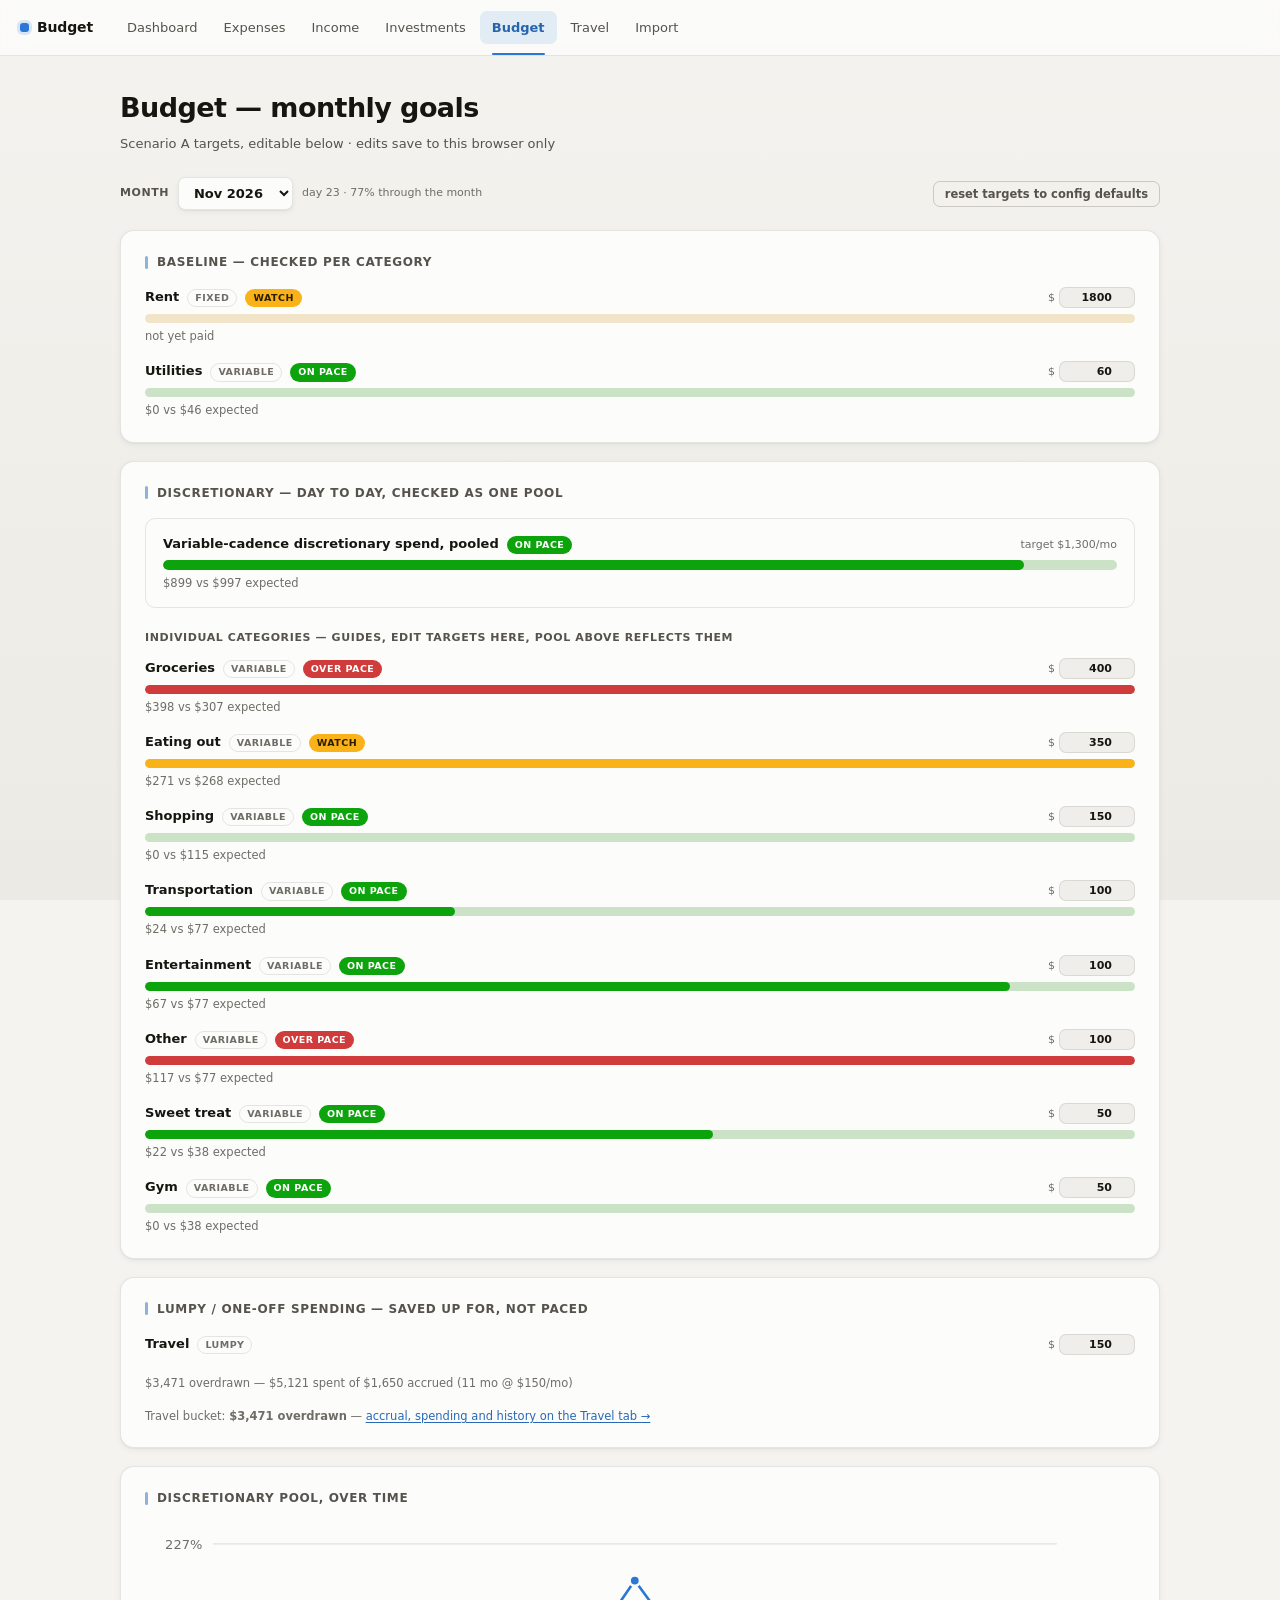
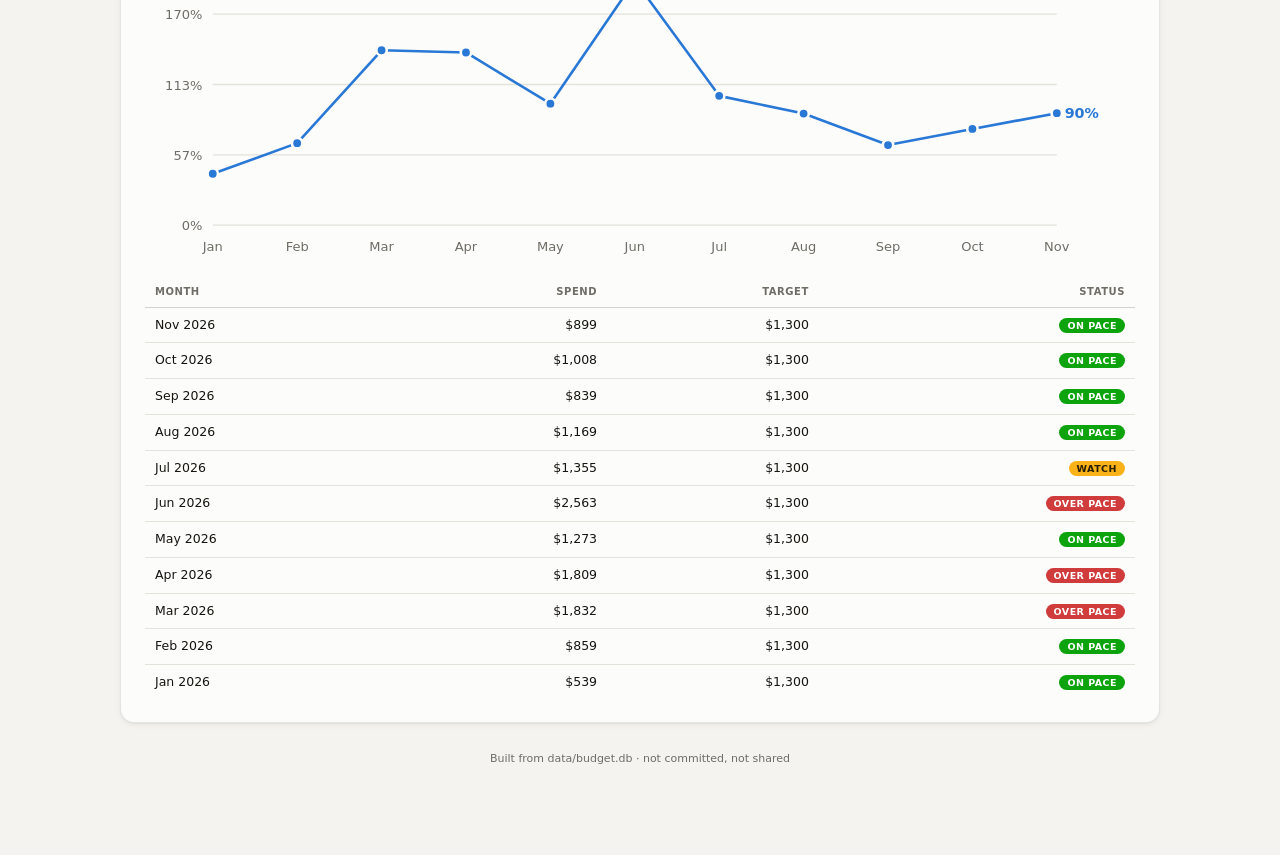
==== commit c5b2c17c: "Correct the 11/15 Amazon charge to $13.09 Was entered as $33.09 on 2026-11-16; mis-keyed tens digit " ====
--- a/site/budget.html
+++ b/site/budget.html
@@ -169,19 +169,19 @@
     
   <svg viewBox="0 0 760 260" class="chart-svg">
     <line x1="52" y1="232.0" x2="700" y2="232.0" stroke="var(--gridline)" stroke-width="1"/><text x="44" y="236.0" text-anchor="end" class="axis-label">0%</text><line x1="52" y1="178.0" x2="700" y2="178.0" stroke="var(--gridline)" stroke-width="1"/><text x="44" y="182.0" text-anchor="end" class="axis-label">57%</text><line x1="52" y1="124.0" x2="700" y2="124.0" stroke="var(--gridline)" stroke-width="1"/><text x="44" y="128.0" text-anchor="end" class="axis-label">113%</text><line x1="52" y1="70.0" x2="700" y2="70.0" stroke="var(--gridline)" stroke-width="1"/><text x="44" y="74.0" text-anchor="end" class="axis-label">170%</text><line x1="52" y1="16.0" x2="700" y2="16.0" stroke="var(--gridline)" stroke-width="1"/><text x="44" y="20.0" text-anchor="end" class="axis-label">227%</text>
-    <path d="M 52.0 192.5 L 116.8 169.0 L 181.6 97.7 L 246.4 99.4 L 311.2 138.7 L 376.0 44.2 L 440.8 132.7 L 505.6 146.3 L 570.4 170.5 L 635.2 158.1 L 700.0 144.1" fill="none" stroke="var(--series-1)" stroke-width="2" stroke-linejoin="round" stroke-linecap="round"/>
-    <circle cx="52.0" cy="192.5" r="4" fill="var(--series-1)" stroke="var(--surface-1)" stroke-width="2"/><circle cx="116.8" cy="169.0" r="4" fill="var(--series-1)" stroke="var(--surface-1)" stroke-width="2"/><circle cx="181.6" cy="97.7" r="4" fill="var(--series-1)" stroke="var(--surface-1)" stroke-width="2"/><circle cx="246.4" cy="99.4" r="4" fill="var(--series-1)" stroke="var(--surface-1)" stroke-width="2"/><circle cx="311.2" cy="138.7" r="4" fill="var(--series-1)" stroke="var(--surface-1)" stroke-width="2"/><circle cx="376.0" cy="44.2" r="4" fill="var(--series-1)" stroke="var(--surface-1)" stroke-width="2"/><circle cx="440.8" cy="132.7" r="4" fill="var(--series-1)" stroke="var(--surface-1)" stroke-width="2"/><circle cx="505.6" cy="146.3" r="4" fill="var(--series-1)" stroke="var(--surface-1)" stroke-width="2"/><circle cx="570.4" cy="170.5" r="4" fill="var(--series-1)" stroke="var(--surface-1)" stroke-width="2"/><circle cx="635.2" cy="158.1" r="4" fill="var(--series-1)" stroke="var(--surface-1)" stroke-width="2"/><circle cx="700.0" cy="144.1" r="4" fill="var(--series-1)" stroke="var(--surface-1)" stroke-width="2"/>
+    <path d="M 52.0 192.5 L 116.8 169.0 L 181.6 97.7 L 246.4 99.4 L 311.2 138.7 L 376.0 44.2 L 440.8 132.7 L 505.6 146.3 L 570.4 170.5 L 635.2 158.1 L 700.0 146.0" fill="none" stroke="var(--series-1)" stroke-width="2" stroke-linejoin="round" stroke-linecap="round"/>
+    <circle cx="52.0" cy="192.5" r="4" fill="var(--series-1)" stroke="var(--surface-1)" stroke-width="2"/><circle cx="116.8" cy="169.0" r="4" fill="var(--series-1)" stroke="var(--surface-1)" stroke-width="2"/><circle cx="181.6" cy="97.7" r="4" fill="var(--series-1)" stroke="var(--surface-1)" stroke-width="2"/><circle cx="246.4" cy="99.4" r="4" fill="var(--series-1)" stroke="var(--surface-1)" stroke-width="2"/><circle cx="311.2" cy="138.7" r="4" fill="var(--series-1)" stroke="var(--surface-1)" stroke-width="2"/><circle cx="376.0" cy="44.2" r="4" fill="var(--series-1)" stroke="var(--surface-1)" stroke-width="2"/><circle cx="440.8" cy="132.7" r="4" fill="var(--series-1)" stroke="var(--surface-1)" stroke-width="2"/><circle cx="505.6" cy="146.3" r="4" fill="var(--series-1)" stroke="var(--surface-1)" stroke-width="2"/><circle cx="570.4" cy="170.5" r="4" fill="var(--series-1)" stroke="var(--surface-1)" stroke-width="2"/><circle cx="635.2" cy="158.1" r="4" fill="var(--series-1)" stroke="var(--surface-1)" stroke-width="2"/><circle cx="700.0" cy="146.0" r="4" fill="var(--series-1)" stroke="var(--surface-1)" stroke-width="2"/>
     <text x="52.0" y="252" text-anchor="middle" class="axis-label">Jan</text><text x="116.8" y="252" text-anchor="middle" class="axis-label">Feb</text><text x="181.6" y="252" text-anchor="middle" class="axis-label">Mar</text><text x="246.4" y="252" text-anchor="middle" class="axis-label">Apr</text><text x="311.2" y="252" text-anchor="middle" class="axis-label">May</text><text x="376.0" y="252" text-anchor="middle" class="axis-label">Jun</text><text x="440.8" y="252" text-anchor="middle" class="axis-label">Jul</text><text x="505.6" y="252" text-anchor="middle" class="axis-label">Aug</text><text x="570.4" y="252" text-anchor="middle" class="axis-label">Sep</text><text x="635.2" y="252" text-anchor="middle" class="axis-label">Oct</text><text x="700.0" y="252" text-anchor="middle" class="axis-label">Nov</text>
-    <text x="706.0" y="148.1" class="end-label" fill="var(--series-1)">92%</text>
+    <text x="706.0" y="150.0" class="end-label" fill="var(--series-1)">90%</text>
     <line id="crosshair-pool-hist" x1="0" y1="16" x2="0" y2="232"
           stroke="var(--baseline)" stroke-width="1" style="display:none"/>
-    <rect class="hit-target" data-crosshair="crosshair-pool-hist" data-cx="52.0" data-tooltip-title="Jan 2026" data-tooltip-rows="[[&quot;Discretionary spend vs target&quot;, &quot;41%&quot;, &quot;var(--series-1)&quot;]]" data-month-idx="0" x="22.5" y="16" width="58.9" height="216" fill="transparent"/><rect class="hit-target" data-crosshair="crosshair-pool-hist" data-cx="116.8" data-tooltip-title="Feb 2026" data-tooltip-rows="[[&quot;Discretionary spend vs target&quot;, &quot;66%&quot;, &quot;var(--series-1)&quot;]]" data-month-idx="1" x="87.3" y="16" width="58.9" height="216" fill="transparent"/><rect class="hit-target" data-crosshair="crosshair-pool-hist" data-cx="181.6" data-tooltip-title="Mar 2026" data-tooltip-rows="[[&quot;Discretionary spend vs target&quot;, &quot;141%&quot;, &quot;var(--series-1)&quot;]]" data-month-idx="2" x="152.1" y="16" width="58.9" height="216" fill="transparent"/><rect class="hit-target" data-crosshair="crosshair-pool-hist" data-cx="246.4" data-tooltip-title="Apr 2026" data-tooltip-rows="[[&quot;Discretionary spend vs target&quot;, &quot;139%&quot;, &quot;var(--series-1)&quot;]]" data-month-idx="3" x="216.9" y="16" width="58.9" height="216" fill="transparent"/><rect class="hit-target" data-crosshair="crosshair-pool-hist" data-cx="311.2" data-tooltip-title="May 2026" data-tooltip-rows="[[&quot;Discretionary spend vs target&quot;, &quot;98%&quot;, &quot;var(--series-1)&quot;]]" data-month-idx="4" x="281.7" y="16" width="58.9" height="216" fill="transparent"/><rect class="hit-target" data-crosshair="crosshair-pool-hist" data-cx="376.0" data-tooltip-title="Jun 2026" data-tooltip-rows="[[&quot;Discretionary spend vs target&quot;, &quot;197%&quot;, &quot;var(--series-1)&quot;]]" data-month-idx="5" x="346.5" y="16" width="58.9" height="216" fill="transparent"/><rect class="hit-target" data-crosshair="crosshair-pool-hist" data-cx="440.8" data-tooltip-title="Jul 2026" data-tooltip-rows="[[&quot;Discretionary spend vs target&quot;, &quot;104%&quot;, &quot;var(--series-1)&quot;]]" data-month-idx="6" x="411.3" y="16" width="58.9" height="216" fill="transparent"/><rect class="hit-target" data-crosshair="crosshair-pool-hist" data-cx="505.6" data-tooltip-title="Aug 2026" data-tooltip-rows="[[&quot;Discretionary spend vs target&quot;, &quot;90%&quot;, &quot;var(--series-1)&quot;]]" data-month-idx="7" x="476.1" y="16" width="58.9" height="216" fill="transparent"/><rect class="hit-target" data-crosshair="crosshair-pool-hist" data-cx="570.4" data-tooltip-title="Sep 2026" data-tooltip-rows="[[&quot;Discretionary spend vs target&quot;, &quot;65%&quot;, &quot;var(--series-1)&quot;]]" data-month-idx="8" x="540.9" y="16" width="58.9" height="216" fill="transparent"/><rect class="hit-target" data-crosshair="crosshair-pool-hist" data-cx="635.2" data-tooltip-title="Oct 2026" data-tooltip-rows="[[&quot;Discretionary spend vs target&quot;, &quot;78%&quot;, &quot;var(--series-1)&quot;]]" data-month-idx="9" x="605.7" y="16" width="58.9" height="216" fill="transparent"/><rect class="hit-target" data-crosshair="crosshair-pool-hist" data-cx="700.0" data-tooltip-title="Nov 2026" data-tooltip-rows="[[&quot;Discretionary spend vs target&quot;, &quot;92%&quot;, &quot;var(--series-1)&quot;]]" data-month-idx="10" x="670.5" y="16" width="58.9" height="216" fill="transparent"/>
+    <rect class="hit-target" data-crosshair="crosshair-pool-hist" data-cx="52.0" data-tooltip-title="Jan 2026" data-tooltip-rows="[[&quot;Discretionary spend vs target&quot;, &quot;41%&quot;, &quot;var(--series-1)&quot;]]" data-month-idx="0" x="22.5" y="16" width="58.9" height="216" fill="transparent"/><rect class="hit-target" data-crosshair="crosshair-pool-hist" data-cx="116.8" data-tooltip-title="Feb 2026" data-tooltip-rows="[[&quot;Discretionary spend vs target&quot;, &quot;66%&quot;, &quot;var(--series-1)&quot;]]" data-month-idx="1" x="87.3" y="16" width="58.9" height="216" fill="transparent"/><rect class="hit-target" data-crosshair="crosshair-pool-hist" data-cx="181.6" data-tooltip-title="Mar 2026" data-tooltip-rows="[[&quot;Discretionary spend vs target&quot;, &quot;141%&quot;, &quot;var(--series-1)&quot;]]" data-month-idx="2" x="152.1" y="16" width="58.9" height="216" fill="transparent"/><rect class="hit-target" data-crosshair="crosshair-pool-hist" data-cx="246.4" data-tooltip-title="Apr 2026" data-tooltip-rows="[[&quot;Discretionary spend vs target&quot;, &quot;139%&quot;, &quot;var(--series-1)&quot;]]" data-month-idx="3" x="216.9" y="16" width="58.9" height="216" fill="transparent"/><rect class="hit-target" data-crosshair="crosshair-pool-hist" data-cx="311.2" data-tooltip-title="May 2026" data-tooltip-rows="[[&quot;Discretionary spend vs target&quot;, &quot;98%&quot;, &quot;var(--series-1)&quot;]]" data-month-idx="4" x="281.7" y="16" width="58.9" height="216" fill="transparent"/><rect class="hit-target" data-crosshair="crosshair-pool-hist" data-cx="376.0" data-tooltip-title="Jun 2026" data-tooltip-rows="[[&quot;Discretionary spend vs target&quot;, &quot;197%&quot;, &quot;var(--series-1)&quot;]]" data-month-idx="5" x="346.5" y="16" width="58.9" height="216" fill="transparent"/><rect class="hit-target" data-crosshair="crosshair-pool-hist" data-cx="440.8" data-tooltip-title="Jul 2026" data-tooltip-rows="[[&quot;Discretionary spend vs target&quot;, &quot;104%&quot;, &quot;var(--series-1)&quot;]]" data-month-idx="6" x="411.3" y="16" width="58.9" height="216" fill="transparent"/><rect class="hit-target" data-crosshair="crosshair-pool-hist" data-cx="505.6" data-tooltip-title="Aug 2026" data-tooltip-rows="[[&quot;Discretionary spend vs target&quot;, &quot;90%&quot;, &quot;var(--series-1)&quot;]]" data-month-idx="7" x="476.1" y="16" width="58.9" height="216" fill="transparent"/><rect class="hit-target" data-crosshair="crosshair-pool-hist" data-cx="570.4" data-tooltip-title="Sep 2026" data-tooltip-rows="[[&quot;Discretionary spend vs target&quot;, &quot;65%&quot;, &quot;var(--series-1)&quot;]]" data-month-idx="8" x="540.9" y="16" width="58.9" height="216" fill="transparent"/><rect class="hit-target" data-crosshair="crosshair-pool-hist" data-cx="635.2" data-tooltip-title="Oct 2026" data-tooltip-rows="[[&quot;Discretionary spend vs target&quot;, &quot;78%&quot;, &quot;var(--series-1)&quot;]]" data-month-idx="9" x="605.7" y="16" width="58.9" height="216" fill="transparent"/><rect class="hit-target" data-crosshair="crosshair-pool-hist" data-cx="700.0" data-tooltip-title="Nov 2026" data-tooltip-rows="[[&quot;Discretionary spend vs target&quot;, &quot;90%&quot;, &quot;var(--series-1)&quot;]]" data-month-idx="10" x="670.5" y="16" width="58.9" height="216" fill="transparent"/>
   </svg>
     <table class="data-table" style="margin-top:14px">
       <thead><tr><th>Month</th><th class="num">Spend</th><th class="num">Target</th><th class="num">Status</th></tr></thead>
       <tbody><tr>
       <td>Nov 2026</td>
-      <td class="num">$919</td>
+      <td class="num">$899</td>
       <td class="num">$1,300</td>
       <td class="num"><span class="status-badge good">on pace</span></td>
     </tr><tr>
@@ -243,7 +243,7 @@
 <div id="tooltip"></div>
 <script src="app.js"></script>
 <script>
-window.DATA = {"months": ["2026-01", "2026-02", "2026-03", "2026-04", "2026-05", "2026-06", "2026-07", "2026-08", "2026-09", "2026-10", "2026-11"], "monthLabels": {"2026-01": "Jan 2026", "2026-02": "Feb 2026", "2026-03": "Mar 2026", "2026-04": "Apr 2026", "2026-05": "May 2026", "2026-06": "Jun 2026", "2026-07": "Jul 2026", "2026-08": "Aug 2026", "2026-09": "Sep 2026", "2026-10": "Oct 2026", "2026-11": "Nov 2026"}, "livePace": 0.7666666666666667, "dayOfMonth": 23, "categories": {"rent": {"label": "Rent", "cadence": "fixed", "group": "baseline", "baseTarget": 1800.0}, "utilities": {"label": "Utilities", "cadence": "variable", "group": "baseline", "baseTarget": 60.0}, "groceries": {"label": "Groceries", "cadence": "variable", "group": "discretionary", "baseTarget": 400.0}, "transportation": {"label": "Transportation", "cadence": "variable", "group": "discretionary", "baseTarget": 100.0}, "eating_out": {"label": "Eating out", "cadence": "variable", "group": "discretionary", "baseTarget": 350.0}, "sweet_treat": {"label": "Sweet treat", "cadence": "variable", "group": "discretionary", "baseTarget": 50.0}, "entertainment": {"label": "Entertainment", "cadence": "variable", "group": "discretionary", "baseTarget": 100.0}, "gym": {"label": "Gym", "cadence": "variable", "group": "discretionary", "baseTarget": 50.0}, "shopping": {"label": "Shopping", "cadence": "variable", "group": "discretionary", "baseTarget": 150.0}, "other": {"label": "Other", "cadence": "variable", "group": "discretionary", "baseTarget": 100.0}, "travel": {"label": "Travel", "cadence": "lumpy", "group": "discretionary", "baseTarget": 150.0}}, "incomeCategories": {"salary": {"label": "Salary", "isTransfer": false}, "gift": {"label": "Gift", "isTransfer": false}, "side_hustle": {"label": "Side hustle", "isTransfer": false}, "tax_refund": {"label": "Tax refund", "isTransfer": false}, "reimbursement": {"label": "Reimbursement", "isTransfer": false}, "resale": {"label": "Resale", "isTransfer": false}, "rebate": {"label": "Rebate", "isTransfer": false}, "stock_sale": {"label": "Stock sale", "isTransfer": true}, "deposit_return": {"label": "Deposit return", "isTransfer": true}}, "investmentCategories": {"brokerage": {"label": "Brokerage", "color": "var(--series-1)"}, "roth_ira": {"label": "Roth IRA", "color": "var(--series-4)"}, "emergency_fund": {"label": "Emergency fund", "color": "var(--series-3)"}, "crypto": {"label": "Crypto", "color": "var(--series-2)"}}, "byMonth": {"2026-01": {"income": 5497.73, "expense": 2984.97, "investment": 5000.0, "expenseByCat": {"eating_out": 203.14, "sweet_treat": 7.63, "transportation": 49.5, "travel": 562.42, "groceries": 211.14999999999998, "gym": 61.69, "shopping": 5.44, "rent": 1844.0, "utilities": 40.0}, "incomeByCat": {"salary": 4424.27, "gift": 1000.0, "resale": 73.46}, "transferByCat": {}, "investmentByCat": {"brokerage": 1000.0, "roth_ira": 4000.0}, "expenseTxns": [{"date": "2026-01-31", "description": "Subway", "category": "transportation", "amount": 18}, {"date": "2026-01-30", "description": "TJs + Big Apple Meat Market + Target", "category": "eating_out", "amount": 88.1}, {"date": "2026-01-28", "description": "Rent", "category": "rent", "amount": 1844}, {"date": "2026-01-28", "description": "Utilities", "category": "utilities", "amount": 40}, {"date": "2026-01-26", "description": "Costco Groceries", "category": "groceries", "amount": 111.78999999999999}, {"date": "2026-01-26", "description": "Chipotle", "category": "eating_out", "amount": 17.53}, {"date": "2026-01-25", "description": "Westway Diner", "category": "eating_out", "amount": 25}, {"date": "2026-01-25", "description": "Flight to SF", "category": "travel", "amount": 108.48}, {"date": "2026-01-25", "description": "Sunglasses", "category": "shopping", "amount": 5.44}, {"date": "2026-01-22", "description": "TJs + Target + Food Emporium + Udon", "category": "groceries", "amount": 99.36}, {"date": "2026-01-22", "description": "Naya", "category": "eating_out", "amount": 14.43}, {"date": "2026-01-22", "description": "Lifetime", "category": "gym", "amount": 61.69}, {"date": "2026-01-21", "description": "Uber+Lyft for SF", "category": "travel", "amount": 103.01}, {"date": "2026-01-21", "description": "Subway", "category": "transportation", "amount": 11.5}, {"date": "2026-01-21", "description": "Subway", "category": "transportation", "amount": 18}, {"date": "2026-01-21", "description": "Flights to SF", "category": "travel", "amount": 216.8}, {"date": "2026-01-20", "description": "DragonEats (Banh Mi)", "category": "travel", "amount": 32.86}, {"date": "2026-01-19", "description": "CVS (..)", "category": "travel", "amount": 17.29}, {"date": "2026-01-19", "description": "Ben Thai", "category": "travel", "amount": 54.96}, {"date": "2026-01-18", "description": "Sausalito Ferry + Pizza", "category": "travel", "amount": 15.35}, {"date": "2026-01-17", "description": "Tadaima", "category": "travel", "amount": 7.33}, {"date": "2026-01-17", "description": "Bi-Rite Market", "category": "travel", "amount": 6.34}, {"date": "2026-01-15", "description": "Marie's Deli (Banh Mi)", "category": "eating_out", "amount": 16.13}, {"date": "2026-01-13", "description": "Metro", "category": "transportation", "amount": 2}, {"date": "2026-01-13", "description": "Pressed Acai Bowl", "category": "eating_out", "amount": 13.95}, {"date": "2026-01-11", "description": "Omma Tofu House", "category": "eating_out", "amount": 18}, {"date": "2026-01-11", "description": "One Tea Boba", "category": "sweet_treat", "amount": 7.63}, {"date": "2026-01-10", "description": "YinTang Hotpot", "category": "eating_out", "amount": 10}], "incomeTxns": [{"date": "2026-01-23", "description": "Underdog", "category": "resale", "amount": 73.46, "kind": "income"}, {"date": "2026-01-23", "description": "Deloitte", "category": "salary", "amount": 2212.13, "kind": "income"}, {"date": "2026-01-14", "description": "Happy New Year", "category": "gift", "amount": 1000, "kind": "income"}, {"date": "2026-01-09", "description": "Deloitte", "category": "salary", "amount": 2212.14, "kind": "income"}], "investmentTxns": [{"date": "2026-01-23", "description": "MoneyLink transfer from Chase", "category": "brokerage", "amount": 1000}, {"date": "2026-01-23", "description": "MoneyLink transfer from Chase (Roth IRA)", "category": "roth_ira", "amount": 4000}]}, "2026-02": {"income": 6424.2699999999995, "expense": 3992.33, "investment": 2200.0, "expenseByCat": {"eating_out": 144.39, "gym": 298.0, "groceries": 243.45000000000002, "other": 29.92, "transportation": 68.5, "travel": 1236.8899999999999, "rent": 1844.0, "utilities": 52.0, "entertainment": 62.83, "sweet_treat": 12.35}, "incomeByCat": {"salary": 4424.27, "gift": 2000.0}, "transferByCat": {}, "investmentByCat": {"brokerage": 2200.0}, "expenseTxns": [{"date": "2026-02-28", "description": "Salt Bread + Matcha", "category": "sweet_treat", "amount": 12.35}, {"date": "2026-02-28", "description": "Amy Ruth's Soul Food", "category": "eating_out", "amount": 30}, {"date": "2026-02-28", "description": "Trader Joe's", "category": "groceries", "amount": 91.87}, {"date": "2026-02-28", "description": "Subway", "category": "transportation", "amount": 21}, {"date": "2026-02-27", "description": "Rent", "category": "rent", "amount": 1844}, {"date": "2026-02-27", "description": "Utilities", "category": "utilities", "amount": 52}, {"date": "2026-02-27", "description": "Night out (karaoke + pocha + uber + fluffies)", "category": "entertainment", "amount": 62.83}, {"date": "2026-02-26", "description": "Duke's", "category": "eating_out", "amount": 17.96}, {"date": "2026-02-22", "description": "Springbone", "category": "eating_out", "amount": 25.91}, {"date": "2026-02-21", "description": "Subway", "category": "transportation", "amount": 21}, {"date": "2026-02-20", "description": "Trader Joe's", "category": "groceries", "amount": 129.17000000000002}, {"date": "2026-02-16", "description": "PhotoBooth", "category": "travel", "amount": 15}, {"date": "2026-02-16", "description": "Lyft Ride", "category": "travel", "amount": 14.24}, {"date": "2026-02-16", "description": "Malatang", "category": "travel", "amount": 51.61}, {"date": "2026-02-15", "description": "Lunch w/ Shashank", "category": "eating_out", "amount": 40}, {"date": "2026-02-15", "description": "Paper towels + Tissues", "category": "other", "amount": 12.5}, {"date": "2026-02-14", "description": "Khao Tiew", "category": "travel", "amount": 80.75}, {"date": "2026-02-13", "description": "Clipper", "category": "travel", "amount": 21.6}, {"date": "2026-02-12", "description": "Trader Joe's (Flowers + Choclate)", "category": "travel", "amount": 27.23}, {"date": "2026-02-12", "description": "O2 Valley", "category": "travel", "amount": 18.94}, {"date": "2026-02-12", "description": "Pho Element", "category": "travel", "amount": 45.99}, {"date": "2026-02-11", "description": "Subway", "category": "transportation", "amount": 11.5}, {"date": "2026-02-09", "description": "Korea Flight", "category": "travel", "amount": 961.53}, {"date": "2026-02-08", "description": "Glossier Lip Balm", "category": "other", "amount": 17.42}, {"date": "2026-02-08", "description": "Subway", "category": "transportation", "amount": 15}, {"date": "2026-02-06", "description": "TJs Run", "category": "groceries", "amount": 22.41}, {"date": "2026-02-04", "description": "Duke's Bibimbap", "category": "eating_out", "amount": 18}, {"date": "2026-02-03", "description": "Lifetime", "category": "gym", "amount": 298}, {"date": "2026-02-01", "description": "Chipotle", "category": "eating_out", "amount": 12.52}], "incomeTxns": [{"date": "2026-02-20", "description": "Deloitte", "category": "salary", "amount": 2212.13, "kind": "income"}, {"date": "2026-02-18", "description": "Red Envelopes", "category": "gift", "amount": 2000, "kind": "income"}, {"date": "2026-02-06", "description": "Deloitte", "category": "salary", "amount": 2212.14, "kind": "income"}], "investmentTxns": [{"date": "2026-02-06", "description": "MoneyLink transfer from Chase", "category": "brokerage", "amount": 200}, {"date": "2026-02-06", "description": "MoneyLink transfer from Chase", "category": "brokerage", "amount": 2000}]}, "2026-03": {"income": 4529.28, "expense": 3865.71, "investment": 0.0, "expenseByCat": {"gym": 381.1, "groceries": 624.5100000000001, "eating_out": 183.63, "transportation": 56.0, "entertainment": 238.25, "shopping": 155.17000000000002, "other": 180.0, "sweet_treat": 13.600000000000001, "travel": 139.4, "rent": 1844.0, "utilities": 50.05}, "incomeByCat": {"reimbursement": 105.0, "salary": 4424.28}, "transferByCat": {}, "investmentByCat": {}, "expenseTxns": [{"date": "2026-03-31", "description": "Costco Groceries", "category": "groceries", "amount": 51.46}, {"date": "2026-03-31", "description": "Urgent Care + Antibiotics", "category": "other", "amount": 30}, {"date": "2026-03-31", "description": "Rent", "category": "rent", "amount": 1844}, {"date": "2026-03-31", "description": "Utilities", "category": "utilities", "amount": 50.05}, {"date": "2026-03-30", "description": "Target", "category": "groceries", "amount": 40.709999999999994}, {"date": "2026-03-29", "description": "Lifetime - penalty", "category": "gym", "amount": 41.8}, {"date": "2026-03-29", "description": "Apollo Bagels", "category": "eating_out", "amount": 14.7}, {"date": "2026-03-29", "description": "Molly Tea", "category": "sweet_treat", "amount": 7.61}, {"date": "2026-03-28", "description": "L'industrie", "category": "eating_out", "amount": 7}, {"date": "2026-03-28", "description": "Movies", "category": "entertainment", "amount": 25}, {"date": "2026-03-28", "description": "Taxi + Uber", "category": "transportation", "amount": 8}, {"date": "2026-03-26", "description": "Mission NYC", "category": "entertainment", "amount": 30}, {"date": "2026-03-26", "description": "Naya", "category": "eating_out", "amount": 14.43}, {"date": "2026-03-25", "description": "Night-out w/ Coworkers", "category": "entertainment", "amount": 100}, {"date": "2026-03-25", "description": "Flight to NYC from SF", "category": "travel", "amount": 139.4}, {"date": "2026-03-24", "description": "Stomach Flu meds + bread", "category": "groceries", "amount": 24.76}, {"date": "2026-03-23", "description": "Costco Groceries", "category": "groceries", "amount": 69.57}, {"date": "2026-03-22", "description": "Uniqlo", "category": "shopping", "amount": 84.8}, {"date": "2026-03-22", "description": "Target", "category": "groceries", "amount": 26.06}, {"date": "2026-03-22", "description": "Subway", "category": "transportation", "amount": 9}, {"date": "2026-03-21", "description": "Hom Caf\u00e9 Matcha", "category": "sweet_treat", "amount": 5.99}, {"date": "2026-03-21", "description": "Chick Fila", "category": "eating_out", "amount": 12.74}, {"date": "2026-03-20", "description": "Trader Joe's", "category": "groceries", "amount": 76.07}, {"date": "2026-03-18", "description": "AMEX Annual Fee", "category": "other", "amount": 150}, {"date": "2026-03-15", "description": "Subway", "category": "transportation", "amount": 21}, {"date": "2026-03-15", "description": "Lifetime Smoothie", "category": "eating_out", "amount": 15.16}, {"date": "2026-03-14", "description": "Chipotle", "category": "eating_out", "amount": 17.75}, {"date": "2026-03-14", "description": "Lifetime - penalty", "category": "gym", "amount": 41.8}, {"date": "2026-03-13", "description": "Trader Joe's", "category": "groceries", "amount": 62.73}, {"date": "2026-03-13", "description": "Tofu Tofu", "category": "eating_out", "amount": 75.5}, {"date": "2026-03-12", "description": "Target", "category": "groceries", "amount": 41.02}, {"date": "2026-03-12", "description": "Amazon - Macbook case, Usb", "category": "shopping", "amount": 70.37}, {"date": "2026-03-10", "description": "Bay to Breakers", "category": "entertainment", "amount": 83.25}, {"date": "2026-03-08", "description": "Subway", "category": "transportation", "amount": 18}, {"date": "2026-03-07", "description": "Prince St. Pizza", "category": "eating_out", "amount": 8.17}, {"date": "2026-03-07", "description": "Chipotle", "category": "eating_out", "amount": 18.18}, {"date": "2026-03-07", "description": "Trader Joe's", "category": "groceries", "amount": 105.63}, {"date": "2026-03-06", "description": "Target", "category": "groceries", "amount": 34.629999999999995}, {"date": "2026-03-01", "description": "Lifetime", "category": "gym", "amount": 297.5}, {"date": "2026-03-01", "description": "Trader Joe's", "category": "groceries", "amount": 91.87}], "incomeTxns": [{"date": "2026-03-22", "description": "Deloitte", "category": "salary", "amount": 2212.14, "kind": "income"}, {"date": "2026-03-06", "description": "Deloitte", "category": "salary", "amount": 2212.14, "kind": "income"}, {"date": "2026-03-02", "description": "Eye Medical Reimbursement", "category": "reimbursement", "amount": 105, "kind": "income"}], "investmentTxns": []}, "2026-04": {"income": 6534.360000000001, "expense": 5027.04, "investment": 0.0, "expenseByCat": {"gym": 297.5, "groceries": 214.46, "other": 583.0, "sweet_treat": 59.25999999999999, "eating_out": 513.65, "entertainment": 62.84, "transportation": 78.0, "travel": 1319.33, "rent": 1844.0, "utilities": 55.0}, "incomeByCat": {"salary": 3654.36, "tax_refund": 2880.0}, "transferByCat": {}, "investmentByCat": {}, "expenseTxns": [{"date": "2026-04-30", "description": "Running Gels", "category": "entertainment", "amount": 33}, {"date": "2026-04-29", "description": "Rent", "category": "rent", "amount": 1844}, {"date": "2026-04-29", "description": "Utilities", "category": "utilities", "amount": 55}, {"date": "2026-04-28", "description": "Olive Young", "category": "travel", "amount": 52.41}, {"date": "2026-04-28", "description": "Convenience Stores", "category": "travel", "amount": 89.57}, {"date": "2026-04-28", "description": "Korea Misc.", "category": "travel", "amount": 121.13999999999999}, {"date": "2026-04-28", "description": "Trader Joe's", "category": "groceries", "amount": 62.87}, {"date": "2026-04-28", "description": "Target", "category": "groceries", "amount": 38.47}, {"date": "2026-04-27", "description": "Chain", "category": "travel", "amount": 101.69}, {"date": "2026-04-26", "description": "Musinsa", "category": "travel", "amount": 54.16}, {"date": "2026-04-25", "description": "Uniqlo Drop", "category": "travel", "amount": 179.44}, {"date": "2026-04-25", "description": "Haircut + hair cream", "category": "travel", "amount": 58.36}, {"date": "2026-04-24", "description": "Luh Calm Fit", "category": "travel", "amount": 100.91}, {"date": "2026-04-23", "description": "Gentle Monsters", "category": "travel", "amount": 218.5}, {"date": "2026-04-22", "description": "MLB-shirt", "category": "travel", "amount": 45.09}, {"date": "2026-04-21", "description": "Woodaepobeulraeg", "category": "travel", "amount": 59.13}, {"date": "2026-04-20", "description": "Uber for Korea", "category": "travel", "amount": 19.94}, {"date": "2026-04-20", "description": "Cash for Korea", "category": "travel", "amount": 200}, {"date": "2026-04-20", "description": "Capital One Annual Fee", "category": "other", "amount": 395}, {"date": "2026-04-20", "description": "Esim for Korea", "category": "travel", "amount": 18.99}, {"date": "2026-04-19", "description": "Subway", "category": "transportation", "amount": 24}, {"date": "2026-04-19", "description": "Souraji", "category": "eating_out", "amount": 130.65}, {"date": "2026-04-18", "description": "Raku + Pizza", "category": "eating_out", "amount": 42.39}, {"date": "2026-04-18", "description": "Matcha", "category": "sweet_treat", "amount": 8.44}, {"date": "2026-04-16", "description": "Los Tacos", "category": "eating_out", "amount": 12.96}, {"date": "2026-04-16", "description": "Jollibee", "category": "eating_out", "amount": 21}, {"date": "2026-04-15", "description": "Claude", "category": "other", "amount": 20}, {"date": "2026-04-14", "description": "Taxes", "category": "other", "amount": 88}, {"date": "2026-04-13", "description": "Tennis Balls", "category": "entertainment", "amount": 10}, {"date": "2026-04-12", "description": "Subway", "category": "transportation", "amount": 21}, {"date": "2026-04-11", "description": "Kettl + Kijitora Matcha", "category": "sweet_treat", "amount": 16.88}, {"date": "2026-04-11", "description": "Birds of a Feather + Radio Bakery", "category": "eating_out", "amount": 50}, {"date": "2026-04-10", "description": "Target", "category": "groceries", "amount": 25.7}, {"date": "2026-04-08", "description": "Whole Foods", "category": "groceries", "amount": 3.29}, {"date": "2026-04-07", "description": "Broad Nosh Bagels", "category": "eating_out", "amount": 19.99}, {"date": "2026-04-06", "description": "Subway", "category": "transportation", "amount": 33}, {"date": "2026-04-06", "description": "Sorate", "category": "sweet_treat", "amount": 7.84}, {"date": "2026-04-05", "description": "Fish Cheeks", "category": "eating_out", "amount": 93.66}, {"date": "2026-04-05", "description": "AunTea Jenny", "category": "sweet_treat", "amount": 7.62}, {"date": "2026-04-04", "description": "Luckin Coffee", "category": "sweet_treat", "amount": 2.17}, {"date": "2026-04-04", "description": "Nubiani", "category": "eating_out", "amount": 143}, {"date": "2026-04-04", "description": "Wine", "category": "entertainment", "amount": 19.84}, {"date": "2026-04-03", "description": "ATM Withdrawal", "category": "other", "amount": 80}, {"date": "2026-04-03", "description": "HeyTea", "category": "sweet_treat", "amount": 16.31}, {"date": "2026-04-02", "description": "Trader Joe's", "category": "groceries", "amount": 84.13}, {"date": "2026-04-01", "description": "Lifetime", "category": "gym", "amount": 297.5}], "incomeTxns": [{"date": "2026-04-21", "description": "Tax Refund - Federal", "category": "tax_refund", "amount": 2615, "kind": "income"}, {"date": "2026-04-21", "description": "Tax Refund - State", "category": "tax_refund", "amount": 265, "kind": "income"}, {"date": "2026-04-17", "description": "Deloitte", "category": "salary", "amount": 1800.2, "kind": "income"}, {"date": "2026-04-03", "description": "Deloitte", "category": "salary", "amount": 1854.16, "kind": "income"}], "investmentTxns": []}, "2026-05": {"income": 7337.33, "expense": 3380.2, "investment": 3500.0, "expenseByCat": {"gym": 269.0, "groceries": 236.70000000000002, "transportation": 100.97, "eating_out": 240.47000000000003, "shopping": 85.0, "entertainment": 226.99, "sweet_treat": 22.74, "other": 90.68, "travel": 243.71, "utilities": 63.94, "rent": 1800.0}, "incomeByCat": {"salary": 7227.33, "resale": 110.0}, "transferByCat": {"stock_sale": 2000.0}, "investmentByCat": {"roth_ira": 3500.0}, "expenseTxns": [{"date": "2026-05-30", "description": "Subway", "category": "transportation", "amount": 9.34}, {"date": "2026-05-30", "description": "Utilities", "category": "utilities", "amount": 63.94}, {"date": "2026-05-30", "description": "Rent", "category": "rent", "amount": 1800}, {"date": "2026-05-28", "description": "Drinks w Tennis Tuesday", "category": "entertainment", "amount": 36.72}, {"date": "2026-05-28", "description": "Drinking w QCS gang", "category": "entertainment", "amount": 110.35}, {"date": "2026-05-26", "description": "Hotel for Santa Rosa", "category": "travel", "amount": 243.71}, {"date": "2026-05-24", "description": "Subway", "category": "transportation", "amount": 17.75}, {"date": "2026-05-23", "description": "E-bike", "category": "transportation", "amount": 3.34}, {"date": "2026-05-22", "description": "Gum + Cane's", "category": "sweet_treat", "amount": 6.41}, {"date": "2026-05-20", "description": "Apple Storage", "category": "other", "amount": 90.68}, {"date": "2026-05-20", "description": "Groceries - Target", "category": "groceries", "amount": 90.68}, {"date": "2026-05-18", "description": "Uber - SF", "category": "transportation", "amount": 37.54}, {"date": "2026-05-17", "description": "Original Joe's + Salt Straw", "category": "eating_out", "amount": 54.05}, {"date": "2026-05-16", "description": "Perilla - Pho", "category": "eating_out", "amount": 50.77}, {"date": "2026-05-16", "description": "Night out - drinks", "category": "entertainment", "amount": 36.92}, {"date": "2026-05-15", "description": "Trader Joe's (water)", "category": "groceries", "amount": 8.02}, {"date": "2026-05-15", "description": "Gott's + Gott's Soft-serve", "category": "eating_out", "amount": 54.12}, {"date": "2026-05-11", "description": "Poke", "category": "eating_out", "amount": 17.7}, {"date": "2026-05-10", "description": "Subway", "category": "transportation", "amount": 3}, {"date": "2026-05-09", "description": "DayDrinks", "category": "sweet_treat", "amount": 16.33}, {"date": "2026-05-09", "description": "Big Apple Market", "category": "groceries", "amount": 10.31}, {"date": "2026-05-07", "description": "Shake Shack", "category": "eating_out", "amount": 11.97}, {"date": "2026-05-07", "description": "Haus Beater", "category": "shopping", "amount": 85}, {"date": "2026-05-07", "description": "Mission NYC + alc", "category": "entertainment", "amount": 43}, {"date": "2026-05-05", "description": "Taco Bell", "category": "eating_out", "amount": 11.41}, {"date": "2026-05-03", "description": "Subway", "category": "transportation", "amount": 30}, {"date": "2026-05-03", "description": "Chipotle", "category": "eating_out", "amount": 40.45}, {"date": "2026-05-02", "description": "Trader Joe's", "category": "groceries", "amount": 127.69}, {"date": "2026-05-01", "description": "Lifetime", "category": "gym", "amount": 269}], "incomeTxns": [{"date": "2026-05-29", "description": "FB Marketplace BS", "category": "resale", "amount": 110, "kind": "income"}, {"date": "2026-05-29", "description": "Deloitte", "category": "salary", "amount": 2229.22, "kind": "income"}, {"date": "2026-05-15", "description": "Deloitte", "category": "salary", "amount": 2768.89, "kind": "income"}, {"date": "2026-05-11", "description": "Stock Money", "category": "stock_sale", "amount": 2000, "kind": "transfer"}, {"date": "2026-05-01", "description": "Deloitte", "category": "salary", "amount": 2229.22, "kind": "income"}], "investmentTxns": [{"date": "2026-05-19", "description": "MoneyLink transfer from Chase (Roth IRA)", "category": "roth_ira", "amount": 1500}, {"date": "2026-05-19", "description": "MoneyLink transfer from Chase (Roth IRA)", "category": "roth_ira", "amount": 2000}]}, "2026-06": {"income": 5092.84, "expense": 4362.880000000001, "investment": 5000.0, "expenseByCat": {"other": 93.77000000000001, "shopping": 1549.0300000000002, "eating_out": 345.19000000000005, "groceries": 327.56999999999994, "sweet_treat": 35.47, "transportation": 151.39, "entertainment": 60.46, "rent": 1800.0}, "incomeByCat": {"side_hustle": 295.0, "salary": 4797.84}, "transferByCat": {"deposit_return": 1801.25, "stock_sale": 3000.0}, "investmentByCat": {"brokerage": 5000.0}, "expenseTxns": [{"date": "2026-06-30", "description": "Trader Joes'", "category": "groceries", "amount": 43.66}, {"date": "2026-06-30", "description": "Rent", "category": "rent", "amount": 1800}, {"date": "2026-06-29", "description": "Matcha w boys", "category": "sweet_treat", "amount": 8.42}, {"date": "2026-06-29", "description": "Mid ramen w boys", "category": "eating_out", "amount": 17}, {"date": "2026-06-29", "description": "Clipper Weekend", "category": "transportation", "amount": 22.1}, {"date": "2026-06-28", "description": "Urban Outfitter Jeans", "category": "other", "amount": 75.73}, {"date": "2026-06-28", "description": "Amazon misc.", "category": "shopping", "amount": 64.65}, {"date": "2026-06-27", "description": "Pho Dinner", "category": "eating_out", "amount": 51.59}, {"date": "2026-06-27", "description": "Swenson Ice Cream", "category": "sweet_treat", "amount": 10.9}, {"date": "2026-06-26", "description": "Uber", "category": "transportation", "amount": 12.65}, {"date": "2026-06-26", "description": "Biergarten", "category": "entertainment", "amount": 43.46}, {"date": "2026-06-21", "description": "Panda", "category": "eating_out", "amount": 14.98}, {"date": "2026-06-21", "description": "Jamba", "category": "sweet_treat", "amount": 1}, {"date": "2026-06-18", "description": "Costco chicken bake", "category": "eating_out", "amount": 4.38}, {"date": "2026-06-18", "description": "Amazon Misc.", "category": "shopping", "amount": 198.71000000000004}, {"date": "2026-06-17", "description": "Badminton", "category": "entertainment", "amount": 17}, {"date": "2026-06-17", "description": "Uber + Clipper + Clipper", "category": "transportation", "amount": 27.689999999999998}, {"date": "2026-06-15", "description": "UG Tea", "category": "sweet_treat", "amount": 7.4}, {"date": "2026-06-15", "description": "Marshalls", "category": "shopping", "amount": 40}, {"date": "2026-06-15", "description": "Costco", "category": "shopping", "amount": 97}, {"date": "2026-06-14", "description": "Dish Dash", "category": "eating_out", "amount": 76}, {"date": "2026-06-14", "description": "Uber", "category": "transportation", "amount": 11.15}, {"date": "2026-06-13", "description": "Car Wash", "category": "transportation", "amount": 15}, {"date": "2026-06-13", "description": "Target", "category": "other", "amount": 9.76}, {"date": "2026-06-12", "description": "Uber + Clipper", "category": "transportation", "amount": 38.92}, {"date": "2026-06-11", "description": "Bafang + Molly Tea", "category": "eating_out", "amount": 21.2}, {"date": "2026-06-11", "description": "Parking", "category": "transportation", "amount": 7.96}, {"date": "2026-06-10", "description": "Parking", "category": "transportation", "amount": 7.96}, {"date": "2026-06-09", "description": "Izumi", "category": "sweet_treat", "amount": 7.75}, {"date": "2026-06-09", "description": "Katsu", "category": "eating_out", "amount": 29}, {"date": "2026-06-09", "description": "Parking", "category": "transportation", "amount": 7.96}, {"date": "2026-06-08", "description": "Amazon orders", "category": "shopping", "amount": 246.41}, {"date": "2026-06-08", "description": "Trader Joe's", "category": "groceries", "amount": 67.92}, {"date": "2026-06-08", "description": "99 Ranch", "category": "groceries", "amount": 56.28}, {"date": "2026-06-07", "description": "Zareen's", "category": "eating_out", "amount": 63.46}, {"date": "2026-06-07", "description": "Ikea", "category": "shopping", "amount": 176.7}, {"date": "2026-06-07", "description": "Costco", "category": "shopping", "amount": 200}, {"date": "2026-06-07", "description": "Costco", "category": "groceries", "amount": 159.71}, {"date": "2026-06-06", "description": "Subway", "category": "eating_out", "amount": 17.81}, {"date": "2026-06-06", "description": "Whole Foods", "category": "eating_out", "amount": 20.68}, {"date": "2026-06-06", "description": "Target", "category": "shopping", "amount": 94.95}, {"date": "2026-06-04", "description": "In n out + Dave's w/Spencer", "category": "eating_out", "amount": 29.09}, {"date": "2026-06-03", "description": "Amazon prime", "category": "other", "amount": 8.28}, {"date": "2026-06-03", "description": "Bed + bed frame + blankets", "category": "shopping", "amount": 430.61}], "incomeTxns": [{"date": "2026-06-26", "description": "Deloitte", "category": "salary", "amount": 2450.75, "kind": "income"}, {"date": "2026-06-23", "description": "Stock Money", "category": "stock_sale", "amount": 1000, "kind": "transfer"}, {"date": "2026-06-21", "description": "Stock Money", "category": "stock_sale", "amount": 2000, "kind": "transfer"}, {"date": "2026-06-19", "description": "Security Deposit", "category": "deposit_return", "amount": 1801.25, "kind": "transfer"}, {"date": "2026-06-12", "description": "Deloitte", "category": "salary", "amount": 2347.09, "kind": "income"}, {"date": "2026-06-01", "description": "Draftkings + Fanduel", "category": "side_hustle", "amount": 295, "kind": "income"}], "investmentTxns": [{"date": "2026-06-09", "description": "MoneyLink transfer from Chase", "category": "brokerage", "amount": 5000}]}, "2026-07": {"income": 4553.969999999999, "expense": 3289.57, "investment": 10600.0, "expenseByCat": {"eating_out": 373.86999999999995, "sweet_treat": 74.9, "other": 168.94, "groceries": 483.34, "transportation": 102.97, "shopping": 60.85, "gym": 13.0, "entertainment": 76.7, "travel": 135.0, "rent": 1800.0}, "incomeByCat": {"salary": 4553.969999999999}, "transferByCat": {}, "investmentByCat": {"brokerage": 10600.0}, "expenseTxns": [{"date": "2026-07-31", "description": "Tennis Lights", "category": "entertainment", "amount": 5}, {"date": "2026-07-31", "description": "Daves Hot Chicken", "category": "eating_out", "amount": 19.2}, {"date": "2026-07-29", "description": "Claude", "category": "other", "amount": 20}, {"date": "2026-07-29", "description": "Tennis Lights", "category": "entertainment", "amount": 5}, {"date": "2026-07-28", "description": "Rent", "category": "rent", "amount": 1800}, {"date": "2026-07-28", "description": "Walgreens", "category": "other", "amount": 4.38}, {"date": "2026-07-28", "description": "TJs", "category": "groceries", "amount": 74.44}, {"date": "2026-07-26", "description": "Subway", "category": "eating_out", "amount": 15.18}, {"date": "2026-07-26", "description": "Salt and Straw", "category": "sweet_treat", "amount": 6.5}, {"date": "2026-07-26", "description": "Whole Foods Sandwiches", "category": "eating_out", "amount": 26.2}, {"date": "2026-07-26", "description": "Dave and Busters", "category": "travel", "amount": 28}, {"date": "2026-07-26", "description": "Burke's Canoe", "category": "travel", "amount": 97}, {"date": "2026-07-26", "description": "Boba Gusy", "category": "sweet_treat", "amount": 7.14}, {"date": "2026-07-25", "description": "Santa Rosa Parkin", "category": "transportation", "amount": 4.25}, {"date": "2026-07-25", "description": "Armstrong Parking", "category": "travel", "amount": 10}, {"date": "2026-07-24", "description": "Costco Food", "category": "eating_out", "amount": 8.13}, {"date": "2026-07-24", "description": "Uber", "category": "transportation", "amount": 10.19}, {"date": "2026-07-21", "description": "Haircut", "category": "other", "amount": 25}, {"date": "2026-07-20", "description": "Clipper Weekend", "category": "transportation", "amount": 11.35}, {"date": "2026-07-20", "description": "iCloud", "category": "other", "amount": 2.99}, {"date": "2026-07-19", "description": "Juniper Caf\u00e9", "category": "sweet_treat", "amount": 13.75}, {"date": "2026-07-19", "description": "Spin Scooter", "category": "transportation", "amount": 5.22}, {"date": "2026-07-18", "description": "TJs + 99 Ranch", "category": "groceries", "amount": 40.44}, {"date": "2026-07-18", "description": "Udon Mugizo", "category": "eating_out", "amount": 60.22}, {"date": "2026-07-16", "description": "Hey Tea", "category": "sweet_treat", "amount": 7.99}, {"date": "2026-07-15", "description": "Vegas Dinner", "category": "eating_out", "amount": 25}, {"date": "2026-07-15", "description": "Vegas Alc", "category": "entertainment", "amount": 15.7}, {"date": "2026-07-15", "description": "Groceries - Costco", "category": "groceries", "amount": 104.68}, {"date": "2026-07-15", "description": "Clothes - Costco", "category": "shopping", "amount": 43.85}, {"date": "2026-07-15", "description": "Parking", "category": "transportation", "amount": 10}, {"date": "2026-07-12", "description": "Taco Bell", "category": "eating_out", "amount": 14.04}, {"date": "2026-07-12", "description": "Vegas Ubers", "category": "transportation", "amount": 35}, {"date": "2026-07-11", "description": "Vegas Gambling", "category": "entertainment", "amount": 51}, {"date": "2026-07-11", "description": "Panda Express", "category": "eating_out", "amount": 12.03}, {"date": "2026-07-10", "description": "Lagree Class", "category": "gym", "amount": 13}, {"date": "2026-07-09", "description": "In n Out w/ Hannah", "category": "eating_out", "amount": 21.55}, {"date": "2026-07-09", "description": "Blanket for couch", "category": "shopping", "amount": 17}, {"date": "2026-07-09", "description": "In n Out w/ Dad", "category": "eating_out", "amount": 16.41}, {"date": "2026-07-08", "description": "Soda", "category": "sweet_treat", "amount": 2.78}, {"date": "2026-07-08", "description": "Metroooo", "category": "other", "amount": 65.2}, {"date": "2026-07-06", "description": "Amazon", "category": "other", "amount": 20}, {"date": "2026-07-06", "description": "Trader Joe's", "category": "groceries", "amount": 20.77}, {"date": "2026-07-05", "description": "Another Caf\u00e9", "category": "sweet_treat", "amount": 4.5}, {"date": "2026-07-05", "description": "Uber", "category": "transportation", "amount": 11.74}, {"date": "2026-07-04", "description": "Costco", "category": "groceries", "amount": 243.01}, {"date": "2026-07-04", "description": "Komeya", "category": "eating_out", "amount": 73.54}, {"date": "2026-07-04", "description": "Yasijang", "category": "eating_out", "amount": 38}, {"date": "2026-07-04", "description": "Uber", "category": "transportation", "amount": 15.22}, {"date": "2026-07-03", "description": "Whole Foods", "category": "sweet_treat", "amount": 18.3}, {"date": "2026-07-03", "description": "Target (Card/Calendar)", "category": "other", "amount": 31.37}, {"date": "2026-07-02", "description": "Hey Tea", "category": "sweet_treat", "amount": 6.99}, {"date": "2026-07-02", "description": "Tony's", "category": "eating_out", "amount": 8.37}, {"date": "2026-07-01", "description": "Zareen's + Somi Somi", "category": "eating_out", "amount": 36}, {"date": "2026-07-01", "description": "Somi Somi", "category": "sweet_treat", "amount": 6.95}], "incomeTxns": [{"date": "2026-07-24", "description": "Deloitte", "category": "salary", "amount": 2103.04, "kind": "income"}, {"date": "2026-07-10", "description": "Deloitte", "category": "salary", "amount": 2450.93, "kind": "income"}], "investmentTxns": [{"date": "2026-07-27", "description": "MoneyLink transfer from Chase", "category": "brokerage", "amount": 1600}, {"date": "2026-07-06", "description": "MoneyLink transfer from Chase", "category": "brokerage", "amount": 2000}, {"date": "2026-07-06", "description": "MoneyLink transfer from Chase", "category": "brokerage", "amount": 3000}, {"date": "2026-07-01", "description": "MoneyLink transfer from Chase", "category": "brokerage", "amount": 4000}]}, "2026-08": {"income": 4842.23, "expense": 2969.4, "investment": 0.0, "expenseByCat": {"transportation": 93.48, "sweet_treat": 52.07, "eating_out": 409.22999999999996, "other": 56.21, "groceries": 304.42, "shopping": 124.16, "entertainment": 129.83, "rent": 1800.0}, "incomeByCat": {"salary": 4842.23}, "transferByCat": {}, "investmentByCat": {}, "expenseTxns": [{"date": "2026-08-31", "description": "Com Tam Thien Huong", "category": "eating_out", "amount": 41.88}, {"date": "2026-08-30", "description": "Tacos", "category": "eating_out", "amount": 7}, {"date": "2026-08-30", "description": "Uber", "category": "transportation", "amount": 12.89}, {"date": "2026-08-30", "description": "Omee Lunch", "category": "eating_out", "amount": 24.15}, {"date": "2026-08-30", "description": "Trader Joe's", "category": "groceries", "amount": 9.38}, {"date": "2026-08-30", "description": "Target (cleaning supplies)", "category": "shopping", "amount": 43.35}, {"date": "2026-08-29", "description": "Clipper", "category": "transportation", "amount": 8.5}, {"date": "2026-08-29", "description": "Costco Lunch", "category": "eating_out", "amount": 3.83}, {"date": "2026-08-29", "description": "Costco Groceries", "category": "groceries", "amount": 108.52}, {"date": "2026-08-28", "description": "Fantasy Football Draft", "category": "other", "amount": 25}, {"date": "2026-08-28", "description": "Caltrain", "category": "transportation", "amount": 8.5}, {"date": "2026-08-28", "description": "Thonglor (Dinner)", "category": "eating_out", "amount": 46.28}, {"date": "2026-08-28", "description": "Claude", "category": "other", "amount": 20}, {"date": "2026-08-28", "description": "Shooters", "category": "entertainment", "amount": 9.96}, {"date": "2026-08-27", "description": "Chipotle", "category": "eating_out", "amount": 14.21}, {"date": "2026-08-27", "description": "Trader Joe's", "category": "groceries", "amount": 58}, {"date": "2026-08-25", "description": "Rent", "category": "rent", "amount": 1800}, {"date": "2026-08-25", "description": "Heytea", "category": "sweet_treat", "amount": 7.99}, {"date": "2026-08-20", "description": "Giants Game Ticket", "category": "entertainment", "amount": 42}, {"date": "2026-08-20", "description": "Trader Joe's", "category": "groceries", "amount": 17.66}, {"date": "2026-08-20", "description": "Apple", "category": "other", "amount": 2.99}, {"date": "2026-08-20", "description": "Pizza", "category": "eating_out", "amount": 9.68}, {"date": "2026-08-20", "description": "Molly Tea", "category": "sweet_treat", "amount": 7.86}, {"date": "2026-08-16", "description": "Sunright Tea Studio", "category": "sweet_treat", "amount": 13.55}, {"date": "2026-08-16", "description": "Safeway", "category": "groceries", "amount": 4.89}, {"date": "2026-08-15", "description": "Tobang Korean BBQ", "category": "eating_out", "amount": 50}, {"date": "2026-08-14", "description": "Liang's Villa", "category": "eating_out", "amount": 52}, {"date": "2026-08-14", "description": "Trader Joe's", "category": "groceries", "amount": 41.73}, {"date": "2026-08-14", "description": "99 Ranch #1768", "category": "groceries", "amount": 13.43}, {"date": "2026-08-13", "description": "CTLP*CSC SERV (tire air pump)", "category": "transportation", "amount": 6}, {"date": "2026-08-12", "description": "South Bay Tennis Flex", "category": "entertainment", "amount": 51.61}, {"date": "2026-08-09", "description": "Corgi Caf\u00e9", "category": "sweet_treat", "amount": 5.97}, {"date": "2026-08-09", "description": "Clipper", "category": "transportation", "amount": 32.35}, {"date": "2026-08-09", "description": "In n Out", "category": "eating_out", "amount": 9.88}, {"date": "2026-08-08", "description": "Sourdough Sandwiches", "category": "eating_out", "amount": 29.75}, {"date": "2026-08-08", "description": "Ciders", "category": "entertainment", "amount": 26.259999999999998}, {"date": "2026-08-06", "description": "Golden Gate Bridge Toll", "category": "transportation", "amount": 11.25}, {"date": "2026-08-06", "description": "Zareens", "category": "eating_out", "amount": 46.64}, {"date": "2026-08-06", "description": "Boba - Tong Sui", "category": "sweet_treat", "amount": 8.95}, {"date": "2026-08-06", "description": "Birria Tacos", "category": "eating_out", "amount": 24.93}, {"date": "2026-08-04", "description": "Parking", "category": "transportation", "amount": 9.99}, {"date": "2026-08-04", "description": "Barnes and Nobles", "category": "shopping", "amount": 80.81}, {"date": "2026-08-03", "description": "Tissue Box", "category": "other", "amount": 8.22}, {"date": "2026-08-03", "description": "T&T Groceries", "category": "groceries", "amount": 50.81}, {"date": "2026-08-03", "description": "T&T Boat", "category": "eating_out", "amount": 35}, {"date": "2026-08-01", "description": "Parking", "category": "transportation", "amount": 4}, {"date": "2026-08-01", "description": "Cere Tea", "category": "sweet_treat", "amount": 7.75}, {"date": "2026-08-01", "description": "Aloha Fresh", "category": "eating_out", "amount": 14}], "incomeTxns": [{"date": "2026-08-21", "description": "Deloitte", "category": "salary", "amount": 2414, "kind": "income"}, {"date": "2026-08-07", "description": "Deloitte", "category": "salary", "amount": 2428.23, "kind": "income"}], "investmentTxns": []}, "2026-09": {"income": 4842.02, "expense": 2638.7, "investment": 500.0, "expenseByCat": {"groceries": 264.85, "other": 85.84, "eating_out": 203.88, "entertainment": 145.0, "sweet_treat": 63.510000000000005, "transportation": 37.25, "rent": 1800.0, "shopping": 38.37}, "incomeByCat": {"salary": 4842.02}, "transferByCat": {}, "investmentByCat": {"brokerage": 500.0}, "expenseTxns": [{"date": "2026-09-30", "description": "Victoria's Secret", "category": "shopping", "amount": 38.37}, {"date": "2026-09-30", "description": "Badminton", "category": "entertainment", "amount": 17}, {"date": "2026-09-30", "description": "In-N-Out", "category": "eating_out", "amount": 15.62}, {"date": "2026-09-29", "description": "Rent", "category": "rent", "amount": 1800}, {"date": "2026-09-28", "description": "99 Ranch", "category": "groceries", "amount": 25}, {"date": "2026-09-28", "description": "Costco", "category": "groceries", "amount": 34}, {"date": "2026-09-28", "description": "Claude", "category": "other", "amount": 20}, {"date": "2026-09-27", "description": "Phin Cafe", "category": "sweet_treat", "amount": 14.4}, {"date": "2026-09-26", "description": "Molly Tea", "category": "sweet_treat", "amount": 10.99}, {"date": "2026-09-25", "description": "Parking", "category": "transportation", "amount": 6}, {"date": "2026-09-25", "description": "Quik Shop Market", "category": "other", "amount": 13.51}, {"date": "2026-09-24", "description": "Parking", "category": "transportation", "amount": 7.25}, {"date": "2026-09-24", "description": "Great America tickets", "category": "entertainment", "amount": 98}, {"date": "2026-09-23", "description": "HEYTEA", "category": "sweet_treat", "amount": 7.49}, {"date": "2026-09-22", "description": "Costco groceries", "category": "groceries", "amount": 45}, {"date": "2026-09-22", "description": "Trader Joe's", "category": "groceries", "amount": 59.67}, {"date": "2026-09-21", "description": "Taiwan Porridge", "category": "eating_out", "amount": 32.2}, {"date": "2026-09-21", "description": "In-N-Out", "category": "eating_out", "amount": 17.94}, {"date": "2026-09-20", "description": "HEYTEA", "category": "sweet_treat", "amount": 7.49}, {"date": "2026-09-20", "description": "DX Braised Chicken Rice", "category": "eating_out", "amount": 41.63}, {"date": "2026-09-19", "description": "Apple Photos", "category": "other", "amount": 2.99}, {"date": "2026-09-17", "description": "Powerade", "category": "sweet_treat", "amount": 3.04}, {"date": "2026-09-17", "description": "Metro", "category": "transportation", "amount": 24}, {"date": "2026-09-16", "description": "Drinks from bar w/ QCS", "category": "entertainment", "amount": 15}, {"date": "2026-09-16", "description": "Coffee", "category": "sweet_treat", "amount": 6.1}, {"date": "2026-09-15", "description": "Floss", "category": "other", "amount": 4.34}, {"date": "2026-09-15", "description": "Don Don (dinner)", "category": "eating_out", "amount": 42}, {"date": "2026-09-14", "description": "Sunright", "category": "sweet_treat", "amount": 14}, {"date": "2026-09-13", "description": "Hand Pull Noodles", "category": "eating_out", "amount": 33}, {"date": "2026-09-13", "description": "Bar", "category": "entertainment", "amount": 15}, {"date": "2026-09-13", "description": "Naya", "category": "eating_out", "amount": 21.49}, {"date": "2026-09-11", "description": "Haircut", "category": "other", "amount": 25}, {"date": "2026-09-05", "description": "Trader Joe's", "category": "groceries", "amount": 87.73}, {"date": "2026-09-04", "description": "LinkedIn Premium", "category": "other", "amount": 20}, {"date": "2026-09-02", "description": "Trader Joe's", "category": "groceries", "amount": 13.45}], "incomeTxns": [{"date": "2026-09-18", "description": "Deloitte", "category": "salary", "amount": 2413.8, "kind": "income"}, {"date": "2026-09-04", "description": "Deloitte", "category": "salary", "amount": 2428.22, "kind": "income"}], "investmentTxns": [{"date": "2026-09-22", "description": "MoneyLink transfer from Chase", "category": "brokerage", "amount": 500}]}, "2026-10": {"income": 7320.26, "expense": 3068.76, "investment": 5000.0, "expenseByCat": {"eating_out": 294.66999999999996, "entertainment": 287.44, "groceries": 143.57999999999998, "sweet_treat": 50.510000000000005, "shopping": 27.33, "transportation": 136.24, "other": 67.99000000000001, "rent": 1800.0, "travel": 261.0}, "incomeByCat": {"salary": 7270.26, "side_hustle": 50.0}, "transferByCat": {}, "investmentByCat": {"brokerage": 5000.0}, "expenseTxns": [{"date": "2026-10-31", "description": "Uber", "category": "transportation", "amount": 12.54}, {"date": "2026-10-30", "description": "Subway", "category": "transportation", "amount": 0.88}, {"date": "2026-10-30", "description": "Butter", "category": "entertainment", "amount": 50}, {"date": "2026-10-29", "description": "Parking", "category": "transportation", "amount": 10}, {"date": "2026-10-29", "description": "Dave's Hot Chicken", "category": "eating_out", "amount": 20.02}, {"date": "2026-10-29", "description": "Badminton", "category": "entertainment", "amount": 21}, {"date": "2026-10-28", "description": "Claude", "category": "other", "amount": 20}, {"date": "2026-10-28", "description": "NYC Flights", "category": "travel", "amount": 261}, {"date": "2026-10-26", "description": "Haircut", "category": "other", "amount": 45}, {"date": "2026-10-25", "description": "Clipper", "category": "transportation", "amount": 17}, {"date": "2026-10-25", "description": "Rent", "category": "rent", "amount": 1800}, {"date": "2026-10-25", "description": "Warriors tickets", "category": "entertainment", "amount": 62}, {"date": "2026-10-24", "description": "Boba", "category": "sweet_treat", "amount": 7.2}, {"date": "2026-10-23", "description": "BuzzBallz", "category": "entertainment", "amount": 12.44}, {"date": "2026-10-23", "description": "Lyft", "category": "transportation", "amount": 12.95}, {"date": "2026-10-22", "description": "Parking", "category": "transportation", "amount": 10}, {"date": "2026-10-21", "description": "Parking", "category": "transportation", "amount": 10}, {"date": "2026-10-20", "description": "Clipper", "category": "transportation", "amount": 17}, {"date": "2026-10-20", "description": "Apple Photos", "category": "other", "amount": 2.99}, {"date": "2026-10-19", "description": "Uber", "category": "transportation", "amount": 31.53}, {"date": "2026-10-19", "description": "Salt & Straw", "category": "sweet_treat", "amount": 8}, {"date": "2026-10-17", "description": "Lyft", "category": "transportation", "amount": 14.34}, {"date": "2026-10-17", "description": "99 Ranch", "category": "groceries", "amount": 7.38}, {"date": "2026-10-13", "description": "Badminton", "category": "entertainment", "amount": 21}, {"date": "2026-10-13", "description": "In-N-Out", "category": "eating_out", "amount": 9.27}, {"date": "2026-10-12", "description": "Trader Joe's", "category": "groceries", "amount": 30.11}, {"date": "2026-10-11", "description": "Malatown", "category": "eating_out", "amount": 38.94}, {"date": "2026-10-11", "description": "Dessert Republic", "category": "sweet_treat", "amount": 16.97}, {"date": "2026-10-11", "description": "Moonrise Dessert", "category": "sweet_treat", "amount": 12.09}, {"date": "2026-10-11", "description": "TJ Maxx (shirt)", "category": "shopping", "amount": 27.33}, {"date": "2026-10-10", "description": "Udon Mugizo", "category": "eating_out", "amount": 28.82}, {"date": "2026-10-10", "description": "Ume Boba", "category": "sweet_treat", "amount": 6.25}, {"date": "2026-10-09", "description": "Zareen's (dinner)", "category": "eating_out", "amount": 35}, {"date": "2026-10-09", "description": "Costco groceries", "category": "groceries", "amount": 100}, {"date": "2026-10-08", "description": "99 Ranch", "category": "groceries", "amount": 6.09}, {"date": "2026-10-06", "description": "HomeEat dinner", "category": "eating_out", "amount": 56}, {"date": "2026-10-06", "description": "Badminton", "category": "entertainment", "amount": 21}, {"date": "2026-10-06", "description": "In-N-Out", "category": "eating_out", "amount": 15.58}, {"date": "2026-10-05", "description": "Gambling", "category": "entertainment", "amount": 100}, {"date": "2026-10-04", "description": "Costco", "category": "eating_out", "amount": 3.29}, {"date": "2026-10-04", "description": "Zaytinya", "category": "eating_out", "amount": 87.75}], "incomeTxns": [{"date": "2026-10-30", "description": "Deloitte", "category": "salary", "amount": 2428.23, "kind": "income"}, {"date": "2026-10-25", "description": "Content (Figure Fruit)", "category": "side_hustle", "amount": 50, "kind": "income"}, {"date": "2026-10-16", "description": "Deloitte", "category": "salary", "amount": 2413.8, "kind": "income"}, {"date": "2026-10-02", "description": "Deloitte", "category": "salary", "amount": 2428.23, "kind": "income"}], "investmentTxns": [{"date": "2026-10-16", "description": "MoneyLink transfer from Chase", "category": "brokerage", "amount": 3000}, {"date": "2026-10-02", "description": "MoneyLink transfer from Chase", "category": "brokerage", "amount": 1500}, {"date": "2026-10-01", "description": "MoneyLink transfer from Chase", "category": "brokerage", "amount": 500}]}, "2026-11": {"income": 2493.8, "expense": 2142.85, "investment": 2500.0, "expenseByCat": {"other": 136.53, "eating_out": 271.4, "entertainment": 67.0, "transportation": 24.0, "groceries": 398.43, "sweet_treat": 21.99, "travel": 1223.5}, "incomeByCat": {"rebate": 80.0, "salary": 2413.8}, "transferByCat": {}, "investmentByCat": {"brokerage": 2500.0}, "expenseTxns": [{"date": "2026-11-22", "description": "In-N-Out", "category": "eating_out", "amount": 11.27}, {"date": "2026-11-21", "description": "Taco Bell", "category": "eating_out", "amount": 30.92}, {"date": "2026-11-20", "description": "Photos", "category": "other", "amount": 2.99}, {"date": "2026-11-20", "description": "Meat thermometer", "category": "other", "amount": 15.94}, {"date": "2026-11-18", "description": "Target", "category": "groceries", "amount": 35.99}, {"date": "2026-11-16", "description": "TJs", "category": "groceries", "amount": 52.63}, {"date": "2026-11-15", "description": "Amazon", "category": "other", "amount": 33.09}, {"date": "2026-11-12", "description": "Panda Express", "category": "eating_out", "amount": 15.37}, {"date": "2026-11-12", "description": "Parking", "category": "transportation", "amount": 2}, {"date": "2026-11-11", "description": "Subway", "category": "other", "amount": 80}, {"date": "2026-11-10", "description": "Badminton", "category": "entertainment", "amount": 21}, {"date": "2026-11-10", "description": "Garlic High", "category": "eating_out", "amount": 30}, {"date": "2026-11-10", "description": "In-N-Out", "category": "eating_out", "amount": 6.53}, {"date": "2026-11-10", "description": "Taiwan flights", "category": "travel", "amount": 273.5}, {"date": "2026-11-09", "description": "Tong Sui", "category": "sweet_treat", "amount": 8.95}, {"date": "2026-11-07", "description": "Cuanyue Amalatang", "category": "eating_out", "amount": 41.74}, {"date": "2026-11-07", "description": "Taiwan flights", "category": "travel", "amount": 950}, {"date": "2026-11-06", "description": "Jang Tu", "category": "eating_out", "amount": 94.63}, {"date": "2026-11-06", "description": "Snacks", "category": "sweet_treat", "amount": 4.81}, {"date": "2026-11-05", "description": "HeyTea", "category": "sweet_treat", "amount": 8.23}, {"date": "2026-11-05", "description": "TJs", "category": "groceries", "amount": 46.54}, {"date": "2026-11-04", "description": "Costco", "category": "groceries", "amount": 96.44}, {"date": "2026-11-03", "description": "Giants game", "category": "entertainment", "amount": 36}, {"date": "2026-11-03", "description": "99 Ranch", "category": "groceries", "amount": 14.59}, {"date": "2026-11-03", "description": "Costco", "category": "groceries", "amount": 152.24}, {"date": "2026-11-02", "description": "Warriors bag check", "category": "entertainment", "amount": 10}, {"date": "2026-11-02", "description": "Caltrain", "category": "transportation", "amount": 22}, {"date": "2026-11-01", "description": "Red Bull", "category": "other", "amount": 4.51}, {"date": "2026-11-01", "description": "Breadbelly", "category": "eating_out", "amount": 40.94}], "incomeTxns": [{"date": "2026-11-13", "description": "Deloitte", "category": "salary", "amount": 2413.8, "kind": "income"}, {"date": "2026-11-11", "description": "Costco rebate", "category": "rebate", "amount": 80, "kind": "income"}], "investmentTxns": [{"date": "2026-11-16", "description": "MoneyLink transfer from Chase", "category": "brokerage", "amount": 500}, {"date": "2026-11-13", "description": "MoneyLink transfer from Chase", "category": "brokerage", "amount": 500}, {"date": "2026-11-12", "description": "Anthropic IPO", "category": "brokerage", "amount": 1000}, {"date": "2026-11-02", "description": "MoneyLink transfer from Chase", "category": "brokerage", "amount": 500}]}}, "order": {"baseline": ["rent", "utilities"], "discretionary": ["groceries", "transportation", "eating_out", "sweet_treat", "entertainment", "gym", "shopping", "other", "travel"]}, "lumpyCats": ["travel"]};
+window.DATA = {"months": ["2026-01", "2026-02", "2026-03", "2026-04", "2026-05", "2026-06", "2026-07", "2026-08", "2026-09", "2026-10", "2026-11"], "monthLabels": {"2026-01": "Jan 2026", "2026-02": "Feb 2026", "2026-03": "Mar 2026", "2026-04": "Apr 2026", "2026-05": "May 2026", "2026-06": "Jun 2026", "2026-07": "Jul 2026", "2026-08": "Aug 2026", "2026-09": "Sep 2026", "2026-10": "Oct 2026", "2026-11": "Nov 2026"}, "livePace": 0.7666666666666667, "dayOfMonth": 23, "categories": {"rent": {"label": "Rent", "cadence": "fixed", "group": "baseline", "baseTarget": 1800.0}, "utilities": {"label": "Utilities", "cadence": "variable", "group": "baseline", "baseTarget": 60.0}, "groceries": {"label": "Groceries", "cadence": "variable", "group": "discretionary", "baseTarget": 400.0}, "transportation": {"label": "Transportation", "cadence": "variable", "group": "discretionary", "baseTarget": 100.0}, "eating_out": {"label": "Eating out", "cadence": "variable", "group": "discretionary", "baseTarget": 350.0}, "sweet_treat": {"label": "Sweet treat", "cadence": "variable", "group": "discretionary", "baseTarget": 50.0}, "entertainment": {"label": "Entertainment", "cadence": "variable", "group": "discretionary", "baseTarget": 100.0}, "gym": {"label": "Gym", "cadence": "variable", "group": "discretionary", "baseTarget": 50.0}, "shopping": {"label": "Shopping", "cadence": "variable", "group": "discretionary", "baseTarget": 150.0}, "other": {"label": "Other", "cadence": "variable", "group": "discretionary", "baseTarget": 100.0}, "travel": {"label": "Travel", "cadence": "lumpy", "group": "discretionary", "baseTarget": 150.0}}, "incomeCategories": {"salary": {"label": "Salary", "isTransfer": false}, "gift": {"label": "Gift", "isTransfer": false}, "side_hustle": {"label": "Side hustle", "isTransfer": false}, "tax_refund": {"label": "Tax refund", "isTransfer": false}, "reimbursement": {"label": "Reimbursement", "isTransfer": false}, "resale": {"label": "Resale", "isTransfer": false}, "rebate": {"label": "Rebate", "isTransfer": false}, "stock_sale": {"label": "Stock sale", "isTransfer": true}, "deposit_return": {"label": "Deposit return", "isTransfer": true}}, "investmentCategories": {"brokerage": {"label": "Brokerage", "color": "var(--series-1)"}, "roth_ira": {"label": "Roth IRA", "color": "var(--series-4)"}, "emergency_fund": {"label": "Emergency fund", "color": "var(--series-3)"}, "crypto": {"label": "Crypto", "color": "var(--series-2)"}}, "byMonth": {"2026-01": {"income": 5497.73, "expense": 2984.97, "investment": 5000.0, "expenseByCat": {"eating_out": 203.14, "sweet_treat": 7.63, "transportation": 49.5, "travel": 562.42, "groceries": 211.14999999999998, "gym": 61.69, "shopping": 5.44, "rent": 1844.0, "utilities": 40.0}, "incomeByCat": {"salary": 4424.27, "gift": 1000.0, "resale": 73.46}, "transferByCat": {}, "investmentByCat": {"brokerage": 1000.0, "roth_ira": 4000.0}, "expenseTxns": [{"date": "2026-01-31", "description": "Subway", "category": "transportation", "amount": 18}, {"date": "2026-01-30", "description": "TJs + Big Apple Meat Market + Target", "category": "eating_out", "amount": 88.1}, {"date": "2026-01-28", "description": "Rent", "category": "rent", "amount": 1844}, {"date": "2026-01-28", "description": "Utilities", "category": "utilities", "amount": 40}, {"date": "2026-01-26", "description": "Costco Groceries", "category": "groceries", "amount": 111.78999999999999}, {"date": "2026-01-26", "description": "Chipotle", "category": "eating_out", "amount": 17.53}, {"date": "2026-01-25", "description": "Westway Diner", "category": "eating_out", "amount": 25}, {"date": "2026-01-25", "description": "Flight to SF", "category": "travel", "amount": 108.48}, {"date": "2026-01-25", "description": "Sunglasses", "category": "shopping", "amount": 5.44}, {"date": "2026-01-22", "description": "TJs + Target + Food Emporium + Udon", "category": "groceries", "amount": 99.36}, {"date": "2026-01-22", "description": "Naya", "category": "eating_out", "amount": 14.43}, {"date": "2026-01-22", "description": "Lifetime", "category": "gym", "amount": 61.69}, {"date": "2026-01-21", "description": "Uber+Lyft for SF", "category": "travel", "amount": 103.01}, {"date": "2026-01-21", "description": "Subway", "category": "transportation", "amount": 11.5}, {"date": "2026-01-21", "description": "Subway", "category": "transportation", "amount": 18}, {"date": "2026-01-21", "description": "Flights to SF", "category": "travel", "amount": 216.8}, {"date": "2026-01-20", "description": "DragonEats (Banh Mi)", "category": "travel", "amount": 32.86}, {"date": "2026-01-19", "description": "CVS (..)", "category": "travel", "amount": 17.29}, {"date": "2026-01-19", "description": "Ben Thai", "category": "travel", "amount": 54.96}, {"date": "2026-01-18", "description": "Sausalito Ferry + Pizza", "category": "travel", "amount": 15.35}, {"date": "2026-01-17", "description": "Tadaima", "category": "travel", "amount": 7.33}, {"date": "2026-01-17", "description": "Bi-Rite Market", "category": "travel", "amount": 6.34}, {"date": "2026-01-15", "description": "Marie's Deli (Banh Mi)", "category": "eating_out", "amount": 16.13}, {"date": "2026-01-13", "description": "Metro", "category": "transportation", "amount": 2}, {"date": "2026-01-13", "description": "Pressed Acai Bowl", "category": "eating_out", "amount": 13.95}, {"date": "2026-01-11", "description": "Omma Tofu House", "category": "eating_out", "amount": 18}, {"date": "2026-01-11", "description": "One Tea Boba", "category": "sweet_treat", "amount": 7.63}, {"date": "2026-01-10", "description": "YinTang Hotpot", "category": "eating_out", "amount": 10}], "incomeTxns": [{"date": "2026-01-23", "description": "Underdog", "category": "resale", "amount": 73.46, "kind": "income"}, {"date": "2026-01-23", "description": "Deloitte", "category": "salary", "amount": 2212.13, "kind": "income"}, {"date": "2026-01-14", "description": "Happy New Year", "category": "gift", "amount": 1000, "kind": "income"}, {"date": "2026-01-09", "description": "Deloitte", "category": "salary", "amount": 2212.14, "kind": "income"}], "investmentTxns": [{"date": "2026-01-23", "description": "MoneyLink transfer from Chase", "category": "brokerage", "amount": 1000}, {"date": "2026-01-23", "description": "MoneyLink transfer from Chase (Roth IRA)", "category": "roth_ira", "amount": 4000}]}, "2026-02": {"income": 6424.2699999999995, "expense": 3992.33, "investment": 2200.0, "expenseByCat": {"eating_out": 144.39, "gym": 298.0, "groceries": 243.45000000000002, "other": 29.92, "transportation": 68.5, "travel": 1236.8899999999999, "rent": 1844.0, "utilities": 52.0, "entertainment": 62.83, "sweet_treat": 12.35}, "incomeByCat": {"salary": 4424.27, "gift": 2000.0}, "transferByCat": {}, "investmentByCat": {"brokerage": 2200.0}, "expenseTxns": [{"date": "2026-02-28", "description": "Salt Bread + Matcha", "category": "sweet_treat", "amount": 12.35}, {"date": "2026-02-28", "description": "Amy Ruth's Soul Food", "category": "eating_out", "amount": 30}, {"date": "2026-02-28", "description": "Trader Joe's", "category": "groceries", "amount": 91.87}, {"date": "2026-02-28", "description": "Subway", "category": "transportation", "amount": 21}, {"date": "2026-02-27", "description": "Rent", "category": "rent", "amount": 1844}, {"date": "2026-02-27", "description": "Utilities", "category": "utilities", "amount": 52}, {"date": "2026-02-27", "description": "Night out (karaoke + pocha + uber + fluffies)", "category": "entertainment", "amount": 62.83}, {"date": "2026-02-26", "description": "Duke's", "category": "eating_out", "amount": 17.96}, {"date": "2026-02-22", "description": "Springbone", "category": "eating_out", "amount": 25.91}, {"date": "2026-02-21", "description": "Subway", "category": "transportation", "amount": 21}, {"date": "2026-02-20", "description": "Trader Joe's", "category": "groceries", "amount": 129.17000000000002}, {"date": "2026-02-16", "description": "PhotoBooth", "category": "travel", "amount": 15}, {"date": "2026-02-16", "description": "Lyft Ride", "category": "travel", "amount": 14.24}, {"date": "2026-02-16", "description": "Malatang", "category": "travel", "amount": 51.61}, {"date": "2026-02-15", "description": "Lunch w/ Shashank", "category": "eating_out", "amount": 40}, {"date": "2026-02-15", "description": "Paper towels + Tissues", "category": "other", "amount": 12.5}, {"date": "2026-02-14", "description": "Khao Tiew", "category": "travel", "amount": 80.75}, {"date": "2026-02-13", "description": "Clipper", "category": "travel", "amount": 21.6}, {"date": "2026-02-12", "description": "Trader Joe's (Flowers + Choclate)", "category": "travel", "amount": 27.23}, {"date": "2026-02-12", "description": "O2 Valley", "category": "travel", "amount": 18.94}, {"date": "2026-02-12", "description": "Pho Element", "category": "travel", "amount": 45.99}, {"date": "2026-02-11", "description": "Subway", "category": "transportation", "amount": 11.5}, {"date": "2026-02-09", "description": "Korea Flight", "category": "travel", "amount": 961.53}, {"date": "2026-02-08", "description": "Glossier Lip Balm", "category": "other", "amount": 17.42}, {"date": "2026-02-08", "description": "Subway", "category": "transportation", "amount": 15}, {"date": "2026-02-06", "description": "TJs Run", "category": "groceries", "amount": 22.41}, {"date": "2026-02-04", "description": "Duke's Bibimbap", "category": "eating_out", "amount": 18}, {"date": "2026-02-03", "description": "Lifetime", "category": "gym", "amount": 298}, {"date": "2026-02-01", "description": "Chipotle", "category": "eating_out", "amount": 12.52}], "incomeTxns": [{"date": "2026-02-20", "description": "Deloitte", "category": "salary", "amount": 2212.13, "kind": "income"}, {"date": "2026-02-18", "description": "Red Envelopes", "category": "gift", "amount": 2000, "kind": "income"}, {"date": "2026-02-06", "description": "Deloitte", "category": "salary", "amount": 2212.14, "kind": "income"}], "investmentTxns": [{"date": "2026-02-06", "description": "MoneyLink transfer from Chase", "category": "brokerage", "amount": 200}, {"date": "2026-02-06", "description": "MoneyLink transfer from Chase", "category": "brokerage", "amount": 2000}]}, "2026-03": {"income": 4529.28, "expense": 3865.71, "investment": 0.0, "expenseByCat": {"gym": 381.1, "groceries": 624.5100000000001, "eating_out": 183.63, "transportation": 56.0, "entertainment": 238.25, "shopping": 155.17000000000002, "other": 180.0, "sweet_treat": 13.600000000000001, "travel": 139.4, "rent": 1844.0, "utilities": 50.05}, "incomeByCat": {"reimbursement": 105.0, "salary": 4424.28}, "transferByCat": {}, "investmentByCat": {}, "expenseTxns": [{"date": "2026-03-31", "description": "Costco Groceries", "category": "groceries", "amount": 51.46}, {"date": "2026-03-31", "description": "Urgent Care + Antibiotics", "category": "other", "amount": 30}, {"date": "2026-03-31", "description": "Rent", "category": "rent", "amount": 1844}, {"date": "2026-03-31", "description": "Utilities", "category": "utilities", "amount": 50.05}, {"date": "2026-03-30", "description": "Target", "category": "groceries", "amount": 40.709999999999994}, {"date": "2026-03-29", "description": "Lifetime - penalty", "category": "gym", "amount": 41.8}, {"date": "2026-03-29", "description": "Apollo Bagels", "category": "eating_out", "amount": 14.7}, {"date": "2026-03-29", "description": "Molly Tea", "category": "sweet_treat", "amount": 7.61}, {"date": "2026-03-28", "description": "L'industrie", "category": "eating_out", "amount": 7}, {"date": "2026-03-28", "description": "Movies", "category": "entertainment", "amount": 25}, {"date": "2026-03-28", "description": "Taxi + Uber", "category": "transportation", "amount": 8}, {"date": "2026-03-26", "description": "Mission NYC", "category": "entertainment", "amount": 30}, {"date": "2026-03-26", "description": "Naya", "category": "eating_out", "amount": 14.43}, {"date": "2026-03-25", "description": "Night-out w/ Coworkers", "category": "entertainment", "amount": 100}, {"date": "2026-03-25", "description": "Flight to NYC from SF", "category": "travel", "amount": 139.4}, {"date": "2026-03-24", "description": "Stomach Flu meds + bread", "category": "groceries", "amount": 24.76}, {"date": "2026-03-23", "description": "Costco Groceries", "category": "groceries", "amount": 69.57}, {"date": "2026-03-22", "description": "Uniqlo", "category": "shopping", "amount": 84.8}, {"date": "2026-03-22", "description": "Target", "category": "groceries", "amount": 26.06}, {"date": "2026-03-22", "description": "Subway", "category": "transportation", "amount": 9}, {"date": "2026-03-21", "description": "Hom Caf\u00e9 Matcha", "category": "sweet_treat", "amount": 5.99}, {"date": "2026-03-21", "description": "Chick Fila", "category": "eating_out", "amount": 12.74}, {"date": "2026-03-20", "description": "Trader Joe's", "category": "groceries", "amount": 76.07}, {"date": "2026-03-18", "description": "AMEX Annual Fee", "category": "other", "amount": 150}, {"date": "2026-03-15", "description": "Subway", "category": "transportation", "amount": 21}, {"date": "2026-03-15", "description": "Lifetime Smoothie", "category": "eating_out", "amount": 15.16}, {"date": "2026-03-14", "description": "Chipotle", "category": "eating_out", "amount": 17.75}, {"date": "2026-03-14", "description": "Lifetime - penalty", "category": "gym", "amount": 41.8}, {"date": "2026-03-13", "description": "Trader Joe's", "category": "groceries", "amount": 62.73}, {"date": "2026-03-13", "description": "Tofu Tofu", "category": "eating_out", "amount": 75.5}, {"date": "2026-03-12", "description": "Target", "category": "groceries", "amount": 41.02}, {"date": "2026-03-12", "description": "Amazon - Macbook case, Usb", "category": "shopping", "amount": 70.37}, {"date": "2026-03-10", "description": "Bay to Breakers", "category": "entertainment", "amount": 83.25}, {"date": "2026-03-08", "description": "Subway", "category": "transportation", "amount": 18}, {"date": "2026-03-07", "description": "Prince St. Pizza", "category": "eating_out", "amount": 8.17}, {"date": "2026-03-07", "description": "Chipotle", "category": "eating_out", "amount": 18.18}, {"date": "2026-03-07", "description": "Trader Joe's", "category": "groceries", "amount": 105.63}, {"date": "2026-03-06", "description": "Target", "category": "groceries", "amount": 34.629999999999995}, {"date": "2026-03-01", "description": "Lifetime", "category": "gym", "amount": 297.5}, {"date": "2026-03-01", "description": "Trader Joe's", "category": "groceries", "amount": 91.87}], "incomeTxns": [{"date": "2026-03-22", "description": "Deloitte", "category": "salary", "amount": 2212.14, "kind": "income"}, {"date": "2026-03-06", "description": "Deloitte", "category": "salary", "amount": 2212.14, "kind": "income"}, {"date": "2026-03-02", "description": "Eye Medical Reimbursement", "category": "reimbursement", "amount": 105, "kind": "income"}], "investmentTxns": []}, "2026-04": {"income": 6534.360000000001, "expense": 5027.04, "investment": 0.0, "expenseByCat": {"gym": 297.5, "groceries": 214.46, "other": 583.0, "sweet_treat": 59.25999999999999, "eating_out": 513.65, "entertainment": 62.84, "transportation": 78.0, "travel": 1319.33, "rent": 1844.0, "utilities": 55.0}, "incomeByCat": {"salary": 3654.36, "tax_refund": 2880.0}, "transferByCat": {}, "investmentByCat": {}, "expenseTxns": [{"date": "2026-04-30", "description": "Running Gels", "category": "entertainment", "amount": 33}, {"date": "2026-04-29", "description": "Rent", "category": "rent", "amount": 1844}, {"date": "2026-04-29", "description": "Utilities", "category": "utilities", "amount": 55}, {"date": "2026-04-28", "description": "Olive Young", "category": "travel", "amount": 52.41}, {"date": "2026-04-28", "description": "Convenience Stores", "category": "travel", "amount": 89.57}, {"date": "2026-04-28", "description": "Korea Misc.", "category": "travel", "amount": 121.13999999999999}, {"date": "2026-04-28", "description": "Trader Joe's", "category": "groceries", "amount": 62.87}, {"date": "2026-04-28", "description": "Target", "category": "groceries", "amount": 38.47}, {"date": "2026-04-27", "description": "Chain", "category": "travel", "amount": 101.69}, {"date": "2026-04-26", "description": "Musinsa", "category": "travel", "amount": 54.16}, {"date": "2026-04-25", "description": "Uniqlo Drop", "category": "travel", "amount": 179.44}, {"date": "2026-04-25", "description": "Haircut + hair cream", "category": "travel", "amount": 58.36}, {"date": "2026-04-24", "description": "Luh Calm Fit", "category": "travel", "amount": 100.91}, {"date": "2026-04-23", "description": "Gentle Monsters", "category": "travel", "amount": 218.5}, {"date": "2026-04-22", "description": "MLB-shirt", "category": "travel", "amount": 45.09}, {"date": "2026-04-21", "description": "Woodaepobeulraeg", "category": "travel", "amount": 59.13}, {"date": "2026-04-20", "description": "Uber for Korea", "category": "travel", "amount": 19.94}, {"date": "2026-04-20", "description": "Cash for Korea", "category": "travel", "amount": 200}, {"date": "2026-04-20", "description": "Capital One Annual Fee", "category": "other", "amount": 395}, {"date": "2026-04-20", "description": "Esim for Korea", "category": "travel", "amount": 18.99}, {"date": "2026-04-19", "description": "Subway", "category": "transportation", "amount": 24}, {"date": "2026-04-19", "description": "Souraji", "category": "eating_out", "amount": 130.65}, {"date": "2026-04-18", "description": "Raku + Pizza", "category": "eating_out", "amount": 42.39}, {"date": "2026-04-18", "description": "Matcha", "category": "sweet_treat", "amount": 8.44}, {"date": "2026-04-16", "description": "Los Tacos", "category": "eating_out", "amount": 12.96}, {"date": "2026-04-16", "description": "Jollibee", "category": "eating_out", "amount": 21}, {"date": "2026-04-15", "description": "Claude", "category": "other", "amount": 20}, {"date": "2026-04-14", "description": "Taxes", "category": "other", "amount": 88}, {"date": "2026-04-13", "description": "Tennis Balls", "category": "entertainment", "amount": 10}, {"date": "2026-04-12", "description": "Subway", "category": "transportation", "amount": 21}, {"date": "2026-04-11", "description": "Kettl + Kijitora Matcha", "category": "sweet_treat", "amount": 16.88}, {"date": "2026-04-11", "description": "Birds of a Feather + Radio Bakery", "category": "eating_out", "amount": 50}, {"date": "2026-04-10", "description": "Target", "category": "groceries", "amount": 25.7}, {"date": "2026-04-08", "description": "Whole Foods", "category": "groceries", "amount": 3.29}, {"date": "2026-04-07", "description": "Broad Nosh Bagels", "category": "eating_out", "amount": 19.99}, {"date": "2026-04-06", "description": "Subway", "category": "transportation", "amount": 33}, {"date": "2026-04-06", "description": "Sorate", "category": "sweet_treat", "amount": 7.84}, {"date": "2026-04-05", "description": "Fish Cheeks", "category": "eating_out", "amount": 93.66}, {"date": "2026-04-05", "description": "AunTea Jenny", "category": "sweet_treat", "amount": 7.62}, {"date": "2026-04-04", "description": "Luckin Coffee", "category": "sweet_treat", "amount": 2.17}, {"date": "2026-04-04", "description": "Nubiani", "category": "eating_out", "amount": 143}, {"date": "2026-04-04", "description": "Wine", "category": "entertainment", "amount": 19.84}, {"date": "2026-04-03", "description": "ATM Withdrawal", "category": "other", "amount": 80}, {"date": "2026-04-03", "description": "HeyTea", "category": "sweet_treat", "amount": 16.31}, {"date": "2026-04-02", "description": "Trader Joe's", "category": "groceries", "amount": 84.13}, {"date": "2026-04-01", "description": "Lifetime", "category": "gym", "amount": 297.5}], "incomeTxns": [{"date": "2026-04-21", "description": "Tax Refund - Federal", "category": "tax_refund", "amount": 2615, "kind": "income"}, {"date": "2026-04-21", "description": "Tax Refund - State", "category": "tax_refund", "amount": 265, "kind": "income"}, {"date": "2026-04-17", "description": "Deloitte", "category": "salary", "amount": 1800.2, "kind": "income"}, {"date": "2026-04-03", "description": "Deloitte", "category": "salary", "amount": 1854.16, "kind": "income"}], "investmentTxns": []}, "2026-05": {"income": 7337.33, "expense": 3380.2, "investment": 3500.0, "expenseByCat": {"gym": 269.0, "groceries": 236.70000000000002, "transportation": 100.97, "eating_out": 240.47000000000003, "shopping": 85.0, "entertainment": 226.99, "sweet_treat": 22.74, "other": 90.68, "travel": 243.71, "utilities": 63.94, "rent": 1800.0}, "incomeByCat": {"salary": 7227.33, "resale": 110.0}, "transferByCat": {"stock_sale": 2000.0}, "investmentByCat": {"roth_ira": 3500.0}, "expenseTxns": [{"date": "2026-05-30", "description": "Subway", "category": "transportation", "amount": 9.34}, {"date": "2026-05-30", "description": "Utilities", "category": "utilities", "amount": 63.94}, {"date": "2026-05-30", "description": "Rent", "category": "rent", "amount": 1800}, {"date": "2026-05-28", "description": "Drinks w Tennis Tuesday", "category": "entertainment", "amount": 36.72}, {"date": "2026-05-28", "description": "Drinking w QCS gang", "category": "entertainment", "amount": 110.35}, {"date": "2026-05-26", "description": "Hotel for Santa Rosa", "category": "travel", "amount": 243.71}, {"date": "2026-05-24", "description": "Subway", "category": "transportation", "amount": 17.75}, {"date": "2026-05-23", "description": "E-bike", "category": "transportation", "amount": 3.34}, {"date": "2026-05-22", "description": "Gum + Cane's", "category": "sweet_treat", "amount": 6.41}, {"date": "2026-05-20", "description": "Apple Storage", "category": "other", "amount": 90.68}, {"date": "2026-05-20", "description": "Groceries - Target", "category": "groceries", "amount": 90.68}, {"date": "2026-05-18", "description": "Uber - SF", "category": "transportation", "amount": 37.54}, {"date": "2026-05-17", "description": "Original Joe's + Salt Straw", "category": "eating_out", "amount": 54.05}, {"date": "2026-05-16", "description": "Perilla - Pho", "category": "eating_out", "amount": 50.77}, {"date": "2026-05-16", "description": "Night out - drinks", "category": "entertainment", "amount": 36.92}, {"date": "2026-05-15", "description": "Trader Joe's (water)", "category": "groceries", "amount": 8.02}, {"date": "2026-05-15", "description": "Gott's + Gott's Soft-serve", "category": "eating_out", "amount": 54.12}, {"date": "2026-05-11", "description": "Poke", "category": "eating_out", "amount": 17.7}, {"date": "2026-05-10", "description": "Subway", "category": "transportation", "amount": 3}, {"date": "2026-05-09", "description": "DayDrinks", "category": "sweet_treat", "amount": 16.33}, {"date": "2026-05-09", "description": "Big Apple Market", "category": "groceries", "amount": 10.31}, {"date": "2026-05-07", "description": "Shake Shack", "category": "eating_out", "amount": 11.97}, {"date": "2026-05-07", "description": "Haus Beater", "category": "shopping", "amount": 85}, {"date": "2026-05-07", "description": "Mission NYC + alc", "category": "entertainment", "amount": 43}, {"date": "2026-05-05", "description": "Taco Bell", "category": "eating_out", "amount": 11.41}, {"date": "2026-05-03", "description": "Subway", "category": "transportation", "amount": 30}, {"date": "2026-05-03", "description": "Chipotle", "category": "eating_out", "amount": 40.45}, {"date": "2026-05-02", "description": "Trader Joe's", "category": "groceries", "amount": 127.69}, {"date": "2026-05-01", "description": "Lifetime", "category": "gym", "amount": 269}], "incomeTxns": [{"date": "2026-05-29", "description": "FB Marketplace BS", "category": "resale", "amount": 110, "kind": "income"}, {"date": "2026-05-29", "description": "Deloitte", "category": "salary", "amount": 2229.22, "kind": "income"}, {"date": "2026-05-15", "description": "Deloitte", "category": "salary", "amount": 2768.89, "kind": "income"}, {"date": "2026-05-11", "description": "Stock Money", "category": "stock_sale", "amount": 2000, "kind": "transfer"}, {"date": "2026-05-01", "description": "Deloitte", "category": "salary", "amount": 2229.22, "kind": "income"}], "investmentTxns": [{"date": "2026-05-19", "description": "MoneyLink transfer from Chase (Roth IRA)", "category": "roth_ira", "amount": 1500}, {"date": "2026-05-19", "description": "MoneyLink transfer from Chase (Roth IRA)", "category": "roth_ira", "amount": 2000}]}, "2026-06": {"income": 5092.84, "expense": 4362.880000000001, "investment": 5000.0, "expenseByCat": {"other": 93.77000000000001, "shopping": 1549.0300000000002, "eating_out": 345.19000000000005, "groceries": 327.56999999999994, "sweet_treat": 35.47, "transportation": 151.39, "entertainment": 60.46, "rent": 1800.0}, "incomeByCat": {"side_hustle": 295.0, "salary": 4797.84}, "transferByCat": {"deposit_return": 1801.25, "stock_sale": 3000.0}, "investmentByCat": {"brokerage": 5000.0}, "expenseTxns": [{"date": "2026-06-30", "description": "Trader Joes'", "category": "groceries", "amount": 43.66}, {"date": "2026-06-30", "description": "Rent", "category": "rent", "amount": 1800}, {"date": "2026-06-29", "description": "Matcha w boys", "category": "sweet_treat", "amount": 8.42}, {"date": "2026-06-29", "description": "Mid ramen w boys", "category": "eating_out", "amount": 17}, {"date": "2026-06-29", "description": "Clipper Weekend", "category": "transportation", "amount": 22.1}, {"date": "2026-06-28", "description": "Urban Outfitter Jeans", "category": "other", "amount": 75.73}, {"date": "2026-06-28", "description": "Amazon misc.", "category": "shopping", "amount": 64.65}, {"date": "2026-06-27", "description": "Pho Dinner", "category": "eating_out", "amount": 51.59}, {"date": "2026-06-27", "description": "Swenson Ice Cream", "category": "sweet_treat", "amount": 10.9}, {"date": "2026-06-26", "description": "Uber", "category": "transportation", "amount": 12.65}, {"date": "2026-06-26", "description": "Biergarten", "category": "entertainment", "amount": 43.46}, {"date": "2026-06-21", "description": "Panda", "category": "eating_out", "amount": 14.98}, {"date": "2026-06-21", "description": "Jamba", "category": "sweet_treat", "amount": 1}, {"date": "2026-06-18", "description": "Costco chicken bake", "category": "eating_out", "amount": 4.38}, {"date": "2026-06-18", "description": "Amazon Misc.", "category": "shopping", "amount": 198.71000000000004}, {"date": "2026-06-17", "description": "Badminton", "category": "entertainment", "amount": 17}, {"date": "2026-06-17", "description": "Uber + Clipper + Clipper", "category": "transportation", "amount": 27.689999999999998}, {"date": "2026-06-15", "description": "UG Tea", "category": "sweet_treat", "amount": 7.4}, {"date": "2026-06-15", "description": "Marshalls", "category": "shopping", "amount": 40}, {"date": "2026-06-15", "description": "Costco", "category": "shopping", "amount": 97}, {"date": "2026-06-14", "description": "Dish Dash", "category": "eating_out", "amount": 76}, {"date": "2026-06-14", "description": "Uber", "category": "transportation", "amount": 11.15}, {"date": "2026-06-13", "description": "Car Wash", "category": "transportation", "amount": 15}, {"date": "2026-06-13", "description": "Target", "category": "other", "amount": 9.76}, {"date": "2026-06-12", "description": "Uber + Clipper", "category": "transportation", "amount": 38.92}, {"date": "2026-06-11", "description": "Bafang + Molly Tea", "category": "eating_out", "amount": 21.2}, {"date": "2026-06-11", "description": "Parking", "category": "transportation", "amount": 7.96}, {"date": "2026-06-10", "description": "Parking", "category": "transportation", "amount": 7.96}, {"date": "2026-06-09", "description": "Izumi", "category": "sweet_treat", "amount": 7.75}, {"date": "2026-06-09", "description": "Katsu", "category": "eating_out", "amount": 29}, {"date": "2026-06-09", "description": "Parking", "category": "transportation", "amount": 7.96}, {"date": "2026-06-08", "description": "Amazon orders", "category": "shopping", "amount": 246.41}, {"date": "2026-06-08", "description": "Trader Joe's", "category": "groceries", "amount": 67.92}, {"date": "2026-06-08", "description": "99 Ranch", "category": "groceries", "amount": 56.28}, {"date": "2026-06-07", "description": "Zareen's", "category": "eating_out", "amount": 63.46}, {"date": "2026-06-07", "description": "Ikea", "category": "shopping", "amount": 176.7}, {"date": "2026-06-07", "description": "Costco", "category": "shopping", "amount": 200}, {"date": "2026-06-07", "description": "Costco", "category": "groceries", "amount": 159.71}, {"date": "2026-06-06", "description": "Subway", "category": "eating_out", "amount": 17.81}, {"date": "2026-06-06", "description": "Whole Foods", "category": "eating_out", "amount": 20.68}, {"date": "2026-06-06", "description": "Target", "category": "shopping", "amount": 94.95}, {"date": "2026-06-04", "description": "In n out + Dave's w/Spencer", "category": "eating_out", "amount": 29.09}, {"date": "2026-06-03", "description": "Amazon prime", "category": "other", "amount": 8.28}, {"date": "2026-06-03", "description": "Bed + bed frame + blankets", "category": "shopping", "amount": 430.61}], "incomeTxns": [{"date": "2026-06-26", "description": "Deloitte", "category": "salary", "amount": 2450.75, "kind": "income"}, {"date": "2026-06-23", "description": "Stock Money", "category": "stock_sale", "amount": 1000, "kind": "transfer"}, {"date": "2026-06-21", "description": "Stock Money", "category": "stock_sale", "amount": 2000, "kind": "transfer"}, {"date": "2026-06-19", "description": "Security Deposit", "category": "deposit_return", "amount": 1801.25, "kind": "transfer"}, {"date": "2026-06-12", "description": "Deloitte", "category": "salary", "amount": 2347.09, "kind": "income"}, {"date": "2026-06-01", "description": "Draftkings + Fanduel", "category": "side_hustle", "amount": 295, "kind": "income"}], "investmentTxns": [{"date": "2026-06-09", "description": "MoneyLink transfer from Chase", "category": "brokerage", "amount": 5000}]}, "2026-07": {"income": 4553.969999999999, "expense": 3289.57, "investment": 10600.0, "expenseByCat": {"eating_out": 373.86999999999995, "sweet_treat": 74.9, "other": 168.94, "groceries": 483.34, "transportation": 102.97, "shopping": 60.85, "gym": 13.0, "entertainment": 76.7, "travel": 135.0, "rent": 1800.0}, "incomeByCat": {"salary": 4553.969999999999}, "transferByCat": {}, "investmentByCat": {"brokerage": 10600.0}, "expenseTxns": [{"date": "2026-07-31", "description": "Tennis Lights", "category": "entertainment", "amount": 5}, {"date": "2026-07-31", "description": "Daves Hot Chicken", "category": "eating_out", "amount": 19.2}, {"date": "2026-07-29", "description": "Claude", "category": "other", "amount": 20}, {"date": "2026-07-29", "description": "Tennis Lights", "category": "entertainment", "amount": 5}, {"date": "2026-07-28", "description": "Rent", "category": "rent", "amount": 1800}, {"date": "2026-07-28", "description": "Walgreens", "category": "other", "amount": 4.38}, {"date": "2026-07-28", "description": "TJs", "category": "groceries", "amount": 74.44}, {"date": "2026-07-26", "description": "Subway", "category": "eating_out", "amount": 15.18}, {"date": "2026-07-26", "description": "Salt and Straw", "category": "sweet_treat", "amount": 6.5}, {"date": "2026-07-26", "description": "Whole Foods Sandwiches", "category": "eating_out", "amount": 26.2}, {"date": "2026-07-26", "description": "Dave and Busters", "category": "travel", "amount": 28}, {"date": "2026-07-26", "description": "Burke's Canoe", "category": "travel", "amount": 97}, {"date": "2026-07-26", "description": "Boba Gusy", "category": "sweet_treat", "amount": 7.14}, {"date": "2026-07-25", "description": "Santa Rosa Parkin", "category": "transportation", "amount": 4.25}, {"date": "2026-07-25", "description": "Armstrong Parking", "category": "travel", "amount": 10}, {"date": "2026-07-24", "description": "Costco Food", "category": "eating_out", "amount": 8.13}, {"date": "2026-07-24", "description": "Uber", "category": "transportation", "amount": 10.19}, {"date": "2026-07-21", "description": "Haircut", "category": "other", "amount": 25}, {"date": "2026-07-20", "description": "Clipper Weekend", "category": "transportation", "amount": 11.35}, {"date": "2026-07-20", "description": "iCloud", "category": "other", "amount": 2.99}, {"date": "2026-07-19", "description": "Juniper Caf\u00e9", "category": "sweet_treat", "amount": 13.75}, {"date": "2026-07-19", "description": "Spin Scooter", "category": "transportation", "amount": 5.22}, {"date": "2026-07-18", "description": "TJs + 99 Ranch", "category": "groceries", "amount": 40.44}, {"date": "2026-07-18", "description": "Udon Mugizo", "category": "eating_out", "amount": 60.22}, {"date": "2026-07-16", "description": "Hey Tea", "category": "sweet_treat", "amount": 7.99}, {"date": "2026-07-15", "description": "Vegas Dinner", "category": "eating_out", "amount": 25}, {"date": "2026-07-15", "description": "Vegas Alc", "category": "entertainment", "amount": 15.7}, {"date": "2026-07-15", "description": "Groceries - Costco", "category": "groceries", "amount": 104.68}, {"date": "2026-07-15", "description": "Clothes - Costco", "category": "shopping", "amount": 43.85}, {"date": "2026-07-15", "description": "Parking", "category": "transportation", "amount": 10}, {"date": "2026-07-12", "description": "Taco Bell", "category": "eating_out", "amount": 14.04}, {"date": "2026-07-12", "description": "Vegas Ubers", "category": "transportation", "amount": 35}, {"date": "2026-07-11", "description": "Vegas Gambling", "category": "entertainment", "amount": 51}, {"date": "2026-07-11", "description": "Panda Express", "category": "eating_out", "amount": 12.03}, {"date": "2026-07-10", "description": "Lagree Class", "category": "gym", "amount": 13}, {"date": "2026-07-09", "description": "In n Out w/ Hannah", "category": "eating_out", "amount": 21.55}, {"date": "2026-07-09", "description": "Blanket for couch", "category": "shopping", "amount": 17}, {"date": "2026-07-09", "description": "In n Out w/ Dad", "category": "eating_out", "amount": 16.41}, {"date": "2026-07-08", "description": "Soda", "category": "sweet_treat", "amount": 2.78}, {"date": "2026-07-08", "description": "Metroooo", "category": "other", "amount": 65.2}, {"date": "2026-07-06", "description": "Amazon", "category": "other", "amount": 20}, {"date": "2026-07-06", "description": "Trader Joe's", "category": "groceries", "amount": 20.77}, {"date": "2026-07-05", "description": "Another Caf\u00e9", "category": "sweet_treat", "amount": 4.5}, {"date": "2026-07-05", "description": "Uber", "category": "transportation", "amount": 11.74}, {"date": "2026-07-04", "description": "Costco", "category": "groceries", "amount": 243.01}, {"date": "2026-07-04", "description": "Komeya", "category": "eating_out", "amount": 73.54}, {"date": "2026-07-04", "description": "Yasijang", "category": "eating_out", "amount": 38}, {"date": "2026-07-04", "description": "Uber", "category": "transportation", "amount": 15.22}, {"date": "2026-07-03", "description": "Whole Foods", "category": "sweet_treat", "amount": 18.3}, {"date": "2026-07-03", "description": "Target (Card/Calendar)", "category": "other", "amount": 31.37}, {"date": "2026-07-02", "description": "Hey Tea", "category": "sweet_treat", "amount": 6.99}, {"date": "2026-07-02", "description": "Tony's", "category": "eating_out", "amount": 8.37}, {"date": "2026-07-01", "description": "Zareen's + Somi Somi", "category": "eating_out", "amount": 36}, {"date": "2026-07-01", "description": "Somi Somi", "category": "sweet_treat", "amount": 6.95}], "incomeTxns": [{"date": "2026-07-24", "description": "Deloitte", "category": "salary", "amount": 2103.04, "kind": "income"}, {"date": "2026-07-10", "description": "Deloitte", "category": "salary", "amount": 2450.93, "kind": "income"}], "investmentTxns": [{"date": "2026-07-27", "description": "MoneyLink transfer from Chase", "category": "brokerage", "amount": 1600}, {"date": "2026-07-06", "description": "MoneyLink transfer from Chase", "category": "brokerage", "amount": 2000}, {"date": "2026-07-06", "description": "MoneyLink transfer from Chase", "category": "brokerage", "amount": 3000}, {"date": "2026-07-01", "description": "MoneyLink transfer from Chase", "category": "brokerage", "amount": 4000}]}, "2026-08": {"income": 4842.23, "expense": 2969.4, "investment": 0.0, "expenseByCat": {"transportation": 93.48, "sweet_treat": 52.07, "eating_out": 409.22999999999996, "other": 56.21, "groceries": 304.42, "shopping": 124.16, "entertainment": 129.83, "rent": 1800.0}, "incomeByCat": {"salary": 4842.23}, "transferByCat": {}, "investmentByCat": {}, "expenseTxns": [{"date": "2026-08-31", "description": "Com Tam Thien Huong", "category": "eating_out", "amount": 41.88}, {"date": "2026-08-30", "description": "Tacos", "category": "eating_out", "amount": 7}, {"date": "2026-08-30", "description": "Uber", "category": "transportation", "amount": 12.89}, {"date": "2026-08-30", "description": "Omee Lunch", "category": "eating_out", "amount": 24.15}, {"date": "2026-08-30", "description": "Trader Joe's", "category": "groceries", "amount": 9.38}, {"date": "2026-08-30", "description": "Target (cleaning supplies)", "category": "shopping", "amount": 43.35}, {"date": "2026-08-29", "description": "Clipper", "category": "transportation", "amount": 8.5}, {"date": "2026-08-29", "description": "Costco Lunch", "category": "eating_out", "amount": 3.83}, {"date": "2026-08-29", "description": "Costco Groceries", "category": "groceries", "amount": 108.52}, {"date": "2026-08-28", "description": "Fantasy Football Draft", "category": "other", "amount": 25}, {"date": "2026-08-28", "description": "Caltrain", "category": "transportation", "amount": 8.5}, {"date": "2026-08-28", "description": "Thonglor (Dinner)", "category": "eating_out", "amount": 46.28}, {"date": "2026-08-28", "description": "Claude", "category": "other", "amount": 20}, {"date": "2026-08-28", "description": "Shooters", "category": "entertainment", "amount": 9.96}, {"date": "2026-08-27", "description": "Chipotle", "category": "eating_out", "amount": 14.21}, {"date": "2026-08-27", "description": "Trader Joe's", "category": "groceries", "amount": 58}, {"date": "2026-08-25", "description": "Rent", "category": "rent", "amount": 1800}, {"date": "2026-08-25", "description": "Heytea", "category": "sweet_treat", "amount": 7.99}, {"date": "2026-08-20", "description": "Giants Game Ticket", "category": "entertainment", "amount": 42}, {"date": "2026-08-20", "description": "Trader Joe's", "category": "groceries", "amount": 17.66}, {"date": "2026-08-20", "description": "Apple", "category": "other", "amount": 2.99}, {"date": "2026-08-20", "description": "Pizza", "category": "eating_out", "amount": 9.68}, {"date": "2026-08-20", "description": "Molly Tea", "category": "sweet_treat", "amount": 7.86}, {"date": "2026-08-16", "description": "Sunright Tea Studio", "category": "sweet_treat", "amount": 13.55}, {"date": "2026-08-16", "description": "Safeway", "category": "groceries", "amount": 4.89}, {"date": "2026-08-15", "description": "Tobang Korean BBQ", "category": "eating_out", "amount": 50}, {"date": "2026-08-14", "description": "Liang's Villa", "category": "eating_out", "amount": 52}, {"date": "2026-08-14", "description": "Trader Joe's", "category": "groceries", "amount": 41.73}, {"date": "2026-08-14", "description": "99 Ranch #1768", "category": "groceries", "amount": 13.43}, {"date": "2026-08-13", "description": "CTLP*CSC SERV (tire air pump)", "category": "transportation", "amount": 6}, {"date": "2026-08-12", "description": "South Bay Tennis Flex", "category": "entertainment", "amount": 51.61}, {"date": "2026-08-09", "description": "Corgi Caf\u00e9", "category": "sweet_treat", "amount": 5.97}, {"date": "2026-08-09", "description": "Clipper", "category": "transportation", "amount": 32.35}, {"date": "2026-08-09", "description": "In n Out", "category": "eating_out", "amount": 9.88}, {"date": "2026-08-08", "description": "Sourdough Sandwiches", "category": "eating_out", "amount": 29.75}, {"date": "2026-08-08", "description": "Ciders", "category": "entertainment", "amount": 26.259999999999998}, {"date": "2026-08-06", "description": "Golden Gate Bridge Toll", "category": "transportation", "amount": 11.25}, {"date": "2026-08-06", "description": "Zareens", "category": "eating_out", "amount": 46.64}, {"date": "2026-08-06", "description": "Boba - Tong Sui", "category": "sweet_treat", "amount": 8.95}, {"date": "2026-08-06", "description": "Birria Tacos", "category": "eating_out", "amount": 24.93}, {"date": "2026-08-04", "description": "Parking", "category": "transportation", "amount": 9.99}, {"date": "2026-08-04", "description": "Barnes and Nobles", "category": "shopping", "amount": 80.81}, {"date": "2026-08-03", "description": "Tissue Box", "category": "other", "amount": 8.22}, {"date": "2026-08-03", "description": "T&T Groceries", "category": "groceries", "amount": 50.81}, {"date": "2026-08-03", "description": "T&T Boat", "category": "eating_out", "amount": 35}, {"date": "2026-08-01", "description": "Parking", "category": "transportation", "amount": 4}, {"date": "2026-08-01", "description": "Cere Tea", "category": "sweet_treat", "amount": 7.75}, {"date": "2026-08-01", "description": "Aloha Fresh", "category": "eating_out", "amount": 14}], "incomeTxns": [{"date": "2026-08-21", "description": "Deloitte", "category": "salary", "amount": 2414, "kind": "income"}, {"date": "2026-08-07", "description": "Deloitte", "category": "salary", "amount": 2428.23, "kind": "income"}], "investmentTxns": []}, "2026-09": {"income": 4842.02, "expense": 2638.7, "investment": 500.0, "expenseByCat": {"groceries": 264.85, "other": 85.84, "eating_out": 203.88, "entertainment": 145.0, "sweet_treat": 63.510000000000005, "transportation": 37.25, "rent": 1800.0, "shopping": 38.37}, "incomeByCat": {"salary": 4842.02}, "transferByCat": {}, "investmentByCat": {"brokerage": 500.0}, "expenseTxns": [{"date": "2026-09-30", "description": "Victoria's Secret", "category": "shopping", "amount": 38.37}, {"date": "2026-09-30", "description": "Badminton", "category": "entertainment", "amount": 17}, {"date": "2026-09-30", "description": "In-N-Out", "category": "eating_out", "amount": 15.62}, {"date": "2026-09-29", "description": "Rent", "category": "rent", "amount": 1800}, {"date": "2026-09-28", "description": "99 Ranch", "category": "groceries", "amount": 25}, {"date": "2026-09-28", "description": "Costco", "category": "groceries", "amount": 34}, {"date": "2026-09-28", "description": "Claude", "category": "other", "amount": 20}, {"date": "2026-09-27", "description": "Phin Cafe", "category": "sweet_treat", "amount": 14.4}, {"date": "2026-09-26", "description": "Molly Tea", "category": "sweet_treat", "amount": 10.99}, {"date": "2026-09-25", "description": "Parking", "category": "transportation", "amount": 6}, {"date": "2026-09-25", "description": "Quik Shop Market", "category": "other", "amount": 13.51}, {"date": "2026-09-24", "description": "Parking", "category": "transportation", "amount": 7.25}, {"date": "2026-09-24", "description": "Great America tickets", "category": "entertainment", "amount": 98}, {"date": "2026-09-23", "description": "HEYTEA", "category": "sweet_treat", "amount": 7.49}, {"date": "2026-09-22", "description": "Costco groceries", "category": "groceries", "amount": 45}, {"date": "2026-09-22", "description": "Trader Joe's", "category": "groceries", "amount": 59.67}, {"date": "2026-09-21", "description": "Taiwan Porridge", "category": "eating_out", "amount": 32.2}, {"date": "2026-09-21", "description": "In-N-Out", "category": "eating_out", "amount": 17.94}, {"date": "2026-09-20", "description": "HEYTEA", "category": "sweet_treat", "amount": 7.49}, {"date": "2026-09-20", "description": "DX Braised Chicken Rice", "category": "eating_out", "amount": 41.63}, {"date": "2026-09-19", "description": "Apple Photos", "category": "other", "amount": 2.99}, {"date": "2026-09-17", "description": "Powerade", "category": "sweet_treat", "amount": 3.04}, {"date": "2026-09-17", "description": "Metro", "category": "transportation", "amount": 24}, {"date": "2026-09-16", "description": "Drinks from bar w/ QCS", "category": "entertainment", "amount": 15}, {"date": "2026-09-16", "description": "Coffee", "category": "sweet_treat", "amount": 6.1}, {"date": "2026-09-15", "description": "Floss", "category": "other", "amount": 4.34}, {"date": "2026-09-15", "description": "Don Don (dinner)", "category": "eating_out", "amount": 42}, {"date": "2026-09-14", "description": "Sunright", "category": "sweet_treat", "amount": 14}, {"date": "2026-09-13", "description": "Hand Pull Noodles", "category": "eating_out", "amount": 33}, {"date": "2026-09-13", "description": "Bar", "category": "entertainment", "amount": 15}, {"date": "2026-09-13", "description": "Naya", "category": "eating_out", "amount": 21.49}, {"date": "2026-09-11", "description": "Haircut", "category": "other", "amount": 25}, {"date": "2026-09-05", "description": "Trader Joe's", "category": "groceries", "amount": 87.73}, {"date": "2026-09-04", "description": "LinkedIn Premium", "category": "other", "amount": 20}, {"date": "2026-09-02", "description": "Trader Joe's", "category": "groceries", "amount": 13.45}], "incomeTxns": [{"date": "2026-09-18", "description": "Deloitte", "category": "salary", "amount": 2413.8, "kind": "income"}, {"date": "2026-09-04", "description": "Deloitte", "category": "salary", "amount": 2428.22, "kind": "income"}], "investmentTxns": [{"date": "2026-09-22", "description": "MoneyLink transfer from Chase", "category": "brokerage", "amount": 500}]}, "2026-10": {"income": 7320.26, "expense": 3068.76, "investment": 5000.0, "expenseByCat": {"eating_out": 294.66999999999996, "entertainment": 287.44, "groceries": 143.57999999999998, "sweet_treat": 50.510000000000005, "shopping": 27.33, "transportation": 136.24, "other": 67.99000000000001, "rent": 1800.0, "travel": 261.0}, "incomeByCat": {"salary": 7270.26, "side_hustle": 50.0}, "transferByCat": {}, "investmentByCat": {"brokerage": 5000.0}, "expenseTxns": [{"date": "2026-10-31", "description": "Uber", "category": "transportation", "amount": 12.54}, {"date": "2026-10-30", "description": "Subway", "category": "transportation", "amount": 0.88}, {"date": "2026-10-30", "description": "Butter", "category": "entertainment", "amount": 50}, {"date": "2026-10-29", "description": "Parking", "category": "transportation", "amount": 10}, {"date": "2026-10-29", "description": "Dave's Hot Chicken", "category": "eating_out", "amount": 20.02}, {"date": "2026-10-29", "description": "Badminton", "category": "entertainment", "amount": 21}, {"date": "2026-10-28", "description": "Claude", "category": "other", "amount": 20}, {"date": "2026-10-28", "description": "NYC Flights", "category": "travel", "amount": 261}, {"date": "2026-10-26", "description": "Haircut", "category": "other", "amount": 45}, {"date": "2026-10-25", "description": "Clipper", "category": "transportation", "amount": 17}, {"date": "2026-10-25", "description": "Rent", "category": "rent", "amount": 1800}, {"date": "2026-10-25", "description": "Warriors tickets", "category": "entertainment", "amount": 62}, {"date": "2026-10-24", "description": "Boba", "category": "sweet_treat", "amount": 7.2}, {"date": "2026-10-23", "description": "BuzzBallz", "category": "entertainment", "amount": 12.44}, {"date": "2026-10-23", "description": "Lyft", "category": "transportation", "amount": 12.95}, {"date": "2026-10-22", "description": "Parking", "category": "transportation", "amount": 10}, {"date": "2026-10-21", "description": "Parking", "category": "transportation", "amount": 10}, {"date": "2026-10-20", "description": "Clipper", "category": "transportation", "amount": 17}, {"date": "2026-10-20", "description": "Apple Photos", "category": "other", "amount": 2.99}, {"date": "2026-10-19", "description": "Uber", "category": "transportation", "amount": 31.53}, {"date": "2026-10-19", "description": "Salt & Straw", "category": "sweet_treat", "amount": 8}, {"date": "2026-10-17", "description": "Lyft", "category": "transportation", "amount": 14.34}, {"date": "2026-10-17", "description": "99 Ranch", "category": "groceries", "amount": 7.38}, {"date": "2026-10-13", "description": "Badminton", "category": "entertainment", "amount": 21}, {"date": "2026-10-13", "description": "In-N-Out", "category": "eating_out", "amount": 9.27}, {"date": "2026-10-12", "description": "Trader Joe's", "category": "groceries", "amount": 30.11}, {"date": "2026-10-11", "description": "Malatown", "category": "eating_out", "amount": 38.94}, {"date": "2026-10-11", "description": "Dessert Republic", "category": "sweet_treat", "amount": 16.97}, {"date": "2026-10-11", "description": "Moonrise Dessert", "category": "sweet_treat", "amount": 12.09}, {"date": "2026-10-11", "description": "TJ Maxx (shirt)", "category": "shopping", "amount": 27.33}, {"date": "2026-10-10", "description": "Udon Mugizo", "category": "eating_out", "amount": 28.82}, {"date": "2026-10-10", "description": "Ume Boba", "category": "sweet_treat", "amount": 6.25}, {"date": "2026-10-09", "description": "Zareen's (dinner)", "category": "eating_out", "amount": 35}, {"date": "2026-10-09", "description": "Costco groceries", "category": "groceries", "amount": 100}, {"date": "2026-10-08", "description": "99 Ranch", "category": "groceries", "amount": 6.09}, {"date": "2026-10-06", "description": "HomeEat dinner", "category": "eating_out", "amount": 56}, {"date": "2026-10-06", "description": "Badminton", "category": "entertainment", "amount": 21}, {"date": "2026-10-06", "description": "In-N-Out", "category": "eating_out", "amount": 15.58}, {"date": "2026-10-05", "description": "Gambling", "category": "entertainment", "amount": 100}, {"date": "2026-10-04", "description": "Costco", "category": "eating_out", "amount": 3.29}, {"date": "2026-10-04", "description": "Zaytinya", "category": "eating_out", "amount": 87.75}], "incomeTxns": [{"date": "2026-10-30", "description": "Deloitte", "category": "salary", "amount": 2428.23, "kind": "income"}, {"date": "2026-10-25", "description": "Content (Figure Fruit)", "category": "side_hustle", "amount": 50, "kind": "income"}, {"date": "2026-10-16", "description": "Deloitte", "category": "salary", "amount": 2413.8, "kind": "income"}, {"date": "2026-10-02", "description": "Deloitte", "category": "salary", "amount": 2428.23, "kind": "income"}], "investmentTxns": [{"date": "2026-10-16", "description": "MoneyLink transfer from Chase", "category": "brokerage", "amount": 3000}, {"date": "2026-10-02", "description": "MoneyLink transfer from Chase", "category": "brokerage", "amount": 1500}, {"date": "2026-10-01", "description": "MoneyLink transfer from Chase", "category": "brokerage", "amount": 500}]}, "2026-11": {"income": 2493.8, "expense": 2122.85, "investment": 2500.0, "expenseByCat": {"other": 116.53, "eating_out": 271.4, "entertainment": 67.0, "transportation": 24.0, "groceries": 398.43, "sweet_treat": 21.99, "travel": 1223.5}, "incomeByCat": {"rebate": 80.0, "salary": 2413.8}, "transferByCat": {}, "investmentByCat": {"brokerage": 2500.0}, "expenseTxns": [{"date": "2026-11-22", "description": "In-N-Out", "category": "eating_out", "amount": 11.27}, {"date": "2026-11-21", "description": "Taco Bell", "category": "eating_out", "amount": 30.92}, {"date": "2026-11-20", "description": "Photos", "category": "other", "amount": 2.99}, {"date": "2026-11-20", "description": "Meat thermometer", "category": "other", "amount": 15.94}, {"date": "2026-11-18", "description": "Target", "category": "groceries", "amount": 35.99}, {"date": "2026-11-16", "description": "TJs", "category": "groceries", "amount": 52.63}, {"date": "2026-11-15", "description": "Amazon", "category": "other", "amount": 13.09}, {"date": "2026-11-12", "description": "Panda Express", "category": "eating_out", "amount": 15.37}, {"date": "2026-11-12", "description": "Parking", "category": "transportation", "amount": 2}, {"date": "2026-11-11", "description": "Subway", "category": "other", "amount": 80}, {"date": "2026-11-10", "description": "Badminton", "category": "entertainment", "amount": 21}, {"date": "2026-11-10", "description": "Garlic High", "category": "eating_out", "amount": 30}, {"date": "2026-11-10", "description": "In-N-Out", "category": "eating_out", "amount": 6.53}, {"date": "2026-11-10", "description": "Taiwan flights", "category": "travel", "amount": 273.5}, {"date": "2026-11-09", "description": "Tong Sui", "category": "sweet_treat", "amount": 8.95}, {"date": "2026-11-07", "description": "Cuanyue Amalatang", "category": "eating_out", "amount": 41.74}, {"date": "2026-11-07", "description": "Taiwan flights", "category": "travel", "amount": 950}, {"date": "2026-11-06", "description": "Jang Tu", "category": "eating_out", "amount": 94.63}, {"date": "2026-11-06", "description": "Snacks", "category": "sweet_treat", "amount": 4.81}, {"date": "2026-11-05", "description": "HeyTea", "category": "sweet_treat", "amount": 8.23}, {"date": "2026-11-05", "description": "TJs", "category": "groceries", "amount": 46.54}, {"date": "2026-11-04", "description": "Costco", "category": "groceries", "amount": 96.44}, {"date": "2026-11-03", "description": "Giants game", "category": "entertainment", "amount": 36}, {"date": "2026-11-03", "description": "99 Ranch", "category": "groceries", "amount": 14.59}, {"date": "2026-11-03", "description": "Costco", "category": "groceries", "amount": 152.24}, {"date": "2026-11-02", "description": "Warriors bag check", "category": "entertainment", "amount": 10}, {"date": "2026-11-02", "description": "Caltrain", "category": "transportation", "amount": 22}, {"date": "2026-11-01", "description": "Red Bull", "category": "other", "amount": 4.51}, {"date": "2026-11-01", "description": "Breadbelly", "category": "eating_out", "amount": 40.94}], "incomeTxns": [{"date": "2026-11-13", "description": "Deloitte", "category": "salary", "amount": 2413.8, "kind": "income"}, {"date": "2026-11-11", "description": "Costco rebate", "category": "rebate", "amount": 80, "kind": "income"}], "investmentTxns": [{"date": "2026-11-16", "description": "MoneyLink transfer from Chase", "category": "brokerage", "amount": 500}, {"date": "2026-11-13", "description": "MoneyLink transfer from Chase", "category": "brokerage", "amount": 500}, {"date": "2026-11-12", "description": "Anthropic IPO", "category": "brokerage", "amount": 1000}, {"date": "2026-11-02", "description": "MoneyLink transfer from Chase", "category": "brokerage", "amount": 500}]}}, "order": {"baseline": ["rent", "utilities"], "discretionary": ["groceries", "transportation", "eating_out", "sweet_treat", "entertainment", "gym", "shopping", "other", "travel"]}, "lumpyCats": ["travel"]};
 
 let currentMonthIdx = window.DATA.months.length - 1;
 
